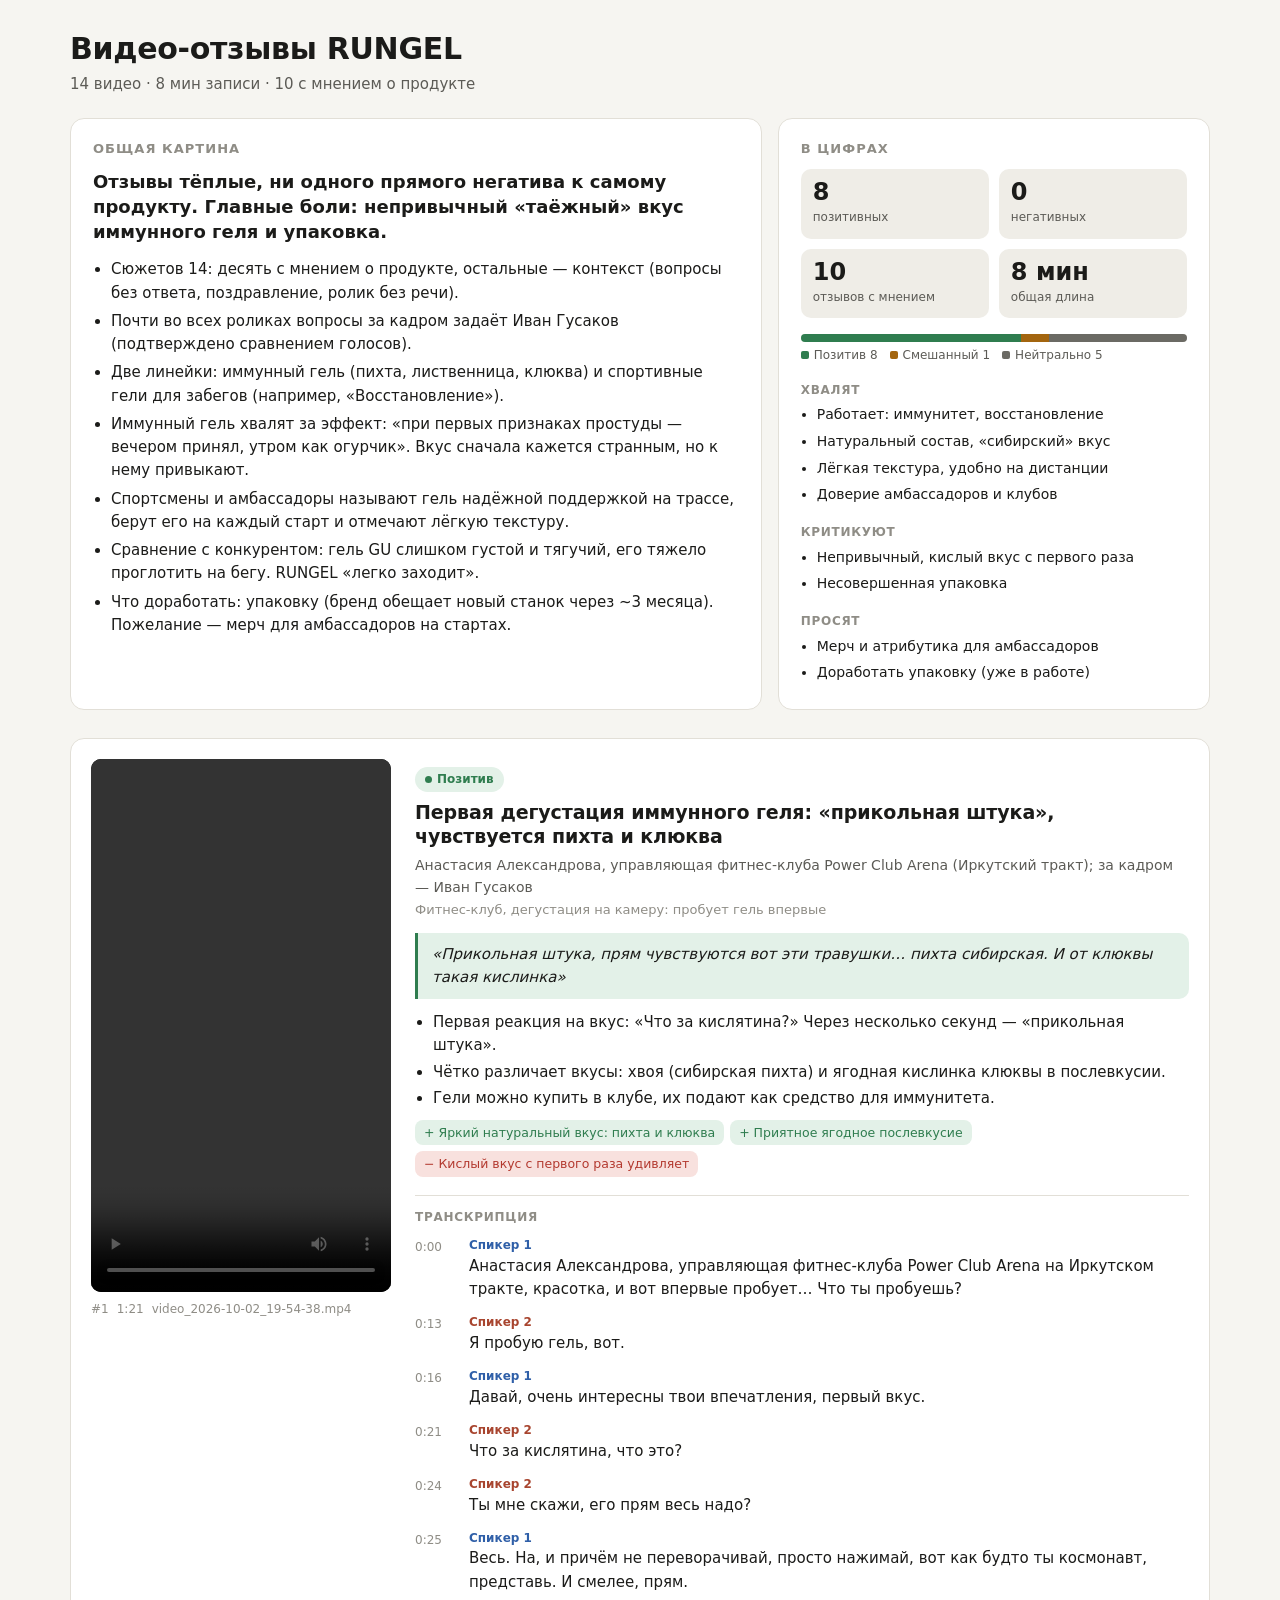
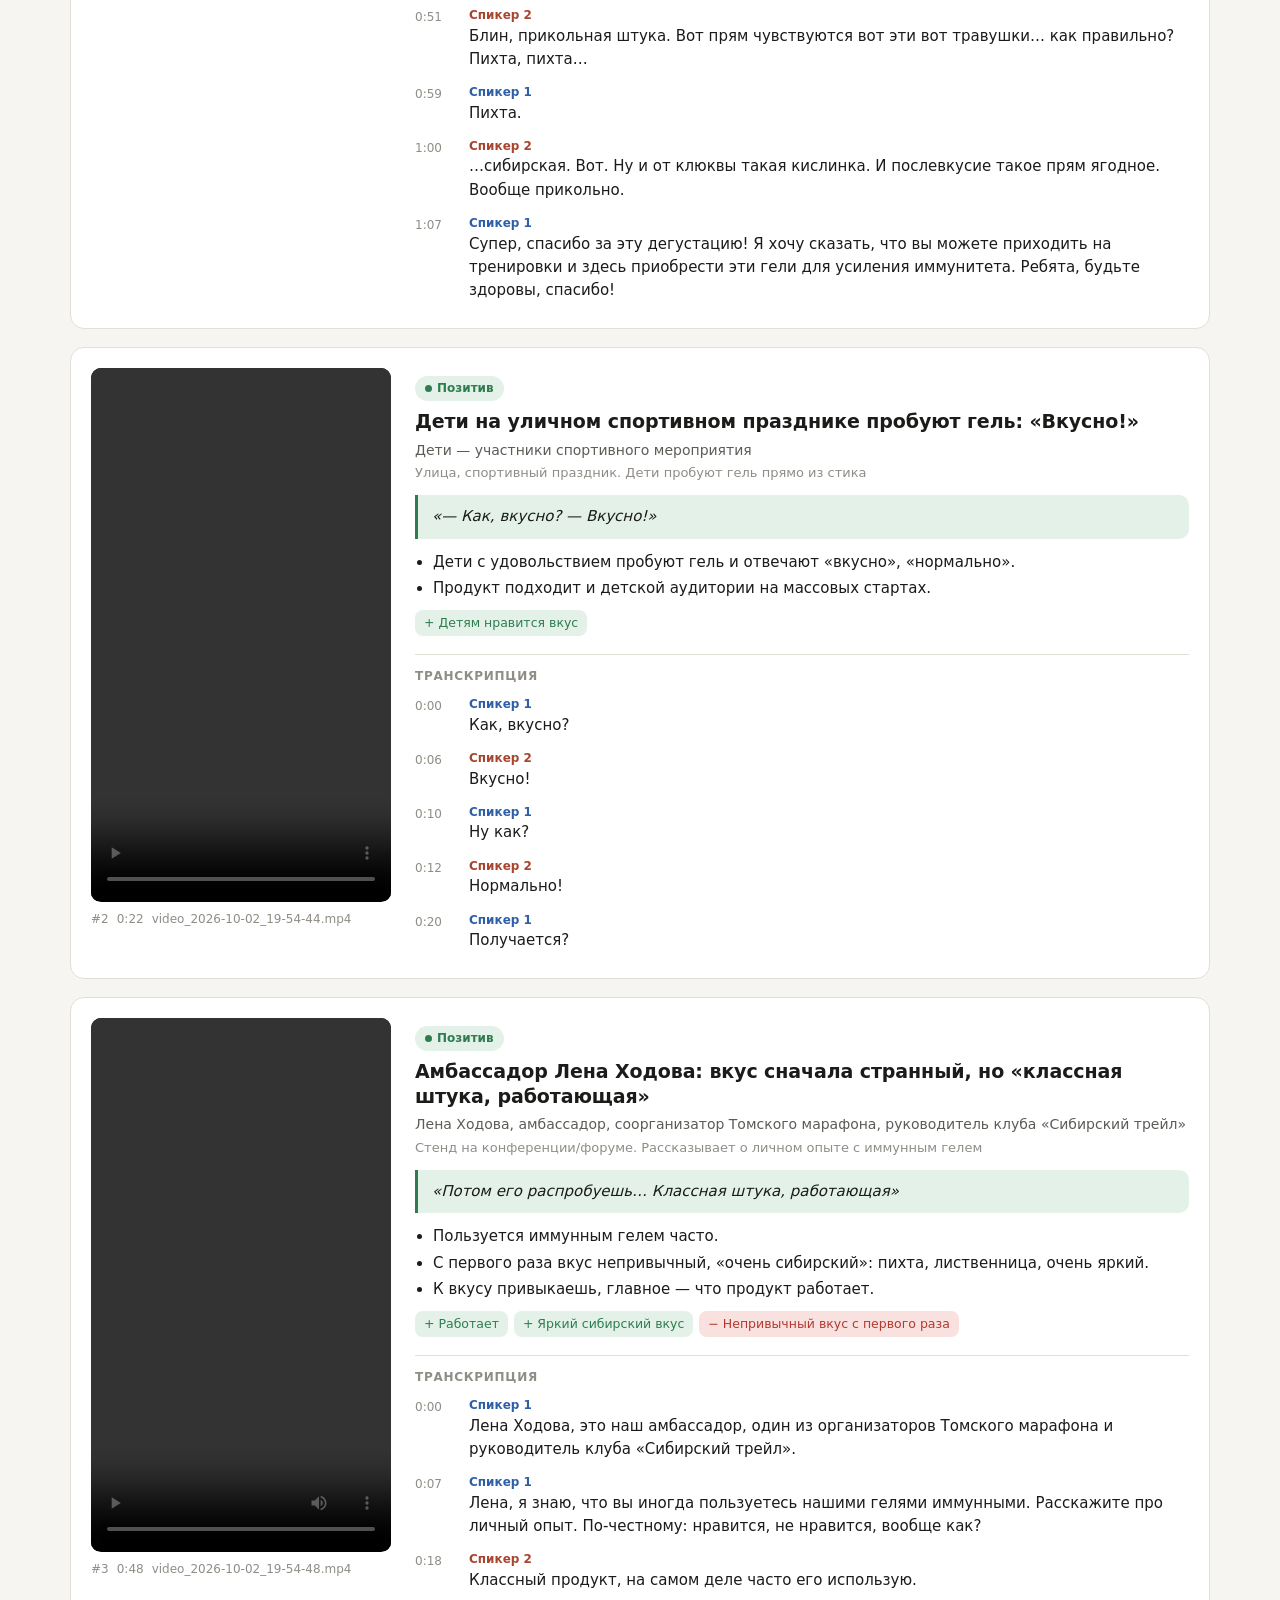
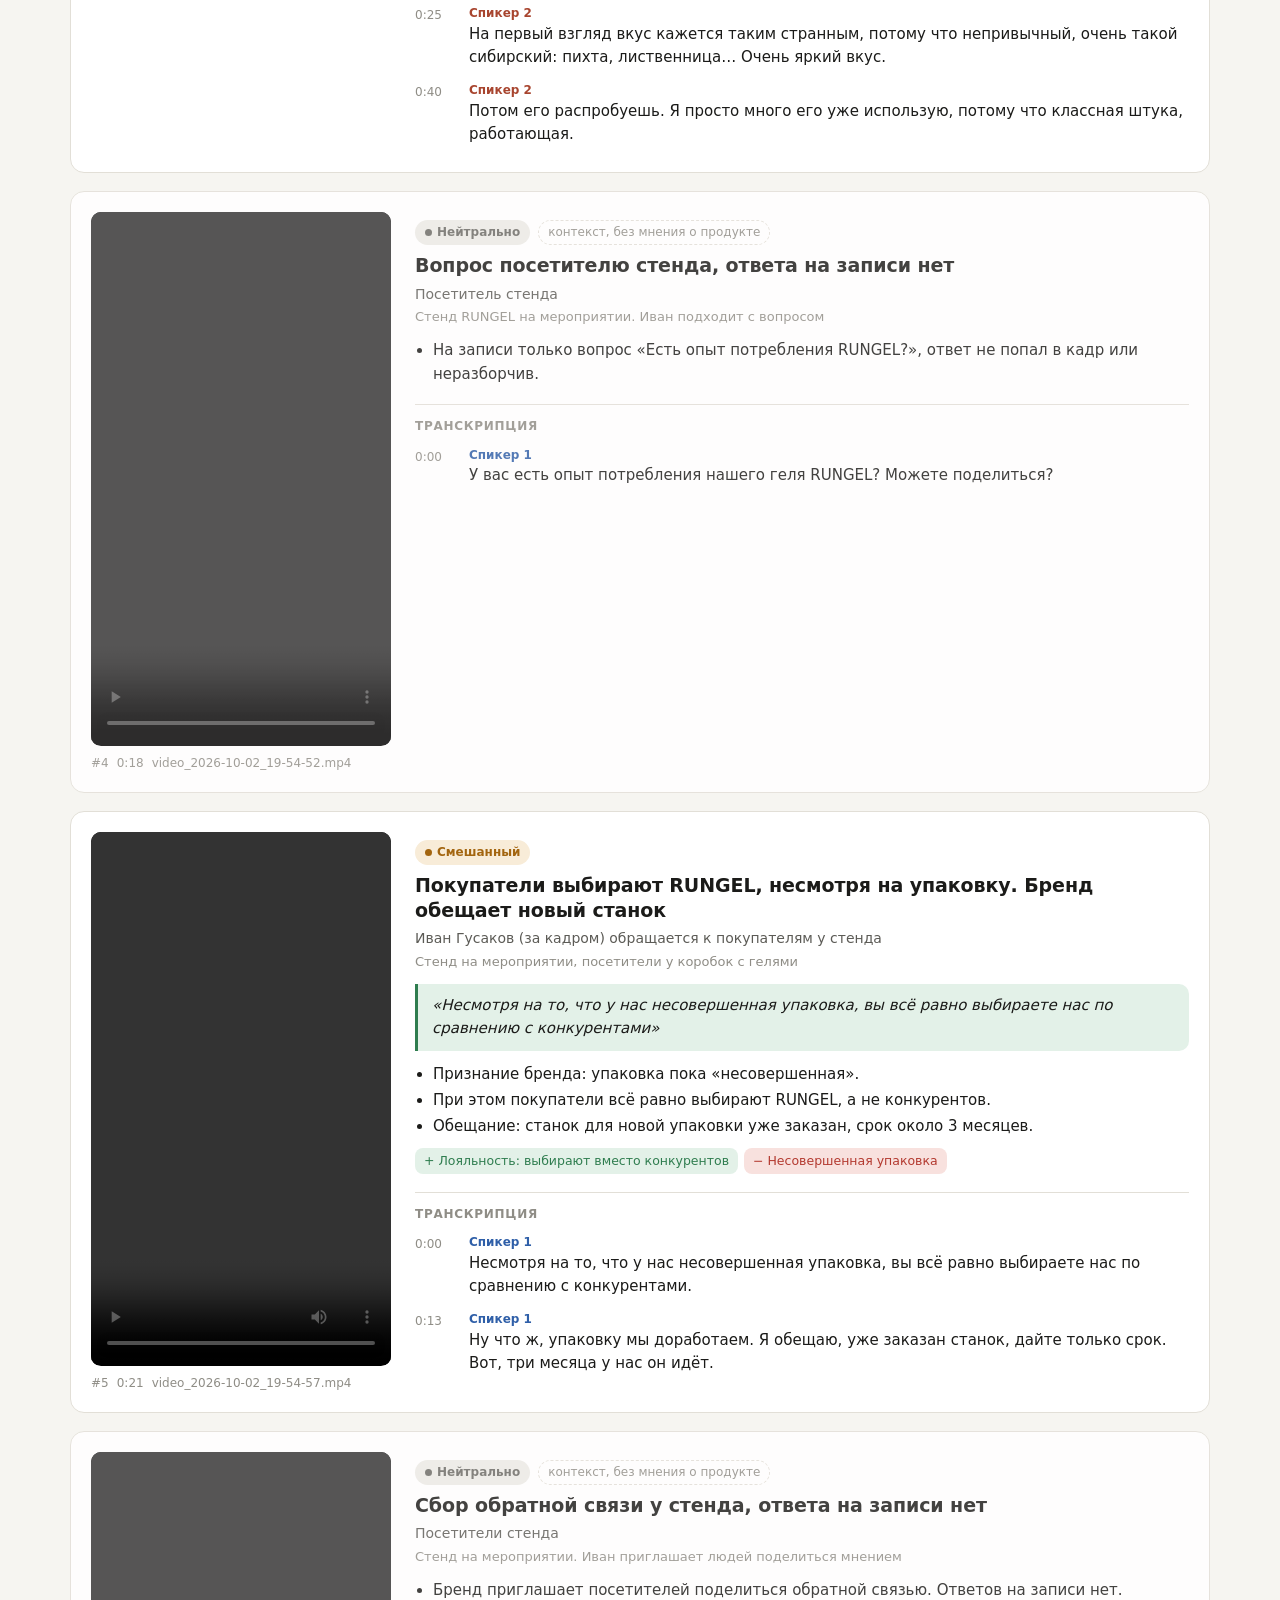
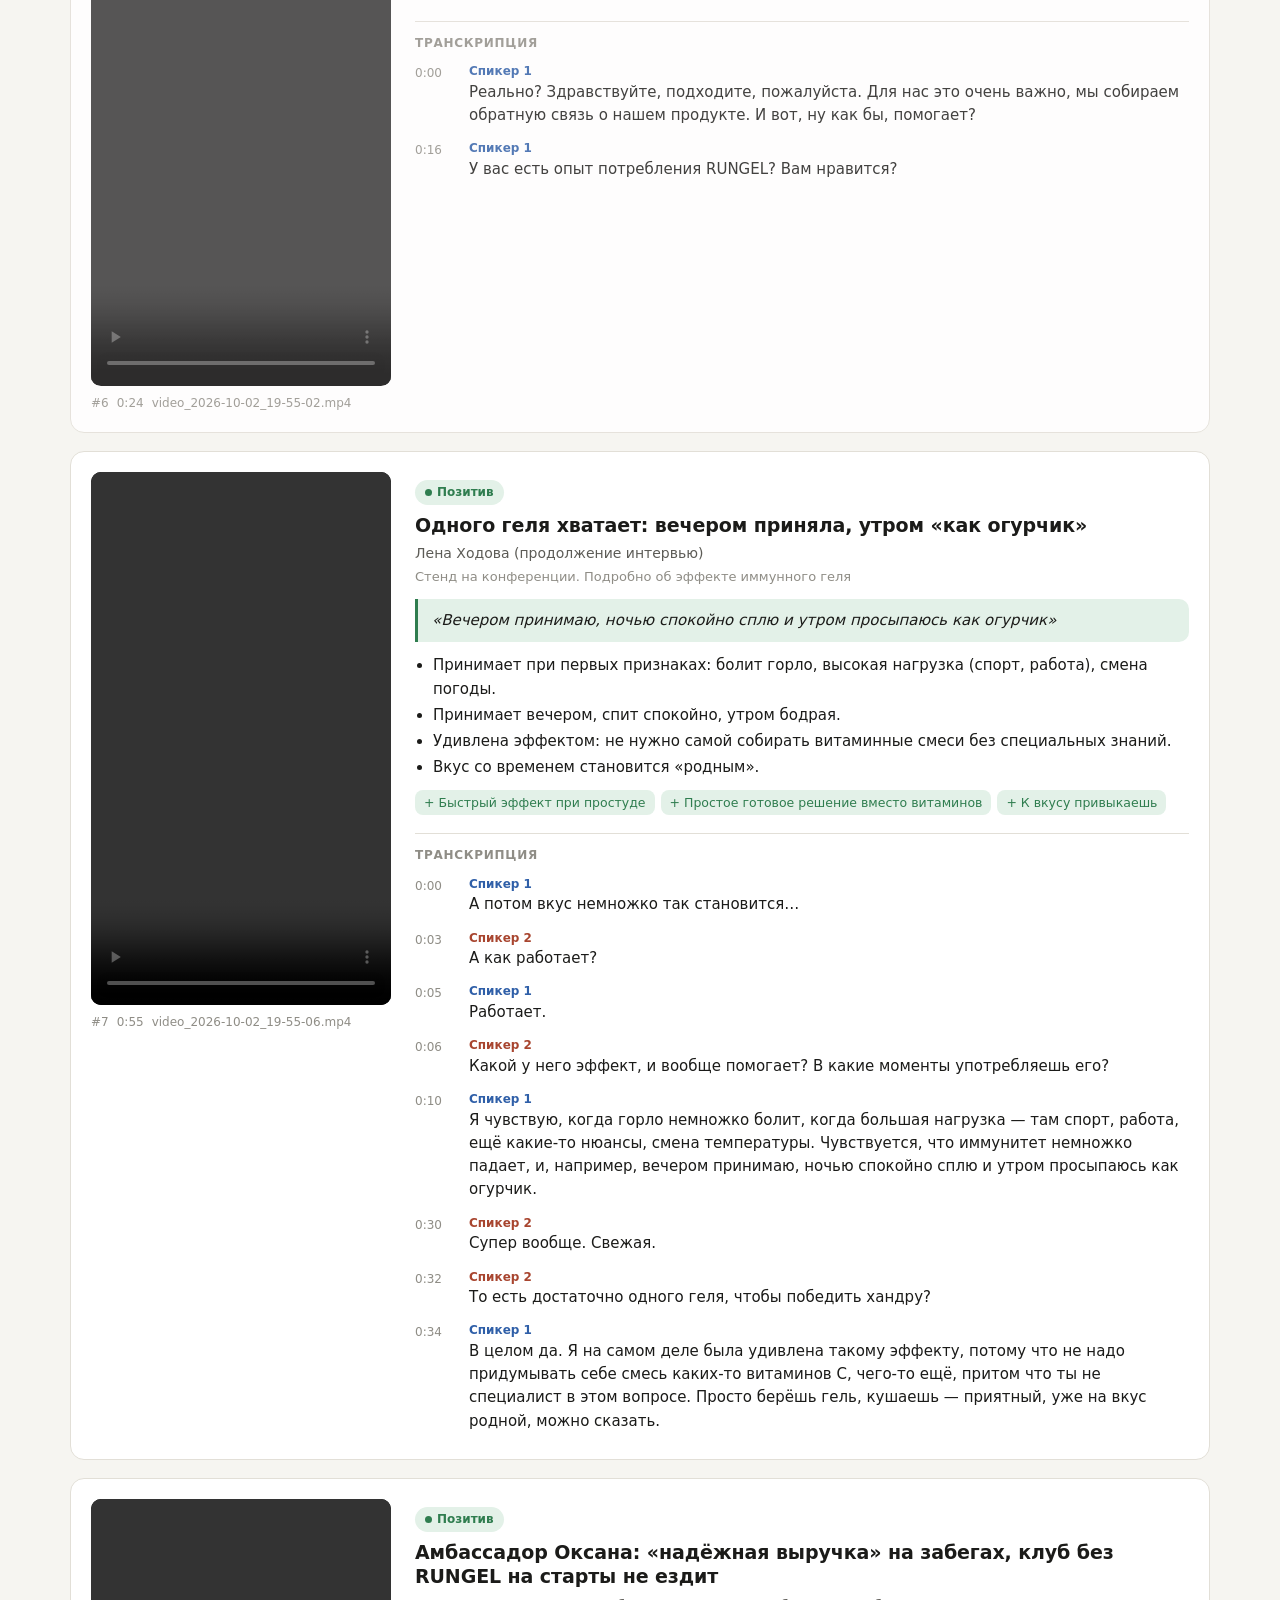
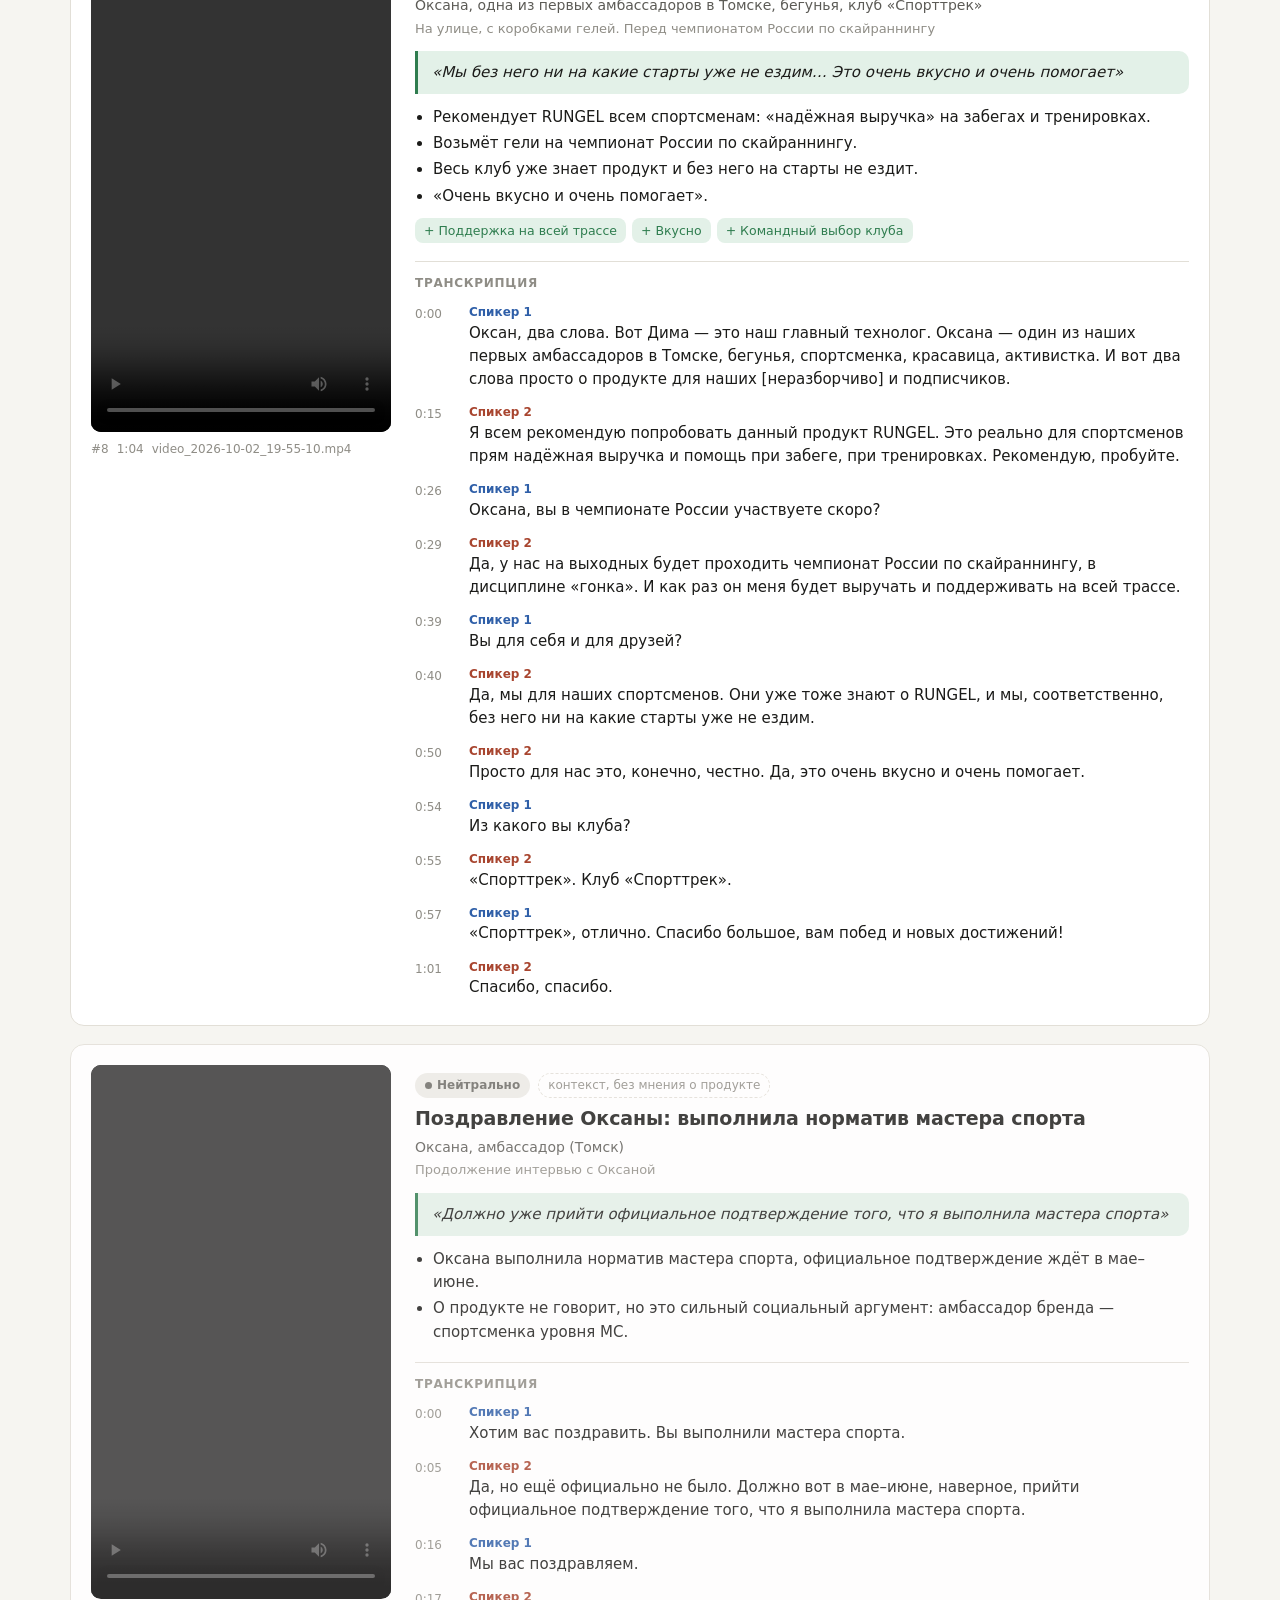
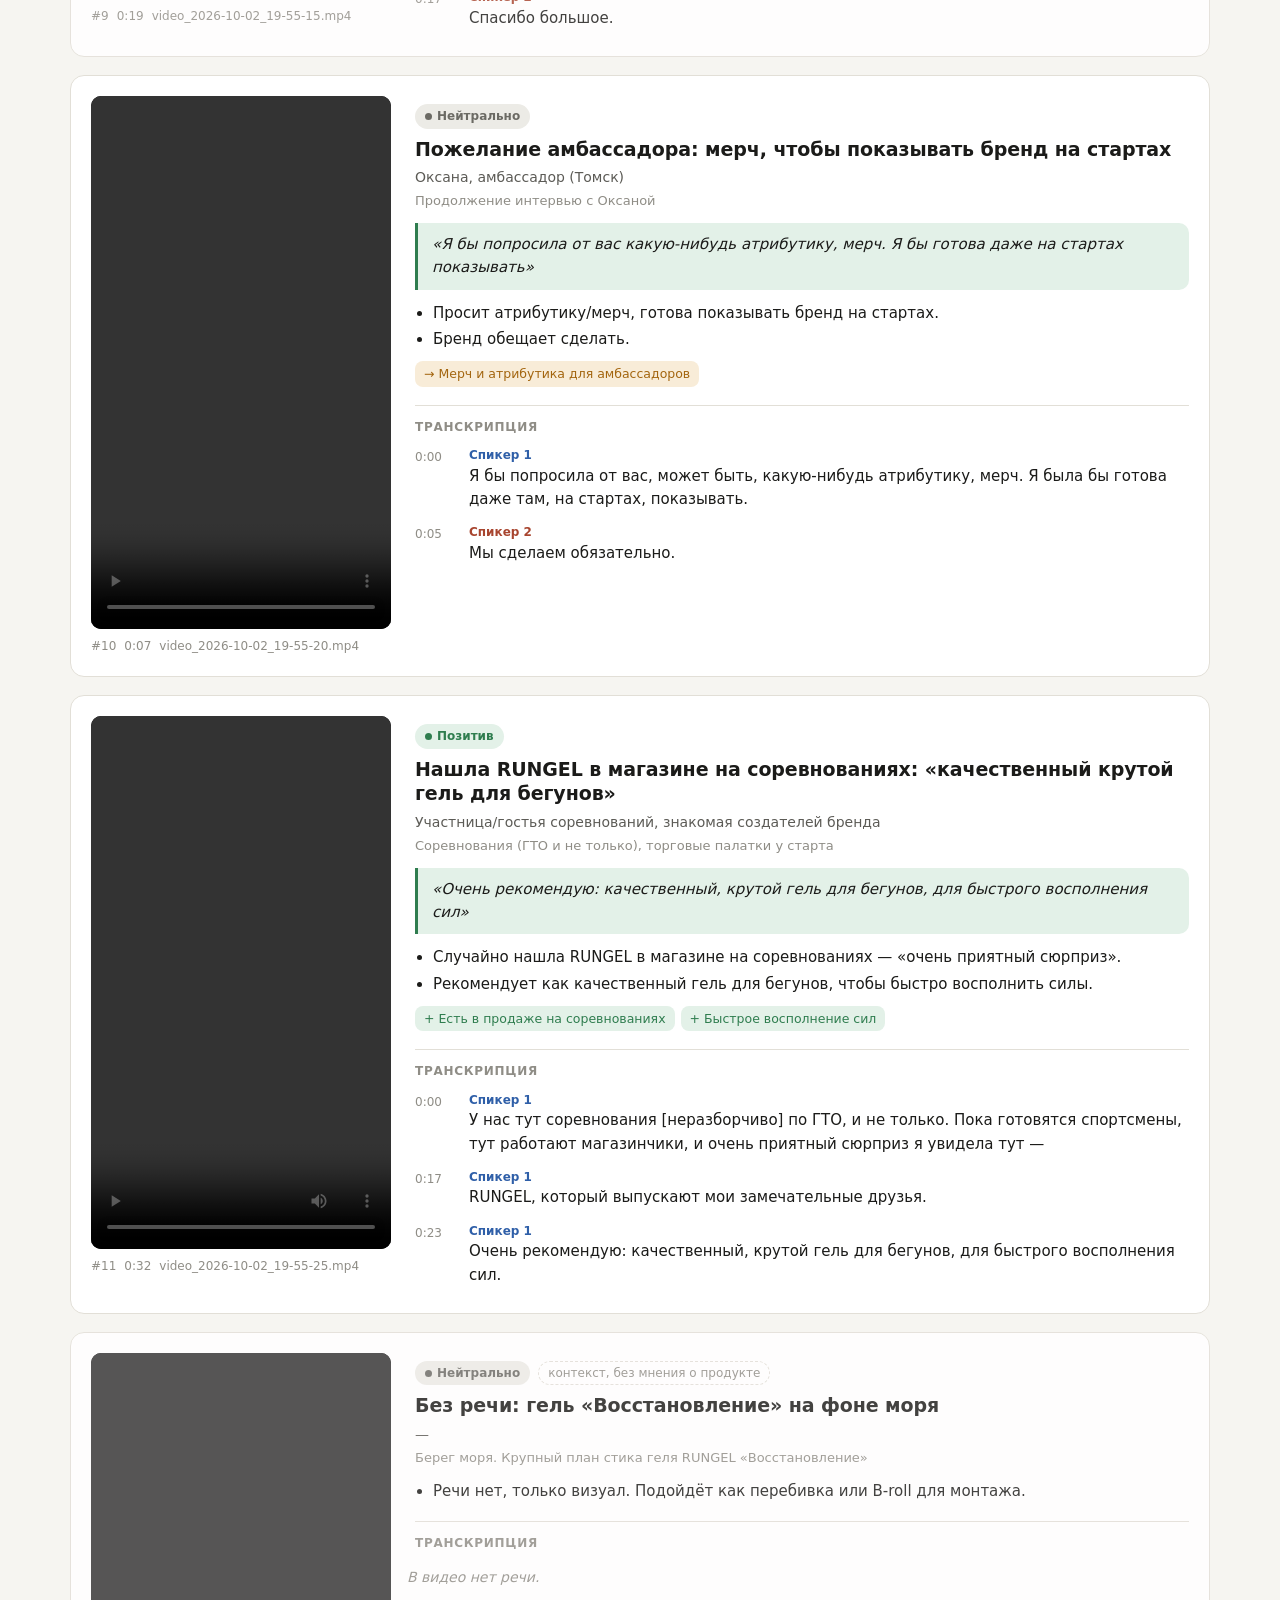
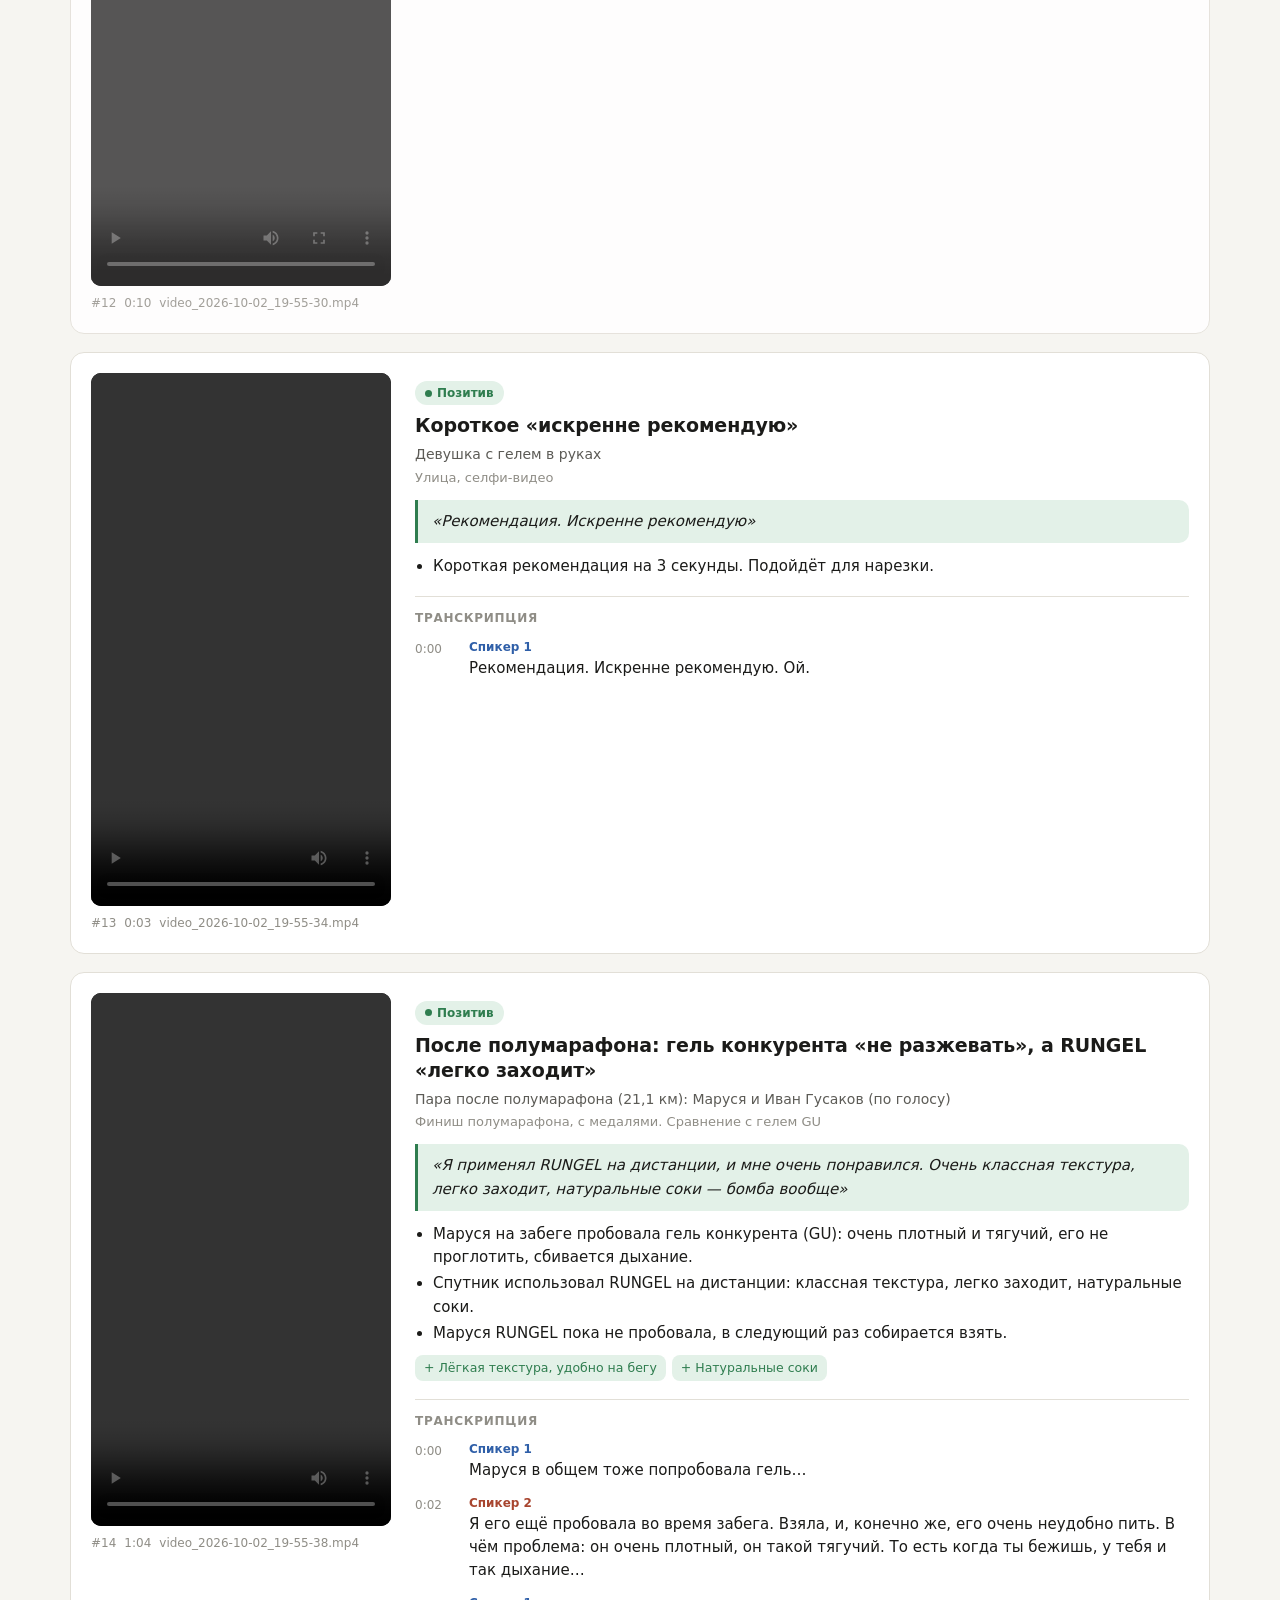
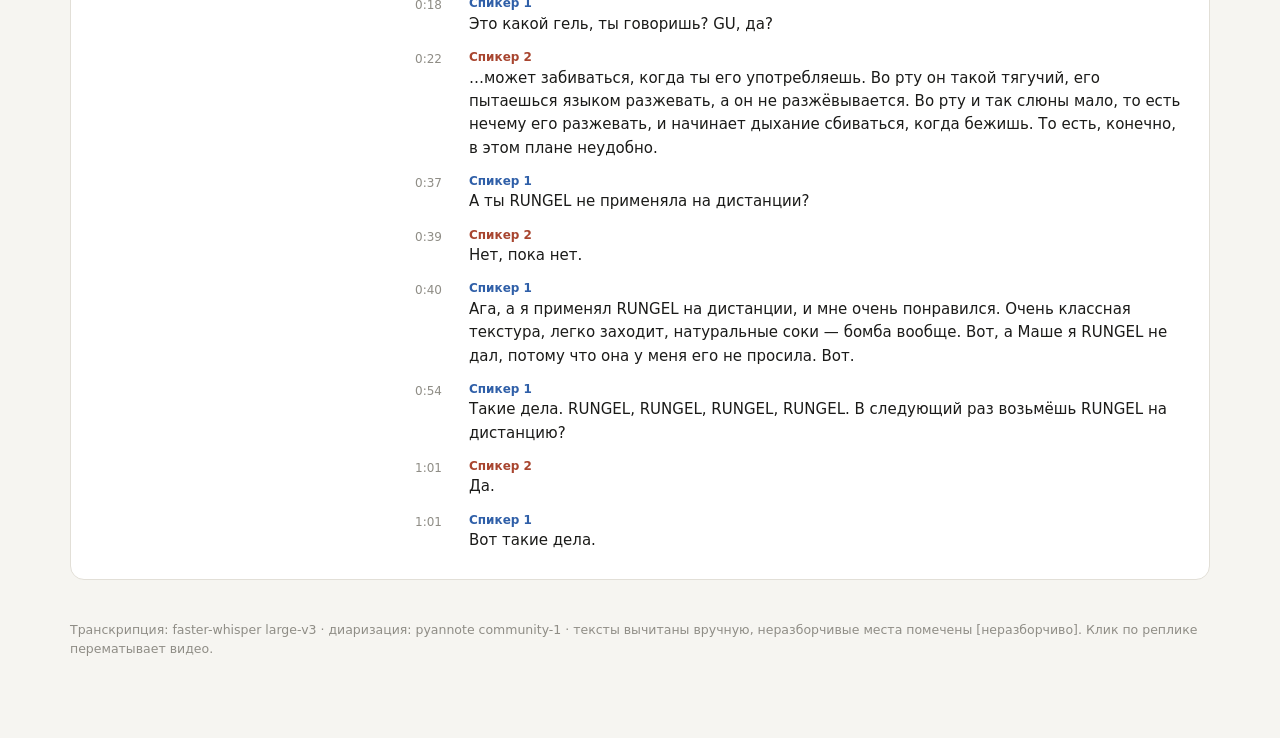
==== index.html @ 093aca14 "Подготовка к GitHub Pages: страница отзывов, видео, скрипты сборки" ====
<!doctype html>
<html lang="ru">
<head>
<meta charset="utf-8">
<meta name="viewport" content="width=device-width, initial-scale=1">
<title>Отзывы RUNGEL</title>
<style>
:root{
  --bg:#f6f5f1; --surface:#ffffff; --surface-2:#efede7; --ink:#1b1b19; --ink-2:#5c5b56; --ink-3:#8f8d86;
  --line:#e2dfd7; --accent:#2f7d4f; --accent-soft:#e3f1e8;
  --pos:#2f7d4f; --pos-bg:#e3f1e8; --neu:#6b6a64; --neu-bg:#ecebe6; --mix:#a3650f; --mix-bg:#f8ecd8; --neg:#b3392f; --neg-bg:#f8e1de;
  --spA:#2f5fa8; --spB:#a8452f; --spC:#6d3fa3;
  --hl:#fff3c4;
  --radius:14px;
}
@media (prefers-color-scheme: dark){
  :root:not([data-theme="light"]){
    --bg:#141413; --surface:#1d1d1b; --surface-2:#262624; --ink:#ecebe6; --ink-2:#b0aea7; --ink-3:#7d7b75;
    --line:#2f2f2c; --accent:#6cc28f; --accent-soft:#1f3328;
    --pos:#6cc28f; --pos-bg:#1f3328; --neu:#a9a7a0; --neu-bg:#2a2a27; --mix:#e0a54f; --mix-bg:#3a2e1b; --neg:#ea7a70; --neg-bg:#3d2220;
    --spA:#86aef0; --spB:#ef9a82; --spC:#bf9cf0; --hl:#3d3618;
  }
}
:root[data-theme="dark"]{
  --bg:#141413; --surface:#1d1d1b; --surface-2:#262624; --ink:#ecebe6; --ink-2:#b0aea7; --ink-3:#7d7b75;
  --line:#2f2f2c; --accent:#6cc28f; --accent-soft:#1f3328;
  --pos:#6cc28f; --pos-bg:#1f3328; --neu:#a9a7a0; --neu-bg:#2a2a27; --mix:#e0a54f; --mix-bg:#3a2e1b; --neg:#ea7a70; --neg-bg:#3d2220;
  --spA:#86aef0; --spB:#ef9a82; --spC:#bf9cf0; --hl:#3d3618;
}
*{box-sizing:border-box}
html{-webkit-text-size-adjust:100%}
body{margin:0;background:var(--bg);color:var(--ink);font:15px/1.55 system-ui,-apple-system,"Segoe UI",Roboto,sans-serif}
.wrap{max-width:1180px;margin:0 auto;padding:32px 20px 80px}
h1{font-size:30px;line-height:1.15;margin:0;letter-spacing:-.01em}
h2{font-size:13px;text-transform:uppercase;letter-spacing:.08em;color:var(--ink-3);margin:0 0 10px;font-weight:600}
.top{display:flex;justify-content:space-between;align-items:flex-start;gap:16px;margin-bottom:22px}
.sub{color:var(--ink-2);margin-top:6px}

/* overview */
.overview{display:grid;grid-template-columns:1.6fr 1fr;gap:16px;margin-bottom:28px}
.panel{background:var(--surface);border:1px solid var(--line);border-radius:var(--radius);padding:20px 22px}
.headline{font-size:18px;line-height:1.4;font-weight:600;margin:0 0 14px}
.panel ul{margin:0;padding-left:18px}
.panel li{margin:5px 0}
.stats{display:grid;grid-template-columns:repeat(2,1fr);gap:10px;margin-bottom:16px}
.stat{background:var(--surface-2);border-radius:10px;padding:10px 12px}
.stat b{display:block;font-size:24px;line-height:1.1;font-variant-numeric:tabular-nums}
.stat span{font-size:12px;color:var(--ink-2)}
.bar{display:flex;height:8px;border-radius:99px;overflow:hidden;margin:6px 0 4px;background:var(--surface-2)}
.bar i{display:block}
.legend{display:flex;flex-wrap:wrap;gap:4px 12px;font-size:12px;color:var(--ink-2)}
.legend span::before{content:"";display:inline-block;width:8px;height:8px;border-radius:2px;margin-right:5px;background:var(--c)}
.pc{display:grid;grid-template-columns:1fr;gap:12px;margin-top:16px}
.pc h3{font-size:12px;margin:0 0 4px;color:var(--ink-3);font-weight:600;text-transform:uppercase;letter-spacing:.06em}
.pc ul{padding-left:16px;font-size:14px}

/* cards */
.card{display:grid;grid-template-columns:300px 1fr;gap:24px;background:var(--surface);border:1px solid var(--line);border-radius:var(--radius);padding:20px;margin-top:18px}
.card.context{opacity:.82}
.vid{position:sticky;top:20px;align-self:start}
video{width:100%;aspect-ratio:9/16;background:#000;border-radius:10px;display:block;object-fit:contain}
.meta{display:flex;gap:8px;align-items:center;flex-wrap:wrap;font-size:12px;color:var(--ink-3);margin-top:8px}
.num{font-variant-numeric:tabular-nums}
.badge{display:inline-flex;align-items:center;gap:5px;font-size:12px;font-weight:600;border-radius:999px;padding:3px 10px;background:var(--b);color:var(--c)}
.badge::before{content:"";width:7px;height:7px;border-radius:50%;background:var(--c)}
.kind{font-size:12px;border:1px dashed var(--line);border-radius:999px;padding:2px 9px;color:var(--ink-3)}
.card h3{font-size:19px;line-height:1.3;margin:8px 0 6px;letter-spacing:-.005em}
.who{color:var(--ink-2);font-size:14px;margin:0}
.ctx{color:var(--ink-3);font-size:13px;margin:2px 0 12px}
.quote{border-left:3px solid var(--accent);background:var(--accent-soft);padding:10px 14px;border-radius:0 10px 10px 0;margin:12px 0;font-size:15px;font-style:italic}
.points{margin:8px 0;padding-left:18px}
.points li{margin:3px 0}
.pcm{display:flex;flex-wrap:wrap;gap:6px;margin:10px 0}
.pcm span{font-size:12.5px;border-radius:8px;padding:3px 9px}
.pcm .p{background:var(--pos-bg);color:var(--pos)}
.pcm .m{background:var(--neg-bg);color:var(--neg)}
.pcm .w{background:var(--mix-bg);color:var(--mix)}
.trh{font-size:12px;text-transform:uppercase;letter-spacing:.06em;color:var(--ink-3);margin:18px 0 4px;padding-top:12px;border-top:1px solid var(--line);font-weight:600}
.tr{margin:0 -8px}
.seg{display:grid;grid-template-columns:44px 1fr;gap:10px;padding:6px 8px;border-radius:8px;cursor:pointer;transition:background .12s}
.seg:hover{background:var(--surface-2)}
.seg.on{background:var(--hl)}
.seg time{font-size:12px;color:var(--ink-3);padding-top:2px;font-variant-numeric:tabular-nums}
.seg b{font-size:12px;font-weight:600;color:var(--sp);display:block}
.seg p{margin:0}
.empty{color:var(--ink-3);font-style:italic;font-size:14px}
footer{margin-top:40px;color:var(--ink-3);font-size:12.5px}

@media (max-width:860px){
  .overview{grid-template-columns:1fr}
  .card{grid-template-columns:1fr;gap:14px;padding:16px}
  .vid{position:static;max-width:300px;width:100%;margin:0 auto}
  .wrap{padding:20px 16px 60px}
  h1{font-size:24px}
}
</style>
</head>
<body>
<div class="wrap">
  <div class="top">
    <div>
      <h1>Видео-отзывы RUNGEL</h1>
      <div class="sub" id="sub"></div>
    </div>
  </div>

  <section class="overview">
    <div class="panel">
      <h2>Общая картина</h2>
      <p class="headline" id="headline"></p>
      <ul id="opoints"></ul>
    </div>
    <div class="panel">
      <h2>В цифрах</h2>
      <div class="stats" id="stats"></div>
      <div class="bar" id="bar"></div>
      <div class="legend" id="legend"></div>
      <div class="pc" id="pc"></div>
    </div>
  </section>

  <main id="list"></main>
  <footer>Транскрипция: faster-whisper large-v3 · диаризация: pyannote community-1 · тексты вычитаны вручную, неразборчивые места помечены [неразборчиво]. Клик по реплике перематывает видео.</footer>
</div>

<script>
const DATA = {"product": "RUNGEL", "overview": {"headline": "Отзывы тёплые, ни одного прямого негатива к самому продукту. Главные боли: непривычный «таёжный» вкус иммунного геля и упаковка.", "points": ["Сюжетов 14: десять с мнением о продукте, остальные — контекст (вопросы без ответа, поздравление, ролик без речи).", "Почти во всех роликах вопросы за кадром задаёт Иван Гусаков (подтверждено сравнением голосов).", "Две линейки: иммунный гель (пихта, лиственница, клюква) и спортивные гели для забегов (например, «Восстановление»).", "Иммунный гель хвалят за эффект: «при первых признаках простуды — вечером принял, утром как огурчик». Вкус сначала кажется странным, но к нему привыкают.", "Спортсмены и амбассадоры называют гель надёжной поддержкой на трассе, берут его на каждый старт и отмечают лёгкую текстуру.", "Сравнение с конкурентом: гель GU слишком густой и тягучий, его тяжело проглотить на бегу. RUNGEL «легко заходит».", "Что доработать: упаковку (бренд обещает новый станок через ~3 месяца). Пожелание — мерч для амбассадоров на стартах."], "pros": ["Работает: иммунитет, восстановление", "Натуральный состав, «сибирский» вкус", "Лёгкая текстура, удобно на дистанции", "Доверие амбассадоров и клубов"], "cons": ["Непривычный, кислый вкус с первого раза", "Несовершенная упаковка"], "wishes": ["Мерч и атрибутика для амбассадоров", "Доработать упаковку (уже в работе)"]}, "reviews": [{"id": "video_2026-10-02_19-54-38", "kind": "review", "title": "Первая дегустация иммунного геля: «прикольная штука», чувствуется пихта и клюква", "sentiment": "positive", "who": "Анастасия Александрова, управляющая фитнес-клуба Power Club Arena (Иркутский тракт); за кадром — Иван Гусаков", "context": "Фитнес-клуб, дегустация на камеру: пробует гель впервые", "points": ["Первая реакция на вкус: «Что за кислятина?» Через несколько секунд — «прикольная штука».", "Чётко различает вкусы: хвоя (сибирская пихта) и ягодная кислинка клюквы в послевкусии.", "Гели можно купить в клубе, их подают как средство для иммунитета."], "pros": ["Яркий натуральный вкус: пихта и клюква", "Приятное ягодное послевкусие"], "cons": ["Кислый вкус с первого раза удивляет"], "quote": "Прикольная штука, прям чувствуются вот эти травушки… пихта сибирская. И от клюквы такая кислинка", "tags": ["Дегустация", "Вкус", "Иммунитет", "Фитнес-клуб"], "speakers": {"A": "Спикер 1", "B": "Спикер 2"}, "segments": [{"s": 0.7, "e": 12.9, "sp": "A", "t": "Анастасия Александрова, управляющая фитнес-клуба Power Club Arena на Иркутском тракте, красотка, и вот впервые пробует… Что ты пробуешь?"}, {"s": 13.0, "e": 16.6, "sp": "B", "t": "Я пробую гель, вот."}, {"s": 16.6, "e": 21.6, "sp": "A", "t": "Давай, очень интересны твои впечатления, первый вкус."}, {"s": 21.6, "e": 24.4, "sp": "B", "t": "Что за кислятина, что это?"}, {"s": 24.6, "e": 25.8, "sp": "B", "t": "Ты мне скажи, его прям весь надо?"}, {"s": 25.8, "e": 34.3, "sp": "A", "t": "Весь. На, и причём не переворачивай, просто нажимай, вот как будто ты космонавт, представь. И смелее, прям."}, {"s": 51.1, "e": 59.4, "sp": "B", "t": "Блин, прикольная штука. Вот прям чувствуются вот эти вот травушки… как правильно? Пихта, пихта…"}, {"s": 59.4, "e": 60.1, "sp": "A", "t": "Пихта."}, {"s": 60.1, "e": 66.8, "sp": "B", "t": "…сибирская. Вот. Ну и от клюквы такая кислинка. И послевкусие такое прям ягодное. Вообще прикольно."}, {"s": 67.0, "e": 80.5, "sp": "A", "t": "Супер, спасибо за эту дегустацию! Я хочу сказать, что вы можете приходить на тренировки и здесь приобрести эти гели для усиления иммунитета. Ребята, будьте здоровы, спасибо!"}], "file": "media/video_2026-10-02_19-54-38.mp4", "duration": 81.8}, {"id": "video_2026-10-02_19-54-44", "kind": "review", "title": "Дети на уличном спортивном празднике пробуют гель: «Вкусно!»", "sentiment": "positive", "who": "Дети — участники спортивного мероприятия", "context": "Улица, спортивный праздник. Дети пробуют гель прямо из стика", "points": ["Дети с удовольствием пробуют гель и отвечают «вкусно», «нормально».", "Продукт подходит и детской аудитории на массовых стартах."], "pros": ["Детям нравится вкус"], "cons": [], "quote": "— Как, вкусно? — Вкусно!", "tags": ["Дегустация", "Вкус", "Дети", "Мероприятие"], "speakers": {"A": "Спикер 1", "B": "Спикер 2"}, "segments": [{"s": 0.0, "e": 6.0, "sp": "A", "t": "Как, вкусно?"}, {"s": 6.0, "e": 10.0, "sp": "B", "t": "Вкусно!"}, {"s": 10.0, "e": 12.0, "sp": "A", "t": "Ну как?"}, {"s": 12.0, "e": 14.0, "sp": "B", "t": "Нормально!"}, {"s": 20.0, "e": 22.0, "sp": "A", "t": "Получается?"}], "file": "media/video_2026-10-02_19-54-44.mp4", "duration": 22.6}, {"id": "video_2026-10-02_19-54-48", "kind": "review", "title": "Амбассадор Лена Ходова: вкус сначала странный, но «классная штука, работающая»", "sentiment": "positive", "who": "Лена Ходова, амбассадор, соорганизатор Томского марафона, руководитель клуба «Сибирский трейл»", "context": "Стенд на конференции/форуме. Рассказывает о личном опыте с иммунным гелем", "points": ["Пользуется иммунным гелем часто.", "С первого раза вкус непривычный, «очень сибирский»: пихта, лиственница, очень яркий.", "К вкусу привыкаешь, главное — что продукт работает."], "pros": ["Работает", "Яркий сибирский вкус"], "cons": ["Непривычный вкус с первого раза"], "quote": "Потом его распробуешь… Классная штука, работающая", "tags": ["Амбассадор", "Вкус", "Иммунитет", "Эффект"], "speakers": {"A": "Спикер 1", "B": "Спикер 2"}, "segments": [{"s": 0.0, "e": 7.5, "sp": "A", "t": "Лена Ходова, это наш амбассадор, один из организаторов Томского марафона и руководитель клуба «Сибирский трейл»."}, {"s": 7.5, "e": 18.0, "sp": "A", "t": "Лена, я знаю, что вы иногда пользуетесь нашими гелями иммунными. Расскажите про личный опыт. По-честному: нравится, не нравится, вообще как?"}, {"s": 18.3, "e": 22.6, "sp": "B", "t": "Классный продукт, на самом деле часто его использую."}, {"s": 25.4, "e": 40.8, "sp": "B", "t": "На первый взгляд вкус кажется таким странным, потому что непривычный, очень такой сибирский: пихта, лиственница… Очень яркий вкус."}, {"s": 40.8, "e": 48.5, "sp": "B", "t": "Потом его распробуешь. Я просто много его уже использую, потому что классная штука, работающая."}], "file": "media/video_2026-10-02_19-54-48.mp4", "duration": 48.6}, {"id": "video_2026-10-02_19-54-52", "kind": "context", "title": "Вопрос посетителю стенда, ответа на записи нет", "sentiment": "neutral", "who": "Посетитель стенда", "context": "Стенд RUNGEL на мероприятии. Иван подходит с вопросом", "points": ["На записи только вопрос «Есть опыт потребления RUNGEL?», ответ не попал в кадр или неразборчив."], "pros": [], "cons": [], "quote": "", "tags": ["Мероприятие", "Без ответа"], "speakers": {"A": "Спикер 1"}, "segments": [{"s": 0.0, "e": 17.4, "sp": "A", "t": "У вас есть опыт потребления нашего геля RUNGEL? Можете поделиться?"}], "file": "media/video_2026-10-02_19-54-52.mp4", "duration": 18.5}, {"id": "video_2026-10-02_19-54-57", "kind": "review", "title": "Покупатели выбирают RUNGEL, несмотря на упаковку. Бренд обещает новый станок", "sentiment": "mixed", "who": "Иван Гусаков (за кадром) обращается к покупателям у стенда", "context": "Стенд на мероприятии, посетители у коробок с гелями", "points": ["Признание бренда: упаковка пока «несовершенная».", "При этом покупатели всё равно выбирают RUNGEL, а не конкурентов.", "Обещание: станок для новой упаковки уже заказан, срок около 3 месяцев."], "pros": ["Лояльность: выбирают вместо конкурентов"], "cons": ["Несовершенная упаковка"], "quote": "Несмотря на то, что у нас несовершенная упаковка, вы всё равно выбираете нас по сравнению с конкурентами", "tags": ["Упаковка", "Конкуренты", "Мероприятие"], "speakers": {"A": "Спикер 1"}, "segments": [{"s": 0.0, "e": 12.8, "sp": "A", "t": "Несмотря на то, что у нас несовершенная упаковка, вы всё равно выбираете нас по сравнению с конкурентами."}, {"s": 13.9, "e": 20.0, "sp": "A", "t": "Ну что ж, упаковку мы доработаем. Я обещаю, уже заказан станок, дайте только срок. Вот, три месяца у нас он идёт."}], "file": "media/video_2026-10-02_19-54-57.mp4", "duration": 21.1}, {"id": "video_2026-10-02_19-55-02", "kind": "context", "title": "Сбор обратной связи у стенда, ответа на записи нет", "sentiment": "neutral", "who": "Посетители стенда", "context": "Стенд на мероприятии. Иван приглашает людей поделиться мнением", "points": ["Бренд приглашает посетителей поделиться обратной связью. Ответов на записи нет."], "pros": [], "cons": [], "quote": "", "tags": ["Мероприятие", "Без ответа"], "speakers": {"A": "Спикер 1"}, "segments": [{"s": 0.0, "e": 15.2, "sp": "A", "t": "Реально? Здравствуйте, подходите, пожалуйста. Для нас это очень важно, мы собираем обратную связь о нашем продукте. И вот, ну как бы, помогает?"}, {"s": 16.3, "e": 22.0, "sp": "A", "t": "У вас есть опыт потребления RUNGEL? Вам нравится?"}], "file": "media/video_2026-10-02_19-55-02.mp4", "duration": 24.1}, {"id": "video_2026-10-02_19-55-06", "kind": "review", "title": "Одного геля хватает: вечером приняла, утром «как огурчик»", "sentiment": "positive", "who": "Лена Ходова (продолжение интервью)", "context": "Стенд на конференции. Подробно об эффекте иммунного геля", "points": ["Принимает при первых признаках: болит горло, высокая нагрузка (спорт, работа), смена погоды.", "Принимает вечером, спит спокойно, утром бодрая.", "Удивлена эффектом: не нужно самой собирать витаминные смеси без специальных знаний.", "Вкус со временем становится «родным»."], "pros": ["Быстрый эффект при простуде", "Простое готовое решение вместо витаминов", "К вкусу привыкаешь"], "cons": [], "quote": "Вечером принимаю, ночью спокойно сплю и утром просыпаюсь как огурчик", "tags": ["Иммунитет", "Эффект", "Амбассадор", "Вкус"], "speakers": {"A": "Спикер 1", "B": "Спикер 2"}, "segments": [{"s": 0.0, "e": 3.6, "sp": "A", "t": "А потом вкус немножко так становится…"}, {"s": 3.6, "e": 5.1, "sp": "B", "t": "А как работает?"}, {"s": 5.1, "e": 6.4, "sp": "A", "t": "Работает."}, {"s": 6.4, "e": 10.5, "sp": "B", "t": "Какой у него эффект, и вообще помогает? В какие моменты употребляешь его?"}, {"s": 10.5, "e": 30.3, "sp": "A", "t": "Я чувствую, когда горло немножко болит, когда большая нагрузка — там спорт, работа, ещё какие-то нюансы, смена температуры. Чувствуется, что иммунитет немножко падает, и, например, вечером принимаю, ночью спокойно сплю и утром просыпаюсь как огурчик."}, {"s": 30.8, "e": 31.9, "sp": "B", "t": "Супер вообще. Свежая."}, {"s": 32.5, "e": 34.6, "sp": "B", "t": "То есть достаточно одного геля, чтобы победить хандру?"}, {"s": 34.8, "e": 54.1, "sp": "A", "t": "В целом да. Я на самом деле была удивлена такому эффекту, потому что не надо придумывать себе смесь каких-то витаминов C, чего-то ещё, притом что ты не специалист в этом вопросе. Просто берёшь гель, кушаешь — приятный, уже на вкус родной, можно сказать."}], "file": "media/video_2026-10-02_19-55-06.mp4", "duration": 55.9}, {"id": "video_2026-10-02_19-55-10", "kind": "review", "title": "Амбассадор Оксана: «надёжная выручка» на забегах, клуб без RUNGEL на старты не ездит", "sentiment": "positive", "who": "Оксана, одна из первых амбассадоров в Томске, бегунья, клуб «Спорттрек»", "context": "На улице, с коробками гелей. Перед чемпионатом России по скайраннингу", "points": ["Рекомендует RUNGEL всем спортсменам: «надёжная выручка» на забегах и тренировках.", "Возьмёт гели на чемпионат России по скайраннингу.", "Весь клуб уже знает продукт и без него на старты не ездит.", "«Очень вкусно и очень помогает»."], "pros": ["Поддержка на всей трассе", "Вкусно", "Командный выбор клуба"], "cons": [], "quote": "Мы без него ни на какие старты уже не ездим… Это очень вкусно и очень помогает", "tags": ["Амбассадор", "Спорт и забеги", "Эффект", "Вкус"], "speakers": {"A": "Спикер 1", "B": "Спикер 2"}, "segments": [{"s": 0.0, "e": 15.2, "sp": "A", "t": "Оксан, два слова. Вот Дима — это наш главный технолог. Оксана — один из наших первых амбассадоров в Томске, бегунья, спортсменка, красавица, активистка. И вот два слова просто о продукте для наших [неразборчиво] и подписчиков."}, {"s": 15.2, "e": 26.7, "sp": "B", "t": "Я всем рекомендую попробовать данный продукт RUNGEL. Это реально для спортсменов прям надёжная выручка и помощь при забеге, при тренировках. Рекомендую, пробуйте."}, {"s": 26.7, "e": 29.4, "sp": "A", "t": "Оксана, вы в чемпионате России участвуете скоро?"}, {"s": 29.4, "e": 39.0, "sp": "B", "t": "Да, у нас на выходных будет проходить чемпионат России по скайраннингу, в дисциплине «гонка». И как раз он меня будет выручать и поддерживать на всей трассе."}, {"s": 39.0, "e": 40.1, "sp": "A", "t": "Вы для себя и для друзей?"}, {"s": 40.6, "e": 50.0, "sp": "B", "t": "Да, мы для наших спортсменов. Они уже тоже знают о RUNGEL, и мы, соответственно, без него ни на какие старты уже не ездим."}, {"s": 50.1, "e": 54.3, "sp": "B", "t": "Просто для нас это, конечно, честно. Да, это очень вкусно и очень помогает."}, {"s": 54.4, "e": 55.2, "sp": "A", "t": "Из какого вы клуба?"}, {"s": 55.7, "e": 57.2, "sp": "B", "t": "«Спорттрек». Клуб «Спорттрек»."}, {"s": 57.2, "e": 61.9, "sp": "A", "t": "«Спорттрек», отлично. Спасибо большое, вам побед и новых достижений!"}, {"s": 61.9, "e": 62.9, "sp": "B", "t": "Спасибо, спасибо."}], "file": "media/video_2026-10-02_19-55-10.mp4", "duration": 64.0}, {"id": "video_2026-10-02_19-55-15", "kind": "context", "title": "Поздравление Оксаны: выполнила норматив мастера спорта", "sentiment": "neutral", "who": "Оксана, амбассадор (Томск)", "context": "Продолжение интервью с Оксаной", "points": ["Оксана выполнила норматив мастера спорта, официальное подтверждение ждёт в мае–июне.", "О продукте не говорит, но это сильный социальный аргумент: амбассадор бренда — спортсменка уровня МС."], "pros": [], "cons": [], "quote": "Должно уже прийти официальное подтверждение того, что я выполнила мастера спорта", "tags": ["Амбассадор", "Спорт и забеги"], "speakers": {"A": "Спикер 1", "B": "Спикер 2"}, "segments": [{"s": 0.0, "e": 5.9, "sp": "A", "t": "Хотим вас поздравить. Вы выполнили мастера спорта."}, {"s": 5.9, "e": 16.1, "sp": "B", "t": "Да, но ещё официально не было. Должно вот в мае–июне, наверное, прийти официальное подтверждение того, что я выполнила мастера спорта."}, {"s": 16.1, "e": 17.2, "sp": "A", "t": "Мы вас поздравляем."}, {"s": 17.4, "e": 18.4, "sp": "B", "t": "Спасибо большое."}], "file": "media/video_2026-10-02_19-55-15.mp4", "duration": 19.7}, {"id": "video_2026-10-02_19-55-20", "kind": "review", "title": "Пожелание амбассадора: мерч, чтобы показывать бренд на стартах", "sentiment": "neutral", "who": "Оксана, амбассадор (Томск)", "context": "Продолжение интервью с Оксаной", "points": ["Просит атрибутику/мерч, готова показывать бренд на стартах.", "Бренд обещает сделать."], "pros": [], "cons": [], "wishes": ["Мерч и атрибутика для амбассадоров"], "quote": "Я бы попросила от вас какую-нибудь атрибутику, мерч. Я бы готова даже на стартах показывать", "tags": ["Пожелания", "Мерч", "Амбассадор"], "speakers": {"A": "Спикер 1", "B": "Спикер 2"}, "segments": [{"s": 0.0, "e": 5.5, "sp": "A", "t": "Я бы попросила от вас, может быть, какую-нибудь атрибутику, мерч. Я была бы готова даже там, на стартах, показывать."}, {"s": 5.6, "e": 7.0, "sp": "B", "t": "Мы сделаем обязательно."}], "file": "media/video_2026-10-02_19-55-20.mp4", "duration": 7.4}, {"id": "video_2026-10-02_19-55-25", "kind": "review", "title": "Нашла RUNGEL в магазине на соревнованиях: «качественный крутой гель для бегунов»", "sentiment": "positive", "who": "Участница/гостья соревнований, знакомая создателей бренда", "context": "Соревнования (ГТО и не только), торговые палатки у старта", "points": ["Случайно нашла RUNGEL в магазине на соревнованиях — «очень приятный сюрприз».", "Рекомендует как качественный гель для бегунов, чтобы быстро восполнить силы."], "pros": ["Есть в продаже на соревнованиях", "Быстрое восполнение сил"], "cons": [], "quote": "Очень рекомендую: качественный, крутой гель для бегунов, для быстрого восполнения сил", "tags": ["Спорт и забеги", "Эффект", "Продажи на стартах"], "speakers": {"A": "Спикер 1"}, "segments": [{"s": 0.0, "e": 17.0, "sp": "A", "t": "У нас тут соревнования [неразборчиво] по ГТО, и не только. Пока готовятся спортсмены, тут работают магазинчики, и очень приятный сюрприз я увидела тут —"}, {"s": 17.0, "e": 23.0, "sp": "A", "t": "RUNGEL, который выпускают мои замечательные друзья."}, {"s": 23.0, "e": 31.1, "sp": "A", "t": "Очень рекомендую: качественный, крутой гель для бегунов, для быстрого восполнения сил."}], "file": "media/video_2026-10-02_19-55-25.mp4", "duration": 32.3}, {"id": "video_2026-10-02_19-55-30", "kind": "context", "title": "Без речи: гель «Восстановление» на фоне моря", "sentiment": "neutral", "who": "—", "context": "Берег моря. Крупный план стика геля RUNGEL «Восстановление»", "points": ["Речи нет, только визуал. Подойдёт как перебивка или B-roll для монтажа."], "pros": [], "cons": [], "quote": "", "tags": ["Без речи", "B-roll"], "speakers": {}, "segments": [], "file": "media/video_2026-10-02_19-55-30.mp4", "duration": 10.3}, {"id": "video_2026-10-02_19-55-34", "kind": "review", "title": "Короткое «искренне рекомендую»", "sentiment": "positive", "who": "Девушка с гелем в руках", "context": "Улица, селфи-видео", "points": ["Короткая рекомендация на 3 секунды. Подойдёт для нарезки."], "pros": [], "cons": [], "quote": "Рекомендация. Искренне рекомендую", "tags": ["Рекомендация"], "speakers": {"A": "Спикер 1"}, "segments": [{"s": 0.0, "e": 2.9, "sp": "A", "t": "Рекомендация. Искренне рекомендую. Ой."}], "file": "media/video_2026-10-02_19-55-34.mp4", "duration": 3.6}, {"id": "video_2026-10-02_19-55-38", "kind": "review", "title": "После полумарафона: гель конкурента «не разжевать», а RUNGEL «легко заходит»", "sentiment": "positive", "who": "Пара после полумарафона (21,1 км): Маруся и Иван Гусаков (по голосу)", "context": "Финиш полумарафона, с медалями. Сравнение с гелем GU", "points": ["Маруся на забеге пробовала гель конкурента (GU): очень плотный и тягучий, его не проглотить, сбивается дыхание.", "Спутник использовал RUNGEL на дистанции: классная текстура, легко заходит, натуральные соки.", "Маруся RUNGEL пока не пробовала, в следующий раз собирается взять."], "pros": ["Лёгкая текстура, удобно на бегу", "Натуральные соки"], "cons": [], "quote": "Я применял RUNGEL на дистанции, и мне очень понравился. Очень классная текстура, легко заходит, натуральные соки — бомба вообще", "tags": ["Спорт и забеги", "Текстура", "Конкуренты"], "speakers": {"B": "Спикер 1", "A": "Спикер 2"}, "segments": [{"s": 0.0, "e": 2.0, "sp": "B", "t": "Маруся в общем тоже попробовала гель…"}, {"s": 2.0, "e": 18.0, "sp": "A", "t": "Я его ещё пробовала во время забега. Взяла, и, конечно же, его очень неудобно пить. В чём проблема: он очень плотный, он такой тягучий. То есть когда ты бежишь, у тебя и так дыхание…"}, {"s": 18.0, "e": 22.0, "sp": "B", "t": "Это какой гель, ты говоришь? GU, да?"}, {"s": 22.0, "e": 37.5, "sp": "A", "t": "…может забиваться, когда ты его употребляешь. Во рту он такой тягучий, его пытаешься языком разжевать, а он не разжёвывается. Во рту и так слюны мало, то есть нечему его разжевать, и начинает дыхание сбиваться, когда бежишь. То есть, конечно, в этом плане неудобно."}, {"s": 37.7, "e": 39.3, "sp": "B", "t": "А ты RUNGEL не применяла на дистанции?"}, {"s": 39.9, "e": 40.7, "sp": "A", "t": "Нет, пока нет."}, {"s": 40.7, "e": 54.0, "sp": "B", "t": "Ага, а я применял RUNGEL на дистанции, и мне очень понравился. Очень классная текстура, легко заходит, натуральные соки — бомба вообще. Вот, а Маше я RUNGEL не дал, потому что она у меня его не просила. Вот."}, {"s": 54.0, "e": 60.4, "sp": "B", "t": "Такие дела. RUNGEL, RUNGEL, RUNGEL, RUNGEL. В следующий раз возьмёшь RUNGEL на дистанцию?"}, {"s": 61.0, "e": 61.2, "sp": "A", "t": "Да."}, {"s": 61.2, "e": 63.3, "sp": "B", "t": "Вот такие дела."}], "file": "media/video_2026-10-02_19-55-38.mp4", "duration": 64.2}]};
const SENT = {
  positive:{label:"Позитив", c:"--pos", b:"--pos-bg"},
  mixed:{label:"Смешанный", c:"--mix", b:"--mix-bg"},
  neutral:{label:"Нейтрально", c:"--neu", b:"--neu-bg"},
  negative:{label:"Негатив", c:"--neg", b:"--neg-bg"}
};
const SPC = ["--spA","--spB","--spC"];
const $ = s => document.querySelector(s);
const esc = s => String(s).replace(/[&<>"]/g, c => ({"&":"&amp;","<":"&lt;",">":"&gt;",'"':"&quot;"}[c]));
const fmt = t => { t = Math.floor(t); return Math.floor(t/60) + ":" + String(t%60).padStart(2,"0"); };

const R = DATA.reviews;
const O = DATA.overview;
const total = R.reduce((a,r)=>a+(r.duration||0),0);
const reviewsN = R.filter(r=>r.kind==="review").length;
$("#sub").textContent = `${R.length} видео · ${Math.round(total/60)} мин записи · ${reviewsN} с мнением о продукте`;
$("#headline").textContent = O.headline;
$("#opoints").innerHTML = O.points.map(p=>`<li>${esc(p)}</li>`).join("");

const cnt = {}; R.forEach(r=>cnt[r.sentiment]=(cnt[r.sentiment]||0)+1);
$("#stats").innerHTML = [
  [cnt.positive||0, "позитивных"],
  [cnt.negative||0, "негативных"],
  [reviewsN, "отзывов с мнением"],
  [Math.round(total/60)+" мин", "общая длина"]
].map(([b,s])=>`<div class="stat"><b>${b}</b><span>${s}</span></div>`).join("");
const order = ["positive","mixed","neutral","negative"];
$("#bar").innerHTML = order.filter(k=>cnt[k]).map(k=>`<i style="width:${cnt[k]/R.length*100}%;background:var(${SENT[k].c})" title="${SENT[k].label}: ${cnt[k]}"></i>`).join("");
$("#legend").innerHTML = order.filter(k=>cnt[k]).map(k=>`<span style="--c:var(${SENT[k].c})">${SENT[k].label} ${cnt[k]}</span>`).join("");
const list = (t,a)=>a&&a.length?`<div><h3>${t}</h3><ul>${a.map(x=>`<li>${esc(x)}</li>`).join("")}</ul></div>`:"";
$("#pc").innerHTML = list("Хвалят", O.pros) + list("Критикуют", O.cons) + list("Просят", O.wishes);

/* cards */
function card(r, i){
  const S = SENT[r.sentiment];
  const spk = Object.keys(r.speakers||{});
  const pcm = [...(r.pros||[]).map(x=>`<span class="p">+ ${esc(x)}</span>`), ...(r.cons||[]).map(x=>`<span class="m">− ${esc(x)}</span>`), ...(r.wishes||[]).map(x=>`<span class="w">→ ${esc(x)}</span>`)].join("");
  const segs = r.segments.length ? r.segments.map((s,j)=>{
    const color = SPC[spk.indexOf(s.sp)] || SPC[0];
    return `<div class="seg" data-s="${s.s}" data-e="${s.e}" style="--sp:var(${color})"><time>${fmt(s.s)}</time><div><b>${esc(r.speakers[s.sp]||s.sp)}</b><p>${esc(s.t)}</p></div></div>`;
  }).join("") : `<p class="empty">В видео нет речи.</p>`;
  return `<article class="card ${r.kind}" id="${r.id}">
    <div class="vid">
      <video src="${esc(r.file)}" controls preload="metadata" playsinline></video>
      <div class="meta"><span class="num">#${i+1}</span><span class="num">${fmt(r.duration)}</span><span>${esc(r.file.split("/").pop())}</span></div>
    </div>
    <div>
      <div class="meta"><span class="badge" style="--c:var(${S.c});--b:var(${S.b})">${S.label}</span>${r.kind==="context"?`<span class="kind">контекст, без мнения о продукте</span>`:""}</div>
      <h3>${esc(r.title)}</h3>
      <p class="who">${esc(r.who)}</p>
      <p class="ctx">${esc(r.context)}</p>
      ${r.quote?`<blockquote class="quote">«${esc(r.quote)}»</blockquote>`:""}
      <ul class="points">${r.points.map(p=>`<li>${esc(p)}</li>`).join("")}</ul>
      ${pcm?`<div class="pcm">${pcm}</div>`:""}
      <h4 class="trh">Транскрипция</h4>
      <div class="tr">${segs}</div>
    </div>
  </article>`;
}
$("#list").innerHTML = R.map(card).join("");
function bind(){
  document.querySelectorAll(".card").forEach(c=>{
    const v = c.querySelector("video"), segs = [...c.querySelectorAll(".seg")];
    segs.forEach(s=>s.onclick=()=>{ v.currentTime=+s.dataset.s; v.play(); });
    v.addEventListener("play", ()=>document.querySelectorAll("video").forEach(o=>o!==v&&o.pause()));
    v.addEventListener("timeupdate", ()=>{
      const t = v.currentTime;
      segs.forEach(s=>s.classList.toggle("on", t>=+s.dataset.s && t<+s.dataset.e+0.3));
    });
  });
}
bind();
</script>
</body>
</html>
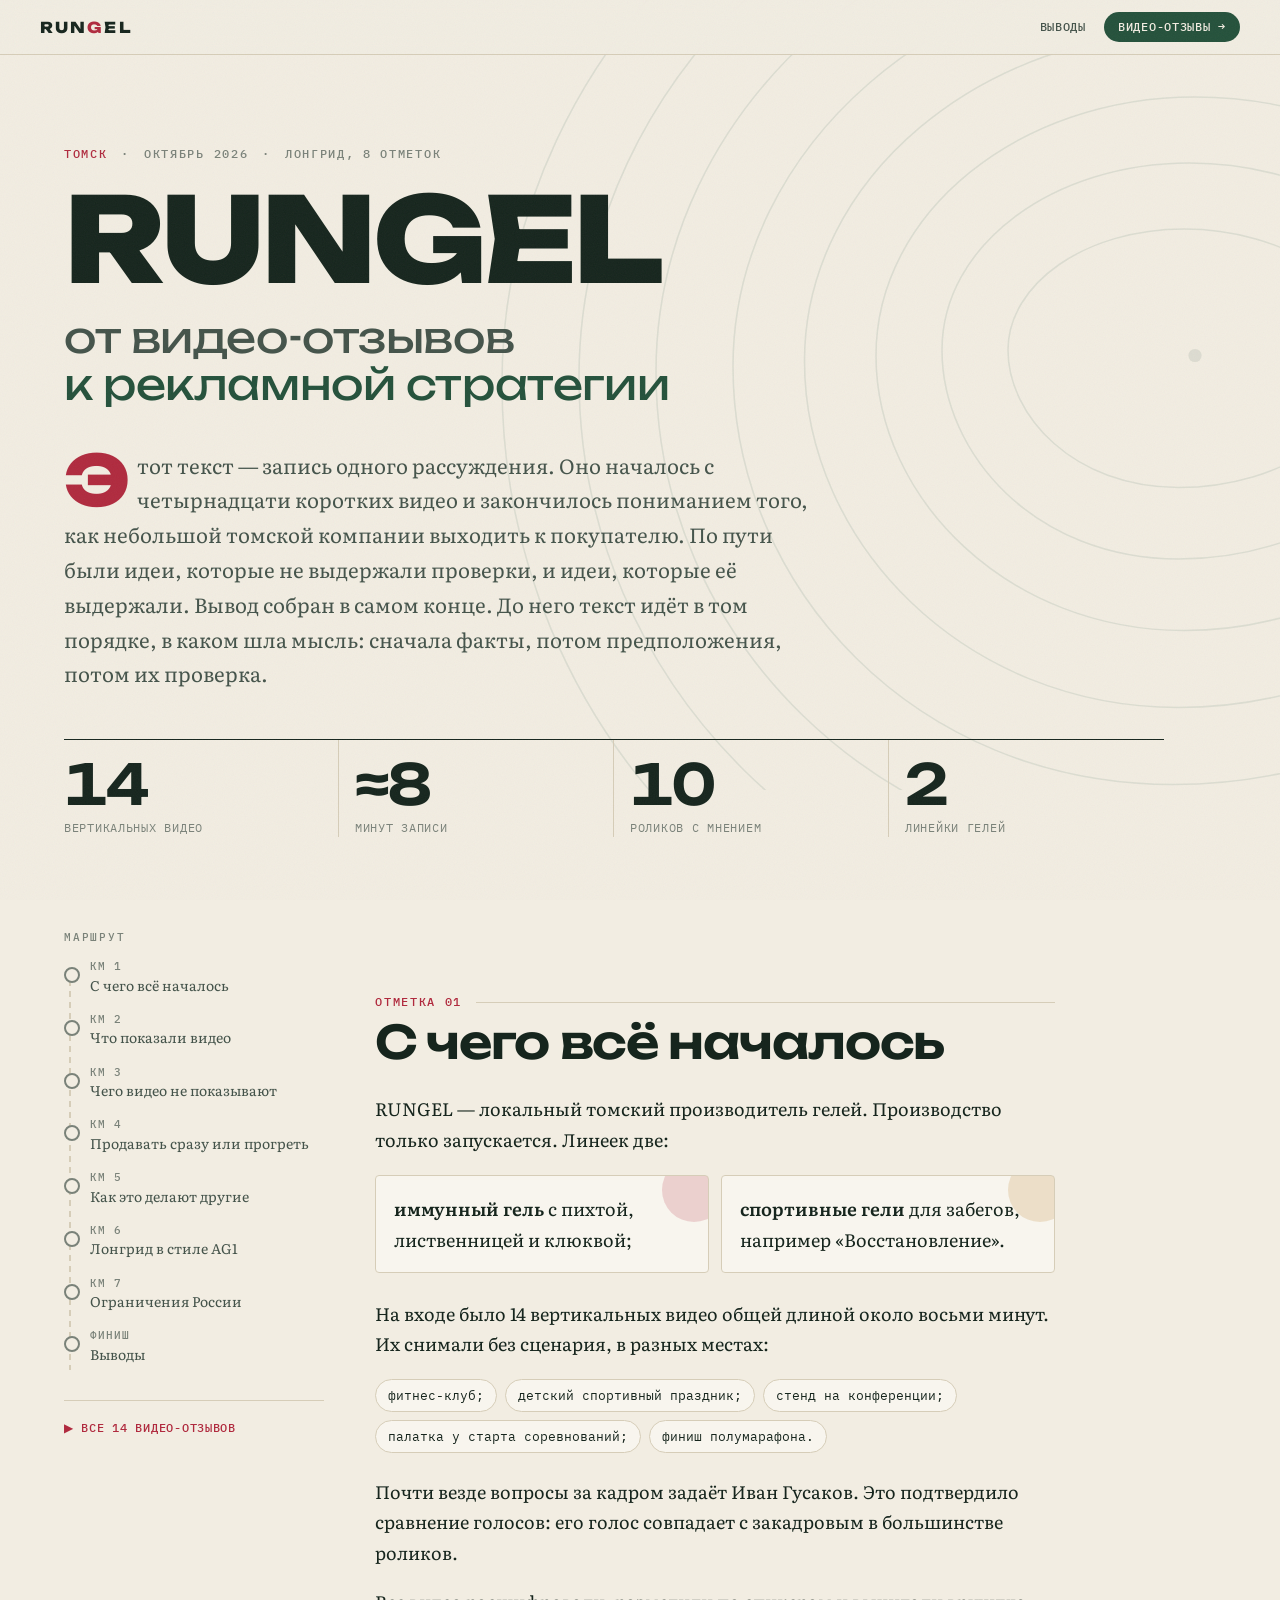
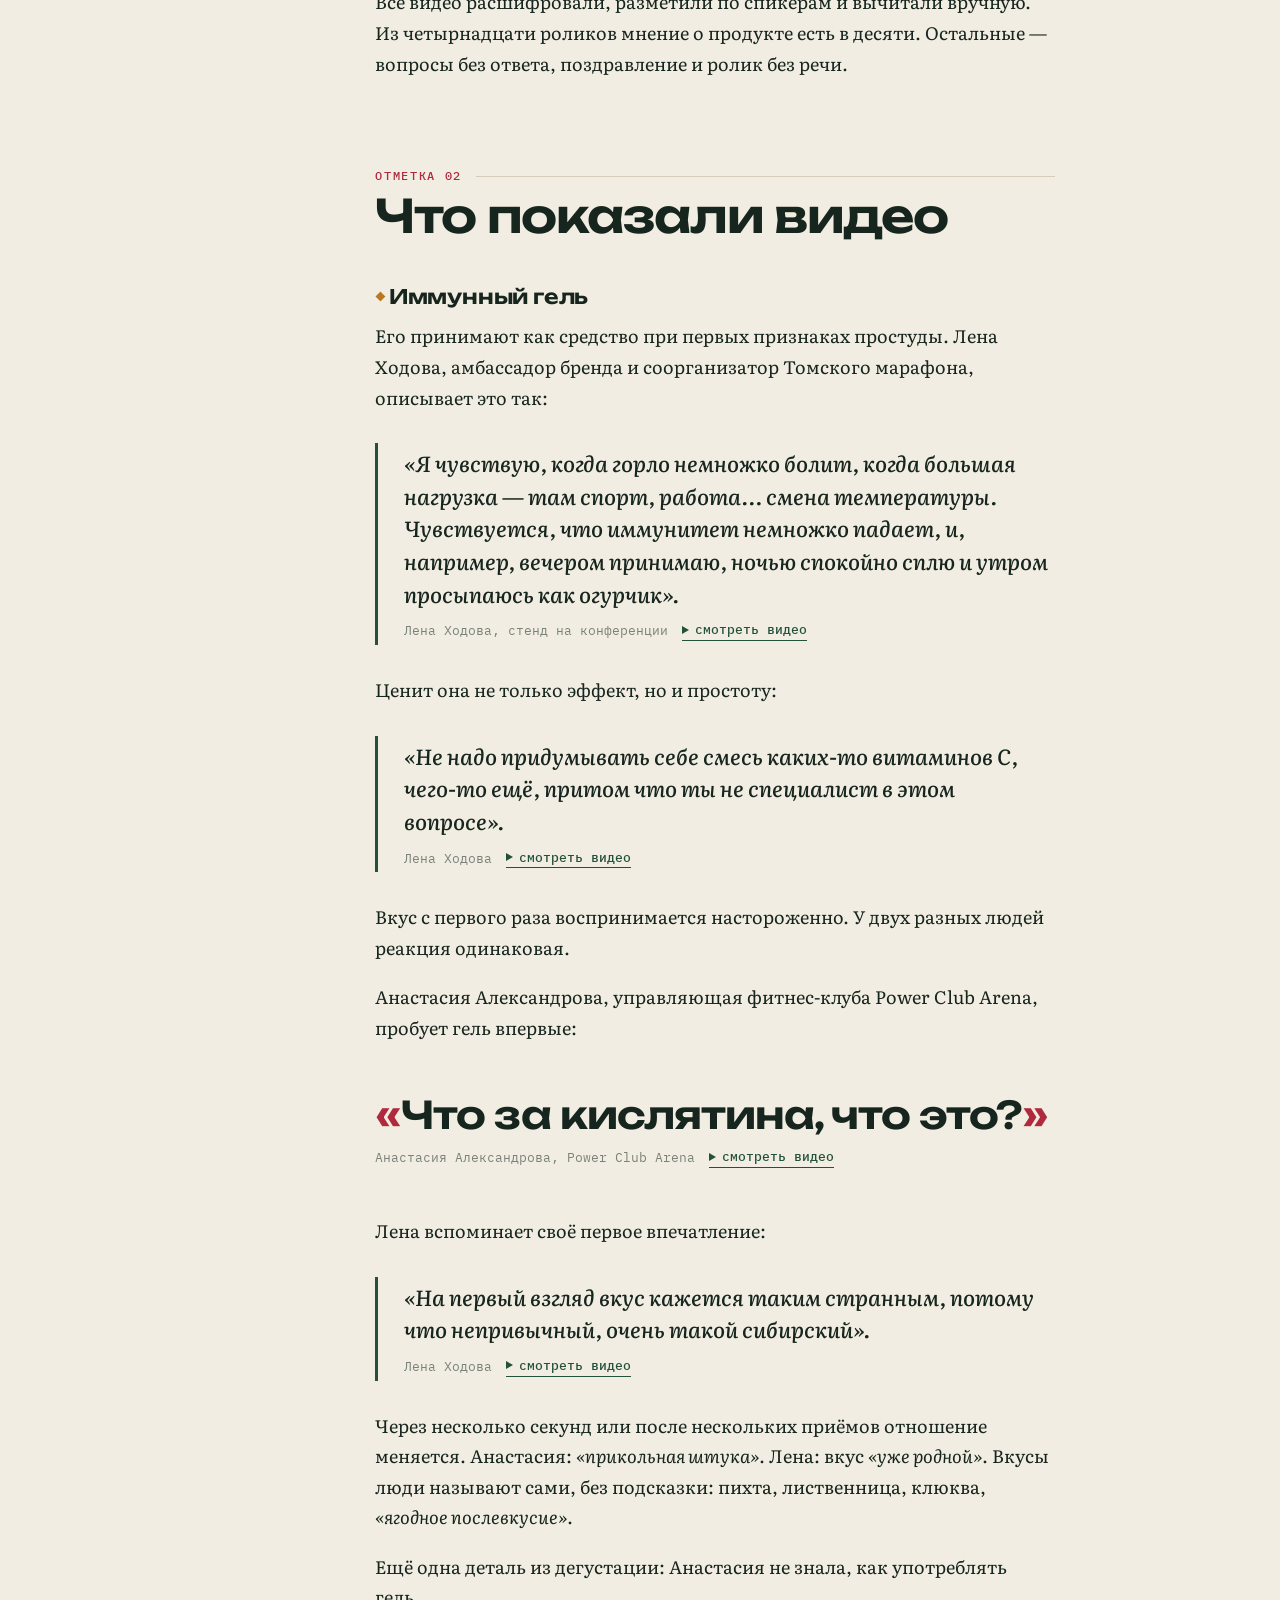
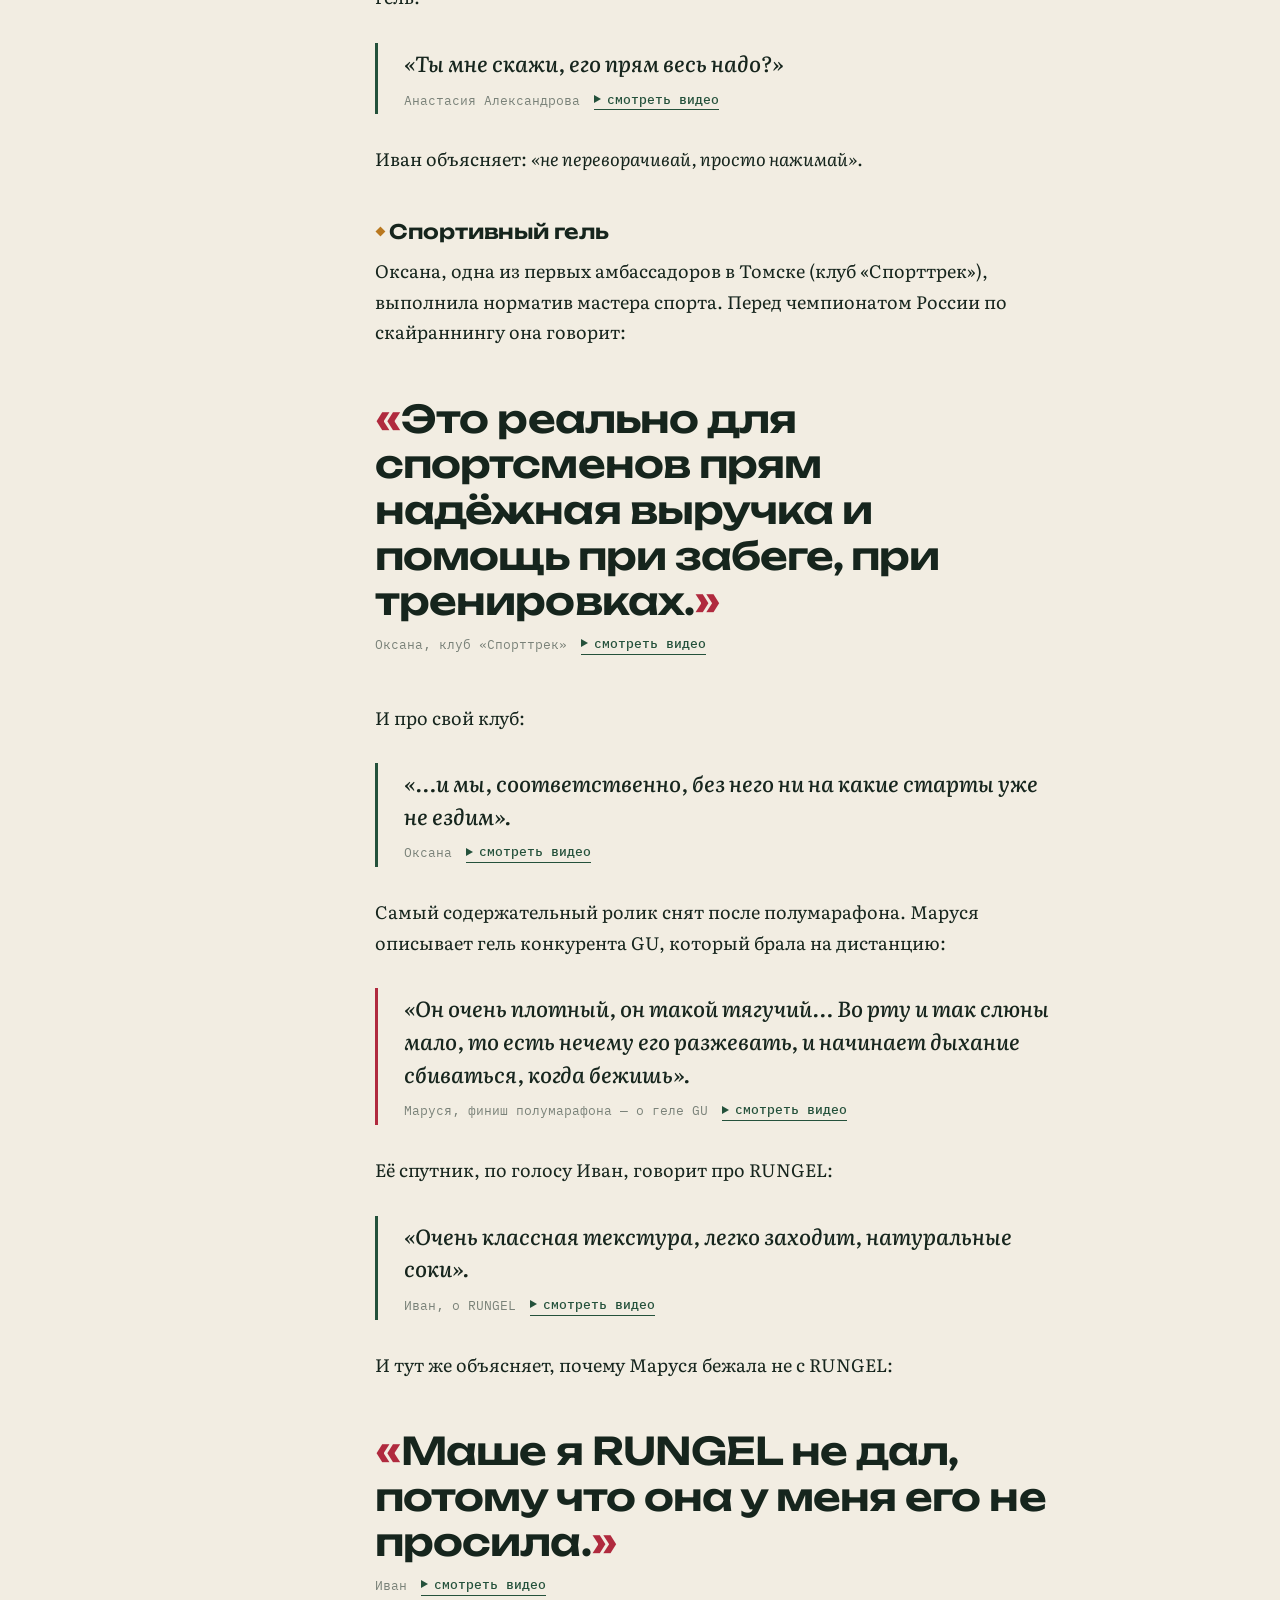
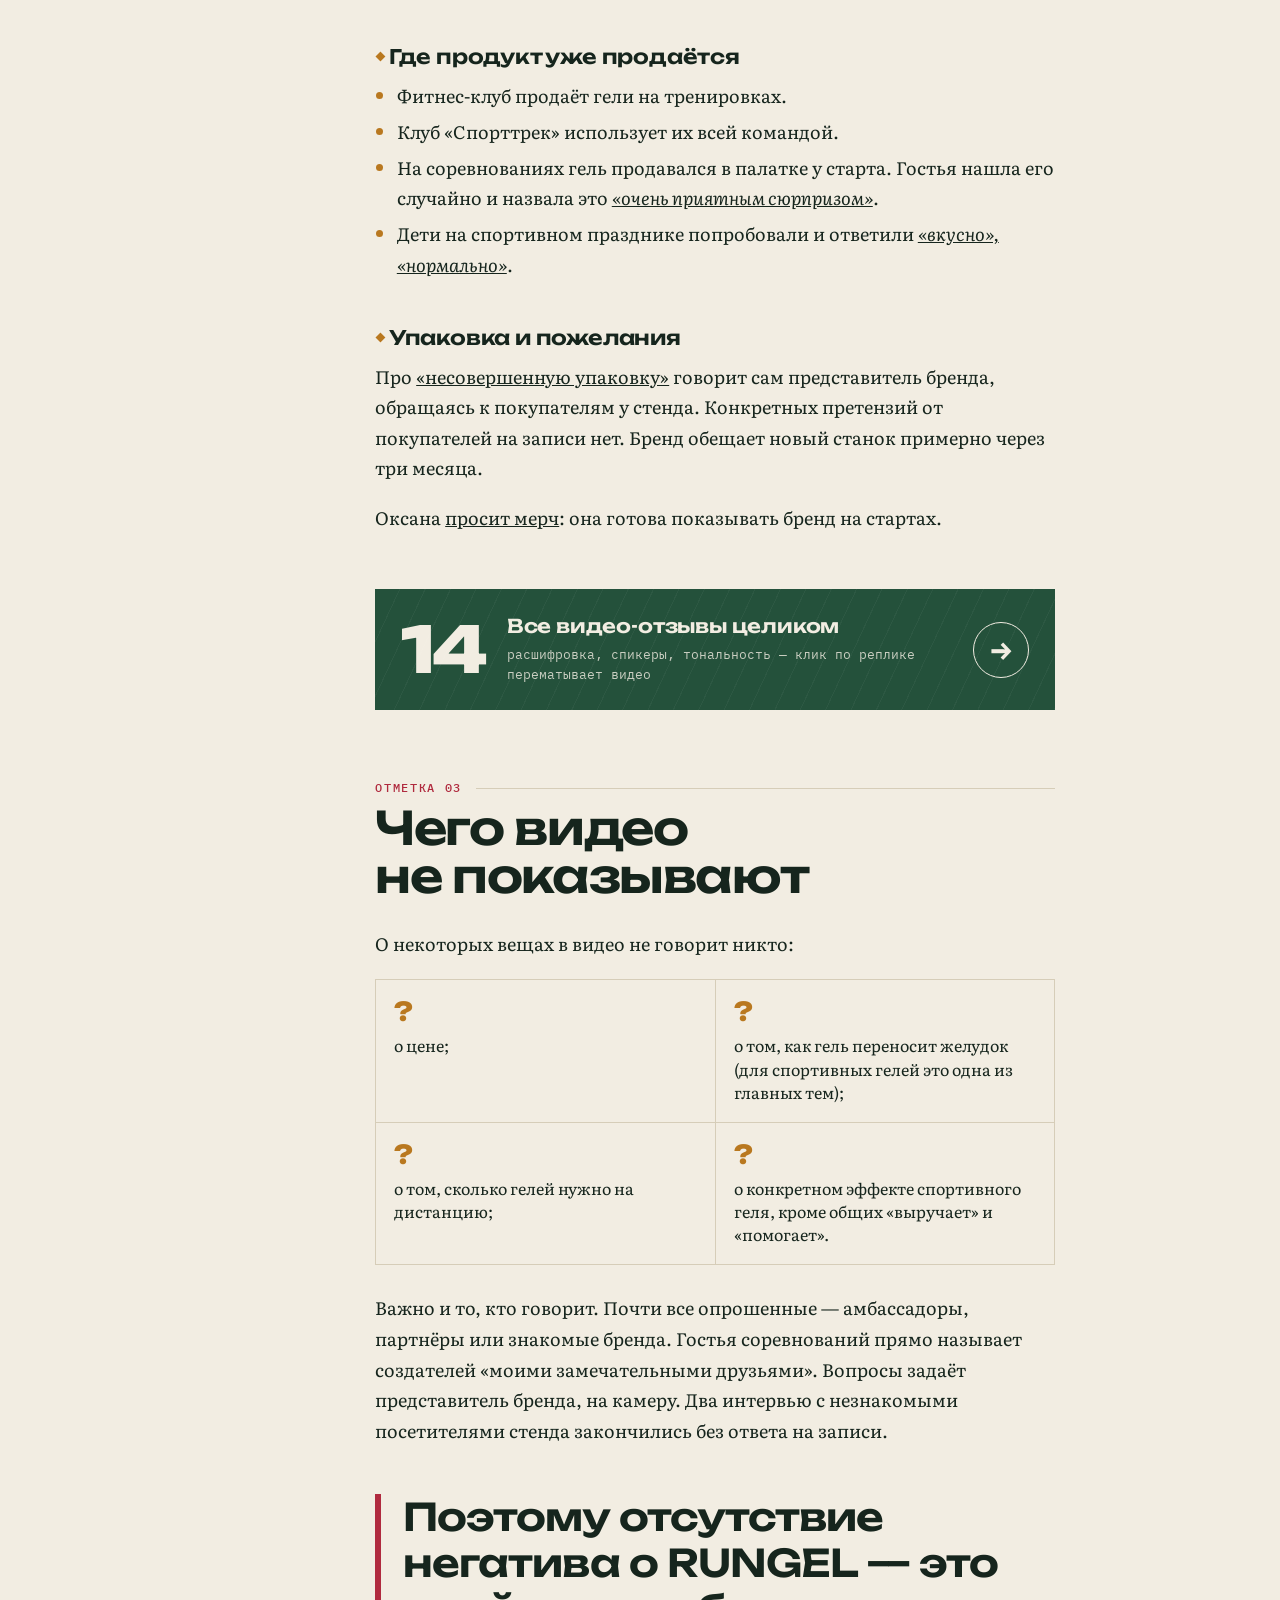
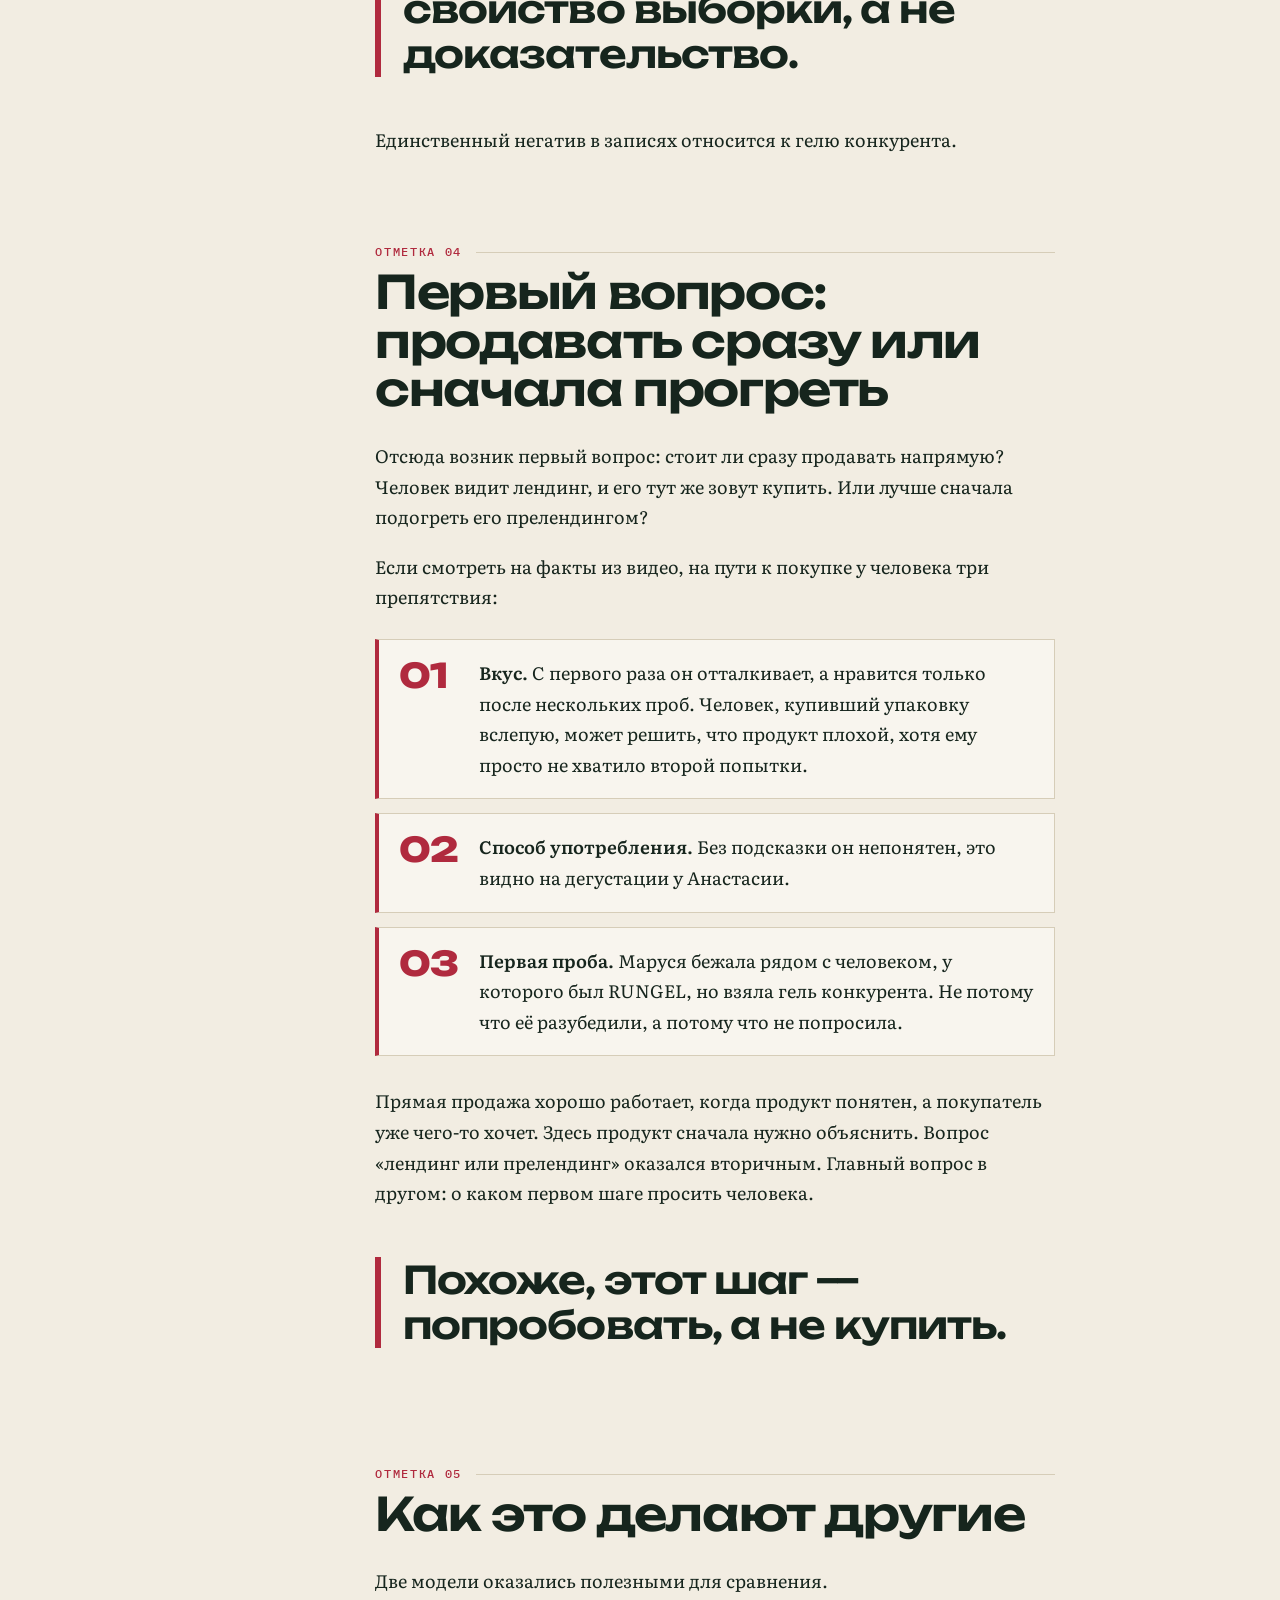
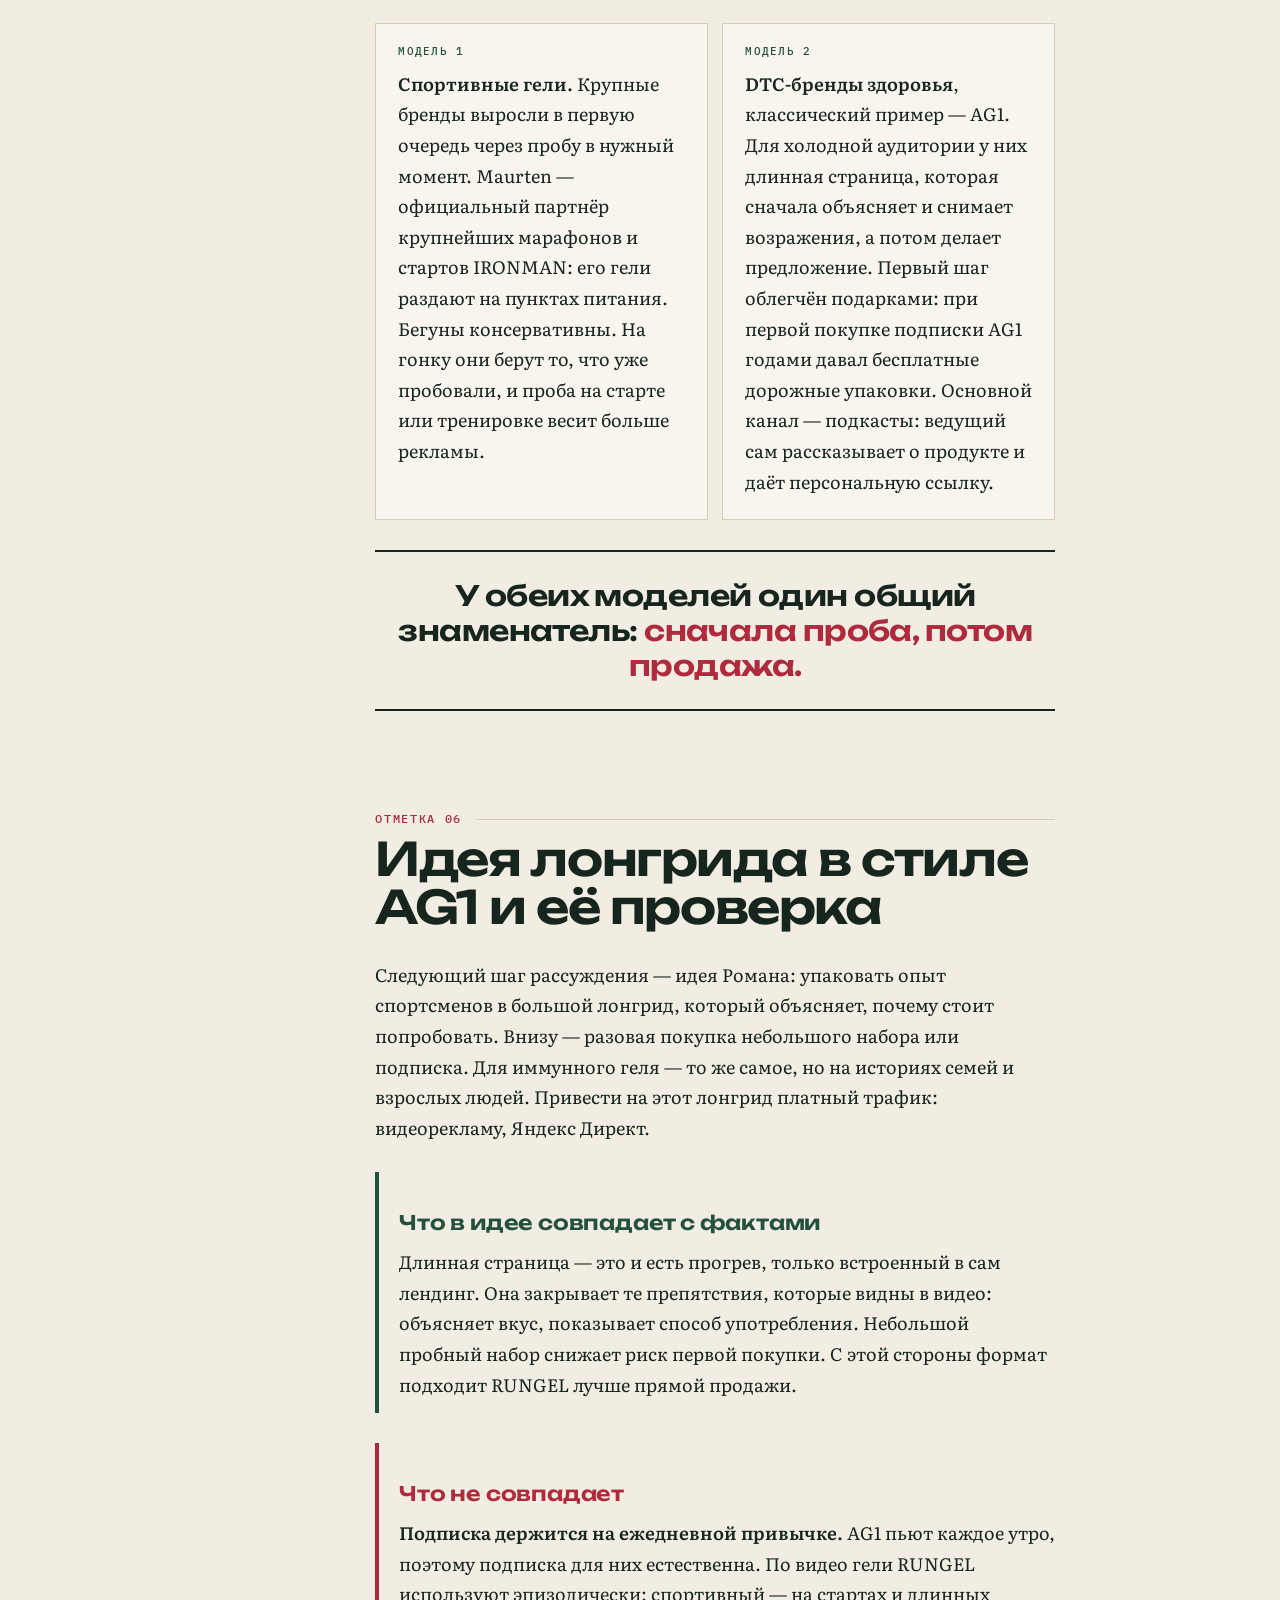
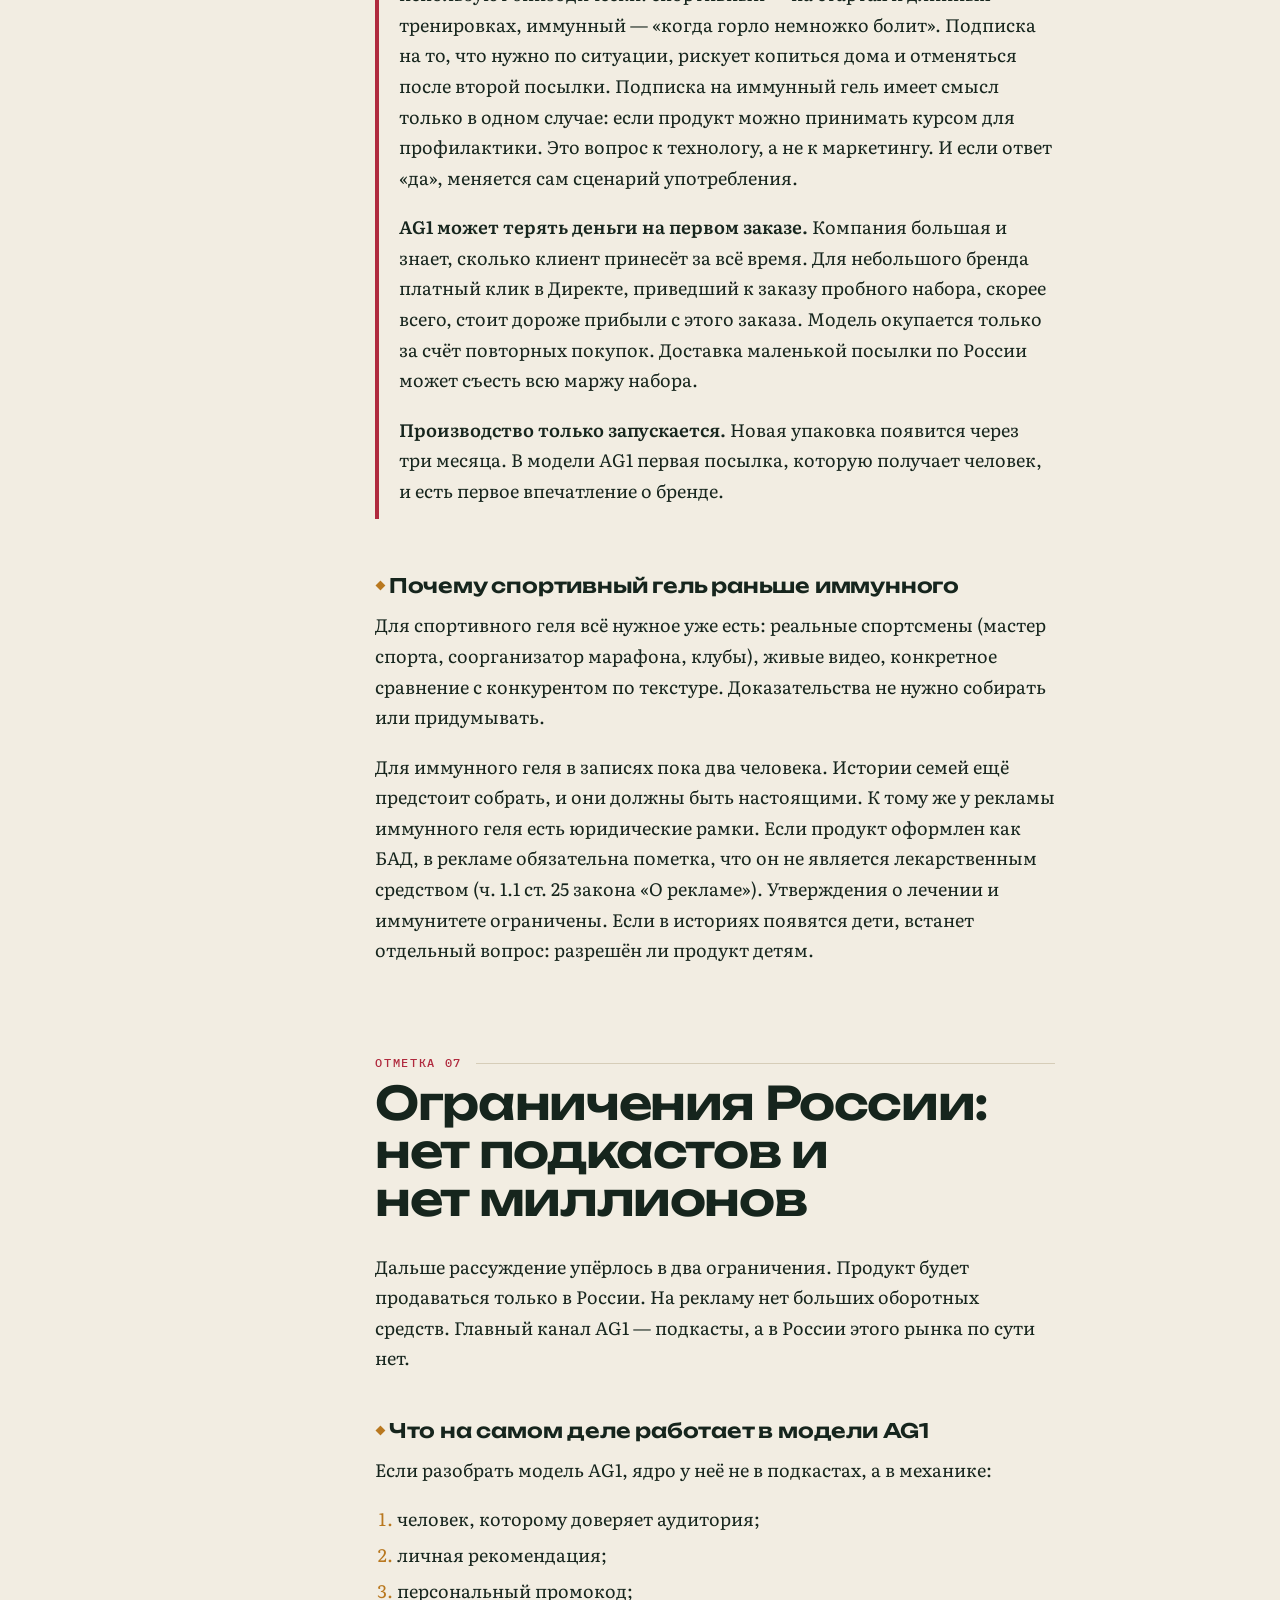
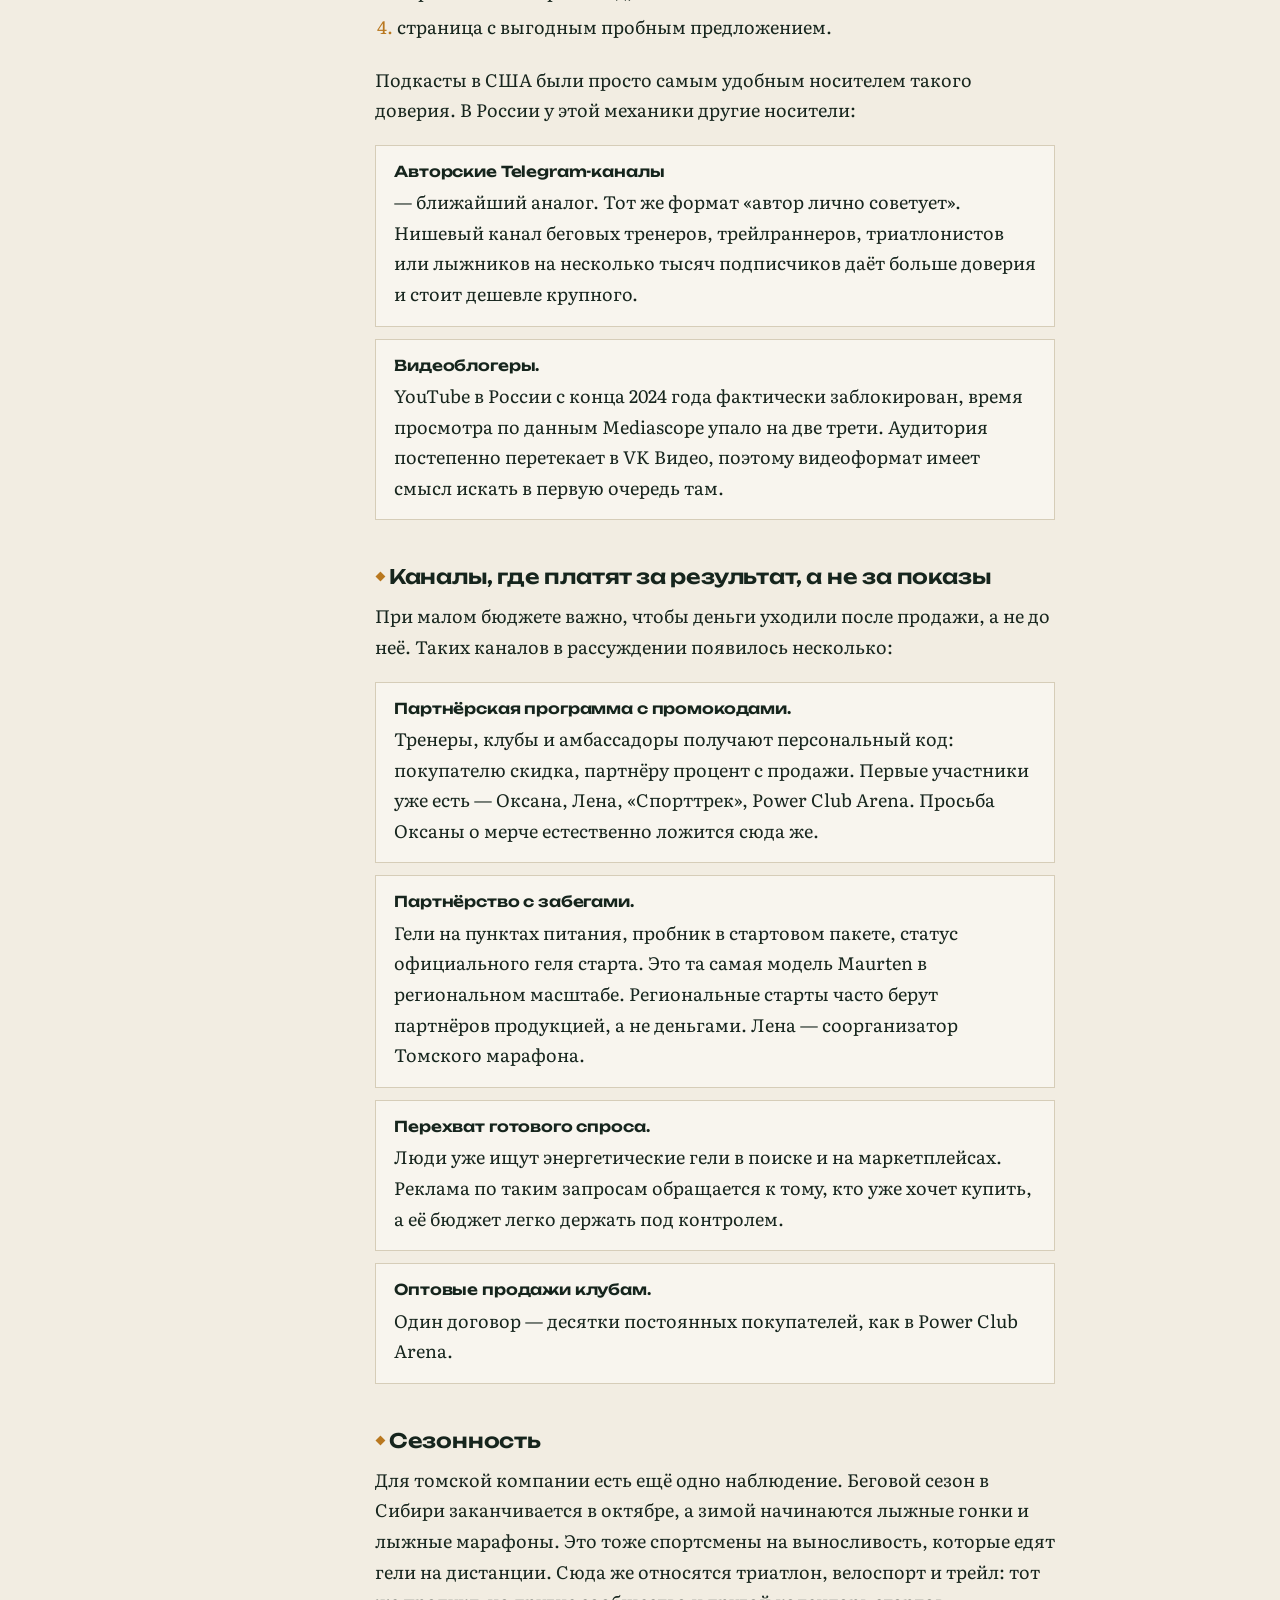
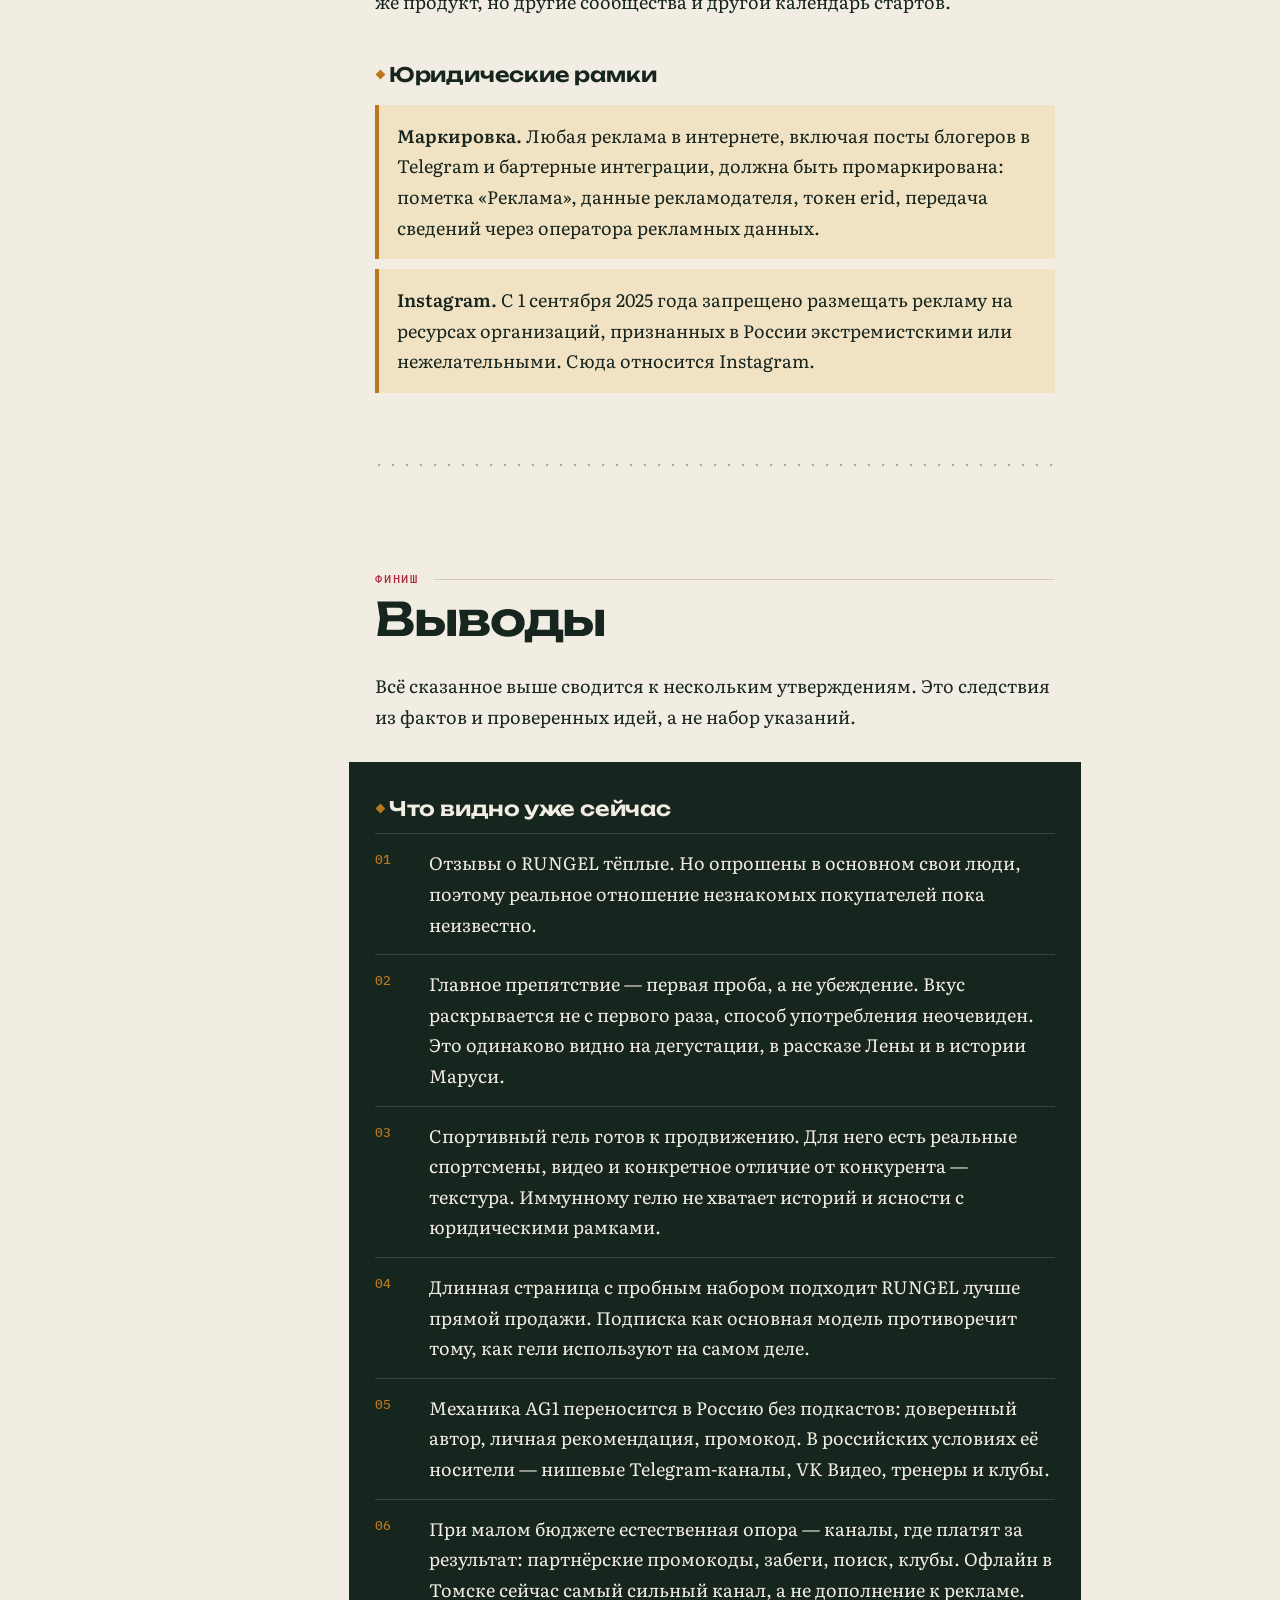
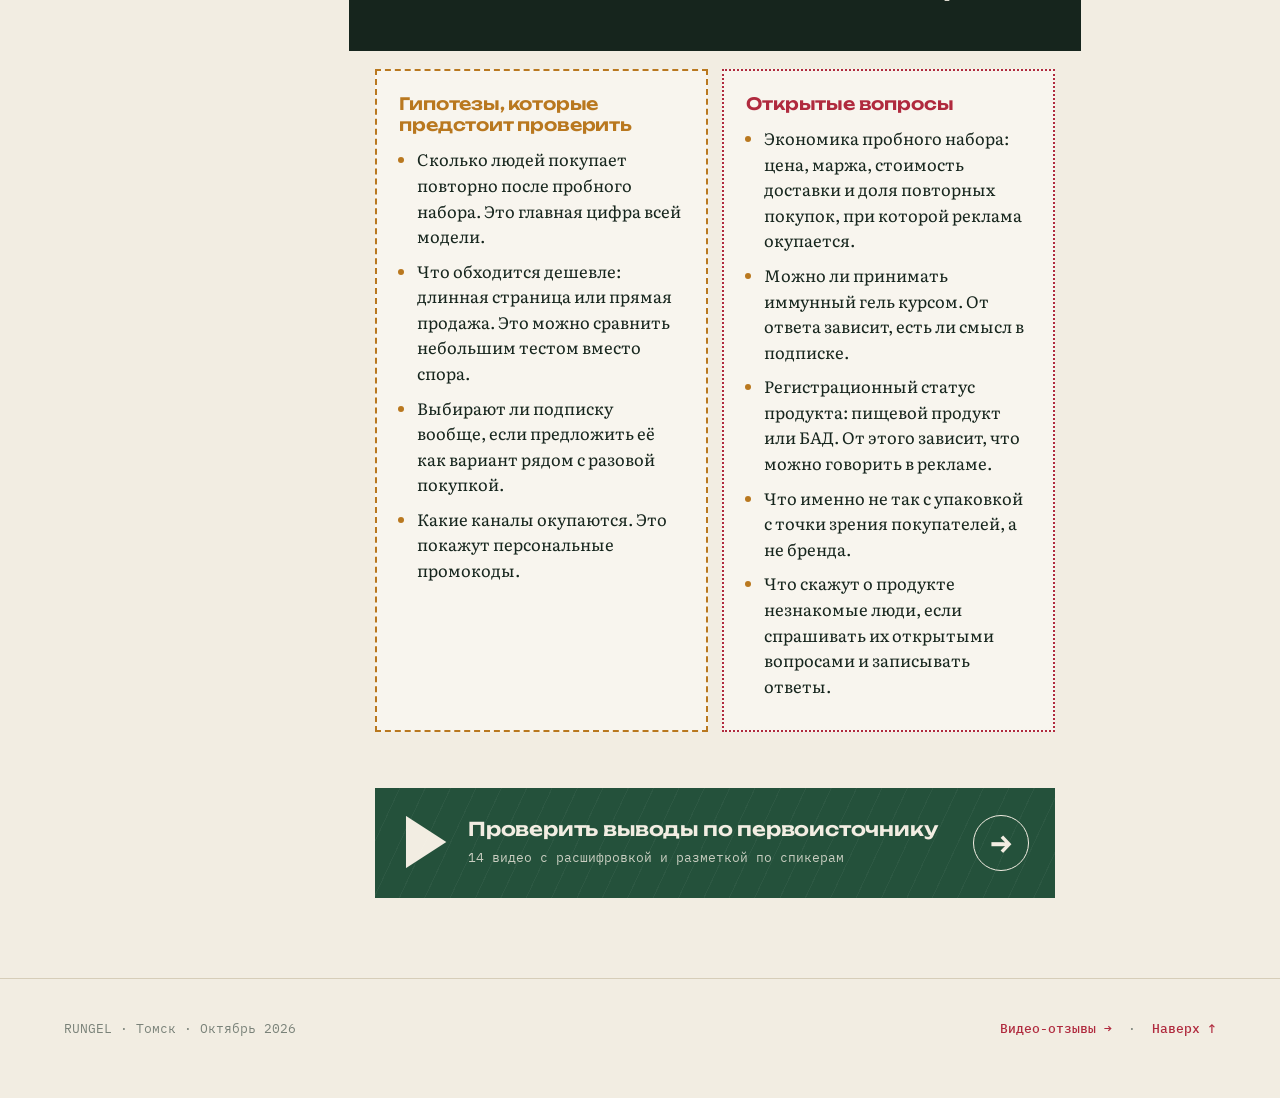
==== commit 9565b2be: "Главная: лонгрид о стратегии RUNGEL, отзывы вынесены на reviews.html" ====
--- a/index.html
+++ b/index.html
@@ -3,200 +3,605 @@
 <head>
 <meta charset="utf-8">
 <meta name="viewport" content="width=device-width, initial-scale=1">
-<title>Отзывы RUNGEL</title>
+<link rel="icon" href="data:image/svg+xml,%3Csvg xmlns=%27http://www.w3.org/2000/svg%27 viewBox=%270 0 32 32%27%3E%3Crect width=%2732%27 height=%2732%27 rx=%276%27 fill=%27%2324513b%27/%3E%3Ctext x=%2716%27 y=%2723%27 font-family=%27Arial%27 font-weight=%27900%27 font-size=%2720%27 text-anchor=%27middle%27 fill=%27%23f2ede2%27%3ER%3C/text%3E%3C/svg%3E">
+<title>RUNGEL: от видео-отзывов к рекламной стратегии</title>
+<meta name="description" content="Запись одного рассуждения: от четырнадцати видео-отзывов к пониманию, как небольшой томской компании выходить к покупателю.">
+<script>document.documentElement.classList.add("js")</script>
+<link rel="preconnect" href="https://fonts.googleapis.com">
+<link rel="preconnect" href="https://fonts.gstatic.com" crossorigin>
+<link href="https://fonts.googleapis.com/css2?family=Unbounded:wght@400;600;800&family=Literata:ital,opsz,wght@0,7..72,400;0,7..72,600;1,7..72,400;1,7..72,500&family=IBM+Plex+Mono:wght@400;500&display=swap" rel="stylesheet">
 <style>
 :root{
-  --bg:#f6f5f1; --surface:#ffffff; --surface-2:#efede7; --ink:#1b1b19; --ink-2:#5c5b56; --ink-3:#8f8d86;
-  --line:#e2dfd7; --accent:#2f7d4f; --accent-soft:#e3f1e8;
-  --pos:#2f7d4f; --pos-bg:#e3f1e8; --neu:#6b6a64; --neu-bg:#ecebe6; --mix:#a3650f; --mix-bg:#f8ecd8; --neg:#b3392f; --neg-bg:#f8e1de;
-  --spA:#2f5fa8; --spB:#a8452f; --spC:#6d3fa3;
-  --hl:#fff3c4;
-  --radius:14px;
+  --paper:#f2ede2; --paper-2:#e9e2d2; --card:#f8f5ee;
+  --ink:#16251d; --ink-2:#44534a; --ink-3:#7a8279;
+  --line:#d6cdb8;
+  --fir:#24513b; --fir-soft:#dbe5d9;
+  --cran:#b02a3e; --cran-soft:#f3d9d9;
+  --larch:#b9781f; --larch-soft:#f1e2c4;
+  --contour:rgba(36,81,59,.10);
+  --grain:.05;
+  --display:"Unbounded",system-ui,sans-serif;
+  --serif:"Literata",Georgia,serif;
+  --mono:"IBM Plex Mono",ui-monospace,monospace;
 }
 @media (prefers-color-scheme: dark){
   :root:not([data-theme="light"]){
-    --bg:#141413; --surface:#1d1d1b; --surface-2:#262624; --ink:#ecebe6; --ink-2:#b0aea7; --ink-3:#7d7b75;
-    --line:#2f2f2c; --accent:#6cc28f; --accent-soft:#1f3328;
-    --pos:#6cc28f; --pos-bg:#1f3328; --neu:#a9a7a0; --neu-bg:#2a2a27; --mix:#e0a54f; --mix-bg:#3a2e1b; --neg:#ea7a70; --neg-bg:#3d2220;
-    --spA:#86aef0; --spB:#ef9a82; --spC:#bf9cf0; --hl:#3d3618;
+    --paper:#0f1713; --paper-2:#16201b; --card:#141e19;
+    --ink:#ebe5d6; --ink-2:#b4b6a8; --ink-3:#7f877d;
+    --line:#2a3630;
+    --fir:#7cc39a; --fir-soft:#1b2c23;
+    --cran:#ef7d8b; --cran-soft:#35191e;
+    --larch:#e3ab55; --larch-soft:#33281a;
+    --contour:rgba(124,195,154,.08);
+    --grain:.07;
   }
 }
 :root[data-theme="dark"]{
-  --bg:#141413; --surface:#1d1d1b; --surface-2:#262624; --ink:#ecebe6; --ink-2:#b0aea7; --ink-3:#7d7b75;
-  --line:#2f2f2c; --accent:#6cc28f; --accent-soft:#1f3328;
-  --pos:#6cc28f; --pos-bg:#1f3328; --neu:#a9a7a0; --neu-bg:#2a2a27; --mix:#e0a54f; --mix-bg:#3a2e1b; --neg:#ea7a70; --neg-bg:#3d2220;
-  --spA:#86aef0; --spB:#ef9a82; --spC:#bf9cf0; --hl:#3d3618;
+  --paper:#0f1713; --paper-2:#16201b; --card:#141e19;
+  --ink:#ebe5d6; --ink-2:#b4b6a8; --ink-3:#7f877d;
+  --line:#2a3630;
+  --fir:#7cc39a; --fir-soft:#1b2c23;
+  --cran:#ef7d8b; --cran-soft:#35191e;
+  --larch:#e3ab55; --larch-soft:#33281a;
+  --contour:rgba(124,195,154,.08);
+  --grain:.07;
 }
 *{box-sizing:border-box}
-html{-webkit-text-size-adjust:100%}
-body{margin:0;background:var(--bg);color:var(--ink);font:15px/1.55 system-ui,-apple-system,"Segoe UI",Roboto,sans-serif}
-.wrap{max-width:1180px;margin:0 auto;padding:32px 20px 80px}
-h1{font-size:30px;line-height:1.15;margin:0;letter-spacing:-.01em}
-h2{font-size:13px;text-transform:uppercase;letter-spacing:.08em;color:var(--ink-3);margin:0 0 10px;font-weight:600}
-.top{display:flex;justify-content:space-between;align-items:flex-start;gap:16px;margin-bottom:22px}
-.sub{color:var(--ink-2);margin-top:6px}
-
-/* overview */
-.overview{display:grid;grid-template-columns:1.6fr 1fr;gap:16px;margin-bottom:28px}
-.panel{background:var(--surface);border:1px solid var(--line);border-radius:var(--radius);padding:20px 22px}
-.headline{font-size:18px;line-height:1.4;font-weight:600;margin:0 0 14px}
-.panel ul{margin:0;padding-left:18px}
-.panel li{margin:5px 0}
-.stats{display:grid;grid-template-columns:repeat(2,1fr);gap:10px;margin-bottom:16px}
-.stat{background:var(--surface-2);border-radius:10px;padding:10px 12px}
-.stat b{display:block;font-size:24px;line-height:1.1;font-variant-numeric:tabular-nums}
-.stat span{font-size:12px;color:var(--ink-2)}
-.bar{display:flex;height:8px;border-radius:99px;overflow:hidden;margin:6px 0 4px;background:var(--surface-2)}
-.bar i{display:block}
-.legend{display:flex;flex-wrap:wrap;gap:4px 12px;font-size:12px;color:var(--ink-2)}
-.legend span::before{content:"";display:inline-block;width:8px;height:8px;border-radius:2px;margin-right:5px;background:var(--c)}
-.pc{display:grid;grid-template-columns:1fr;gap:12px;margin-top:16px}
-.pc h3{font-size:12px;margin:0 0 4px;color:var(--ink-3);font-weight:600;text-transform:uppercase;letter-spacing:.06em}
-.pc ul{padding-left:16px;font-size:14px}
-
-/* cards */
-.card{display:grid;grid-template-columns:300px 1fr;gap:24px;background:var(--surface);border:1px solid var(--line);border-radius:var(--radius);padding:20px;margin-top:18px}
-.card.context{opacity:.82}
-.vid{position:sticky;top:20px;align-self:start}
-video{width:100%;aspect-ratio:9/16;background:#000;border-radius:10px;display:block;object-fit:contain}
-.meta{display:flex;gap:8px;align-items:center;flex-wrap:wrap;font-size:12px;color:var(--ink-3);margin-top:8px}
-.num{font-variant-numeric:tabular-nums}
-.badge{display:inline-flex;align-items:center;gap:5px;font-size:12px;font-weight:600;border-radius:999px;padding:3px 10px;background:var(--b);color:var(--c)}
-.badge::before{content:"";width:7px;height:7px;border-radius:50%;background:var(--c)}
-.kind{font-size:12px;border:1px dashed var(--line);border-radius:999px;padding:2px 9px;color:var(--ink-3)}
-.card h3{font-size:19px;line-height:1.3;margin:8px 0 6px;letter-spacing:-.005em}
-.who{color:var(--ink-2);font-size:14px;margin:0}
-.ctx{color:var(--ink-3);font-size:13px;margin:2px 0 12px}
-.quote{border-left:3px solid var(--accent);background:var(--accent-soft);padding:10px 14px;border-radius:0 10px 10px 0;margin:12px 0;font-size:15px;font-style:italic}
-.points{margin:8px 0;padding-left:18px}
-.points li{margin:3px 0}
-.pcm{display:flex;flex-wrap:wrap;gap:6px;margin:10px 0}
-.pcm span{font-size:12.5px;border-radius:8px;padding:3px 9px}
-.pcm .p{background:var(--pos-bg);color:var(--pos)}
-.pcm .m{background:var(--neg-bg);color:var(--neg)}
-.pcm .w{background:var(--mix-bg);color:var(--mix)}
-.trh{font-size:12px;text-transform:uppercase;letter-spacing:.06em;color:var(--ink-3);margin:18px 0 4px;padding-top:12px;border-top:1px solid var(--line);font-weight:600}
-.tr{margin:0 -8px}
-.seg{display:grid;grid-template-columns:44px 1fr;gap:10px;padding:6px 8px;border-radius:8px;cursor:pointer;transition:background .12s}
-.seg:hover{background:var(--surface-2)}
-.seg.on{background:var(--hl)}
-.seg time{font-size:12px;color:var(--ink-3);padding-top:2px;font-variant-numeric:tabular-nums}
-.seg b{font-size:12px;font-weight:600;color:var(--sp);display:block}
-.seg p{margin:0}
-.empty{color:var(--ink-3);font-style:italic;font-size:14px}
-footer{margin-top:40px;color:var(--ink-3);font-size:12.5px}
-
-@media (max-width:860px){
-  .overview{grid-template-columns:1fr}
-  .card{grid-template-columns:1fr;gap:14px;padding:16px}
-  .vid{position:static;max-width:300px;width:100%;margin:0 auto}
-  .wrap{padding:20px 16px 60px}
-  h1{font-size:24px}
+html{-webkit-text-size-adjust:100%;scroll-behavior:smooth}
+@media (prefers-reduced-motion: reduce){html{scroll-behavior:auto}}
+body{margin:0;background:var(--paper);color:var(--ink);font:400 18px/1.7 var(--serif);font-optical-sizing:auto;overflow-x:hidden}
+body::before{content:"";position:fixed;inset:0;pointer-events:none;z-index:50;opacity:var(--grain);
+  background-image:url("data:image/svg+xml,%3Csvg xmlns='http://www.w3.org/2000/svg' width='160' height='160'%3E%3Cfilter id='n'%3E%3CfeTurbulence type='fractalNoise' baseFrequency='.9' numOctaves='3' stitchTiles='stitch'/%3E%3C/filter%3E%3Crect width='100%25' height='100%25' filter='url(%23n)'/%3E%3C/svg%3E")}
+a{color:inherit}
+::selection{background:var(--larch-soft)}
+
+/* ——— top bar ——— */
+.bar{position:fixed;top:0;left:0;right:0;z-index:40;display:flex;align-items:center;justify-content:space-between;gap:16px;
+  padding:12px clamp(16px,4vw,40px);background:color-mix(in srgb,var(--paper) 86%,transparent);backdrop-filter:blur(8px);-webkit-backdrop-filter:blur(8px);border-bottom:1px solid var(--line)}
+.brand{font:800 15px/1 var(--display);letter-spacing:.14em;text-decoration:none}
+.brand i{font-style:normal;color:var(--cran)}
+.bar nav{display:flex;gap:18px;align-items:center}
+.bar nav a{font:500 12px/1 var(--mono);letter-spacing:.06em;text-transform:uppercase;text-decoration:none;color:var(--ink-2)}
+.bar nav a:hover{color:var(--ink)}
+.bar nav a.pill{color:var(--paper);background:var(--fir);padding:9px 14px;border-radius:999px}
+.bar nav a.pill:hover{color:var(--paper);background:var(--ink)}
+.progress{position:absolute;left:0;bottom:-1px;height:2px;width:100%;background:var(--cran);transform-origin:0 50%;transform:scaleX(var(--p,0))}
+
+/* ——— hero ——— */
+.hero{position:relative;min-height:100svh;display:grid;align-content:end;padding:120px clamp(16px,5vw,64px) clamp(40px,7vh,80px);overflow:hidden;isolation:isolate}
+.hero svg.topo{position:absolute;inset:-10% -20% auto auto;width:min(1100px,140vw);height:auto;z-index:-1;color:var(--contour)}
+.kicker{font:500 12px/1.4 var(--mono);letter-spacing:.14em;text-transform:uppercase;color:var(--ink-3);display:flex;gap:14px;flex-wrap:wrap;align-items:center}
+.kicker b{font-weight:500;color:var(--cran)}
+.hero h1{font:800 clamp(44px,9.2vw,148px)/.92 var(--display);letter-spacing:-.035em;margin:22px 0 0;text-wrap:balance}
+.hero h1 .sub{display:block;font-weight:400;font-size:.36em;letter-spacing:-.01em;line-height:1.1;margin-top:.5em;color:var(--ink-2);max-width:18ch}
+.hero h1 .sub em{font-style:normal;color:var(--fir)}
+.lede{max-width:62ch;margin:40px 0 0;font-size:clamp(18px,1.6vw,21px);color:var(--ink-2)}
+.lede::first-letter{font:800 3.4em/.8 var(--display);float:left;margin:.08em .1em 0 0;color:var(--cran)}
+.tally{display:grid;grid-template-columns:repeat(4,minmax(0,1fr));gap:0;margin-top:48px;border-top:1px solid var(--ink);max-width:1100px}
+.tally div{padding:16px 16px 0 0;border-right:1px solid var(--line);padding-left:16px}
+.tally div:first-child{padding-left:0}
+.tally div:last-child{border-right:0}
+.tally b{display:block;font:600 clamp(30px,4.4vw,56px)/1 var(--display);letter-spacing:-.03em;font-variant-numeric:tabular-nums}
+.tally span{display:block;margin-top:8px;font:400 12px/1.4 var(--mono);color:var(--ink-3);text-transform:uppercase;letter-spacing:.06em}
+
+/* ——— layout ——— */
+.layout{display:grid;grid-template-columns:minmax(200px,260px) minmax(0,68ch) 1fr;gap:clamp(24px,4vw,64px);padding:0 clamp(16px,5vw,64px);max-width:1440px;margin:0 auto}
+.route{position:sticky;top:84px;align-self:start;padding:32px 0;max-height:calc(100vh - 100px);overflow:auto}
+.route h2{font:500 11px/1 var(--mono);letter-spacing:.16em;text-transform:uppercase;color:var(--ink-3);margin:0 0 18px}
+.route ol{list-style:none;margin:0;padding:0;position:relative}
+.route ol::before{content:"";position:absolute;left:5px;top:8px;bottom:8px;width:2px;background:repeating-linear-gradient(var(--line) 0 6px,transparent 6px 11px)}
+.route li{position:relative;padding:0 0 14px 26px}
+.route li::before{content:"";position:absolute;left:0;top:6px;width:12px;height:12px;border-radius:50%;background:var(--paper);border:2px solid var(--ink-3);transition:background .25s,border-color .25s,transform .25s}
+.route li.done::before{background:var(--fir);border-color:var(--fir)}
+.route li.now::before{background:var(--cran);border-color:var(--cran);transform:scale(1.25)}
+.route a{text-decoration:none;display:block;font-size:14px;line-height:1.35;color:var(--ink-2)}
+.route a small{display:block;font:500 10.5px/1 var(--mono);letter-spacing:.1em;color:var(--ink-3);margin-bottom:4px}
+.route li.now a{color:var(--ink)}
+.route a:hover{color:var(--ink)}
+.route .exit{margin-top:22px;padding-top:18px;border-top:1px solid var(--line)}
+.route .exit a{font:500 12px/1.5 var(--mono);text-transform:uppercase;letter-spacing:.06em;color:var(--cran)}
+
+article{padding:24px 0 80px;min-width:0}
+section.km{padding-top:72px;scroll-margin-top:60px}
+.mark{display:flex;align-items:baseline;gap:14px;margin-bottom:10px;font:500 12px/1 var(--mono);letter-spacing:.14em;text-transform:uppercase;color:var(--cran)}
+.mark::after{content:"";flex:1;height:1px;background:var(--line);transform:translateY(-3px)}
+h2.t{font:600 clamp(30px,3.6vw,46px)/1.05 var(--display);letter-spacing:-.03em;margin:0 0 28px;text-wrap:balance}
+h3{font:600 20px/1.25 var(--display);letter-spacing:-.01em;margin:44px 0 12px}
+h3::before{content:"◆ ";color:var(--larch);font-size:.6em;vertical-align:.25em}
+h4{font:500 12px/1.3 var(--mono);text-transform:uppercase;letter-spacing:.12em;color:var(--ink-3);margin:32px 0 10px}
+p{margin:0 0 1.05em}
+strong{font-weight:600}
+ul,ol.num{padding-left:1.2em;margin:0 0 1.2em}
+li{margin:.3em 0}
+li::marker{color:var(--larch)}
+
+/* quotes */
+figure.q{margin:30px 0 30px;position:relative;padding:4px 0 4px 26px;border-left:3px solid var(--fir)}
+figure.q blockquote{margin:0;font:italic 500 clamp(19px,1.7vw,22px)/1.5 var(--serif);color:var(--ink)}
+figure.q figcaption{margin-top:10px;font:400 12.5px/1.5 var(--mono);color:var(--ink-3);display:flex;flex-wrap:wrap;gap:6px 14px;align-items:center}
+.watch{display:inline-flex;align-items:center;gap:6px;text-decoration:none;color:var(--fir);font-weight:500;border-bottom:1px solid currentColor;padding-bottom:1px}
+.watch::before{content:"";width:0;height:0;border-left:7px solid currentColor;border-top:4.5px solid transparent;border-bottom:4.5px solid transparent}
+.watch:hover{color:var(--cran)}
+figure.q.neg{border-left-color:var(--cran)}
+figure.q.big{border:0;padding:0;margin:48px 0}
+figure.q.big blockquote{font:600 clamp(26px,3vw,38px)/1.2 var(--display);font-style:normal;letter-spacing:-.025em}
+figure.q.big blockquote::before{content:"«";color:var(--cran)}
+figure.q.big blockquote::after{content:"»";color:var(--cran)}
+.inline-q{font-style:italic}
+figure.q.own blockquote::before,figure.q.own blockquote::after{content:none}
+figure.q.own blockquote{padding-left:22px;border-left:6px solid var(--cran)}
+
+/* marginal notes on wide screens */
+.aside{font:400 13px/1.55 var(--mono);color:var(--ink-3);border-top:1px solid var(--line);padding-top:10px;margin:24px 0}
+
+/* places list */
+.places{list-style:none;padding:0;display:flex;flex-wrap:wrap;gap:8px;margin:14px 0 24px}
+.places li{margin:0;font:400 13px/1 var(--mono);padding:9px 12px;border:1px solid var(--line);border-radius:999px;background:var(--card)}
+.products{display:grid;grid-template-columns:1fr 1fr;gap:12px;list-style:none;padding:0;margin:20px 0 26px}
+.products li{margin:0;background:var(--card);border:1px solid var(--line);padding:18px 18px 16px;border-radius:4px;position:relative;overflow:hidden}
+.products li::after{content:"";position:absolute;right:-18px;top:-18px;width:64px;height:64px;border-radius:50%;background:var(--c);opacity:.18}
+.products li:first-child{--c:var(--cran)}
+.products li:last-child{--c:var(--larch)}
+
+/* blind spots */
+.blind{list-style:none;padding:0;display:grid;grid-template-columns:1fr 1fr;gap:1px;background:var(--line);border:1px solid var(--line);margin:20px 0 28px}
+.blind li{margin:0;background:var(--paper);padding:18px;font-size:16px;line-height:1.45}
+.blind li::before{content:"?";display:block;font:800 26px/1 var(--display);color:var(--larch);margin-bottom:10px}
+
+/* obstacles */
+.obst{list-style:none;padding:0;margin:26px 0 30px;counter-reset:o;display:grid;gap:14px}
+.obst li{counter-increment:o;margin:0;display:grid;grid-template-columns:64px 1fr;gap:16px;padding:18px 20px;background:var(--card);border:1px solid var(--line);border-left:4px solid var(--cran)}
+.obst li::before{content:"0" counter(o);font:800 34px/1 var(--display);color:var(--cran);letter-spacing:-.04em}
+
+/* two models */
+.models{display:grid;grid-template-columns:1fr 1fr;gap:14px;margin:26px 0}
+.models > div{padding:22px;border:1px solid var(--line);background:var(--card)}
+.models > div p:last-child{margin-bottom:0}
+.models .tag{font:500 11px/1 var(--mono);letter-spacing:.12em;text-transform:uppercase;color:var(--fir);display:block;margin-bottom:12px}
+.equals{text-align:center;font:600 clamp(20px,2.4vw,28px)/1.25 var(--display);letter-spacing:-.02em;padding:26px 10px;border-top:2px solid var(--ink);border-bottom:2px solid var(--ink);margin:30px 0}
+.equals span{color:var(--cran)}
+
+/* match / mismatch */
+.verdict{position:relative;padding:4px 0 4px 24px;margin:6px 0 10px}
+.verdict::before{content:"";position:absolute;left:0;top:10px;bottom:10px;width:4px}
+.verdict.yes::before{background:var(--fir)}
+.verdict.no::before{background:var(--cran)}
+.verdict h3::before{content:none}
+.verdict.yes h3{color:var(--fir)}
+.verdict.no h3{color:var(--cran)}
+
+/* channels */
+.chan{list-style:none;padding:0;display:grid;gap:12px;margin:18px 0 26px}
+.chan li{margin:0;padding:16px 18px;border:1px solid var(--line);background:var(--card)}
+.chan li strong{display:block;font:600 15px/1.3 var(--display);letter-spacing:-.01em;margin-bottom:6px}
+.legal{list-style:none;padding:0;margin:18px 0}
+.legal li{padding:16px 18px;margin:0 0 10px;background:var(--larch-soft);border-left:4px solid var(--larch)}
+
+/* review CTA */
+.cta{display:grid;grid-template-columns:auto 1fr auto;align-items:center;gap:22px;margin:56px 0 0;padding:26px;background:var(--fir);color:var(--paper);text-decoration:none;position:relative;overflow:hidden;transition:transform .3s cubic-bezier(.2,.7,.2,1)}
+.cta:hover{transform:translateY(-3px)}
+.cta .n{font:800 64px/.9 var(--display);letter-spacing:-.05em}
+.cta .txt b{display:block;font:600 19px/1.25 var(--display);letter-spacing:-.01em}
+.cta .txt span{display:block;margin-top:6px;font:400 13px/1.5 var(--mono);opacity:.8}
+.cta .go{font:600 26px/1 var(--display);width:56px;height:56px;border-radius:50%;display:grid;place-items:center;border:1.5px solid currentColor;transition:background .25s,color .25s}
+.cta:hover .go{background:var(--paper);color:var(--fir)}
+.cta::after{content:"";position:absolute;inset:0;background:repeating-linear-gradient(115deg,transparent 0 22px,rgba(255,255,255,.04) 22px 23px);pointer-events:none}
+
+/* conclusions */
+#km8{padding-top:96px}
+.concl{margin:30px -26px 0;padding:34px 26px 10px;background:var(--ink);color:var(--paper);position:relative}
+.concl h3{color:var(--paper);margin-top:0}
+.concl h3::before{color:var(--larch)}
+.concl ul{list-style:none;padding:0;counter-reset:c}
+.concl ul li{counter-increment:c;display:grid;grid-template-columns:44px 1fr;gap:10px;padding:14px 0;margin:0;border-top:1px solid rgba(255,255,255,.14)}
+.concl ul li::before{content:counter(c,decimal-leading-zero);font:500 13px/1.9 var(--mono);color:var(--larch)}
+@media (prefers-color-scheme: dark){:root:not([data-theme="light"]) .concl{background:#e9e2d2;color:#16251d}
+  :root:not([data-theme="light"]) .concl h3{color:#16251d}
+  :root:not([data-theme="light"]) .concl ul li{border-top-color:rgba(0,0,0,.12)}
+  :root:not([data-theme="light"]) .concl ul li::before,:root:not([data-theme="light"]) .concl h3::before{color:#a3651a}}
+:root[data-theme="dark"] .concl{background:#e9e2d2;color:#16251d}
+.groups{display:grid;grid-template-columns:1fr 1fr;gap:14px;margin:18px 0 0}
+.groups > div{padding:22px;background:var(--card)}
+.groups .hyp{border:2px dashed var(--larch)}
+.groups .open{border:2px dotted var(--cran)}
+.groups h3{margin-top:0;font-size:17px}
+.groups h3::before{content:none}
+.groups .hyp h3{color:var(--larch)}
+.groups .open h3{color:var(--cran)}
+.groups ul{padding-left:1.1em;margin:0;font-size:16.5px;line-height:1.55}
+.groups li{margin:.55em 0}
+
+hr.cut{border:0;height:24px;margin:60px 0 0;background:radial-gradient(circle,var(--ink-3) 1.4px,transparent 1.6px) center/14px 24px repeat-x;opacity:.6}
+
+footer{border-top:1px solid var(--line);padding:40px clamp(16px,5vw,64px) 60px;display:flex;justify-content:space-between;flex-wrap:wrap;gap:20px;font:400 13px/1.5 var(--mono);color:var(--ink-3)}
+footer a{color:var(--cran);text-decoration:none;font-weight:500}
+
+/* reveal */
+.js .rv{opacity:0;transform:translateY(18px);transition:opacity .7s ease,transform .7s cubic-bezier(.2,.7,.2,1)}
+.js .rv.in{opacity:1;transform:none}
+.hero .ld{animation:up .9s cubic-bezier(.2,.7,.2,1) both}
+.hero .ld:nth-child(2){animation-delay:.08s}.hero .ld:nth-child(3){animation-delay:.18s}.hero .ld:nth-child(4){animation-delay:.28s}
+@keyframes up{from{opacity:0;transform:translateY(26px)}}
+@media (prefers-reduced-motion: reduce){
+  .js .rv{opacity:1;transform:none;transition:none}
+  .hero .ld{animation:none}
+  .cta,.cta:hover{transform:none}
+}
+
+/* ——— responsive ——— */
+@media (max-width:1180px){
+  .layout{grid-template-columns:220px minmax(0,1fr)}
+}
+@media (max-width:900px){
+  .layout{grid-template-columns:minmax(0,1fr)}
+  .route{display:none}
+  .bar nav a.hide-m{display:none}
+}
+@media (max-width:640px){
+  body{font-size:17px}
+  .tally{grid-template-columns:1fr 1fr}
+  .tally div{padding:14px 12px 14px 0;border-right:0;border-bottom:1px solid var(--line)}
+  .tally div:nth-child(odd){border-right:1px solid var(--line)}
+  .tally div:nth-child(even){padding-left:12px}
+  .products,.blind,.models,.groups{grid-template-columns:1fr}
+  .obst li{grid-template-columns:1fr;gap:6px}
+  .cta{grid-template-columns:1fr;gap:12px}
+  .cta .go{display:none}
+  .concl{margin:30px -16px 0;padding:28px 16px 6px}
+  figure.q{padding-left:18px}
 }
 </style>
 </head>
 <body>
-<div class="wrap">
-  <div class="top">
-    <div>
-      <h1>Видео-отзывы RUNGEL</h1>
-      <div class="sub" id="sub"></div>
-    </div>
+
+<header class="bar">
+  <a class="brand" href="#top">RUN<i>G</i>EL</a>
+  <nav>
+    <a class="hide-m" href="#km8">Выводы</a>
+    <a class="pill" href="reviews.html">Видео-отзывы →</a>
+  </nav>
+  <div class="progress" id="progress"></div>
+</header>
+
+<section class="hero" id="top">
+  <svg class="topo" viewBox="0 0 1000 800" fill="none" stroke="currentColor" stroke-width="1.4" aria-hidden="true">
+    <path d="M520 400c0-60 70-110 160-110s170 50 170 115-80 120-175 120-155-65-155-125z"/>
+    <path d="M460 400c0-95 100-170 225-170s235 75 235 175-115 185-245 185-215-95-215-190z"/>
+    <path d="M400 405c0-130 130-235 290-235s300 100 300 235-150 250-310 250-280-120-280-250z"/>
+    <path d="M335 410c0-165 160-300 355-300s365 130 365 300-185 315-380 315-340-150-340-315z"/>
+    <path d="M270 415c0-200 190-365 420-365s430 160 430 365-215 380-450 380-400-180-400-380z"/>
+    <path d="M200 420C200 180 420-15 690-15s500 190 500 435-250 445-520 445S200 660 200 420z"/>
+    <path d="M130 425c0-275 250-505 560-505s570 220 570 505-285 510-595 510S130 700 130 425z"/>
+    <path d="M60 430c0-310 280-570 630-570s640 250 640 575-320 575-670 575S60 745 60 430z"/>
+    <circle cx="690" cy="405" r="6" fill="currentColor" stroke="none"/>
+  </svg>
+  <div class="kicker ld"><b>Томск</b><span>·</span><span>Октябрь 2026</span><span>·</span><span>Лонгрид, 8 отметок</span></div>
+  <h1 class="ld">RUNGEL<span class="sub">от видео-отзывов <em>к&nbsp;рекламной стратегии</em></span></h1>
+  <p class="lede ld">Этот текст — запись одного рассуждения. Оно началось с четырнадцати коротких видео и закончилось пониманием того, как небольшой томской компании выходить к покупателю. По пути были идеи, которые не выдержали проверки, и идеи, которые её выдержали. Вывод собран в самом конце. До него текст идёт в том порядке, в каком шла мысль: сначала факты, потом предположения, потом их проверка.</p>
+  <div class="tally ld">
+    <div><b>14</b><span>вертикальных видео</span></div>
+    <div><b>≈8</b><span>минут записи</span></div>
+    <div><b>10</b><span>роликов с мнением</span></div>
+    <div><b>2</b><span>линейки гелей</span></div>
   </div>
-
-  <section class="overview">
-    <div class="panel">
-      <h2>Общая картина</h2>
-      <p class="headline" id="headline"></p>
-      <ul id="opoints"></ul>
-    </div>
-    <div class="panel">
-      <h2>В цифрах</h2>
-      <div class="stats" id="stats"></div>
-      <div class="bar" id="bar"></div>
-      <div class="legend" id="legend"></div>
-      <div class="pc" id="pc"></div>
-    </div>
-  </section>
-
-  <main id="list"></main>
-  <footer>Транскрипция: faster-whisper large-v3 · диаризация: pyannote community-1 · тексты вычитаны вручную, неразборчивые места помечены [неразборчиво]. Клик по реплике перематывает видео.</footer>
+</section>
+
+<div class="layout">
+  <aside class="route" aria-label="Содержание">
+    <h2>Маршрут</h2>
+    <ol id="route">
+      <li><a href="#km1"><small>КМ 1</small>С чего всё началось</a></li>
+      <li><a href="#km2"><small>КМ 2</small>Что показали видео</a></li>
+      <li><a href="#km3"><small>КМ 3</small>Чего видео не показывают</a></li>
+      <li><a href="#km4"><small>КМ 4</small>Продавать сразу или прогреть</a></li>
+      <li><a href="#km5"><small>КМ 5</small>Как это делают другие</a></li>
+      <li><a href="#km6"><small>КМ 6</small>Лонгрид в стиле AG1</a></li>
+      <li><a href="#km7"><small>КМ 7</small>Ограничения России</a></li>
+      <li><a href="#km8"><small>ФИНИШ</small>Выводы</a></li>
+    </ol>
+    <div class="exit"><a href="reviews.html">▶ Все 14 видео-отзывов</a></div>
+  </aside>
+
+  <article>
+
+    <!-- 1 -->
+    <section class="km" id="km1">
+      <div class="mark rv">Отметка 01</div>
+      <h2 class="t rv">С чего всё началось</h2>
+      <p class="rv">RUNGEL — локальный томский производитель гелей. Производство только запускается. Линеек две:</p>
+      <ul class="products rv">
+        <li><strong>иммунный гель</strong> с пихтой, лиственницей и клюквой;</li>
+        <li><strong>спортивные гели</strong> для забегов, например «Восстановление».</li>
+      </ul>
+      <p class="rv">На входе было 14 вертикальных видео общей длиной около восьми минут. Их снимали без сценария, в разных местах:</p>
+      <ul class="places rv">
+        <li>фитнес-клуб;</li>
+        <li>детский спортивный праздник;</li>
+        <li>стенд на конференции;</li>
+        <li>палатка у старта соревнований;</li>
+        <li>финиш полумарафона.</li>
+      </ul>
+      <p class="rv">Почти везде вопросы за кадром задаёт Иван Гусаков. Это подтвердило сравнение голосов: его голос совпадает с закадровым в большинстве роликов.</p>
+      <p class="rv">Все видео расшифровали, разметили по спикерам и вычитали вручную. Из четырнадцати роликов мнение о продукте есть в десяти. Остальные — вопросы без ответа, поздравление и ролик без речи.</p>
+    </section>
+
+    <!-- 2 -->
+    <section class="km" id="km2">
+      <div class="mark rv">Отметка 02</div>
+      <h2 class="t rv">Что показали видео</h2>
+
+      <h3 class="rv">Иммунный гель</h3>
+      <p class="rv">Его принимают как средство при первых признаках простуды. Лена Ходова, амбассадор бренда и соорганизатор Томского марафона, описывает это так:</p>
+      <figure class="q rv">
+        <blockquote>«Я чувствую, когда горло немножко болит, когда большая нагрузка — там спорт, работа… смена температуры. Чувствуется, что иммунитет немножко падает, и, например, вечером принимаю, ночью спокойно сплю и утром просыпаюсь как огурчик».</blockquote>
+        <figcaption><span>Лена Ходова, стенд на конференции</span><a class="watch" href="reviews.html#video_2026-10-02_19-55-06">смотреть видео</a></figcaption>
+      </figure>
+      <p class="rv">Ценит она не только эффект, но и простоту:</p>
+      <figure class="q rv">
+        <blockquote>«Не надо придумывать себе смесь каких-то витаминов C, чего-то ещё, притом что ты не специалист в этом вопросе».</blockquote>
+        <figcaption><span>Лена Ходова</span><a class="watch" href="reviews.html#video_2026-10-02_19-55-06">смотреть видео</a></figcaption>
+      </figure>
+      <p class="rv">Вкус с первого раза воспринимается настороженно. У двух разных людей реакция одинаковая.</p>
+      <p class="rv">Анастасия Александрова, управляющая фитнес-клуба Power Club Arena, пробует гель впервые:</p>
+      <figure class="q big neg rv">
+        <blockquote>Что за кислятина, что это?</blockquote>
+        <figcaption><span>Анастасия Александрова, Power Club Arena</span><a class="watch" href="reviews.html#video_2026-10-02_19-54-38">смотреть видео</a></figcaption>
+      </figure>
+      <p class="rv">Лена вспоминает своё первое впечатление:</p>
+      <figure class="q rv">
+        <blockquote>«На первый взгляд вкус кажется таким странным, потому что непривычный, очень такой сибирский».</blockquote>
+        <figcaption><span>Лена Ходова</span><a class="watch" href="reviews.html#video_2026-10-02_19-54-48">смотреть видео</a></figcaption>
+      </figure>
+      <p class="rv">Через несколько секунд или после нескольких приёмов отношение меняется. Анастасия: <span class="inline-q">«прикольная штука»</span>. Лена: вкус <span class="inline-q">«уже родной»</span>. Вкусы люди называют сами, без подсказки: пихта, лиственница, клюква, <span class="inline-q">«ягодное послевкусие»</span>.</p>
+      <p class="rv">Ещё одна деталь из дегустации: Анастасия не знала, как употреблять гель.</p>
+      <figure class="q rv">
+        <blockquote>«Ты мне скажи, его прям весь надо?»</blockquote>
+        <figcaption><span>Анастасия Александрова</span><a class="watch" href="reviews.html#video_2026-10-02_19-54-38">смотреть видео</a></figcaption>
+      </figure>
+      <p class="rv">Иван объясняет: <span class="inline-q">«не переворачивай, просто нажимай»</span>.</p>
+
+      <h3 class="rv">Спортивный гель</h3>
+      <p class="rv">Оксана, одна из первых амбассадоров в Томске (клуб «Спорттрек»), выполнила норматив мастера спорта. Перед чемпионатом России по скайраннингу она говорит:</p>
+      <figure class="q big rv">
+        <blockquote>Это реально для спортсменов прям надёжная выручка и помощь при забеге, при тренировках.</blockquote>
+        <figcaption><span>Оксана, клуб «Спорттрек»</span><a class="watch" href="reviews.html#video_2026-10-02_19-55-10">смотреть видео</a></figcaption>
+      </figure>
+      <p class="rv">И про свой клуб:</p>
+      <figure class="q rv">
+        <blockquote>«…и мы, соответственно, без него ни на какие старты уже не ездим».</blockquote>
+        <figcaption><span>Оксана</span><a class="watch" href="reviews.html#video_2026-10-02_19-55-10">смотреть видео</a></figcaption>
+      </figure>
+      <p class="rv">Самый содержательный ролик снят после полумарафона. Маруся описывает гель конкурента GU, который брала на дистанцию:</p>
+      <figure class="q neg rv">
+        <blockquote>«Он очень плотный, он такой тягучий… Во рту и так слюны мало, то есть нечему его разжевать, и начинает дыхание сбиваться, когда бежишь».</blockquote>
+        <figcaption><span>Маруся, финиш полумарафона — о геле GU</span><a class="watch" href="reviews.html#video_2026-10-02_19-55-38">смотреть видео</a></figcaption>
+      </figure>
+      <p class="rv">Её спутник, по голосу Иван, говорит про RUNGEL:</p>
+      <figure class="q rv">
+        <blockquote>«Очень классная текстура, легко заходит, натуральные соки».</blockquote>
+        <figcaption><span>Иван, о RUNGEL</span><a class="watch" href="reviews.html#video_2026-10-02_19-55-38">смотреть видео</a></figcaption>
+      </figure>
+      <p class="rv">И тут же объясняет, почему Маруся бежала не с RUNGEL:</p>
+      <figure class="q big rv">
+        <blockquote>Маше я RUNGEL не дал, потому что она у меня его не просила.</blockquote>
+        <figcaption><span>Иван</span><a class="watch" href="reviews.html#video_2026-10-02_19-55-38">смотреть видео</a></figcaption>
+      </figure>
+
+      <h3 class="rv">Где продукт уже продаётся</h3>
+      <ul class="rv">
+        <li>Фитнес-клуб продаёт гели на тренировках.</li>
+        <li>Клуб «Спорттрек» использует их всей командой.</li>
+        <li>На соревнованиях гель продавался в палатке у старта. Гостья нашла его случайно и назвала это <a class="inline-q" href="reviews.html#video_2026-10-02_19-55-25">«очень приятным сюрпризом»</a>.</li>
+        <li>Дети на спортивном празднике попробовали и ответили <a class="inline-q" href="reviews.html#video_2026-10-02_19-54-44">«вкусно», «нормально»</a>.</li>
+      </ul>
+
+      <h3 class="rv">Упаковка и пожелания</h3>
+      <p class="rv">Про <a href="reviews.html#video_2026-10-02_19-54-57">«несовершенную упаковку»</a> говорит сам представитель бренда, обращаясь к покупателям у стенда. Конкретных претензий от покупателей на записи нет. Бренд обещает новый станок примерно через три месяца.</p>
+      <p class="rv">Оксана <a href="reviews.html#video_2026-10-02_19-55-20">просит мерч</a>: она готова показывать бренд на стартах.</p>
+
+      <a class="cta rv" href="reviews.html">
+        <span class="n">14</span>
+        <span class="txt"><b>Все видео-отзывы целиком</b><span>расшифровка, спикеры, тональность — клик по реплике перематывает видео</span></span>
+        <span class="go" aria-hidden="true">→</span>
+      </a>
+    </section>
+
+    <!-- 3 -->
+    <section class="km" id="km3">
+      <div class="mark rv">Отметка 03</div>
+      <h2 class="t rv">Чего видео не показывают</h2>
+      <p class="rv">О некоторых вещах в видео не говорит никто:</p>
+      <ul class="blind rv">
+        <li>о цене;</li>
+        <li>о том, как гель переносит желудок (для спортивных гелей это одна из главных тем);</li>
+        <li>о том, сколько гелей нужно на дистанцию;</li>
+        <li>о конкретном эффекте спортивного геля, кроме общих «выручает» и «помогает».</li>
+      </ul>
+      <p class="rv">Важно и то, кто говорит. Почти все опрошенные — амбассадоры, партнёры или знакомые бренда. Гостья соревнований прямо называет создателей «моими замечательными друзьями». Вопросы задаёт представитель бренда, на камеру. Два интервью с незнакомыми посетителями стенда закончились без ответа на записи.</p>
+      <figure class="q big own rv">
+        <blockquote>Поэтому отсутствие негатива о RUNGEL — это свойство выборки, а не доказательство.</blockquote>
+      </figure>
+      <p class="rv">Единственный негатив в записях относится к гелю конкурента.</p>
+    </section>
+
+    <!-- 4 -->
+    <section class="km" id="km4">
+      <div class="mark rv">Отметка 04</div>
+      <h2 class="t rv">Первый вопрос: продавать сразу или сначала прогреть</h2>
+      <p class="rv">Отсюда возник первый вопрос: стоит ли сразу продавать напрямую? Человек видит лендинг, и его тут же зовут купить. Или лучше сначала подогреть его прелендингом?</p>
+      <p class="rv">Если смотреть на факты из видео, на пути к покупке у человека три препятствия:</p>
+      <ol class="obst rv">
+        <li><div><strong>Вкус.</strong> С первого раза он отталкивает, а нравится только после нескольких проб. Человек, купивший упаковку вслепую, может решить, что продукт плохой, хотя ему просто не хватило второй попытки.</div></li>
+        <li><div><strong>Способ употребления.</strong> Без подсказки он непонятен, это видно на дегустации у Анастасии.</div></li>
+        <li><div><strong>Первая проба.</strong> Маруся бежала рядом с человеком, у которого был RUNGEL, но взяла гель конкурента. Не потому что её разубедили, а потому что не попросила.</div></li>
+      </ol>
+      <p class="rv">Прямая продажа хорошо работает, когда продукт понятен, а покупатель уже чего-то хочет. Здесь продукт сначала нужно объяснить. Вопрос «лендинг или прелендинг» оказался вторичным. Главный вопрос в другом: о каком первом шаге просить человека.</p>
+      <figure class="q big own rv">
+        <blockquote>Похоже, этот шаг — попробовать, а не купить.</blockquote>
+      </figure>
+    </section>
+
+    <!-- 5 -->
+    <section class="km" id="km5">
+      <div class="mark rv">Отметка 05</div>
+      <h2 class="t rv">Как это делают другие</h2>
+      <p class="rv">Две модели оказались полезными для сравнения.</p>
+      <div class="models rv">
+        <div>
+          <span class="tag">Модель 1</span>
+          <p><strong>Спортивные гели.</strong> Крупные бренды выросли в первую очередь через пробу в нужный момент. Maurten — официальный партнёр крупнейших марафонов и стартов IRONMAN: его гели раздают на пунктах питания. Бегуны консервативны. На гонку они берут то, что уже пробовали, и проба на старте или тренировке весит больше рекламы.</p>
+        </div>
+        <div>
+          <span class="tag">Модель 2</span>
+          <p><strong>DTC-бренды здоровья</strong>, классический пример — AG1. Для холодной аудитории у них длинная страница, которая сначала объясняет и снимает возражения, а потом делает предложение. Первый шаг облегчён подарками: при первой покупке подписки AG1 годами давал бесплатные дорожные упаковки. Основной канал — подкасты: ведущий сам рассказывает о продукте и даёт персональную ссылку.</p>
+        </div>
+      </div>
+      <p class="equals rv">У обеих моделей один общий знаменатель: <span>сначала проба, потом продажа.</span></p>
+    </section>
+
+    <!-- 6 -->
+    <section class="km" id="km6">
+      <div class="mark rv">Отметка 06</div>
+      <h2 class="t rv">Идея лонгрида в стиле AG1 и её проверка</h2>
+      <p class="rv">Следующий шаг рассуждения — идея Романа: упаковать опыт спортсменов в большой лонгрид, который объясняет, почему стоит попробовать. Внизу — разовая покупка небольшого набора или подписка. Для иммунного геля — то же самое, но на историях семей и взрослых людей. Привести на этот лонгрид платный трафик: видеорекламу, Яндекс Директ.</p>
+
+      <div class="verdict yes rv">
+        <h3>Что в идее совпадает с фактами</h3>
+        <p>Длинная страница — это и есть прогрев, только встроенный в сам лендинг. Она закрывает те препятствия, которые видны в видео: объясняет вкус, показывает способ употребления. Небольшой пробный набор снижает риск первой покупки. С этой стороны формат подходит RUNGEL лучше прямой продажи.</p>
+      </div>
+
+      <div class="verdict no rv">
+        <h3>Что не совпадает</h3>
+        <p><strong>Подписка держится на ежедневной привычке.</strong> AG1 пьют каждое утро, поэтому подписка для них естественна. По видео гели RUNGEL используют эпизодически: спортивный — на стартах и длинных тренировках, иммунный — «когда горло немножко болит». Подписка на то, что нужно по ситуации, рискует копиться дома и отменяться после второй посылки. Подписка на иммунный гель имеет смысл только в одном случае: если продукт можно принимать курсом для профилактики. Это вопрос к технологу, а не к маркетингу. И если ответ «да», меняется сам сценарий употребления.</p>
+        <p><strong>AG1 может терять деньги на первом заказе.</strong> Компания большая и знает, сколько клиент принесёт за всё время. Для небольшого бренда платный клик в Директе, приведший к заказу пробного набора, скорее всего, стоит дороже прибыли с этого заказа. Модель окупается только за счёт повторных покупок. Доставка маленькой посылки по России может съесть всю маржу набора.</p>
+        <p><strong>Производство только запускается.</strong> Новая упаковка появится через три месяца. В модели AG1 первая посылка, которую получает человек, и есть первое впечатление о бренде.</p>
+      </div>
+
+      <h3 class="rv">Почему спортивный гель раньше иммунного</h3>
+      <p class="rv">Для спортивного геля всё нужное уже есть: реальные спортсмены (мастер спорта, соорганизатор марафона, клубы), живые видео, конкретное сравнение с конкурентом по текстуре. Доказательства не нужно собирать или придумывать.</p>
+      <p class="rv">Для иммунного геля в записях пока два человека. Истории семей ещё предстоит собрать, и они должны быть настоящими. К тому же у рекламы иммунного геля есть юридические рамки. Если продукт оформлен как БАД, в рекламе обязательна пометка, что он не является лекарственным средством (ч. 1.1 ст. 25 закона «О рекламе»). Утверждения о лечении и иммунитете ограничены. Если в историях появятся дети, встанет отдельный вопрос: разрешён ли продукт детям.</p>
+    </section>
+
+    <!-- 7 -->
+    <section class="km" id="km7">
+      <div class="mark rv">Отметка 07</div>
+      <h2 class="t rv">Ограничения России: нет подкастов и нет миллионов</h2>
+      <p class="rv">Дальше рассуждение упёрлось в два ограничения. Продукт будет продаваться только в России. На рекламу нет больших оборотных средств. Главный канал AG1 — подкасты, а в России этого рынка по сути нет.</p>
+
+      <h3 class="rv">Что на самом деле работает в модели AG1</h3>
+      <p class="rv">Если разобрать модель AG1, ядро у неё не в подкастах, а в механике:</p>
+      <ol class="num rv">
+        <li>человек, которому доверяет аудитория;</li>
+        <li>личная рекомендация;</li>
+        <li>персональный промокод;</li>
+        <li>страница с выгодным пробным предложением.</li>
+      </ol>
+      <p class="rv">Подкасты в США были просто самым удобным носителем такого доверия. В России у этой механики другие носители:</p>
+      <ul class="chan rv">
+        <li><strong>Авторские Telegram-каналы</strong> — ближайший аналог. Тот же формат «автор лично советует». Нишевый канал беговых тренеров, трейлраннеров, триатлонистов или лыжников на несколько тысяч подписчиков даёт больше доверия и стоит дешевле крупного.</li>
+        <li><strong>Видеоблогеры.</strong> YouTube в России с конца 2024 года фактически заблокирован, время просмотра по данным Mediascope упало на две трети. Аудитория постепенно перетекает в VK Видео, поэтому видеоформат имеет смысл искать в первую очередь там.</li>
+      </ul>
+
+      <h3 class="rv">Каналы, где платят за результат, а не за показы</h3>
+      <p class="rv">При малом бюджете важно, чтобы деньги уходили после продажи, а не до неё. Таких каналов в рассуждении появилось несколько:</p>
+      <ul class="chan rv">
+        <li><strong>Партнёрская программа с промокодами.</strong> Тренеры, клубы и амбассадоры получают персональный код: покупателю скидка, партнёру процент с продажи. Первые участники уже есть — Оксана, Лена, «Спорттрек», Power Club Arena. Просьба Оксаны о мерче естественно ложится сюда же.</li>
+        <li><strong>Партнёрство с забегами.</strong> Гели на пунктах питания, пробник в стартовом пакете, статус официального геля старта. Это та самая модель Maurten в региональном масштабе. Региональные старты часто берут партнёров продукцией, а не деньгами. Лена — соорганизатор Томского марафона.</li>
+        <li><strong>Перехват готового спроса.</strong> Люди уже ищут энергетические гели в поиске и на маркетплейсах. Реклама по таким запросам обращается к тому, кто уже хочет купить, а её бюджет легко держать под контролем.</li>
+        <li><strong>Оптовые продажи клубам.</strong> Один договор — десятки постоянных покупателей, как в Power Club Arena.</li>
+      </ul>
+
+      <h3 class="rv">Сезонность</h3>
+      <p class="rv">Для томской компании есть ещё одно наблюдение. Беговой сезон в Сибири заканчивается в октябре, а зимой начинаются лыжные гонки и лыжные марафоны. Это тоже спортсмены на выносливость, которые едят гели на дистанции. Сюда же относятся триатлон, велоспорт и трейл: тот же продукт, но другие сообщества и другой календарь стартов.</p>
+
+      <h3 class="rv">Юридические рамки</h3>
+      <ul class="legal rv">
+        <li><strong>Маркировка.</strong> Любая реклама в интернете, включая посты блогеров в Telegram и бартерные интеграции, должна быть промаркирована: пометка «Реклама», данные рекламодателя, токен erid, передача сведений через оператора рекламных данных.</li>
+        <li><strong>Instagram.</strong> С 1 сентября 2025 года запрещено размещать рекламу на ресурсах организаций, признанных в России экстремистскими или нежелательными. Сюда относится Instagram.</li>
+      </ul>
+    </section>
+
+    <hr class="cut">
+
+    <!-- 8 -->
+    <section class="km" id="km8">
+      <div class="mark rv">Финиш</div>
+      <h2 class="t rv">Выводы</h2>
+      <p class="rv">Всё сказанное выше сводится к нескольким утверждениям. Это следствия из фактов и проверенных идей, а не набор указаний.</p>
+
+      <div class="concl rv">
+        <h3>Что видно уже сейчас</h3>
+        <ul>
+          <li><span>Отзывы о RUNGEL тёплые. Но опрошены в основном свои люди, поэтому реальное отношение незнакомых покупателей пока неизвестно.</span></li>
+          <li><span>Главное препятствие — первая проба, а не убеждение. Вкус раскрывается не с первого раза, способ употребления неочевиден. Это одинаково видно на дегустации, в рассказе Лены и в истории Маруси.</span></li>
+          <li><span>Спортивный гель готов к продвижению. Для него есть реальные спортсмены, видео и конкретное отличие от конкурента — текстура. Иммунному гелю не хватает историй и ясности с юридическими рамками.</span></li>
+          <li><span>Длинная страница с пробным набором подходит RUNGEL лучше прямой продажи. Подписка как основная модель противоречит тому, как гели используют на самом деле.</span></li>
+          <li><span>Механика AG1 переносится в Россию без подкастов: доверенный автор, личная рекомендация, промокод. В российских условиях её носители — нишевые Telegram-каналы, VK Видео, тренеры и клубы.</span></li>
+          <li><span>При малом бюджете естественная опора — каналы, где платят за результат: партнёрские промокоды, забеги, поиск, клубы. Офлайн в Томске сейчас самый сильный канал, а не дополнение к рекламе.</span></li>
+        </ul>
+      </div>
+
+      <div class="groups rv">
+        <div class="hyp">
+          <h3>Гипотезы, которые предстоит проверить</h3>
+          <ul>
+            <li>Сколько людей покупает повторно после пробного набора. Это главная цифра всей модели.</li>
+            <li>Что обходится дешевле: длинная страница или прямая продажа. Это можно сравнить небольшим тестом вместо спора.</li>
+            <li>Выбирают ли подписку вообще, если предложить её как вариант рядом с разовой покупкой.</li>
+            <li>Какие каналы окупаются. Это покажут персональные промокоды.</li>
+          </ul>
+        </div>
+        <div class="open">
+          <h3>Открытые вопросы</h3>
+          <ul>
+            <li>Экономика пробного набора: цена, маржа, стоимость доставки и доля повторных покупок, при которой реклама окупается.</li>
+            <li>Можно ли принимать иммунный гель курсом. От ответа зависит, есть ли смысл в подписке.</li>
+            <li>Регистрационный статус продукта: пищевой продукт или БАД. От этого зависит, что можно говорить в рекламе.</li>
+            <li>Что именно не так с упаковкой с точки зрения покупателей, а не бренда.</li>
+            <li>Что скажут о продукте незнакомые люди, если спрашивать их открытыми вопросами и записывать ответы.</li>
+          </ul>
+        </div>
+      </div>
+
+      <a class="cta rv" href="reviews.html">
+        <span class="n">▶</span>
+        <span class="txt"><b>Проверить выводы по первоисточнику</b><span>14 видео с расшифровкой и разметкой по спикерам</span></span>
+        <span class="go" aria-hidden="true">→</span>
+      </a>
+    </section>
+
+  </article>
 </div>
 
+<footer>
+  <span>RUNGEL · Томск · Октябрь 2026</span>
+  <span><a href="reviews.html">Видео-отзывы →</a> &nbsp;·&nbsp; <a href="#top">Наверх ↑</a></span>
+</footer>
+
 <script>
-const DATA = {"product": "RUNGEL", "overview": {"headline": "Отзывы тёплые, ни одного прямого негатива к самому продукту. Главные боли: непривычный «таёжный» вкус иммунного геля и упаковка.", "points": ["Сюжетов 14: десять с мнением о продукте, остальные — контекст (вопросы без ответа, поздравление, ролик без речи).", "Почти во всех роликах вопросы за кадром задаёт Иван Гусаков (подтверждено сравнением голосов).", "Две линейки: иммунный гель (пихта, лиственница, клюква) и спортивные гели для забегов (например, «Восстановление»).", "Иммунный гель хвалят за эффект: «при первых признаках простуды — вечером принял, утром как огурчик». Вкус сначала кажется странным, но к нему привыкают.", "Спортсмены и амбассадоры называют гель надёжной поддержкой на трассе, берут его на каждый старт и отмечают лёгкую текстуру.", "Сравнение с конкурентом: гель GU слишком густой и тягучий, его тяжело проглотить на бегу. RUNGEL «легко заходит».", "Что доработать: упаковку (бренд обещает новый станок через ~3 месяца). Пожелание — мерч для амбассадоров на стартах."], "pros": ["Работает: иммунитет, восстановление", "Натуральный состав, «сибирский» вкус", "Лёгкая текстура, удобно на дистанции", "Доверие амбассадоров и клубов"], "cons": ["Непривычный, кислый вкус с первого раза", "Несовершенная упаковка"], "wishes": ["Мерч и атрибутика для амбассадоров", "Доработать упаковку (уже в работе)"]}, "reviews": [{"id": "video_2026-10-02_19-54-38", "kind": "review", "title": "Первая дегустация иммунного геля: «прикольная штука», чувствуется пихта и клюква", "sentiment": "positive", "who": "Анастасия Александрова, управляющая фитнес-клуба Power Club Arena (Иркутский тракт); за кадром — Иван Гусаков", "context": "Фитнес-клуб, дегустация на камеру: пробует гель впервые", "points": ["Первая реакция на вкус: «Что за кислятина?» Через несколько секунд — «прикольная штука».", "Чётко различает вкусы: хвоя (сибирская пихта) и ягодная кислинка клюквы в послевкусии.", "Гели можно купить в клубе, их подают как средство для иммунитета."], "pros": ["Яркий натуральный вкус: пихта и клюква", "Приятное ягодное послевкусие"], "cons": ["Кислый вкус с первого раза удивляет"], "quote": "Прикольная штука, прям чувствуются вот эти травушки… пихта сибирская. И от клюквы такая кислинка", "tags": ["Дегустация", "Вкус", "Иммунитет", "Фитнес-клуб"], "speakers": {"A": "Спикер 1", "B": "Спикер 2"}, "segments": [{"s": 0.7, "e": 12.9, "sp": "A", "t": "Анастасия Александрова, управляющая фитнес-клуба Power Club Arena на Иркутском тракте, красотка, и вот впервые пробует… Что ты пробуешь?"}, {"s": 13.0, "e": 16.6, "sp": "B", "t": "Я пробую гель, вот."}, {"s": 16.6, "e": 21.6, "sp": "A", "t": "Давай, очень интересны твои впечатления, первый вкус."}, {"s": 21.6, "e": 24.4, "sp": "B", "t": "Что за кислятина, что это?"}, {"s": 24.6, "e": 25.8, "sp": "B", "t": "Ты мне скажи, его прям весь надо?"}, {"s": 25.8, "e": 34.3, "sp": "A", "t": "Весь. На, и причём не переворачивай, просто нажимай, вот как будто ты космонавт, представь. И смелее, прям."}, {"s": 51.1, "e": 59.4, "sp": "B", "t": "Блин, прикольная штука. Вот прям чувствуются вот эти вот травушки… как правильно? Пихта, пихта…"}, {"s": 59.4, "e": 60.1, "sp": "A", "t": "Пихта."}, {"s": 60.1, "e": 66.8, "sp": "B", "t": "…сибирская. Вот. Ну и от клюквы такая кислинка. И послевкусие такое прям ягодное. Вообще прикольно."}, {"s": 67.0, "e": 80.5, "sp": "A", "t": "Супер, спасибо за эту дегустацию! Я хочу сказать, что вы можете приходить на тренировки и здесь приобрести эти гели для усиления иммунитета. Ребята, будьте здоровы, спасибо!"}], "file": "media/video_2026-10-02_19-54-38.mp4", "duration": 81.8}, {"id": "video_2026-10-02_19-54-44", "kind": "review", "title": "Дети на уличном спортивном празднике пробуют гель: «Вкусно!»", "sentiment": "positive", "who": "Дети — участники спортивного мероприятия", "context": "Улица, спортивный праздник. Дети пробуют гель прямо из стика", "points": ["Дети с удовольствием пробуют гель и отвечают «вкусно», «нормально».", "Продукт подходит и детской аудитории на массовых стартах."], "pros": ["Детям нравится вкус"], "cons": [], "quote": "— Как, вкусно? — Вкусно!", "tags": ["Дегустация", "Вкус", "Дети", "Мероприятие"], "speakers": {"A": "Спикер 1", "B": "Спикер 2"}, "segments": [{"s": 0.0, "e": 6.0, "sp": "A", "t": "Как, вкусно?"}, {"s": 6.0, "e": 10.0, "sp": "B", "t": "Вкусно!"}, {"s": 10.0, "e": 12.0, "sp": "A", "t": "Ну как?"}, {"s": 12.0, "e": 14.0, "sp": "B", "t": "Нормально!"}, {"s": 20.0, "e": 22.0, "sp": "A", "t": "Получается?"}], "file": "media/video_2026-10-02_19-54-44.mp4", "duration": 22.6}, {"id": "video_2026-10-02_19-54-48", "kind": "review", "title": "Амбассадор Лена Ходова: вкус сначала странный, но «классная штука, работающая»", "sentiment": "positive", "who": "Лена Ходова, амбассадор, соорганизатор Томского марафона, руководитель клуба «Сибирский трейл»", "context": "Стенд на конференции/форуме. Рассказывает о личном опыте с иммунным гелем", "points": ["Пользуется иммунным гелем часто.", "С первого раза вкус непривычный, «очень сибирский»: пихта, лиственница, очень яркий.", "К вкусу привыкаешь, главное — что продукт работает."], "pros": ["Работает", "Яркий сибирский вкус"], "cons": ["Непривычный вкус с первого раза"], "quote": "Потом его распробуешь… Классная штука, работающая", "tags": ["Амбассадор", "Вкус", "Иммунитет", "Эффект"], "speakers": {"A": "Спикер 1", "B": "Спикер 2"}, "segments": [{"s": 0.0, "e": 7.5, "sp": "A", "t": "Лена Ходова, это наш амбассадор, один из организаторов Томского марафона и руководитель клуба «Сибирский трейл»."}, {"s": 7.5, "e": 18.0, "sp": "A", "t": "Лена, я знаю, что вы иногда пользуетесь нашими гелями иммунными. Расскажите про личный опыт. По-честному: нравится, не нравится, вообще как?"}, {"s": 18.3, "e": 22.6, "sp": "B", "t": "Классный продукт, на самом деле часто его использую."}, {"s": 25.4, "e": 40.8, "sp": "B", "t": "На первый взгляд вкус кажется таким странным, потому что непривычный, очень такой сибирский: пихта, лиственница… Очень яркий вкус."}, {"s": 40.8, "e": 48.5, "sp": "B", "t": "Потом его распробуешь. Я просто много его уже использую, потому что классная штука, работающая."}], "file": "media/video_2026-10-02_19-54-48.mp4", "duration": 48.6}, {"id": "video_2026-10-02_19-54-52", "kind": "context", "title": "Вопрос посетителю стенда, ответа на записи нет", "sentiment": "neutral", "who": "Посетитель стенда", "context": "Стенд RUNGEL на мероприятии. Иван подходит с вопросом", "points": ["На записи только вопрос «Есть опыт потребления RUNGEL?», ответ не попал в кадр или неразборчив."], "pros": [], "cons": [], "quote": "", "tags": ["Мероприятие", "Без ответа"], "speakers": {"A": "Спикер 1"}, "segments": [{"s": 0.0, "e": 17.4, "sp": "A", "t": "У вас есть опыт потребления нашего геля RUNGEL? Можете поделиться?"}], "file": "media/video_2026-10-02_19-54-52.mp4", "duration": 18.5}, {"id": "video_2026-10-02_19-54-57", "kind": "review", "title": "Покупатели выбирают RUNGEL, несмотря на упаковку. Бренд обещает новый станок", "sentiment": "mixed", "who": "Иван Гусаков (за кадром) обращается к покупателям у стенда", "context": "Стенд на мероприятии, посетители у коробок с гелями", "points": ["Признание бренда: упаковка пока «несовершенная».", "При этом покупатели всё равно выбирают RUNGEL, а не конкурентов.", "Обещание: станок для новой упаковки уже заказан, срок около 3 месяцев."], "pros": ["Лояльность: выбирают вместо конкурентов"], "cons": ["Несовершенная упаковка"], "quote": "Несмотря на то, что у нас несовершенная упаковка, вы всё равно выбираете нас по сравнению с конкурентами", "tags": ["Упаковка", "Конкуренты", "Мероприятие"], "speakers": {"A": "Спикер 1"}, "segments": [{"s": 0.0, "e": 12.8, "sp": "A", "t": "Несмотря на то, что у нас несовершенная упаковка, вы всё равно выбираете нас по сравнению с конкурентами."}, {"s": 13.9, "e": 20.0, "sp": "A", "t": "Ну что ж, упаковку мы доработаем. Я обещаю, уже заказан станок, дайте только срок. Вот, три месяца у нас он идёт."}], "file": "media/video_2026-10-02_19-54-57.mp4", "duration": 21.1}, {"id": "video_2026-10-02_19-55-02", "kind": "context", "title": "Сбор обратной связи у стенда, ответа на записи нет", "sentiment": "neutral", "who": "Посетители стенда", "context": "Стенд на мероприятии. Иван приглашает людей поделиться мнением", "points": ["Бренд приглашает посетителей поделиться обратной связью. Ответов на записи нет."], "pros": [], "cons": [], "quote": "", "tags": ["Мероприятие", "Без ответа"], "speakers": {"A": "Спикер 1"}, "segments": [{"s": 0.0, "e": 15.2, "sp": "A", "t": "Реально? Здравствуйте, подходите, пожалуйста. Для нас это очень важно, мы собираем обратную связь о нашем продукте. И вот, ну как бы, помогает?"}, {"s": 16.3, "e": 22.0, "sp": "A", "t": "У вас есть опыт потребления RUNGEL? Вам нравится?"}], "file": "media/video_2026-10-02_19-55-02.mp4", "duration": 24.1}, {"id": "video_2026-10-02_19-55-06", "kind": "review", "title": "Одного геля хватает: вечером приняла, утром «как огурчик»", "sentiment": "positive", "who": "Лена Ходова (продолжение интервью)", "context": "Стенд на конференции. Подробно об эффекте иммунного геля", "points": ["Принимает при первых признаках: болит горло, высокая нагрузка (спорт, работа), смена погоды.", "Принимает вечером, спит спокойно, утром бодрая.", "Удивлена эффектом: не нужно самой собирать витаминные смеси без специальных знаний.", "Вкус со временем становится «родным»."], "pros": ["Быстрый эффект при простуде", "Простое готовое решение вместо витаминов", "К вкусу привыкаешь"], "cons": [], "quote": "Вечером принимаю, ночью спокойно сплю и утром просыпаюсь как огурчик", "tags": ["Иммунитет", "Эффект", "Амбассадор", "Вкус"], "speakers": {"A": "Спикер 1", "B": "Спикер 2"}, "segments": [{"s": 0.0, "e": 3.6, "sp": "A", "t": "А потом вкус немножко так становится…"}, {"s": 3.6, "e": 5.1, "sp": "B", "t": "А как работает?"}, {"s": 5.1, "e": 6.4, "sp": "A", "t": "Работает."}, {"s": 6.4, "e": 10.5, "sp": "B", "t": "Какой у него эффект, и вообще помогает? В какие моменты употребляешь его?"}, {"s": 10.5, "e": 30.3, "sp": "A", "t": "Я чувствую, когда горло немножко болит, когда большая нагрузка — там спорт, работа, ещё какие-то нюансы, смена температуры. Чувствуется, что иммунитет немножко падает, и, например, вечером принимаю, ночью спокойно сплю и утром просыпаюсь как огурчик."}, {"s": 30.8, "e": 31.9, "sp": "B", "t": "Супер вообще. Свежая."}, {"s": 32.5, "e": 34.6, "sp": "B", "t": "То есть достаточно одного геля, чтобы победить хандру?"}, {"s": 34.8, "e": 54.1, "sp": "A", "t": "В целом да. Я на самом деле была удивлена такому эффекту, потому что не надо придумывать себе смесь каких-то витаминов C, чего-то ещё, притом что ты не специалист в этом вопросе. Просто берёшь гель, кушаешь — приятный, уже на вкус родной, можно сказать."}], "file": "media/video_2026-10-02_19-55-06.mp4", "duration": 55.9}, {"id": "video_2026-10-02_19-55-10", "kind": "review", "title": "Амбассадор Оксана: «надёжная выручка» на забегах, клуб без RUNGEL на старты не ездит", "sentiment": "positive", "who": "Оксана, одна из первых амбассадоров в Томске, бегунья, клуб «Спорттрек»", "context": "На улице, с коробками гелей. Перед чемпионатом России по скайраннингу", "points": ["Рекомендует RUNGEL всем спортсменам: «надёжная выручка» на забегах и тренировках.", "Возьмёт гели на чемпионат России по скайраннингу.", "Весь клуб уже знает продукт и без него на старты не ездит.", "«Очень вкусно и очень помогает»."], "pros": ["Поддержка на всей трассе", "Вкусно", "Командный выбор клуба"], "cons": [], "quote": "Мы без него ни на какие старты уже не ездим… Это очень вкусно и очень помогает", "tags": ["Амбассадор", "Спорт и забеги", "Эффект", "Вкус"], "speakers": {"A": "Спикер 1", "B": "Спикер 2"}, "segments": [{"s": 0.0, "e": 15.2, "sp": "A", "t": "Оксан, два слова. Вот Дима — это наш главный технолог. Оксана — один из наших первых амбассадоров в Томске, бегунья, спортсменка, красавица, активистка. И вот два слова просто о продукте для наших [неразборчиво] и подписчиков."}, {"s": 15.2, "e": 26.7, "sp": "B", "t": "Я всем рекомендую попробовать данный продукт RUNGEL. Это реально для спортсменов прям надёжная выручка и помощь при забеге, при тренировках. Рекомендую, пробуйте."}, {"s": 26.7, "e": 29.4, "sp": "A", "t": "Оксана, вы в чемпионате России участвуете скоро?"}, {"s": 29.4, "e": 39.0, "sp": "B", "t": "Да, у нас на выходных будет проходить чемпионат России по скайраннингу, в дисциплине «гонка». И как раз он меня будет выручать и поддерживать на всей трассе."}, {"s": 39.0, "e": 40.1, "sp": "A", "t": "Вы для себя и для друзей?"}, {"s": 40.6, "e": 50.0, "sp": "B", "t": "Да, мы для наших спортсменов. Они уже тоже знают о RUNGEL, и мы, соответственно, без него ни на какие старты уже не ездим."}, {"s": 50.1, "e": 54.3, "sp": "B", "t": "Просто для нас это, конечно, честно. Да, это очень вкусно и очень помогает."}, {"s": 54.4, "e": 55.2, "sp": "A", "t": "Из какого вы клуба?"}, {"s": 55.7, "e": 57.2, "sp": "B", "t": "«Спорттрек». Клуб «Спорттрек»."}, {"s": 57.2, "e": 61.9, "sp": "A", "t": "«Спорттрек», отлично. Спасибо большое, вам побед и новых достижений!"}, {"s": 61.9, "e": 62.9, "sp": "B", "t": "Спасибо, спасибо."}], "file": "media/video_2026-10-02_19-55-10.mp4", "duration": 64.0}, {"id": "video_2026-10-02_19-55-15", "kind": "context", "title": "Поздравление Оксаны: выполнила норматив мастера спорта", "sentiment": "neutral", "who": "Оксана, амбассадор (Томск)", "context": "Продолжение интервью с Оксаной", "points": ["Оксана выполнила норматив мастера спорта, официальное подтверждение ждёт в мае–июне.", "О продукте не говорит, но это сильный социальный аргумент: амбассадор бренда — спортсменка уровня МС."], "pros": [], "cons": [], "quote": "Должно уже прийти официальное подтверждение того, что я выполнила мастера спорта", "tags": ["Амбассадор", "Спорт и забеги"], "speakers": {"A": "Спикер 1", "B": "Спикер 2"}, "segments": [{"s": 0.0, "e": 5.9, "sp": "A", "t": "Хотим вас поздравить. Вы выполнили мастера спорта."}, {"s": 5.9, "e": 16.1, "sp": "B", "t": "Да, но ещё официально не было. Должно вот в мае–июне, наверное, прийти официальное подтверждение того, что я выполнила мастера спорта."}, {"s": 16.1, "e": 17.2, "sp": "A", "t": "Мы вас поздравляем."}, {"s": 17.4, "e": 18.4, "sp": "B", "t": "Спасибо большое."}], "file": "media/video_2026-10-02_19-55-15.mp4", "duration": 19.7}, {"id": "video_2026-10-02_19-55-20", "kind": "review", "title": "Пожелание амбассадора: мерч, чтобы показывать бренд на стартах", "sentiment": "neutral", "who": "Оксана, амбассадор (Томск)", "context": "Продолжение интервью с Оксаной", "points": ["Просит атрибутику/мерч, готова показывать бренд на стартах.", "Бренд обещает сделать."], "pros": [], "cons": [], "wishes": ["Мерч и атрибутика для амбассадоров"], "quote": "Я бы попросила от вас какую-нибудь атрибутику, мерч. Я бы готова даже на стартах показывать", "tags": ["Пожелания", "Мерч", "Амбассадор"], "speakers": {"A": "Спикер 1", "B": "Спикер 2"}, "segments": [{"s": 0.0, "e": 5.5, "sp": "A", "t": "Я бы попросила от вас, может быть, какую-нибудь атрибутику, мерч. Я была бы готова даже там, на стартах, показывать."}, {"s": 5.6, "e": 7.0, "sp": "B", "t": "Мы сделаем обязательно."}], "file": "media/video_2026-10-02_19-55-20.mp4", "duration": 7.4}, {"id": "video_2026-10-02_19-55-25", "kind": "review", "title": "Нашла RUNGEL в магазине на соревнованиях: «качественный крутой гель для бегунов»", "sentiment": "positive", "who": "Участница/гостья соревнований, знакомая создателей бренда", "context": "Соревнования (ГТО и не только), торговые палатки у старта", "points": ["Случайно нашла RUNGEL в магазине на соревнованиях — «очень приятный сюрприз».", "Рекомендует как качественный гель для бегунов, чтобы быстро восполнить силы."], "pros": ["Есть в продаже на соревнованиях", "Быстрое восполнение сил"], "cons": [], "quote": "Очень рекомендую: качественный, крутой гель для бегунов, для быстрого восполнения сил", "tags": ["Спорт и забеги", "Эффект", "Продажи на стартах"], "speakers": {"A": "Спикер 1"}, "segments": [{"s": 0.0, "e": 17.0, "sp": "A", "t": "У нас тут соревнования [неразборчиво] по ГТО, и не только. Пока готовятся спортсмены, тут работают магазинчики, и очень приятный сюрприз я увидела тут —"}, {"s": 17.0, "e": 23.0, "sp": "A", "t": "RUNGEL, который выпускают мои замечательные друзья."}, {"s": 23.0, "e": 31.1, "sp": "A", "t": "Очень рекомендую: качественный, крутой гель для бегунов, для быстрого восполнения сил."}], "file": "media/video_2026-10-02_19-55-25.mp4", "duration": 32.3}, {"id": "video_2026-10-02_19-55-30", "kind": "context", "title": "Без речи: гель «Восстановление» на фоне моря", "sentiment": "neutral", "who": "—", "context": "Берег моря. Крупный план стика геля RUNGEL «Восстановление»", "points": ["Речи нет, только визуал. Подойдёт как перебивка или B-roll для монтажа."], "pros": [], "cons": [], "quote": "", "tags": ["Без речи", "B-roll"], "speakers": {}, "segments": [], "file": "media/video_2026-10-02_19-55-30.mp4", "duration": 10.3}, {"id": "video_2026-10-02_19-55-34", "kind": "review", "title": "Короткое «искренне рекомендую»", "sentiment": "positive", "who": "Девушка с гелем в руках", "context": "Улица, селфи-видео", "points": ["Короткая рекомендация на 3 секунды. Подойдёт для нарезки."], "pros": [], "cons": [], "quote": "Рекомендация. Искренне рекомендую", "tags": ["Рекомендация"], "speakers": {"A": "Спикер 1"}, "segments": [{"s": 0.0, "e": 2.9, "sp": "A", "t": "Рекомендация. Искренне рекомендую. Ой."}], "file": "media/video_2026-10-02_19-55-34.mp4", "duration": 3.6}, {"id": "video_2026-10-02_19-55-38", "kind": "review", "title": "После полумарафона: гель конкурента «не разжевать», а RUNGEL «легко заходит»", "sentiment": "positive", "who": "Пара после полумарафона (21,1 км): Маруся и Иван Гусаков (по голосу)", "context": "Финиш полумарафона, с медалями. Сравнение с гелем GU", "points": ["Маруся на забеге пробовала гель конкурента (GU): очень плотный и тягучий, его не проглотить, сбивается дыхание.", "Спутник использовал RUNGEL на дистанции: классная текстура, легко заходит, натуральные соки.", "Маруся RUNGEL пока не пробовала, в следующий раз собирается взять."], "pros": ["Лёгкая текстура, удобно на бегу", "Натуральные соки"], "cons": [], "quote": "Я применял RUNGEL на дистанции, и мне очень понравился. Очень классная текстура, легко заходит, натуральные соки — бомба вообще", "tags": ["Спорт и забеги", "Текстура", "Конкуренты"], "speakers": {"B": "Спикер 1", "A": "Спикер 2"}, "segments": [{"s": 0.0, "e": 2.0, "sp": "B", "t": "Маруся в общем тоже попробовала гель…"}, {"s": 2.0, "e": 18.0, "sp": "A", "t": "Я его ещё пробовала во время забега. Взяла, и, конечно же, его очень неудобно пить. В чём проблема: он очень плотный, он такой тягучий. То есть когда ты бежишь, у тебя и так дыхание…"}, {"s": 18.0, "e": 22.0, "sp": "B", "t": "Это какой гель, ты говоришь? GU, да?"}, {"s": 22.0, "e": 37.5, "sp": "A", "t": "…может забиваться, когда ты его употребляешь. Во рту он такой тягучий, его пытаешься языком разжевать, а он не разжёвывается. Во рту и так слюны мало, то есть нечему его разжевать, и начинает дыхание сбиваться, когда бежишь. То есть, конечно, в этом плане неудобно."}, {"s": 37.7, "e": 39.3, "sp": "B", "t": "А ты RUNGEL не применяла на дистанции?"}, {"s": 39.9, "e": 40.7, "sp": "A", "t": "Нет, пока нет."}, {"s": 40.7, "e": 54.0, "sp": "B", "t": "Ага, а я применял RUNGEL на дистанции, и мне очень понравился. Очень классная текстура, легко заходит, натуральные соки — бомба вообще. Вот, а Маше я RUNGEL не дал, потому что она у меня его не просила. Вот."}, {"s": 54.0, "e": 60.4, "sp": "B", "t": "Такие дела. RUNGEL, RUNGEL, RUNGEL, RUNGEL. В следующий раз возьмёшь RUNGEL на дистанцию?"}, {"s": 61.0, "e": 61.2, "sp": "A", "t": "Да."}, {"s": 61.2, "e": 63.3, "sp": "B", "t": "Вот такие дела."}], "file": "media/video_2026-10-02_19-55-38.mp4", "duration": 64.2}]};
-const SENT = {
-  positive:{label:"Позитив", c:"--pos", b:"--pos-bg"},
-  mixed:{label:"Смешанный", c:"--mix", b:"--mix-bg"},
-  neutral:{label:"Нейтрально", c:"--neu", b:"--neu-bg"},
-  negative:{label:"Негатив", c:"--neg", b:"--neg-bg"}
-};
-const SPC = ["--spA","--spB","--spC"];
-const $ = s => document.querySelector(s);
-const esc = s => String(s).replace(/[&<>"]/g, c => ({"&":"&amp;","<":"&lt;",">":"&gt;",'"':"&quot;"}[c]));
-const fmt = t => { t = Math.floor(t); return Math.floor(t/60) + ":" + String(t%60).padStart(2,"0"); };
-
-const R = DATA.reviews;
-const O = DATA.overview;
-const total = R.reduce((a,r)=>a+(r.duration||0),0);
-const reviewsN = R.filter(r=>r.kind==="review").length;
-$("#sub").textContent = `${R.length} видео · ${Math.round(total/60)} мин записи · ${reviewsN} с мнением о продукте`;
-$("#headline").textContent = O.headline;
-$("#opoints").innerHTML = O.points.map(p=>`<li>${esc(p)}</li>`).join("");
-
-const cnt = {}; R.forEach(r=>cnt[r.sentiment]=(cnt[r.sentiment]||0)+1);
-$("#stats").innerHTML = [
-  [cnt.positive||0, "позитивных"],
-  [cnt.negative||0, "негативных"],
-  [reviewsN, "отзывов с мнением"],
-  [Math.round(total/60)+" мин", "общая длина"]
-].map(([b,s])=>`<div class="stat"><b>${b}</b><span>${s}</span></div>`).join("");
-const order = ["positive","mixed","neutral","negative"];
-$("#bar").innerHTML = order.filter(k=>cnt[k]).map(k=>`<i style="width:${cnt[k]/R.length*100}%;background:var(${SENT[k].c})" title="${SENT[k].label}: ${cnt[k]}"></i>`).join("");
-$("#legend").innerHTML = order.filter(k=>cnt[k]).map(k=>`<span style="--c:var(${SENT[k].c})">${SENT[k].label} ${cnt[k]}</span>`).join("");
-const list = (t,a)=>a&&a.length?`<div><h3>${t}</h3><ul>${a.map(x=>`<li>${esc(x)}</li>`).join("")}</ul></div>`:"";
-$("#pc").innerHTML = list("Хвалят", O.pros) + list("Критикуют", O.cons) + list("Просят", O.wishes);
-
-/* cards */
-function card(r, i){
-  const S = SENT[r.sentiment];
-  const spk = Object.keys(r.speakers||{});
-  const pcm = [...(r.pros||[]).map(x=>`<span class="p">+ ${esc(x)}</span>`), ...(r.cons||[]).map(x=>`<span class="m">− ${esc(x)}</span>`), ...(r.wishes||[]).map(x=>`<span class="w">→ ${esc(x)}</span>`)].join("");
-  const segs = r.segments.length ? r.segments.map((s,j)=>{
-    const color = SPC[spk.indexOf(s.sp)] || SPC[0];
-    return `<div class="seg" data-s="${s.s}" data-e="${s.e}" style="--sp:var(${color})"><time>${fmt(s.s)}</time><div><b>${esc(r.speakers[s.sp]||s.sp)}</b><p>${esc(s.t)}</p></div></div>`;
-  }).join("") : `<p class="empty">В видео нет речи.</p>`;
-  return `<article class="card ${r.kind}" id="${r.id}">
-    <div class="vid">
-      <video src="${esc(r.file)}" controls preload="metadata" playsinline></video>
-      <div class="meta"><span class="num">#${i+1}</span><span class="num">${fmt(r.duration)}</span><span>${esc(r.file.split("/").pop())}</span></div>
-    </div>
-    <div>
-      <div class="meta"><span class="badge" style="--c:var(${S.c});--b:var(${S.b})">${S.label}</span>${r.kind==="context"?`<span class="kind">контекст, без мнения о продукте</span>`:""}</div>
-      <h3>${esc(r.title)}</h3>
-      <p class="who">${esc(r.who)}</p>
-      <p class="ctx">${esc(r.context)}</p>
-      ${r.quote?`<blockquote class="quote">«${esc(r.quote)}»</blockquote>`:""}
-      <ul class="points">${r.points.map(p=>`<li>${esc(p)}</li>`).join("")}</ul>
-      ${pcm?`<div class="pcm">${pcm}</div>`:""}
-      <h4 class="trh">Транскрипция</h4>
-      <div class="tr">${segs}</div>
-    </div>
-  </article>`;
-}
-$("#list").innerHTML = R.map(card).join("");
-function bind(){
-  document.querySelectorAll(".card").forEach(c=>{
-    const v = c.querySelector("video"), segs = [...c.querySelectorAll(".seg")];
-    segs.forEach(s=>s.onclick=()=>{ v.currentTime=+s.dataset.s; v.play(); });
-    v.addEventListener("play", ()=>document.querySelectorAll("video").forEach(o=>o!==v&&o.pause()));
-    v.addEventListener("timeupdate", ()=>{
-      const t = v.currentTime;
-      segs.forEach(s=>s.classList.toggle("on", t>=+s.dataset.s && t<+s.dataset.e+0.3));
-    });
-  });
-}
-bind();
+(() => {
+  const els = document.querySelectorAll(".rv");
+  if (!("IntersectionObserver" in window)) { els.forEach(e => e.classList.add("in")); return; }
+  const io = new IntersectionObserver(es => es.forEach(e => {
+    if (e.isIntersecting) { e.target.classList.add("in"); io.unobserve(e.target); }
+  }), { rootMargin: "0px 0px -8% 0px" });
+  els.forEach(e => io.observe(e));
+
+  const bar = document.getElementById("progress");
+  const items = [...document.querySelectorAll("#route li")];
+  const secs = items.map(li => document.querySelector(li.querySelector("a").getAttribute("href")));
+  let raf = 0;
+  const update = () => {
+    raf = 0;
+    const h = document.documentElement;
+    bar.style.setProperty("--p", Math.min(1, h.scrollTop / Math.max(1, h.scrollHeight - h.clientHeight)));
+    let cur = -1;
+    secs.forEach((s, i) => { if (s.getBoundingClientRect().top < innerHeight * 0.35) cur = i; });
+    items.forEach((li, i) => { li.classList.toggle("done", i < cur); li.classList.toggle("now", i === cur); });
+  };
+  addEventListener("scroll", () => { if (!raf) raf = requestAnimationFrame(update); }, { passive: true });
+  update();
+})();
 </script>
 </body>
 </html>
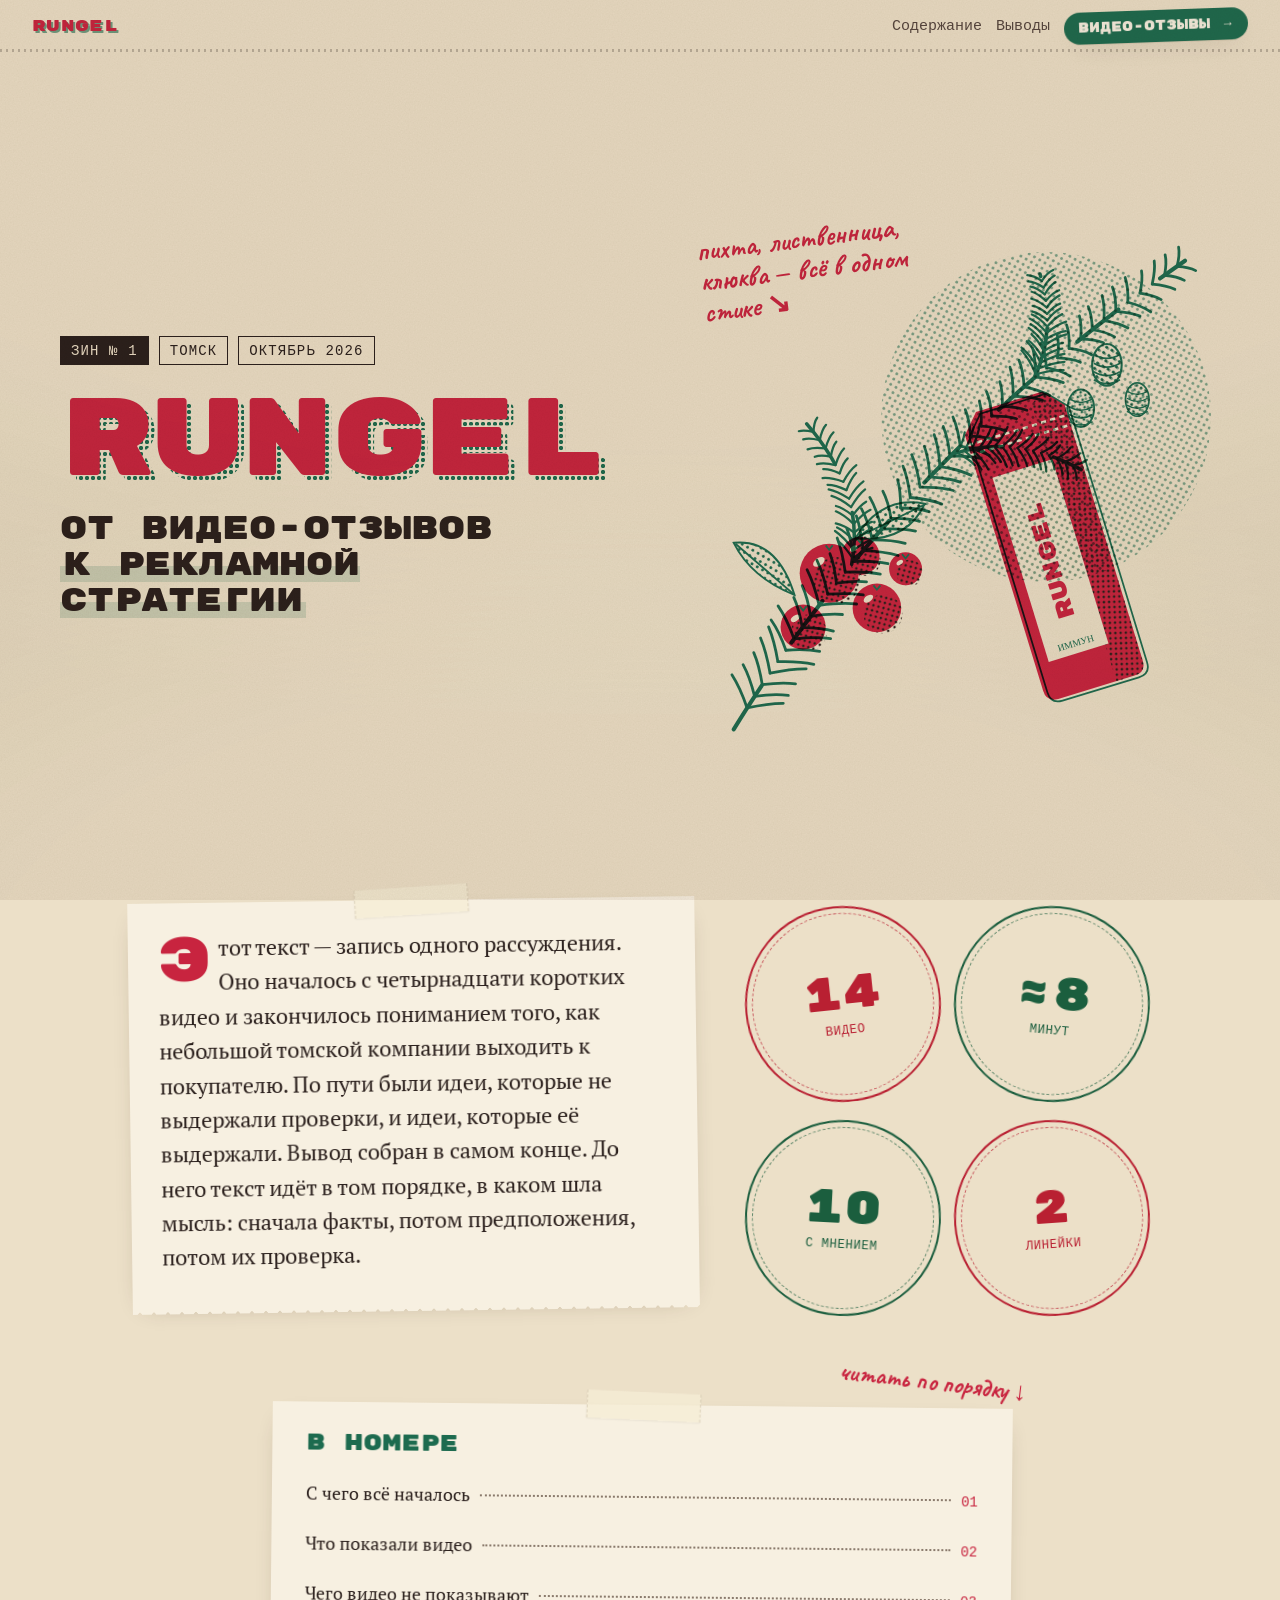
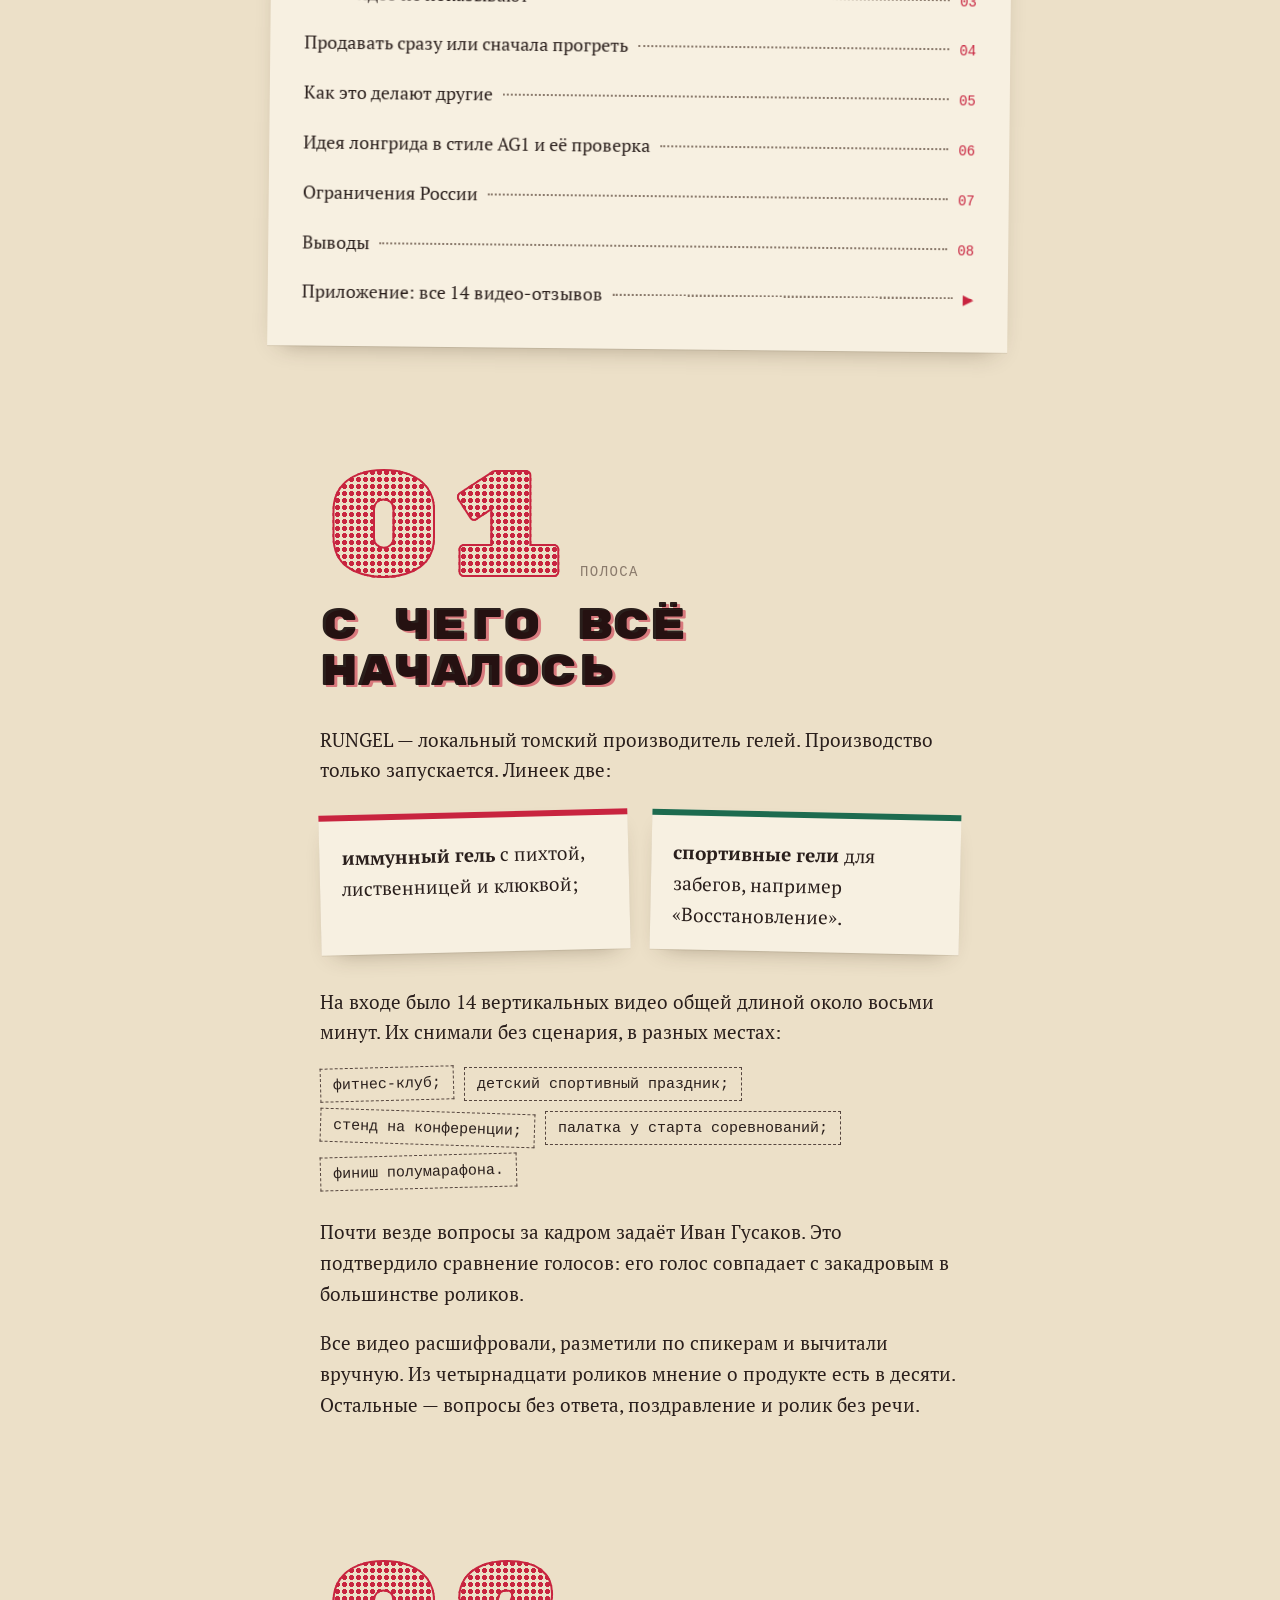
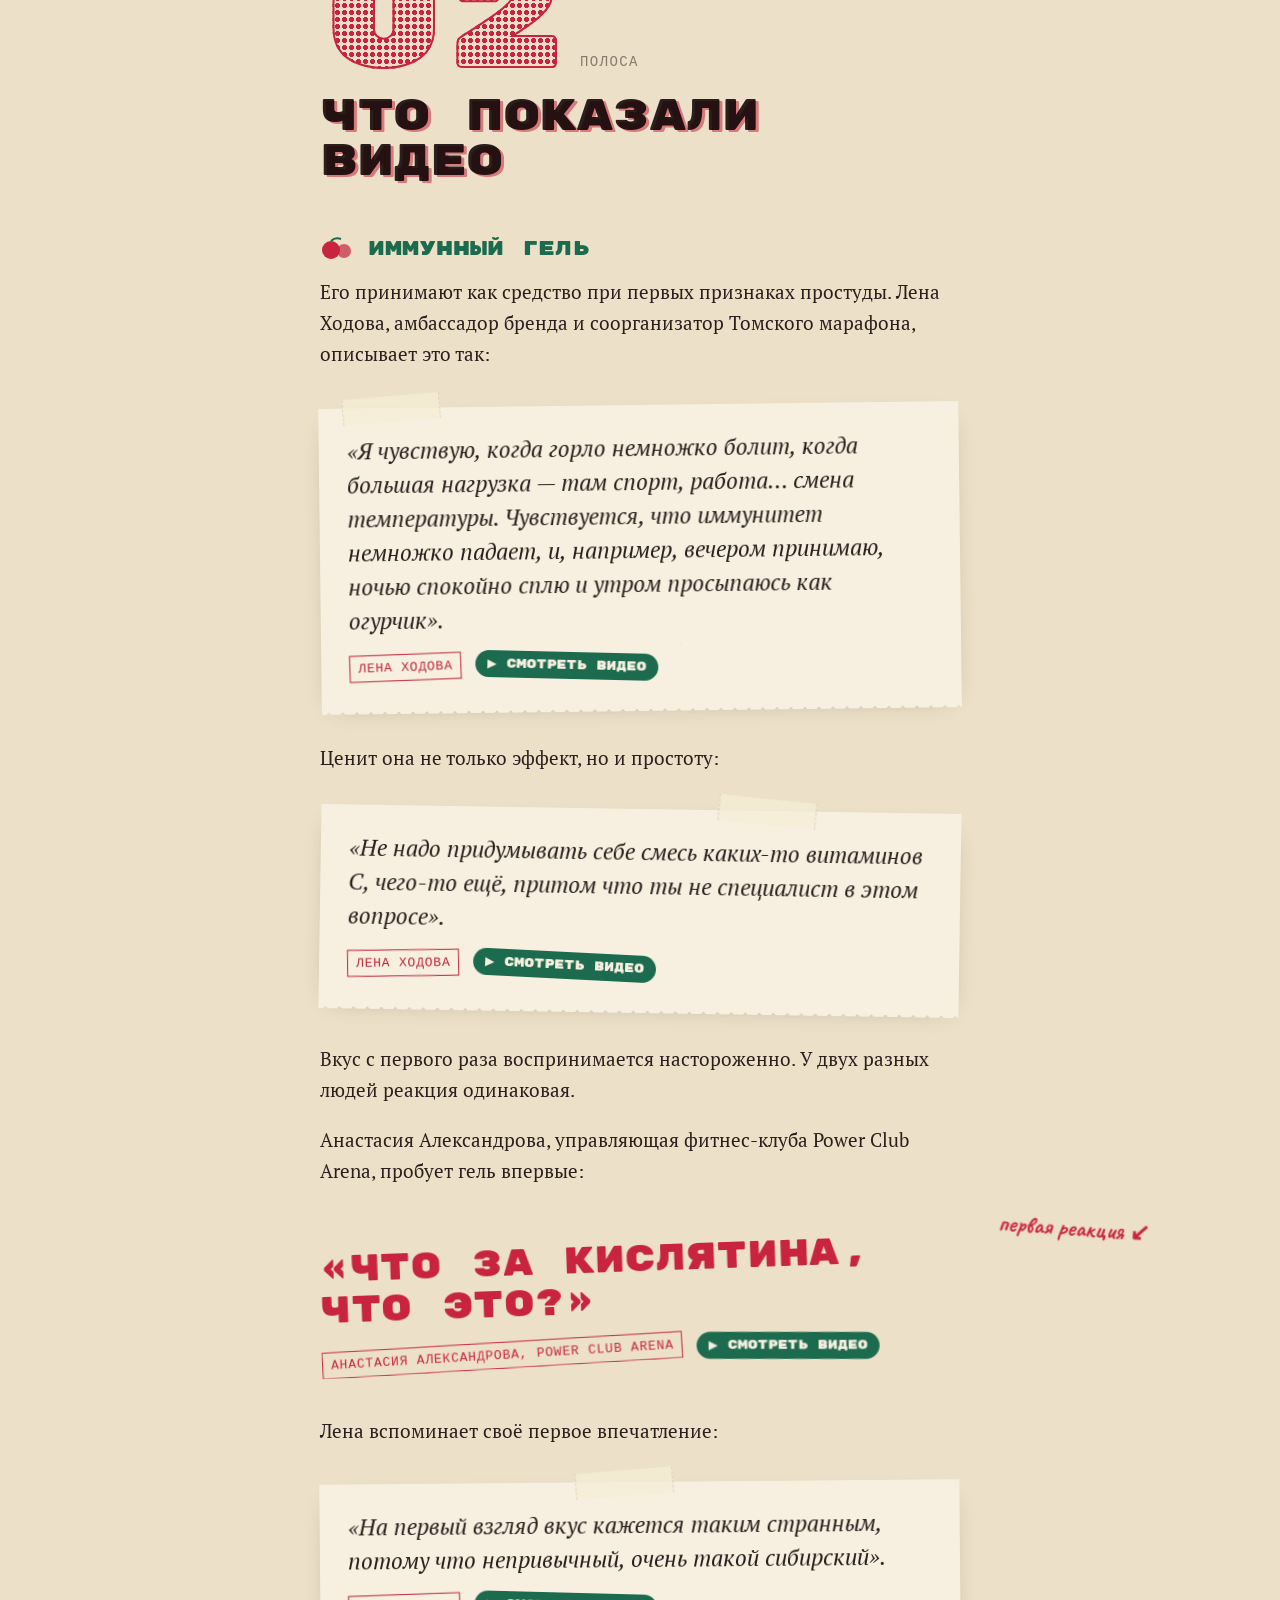
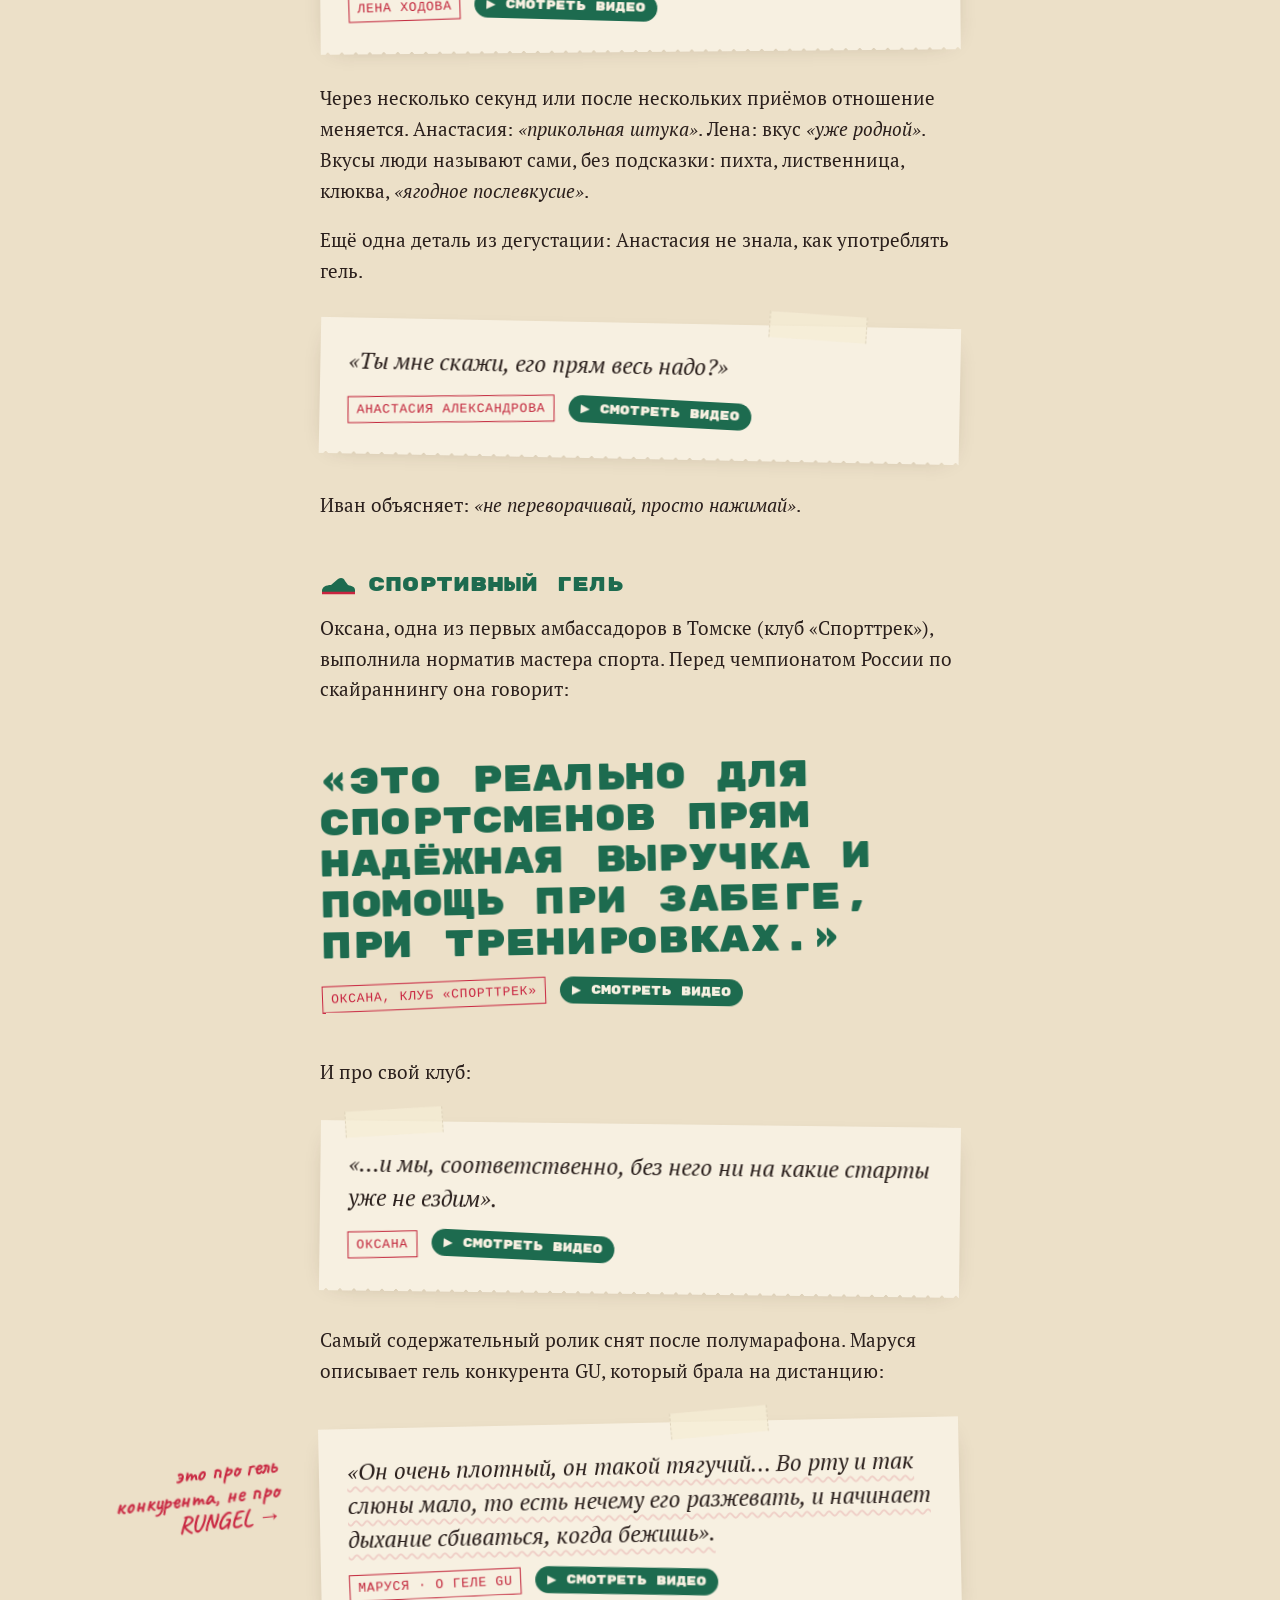
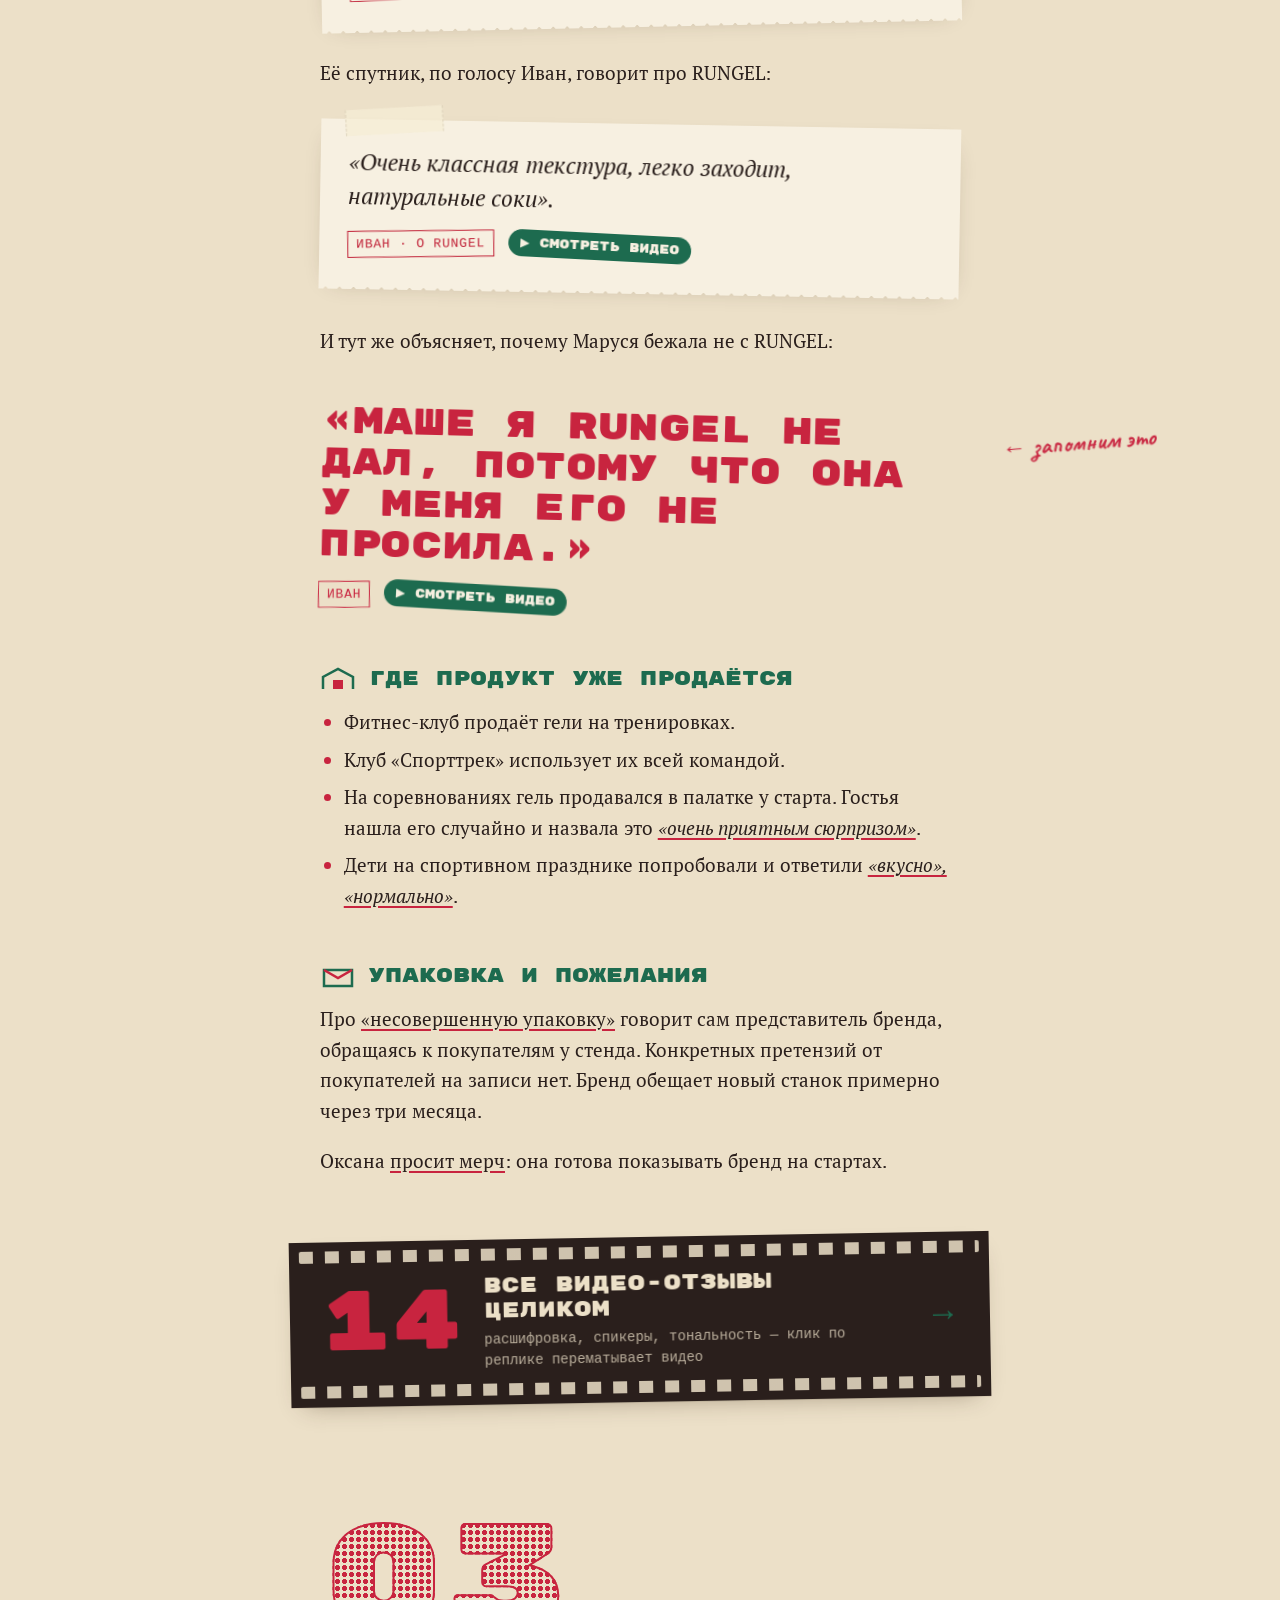
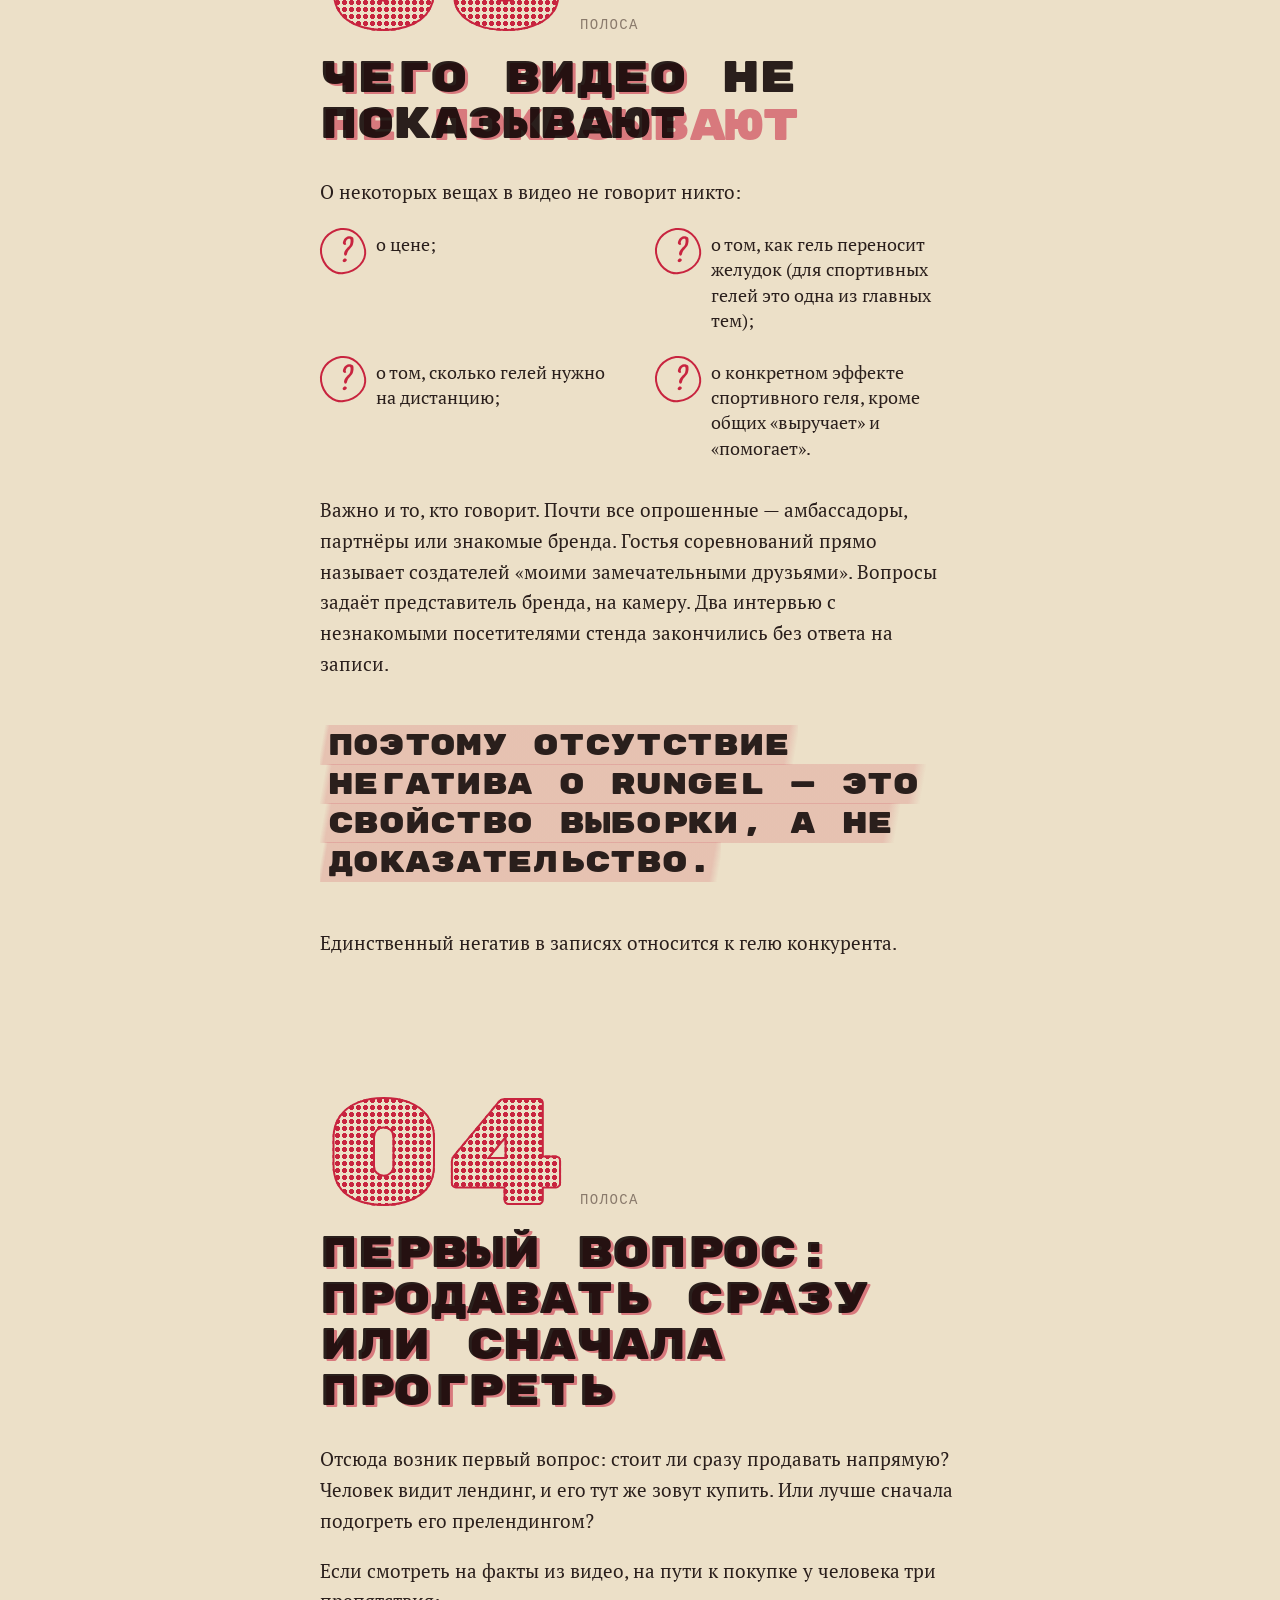
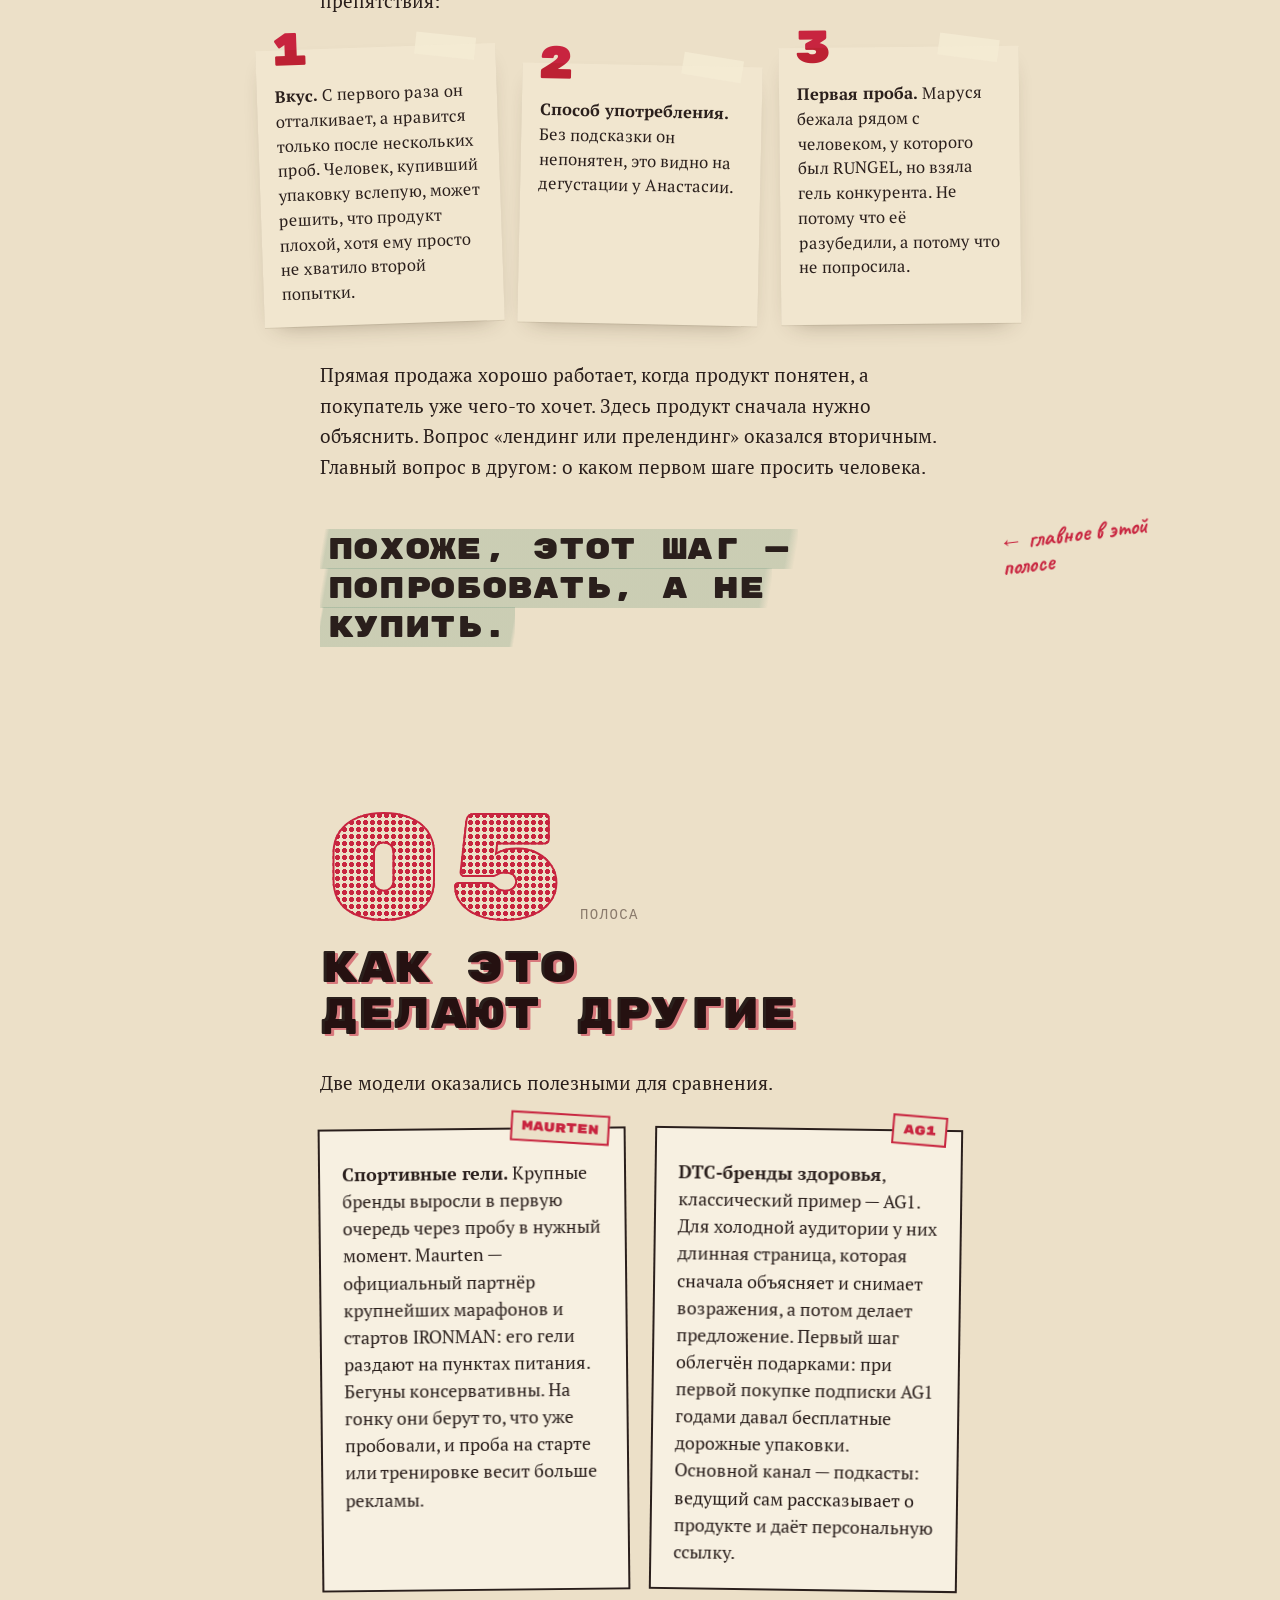
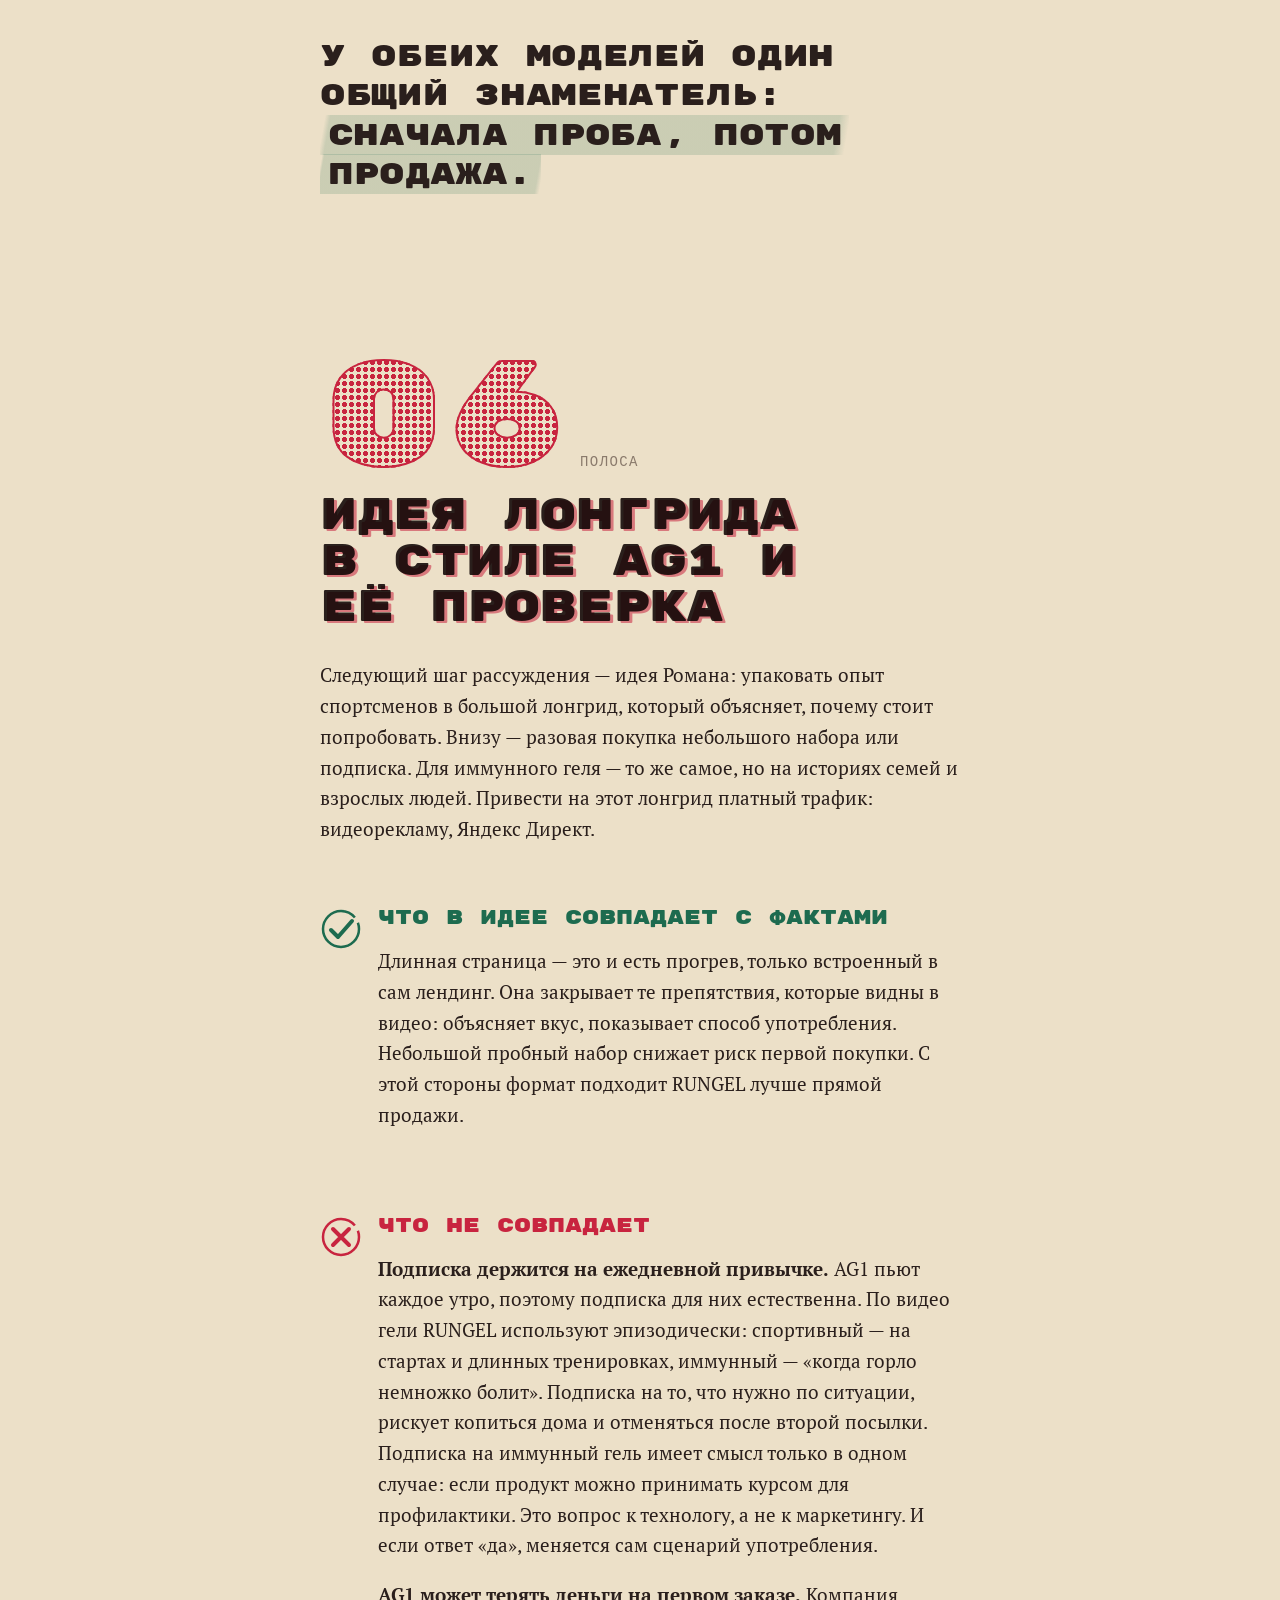
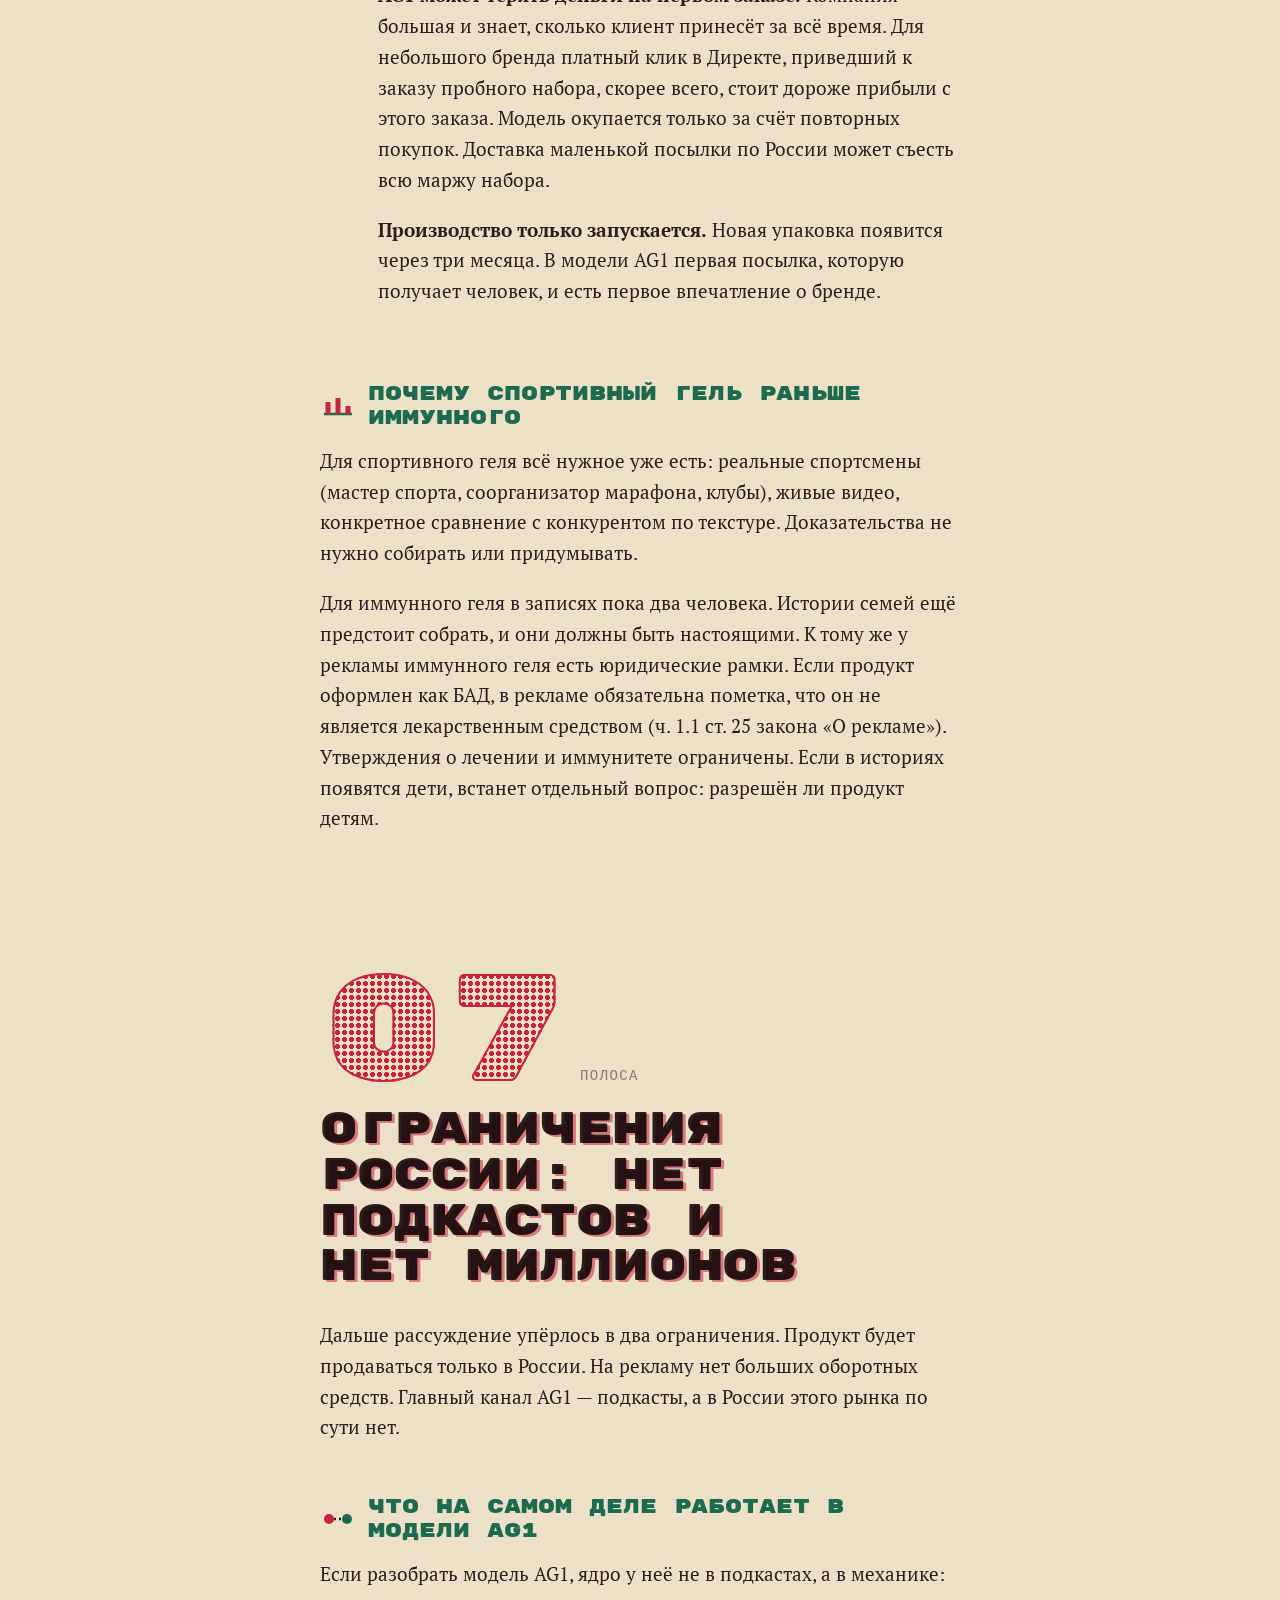
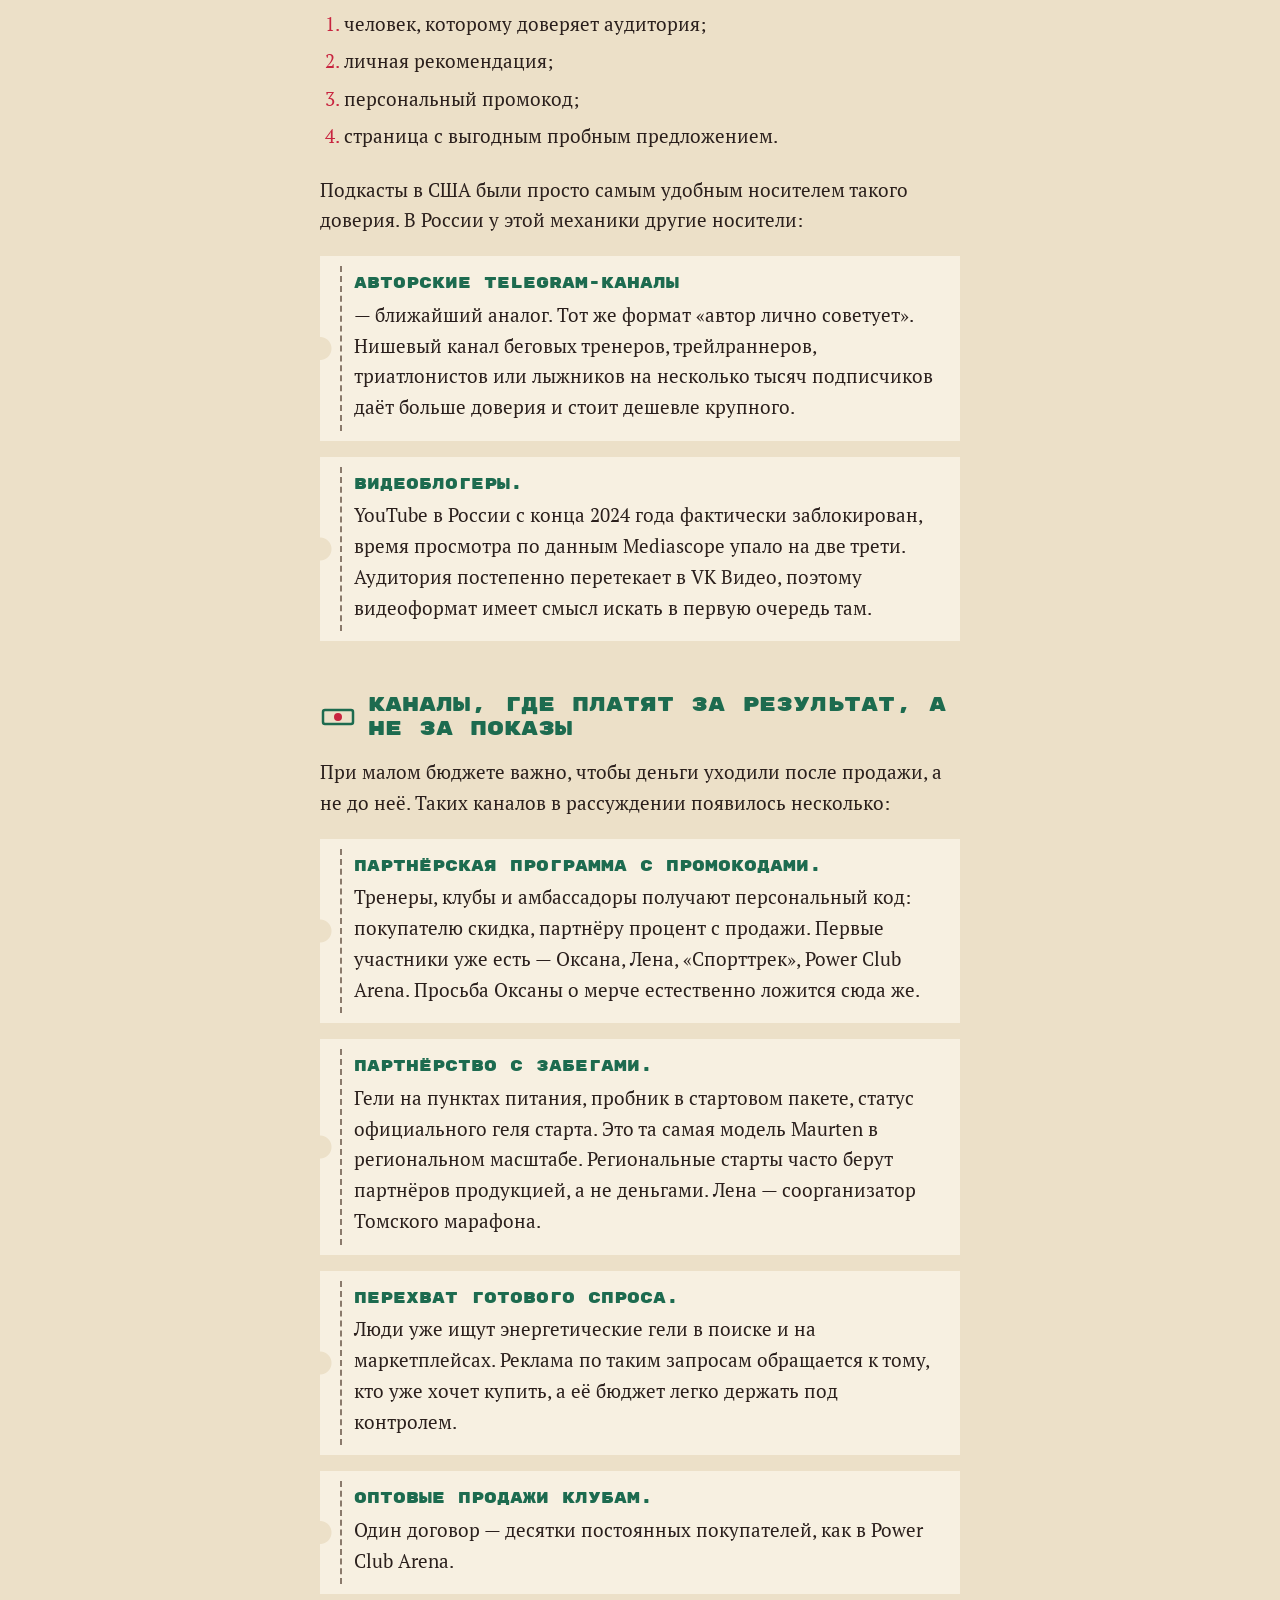
==== commit b470f181: "Редизайн в стиле ризо-зина «Тайга»: главная и страница отзывов" ====
--- a/index.html
+++ b/index.html
@@ -3,601 +3,609 @@
 <head>
 <meta charset="utf-8">
 <meta name="viewport" content="width=device-width, initial-scale=1">
-<link rel="icon" href="data:image/svg+xml,%3Csvg xmlns=%27http://www.w3.org/2000/svg%27 viewBox=%270 0 32 32%27%3E%3Crect width=%2732%27 height=%2732%27 rx=%276%27 fill=%27%2324513b%27/%3E%3Ctext x=%2716%27 y=%2723%27 font-family=%27Arial%27 font-weight=%27900%27 font-size=%2720%27 text-anchor=%27middle%27 fill=%27%23f2ede2%27%3ER%3C/text%3E%3C/svg%3E">
 <title>RUNGEL: от видео-отзывов к рекламной стратегии</title>
-<meta name="description" content="Запись одного рассуждения: от четырнадцати видео-отзывов к пониманию, как небольшой томской компании выходить к покупателю.">
+<meta name="description" content="Зин № 1. Запись одного рассуждения: от четырнадцати видео-отзывов к пониманию, как небольшой томской компании выходить к покупателю.">
+<link rel="icon" href="data:image/svg+xml,%3Csvg xmlns=%27http://www.w3.org/2000/svg%27 viewBox=%270 0 32 32%27%3E%3Ccircle cx=%2713%27 cy=%2716%27 r=%2711%27 fill=%27%23c8243f%27/%3E%3Ccircle cx=%2719%27 cy=%2716%27 r=%2711%27 fill=%27%231d6b4f%27 style=%27mix-blend-mode:multiply%27/%3E%3C/svg%3E">
 <script>document.documentElement.classList.add("js")</script>
 <link rel="preconnect" href="https://fonts.googleapis.com">
 <link rel="preconnect" href="https://fonts.gstatic.com" crossorigin>
-<link href="https://fonts.googleapis.com/css2?family=Unbounded:wght@400;600;800&family=Literata:ital,opsz,wght@0,7..72,400;0,7..72,600;1,7..72,400;1,7..72,500&family=IBM+Plex+Mono:wght@400;500&display=swap" rel="stylesheet">
+<link href="https://fonts.googleapis.com/css2?family=Rubik+Mono+One&family=PT+Serif:ital,wght@0,400;0,700;1,400;1,700&family=PT+Mono&family=Caveat:wght@500;700&display=swap" rel="stylesheet">
 <style>
 :root{
-  --paper:#f2ede2; --paper-2:#e9e2d2; --card:#f8f5ee;
-  --ink:#16251d; --ink-2:#44534a; --ink-3:#7a8279;
-  --line:#d6cdb8;
-  --fir:#24513b; --fir-soft:#dbe5d9;
-  --cran:#b02a3e; --cran-soft:#f3d9d9;
-  --larch:#b9781f; --larch-soft:#f1e2c4;
-  --contour:rgba(36,81,59,.10);
-  --grain:.05;
-  --display:"Unbounded",system-ui,sans-serif;
-  --serif:"Literata",Georgia,serif;
-  --mono:"IBM Plex Mono",ui-monospace,monospace;
+  --paper:#ece0c8; --slip:#f7f0e1; --slip-2:#f1e6cf;
+  --ink:#2a1f1c; --ink-2:#56463f; --ink-3:#8a7a6c;
+  --cran:#c8243f; --fir:#1d6b4f;
+  --cran-t:rgba(200,36,63,.16); --fir-t:rgba(29,107,79,.16);
+  --tape:rgba(246,238,214,.72); --tape-edge:rgba(120,100,70,.18);
+  --shadow:0 1px 0 rgba(60,40,20,.08),0 10px 24px -14px rgba(60,40,20,.45);
+  --blend:multiply;
+  --noise:.22;
+  --display:"Rubik Mono One",Impact,sans-serif;
+  --serif:"PT Serif",Georgia,serif;
+  --mono:"PT Mono",ui-monospace,monospace;
+  --hand:"Caveat",cursive;
 }
 @media (prefers-color-scheme: dark){
   :root:not([data-theme="light"]){
-    --paper:#0f1713; --paper-2:#16201b; --card:#141e19;
-    --ink:#ebe5d6; --ink-2:#b4b6a8; --ink-3:#7f877d;
-    --line:#2a3630;
-    --fir:#7cc39a; --fir-soft:#1b2c23;
-    --cran:#ef7d8b; --cran-soft:#35191e;
-    --larch:#e3ab55; --larch-soft:#33281a;
-    --contour:rgba(124,195,154,.08);
-    --grain:.07;
+    --paper:#16120e; --slip:#211b15; --slip-2:#1c1712;
+    --ink:#efe3cb; --ink-2:#c9b9a0; --ink-3:#8b7d6b;
+    --cran:#ff5e76; --fir:#3fc48f;
+    --cran-t:rgba(255,94,118,.16); --fir-t:rgba(63,196,143,.15);
+    --tape:rgba(240,228,200,.16); --tape-edge:rgba(255,255,255,.08);
+    --shadow:0 12px 26px -14px rgba(0,0,0,.9);
+    --blend:screen; --noise:.32;
   }
 }
 :root[data-theme="dark"]{
-  --paper:#0f1713; --paper-2:#16201b; --card:#141e19;
-  --ink:#ebe5d6; --ink-2:#b4b6a8; --ink-3:#7f877d;
-  --line:#2a3630;
-  --fir:#7cc39a; --fir-soft:#1b2c23;
-  --cran:#ef7d8b; --cran-soft:#35191e;
-  --larch:#e3ab55; --larch-soft:#33281a;
-  --contour:rgba(124,195,154,.08);
-  --grain:.07;
+  --paper:#16120e; --slip:#211b15; --slip-2:#1c1712;
+  --ink:#efe3cb; --ink-2:#c9b9a0; --ink-3:#8b7d6b;
+  --cran:#ff5e76; --fir:#3fc48f;
+  --cran-t:rgba(255,94,118,.16); --fir-t:rgba(63,196,143,.15);
+  --tape:rgba(240,228,200,.16); --tape-edge:rgba(255,255,255,.08);
+  --shadow:0 12px 26px -14px rgba(0,0,0,.9);
+  --blend:screen; --noise:.32;
 }
 *{box-sizing:border-box}
-html{-webkit-text-size-adjust:100%;scroll-behavior:smooth}
-@media (prefers-reduced-motion: reduce){html{scroll-behavior:auto}}
-body{margin:0;background:var(--paper);color:var(--ink);font:400 18px/1.7 var(--serif);font-optical-sizing:auto;overflow-x:hidden}
-body::before{content:"";position:fixed;inset:0;pointer-events:none;z-index:50;opacity:var(--grain);
-  background-image:url("data:image/svg+xml,%3Csvg xmlns='http://www.w3.org/2000/svg' width='160' height='160'%3E%3Cfilter id='n'%3E%3CfeTurbulence type='fractalNoise' baseFrequency='.9' numOctaves='3' stitchTiles='stitch'/%3E%3C/filter%3E%3Crect width='100%25' height='100%25' filter='url(%23n)'/%3E%3C/svg%3E")}
+html{-webkit-text-size-adjust:100%;scroll-behavior:smooth;overflow-x:clip}
+body{margin:0;background:var(--paper);color:var(--ink);font:400 19px/1.62 var(--serif);overflow-x:hidden}
+/* paper fibres */
+body::before{content:"";position:fixed;inset:0;pointer-events:none;z-index:60;opacity:var(--noise);mix-blend-mode:var(--blend);
+  background-image:url("data:image/svg+xml,%3Csvg xmlns='http://www.w3.org/2000/svg' width='220' height='220'%3E%3Cfilter id='n'%3E%3CfeTurbulence type='fractalNoise' baseFrequency='.75' numOctaves='3' stitchTiles='stitch'/%3E%3CfeColorMatrix values='0 0 0 0 .45 0 0 0 0 .36 0 0 0 0 .25 0 0 0 .55 0'/%3E%3C/filter%3E%3Crect width='100%25' height='100%25' filter='url(%23n)'/%3E%3C/svg%3E")}
+body::after{content:"";position:fixed;inset:0;pointer-events:none;z-index:59;opacity:.5;
+  background:radial-gradient(120% 80% at 50% 0%,transparent 60%,rgba(80,50,20,.10)),radial-gradient(90% 60% at 50% 110%,transparent 55%,rgba(80,50,20,.10))}
 a{color:inherit}
-::selection{background:var(--larch-soft)}
-
-/* ——— top bar ——— */
-.bar{position:fixed;top:0;left:0;right:0;z-index:40;display:flex;align-items:center;justify-content:space-between;gap:16px;
-  padding:12px clamp(16px,4vw,40px);background:color-mix(in srgb,var(--paper) 86%,transparent);backdrop-filter:blur(8px);-webkit-backdrop-filter:blur(8px);border-bottom:1px solid var(--line)}
-.brand{font:800 15px/1 var(--display);letter-spacing:.14em;text-decoration:none}
-.brand i{font-style:normal;color:var(--cran)}
-.bar nav{display:flex;gap:18px;align-items:center}
-.bar nav a{font:500 12px/1 var(--mono);letter-spacing:.06em;text-transform:uppercase;text-decoration:none;color:var(--ink-2)}
-.bar nav a:hover{color:var(--ink)}
-.bar nav a.pill{color:var(--paper);background:var(--fir);padding:9px 14px;border-radius:999px}
-.bar nav a.pill:hover{color:var(--paper);background:var(--ink)}
-.progress{position:absolute;left:0;bottom:-1px;height:2px;width:100%;background:var(--cran);transform-origin:0 50%;transform:scaleX(var(--p,0))}
-
-/* ——— hero ——— */
-.hero{position:relative;min-height:100svh;display:grid;align-content:end;padding:120px clamp(16px,5vw,64px) clamp(40px,7vh,80px);overflow:hidden;isolation:isolate}
-.hero svg.topo{position:absolute;inset:-10% -20% auto auto;width:min(1100px,140vw);height:auto;z-index:-1;color:var(--contour)}
-.kicker{font:500 12px/1.4 var(--mono);letter-spacing:.14em;text-transform:uppercase;color:var(--ink-3);display:flex;gap:14px;flex-wrap:wrap;align-items:center}
-.kicker b{font-weight:500;color:var(--cran)}
-.hero h1{font:800 clamp(44px,9.2vw,148px)/.92 var(--display);letter-spacing:-.035em;margin:22px 0 0;text-wrap:balance}
-.hero h1 .sub{display:block;font-weight:400;font-size:.36em;letter-spacing:-.01em;line-height:1.1;margin-top:.5em;color:var(--ink-2);max-width:18ch}
-.hero h1 .sub em{font-style:normal;color:var(--fir)}
-.lede{max-width:62ch;margin:40px 0 0;font-size:clamp(18px,1.6vw,21px);color:var(--ink-2)}
-.lede::first-letter{font:800 3.4em/.8 var(--display);float:left;margin:.08em .1em 0 0;color:var(--cran)}
-.tally{display:grid;grid-template-columns:repeat(4,minmax(0,1fr));gap:0;margin-top:48px;border-top:1px solid var(--ink);max-width:1100px}
-.tally div{padding:16px 16px 0 0;border-right:1px solid var(--line);padding-left:16px}
-.tally div:first-child{padding-left:0}
-.tally div:last-child{border-right:0}
-.tally b{display:block;font:600 clamp(30px,4.4vw,56px)/1 var(--display);letter-spacing:-.03em;font-variant-numeric:tabular-nums}
-.tally span{display:block;margin-top:8px;font:400 12px/1.4 var(--mono);color:var(--ink-3);text-transform:uppercase;letter-spacing:.06em}
-
-/* ——— layout ——— */
-.layout{display:grid;grid-template-columns:minmax(200px,260px) minmax(0,68ch) 1fr;gap:clamp(24px,4vw,64px);padding:0 clamp(16px,5vw,64px);max-width:1440px;margin:0 auto}
-.route{position:sticky;top:84px;align-self:start;padding:32px 0;max-height:calc(100vh - 100px);overflow:auto}
-.route h2{font:500 11px/1 var(--mono);letter-spacing:.16em;text-transform:uppercase;color:var(--ink-3);margin:0 0 18px}
-.route ol{list-style:none;margin:0;padding:0;position:relative}
-.route ol::before{content:"";position:absolute;left:5px;top:8px;bottom:8px;width:2px;background:repeating-linear-gradient(var(--line) 0 6px,transparent 6px 11px)}
-.route li{position:relative;padding:0 0 14px 26px}
-.route li::before{content:"";position:absolute;left:0;top:6px;width:12px;height:12px;border-radius:50%;background:var(--paper);border:2px solid var(--ink-3);transition:background .25s,border-color .25s,transform .25s}
-.route li.done::before{background:var(--fir);border-color:var(--fir)}
-.route li.now::before{background:var(--cran);border-color:var(--cran);transform:scale(1.25)}
-.route a{text-decoration:none;display:block;font-size:14px;line-height:1.35;color:var(--ink-2)}
-.route a small{display:block;font:500 10.5px/1 var(--mono);letter-spacing:.1em;color:var(--ink-3);margin-bottom:4px}
-.route li.now a{color:var(--ink)}
-.route a:hover{color:var(--ink)}
-.route .exit{margin-top:22px;padding-top:18px;border-top:1px solid var(--line)}
-.route .exit a{font:500 12px/1.5 var(--mono);text-transform:uppercase;letter-spacing:.06em;color:var(--cran)}
-
-article{padding:24px 0 80px;min-width:0}
-section.km{padding-top:72px;scroll-margin-top:60px}
-.mark{display:flex;align-items:baseline;gap:14px;margin-bottom:10px;font:500 12px/1 var(--mono);letter-spacing:.14em;text-transform:uppercase;color:var(--cran)}
-.mark::after{content:"";flex:1;height:1px;background:var(--line);transform:translateY(-3px)}
-h2.t{font:600 clamp(30px,3.6vw,46px)/1.05 var(--display);letter-spacing:-.03em;margin:0 0 28px;text-wrap:balance}
-h3{font:600 20px/1.25 var(--display);letter-spacing:-.01em;margin:44px 0 12px}
-h3::before{content:"◆ ";color:var(--larch);font-size:.6em;vertical-align:.25em}
-h4{font:500 12px/1.3 var(--mono);text-transform:uppercase;letter-spacing:.12em;color:var(--ink-3);margin:32px 0 10px}
-p{margin:0 0 1.05em}
-strong{font-weight:600}
-ul,ol.num{padding-left:1.2em;margin:0 0 1.2em}
-li{margin:.3em 0}
-li::marker{color:var(--larch)}
-
-/* quotes */
-figure.q{margin:30px 0 30px;position:relative;padding:4px 0 4px 26px;border-left:3px solid var(--fir)}
-figure.q blockquote{margin:0;font:italic 500 clamp(19px,1.7vw,22px)/1.5 var(--serif);color:var(--ink)}
-figure.q figcaption{margin-top:10px;font:400 12.5px/1.5 var(--mono);color:var(--ink-3);display:flex;flex-wrap:wrap;gap:6px 14px;align-items:center}
-.watch{display:inline-flex;align-items:center;gap:6px;text-decoration:none;color:var(--fir);font-weight:500;border-bottom:1px solid currentColor;padding-bottom:1px}
-.watch::before{content:"";width:0;height:0;border-left:7px solid currentColor;border-top:4.5px solid transparent;border-bottom:4.5px solid transparent}
-.watch:hover{color:var(--cran)}
-figure.q.neg{border-left-color:var(--cran)}
-figure.q.big{border:0;padding:0;margin:48px 0}
-figure.q.big blockquote{font:600 clamp(26px,3vw,38px)/1.2 var(--display);font-style:normal;letter-spacing:-.025em}
-figure.q.big blockquote::before{content:"«";color:var(--cran)}
-figure.q.big blockquote::after{content:"»";color:var(--cran)}
+::selection{background:var(--cran);color:var(--slip)}
+.ink{mix-blend-mode:var(--blend)}
+
+/* ——— top strip ——— */
+.bar{position:fixed;top:0;left:0;right:0;z-index:50;display:flex;justify-content:space-between;align-items:center;padding:10px clamp(14px,3vw,32px);
+  background:color-mix(in srgb,var(--paper) 88%,transparent);backdrop-filter:blur(6px);-webkit-backdrop-filter:blur(6px)}
+.bar::after{content:"";position:absolute;left:0;right:0;bottom:0;height:3px;background:repeating-linear-gradient(90deg,var(--ink) 0 2px,transparent 2px 6px);opacity:.25}
+.logo{font:16px/1 var(--display);text-decoration:none;position:relative;color:var(--cran);letter-spacing:.02em}
+.logo{isolation:isolate}.logo::after{content:"RUNGEL";position:absolute;left:2px;top:2px;z-index:-1;color:var(--fir);opacity:.6}
+.bar nav{display:flex;gap:14px;align-items:center}
+.bar nav a{font:15px/1 var(--mono);text-decoration:none;color:var(--ink-2)}
+.bar nav a:hover{color:var(--cran)}
+.sticker{display:inline-block;font:13px/1 var(--display)!important;color:var(--slip)!important;background:var(--fir);padding:10px 14px 9px;border-radius:999px;transform:rotate(-2deg);box-shadow:var(--shadow);transition:transform .2s}
+.sticker:hover{transform:rotate(0) scale(1.04);background:var(--cran)}
+.progress{position:absolute;left:0;bottom:0;height:3px;width:100%;background:var(--cran);transform-origin:0 50%;transform:scaleX(var(--p,0));z-index:1}
+
+/* ——— cover ——— */
+.cover{position:relative;max-width:1240px;margin:0 auto;padding:96px clamp(16px,4vw,40px) 40px;display:grid;grid-template-columns:minmax(0,1.08fr) minmax(0,.92fr);gap:28px;align-items:center;min-height:100svh}
+.issue{display:flex;flex-wrap:wrap;gap:8px 10px;font:14px/1 var(--mono);text-transform:uppercase;letter-spacing:.08em}
+.issue span{border:1.5px solid var(--ink);padding:7px 10px 6px}
+.issue span:first-child{background:var(--ink);color:var(--paper)}
+.mast{font:clamp(48px,8.6vw,128px)/.9 var(--display);margin:26px 0 0;position:relative;color:var(--cran);letter-spacing:-.03em;isolation:isolate}
+.mast::after{content:attr(data-t);position:absolute;left:.055em;top:.05em;z-index:-1;color:transparent;background:radial-gradient(circle,var(--fir) 48%,transparent 52%) 0 0/6px 6px;-webkit-background-clip:text;background-clip:text}
+.dek{font:clamp(20px,2.6vw,32px)/1.12 var(--display);margin:22px 0 0;max-width:15em;color:var(--ink)}
+.dek mark{background:linear-gradient(transparent 52%,var(--fir-t) 52%,var(--fir-t) 92%,transparent 92%);color:inherit;padding:0 .1em}
+.art{position:relative}
+.cover-art{width:100%;height:auto;max-height:78svh;display:block;margin:0 auto}
+.hand{font:700 clamp(22px,2.2vw,28px)/1.1 var(--hand);color:var(--cran)}
+.cover .hand{position:absolute;left:0;top:4%;transform:rotate(-7deg);max-width:8.5em;margin:0}
+.cover .hand::after{content:" ↘"}
+
+/* lede slip + tally */
+.intro{max-width:1100px;margin:0 auto;padding:0 clamp(16px,4vw,40px);display:grid;grid-template-columns:1.4fr 1fr;gap:clamp(20px,4vw,48px);align-items:start}
+.slip{position:relative;background:var(--slip);box-shadow:var(--shadow);padding:28px 30px 30px;transform:rotate(var(--r,0deg))}
+.tape::before{content:"";position:absolute;top:-13px;left:50%;width:112px;height:28px;margin-left:-56px;background:var(--tape);border-left:1px dashed var(--tape-edge);border-right:1px dashed var(--tape-edge);transform:rotate(var(--tr,-3deg));box-shadow:0 1px 2px rgba(0,0,0,.06)}
+.pinked::after{content:"";position:absolute;left:0;right:0;bottom:-9px;height:10px;
+  background:linear-gradient(-45deg,transparent 7px,var(--slip) 0) 0 0/14px 10px repeat-x,linear-gradient(45deg,transparent 7px,var(--slip) 0) 0 0/14px 10px repeat-x}
+.lede{margin:0;font-size:clamp(19px,1.7vw,22px);line-height:1.58}
+.lede::first-letter{font:2.9em/.85 var(--display);float:left;margin:.06em .1em 0 0;color:var(--cran)}
+.tally{display:grid;grid-template-columns:1fr 1fr;gap:18px 14px;padding-top:6px}
+.stamp-n{position:relative;text-align:center;padding:18px 8px 14px;border:2.5px solid var(--c,var(--cran));color:var(--c,var(--cran));border-radius:50%;aspect-ratio:1;display:grid;align-content:center;transform:rotate(var(--r,0deg));mix-blend-mode:var(--blend)}
+.stamp-n::before{content:"";position:absolute;inset:5px;border:1px dashed currentColor;border-radius:50%;opacity:.7}
+.stamp-n b{font:clamp(30px,3.6vw,46px)/1 var(--display)}
+.stamp-n span{font:12.5px/1.2 var(--mono);text-transform:uppercase;letter-spacing:.04em;margin-top:6px}
+
+/* contents */
+.contents{max-width:820px;margin:90px auto 0;padding:0 clamp(16px,4vw,40px)}
+.contents .slip{--r:.6deg;padding:30px 34px 26px}
+.contents h2{font:22px/1 var(--display);margin:0 0 18px;color:var(--fir)}
+.contents ol{list-style:none;margin:0;padding:0}
+.contents li a{display:flex;align-items:baseline;gap:10px;text-decoration:none;padding:7px 0;font-size:18px}
+.contents li a::after{content:"";order:2;flex:1;border-bottom:2px dotted var(--ink-3);transform:translateY(-5px)}
+.contents li a i{order:3;font:14px var(--mono);font-style:normal;color:var(--cran)}
+.contents li a:hover{color:var(--cran)}
+.contents .hand{position:absolute;right:-14px;top:-40px;transform:rotate(6deg);font-size:26px}
+
+/* ——— article ——— */
+article{max-width:720px;margin:0 auto;padding:0 clamp(16px,4vw,40px) 40px;position:relative}
+section.spread{padding-top:120px;position:relative;scroll-margin-top:30px}
+.folio{display:flex;align-items:flex-end;gap:16px;margin-bottom:14px}
+.folio .big{font:clamp(84px,13vw,150px)/.8 var(--display);color:transparent;letter-spacing:-.04em;
+  background:radial-gradient(circle,var(--cran) 46%,transparent 50%) 0 0/7px 7px;-webkit-background-clip:text;background-clip:text;-webkit-text-stroke:2px var(--cran);mix-blend-mode:var(--blend)}
+.folio .lbl{font:14px/1.3 var(--mono);text-transform:uppercase;letter-spacing:.1em;color:var(--ink-3);padding-bottom:8px}
+h2.t{font:clamp(28px,4.2vw,44px)/1.04 var(--display);margin:0 0 30px;position:relative;color:var(--ink);letter-spacing:-.01em;text-wrap:balance}
+h2.t::after{content:attr(data-t);position:absolute;inset:0;left:3px;top:2px;color:var(--cran);opacity:.55;mix-blend-mode:var(--blend);pointer-events:none}
+h3{font:20px/1.2 var(--display);margin:52px 0 16px;color:var(--fir);display:flex;align-items:center;gap:12px}
+h3 svg{flex:none;width:36px;height:24px}
+p{margin:0 0 1em}
+strong{font-weight:700}
+ul,ol{padding-left:1.25em;margin:0 0 1.2em}
+li{margin:.35em 0}
+li::marker{color:var(--cran)}
+a.ref{text-decoration-color:var(--cran);text-decoration-thickness:2px;text-underline-offset:3px}
+a.ref:hover{background:var(--cran-t)}
 .inline-q{font-style:italic}
-figure.q.own blockquote::before,figure.q.own blockquote::after{content:none}
-figure.q.own blockquote{padding-left:22px;border-left:6px solid var(--cran)}
-
-/* marginal notes on wide screens */
-.aside{font:400 13px/1.55 var(--mono);color:var(--ink-3);border-top:1px solid var(--line);padding-top:10px;margin:24px 0}
-
-/* places list */
-.places{list-style:none;padding:0;display:flex;flex-wrap:wrap;gap:8px;margin:14px 0 24px}
-.places li{margin:0;font:400 13px/1 var(--mono);padding:9px 12px;border:1px solid var(--line);border-radius:999px;background:var(--card)}
-.products{display:grid;grid-template-columns:1fr 1fr;gap:12px;list-style:none;padding:0;margin:20px 0 26px}
-.products li{margin:0;background:var(--card);border:1px solid var(--line);padding:18px 18px 16px;border-radius:4px;position:relative;overflow:hidden}
-.products li::after{content:"";position:absolute;right:-18px;top:-18px;width:64px;height:64px;border-radius:50%;background:var(--c);opacity:.18}
-.products li:first-child{--c:var(--cran)}
-.products li:last-child{--c:var(--larch)}
-
-/* blind spots */
-.blind{list-style:none;padding:0;display:grid;grid-template-columns:1fr 1fr;gap:1px;background:var(--line);border:1px solid var(--line);margin:20px 0 28px}
-.blind li{margin:0;background:var(--paper);padding:18px;font-size:16px;line-height:1.45}
-.blind li::before{content:"?";display:block;font:800 26px/1 var(--display);color:var(--larch);margin-bottom:10px}
-
-/* obstacles */
-.obst{list-style:none;padding:0;margin:26px 0 30px;counter-reset:o;display:grid;gap:14px}
-.obst li{counter-increment:o;margin:0;display:grid;grid-template-columns:64px 1fr;gap:16px;padding:18px 20px;background:var(--card);border:1px solid var(--line);border-left:4px solid var(--cran)}
-.obst li::before{content:"0" counter(o);font:800 34px/1 var(--display);color:var(--cran);letter-spacing:-.04em}
-
-/* two models */
-.models{display:grid;grid-template-columns:1fr 1fr;gap:14px;margin:26px 0}
-.models > div{padding:22px;border:1px solid var(--line);background:var(--card)}
-.models > div p:last-child{margin-bottom:0}
-.models .tag{font:500 11px/1 var(--mono);letter-spacing:.12em;text-transform:uppercase;color:var(--fir);display:block;margin-bottom:12px}
-.equals{text-align:center;font:600 clamp(20px,2.4vw,28px)/1.25 var(--display);letter-spacing:-.02em;padding:26px 10px;border-top:2px solid var(--ink);border-bottom:2px solid var(--ink);margin:30px 0}
-.equals span{color:var(--cran)}
-
-/* match / mismatch */
-.verdict{position:relative;padding:4px 0 4px 24px;margin:6px 0 10px}
-.verdict::before{content:"";position:absolute;left:0;top:10px;bottom:10px;width:4px}
-.verdict.yes::before{background:var(--fir)}
-.verdict.no::before{background:var(--cran)}
-.verdict h3::before{content:none}
-.verdict.yes h3{color:var(--fir)}
+.note{font:700 24px/1.05 var(--hand);color:var(--cran);position:absolute;right:-230px;width:190px;transform:rotate(var(--r,-4deg))}
+.note.l{right:auto;left:-230px;text-align:right}
+.note.green{color:var(--fir)}
+
+/* cut-out quotes */
+figure.q{position:relative;margin:36px 0 40px;padding:26px 28px 24px;background:var(--slip);box-shadow:var(--shadow);transform:rotate(var(--r,-.8deg))}
+figure.q::before{content:"";position:absolute;top:-12px;left:var(--tx,24px);width:96px;height:26px;background:var(--tape);border-left:1px dashed var(--tape-edge);border-right:1px dashed var(--tape-edge);transform:rotate(var(--tr,-4deg))}
+figure.q::after{content:"";position:absolute;left:0;right:0;bottom:-9px;height:10px;
+  background:linear-gradient(-45deg,transparent 7px,var(--slip) 0) 0 0/14px 10px repeat-x,linear-gradient(45deg,transparent 7px,var(--slip) 0) 0 0/14px 10px repeat-x}
+figure.q blockquote{margin:0;font:italic 400 clamp(20px,1.9vw,23px)/1.48 var(--serif)}
+figure.q figcaption{display:flex;flex-wrap:wrap;gap:10px 14px;align-items:center;margin-top:16px}
+.who{font:13px/1.2 var(--mono);text-transform:uppercase;letter-spacing:.06em;color:var(--cran);border:1.5px solid var(--cran);padding:5px 8px 4px;transform:rotate(-1.5deg);mix-blend-mode:var(--blend)}
+.watch{font:12px/1 var(--display);text-decoration:none;color:var(--slip);background:var(--fir);padding:8px 12px 7px;border-radius:999px;transform:rotate(2deg);transition:transform .2s,background .2s;white-space:nowrap}
+.watch::before{content:"▶ "}
+.watch:hover{background:var(--cran);transform:rotate(0) scale(1.05)}
+figure.q.neg blockquote{text-decoration:underline wavy var(--cran-t);text-decoration-thickness:2px;text-underline-offset:6px}
+/* poster quotes */
+figure.q.poster{background:none;box-shadow:none;padding:0;transform:rotate(var(--r,-1.2deg));margin:52px 0}
+figure.q.poster::before,figure.q.poster::after{content:none}
+figure.q.poster blockquote{font:clamp(24px,3.4vw,36px)/1.14 var(--display);font-style:normal;color:var(--cran);position:relative;letter-spacing:-.01em}
+figure.q.poster blockquote::before{content:"«"}
+figure.q.poster blockquote::after{content:"»"}
+figure.q.poster.fir blockquote{color:var(--fir)}
+/* author's own statement — highlighter */
+.own{font:clamp(22px,2.8vw,30px)/1.3 var(--display);margin:46px 0;letter-spacing:-.01em}
+.own span:not(.note){background:linear-gradient(100deg,transparent 0 1%,var(--fir-t) 2% 97%,transparent 99%);-webkit-box-decoration-break:clone;box-decoration-break:clone;padding:.05em .25em}
+.own.cr span:not(.note){background:linear-gradient(100deg,transparent 0 1%,var(--cran-t) 2% 97%,transparent 99%)}
+
+/* lists as objects */
+.duo{display:grid;grid-template-columns:1fr 1fr;gap:22px;list-style:none;padding:0;margin:26px 0 34px}
+.duo li{margin:0;position:relative;padding:22px 22px 20px;background:var(--slip);box-shadow:var(--shadow);transform:rotate(var(--r))}
+.duo li:first-child{--r:-1.4deg;border-top:6px solid var(--cran)}
+.duo li:last-child{--r:1.2deg;border-top:6px solid var(--fir)}
+.tags{list-style:none;padding:0;display:flex;flex-wrap:wrap;gap:10px;margin:16px 0 28px}
+.tags li{margin:0;font:15px/1 var(--mono);padding:9px 12px 8px;border:1.5px dashed var(--ink-2);transform:rotate(var(--r,0deg))}
+.tags li:nth-child(odd){--r:-1.5deg}.tags li:nth-child(3n){--r:1.8deg}
+.qs{list-style:none;padding:0;display:grid;grid-template-columns:1fr 1fr;gap:26px 30px;margin:24px 0 34px}
+.qs li{margin:0;position:relative;padding-left:56px;font-size:17.5px;line-height:1.45}
+.qs li::before{content:"?";position:absolute;left:0;top:-4px;width:42px;height:42px;display:grid;place-items:center;font:700 34px/1 var(--hand);color:var(--cran);
+  border:2.5px solid var(--cran);border-radius:52% 48% 55% 45%/48% 55% 45% 52%;transform:rotate(-8deg)}
+.notes3{list-style:none;padding:0;display:grid;grid-template-columns:repeat(3,1fr);gap:20px;margin:30px -60px 36px;counter-reset:o}
+.notes3 li{counter-increment:o;margin:0;position:relative;padding:34px 18px 20px;background:var(--slip-2);box-shadow:var(--shadow);font-size:16.5px;line-height:1.5;transform:rotate(var(--r))}
+.notes3 li:nth-child(1){--r:-2deg}.notes3 li:nth-child(2){--r:1.2deg;margin-top:18px}.notes3 li:nth-child(3){--r:-.6deg}
+.notes3 li::before{content:counter(o);position:absolute;top:-22px;left:14px;font:46px/1 var(--display);color:var(--cran);mix-blend-mode:var(--blend)}
+.notes3 li::after{content:"";position:absolute;top:-10px;right:20px;width:60px;height:22px;background:var(--tape);transform:rotate(8deg)}
+.models{display:grid;grid-template-columns:1fr 1fr;gap:24px;margin:30px 0}
+.models>div{position:relative;padding:30px 22px 22px;border:2px solid var(--ink);background:var(--slip)}
+.models>div:last-child{transform:rotate(.8deg)}
+.models .stmp{position:absolute;top:-16px;right:14px;font:13px/1 var(--display);color:var(--cran);border:2px solid var(--cran);padding:7px 9px 6px;background:var(--paper);transform:rotate(4deg)}
+.models p{margin:0;font-size:17.5px;line-height:1.55}
+.verdict{position:relative;padding:4px 0 4px 58px;margin:18px 0}
+.verdict>svg{position:absolute;left:0;top:44px;width:42px;height:42px}
+.verdict h3{margin-top:38px}
 .verdict.no h3{color:var(--cran)}
-
-/* channels */
-.chan{list-style:none;padding:0;display:grid;gap:12px;margin:18px 0 26px}
-.chan li{margin:0;padding:16px 18px;border:1px solid var(--line);background:var(--card)}
-.chan li strong{display:block;font:600 15px/1.3 var(--display);letter-spacing:-.01em;margin-bottom:6px}
-.legal{list-style:none;padding:0;margin:18px 0}
-.legal li{padding:16px 18px;margin:0 0 10px;background:var(--larch-soft);border-left:4px solid var(--larch)}
-
-/* review CTA */
-.cta{display:grid;grid-template-columns:auto 1fr auto;align-items:center;gap:22px;margin:56px 0 0;padding:26px;background:var(--fir);color:var(--paper);text-decoration:none;position:relative;overflow:hidden;transition:transform .3s cubic-bezier(.2,.7,.2,1)}
-.cta:hover{transform:translateY(-3px)}
-.cta .n{font:800 64px/.9 var(--display);letter-spacing:-.05em}
-.cta .txt b{display:block;font:600 19px/1.25 var(--display);letter-spacing:-.01em}
-.cta .txt span{display:block;margin-top:6px;font:400 13px/1.5 var(--mono);opacity:.8}
-.cta .go{font:600 26px/1 var(--display);width:56px;height:56px;border-radius:50%;display:grid;place-items:center;border:1.5px solid currentColor;transition:background .25s,color .25s}
-.cta:hover .go{background:var(--paper);color:var(--fir)}
-.cta::after{content:"";position:absolute;inset:0;background:repeating-linear-gradient(115deg,transparent 0 22px,rgba(255,255,255,.04) 22px 23px);pointer-events:none}
+.tickets{list-style:none;padding:0;display:grid;gap:16px;margin:20px 0 30px}
+.tickets li{margin:0;position:relative;padding:18px 20px 18px 34px;background:var(--slip);box-shadow:var(--shadow);
+  -webkit-mask:radial-gradient(circle at 0 50%,transparent 11px,#000 12px);mask:radial-gradient(circle at 0 50%,transparent 11px,#000 12px)}
+.tickets li::before{content:"";position:absolute;left:20px;top:10px;bottom:10px;border-left:2px dashed var(--ink-3)}
+.tickets li strong{display:block;font:15px/1.3 var(--display);color:var(--fir);margin-bottom:6px}
+.caution{list-style:none;padding:0;margin:20px 0}
+.caution li{margin:0 0 16px;padding:18px 20px;background:var(--slip);border:3px solid transparent;
+  border-image:repeating-linear-gradient(-45deg,var(--cran) 0 10px,transparent 10px 20px) 3}
+
+/* film-strip CTA */
+.film{display:block;position:relative;margin:60px -30px 0;padding:34px 30px;background:var(--ink);color:var(--paper);text-decoration:none;transform:rotate(-1deg);box-shadow:var(--shadow);transition:transform .25s}
+.film::before,.film::after{content:"";position:absolute;left:10px;right:10px;height:12px;
+  background:repeating-linear-gradient(90deg,var(--paper) 0 14px,transparent 14px 26px);opacity:.85;border-radius:2px}
+.film::before{top:9px}.film::after{bottom:9px}
+.film:hover{transform:rotate(0) translateY(-3px)}
+.film .row{display:flex;align-items:center;gap:22px}
+.film b{font:clamp(58px,8vw,84px)/.85 var(--display);color:var(--cran)}
+.film span{display:block}
+.film .h{font:clamp(17px,2vw,21px)/1.2 var(--display)}
+.film .s{font:14px/1.45 var(--mono);opacity:.75;margin-top:6px}
+.film .arr{margin-left:auto;font:34px/1 var(--display);color:var(--fir)}
 
 /* conclusions */
-#km8{padding-top:96px}
-.concl{margin:30px -26px 0;padding:34px 26px 10px;background:var(--ink);color:var(--paper);position:relative}
-.concl h3{color:var(--paper);margin-top:0}
-.concl h3::before{color:var(--larch)}
-.concl ul{list-style:none;padding:0;counter-reset:c}
-.concl ul li{counter-increment:c;display:grid;grid-template-columns:44px 1fr;gap:10px;padding:14px 0;margin:0;border-top:1px solid rgba(255,255,255,.14)}
-.concl ul li::before{content:counter(c,decimal-leading-zero);font:500 13px/1.9 var(--mono);color:var(--larch)}
-@media (prefers-color-scheme: dark){:root:not([data-theme="light"]) .concl{background:#e9e2d2;color:#16251d}
-  :root:not([data-theme="light"]) .concl h3{color:#16251d}
-  :root:not([data-theme="light"]) .concl ul li{border-top-color:rgba(0,0,0,.12)}
-  :root:not([data-theme="light"]) .concl ul li::before,:root:not([data-theme="light"]) .concl h3::before{color:#a3651a}}
-:root[data-theme="dark"] .concl{background:#e9e2d2;color:#16251d}
-.groups{display:grid;grid-template-columns:1fr 1fr;gap:14px;margin:18px 0 0}
-.groups > div{padding:22px;background:var(--card)}
-.groups .hyp{border:2px dashed var(--larch)}
-.groups .open{border:2px dotted var(--cran)}
-.groups h3{margin-top:0;font-size:17px}
-.groups h3::before{content:none}
-.groups .hyp h3{color:var(--larch)}
-.groups .open h3{color:var(--cran)}
-.groups ul{padding-left:1.1em;margin:0;font-size:16.5px;line-height:1.55}
-.groups li{margin:.55em 0}
-
-hr.cut{border:0;height:24px;margin:60px 0 0;background:radial-gradient(circle,var(--ink-3) 1.4px,transparent 1.6px) center/14px 24px repeat-x;opacity:.6}
-
-footer{border-top:1px solid var(--line);padding:40px clamp(16px,5vw,64px) 60px;display:flex;justify-content:space-between;flex-wrap:wrap;gap:20px;font:400 13px/1.5 var(--mono);color:var(--ink-3)}
-footer a{color:var(--cran);text-decoration:none;font-weight:500}
-
-/* reveal */
-.js .rv{opacity:0;transform:translateY(18px);transition:opacity .7s ease,transform .7s cubic-bezier(.2,.7,.2,1)}
-.js .rv.in{opacity:1;transform:none}
-.hero .ld{animation:up .9s cubic-bezier(.2,.7,.2,1) both}
-.hero .ld:nth-child(2){animation-delay:.08s}.hero .ld:nth-child(3){animation-delay:.18s}.hero .ld:nth-child(4){animation-delay:.28s}
-@keyframes up{from{opacity:0;transform:translateY(26px)}}
+.checklist{padding:34px 28px 34px;margin:26px 0 0;background:var(--slip);box-shadow:var(--shadow);position:relative;transform:rotate(var(--r,0deg));
+  background-image:repeating-linear-gradient(transparent 0 33px,var(--fir-t) 33px 34px)}
+.checklist ul{list-style:none;padding:0;margin:0}
+.checklist h3{margin:0;line-height:34px;height:34px}
+.checklist li{position:relative;padding-left:46px;margin:0;font-size:17.5px;line-height:34px}
+.checklist li+li{margin-top:0}
+.checklist li svg{position:absolute;left:0;top:-2px;width:30px;height:30px}
+.pencil{position:relative;margin:40px 0 0;padding:28px 26px 18px;border:2px dashed var(--ink-3);border-radius:6px 14px 8px 18px;transform:rotate(var(--r,.6deg))}
+.pencil h3,.circled h3{font:700 32px/1 var(--hand);margin:0 0 10px;color:var(--ink-2)}
+.pencil ul,.circled ul{font-size:17.5px;line-height:1.55;margin:0}
+.circled{position:relative;margin:48px 0 0;padding:28px 26px 18px}
+.circled>svg{position:absolute;inset:-10px -14px;width:calc(100% + 28px);height:calc(100% + 20px);pointer-events:none}
+.circled h3{color:var(--cran)}
+
+hr.sprig{border:0;margin:90px auto 0;height:40px;width:200px;background:no-repeat center/contain url("data:image/svg+xml,%3Csvg xmlns='http://www.w3.org/2000/svg' viewBox='0 0 200 40' fill='none' stroke='%231d6b4f' stroke-width='2.4' stroke-linecap='round'%3E%3Cpath d='M10 20H190'/%3E%3Cpath d='M30 20l-8-10M30 20l-8 10M50 20l-8-11M50 20l-8 11M70 20l-8-12M70 20l-8 12M90 20l-8-12M90 20l-8 12M110 20l-8-12M110 20l-8 12M130 20l-8-12M130 20l-8 12M150 20l-8-11M150 20l-8 11M170 20l-8-10M170 20l-8 10'/%3E%3Ccircle cx='190' cy='20' r='5' fill='%23c8243f' stroke='none'/%3E%3C/svg%3E")}
+
+footer{max-width:1100px;margin:110px auto 0;padding:30px clamp(16px,4vw,40px) 60px;border-top:3px double var(--ink-3);display:flex;justify-content:space-between;flex-wrap:wrap;gap:16px;font:14px/1.5 var(--mono);color:var(--ink-3)}
+footer a{color:var(--cran);text-decoration:none}
+
+/* motion: pieces get laid onto the page */
+.js .rv{opacity:0;transform:translateY(-14px) rotate(calc(var(--r,0deg) + 2.5deg)) scale(1.02);transition:opacity .55s ease,transform .7s cubic-bezier(.2,.9,.25,1.15)}
+.js .rv.in{opacity:1;transform:rotate(var(--r,0deg))}
+.cover .ld{animation:drop .9s cubic-bezier(.2,.9,.25,1.1) both}
+.cover .ld:nth-child(2){animation-delay:.1s}.cover .ld:nth-child(3){animation-delay:.2s}
+.cover-art .fir-ink{stroke-dasharray:60;stroke-dashoffset:60;animation:draw 1.6s .3s ease forwards}
+@keyframes drop{from{opacity:0;transform:translateY(-20px) rotate(-2deg)}}
+@keyframes draw{to{stroke-dashoffset:0}}
 @media (prefers-reduced-motion: reduce){
-  .js .rv{opacity:1;transform:none;transition:none}
-  .hero .ld{animation:none}
-  .cta,.cta:hover{transform:none}
+  html{scroll-behavior:auto}
+  .js .rv,.js .rv.in{opacity:1;transform:rotate(var(--r,0deg));transition:none}
+  .cover .ld{animation:none}
+  .cover-art .fir-ink{animation:none;stroke-dasharray:none;stroke-dashoffset:0}
 }
 
-/* ——— responsive ——— */
-@media (max-width:1180px){
-  .layout{grid-template-columns:220px minmax(0,1fr)}
-}
+@media (max-width:1240px){ .note{position:static;display:block;width:auto;margin:-8px 0 22px;transform:rotate(-1.5deg)} .note.l{text-align:left} .notes3{margin-left:0;margin-right:0} }
 @media (max-width:900px){
-  .layout{grid-template-columns:minmax(0,1fr)}
-  .route{display:none}
+  .cover{grid-template-columns:1fr;min-height:auto;padding-top:84px}
+  .cover-art{max-width:460px;margin:0 auto;max-height:none}
+  .cover .hand{top:0}
+  .intro{grid-template-columns:1fr}
+  .tally{grid-template-columns:repeat(4,1fr);gap:10px}
+  .notes3{grid-template-columns:1fr;gap:30px}
+  .notes3 li:nth-child(2){margin-top:0}
   .bar nav a.hide-m{display:none}
 }
 @media (max-width:640px){
-  body{font-size:17px}
-  .tally{grid-template-columns:1fr 1fr}
-  .tally div{padding:14px 12px 14px 0;border-right:0;border-bottom:1px solid var(--line)}
-  .tally div:nth-child(odd){border-right:1px solid var(--line)}
-  .tally div:nth-child(even){padding-left:12px}
-  .products,.blind,.models,.groups{grid-template-columns:1fr}
-  .obst li{grid-template-columns:1fr;gap:6px}
-  .cta{grid-template-columns:1fr;gap:12px}
-  .cta .go{display:none}
-  .concl{margin:30px -16px 0;padding:28px 16px 6px}
-  figure.q{padding-left:18px}
+  body{font-size:18px}
+  .tally{grid-template-columns:1fr 1fr;max-width:340px;margin:0 auto}
+  .duo,.qs,.models{grid-template-columns:1fr}
+  .slip{padding:24px 20px}
+  figure.q{padding:24px 18px 22px}
+  .film{margin:50px 0 0;padding:34px 18px}
+  .film .arr{display:none}
+  .verdict{padding-left:0}
+  .verdict>svg{position:static;width:34px;height:34px;margin-top:30px}
+  .verdict h3{margin-top:8px}
+  .contents .hand{right:6px;top:-34px}
+  .circled>svg{inset:-8px -6px;width:calc(100% + 12px);height:calc(100% + 16px)}
 }
 </style>
 </head>
 <body>
 
 <header class="bar">
-  <a class="brand" href="#top">RUN<i>G</i>EL</a>
+  <a class="logo" href="#top">RUNGEL</a>
   <nav>
-    <a class="hide-m" href="#km8">Выводы</a>
-    <a class="pill" href="reviews.html">Видео-отзывы →</a>
+    <a class="hide-m" href="#contents">Содержание</a>
+    <a class="hide-m" href="#p8">Выводы</a>
+    <a class="sticker" href="reviews.html">Видео-отзывы →</a>
   </nav>
   <div class="progress" id="progress"></div>
 </header>
 
-<section class="hero" id="top">
-  <svg class="topo" viewBox="0 0 1000 800" fill="none" stroke="currentColor" stroke-width="1.4" aria-hidden="true">
-    <path d="M520 400c0-60 70-110 160-110s170 50 170 115-80 120-175 120-155-65-155-125z"/>
-    <path d="M460 400c0-95 100-170 225-170s235 75 235 175-115 185-245 185-215-95-215-190z"/>
-    <path d="M400 405c0-130 130-235 290-235s300 100 300 235-150 250-310 250-280-120-280-250z"/>
-    <path d="M335 410c0-165 160-300 355-300s365 130 365 300-185 315-380 315-340-150-340-315z"/>
-    <path d="M270 415c0-200 190-365 420-365s430 160 430 365-215 380-450 380-400-180-400-380z"/>
-    <path d="M200 420C200 180 420-15 690-15s500 190 500 435-250 445-520 445S200 660 200 420z"/>
-    <path d="M130 425c0-275 250-505 560-505s570 220 570 505-285 510-595 510S130 700 130 425z"/>
-    <path d="M60 430c0-310 280-570 630-570s640 250 640 575-320 575-670 575S60 745 60 430z"/>
-    <circle cx="690" cy="405" r="6" fill="currentColor" stroke="none"/>
-  </svg>
-  <div class="kicker ld"><b>Томск</b><span>·</span><span>Октябрь 2026</span><span>·</span><span>Лонгрид, 8 отметок</span></div>
-  <h1 class="ld">RUNGEL<span class="sub">от видео-отзывов <em>к&nbsp;рекламной стратегии</em></span></h1>
-  <p class="lede ld">Этот текст — запись одного рассуждения. Оно началось с четырнадцати коротких видео и закончилось пониманием того, как небольшой томской компании выходить к покупателю. По пути были идеи, которые не выдержали проверки, и идеи, которые её выдержали. Вывод собран в самом конце. До него текст идёт в том порядке, в каком шла мысль: сначала факты, потом предположения, потом их проверка.</p>
-  <div class="tally ld">
-    <div><b>14</b><span>вертикальных видео</span></div>
-    <div><b>≈8</b><span>минут записи</span></div>
-    <div><b>10</b><span>роликов с мнением</span></div>
-    <div><b>2</b><span>линейки гелей</span></div>
+<!-- ═════════ ОБЛОЖКА ═════════ -->
+<section class="cover" id="top">
+  <div>
+    <div class="issue ld"><span>Зин № 1</span><span>Томск</span><span>Октябрь 2026</span></div>
+    <h1 class="mast ld" data-t="RUNGEL">RUNGEL</h1>
+    <p class="dek ld">от видео-отзывов <mark>к рекламной стратегии</mark></p>
+  </div>
+  <div class="art ld"><svg class="cover-art" viewBox="0 0 600 640" role="img" aria-label="Ветка пихты, шишки лиственницы, клюква и стик геля RUNGEL"><defs><pattern id="dotsG" width="7" height="7" patternUnits="userSpaceOnUse" patternTransform="rotate(30)"><circle cx="3.5" cy="3.5" r="1.7" fill="var(--fir)"/></pattern><pattern id="dotsP" width="6" height="6" patternUnits="userSpaceOnUse" patternTransform="rotate(15)"><circle cx="3" cy="3" r="1.5" fill="var(--ink)"/></pattern></defs><circle cx="400" cy="250" r="190" fill="url(#dotsG)" opacity=".55" class="ink"/><g class="ink fir-ink" fill="none" stroke="var(--fir)" stroke-linecap="round"><path d="M40 610Q230 300 560 70" stroke-width="4.7"/><path d="M55.4 585.3Q80.0 579.8 97.1 579.9" stroke-width="3.2"/><path d="M55.4 585.3Q47.4 561.8 37.9 547.1" stroke-width="3.2"/><path d="M64.1 571.9Q87.1 568.8 102.9 570.9" stroke-width="3.2"/><path d="M64.1 571.9Q58.4 549.3 50.8 535.4" stroke-width="3.2"/><path d="M72.9 558.5Q95.6 555.5 111.2 557.6" stroke-width="3.2"/><path d="M72.9 558.5Q69.2 535.6 63.1 521.5" stroke-width="3.2"/><path d="M81.9 545.2Q106.5 540.0 123.5 540.2" stroke-width="3.2"/><path d="M81.9 545.2Q77.5 520.4 70.9 504.6" stroke-width="3.2"/><path d="M90.9 532.0Q115.4 531.2 132.3 535.1" stroke-width="3.2"/><path d="M90.9 532.0Q86.7 507.5 80.2 491.9" stroke-width="3.2"/><path d="M100.1 518.8Q123.2 517.1 139.0 520.2" stroke-width="3.2"/><path d="M100.1 518.8Q92.5 497.1 83.1 483.9" stroke-width="3.2"/><path d="M109.5 505.7Q134.5 503.1 151.7 505.3" stroke-width="3.2"/><path d="M109.5 505.7Q101.2 482.4 91.1 467.7" stroke-width="3.2"/><path d="M119.0 492.7Q140.5 492.5 154.9 496.8" stroke-width="3.2"/><path d="M119.0 492.7Q115.4 471.2 109.2 457.9" stroke-width="3.2"/><path d="M128.6 479.8Q150.6 476.2 165.3 477.6" stroke-width="3.2"/><path d="M128.6 479.8Q125.1 457.9 118.9 444.3" stroke-width="3.2"/><path d="M138.4 467.0Q164.0 463.8 181.6 465.5" stroke-width="3.2"/><path d="M138.4 467.0Q132.6 442.0 124.5 425.9" stroke-width="3.2"/><path d="M148.3 454.2Q172.7 452.3 189.3 455.1" stroke-width="3.2"/><path d="M148.3 454.2Q143.3 430.3 135.9 415.1" stroke-width="3.2"/><path d="M158.3 441.5Q179.3 438.3 193.0 440.0" stroke-width="3.2"/><path d="M158.3 441.5Q156.1 420.5 150.9 407.5" stroke-width="3.2"/><path d="M168.5 428.9Q192.6 427.8 208.9 431.1" stroke-width="3.2"/><path d="M168.5 428.9Q165.2 404.9 159.2 389.5" stroke-width="3.2"/><path d="M178.8 416.4Q202.1 415.6 217.8 419.1" stroke-width="3.2"/><path d="M178.8 416.4Q176.0 393.1 170.3 378.2" stroke-width="3.2"/><path d="M189.2 403.9Q213.3 404.8 229.5 409.6" stroke-width="3.2"/><path d="M189.2 403.9Q186.8 379.7 181.3 364.0" stroke-width="3.2"/><path d="M199.8 391.6Q222.6 391.5 237.6 395.6" stroke-width="3.2"/><path d="M199.8 391.6Q194.7 369.5 187.1 355.6" stroke-width="3.2"/><path d="M210.5 379.3Q233.9 378.3 249.5 381.5" stroke-width="3.2"/><path d="M210.5 379.3Q205.0 356.8 196.8 342.6" stroke-width="3.2"/><path d="M221.3 367.0Q241.3 366.6 254.1 370.3" stroke-width="3.2"/><path d="M221.3 367.0Q218.1 347.5 211.8 335.5" stroke-width="3.2"/><path d="M232.3 354.9Q252.2 354.9 264.9 359.0" stroke-width="3.2"/><path d="M232.3 354.9Q232.4 334.7 228.8 322.2" stroke-width="3.2"/><path d="M243.4 342.8Q265.5 344.7 279.8 350.3" stroke-width="3.2"/><path d="M243.4 342.8Q240.8 320.7 235.0 306.6" stroke-width="3.2"/><path d="M254.7 330.8Q277.8 330.8 293.0 334.7" stroke-width="3.2"/><path d="M254.7 330.8Q251.5 308.1 245.1 293.5" stroke-width="3.2"/><path d="M266.0 318.9Q287.4 320.2 301.0 325.1" stroke-width="3.2"/><path d="M266.0 318.9Q264.6 297.5 259.6 283.9" stroke-width="3.2"/><path d="M277.6 307.1Q299.4 310.5 313.4 317.2" stroke-width="3.2"/><path d="M277.6 307.1Q276.1 284.8 271.0 270.4" stroke-width="3.2"/><path d="M289.2 295.3Q310.7 294.5 324.4 297.7" stroke-width="3.2"/><path d="M289.2 295.3Q287.0 274.3 281.4 261.0" stroke-width="3.2"/><path d="M301.0 283.6Q321.3 287.3 334.1 294.0" stroke-width="3.2"/><path d="M301.0 283.6Q298.5 263.1 292.6 250.0" stroke-width="3.2"/><path d="M312.9 272.0Q332.0 272.8 343.6 277.2" stroke-width="3.2"/><path d="M312.9 272.0Q311.7 253.2 306.8 241.5" stroke-width="3.2"/><path d="M325.0 260.5Q342.6 261.5 353.0 266.0" stroke-width="3.2"/><path d="M325.0 260.5Q326.1 242.8 323.1 232.1" stroke-width="3.2"/><path d="M337.2 249.1Q355.2 248.7 365.9 252.0" stroke-width="3.2"/><path d="M337.2 249.1Q336.2 231.5 331.3 220.8" stroke-width="3.2"/><path d="M349.5 237.7Q367.3 238.2 377.8 242.2" stroke-width="3.2"/><path d="M349.5 237.7Q350.1 220.0 346.6 209.3" stroke-width="3.2"/><path d="M362.0 226.4Q382.9 226.8 395.9 230.7" stroke-width="3.2"/><path d="M362.0 226.4Q362.2 205.7 358.3 192.5" stroke-width="3.2"/><path d="M374.6 215.2Q393.0 218.8 404.0 225.3" stroke-width="3.2"/><path d="M374.6 215.2Q373.6 196.4 368.7 184.6" stroke-width="3.2"/><path d="M387.3 204.1Q407.5 205.6 419.8 210.4" stroke-width="3.2"/><path d="M387.3 204.1Q388.1 184.0 384.6 171.1" stroke-width="3.2"/><path d="M400.2 193.0Q417.4 196.5 427.2 202.8" stroke-width="3.2"/><path d="M400.2 193.0Q399.3 175.6 394.3 164.9" stroke-width="3.2"/><path d="M413.2 182.0Q430.0 182.8 439.5 186.9" stroke-width="3.2"/><path d="M413.2 182.0Q415.2 165.4 412.7 155.3" stroke-width="3.2"/><path d="M426.4 171.1Q443.0 173.1 452.4 178.3" stroke-width="3.2"/><path d="M426.4 171.1Q427.2 154.5 423.7 144.3" stroke-width="3.2"/><path d="M439.7 160.3Q456.5 160.7 466.1 164.5" stroke-width="3.2"/><path d="M439.7 160.3Q441.3 143.7 438.3 133.6" stroke-width="3.2"/><path d="M453.1 149.5Q469.6 152.1 478.9 157.7" stroke-width="3.2"/><path d="M453.1 149.5Q452.9 133.0 448.5 122.8" stroke-width="3.2"/><path d="M466.6 138.9Q484.2 141.7 494.3 147.4" stroke-width="3.2"/><path d="M466.6 138.9Q467.7 121.1 464.3 110.0" stroke-width="3.2"/><path d="M480.3 128.3Q498.0 129.5 508.2 133.8" stroke-width="3.2"/><path d="M480.3 128.3Q480.5 111.0 476.3 100.2" stroke-width="3.2"/><path d="M494.1 117.8Q511.0 122.2 520.5 129.0" stroke-width="3.2"/><path d="M494.1 117.8Q494.8 100.3 491.0 89.3" stroke-width="3.2"/><path d="M508.1 107.3Q523.9 109.6 532.5 114.8" stroke-width="3.2"/><path d="M508.1 107.3Q511.5 91.5 509.9 81.8" stroke-width="3.2"/><path d="M522.2 96.9Q539.0 98.4 548.3 102.9" stroke-width="3.2"/><path d="M522.2 96.9Q525.9 80.5 524.5 70.3" stroke-width="3.2"/><path d="M536.4 86.7Q551.4 88.2 559.2 92.6" stroke-width="3.2"/><path d="M536.4 86.7Q539.2 72.0 537.1 63.2" stroke-width="3.2"/><path d="M550.8 76.5Q565.1 77.4 572.3 81.4" stroke-width="3.2"/><path d="M550.8 76.5Q554.2 62.6 552.6 54.4" stroke-width="3.2"/><path d="M175.9 419.8Q192.0 336.3 124.1 257.9" stroke-width="4.1"/><path d="M177.1 413.1Q190.0 403.5 199.8 400.9" stroke-width="2.6"/><path d="M177.1 413.1Q168.5 399.2 160.6 393.3" stroke-width="2.6"/><path d="M178.3 403.2Q193.4 392.2 205.3 388.7" stroke-width="2.6"/><path d="M178.3 403.2Q166.7 388.2 156.7 381.4" stroke-width="2.6"/><path d="M178.9 393.2Q190.4 382.1 199.6 378.5" stroke-width="2.6"/><path d="M178.9 393.2Q168.1 381.5 159.1 377.3" stroke-width="2.6"/><path d="M178.9 383.3Q190.0 373.4 199.2 370.8" stroke-width="2.6"/><path d="M178.9 383.3Q167.1 374.5 157.6 372.7" stroke-width="2.6"/><path d="M178.3 373.4Q188.7 361.4 197.6 357.0" stroke-width="2.6"/><path d="M178.3 373.4Q166.7 362.3 157.7 358.7" stroke-width="2.6"/><path d="M177.1 363.6Q185.2 351.9 192.6 347.6" stroke-width="2.6"/><path d="M177.1 363.6Q166.0 354.6 157.8 352.6" stroke-width="2.6"/><path d="M175.3 353.8Q183.5 339.6 191.4 333.4" stroke-width="2.6"/><path d="M175.3 353.8Q162.3 343.8 152.7 341.0" stroke-width="2.6"/><path d="M172.9 344.1Q181.3 330.2 189.5 324.2" stroke-width="2.6"/><path d="M172.9 344.1Q159.2 335.3 149.4 333.4" stroke-width="2.6"/><path d="M169.9 334.3Q175.1 320.7 181.1 314.6" stroke-width="2.6"/><path d="M169.9 334.3Q157.0 328.1 148.1 328.2" stroke-width="2.6"/><path d="M166.3 324.7Q173.4 311.4 181.3 305.5" stroke-width="2.6"/><path d="M166.3 324.7Q152.1 319.5 142.4 320.4" stroke-width="2.6"/><path d="M162.1 315.0Q165.9 302.8 171.3 297.7" stroke-width="2.6"/><path d="M162.1 315.0Q150.4 309.6 143.2 310.1" stroke-width="2.6"/><path d="M157.3 305.4Q161.3 292.3 167.1 286.4" stroke-width="2.6"/><path d="M157.3 305.4Q144.1 302.1 135.9 304.3" stroke-width="2.6"/><path d="M151.9 295.8Q153.8 283.8 158.2 278.5" stroke-width="2.6"/><path d="M151.9 295.8Q140.2 293.3 133.4 295.9" stroke-width="2.6"/><path d="M145.8 286.3Q149.2 273.6 155.0 267.7" stroke-width="2.6"/><path d="M145.8 286.3Q132.8 284.4 125.1 287.3" stroke-width="2.6"/><path d="M139.2 276.8Q141.4 264.6 146.4 259.1" stroke-width="2.6"/><path d="M139.2 276.8Q126.9 273.9 120.1 275.9" stroke-width="2.6"/><path d="M131.9 267.3Q132.4 255.9 136.2 250.9" stroke-width="2.6"/><path d="M131.9 267.3Q120.8 264.5 115.0 266.4" stroke-width="2.6"/><path d="M291.4 293.2Q362.2 268.6 440.3 310.6" stroke-width="4.1"/><path d="M297.1 291.3Q311.3 298.4 317.8 305.7" stroke-width="2.6"/><path d="M297.1 291.3Q305.0 277.5 306.2 267.8" stroke-width="2.6"/><path d="M305.6 288.9Q319.5 300.1 325.5 310.5" stroke-width="2.6"/><path d="M305.6 288.9Q314.5 273.2 316.5 261.7" stroke-width="2.6"/><path d="M314.2 287.0Q327.7 299.3 333.3 310.4" stroke-width="2.6"/><path d="M314.2 287.0Q322.2 270.6 323.4 258.3" stroke-width="2.6"/><path d="M322.9 285.6Q336.1 294.8 341.4 303.0" stroke-width="2.6"/><path d="M322.9 285.6Q333.1 273.2 336.0 263.8" stroke-width="2.6"/><path d="M331.6 284.6Q343.6 293.8 347.9 301.7" stroke-width="2.6"/><path d="M331.6 284.6Q340.8 273.0 342.9 263.9" stroke-width="2.6"/><path d="M340.4 284.2Q351.3 296.9 354.8 307.4" stroke-width="2.6"/><path d="M340.4 284.2Q351.7 271.6 355.6 261.5" stroke-width="2.6"/><path d="M349.2 284.2Q358.9 296.2 361.4 305.9" stroke-width="2.6"/><path d="M349.2 284.2Q361.5 274.1 366.0 265.8" stroke-width="2.6"/><path d="M358.1 284.7Q366.6 297.0 368.1 306.6" stroke-width="2.6"/><path d="M358.1 284.7Q368.8 274.1 372.2 265.0" stroke-width="2.6"/><path d="M367.0 285.6Q376.1 297.6 378.1 306.7" stroke-width="2.6"/><path d="M367.0 285.6Q379.6 277.1 384.5 269.4" stroke-width="2.6"/><path d="M376.0 287.1Q384.7 299.0 386.4 307.8" stroke-width="2.6"/><path d="M376.0 287.1Q387.4 278.0 391.3 269.6" stroke-width="2.6"/><path d="M385.0 289.0Q393.0 301.5 394.1 310.5" stroke-width="2.6"/><path d="M385.0 289.0Q397.7 281.4 402.8 273.9" stroke-width="2.6"/><path d="M394.1 291.4Q400.3 304.1 400.1 312.9" stroke-width="2.6"/><path d="M394.1 291.4Q407.1 285.3 412.6 278.8" stroke-width="2.6"/><path d="M403.2 294.3Q409.5 304.2 409.5 310.5" stroke-width="2.6"/><path d="M403.2 294.3Q413.2 288.9 416.2 282.7" stroke-width="2.6"/><path d="M412.4 297.6Q418.7 309.1 418.8 316.5" stroke-width="2.6"/><path d="M412.4 297.6Q423.8 292.0 428.1 285.3" stroke-width="2.6"/><path d="M421.7 301.5Q426.1 313.5 424.8 321.1" stroke-width="2.6"/><path d="M421.7 301.5Q433.9 297.4 439.0 291.8" stroke-width="2.6"/><path d="M431.0 305.8Q435.9 316.2 435.1 322.4" stroke-width="2.6"/><path d="M431.0 305.8Q442.4 303.6 446.8 299.4" stroke-width="2.6"/><path d="M386.2 205.1Q412.6 151.2 392.9 85.3" stroke-width="4.1"/><path d="M388.2 200.8Q407.0 195.4 420.1 196.0" stroke-width="2.6"/><path d="M388.2 200.8Q380.3 182.9 371.6 173.2" stroke-width="2.6"/><path d="M391.0 194.2Q408.7 187.2 421.1 186.5" stroke-width="2.6"/><path d="M391.0 194.2Q381.5 178.1 371.6 170.0" stroke-width="2.6"/><path d="M393.5 187.5Q409.6 179.1 421.1 177.4" stroke-width="2.6"/><path d="M393.5 187.5Q385.7 171.1 377.6 162.8" stroke-width="2.6"/><path d="M395.6 180.8Q409.1 172.6 418.6 171.2" stroke-width="2.6"/><path d="M395.6 180.8Q387.6 167.4 379.5 161.7" stroke-width="2.6"/><path d="M397.4 174.0Q410.2 165.9 419.5 164.7" stroke-width="2.6"/><path d="M397.4 174.0Q390.2 160.5 383.1 154.7" stroke-width="2.6"/><path d="M398.8 167.1Q412.8 157.4 423.3 154.8" stroke-width="2.6"/><path d="M398.8 167.1Q388.9 153.3 379.8 147.3" stroke-width="2.6"/><path d="M399.9 160.1Q412.9 152.1 422.7 151.0" stroke-width="2.6"/><path d="M399.9 160.1Q390.6 147.8 382.3 143.1" stroke-width="2.6"/><path d="M400.7 153.0Q413.2 142.9 423.0 140.1" stroke-width="2.6"/><path d="M400.7 153.0Q390.1 141.0 380.9 136.6" stroke-width="2.6"/><path d="M401.2 145.8Q410.9 134.9 418.6 131.5" stroke-width="2.6"/><path d="M401.2 145.8Q391.6 135.1 383.5 131.9" stroke-width="2.6"/><path d="M401.3 138.5Q409.4 128.2 416.0 125.2" stroke-width="2.6"/><path d="M401.3 138.5Q391.9 130.0 384.2 128.5" stroke-width="2.6"/><path d="M401.1 131.2Q409.2 121.7 416.1 119.4" stroke-width="2.6"/><path d="M401.1 131.2Q391.8 123.1 384.4 122.0" stroke-width="2.6"/><path d="M400.6 123.8Q408.5 113.2 415.5 109.9" stroke-width="2.6"/><path d="M400.6 123.8Q390.5 115.3 382.9 113.8" stroke-width="2.6"/><path d="M399.7 116.2Q407.7 106.5 414.9 104.0" stroke-width="2.6"/><path d="M399.7 116.2Q390.3 107.5 383.3 105.7" stroke-width="2.6"/><path d="M398.5 108.6Q404.8 97.9 410.9 94.6" stroke-width="2.6"/><path d="M398.5 108.6Q388.9 100.8 381.9 99.8" stroke-width="2.6"/><path d="M397.0 100.9Q403.4 90.4 409.8 87.1" stroke-width="2.6"/><path d="M397.0 100.9Q386.7 94.2 379.4 93.9" stroke-width="2.6"/><path d="M395.1 93.2Q401.5 83.4 408.1 80.7" stroke-width="2.6"/><path d="M395.1 93.2Q385.1 86.7 378.3 86.6" stroke-width="2.6"/></g><g class="ink"><g transform="translate(470 190) scale(1)"><ellipse rx="17" ry="24" fill="url(#dotsG)"/><ellipse rx="17" ry="24" fill="none" stroke="var(--fir)" stroke-width="2.4"/><path d="M-15 -12q15 9 30 0" fill="none" stroke="var(--fir)" stroke-width="2"/><path d="M-15 -2q15 9 30 0" fill="none" stroke="var(--fir)" stroke-width="2"/><path d="M-15 8q15 9 30 0" fill="none" stroke="var(--fir)" stroke-width="2"/><path d="M-15 17q15 9 30 0" fill="none" stroke="var(--fir)" stroke-width="2"/></g><g transform="translate(505 230) scale(0.8)"><ellipse rx="17" ry="24" fill="url(#dotsG)"/><ellipse rx="17" ry="24" fill="none" stroke="var(--fir)" stroke-width="2.4"/><path d="M-15 -12q15 9 30 0" fill="none" stroke="var(--fir)" stroke-width="2"/><path d="M-15 -2q15 9 30 0" fill="none" stroke="var(--fir)" stroke-width="2"/><path d="M-15 8q15 9 30 0" fill="none" stroke="var(--fir)" stroke-width="2"/><path d="M-15 17q15 9 30 0" fill="none" stroke="var(--fir)" stroke-width="2"/></g><g transform="translate(440 240) scale(0.9)"><ellipse rx="17" ry="24" fill="url(#dotsG)"/><ellipse rx="17" ry="24" fill="none" stroke="var(--fir)" stroke-width="2.4"/><path d="M-15 -12q15 9 30 0" fill="none" stroke="var(--fir)" stroke-width="2"/><path d="M-15 -2q15 9 30 0" fill="none" stroke="var(--fir)" stroke-width="2"/><path d="M-15 8q15 9 30 0" fill="none" stroke="var(--fir)" stroke-width="2"/><path d="M-15 17q15 9 30 0" fill="none" stroke="var(--fir)" stroke-width="2"/></g></g><g class="ink" transform="translate(300 250) rotate(-17)"><path d="M0 22 L0 330 Q0 344 14 344 L106 344 Q120 344 120 330 L120 22 L100 0 L20 0 Z" fill="var(--cran)"/><path d="M84 10 L100 0 L120 22 L120 330 Q120 344 106 344 L84 344 Z" fill="url(#dotsP)"/><path d="M0 34 H120 M0 46 H120" stroke="var(--paper)" stroke-width="3" stroke-dasharray="6 5"/><rect x="16" y="78" width="72" height="222" fill="var(--paper)"/><text x="52" y="189" transform="rotate(-90 52 189)" text-anchor="middle" dominant-baseline="central" font-family="Rubik Mono One" font-size="27" fill="var(--cran)">RUNGEL</text><text x="52" y="292" text-anchor="middle" font-family="PT Mono" font-size="11" fill="var(--fir)">ИММУН</text></g><g transform="translate(305 252) rotate(-17)" fill="none" stroke="var(--fir)" stroke-width="2" class="ink"><path d="M0 22 L0 330 Q0 344 14 344 L106 344 Q120 344 120 330 L120 22 L100 0 L20 0 Z"/></g><g class="ink" fill="url(#dotsG)" stroke="var(--fir)" stroke-width="2.2"><path d="M180 390q30-50 80-40q-20 45-80 40z"/><path d="M110 455q-50-20-70-60q50-5 70 60z"/><path d="M180 390 L262 350 M110 455 L42 396" fill="none"/></g><g class="ink"><circle cx="150" cy="430" r="34" fill="var(--cran)"/><circle cx="158.5" cy="438.5" r="27.200000000000003" fill="url(#dotsP)"/><ellipse cx="138.1" cy="417.08" rx="7.48" ry="4.42" transform="rotate(-35 138.1 417.08)" fill="var(--paper)"/><path d="M146 398l4 5 4-5" stroke="var(--fir)" stroke-width="2" fill="none"/><circle cx="205" cy="470" r="28" fill="var(--cran)"/><circle cx="212.0" cy="477.0" r="22.400000000000002" fill="url(#dotsP)"/><ellipse cx="195.2" cy="459.36" rx="6.16" ry="3.64" transform="rotate(-35 195.2 459.36)" fill="var(--paper)"/><path d="M201 444l4 5 4-5" stroke="var(--fir)" stroke-width="2" fill="none"/><circle cx="120" cy="492" r="26" fill="var(--cran)"/><circle cx="126.5" cy="498.5" r="20.8" fill="url(#dotsP)"/><ellipse cx="110.9" cy="482.12" rx="5.72" ry="3.38" transform="rotate(-35 110.9 482.12)" fill="var(--paper)"/><path d="M116 468l4 5 4-5" stroke="var(--fir)" stroke-width="2" fill="none"/><circle cx="186" cy="410" r="22" fill="var(--cran)"/><circle cx="191.5" cy="415.5" r="17.6" fill="url(#dotsP)"/><ellipse cx="178.3" cy="401.64" rx="4.84" ry="2.8600000000000003" transform="rotate(-35 178.3 401.64)" fill="var(--paper)"/><path d="M182 390l4 5 4-5" stroke="var(--fir)" stroke-width="2" fill="none"/><circle cx="238" cy="425" r="19" fill="var(--cran)"/><circle cx="242.75" cy="429.75" r="15.200000000000001" fill="url(#dotsP)"/><ellipse cx="231.35" cy="417.78" rx="4.18" ry="2.47" transform="rotate(-35 231.35 417.78)" fill="var(--paper)"/><path d="M234 408l4 5 4-5" stroke="var(--fir)" stroke-width="2" fill="none"/></g></svg><p class="hand" aria-hidden="true">пихта, лиственница, клюква — всё в одном стике</p></div>
+</section>
+
+<section class="intro">
+  <div class="slip tape pinked rv" style="--r:-.8deg">
+    <p class="lede">Этот текст — запись одного рассуждения. Оно началось с четырнадцати коротких видео и закончилось пониманием того, как небольшой томской компании выходить к покупателю. По пути были идеи, которые не выдержали проверки, и идеи, которые её выдержали. Вывод собран в самом конце. До него текст идёт в том порядке, в каком шла мысль: сначала факты, потом предположения, потом их проверка.</p>
+  </div>
+  <div class="tally">
+    <div class="stamp-n rv" style="--r:-6deg"><b>14</b><span>видео</span></div>
+    <div class="stamp-n rv" style="--r:5deg;--c:var(--fir)"><b>≈8</b><span>минут</span></div>
+    <div class="stamp-n rv" style="--r:3deg;--c:var(--fir)"><b>10</b><span>с мнением</span></div>
+    <div class="stamp-n rv" style="--r:-4deg"><b>2</b><span>линейки</span></div>
   </div>
 </section>
 
-<div class="layout">
-  <aside class="route" aria-label="Содержание">
-    <h2>Маршрут</h2>
-    <ol id="route">
-      <li><a href="#km1"><small>КМ 1</small>С чего всё началось</a></li>
-      <li><a href="#km2"><small>КМ 2</small>Что показали видео</a></li>
-      <li><a href="#km3"><small>КМ 3</small>Чего видео не показывают</a></li>
-      <li><a href="#km4"><small>КМ 4</small>Продавать сразу или прогреть</a></li>
-      <li><a href="#km5"><small>КМ 5</small>Как это делают другие</a></li>
-      <li><a href="#km6"><small>КМ 6</small>Лонгрид в стиле AG1</a></li>
-      <li><a href="#km7"><small>КМ 7</small>Ограничения России</a></li>
-      <li><a href="#km8"><small>ФИНИШ</small>Выводы</a></li>
+<nav class="contents" id="contents" aria-label="Содержание">
+  <div class="slip tape rv" style="--r:.6deg;--tr:2deg">
+    <span class="hand" aria-hidden="true">читать по порядку ↓</span>
+    <h2>В номере</h2>
+    <ol>
+      <li><a href="#p1">С чего всё началось<i>01</i></a></li>
+      <li><a href="#p2">Что показали видео<i>02</i></a></li>
+      <li><a href="#p3">Чего видео не показывают<i>03</i></a></li>
+      <li><a href="#p4">Продавать сразу или сначала прогреть<i>04</i></a></li>
+      <li><a href="#p5">Как это делают другие<i>05</i></a></li>
+      <li><a href="#p6">Идея лонгрида в стиле AG1 и её проверка<i>06</i></a></li>
+      <li><a href="#p7">Ограничения России<i>07</i></a></li>
+      <li><a href="#p8">Выводы<i>08</i></a></li>
+      <li><a href="reviews.html">Приложение: все 14 видео-отзывов<i>▶</i></a></li>
     </ol>
-    <div class="exit"><a href="reviews.html">▶ Все 14 видео-отзывов</a></div>
-  </aside>
-
-  <article>
-
-    <!-- 1 -->
-    <section class="km" id="km1">
-      <div class="mark rv">Отметка 01</div>
-      <h2 class="t rv">С чего всё началось</h2>
-      <p class="rv">RUNGEL — локальный томский производитель гелей. Производство только запускается. Линеек две:</p>
-      <ul class="products rv">
-        <li><strong>иммунный гель</strong> с пихтой, лиственницей и клюквой;</li>
-        <li><strong>спортивные гели</strong> для забегов, например «Восстановление».</li>
+  </div>
+</nav>
+
+<article>
+
+  <!-- 1 -->
+  <section class="spread" id="p1">
+    <div class="folio rv"><span class="big">01</span><span class="lbl">полоса</span></div>
+    <h2 class="t rv" data-t="С чего всё началось">С чего всё началось</h2>
+    <p class="rv">RUNGEL — локальный томский производитель гелей. Производство только запускается. Линеек две:</p>
+    <ul class="duo">
+      <li class="rv"><strong>иммунный гель</strong> с пихтой, лиственницей и клюквой;</li>
+      <li class="rv"><strong>спортивные гели</strong> для забегов, например «Восстановление».</li>
+    </ul>
+    <p class="rv">На входе было 14 вертикальных видео общей длиной около восьми минут. Их снимали без сценария, в разных местах:</p>
+    <ul class="tags rv">
+      <li>фитнес-клуб;</li>
+      <li>детский спортивный праздник;</li>
+      <li>стенд на конференции;</li>
+      <li>палатка у старта соревнований;</li>
+      <li>финиш полумарафона.</li>
+    </ul>
+    <p class="rv">Почти везде вопросы за кадром задаёт Иван Гусаков. Это подтвердило сравнение голосов: его голос совпадает с закадровым в большинстве роликов.</p>
+    <p class="rv">Все видео расшифровали, разметили по спикерам и вычитали вручную. Из четырнадцати роликов мнение о продукте есть в десяти. Остальные — вопросы без ответа, поздравление и ролик без речи.</p>
+  </section>
+
+  <!-- 2 -->
+  <section class="spread" id="p2">
+    <div class="folio rv"><span class="big">02</span><span class="lbl">полоса</span></div>
+    <h2 class="t rv" data-t="Что показали видео">Что показали видео</h2>
+
+    <h3 class="rv"><svg viewBox="0 0 36 24" aria-hidden="true"><circle cx="11" cy="13" r="9" fill="var(--cran)"/><circle cx="24" cy="14" r="7" fill="var(--cran)" opacity=".7"/><path d="M11 4q4-4 10-2" stroke="var(--fir)" stroke-width="2" fill="none"/></svg>Иммунный гель</h3>
+    <p class="rv">Его принимают как средство при первых признаках простуды. Лена Ходова, амбассадор бренда и соорганизатор Томского марафона, описывает это так:</p>
+    <figure class="q rv" style="--r:-.7deg">
+      <blockquote>«Я чувствую, когда горло немножко болит, когда большая нагрузка — там спорт, работа… смена температуры. Чувствуется, что иммунитет немножко падает, и, например, вечером принимаю, ночью спокойно сплю и утром просыпаюсь как огурчик».</blockquote>
+      <figcaption><span class="who">Лена Ходова</span><a class="watch" href="reviews.html#video_2026-10-02_19-55-06">смотреть видео</a></figcaption>
+    </figure>
+    <p class="rv">Ценит она не только эффект, но и простоту:</p>
+    <figure class="q rv" style="--r:.9deg;--tx:62%;--tr:5deg">
+      <blockquote>«Не надо придумывать себе смесь каких-то витаминов C, чего-то ещё, притом что ты не специалист в этом вопросе».</blockquote>
+      <figcaption><span class="who">Лена Ходова</span><a class="watch" href="reviews.html#video_2026-10-02_19-55-06">смотреть видео</a></figcaption>
+    </figure>
+    <p class="rv">Вкус с первого раза воспринимается настороженно. У двух разных людей реакция одинаковая.</p>
+    <p class="rv">Анастасия Александрова, управляющая фитнес-клуба Power Club Arena, пробует гель впервые:</p>
+    <figure class="q poster rv" style="--r:-2deg">
+      <span class="note" style="--r:6deg;top:-6px" aria-hidden="true">первая реакция ↙</span>
+      <blockquote>Что за кислятина, что это?</blockquote>
+      <figcaption><span class="who">Анастасия Александрова, Power Club Arena</span><a class="watch" href="reviews.html#video_2026-10-02_19-54-38">смотреть видео</a></figcaption>
+    </figure>
+    <p class="rv">Лена вспоминает своё первое впечатление:</p>
+    <figure class="q rv" style="--r:-.5deg;--tx:40%">
+      <blockquote>«На первый взгляд вкус кажется таким странным, потому что непривычный, очень такой сибирский».</blockquote>
+      <figcaption><span class="who">Лена Ходова</span><a class="watch" href="reviews.html#video_2026-10-02_19-54-48">смотреть видео</a></figcaption>
+    </figure>
+    <p class="rv">Через несколько секунд или после нескольких приёмов отношение меняется. Анастасия: <span class="inline-q">«прикольная штука»</span>. Лена: вкус <span class="inline-q">«уже родной»</span>. Вкусы люди называют сами, без подсказки: пихта, лиственница, клюква, <span class="inline-q">«ягодное послевкусие»</span>.</p>
+    <p class="rv">Ещё одна деталь из дегустации: Анастасия не знала, как употреблять гель.</p>
+    <figure class="q rv" style="--r:1.1deg;--tx:70%;--tr:3deg">
+      <blockquote>«Ты мне скажи, его прям весь надо?»</blockquote>
+      <figcaption><span class="who">Анастасия Александрова</span><a class="watch" href="reviews.html#video_2026-10-02_19-54-38">смотреть видео</a></figcaption>
+    </figure>
+    <p class="rv">Иван объясняет: <span class="inline-q">«не переворачивай, просто нажимай»</span>.</p>
+
+    <h3 class="rv"><svg viewBox="0 0 36 24" aria-hidden="true"><path d="M2 18c0-4 4-6 9-6l7-6c3-2 6-1 7 2l3 4c4 1 7 2 7 5v3H2z" fill="var(--fir)"/><path d="M2 20h33" stroke="var(--cran)" stroke-width="2.5"/></svg>Спортивный гель</h3>
+    <p class="rv">Оксана, одна из первых амбассадоров в Томске (клуб «Спорттрек»), выполнила норматив мастера спорта. Перед чемпионатом России по скайраннингу она говорит:</p>
+    <figure class="q poster fir rv" style="--r:-1deg">
+      <blockquote>Это реально для спортсменов прям надёжная выручка и помощь при забеге, при тренировках.</blockquote>
+      <figcaption><span class="who">Оксана, клуб «Спорттрек»</span><a class="watch" href="reviews.html#video_2026-10-02_19-55-10">смотреть видео</a></figcaption>
+    </figure>
+    <p class="rv">И про свой клуб:</p>
+    <figure class="q rv" style="--r:.7deg">
+      <blockquote>«…и мы, соответственно, без него ни на какие старты уже не ездим».</blockquote>
+      <figcaption><span class="who">Оксана</span><a class="watch" href="reviews.html#video_2026-10-02_19-55-10">смотреть видео</a></figcaption>
+    </figure>
+    <p class="rv">Самый содержательный ролик снят после полумарафона. Маруся описывает гель конкурента GU, который брала на дистанцию:</p>
+    <figure class="q neg rv" style="--r:-1.2deg;--tx:55%">
+      <span class="note l" style="--r:-5deg;top:30px" aria-hidden="true">это про гель конкурента, не про RUNGEL →</span>
+      <blockquote>«Он очень плотный, он такой тягучий… Во рту и так слюны мало, то есть нечему его разжевать, и начинает дыхание сбиваться, когда бежишь».</blockquote>
+      <figcaption><span class="who">Маруся · о геле GU</span><a class="watch" href="reviews.html#video_2026-10-02_19-55-38">смотреть видео</a></figcaption>
+    </figure>
+    <p class="rv">Её спутник, по голосу Иван, говорит про RUNGEL:</p>
+    <figure class="q rv" style="--r:1deg">
+      <blockquote>«Очень классная текстура, легко заходит, натуральные соки».</blockquote>
+      <figcaption><span class="who">Иван · о RUNGEL</span><a class="watch" href="reviews.html#video_2026-10-02_19-55-38">смотреть видео</a></figcaption>
+    </figure>
+    <p class="rv">И тут же объясняет, почему Маруся бежала не с RUNGEL:</p>
+    <figure class="q poster rv" style="--r:1.4deg">
+      <span class="note" style="--r:-6deg;top:10px" aria-hidden="true">← запомним это</span>
+      <blockquote>Маше я RUNGEL не дал, потому что она у меня его не просила.</blockquote>
+      <figcaption><span class="who">Иван</span><a class="watch" href="reviews.html#video_2026-10-02_19-55-38">смотреть видео</a></figcaption>
+    </figure>
+
+    <h3 class="rv"><svg viewBox="0 0 36 24" aria-hidden="true"><path d="M3 22V10l15-8 15 8v12" fill="none" stroke="var(--fir)" stroke-width="2.5"/><rect x="13" y="13" width="10" height="9" fill="var(--cran)"/></svg>Где продукт уже продаётся</h3>
+    <ul class="rv">
+      <li>Фитнес-клуб продаёт гели на тренировках.</li>
+      <li>Клуб «Спорттрек» использует их всей командой.</li>
+      <li>На соревнованиях гель продавался в палатке у старта. Гостья нашла его случайно и назвала это <a class="ref inline-q" href="reviews.html#video_2026-10-02_19-55-25">«очень приятным сюрпризом»</a>.</li>
+      <li>Дети на спортивном празднике попробовали и ответили <a class="ref inline-q" href="reviews.html#video_2026-10-02_19-54-44">«вкусно», «нормально»</a>.</li>
+    </ul>
+
+    <h3 class="rv"><svg viewBox="0 0 36 24" aria-hidden="true"><rect x="4" y="6" width="28" height="16" fill="none" stroke="var(--fir)" stroke-width="2.5"/><path d="M4 6l14 8 14-8" fill="none" stroke="var(--cran)" stroke-width="2.5"/></svg>Упаковка и пожелания</h3>
+    <p class="rv">Про <a class="ref" href="reviews.html#video_2026-10-02_19-54-57">«несовершенную упаковку»</a> говорит сам представитель бренда, обращаясь к покупателям у стенда. Конкретных претензий от покупателей на записи нет. Бренд обещает новый станок примерно через три месяца.</p>
+    <p class="rv">Оксана <a class="ref" href="reviews.html#video_2026-10-02_19-55-20">просит мерч</a>: она готова показывать бренд на стартах.</p>
+
+    <a class="film rv" href="reviews.html" style="--r:-1deg">
+      <span class="row"><b>14</b><span><span class="h">Все видео-отзывы целиком</span><span class="s">расшифровка, спикеры, тональность — клик по реплике перематывает видео</span></span><span class="arr" aria-hidden="true">→</span></span>
+    </a>
+  </section>
+
+  <!-- 3 -->
+  <section class="spread" id="p3">
+    <div class="folio rv"><span class="big">03</span><span class="lbl">полоса</span></div>
+    <h2 class="t rv" data-t="Чего видео не показывают">Чего видео не показывают</h2>
+    <p class="rv">О некоторых вещах в видео не говорит никто:</p>
+    <ul class="qs">
+      <li class="rv">о цене;</li>
+      <li class="rv">о том, как гель переносит желудок (для спортивных гелей это одна из главных тем);</li>
+      <li class="rv">о том, сколько гелей нужно на дистанцию;</li>
+      <li class="rv">о конкретном эффекте спортивного геля, кроме общих «выручает» и «помогает».</li>
+    </ul>
+    <p class="rv">Важно и то, кто говорит. Почти все опрошенные — амбассадоры, партнёры или знакомые бренда. Гостья соревнований прямо называет создателей «моими замечательными друзьями». Вопросы задаёт представитель бренда, на камеру. Два интервью с незнакомыми посетителями стенда закончились без ответа на записи.</p>
+    <p class="own cr rv"><span>Поэтому отсутствие негатива о RUNGEL — это свойство выборки, а не доказательство.</span></p>
+    <p class="rv">Единственный негатив в записях относится к гелю конкурента.</p>
+  </section>
+
+  <!-- 4 -->
+  <section class="spread" id="p4">
+    <div class="folio rv"><span class="big">04</span><span class="lbl">полоса</span></div>
+    <h2 class="t rv" data-t="Первый вопрос: продавать сразу или сначала прогреть">Первый вопрос: продавать сразу или сначала прогреть</h2>
+    <p class="rv">Отсюда возник первый вопрос: стоит ли сразу продавать напрямую? Человек видит лендинг, и его тут же зовут купить. Или лучше сначала подогреть его прелендингом?</p>
+    <p class="rv">Если смотреть на факты из видео, на пути к покупке у человека три препятствия:</p>
+    <ol class="notes3">
+      <li class="rv"><strong>Вкус.</strong> С первого раза он отталкивает, а нравится только после нескольких проб. Человек, купивший упаковку вслепую, может решить, что продукт плохой, хотя ему просто не хватило второй попытки.</li>
+      <li class="rv"><strong>Способ употребления.</strong> Без подсказки он непонятен, это видно на дегустации у Анастасии.</li>
+      <li class="rv"><strong>Первая проба.</strong> Маруся бежала рядом с человеком, у которого был RUNGEL, но взяла гель конкурента. Не потому что её разубедили, а потому что не попросила.</li>
+    </ol>
+    <p class="rv">Прямая продажа хорошо работает, когда продукт понятен, а покупатель уже чего-то хочет. Здесь продукт сначала нужно объяснить. Вопрос «лендинг или прелендинг» оказался вторичным. Главный вопрос в другом: о каком первом шаге просить человека.</p>
+    <p class="own rv" style="position:relative"><span class="note" style="--r:-7deg;top:-10px" aria-hidden="true">← главное в этой полосе</span><span>Похоже, этот шаг — попробовать, а не купить.</span></p>
+  </section>
+
+  <!-- 5 -->
+  <section class="spread" id="p5">
+    <div class="folio rv"><span class="big">05</span><span class="lbl">полоса</span></div>
+    <h2 class="t rv" data-t="Как это делают другие">Как это делают другие</h2>
+    <p class="rv">Две модели оказались полезными для сравнения.</p>
+    <div class="models">
+      <div class="rv" style="--r:-.6deg"><span class="stmp" aria-hidden="true">Maurten</span>
+        <p><strong>Спортивные гели.</strong> Крупные бренды выросли в первую очередь через пробу в нужный момент. Maurten — официальный партнёр крупнейших марафонов и стартов IRONMAN: его гели раздают на пунктах питания. Бегуны консервативны. На гонку они берут то, что уже пробовали, и проба на старте или тренировке весит больше рекламы.</p>
+      </div>
+      <div class="rv" style="--r:.8deg"><span class="stmp" aria-hidden="true">AG1</span>
+        <p><strong>DTC-бренды здоровья</strong>, классический пример — AG1. Для холодной аудитории у них длинная страница, которая сначала объясняет и снимает возражения, а потом делает предложение. Первый шаг облегчён подарками: при первой покупке подписки AG1 годами давал бесплатные дорожные упаковки. Основной канал — подкасты: ведущий сам рассказывает о продукте и даёт персональную ссылку.</p>
+      </div>
+    </div>
+    <p class="own rv">У обеих моделей один общий знаменатель: <span>сначала проба, потом продажа.</span></p>
+  </section>
+
+  <!-- 6 -->
+  <section class="spread" id="p6">
+    <div class="folio rv"><span class="big">06</span><span class="lbl">полоса</span></div>
+    <h2 class="t rv" data-t="Идея лонгрида в стиле AG1 и её проверка">Идея лонгрида в стиле AG1 и её проверка</h2>
+    <p class="rv">Следующий шаг рассуждения — идея Романа: упаковать опыт спортсменов в большой лонгрид, который объясняет, почему стоит попробовать. Внизу — разовая покупка небольшого набора или подписка. Для иммунного геля — то же самое, но на историях семей и взрослых людей. Привести на этот лонгрид платный трафик: видеорекламу, Яндекс Директ.</p>
+
+    <div class="verdict yes rv">
+      <svg viewBox="0 0 42 42" aria-hidden="true"><circle cx="21" cy="21" r="18" fill="none" stroke="var(--fir)" stroke-width="2.5" stroke-dasharray="100 6"/><path d="M11 22l7 7 14-16" fill="none" stroke="var(--fir)" stroke-width="4" stroke-linecap="round" stroke-linejoin="round"/></svg>
+      <h3>Что в идее совпадает с фактами</h3>
+      <p>Длинная страница — это и есть прогрев, только встроенный в сам лендинг. Она закрывает те препятствия, которые видны в видео: объясняет вкус, показывает способ употребления. Небольшой пробный набор снижает риск первой покупки. С этой стороны формат подходит RUNGEL лучше прямой продажи.</p>
+    </div>
+
+    <div class="verdict no rv">
+      <svg viewBox="0 0 42 42" aria-hidden="true"><circle cx="21" cy="21" r="18" fill="none" stroke="var(--cran)" stroke-width="2.5" stroke-dasharray="100 6"/><path d="M13 13l16 16M29 13L13 29" stroke="var(--cran)" stroke-width="4" stroke-linecap="round"/></svg>
+      <h3>Что не совпадает</h3>
+      <p><strong>Подписка держится на ежедневной привычке.</strong> AG1 пьют каждое утро, поэтому подписка для них естественна. По видео гели RUNGEL используют эпизодически: спортивный — на стартах и длинных тренировках, иммунный — «когда горло немножко болит». Подписка на то, что нужно по ситуации, рискует копиться дома и отменяться после второй посылки. Подписка на иммунный гель имеет смысл только в одном случае: если продукт можно принимать курсом для профилактики. Это вопрос к технологу, а не к маркетингу. И если ответ «да», меняется сам сценарий употребления.</p>
+      <p><strong>AG1 может терять деньги на первом заказе.</strong> Компания большая и знает, сколько клиент принесёт за всё время. Для небольшого бренда платный клик в Директе, приведший к заказу пробного набора, скорее всего, стоит дороже прибыли с этого заказа. Модель окупается только за счёт повторных покупок. Доставка маленькой посылки по России может съесть всю маржу набора.</p>
+      <p><strong>Производство только запускается.</strong> Новая упаковка появится через три месяца. В модели AG1 первая посылка, которую получает человек, и есть первое впечатление о бренде.</p>
+    </div>
+
+    <h3 class="rv"><svg viewBox="0 0 36 24" aria-hidden="true"><path d="M4 20h28" stroke="var(--fir)" stroke-width="2.5"/><path d="M8 20V8M18 20V4M28 20V12" stroke="var(--cran)" stroke-width="5"/></svg>Почему спортивный гель раньше иммунного</h3>
+    <p class="rv">Для спортивного геля всё нужное уже есть: реальные спортсмены (мастер спорта, соорганизатор марафона, клубы), живые видео, конкретное сравнение с конкурентом по текстуре. Доказательства не нужно собирать или придумывать.</p>
+    <p class="rv">Для иммунного геля в записях пока два человека. Истории семей ещё предстоит собрать, и они должны быть настоящими. К тому же у рекламы иммунного геля есть юридические рамки. Если продукт оформлен как БАД, в рекламе обязательна пометка, что он не является лекарственным средством (ч. 1.1 ст. 25 закона «О рекламе»). Утверждения о лечении и иммунитете ограничены. Если в историях появятся дети, встанет отдельный вопрос: разрешён ли продукт детям.</p>
+  </section>
+
+  <!-- 7 -->
+  <section class="spread" id="p7">
+    <div class="folio rv"><span class="big">07</span><span class="lbl">полоса</span></div>
+    <h2 class="t rv" data-t="Ограничения России: нет подкастов и нет миллионов">Ограничения России: нет подкастов и нет миллионов</h2>
+    <p class="rv">Дальше рассуждение упёрлось в два ограничения. Продукт будет продаваться только в России. На рекламу нет больших оборотных средств. Главный канал AG1 — подкасты, а в России этого рынка по сути нет.</p>
+
+    <h3 class="rv"><svg viewBox="0 0 36 24" aria-hidden="true"><circle cx="9" cy="12" r="5" fill="var(--cran)"/><circle cx="27" cy="12" r="5" fill="var(--fir)"/><path d="M14 12h8" stroke="var(--ink)" stroke-width="2.5" stroke-dasharray="2 3"/></svg>Что на самом деле работает в модели AG1</h3>
+    <p class="rv">Если разобрать модель AG1, ядро у неё не в подкастах, а в механике:</p>
+    <ol class="rv">
+      <li>человек, которому доверяет аудитория;</li>
+      <li>личная рекомендация;</li>
+      <li>персональный промокод;</li>
+      <li>страница с выгодным пробным предложением.</li>
+    </ol>
+    <p class="rv">Подкасты в США были просто самым удобным носителем такого доверия. В России у этой механики другие носители:</p>
+    <ul class="tickets">
+      <li class="rv"><strong>Авторские Telegram-каналы</strong> — ближайший аналог. Тот же формат «автор лично советует». Нишевый канал беговых тренеров, трейлраннеров, триатлонистов или лыжников на несколько тысяч подписчиков даёт больше доверия и стоит дешевле крупного.</li>
+      <li class="rv"><strong>Видеоблогеры.</strong> YouTube в России с конца 2024 года фактически заблокирован, время просмотра по данным Mediascope упало на две трети. Аудитория постепенно перетекает в VK Видео, поэтому видеоформат имеет смысл искать в первую очередь там.</li>
+    </ul>
+
+    <h3 class="rv"><svg viewBox="0 0 36 24" aria-hidden="true"><rect x="3" y="5" width="30" height="14" rx="2" fill="none" stroke="var(--fir)" stroke-width="2.5"/><circle cx="18" cy="12" r="4" fill="var(--cran)"/></svg>Каналы, где платят за результат, а не за показы</h3>
+    <p class="rv">При малом бюджете важно, чтобы деньги уходили после продажи, а не до неё. Таких каналов в рассуждении появилось несколько:</p>
+    <ul class="tickets">
+      <li class="rv"><strong>Партнёрская программа с промокодами.</strong> Тренеры, клубы и амбассадоры получают персональный код: покупателю скидка, партнёру процент с продажи. Первые участники уже есть — Оксана, Лена, «Спорттрек», Power Club Arena. Просьба Оксаны о мерче естественно ложится сюда же.</li>
+      <li class="rv"><strong>Партнёрство с забегами.</strong> Гели на пунктах питания, пробник в стартовом пакете, статус официального геля старта. Это та самая модель Maurten в региональном масштабе. Региональные старты часто берут партнёров продукцией, а не деньгами. Лена — соорганизатор Томского марафона.</li>
+      <li class="rv"><strong>Перехват готового спроса.</strong> Люди уже ищут энергетические гели в поиске и на маркетплейсах. Реклама по таким запросам обращается к тому, кто уже хочет купить, а её бюджет легко держать под контролем.</li>
+      <li class="rv"><strong>Оптовые продажи клубам.</strong> Один договор — десятки постоянных покупателей, как в Power Club Arena.</li>
+    </ul>
+
+    <h3 class="rv"><svg viewBox="0 0 36 24" aria-hidden="true"><path d="M18 2l3 7 7 1-5 5 1 7-6-3-6 3 1-7-5-5 7-1z" fill="none" stroke="var(--fir)" stroke-width="2.2"/><path d="M2 22h32" stroke="var(--cran)" stroke-width="2.5" stroke-dasharray="4 3"/></svg>Сезонность</h3>
+    <p class="rv">Для томской компании есть ещё одно наблюдение. Беговой сезон в Сибири заканчивается в октябре, а зимой начинаются лыжные гонки и лыжные марафоны. Это тоже спортсмены на выносливость, которые едят гели на дистанции. Сюда же относятся триатлон, велоспорт и трейл: тот же продукт, но другие сообщества и другой календарь стартов.</p>
+
+    <h3 class="rv"><svg viewBox="0 0 36 24" aria-hidden="true"><path d="M18 2L34 22H2z" fill="none" stroke="var(--cran)" stroke-width="2.5" stroke-linejoin="round"/><path d="M18 9v6" stroke="var(--cran)" stroke-width="2.5"/><circle cx="18" cy="18.5" r="1.5" fill="var(--cran)"/></svg>Юридические рамки</h3>
+    <ul class="caution">
+      <li class="rv"><strong>Маркировка.</strong> Любая реклама в интернете, включая посты блогеров в Telegram и бартерные интеграции, должна быть промаркирована: пометка «Реклама», данные рекламодателя, токен erid, передача сведений через оператора рекламных данных.</li>
+      <li class="rv"><strong>Instagram.</strong> С 1 сентября 2025 года запрещено размещать рекламу на ресурсах организаций, признанных в России экстремистскими или нежелательными. Сюда относится Instagram.</li>
+    </ul>
+  </section>
+
+  <hr class="sprig">
+
+  <!-- 8 -->
+  <section class="spread" id="p8">
+    <div class="folio rv"><span class="big">08</span><span class="lbl">полоса · финиш</span></div>
+    <h2 class="t rv" data-t="Выводы">Выводы</h2>
+    <p class="rv">Всё сказанное выше сводится к нескольким утверждениям. Это следствия из фактов и проверенных идей, а не набор указаний.</p>
+
+    <div class="checklist rv" style="--r:-.4deg">
+      <h3>Что видно уже сейчас</h3>
+      <ul>
+        <li><svg viewBox="0 0 32 32" aria-hidden="true"><rect x="3" y="5" width="24" height="24" fill="none" stroke="var(--ink-3)" stroke-width="2"/><path d="M8 16l6 7L30 3" fill="none" stroke="var(--fir)" stroke-width="3.5" stroke-linecap="round" stroke-linejoin="round"/></svg>Отзывы о RUNGEL тёплые. Но опрошены в основном свои люди, поэтому реальное отношение незнакомых покупателей пока неизвестно.</li>
+        <li><svg viewBox="0 0 32 32" aria-hidden="true"><rect x="3" y="5" width="24" height="24" fill="none" stroke="var(--ink-3)" stroke-width="2"/><path d="M8 16l6 7L30 3" fill="none" stroke="var(--fir)" stroke-width="3.5" stroke-linecap="round" stroke-linejoin="round"/></svg>Главное препятствие — первая проба, а не убеждение. Вкус раскрывается не с первого раза, способ употребления неочевиден. Это одинаково видно на дегустации, в рассказе Лены и в истории Маруси.</li>
+        <li><svg viewBox="0 0 32 32" aria-hidden="true"><rect x="3" y="5" width="24" height="24" fill="none" stroke="var(--ink-3)" stroke-width="2"/><path d="M8 16l6 7L30 3" fill="none" stroke="var(--fir)" stroke-width="3.5" stroke-linecap="round" stroke-linejoin="round"/></svg>Спортивный гель готов к продвижению. Для него есть реальные спортсмены, видео и конкретное отличие от конкурента — текстура. Иммунному гелю не хватает историй и ясности с юридическими рамками.</li>
+        <li><svg viewBox="0 0 32 32" aria-hidden="true"><rect x="3" y="5" width="24" height="24" fill="none" stroke="var(--ink-3)" stroke-width="2"/><path d="M8 16l6 7L30 3" fill="none" stroke="var(--fir)" stroke-width="3.5" stroke-linecap="round" stroke-linejoin="round"/></svg>Длинная страница с пробным набором подходит RUNGEL лучше прямой продажи. Подписка как основная модель противоречит тому, как гели используют на самом деле.</li>
+        <li><svg viewBox="0 0 32 32" aria-hidden="true"><rect x="3" y="5" width="24" height="24" fill="none" stroke="var(--ink-3)" stroke-width="2"/><path d="M8 16l6 7L30 3" fill="none" stroke="var(--fir)" stroke-width="3.5" stroke-linecap="round" stroke-linejoin="round"/></svg>Механика AG1 переносится в Россию без подкастов: доверенный автор, личная рекомендация, промокод. В российских условиях её носители — нишевые Telegram-каналы, VK Видео, тренеры и клубы.</li>
+        <li><svg viewBox="0 0 32 32" aria-hidden="true"><rect x="3" y="5" width="24" height="24" fill="none" stroke="var(--ink-3)" stroke-width="2"/><path d="M8 16l6 7L30 3" fill="none" stroke="var(--fir)" stroke-width="3.5" stroke-linecap="round" stroke-linejoin="round"/></svg>При малом бюджете естественная опора — каналы, где платят за результат: партнёрские промокоды, забеги, поиск, клубы. Офлайн в Томске сейчас самый сильный канал, а не дополнение к рекламе.</li>
       </ul>
-      <p class="rv">На входе было 14 вертикальных видео общей длиной около восьми минут. Их снимали без сценария, в разных местах:</p>
-      <ul class="places rv">
-        <li>фитнес-клуб;</li>
-        <li>детский спортивный праздник;</li>
-        <li>стенд на конференции;</li>
-        <li>палатка у старта соревнований;</li>
-        <li>финиш полумарафона.</li>
+    </div>
+
+    <div class="pencil rv" style="--r:.6deg">
+      <span class="note" style="--r:5deg;top:20px" aria-hidden="true">первая — главная цифра всей модели</span>
+      <h3>Гипотезы, которые предстоит проверить</h3>
+      <ul>
+        <li>Сколько людей покупает повторно после пробного набора. Это главная цифра всей модели.</li>
+        <li>Что обходится дешевле: длинная страница или прямая продажа. Это можно сравнить небольшим тестом вместо спора.</li>
+        <li>Выбирают ли подписку вообще, если предложить её как вариант рядом с разовой покупкой.</li>
+        <li>Какие каналы окупаются. Это покажут персональные промокоды.</li>
       </ul>
-      <p class="rv">Почти везде вопросы за кадром задаёт Иван Гусаков. Это подтвердило сравнение голосов: его голос совпадает с закадровым в большинстве роликов.</p>
-      <p class="rv">Все видео расшифровали, разметили по спикерам и вычитали вручную. Из четырнадцати роликов мнение о продукте есть в десяти. Остальные — вопросы без ответа, поздравление и ролик без речи.</p>
-    </section>
-
-    <!-- 2 -->
-    <section class="km" id="km2">
-      <div class="mark rv">Отметка 02</div>
-      <h2 class="t rv">Что показали видео</h2>
-
-      <h3 class="rv">Иммунный гель</h3>
-      <p class="rv">Его принимают как средство при первых признаках простуды. Лена Ходова, амбассадор бренда и соорганизатор Томского марафона, описывает это так:</p>
-      <figure class="q rv">
-        <blockquote>«Я чувствую, когда горло немножко болит, когда большая нагрузка — там спорт, работа… смена температуры. Чувствуется, что иммунитет немножко падает, и, например, вечером принимаю, ночью спокойно сплю и утром просыпаюсь как огурчик».</blockquote>
-        <figcaption><span>Лена Ходова, стенд на конференции</span><a class="watch" href="reviews.html#video_2026-10-02_19-55-06">смотреть видео</a></figcaption>
-      </figure>
-      <p class="rv">Ценит она не только эффект, но и простоту:</p>
-      <figure class="q rv">
-        <blockquote>«Не надо придумывать себе смесь каких-то витаминов C, чего-то ещё, притом что ты не специалист в этом вопросе».</blockquote>
-        <figcaption><span>Лена Ходова</span><a class="watch" href="reviews.html#video_2026-10-02_19-55-06">смотреть видео</a></figcaption>
-      </figure>
-      <p class="rv">Вкус с первого раза воспринимается настороженно. У двух разных людей реакция одинаковая.</p>
-      <p class="rv">Анастасия Александрова, управляющая фитнес-клуба Power Club Arena, пробует гель впервые:</p>
-      <figure class="q big neg rv">
-        <blockquote>Что за кислятина, что это?</blockquote>
-        <figcaption><span>Анастасия Александрова, Power Club Arena</span><a class="watch" href="reviews.html#video_2026-10-02_19-54-38">смотреть видео</a></figcaption>
-      </figure>
-      <p class="rv">Лена вспоминает своё первое впечатление:</p>
-      <figure class="q rv">
-        <blockquote>«На первый взгляд вкус кажется таким странным, потому что непривычный, очень такой сибирский».</blockquote>
-        <figcaption><span>Лена Ходова</span><a class="watch" href="reviews.html#video_2026-10-02_19-54-48">смотреть видео</a></figcaption>
-      </figure>
-      <p class="rv">Через несколько секунд или после нескольких приёмов отношение меняется. Анастасия: <span class="inline-q">«прикольная штука»</span>. Лена: вкус <span class="inline-q">«уже родной»</span>. Вкусы люди называют сами, без подсказки: пихта, лиственница, клюква, <span class="inline-q">«ягодное послевкусие»</span>.</p>
-      <p class="rv">Ещё одна деталь из дегустации: Анастасия не знала, как употреблять гель.</p>
-      <figure class="q rv">
-        <blockquote>«Ты мне скажи, его прям весь надо?»</blockquote>
-        <figcaption><span>Анастасия Александрова</span><a class="watch" href="reviews.html#video_2026-10-02_19-54-38">смотреть видео</a></figcaption>
-      </figure>
-      <p class="rv">Иван объясняет: <span class="inline-q">«не переворачивай, просто нажимай»</span>.</p>
-
-      <h3 class="rv">Спортивный гель</h3>
-      <p class="rv">Оксана, одна из первых амбассадоров в Томске (клуб «Спорттрек»), выполнила норматив мастера спорта. Перед чемпионатом России по скайраннингу она говорит:</p>
-      <figure class="q big rv">
-        <blockquote>Это реально для спортсменов прям надёжная выручка и помощь при забеге, при тренировках.</blockquote>
-        <figcaption><span>Оксана, клуб «Спорттрек»</span><a class="watch" href="reviews.html#video_2026-10-02_19-55-10">смотреть видео</a></figcaption>
-      </figure>
-      <p class="rv">И про свой клуб:</p>
-      <figure class="q rv">
-        <blockquote>«…и мы, соответственно, без него ни на какие старты уже не ездим».</blockquote>
-        <figcaption><span>Оксана</span><a class="watch" href="reviews.html#video_2026-10-02_19-55-10">смотреть видео</a></figcaption>
-      </figure>
-      <p class="rv">Самый содержательный ролик снят после полумарафона. Маруся описывает гель конкурента GU, который брала на дистанцию:</p>
-      <figure class="q neg rv">
-        <blockquote>«Он очень плотный, он такой тягучий… Во рту и так слюны мало, то есть нечему его разжевать, и начинает дыхание сбиваться, когда бежишь».</blockquote>
-        <figcaption><span>Маруся, финиш полумарафона — о геле GU</span><a class="watch" href="reviews.html#video_2026-10-02_19-55-38">смотреть видео</a></figcaption>
-      </figure>
-      <p class="rv">Её спутник, по голосу Иван, говорит про RUNGEL:</p>
-      <figure class="q rv">
-        <blockquote>«Очень классная текстура, легко заходит, натуральные соки».</blockquote>
-        <figcaption><span>Иван, о RUNGEL</span><a class="watch" href="reviews.html#video_2026-10-02_19-55-38">смотреть видео</a></figcaption>
-      </figure>
-      <p class="rv">И тут же объясняет, почему Маруся бежала не с RUNGEL:</p>
-      <figure class="q big rv">
-        <blockquote>Маше я RUNGEL не дал, потому что она у меня его не просила.</blockquote>
-        <figcaption><span>Иван</span><a class="watch" href="reviews.html#video_2026-10-02_19-55-38">смотреть видео</a></figcaption>
-      </figure>
-
-      <h3 class="rv">Где продукт уже продаётся</h3>
-      <ul class="rv">
-        <li>Фитнес-клуб продаёт гели на тренировках.</li>
-        <li>Клуб «Спорттрек» использует их всей командой.</li>
-        <li>На соревнованиях гель продавался в палатке у старта. Гостья нашла его случайно и назвала это <a class="inline-q" href="reviews.html#video_2026-10-02_19-55-25">«очень приятным сюрпризом»</a>.</li>
-        <li>Дети на спортивном празднике попробовали и ответили <a class="inline-q" href="reviews.html#video_2026-10-02_19-54-44">«вкусно», «нормально»</a>.</li>
+    </div>
+
+    <div class="circled rv">
+      <svg viewBox="0 0 100 100" preserveAspectRatio="none" aria-hidden="true"><path d="M8 6 C30 1 75 2 94 7 C99 30 98 72 93 94 C70 99 28 98 6 93 C1 70 2 28 9 4 C14 3 18 4 22 6" fill="none" stroke="var(--cran)" vector-effect="non-scaling-stroke" style="stroke-width:2.5px"/></svg>
+      <h3>Открытые вопросы</h3>
+      <ul>
+        <li>Экономика пробного набора: цена, маржа, стоимость доставки и доля повторных покупок, при которой реклама окупается.</li>
+        <li>Можно ли принимать иммунный гель курсом. От ответа зависит, есть ли смысл в подписке.</li>
+        <li>Регистрационный статус продукта: пищевой продукт или БАД. От этого зависит, что можно говорить в рекламе.</li>
+        <li>Что именно не так с упаковкой с точки зрения покупателей, а не бренда.</li>
+        <li>Что скажут о продукте незнакомые люди, если спрашивать их открытыми вопросами и записывать ответы.</li>
       </ul>
-
-      <h3 class="rv">Упаковка и пожелания</h3>
-      <p class="rv">Про <a href="reviews.html#video_2026-10-02_19-54-57">«несовершенную упаковку»</a> говорит сам представитель бренда, обращаясь к покупателям у стенда. Конкретных претензий от покупателей на записи нет. Бренд обещает новый станок примерно через три месяца.</p>
-      <p class="rv">Оксана <a href="reviews.html#video_2026-10-02_19-55-20">просит мерч</a>: она готова показывать бренд на стартах.</p>
-
-      <a class="cta rv" href="reviews.html">
-        <span class="n">14</span>
-        <span class="txt"><b>Все видео-отзывы целиком</b><span>расшифровка, спикеры, тональность — клик по реплике перематывает видео</span></span>
-        <span class="go" aria-hidden="true">→</span>
-      </a>
-    </section>
-
-    <!-- 3 -->
-    <section class="km" id="km3">
-      <div class="mark rv">Отметка 03</div>
-      <h2 class="t rv">Чего видео не показывают</h2>
-      <p class="rv">О некоторых вещах в видео не говорит никто:</p>
-      <ul class="blind rv">
-        <li>о цене;</li>
-        <li>о том, как гель переносит желудок (для спортивных гелей это одна из главных тем);</li>
-        <li>о том, сколько гелей нужно на дистанцию;</li>
-        <li>о конкретном эффекте спортивного геля, кроме общих «выручает» и «помогает».</li>
-      </ul>
-      <p class="rv">Важно и то, кто говорит. Почти все опрошенные — амбассадоры, партнёры или знакомые бренда. Гостья соревнований прямо называет создателей «моими замечательными друзьями». Вопросы задаёт представитель бренда, на камеру. Два интервью с незнакомыми посетителями стенда закончились без ответа на записи.</p>
-      <figure class="q big own rv">
-        <blockquote>Поэтому отсутствие негатива о RUNGEL — это свойство выборки, а не доказательство.</blockquote>
-      </figure>
-      <p class="rv">Единственный негатив в записях относится к гелю конкурента.</p>
-    </section>
-
-    <!-- 4 -->
-    <section class="km" id="km4">
-      <div class="mark rv">Отметка 04</div>
-      <h2 class="t rv">Первый вопрос: продавать сразу или сначала прогреть</h2>
-      <p class="rv">Отсюда возник первый вопрос: стоит ли сразу продавать напрямую? Человек видит лендинг, и его тут же зовут купить. Или лучше сначала подогреть его прелендингом?</p>
-      <p class="rv">Если смотреть на факты из видео, на пути к покупке у человека три препятствия:</p>
-      <ol class="obst rv">
-        <li><div><strong>Вкус.</strong> С первого раза он отталкивает, а нравится только после нескольких проб. Человек, купивший упаковку вслепую, может решить, что продукт плохой, хотя ему просто не хватило второй попытки.</div></li>
-        <li><div><strong>Способ употребления.</strong> Без подсказки он непонятен, это видно на дегустации у Анастасии.</div></li>
-        <li><div><strong>Первая проба.</strong> Маруся бежала рядом с человеком, у которого был RUNGEL, но взяла гель конкурента. Не потому что её разубедили, а потому что не попросила.</div></li>
-      </ol>
-      <p class="rv">Прямая продажа хорошо работает, когда продукт понятен, а покупатель уже чего-то хочет. Здесь продукт сначала нужно объяснить. Вопрос «лендинг или прелендинг» оказался вторичным. Главный вопрос в другом: о каком первом шаге просить человека.</p>
-      <figure class="q big own rv">
-        <blockquote>Похоже, этот шаг — попробовать, а не купить.</blockquote>
-      </figure>
-    </section>
-
-    <!-- 5 -->
-    <section class="km" id="km5">
-      <div class="mark rv">Отметка 05</div>
-      <h2 class="t rv">Как это делают другие</h2>
-      <p class="rv">Две модели оказались полезными для сравнения.</p>
-      <div class="models rv">
-        <div>
-          <span class="tag">Модель 1</span>
-          <p><strong>Спортивные гели.</strong> Крупные бренды выросли в первую очередь через пробу в нужный момент. Maurten — официальный партнёр крупнейших марафонов и стартов IRONMAN: его гели раздают на пунктах питания. Бегуны консервативны. На гонку они берут то, что уже пробовали, и проба на старте или тренировке весит больше рекламы.</p>
-        </div>
-        <div>
-          <span class="tag">Модель 2</span>
-          <p><strong>DTC-бренды здоровья</strong>, классический пример — AG1. Для холодной аудитории у них длинная страница, которая сначала объясняет и снимает возражения, а потом делает предложение. Первый шаг облегчён подарками: при первой покупке подписки AG1 годами давал бесплатные дорожные упаковки. Основной канал — подкасты: ведущий сам рассказывает о продукте и даёт персональную ссылку.</p>
-        </div>
-      </div>
-      <p class="equals rv">У обеих моделей один общий знаменатель: <span>сначала проба, потом продажа.</span></p>
-    </section>
-
-    <!-- 6 -->
-    <section class="km" id="km6">
-      <div class="mark rv">Отметка 06</div>
-      <h2 class="t rv">Идея лонгрида в стиле AG1 и её проверка</h2>
-      <p class="rv">Следующий шаг рассуждения — идея Романа: упаковать опыт спортсменов в большой лонгрид, который объясняет, почему стоит попробовать. Внизу — разовая покупка небольшого набора или подписка. Для иммунного геля — то же самое, но на историях семей и взрослых людей. Привести на этот лонгрид платный трафик: видеорекламу, Яндекс Директ.</p>
-
-      <div class="verdict yes rv">
-        <h3>Что в идее совпадает с фактами</h3>
-        <p>Длинная страница — это и есть прогрев, только встроенный в сам лендинг. Она закрывает те препятствия, которые видны в видео: объясняет вкус, показывает способ употребления. Небольшой пробный набор снижает риск первой покупки. С этой стороны формат подходит RUNGEL лучше прямой продажи.</p>
-      </div>
-
-      <div class="verdict no rv">
-        <h3>Что не совпадает</h3>
-        <p><strong>Подписка держится на ежедневной привычке.</strong> AG1 пьют каждое утро, поэтому подписка для них естественна. По видео гели RUNGEL используют эпизодически: спортивный — на стартах и длинных тренировках, иммунный — «когда горло немножко болит». Подписка на то, что нужно по ситуации, рискует копиться дома и отменяться после второй посылки. Подписка на иммунный гель имеет смысл только в одном случае: если продукт можно принимать курсом для профилактики. Это вопрос к технологу, а не к маркетингу. И если ответ «да», меняется сам сценарий употребления.</p>
-        <p><strong>AG1 может терять деньги на первом заказе.</strong> Компания большая и знает, сколько клиент принесёт за всё время. Для небольшого бренда платный клик в Директе, приведший к заказу пробного набора, скорее всего, стоит дороже прибыли с этого заказа. Модель окупается только за счёт повторных покупок. Доставка маленькой посылки по России может съесть всю маржу набора.</p>
-        <p><strong>Производство только запускается.</strong> Новая упаковка появится через три месяца. В модели AG1 первая посылка, которую получает человек, и есть первое впечатление о бренде.</p>
-      </div>
-
-      <h3 class="rv">Почему спортивный гель раньше иммунного</h3>
-      <p class="rv">Для спортивного геля всё нужное уже есть: реальные спортсмены (мастер спорта, соорганизатор марафона, клубы), живые видео, конкретное сравнение с конкурентом по текстуре. Доказательства не нужно собирать или придумывать.</p>
-      <p class="rv">Для иммунного геля в записях пока два человека. Истории семей ещё предстоит собрать, и они должны быть настоящими. К тому же у рекламы иммунного геля есть юридические рамки. Если продукт оформлен как БАД, в рекламе обязательна пометка, что он не является лекарственным средством (ч. 1.1 ст. 25 закона «О рекламе»). Утверждения о лечении и иммунитете ограничены. Если в историях появятся дети, встанет отдельный вопрос: разрешён ли продукт детям.</p>
-    </section>
-
-    <!-- 7 -->
-    <section class="km" id="km7">
-      <div class="mark rv">Отметка 07</div>
-      <h2 class="t rv">Ограничения России: нет подкастов и нет миллионов</h2>
-      <p class="rv">Дальше рассуждение упёрлось в два ограничения. Продукт будет продаваться только в России. На рекламу нет больших оборотных средств. Главный канал AG1 — подкасты, а в России этого рынка по сути нет.</p>
-
-      <h3 class="rv">Что на самом деле работает в модели AG1</h3>
-      <p class="rv">Если разобрать модель AG1, ядро у неё не в подкастах, а в механике:</p>
-      <ol class="num rv">
-        <li>человек, которому доверяет аудитория;</li>
-        <li>личная рекомендация;</li>
-        <li>персональный промокод;</li>
-        <li>страница с выгодным пробным предложением.</li>
-      </ol>
-      <p class="rv">Подкасты в США были просто самым удобным носителем такого доверия. В России у этой механики другие носители:</p>
-      <ul class="chan rv">
-        <li><strong>Авторские Telegram-каналы</strong> — ближайший аналог. Тот же формат «автор лично советует». Нишевый канал беговых тренеров, трейлраннеров, триатлонистов или лыжников на несколько тысяч подписчиков даёт больше доверия и стоит дешевле крупного.</li>
-        <li><strong>Видеоблогеры.</strong> YouTube в России с конца 2024 года фактически заблокирован, время просмотра по данным Mediascope упало на две трети. Аудитория постепенно перетекает в VK Видео, поэтому видеоформат имеет смысл искать в первую очередь там.</li>
-      </ul>
-
-      <h3 class="rv">Каналы, где платят за результат, а не за показы</h3>
-      <p class="rv">При малом бюджете важно, чтобы деньги уходили после продажи, а не до неё. Таких каналов в рассуждении появилось несколько:</p>
-      <ul class="chan rv">
-        <li><strong>Партнёрская программа с промокодами.</strong> Тренеры, клубы и амбассадоры получают персональный код: покупателю скидка, партнёру процент с продажи. Первые участники уже есть — Оксана, Лена, «Спорттрек», Power Club Arena. Просьба Оксаны о мерче естественно ложится сюда же.</li>
-        <li><strong>Партнёрство с забегами.</strong> Гели на пунктах питания, пробник в стартовом пакете, статус официального геля старта. Это та самая модель Maurten в региональном масштабе. Региональные старты часто берут партнёров продукцией, а не деньгами. Лена — соорганизатор Томского марафона.</li>
-        <li><strong>Перехват готового спроса.</strong> Люди уже ищут энергетические гели в поиске и на маркетплейсах. Реклама по таким запросам обращается к тому, кто уже хочет купить, а её бюджет легко держать под контролем.</li>
-        <li><strong>Оптовые продажи клубам.</strong> Один договор — десятки постоянных покупателей, как в Power Club Arena.</li>
-      </ul>
-
-      <h3 class="rv">Сезонность</h3>
-      <p class="rv">Для томской компании есть ещё одно наблюдение. Беговой сезон в Сибири заканчивается в октябре, а зимой начинаются лыжные гонки и лыжные марафоны. Это тоже спортсмены на выносливость, которые едят гели на дистанции. Сюда же относятся триатлон, велоспорт и трейл: тот же продукт, но другие сообщества и другой календарь стартов.</p>
-
-      <h3 class="rv">Юридические рамки</h3>
-      <ul class="legal rv">
-        <li><strong>Маркировка.</strong> Любая реклама в интернете, включая посты блогеров в Telegram и бартерные интеграции, должна быть промаркирована: пометка «Реклама», данные рекламодателя, токен erid, передача сведений через оператора рекламных данных.</li>
-        <li><strong>Instagram.</strong> С 1 сентября 2025 года запрещено размещать рекламу на ресурсах организаций, признанных в России экстремистскими или нежелательными. Сюда относится Instagram.</li>
-      </ul>
-    </section>
-
-    <hr class="cut">
-
-    <!-- 8 -->
-    <section class="km" id="km8">
-      <div class="mark rv">Финиш</div>
-      <h2 class="t rv">Выводы</h2>
-      <p class="rv">Всё сказанное выше сводится к нескольким утверждениям. Это следствия из фактов и проверенных идей, а не набор указаний.</p>
-
-      <div class="concl rv">
-        <h3>Что видно уже сейчас</h3>
-        <ul>
-          <li><span>Отзывы о RUNGEL тёплые. Но опрошены в основном свои люди, поэтому реальное отношение незнакомых покупателей пока неизвестно.</span></li>
-          <li><span>Главное препятствие — первая проба, а не убеждение. Вкус раскрывается не с первого раза, способ употребления неочевиден. Это одинаково видно на дегустации, в рассказе Лены и в истории Маруси.</span></li>
-          <li><span>Спортивный гель готов к продвижению. Для него есть реальные спортсмены, видео и конкретное отличие от конкурента — текстура. Иммунному гелю не хватает историй и ясности с юридическими рамками.</span></li>
-          <li><span>Длинная страница с пробным набором подходит RUNGEL лучше прямой продажи. Подписка как основная модель противоречит тому, как гели используют на самом деле.</span></li>
-          <li><span>Механика AG1 переносится в Россию без подкастов: доверенный автор, личная рекомендация, промокод. В российских условиях её носители — нишевые Telegram-каналы, VK Видео, тренеры и клубы.</span></li>
-          <li><span>При малом бюджете естественная опора — каналы, где платят за результат: партнёрские промокоды, забеги, поиск, клубы. Офлайн в Томске сейчас самый сильный канал, а не дополнение к рекламе.</span></li>
-        </ul>
-      </div>
-
-      <div class="groups rv">
-        <div class="hyp">
-          <h3>Гипотезы, которые предстоит проверить</h3>
-          <ul>
-            <li>Сколько людей покупает повторно после пробного набора. Это главная цифра всей модели.</li>
-            <li>Что обходится дешевле: длинная страница или прямая продажа. Это можно сравнить небольшим тестом вместо спора.</li>
-            <li>Выбирают ли подписку вообще, если предложить её как вариант рядом с разовой покупкой.</li>
-            <li>Какие каналы окупаются. Это покажут персональные промокоды.</li>
-          </ul>
-        </div>
-        <div class="open">
-          <h3>Открытые вопросы</h3>
-          <ul>
-            <li>Экономика пробного набора: цена, маржа, стоимость доставки и доля повторных покупок, при которой реклама окупается.</li>
-            <li>Можно ли принимать иммунный гель курсом. От ответа зависит, есть ли смысл в подписке.</li>
-            <li>Регистрационный статус продукта: пищевой продукт или БАД. От этого зависит, что можно говорить в рекламе.</li>
-            <li>Что именно не так с упаковкой с точки зрения покупателей, а не бренда.</li>
-            <li>Что скажут о продукте незнакомые люди, если спрашивать их открытыми вопросами и записывать ответы.</li>
-          </ul>
-        </div>
-      </div>
-
-      <a class="cta rv" href="reviews.html">
-        <span class="n">▶</span>
-        <span class="txt"><b>Проверить выводы по первоисточнику</b><span>14 видео с расшифровкой и разметкой по спикерам</span></span>
-        <span class="go" aria-hidden="true">→</span>
-      </a>
-    </section>
-
-  </article>
-</div>
+    </div>
+
+    <a class="film rv" href="reviews.html" style="--r:.8deg">
+      <span class="row"><b>▶</b><span><span class="h">Проверить выводы по первоисточнику</span><span class="s">14 видео с расшифровкой и разметкой по спикерам</span></span><span class="arr" aria-hidden="true">→</span></span>
+    </a>
+  </section>
+
+</article>
 
 <footer>
-  <span>RUNGEL · Томск · Октябрь 2026</span>
+  <span>RUNGEL · Зин № 1 · Томск · Октябрь 2026</span>
   <span><a href="reviews.html">Видео-отзывы →</a> &nbsp;·&nbsp; <a href="#top">Наверх ↑</a></span>
 </footer>
 
 <script>
 (() => {
   const els = document.querySelectorAll(".rv");
-  if (!("IntersectionObserver" in window)) { els.forEach(e => e.classList.add("in")); return; }
-  const io = new IntersectionObserver(es => es.forEach(e => {
-    if (e.isIntersecting) { e.target.classList.add("in"); io.unobserve(e.target); }
-  }), { rootMargin: "0px 0px -8% 0px" });
-  els.forEach(e => io.observe(e));
+  if ("IntersectionObserver" in window) {
+    const io = new IntersectionObserver(es => es.forEach(e => {
+      if (e.isIntersecting) { e.target.classList.add("in"); io.unobserve(e.target); }
+    }), { rootMargin: "0px 0px -6% 0px" });
+    els.forEach(e => io.observe(e));
+  } else els.forEach(e => e.classList.add("in"));
 
   const bar = document.getElementById("progress");
-  const items = [...document.querySelectorAll("#route li")];
-  const secs = items.map(li => document.querySelector(li.querySelector("a").getAttribute("href")));
   let raf = 0;
   const update = () => {
     raf = 0;
     const h = document.documentElement;
     bar.style.setProperty("--p", Math.min(1, h.scrollTop / Math.max(1, h.scrollHeight - h.clientHeight)));
-    let cur = -1;
-    secs.forEach((s, i) => { if (s.getBoundingClientRect().top < innerHeight * 0.35) cur = i; });
-    items.forEach((li, i) => { li.classList.toggle("done", i < cur); li.classList.toggle("now", i === cur); });
   };
   addEventListener("scroll", () => { if (!raf) raf = requestAnimationFrame(update); }, { passive: true });
   update();
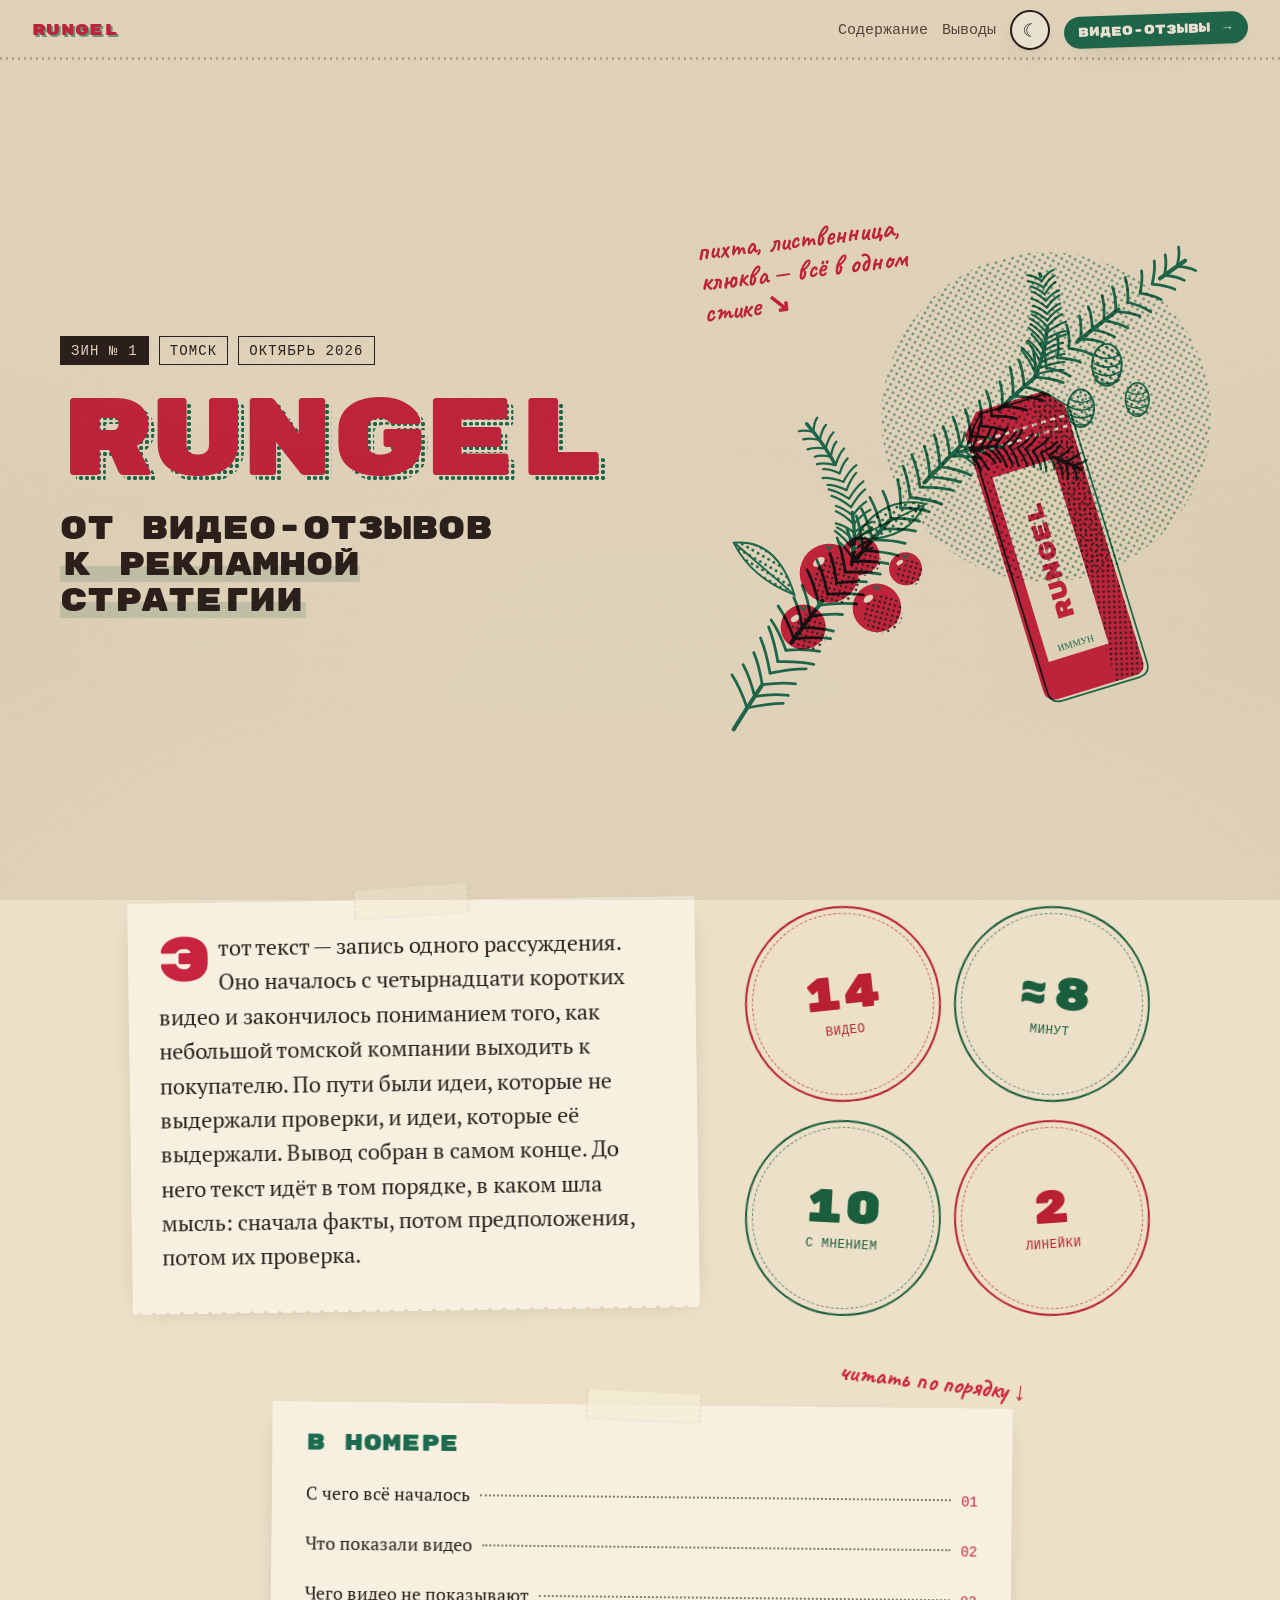
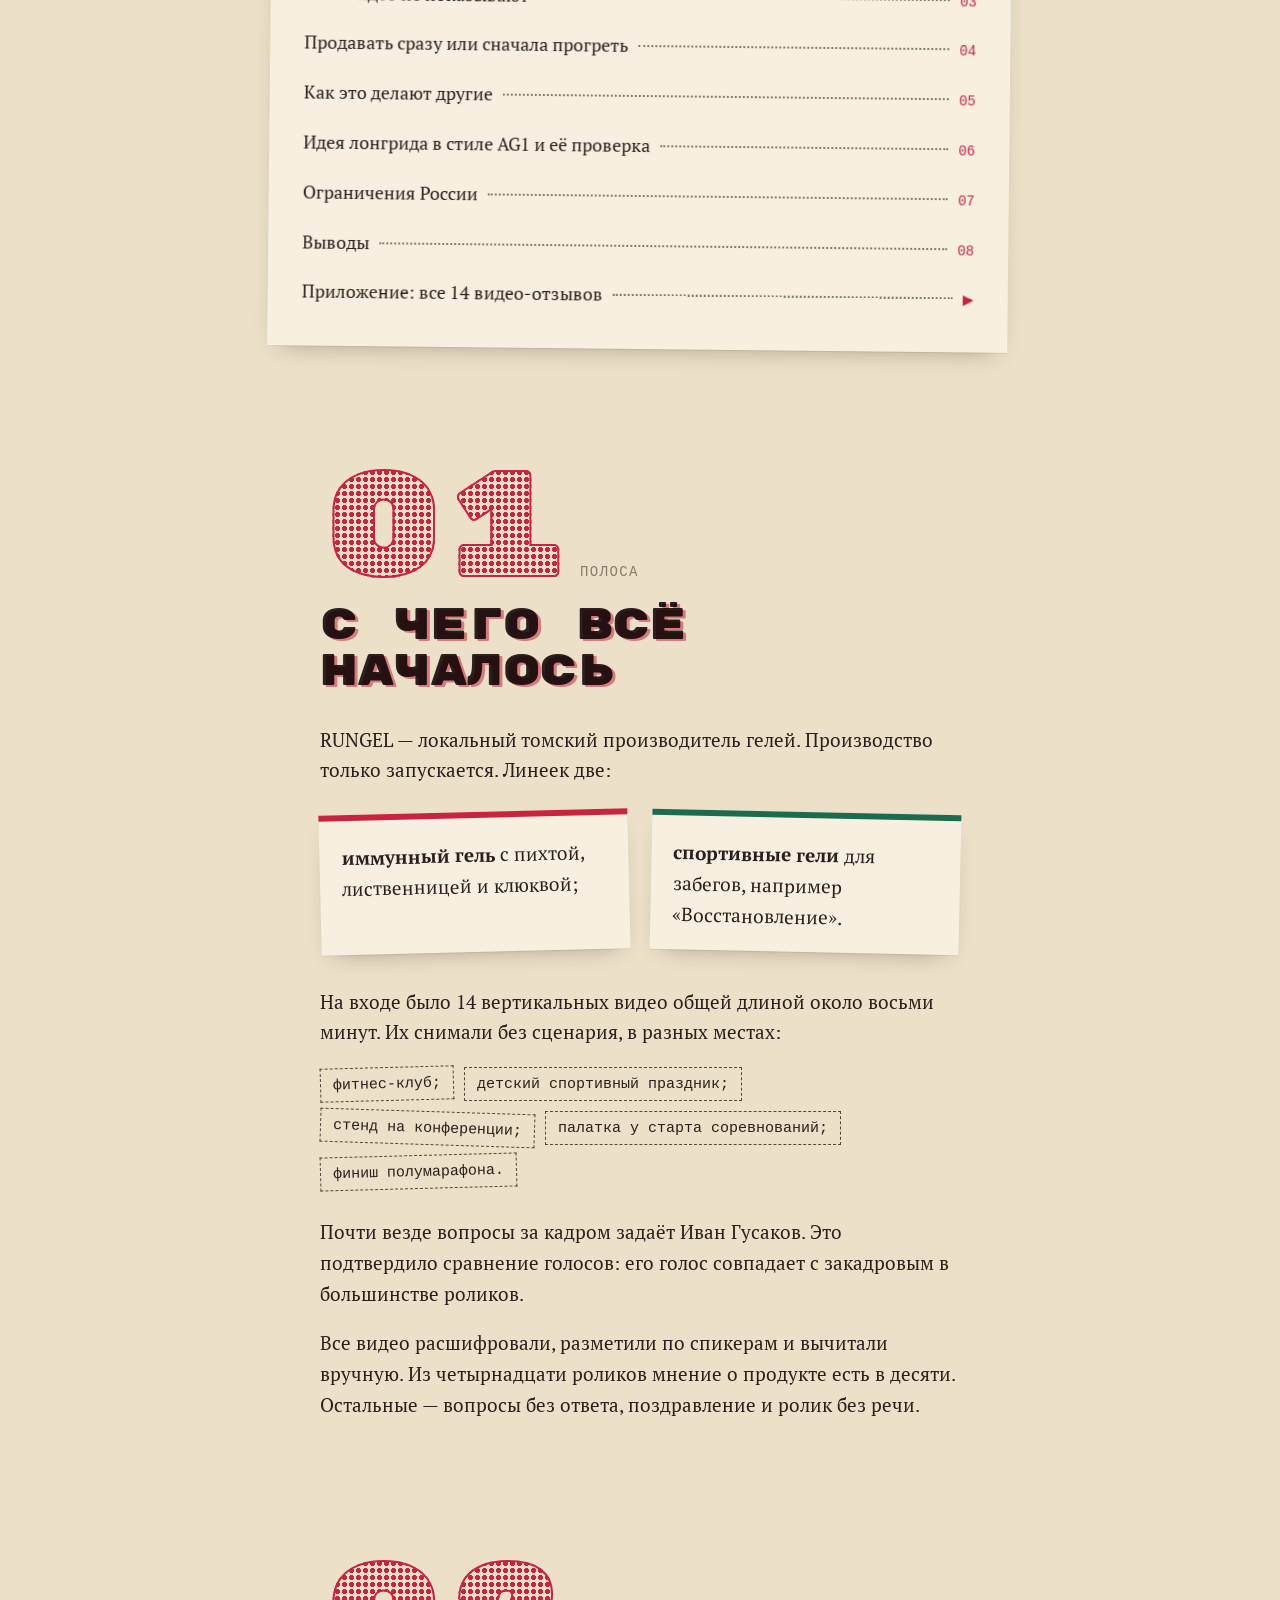
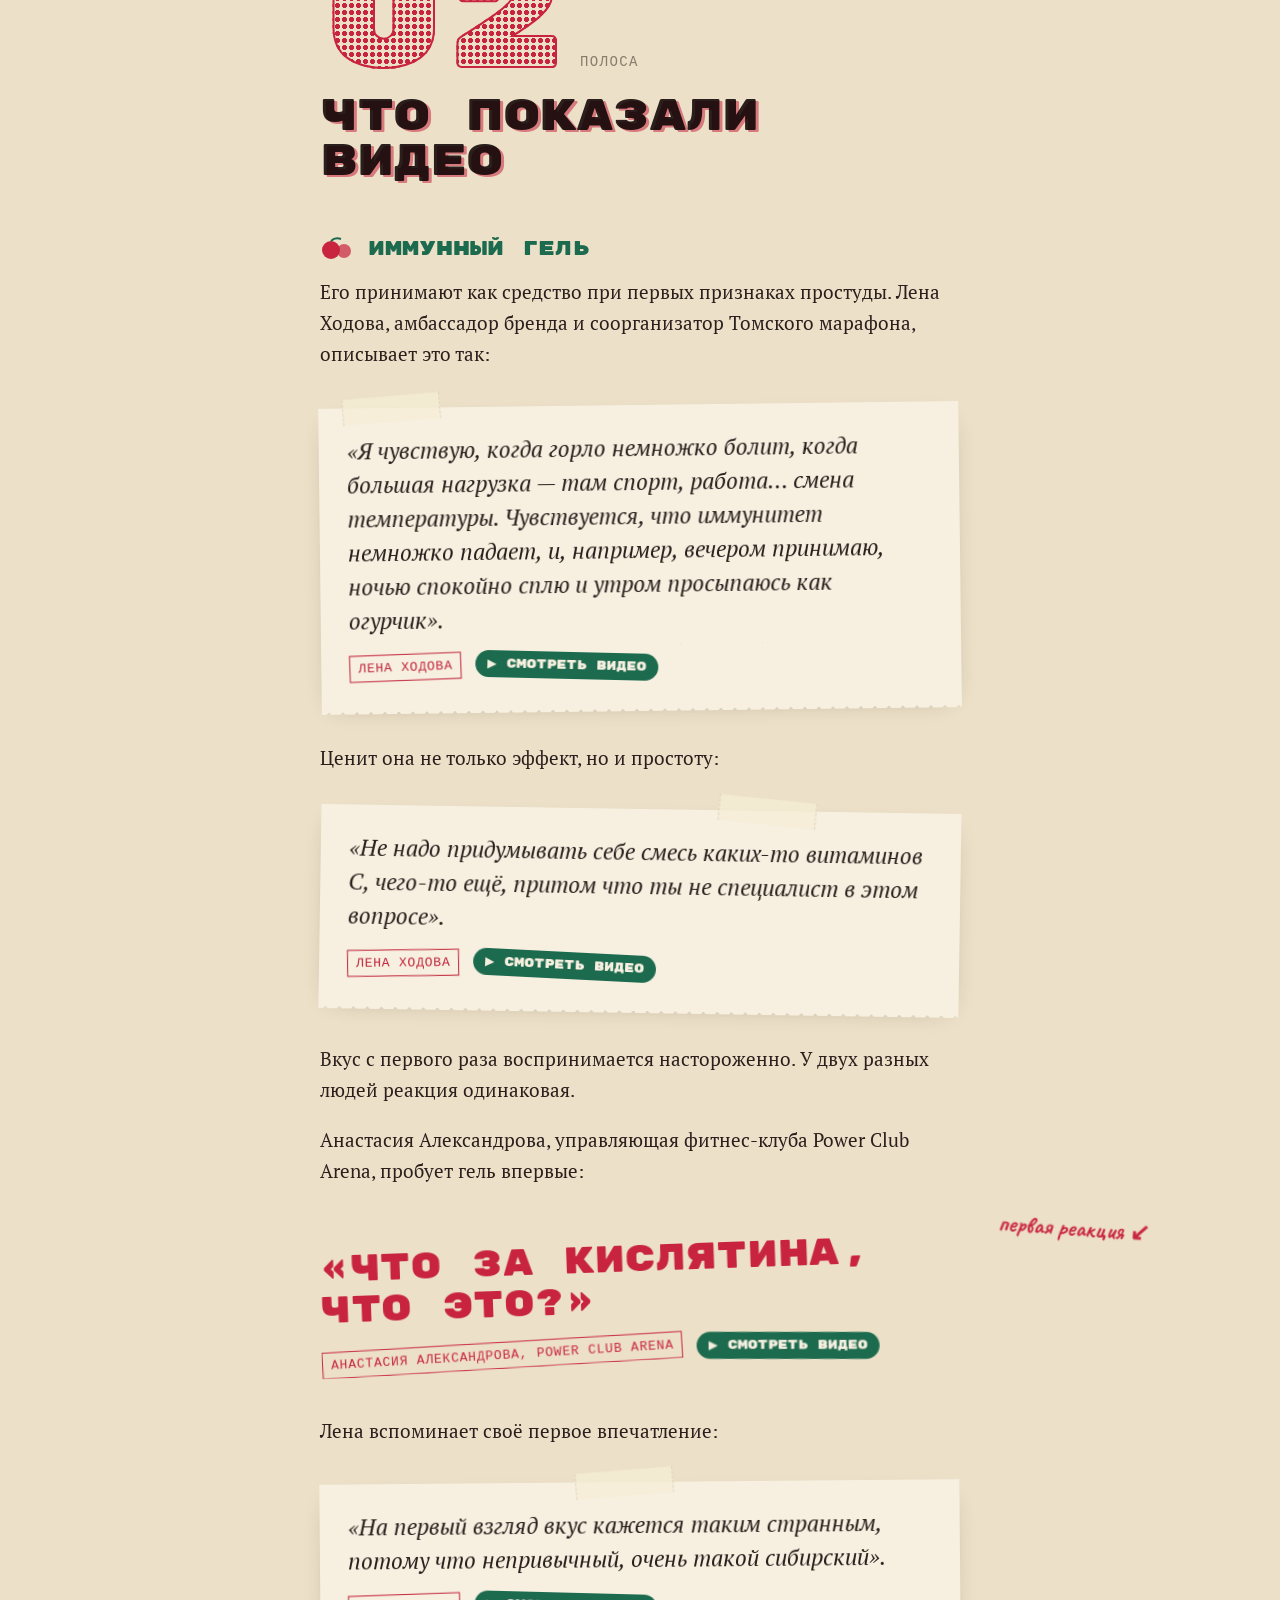
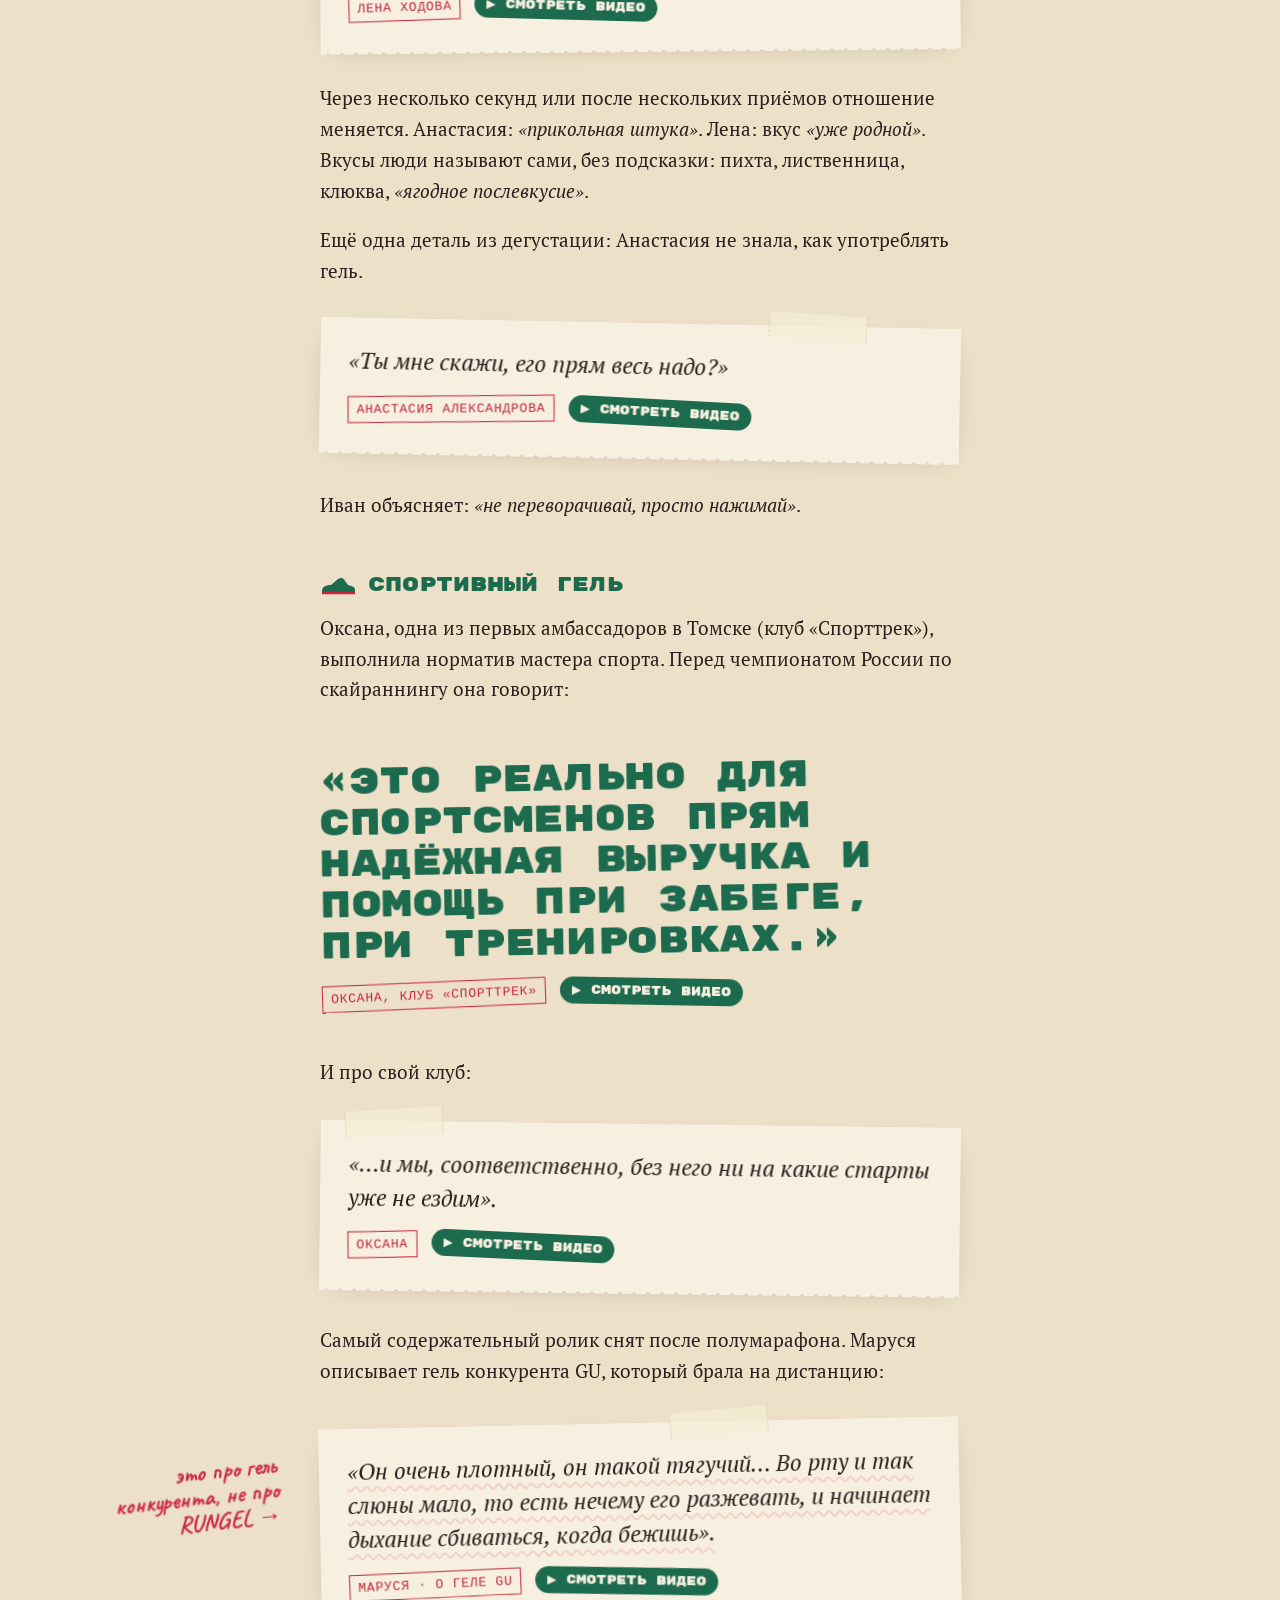
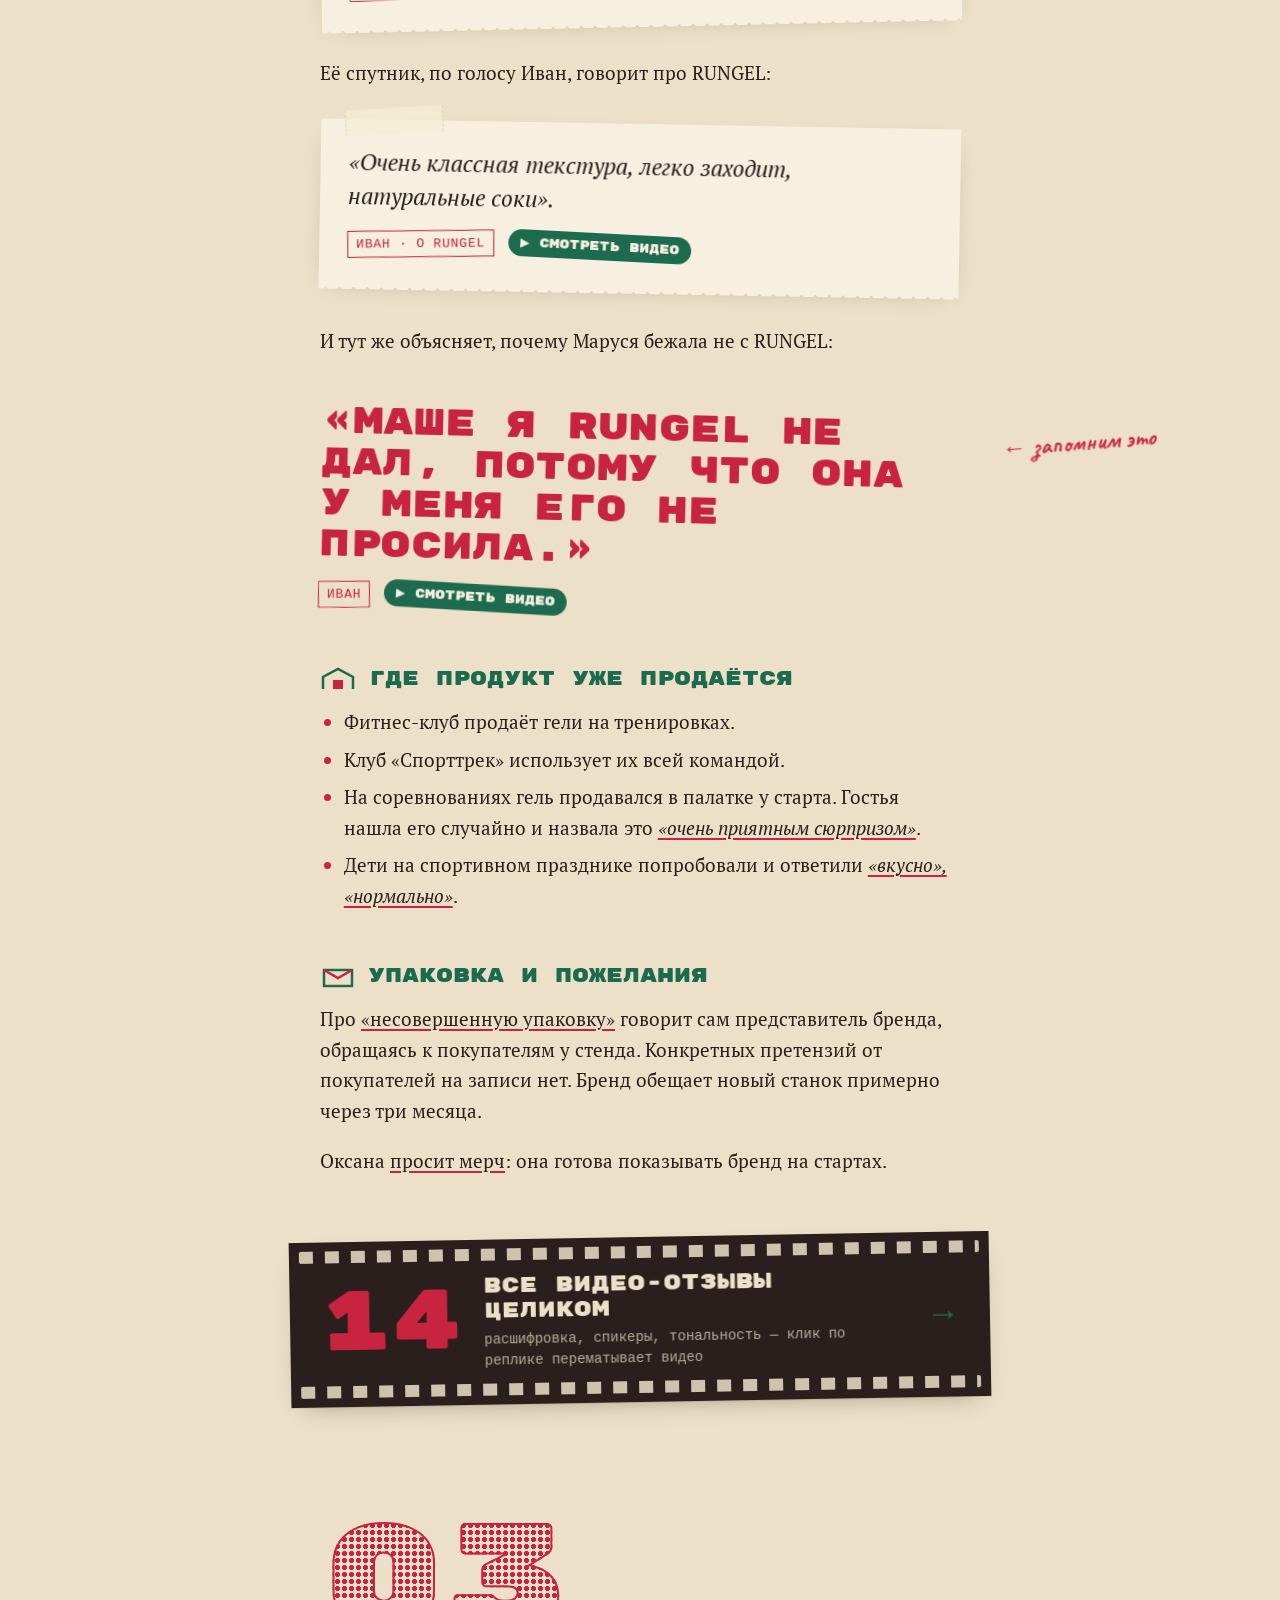
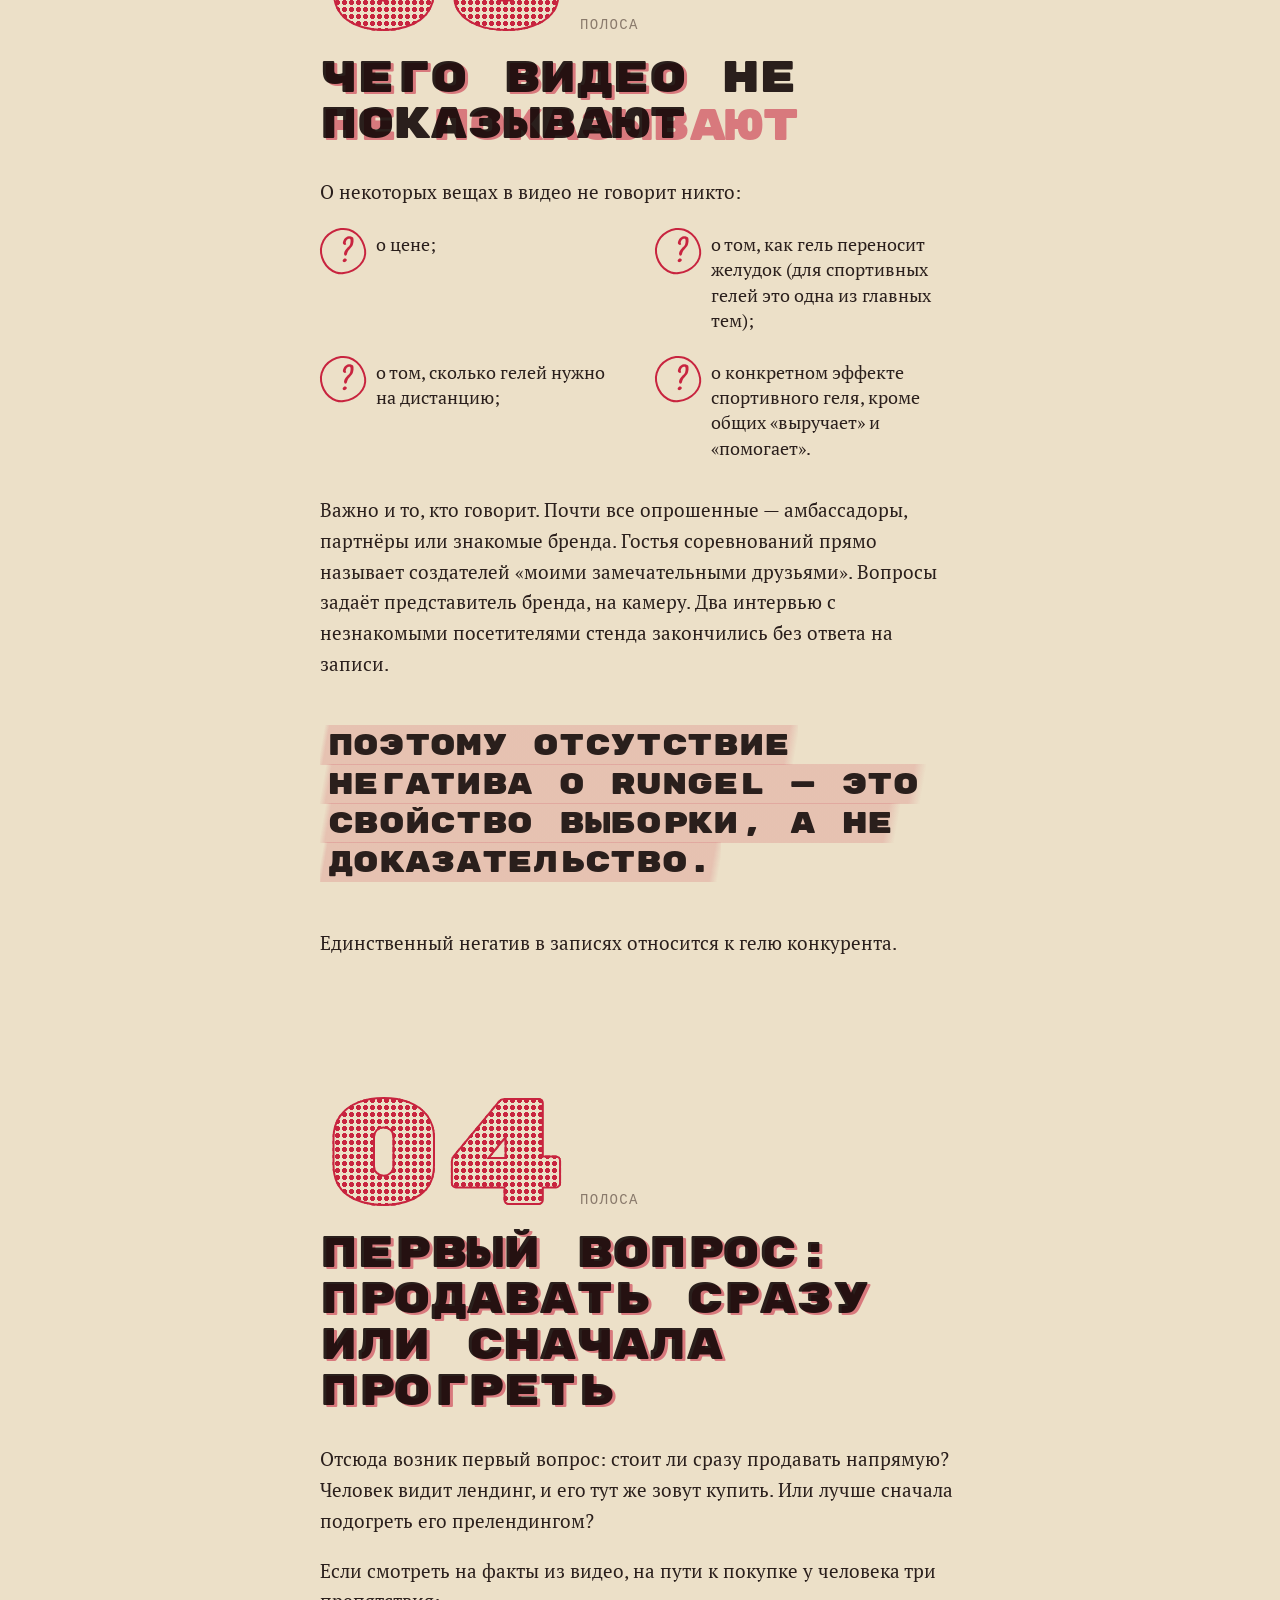
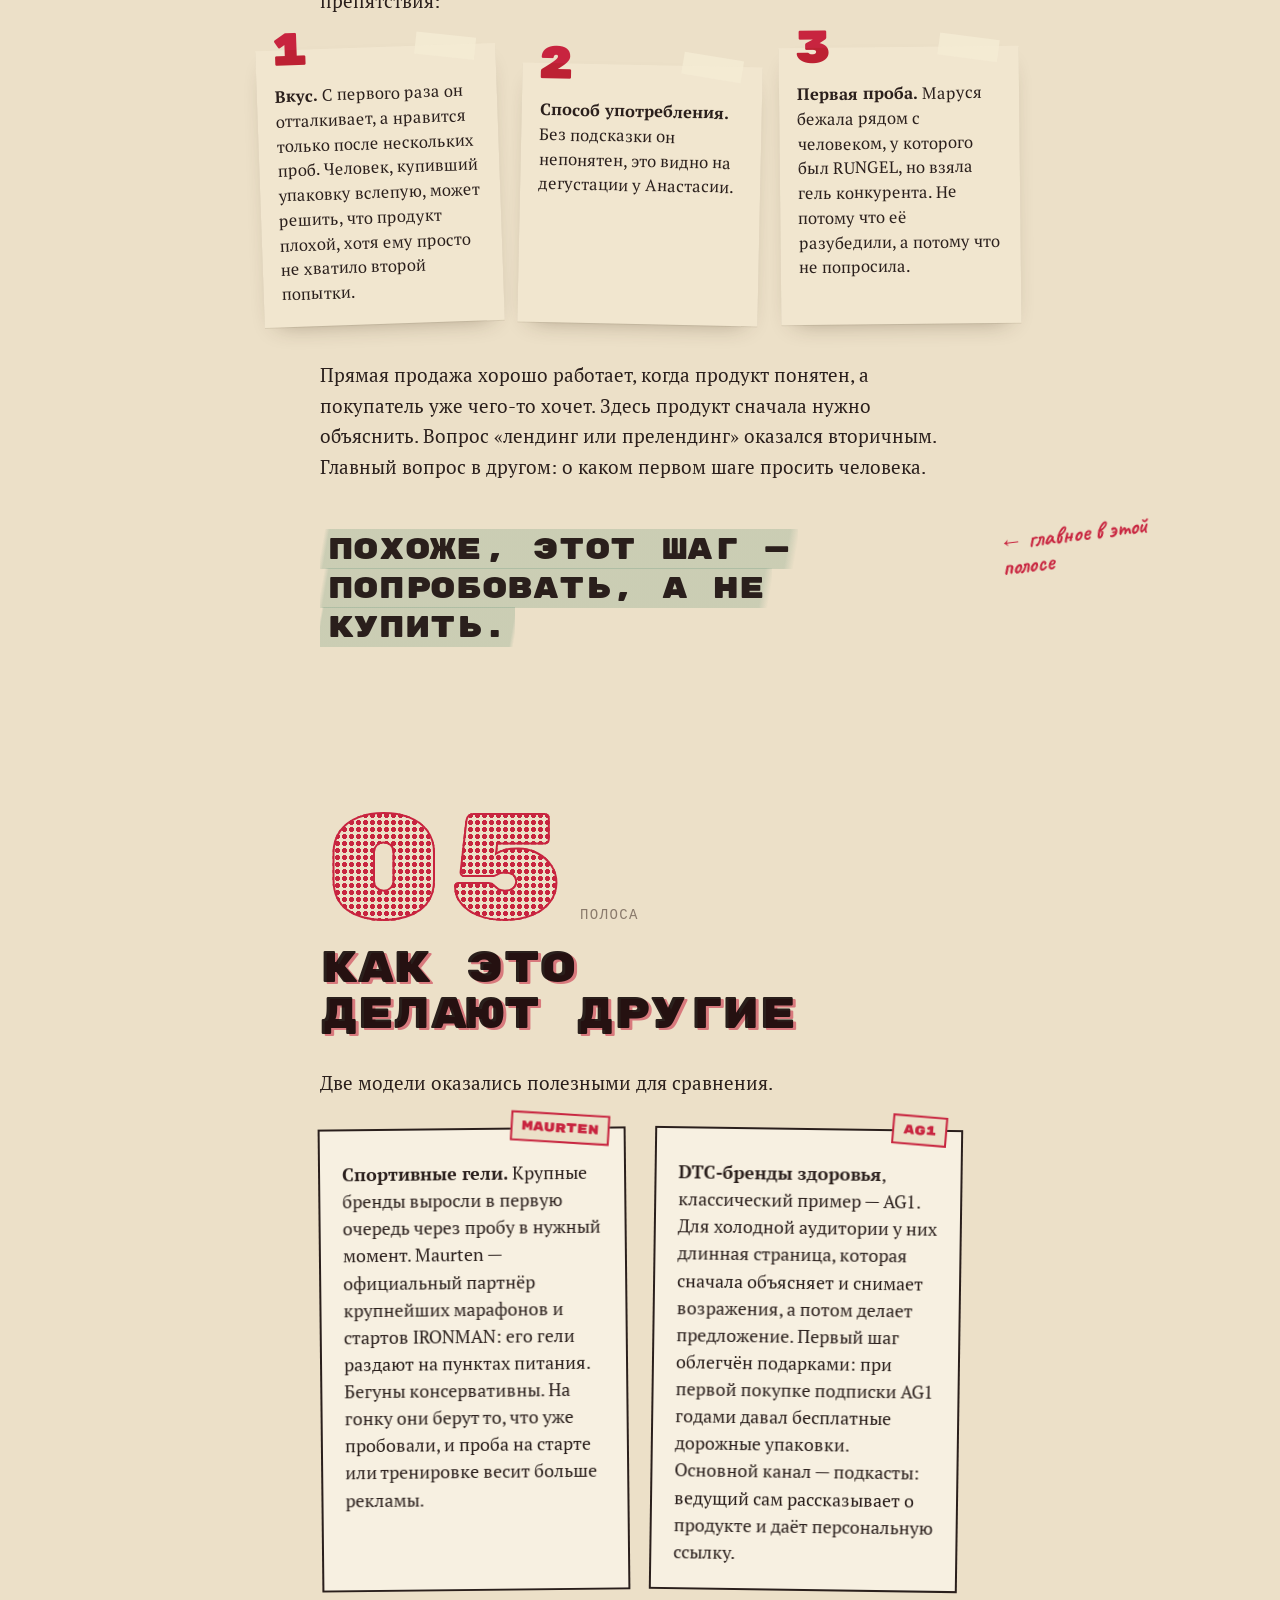
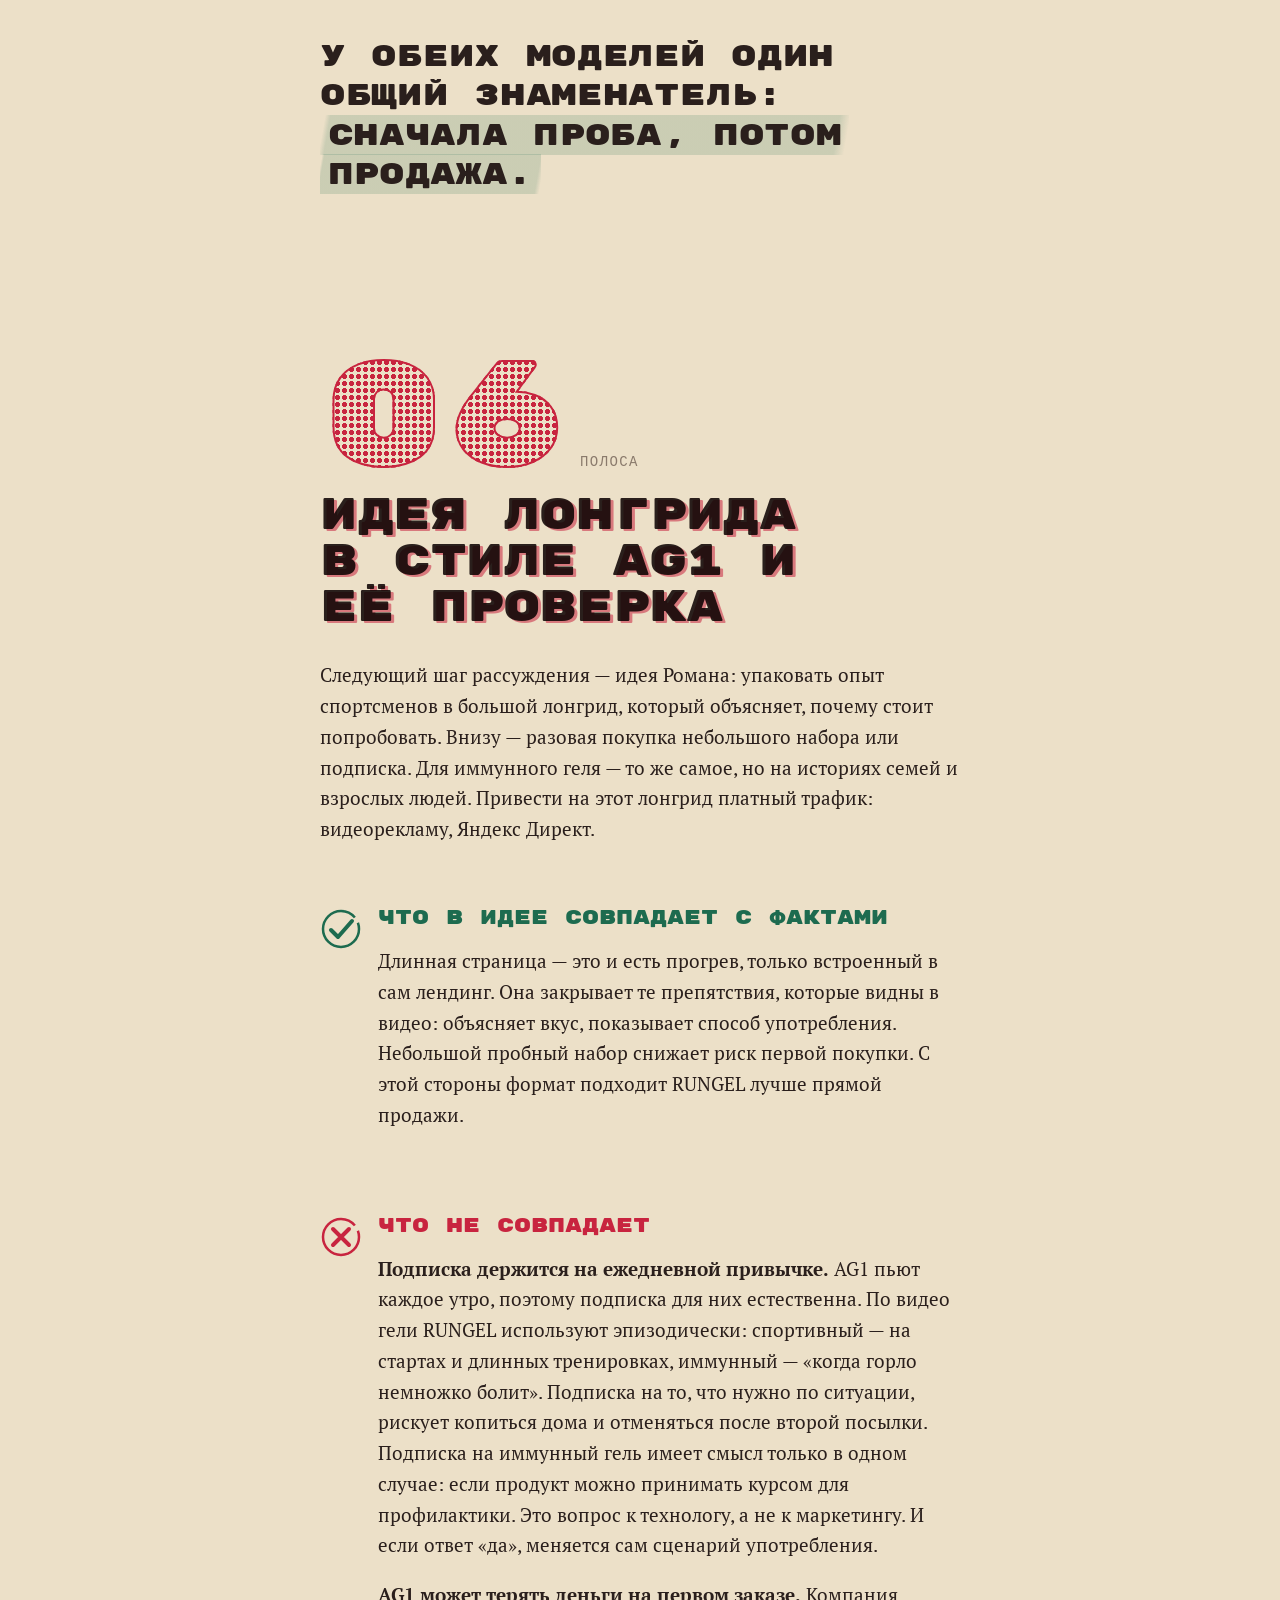
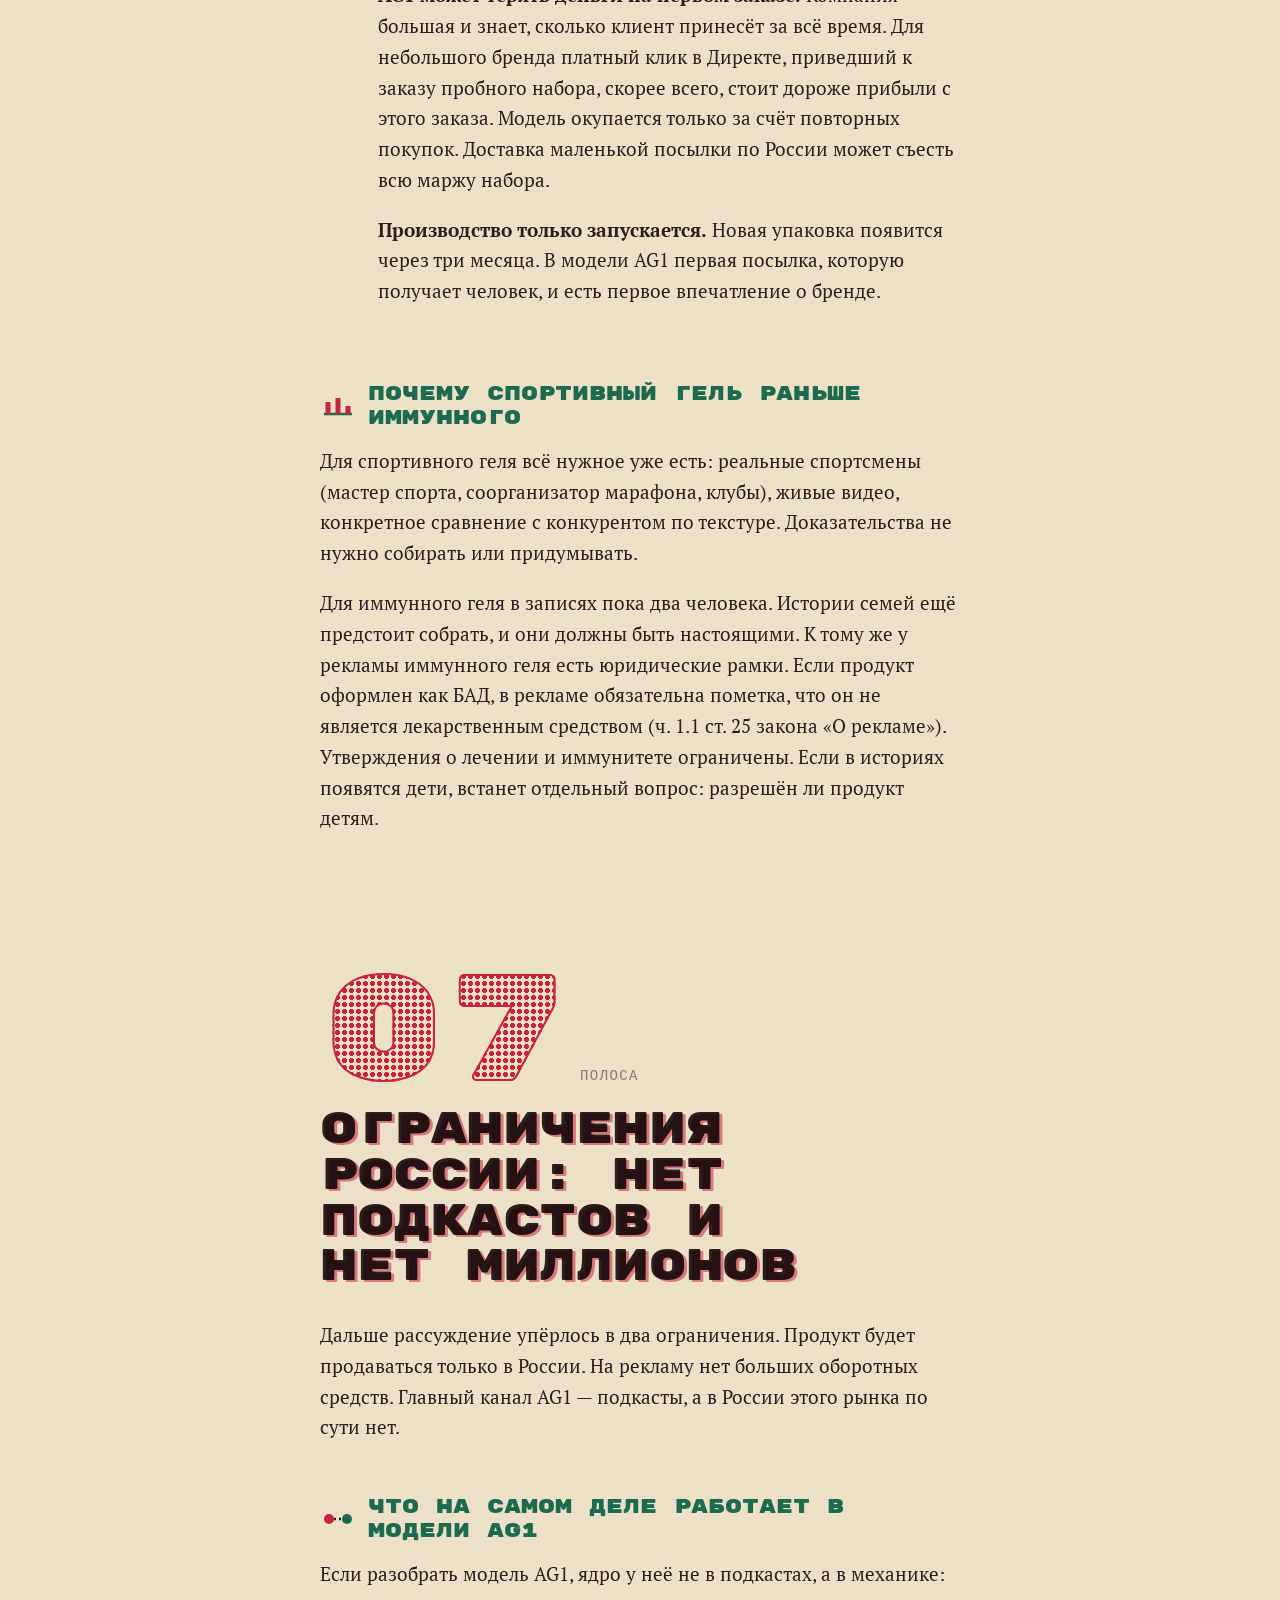
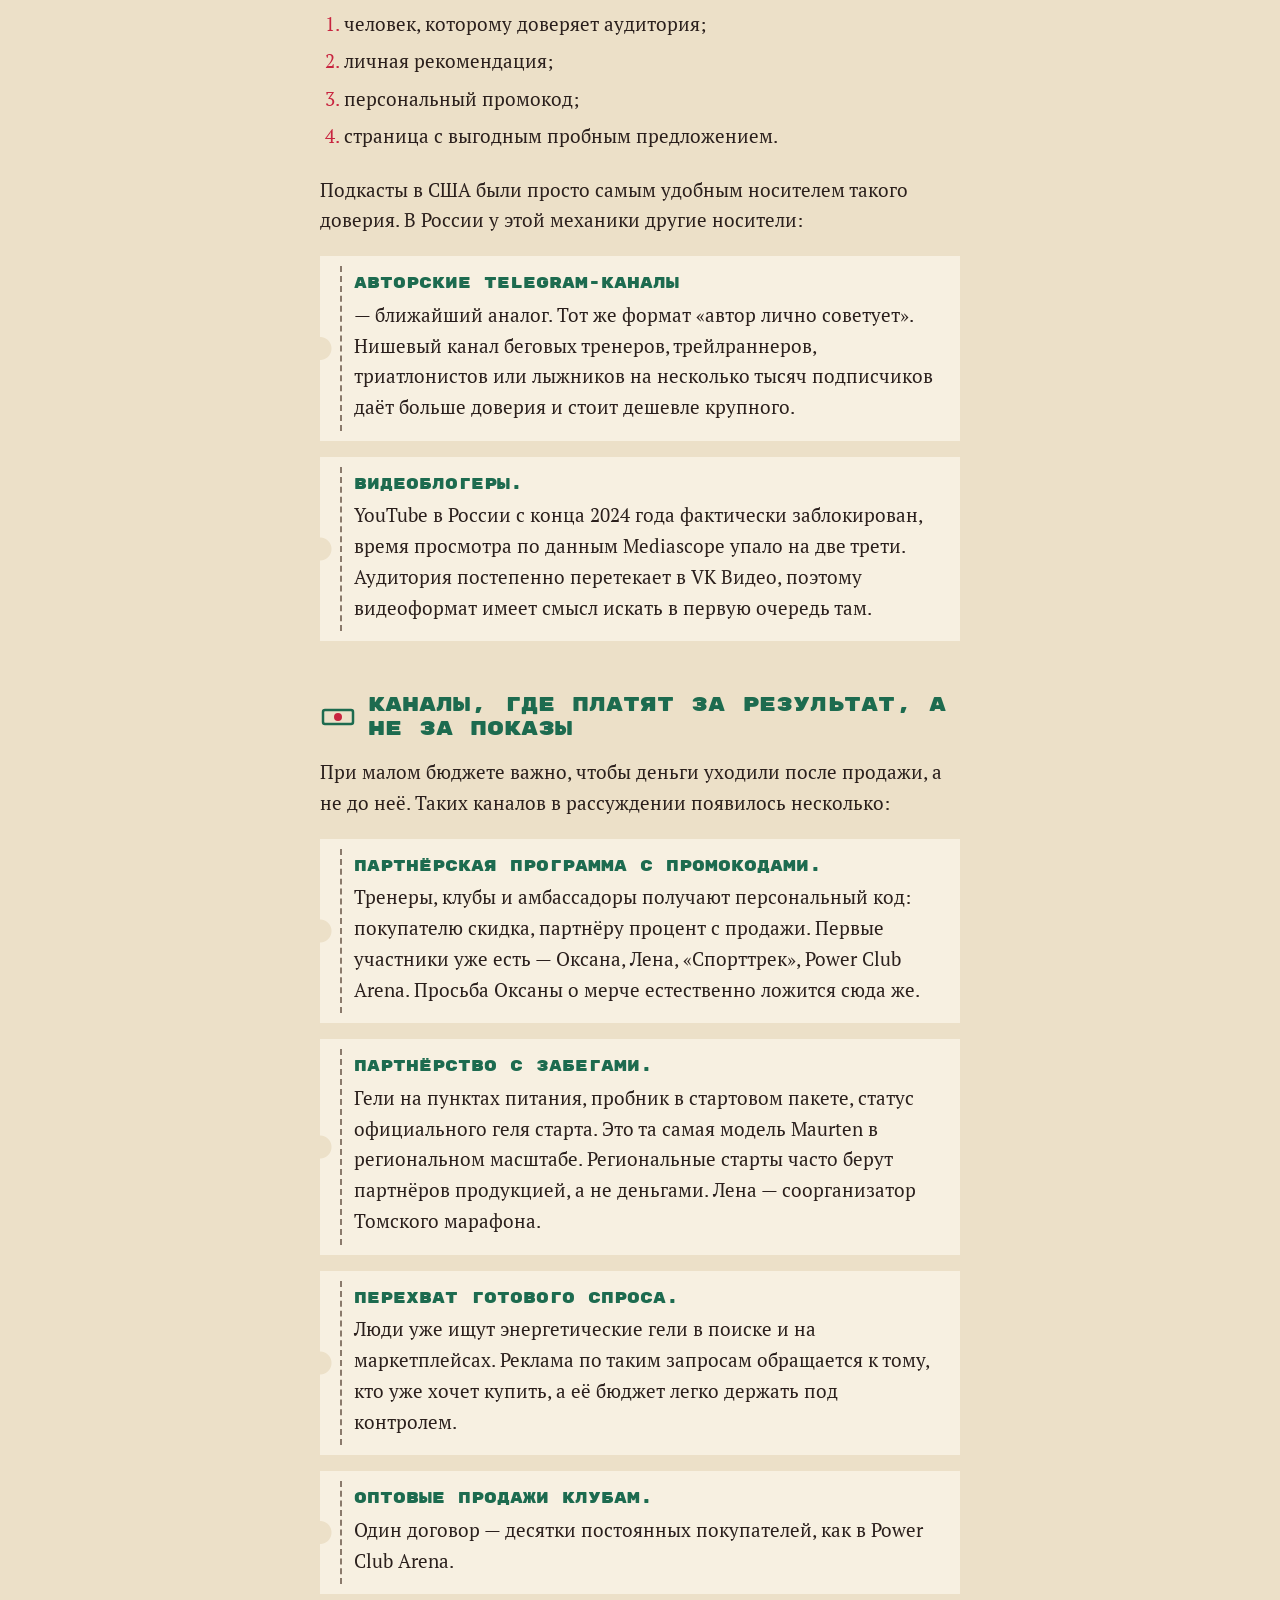
==== commit 85790beb: "Переключатель светлой/тёмной темы на обеих страницах" ====
--- a/index.html
+++ b/index.html
@@ -6,6 +6,7 @@
 <title>RUNGEL: от видео-отзывов к рекламной стратегии</title>
 <meta name="description" content="Зин № 1. Запись одного рассуждения: от четырнадцати видео-отзывов к пониманию, как небольшой томской компании выходить к покупателю.">
 <link rel="icon" href="data:image/svg+xml,%3Csvg xmlns=%27http://www.w3.org/2000/svg%27 viewBox=%270 0 32 32%27%3E%3Ccircle cx=%2713%27 cy=%2716%27 r=%2711%27 fill=%27%23c8243f%27/%3E%3Ccircle cx=%2719%27 cy=%2716%27 r=%2711%27 fill=%27%231d6b4f%27 style=%27mix-blend-mode:multiply%27/%3E%3C/svg%3E">
+<script>try{var t=localStorage.getItem("rungel-theme");if(t==="light"||t==="dark")document.documentElement.dataset.theme=t}catch(e){}</script>
 <script>document.documentElement.classList.add("js")</script>
 <link rel="preconnect" href="https://fonts.googleapis.com">
 <link rel="preconnect" href="https://fonts.gstatic.com" crossorigin>
@@ -265,6 +266,9 @@
   .contents .hand{right:6px;top:-34px}
   .circled>svg{inset:-8px -6px;width:calc(100% + 12px);height:calc(100% + 16px)}
 }
+.theme{width:40px;height:40px;display:grid;place-items:center;padding:0;border:2px solid var(--ink);border-radius:50%;background:var(--slip);color:var(--ink);font:18px/1 var(--serif);cursor:pointer;transform:rotate(4deg);box-shadow:var(--shadow);transition:transform .2s,background .2s,color .2s}
+.theme:hover{transform:rotate(-8deg) scale(1.06);background:var(--ink);color:var(--paper)}
+.theme:focus-visible{outline:3px dashed var(--cran);outline-offset:3px}
 </style>
 </head>
 <body>
@@ -274,6 +278,7 @@
   <nav>
     <a class="hide-m" href="#contents">Содержание</a>
     <a class="hide-m" href="#p8">Выводы</a>
+    <button class="theme" id="theme" type="button" aria-label="Переключить тему">☾</button>
     <a class="sticker" href="reviews.html">Видео-отзывы →</a>
   </nav>
   <div class="progress" id="progress"></div>
@@ -611,5 +616,16 @@
   update();
 })();
 </script>
+<script>
+(() => {
+  const root = document.documentElement, btn = document.getElementById("theme");
+  const mq = matchMedia("(prefers-color-scheme: dark)");
+  const isDark = () => root.dataset.theme ? root.dataset.theme === "dark" : mq.matches;
+  const paint = () => { const d = isDark(); btn.textContent = d ? "☀" : "☾"; btn.setAttribute("aria-label", d ? "Включить светлую тему" : "Включить тёмную тему"); };
+  btn.addEventListener("click", () => { const t = isDark() ? "light" : "dark"; root.dataset.theme = t; try { localStorage.setItem("rungel-theme", t); } catch (e) {} paint(); });
+  mq.addEventListener?.("change", paint);
+  paint();
+})();
+</script>
 </body>
 </html>
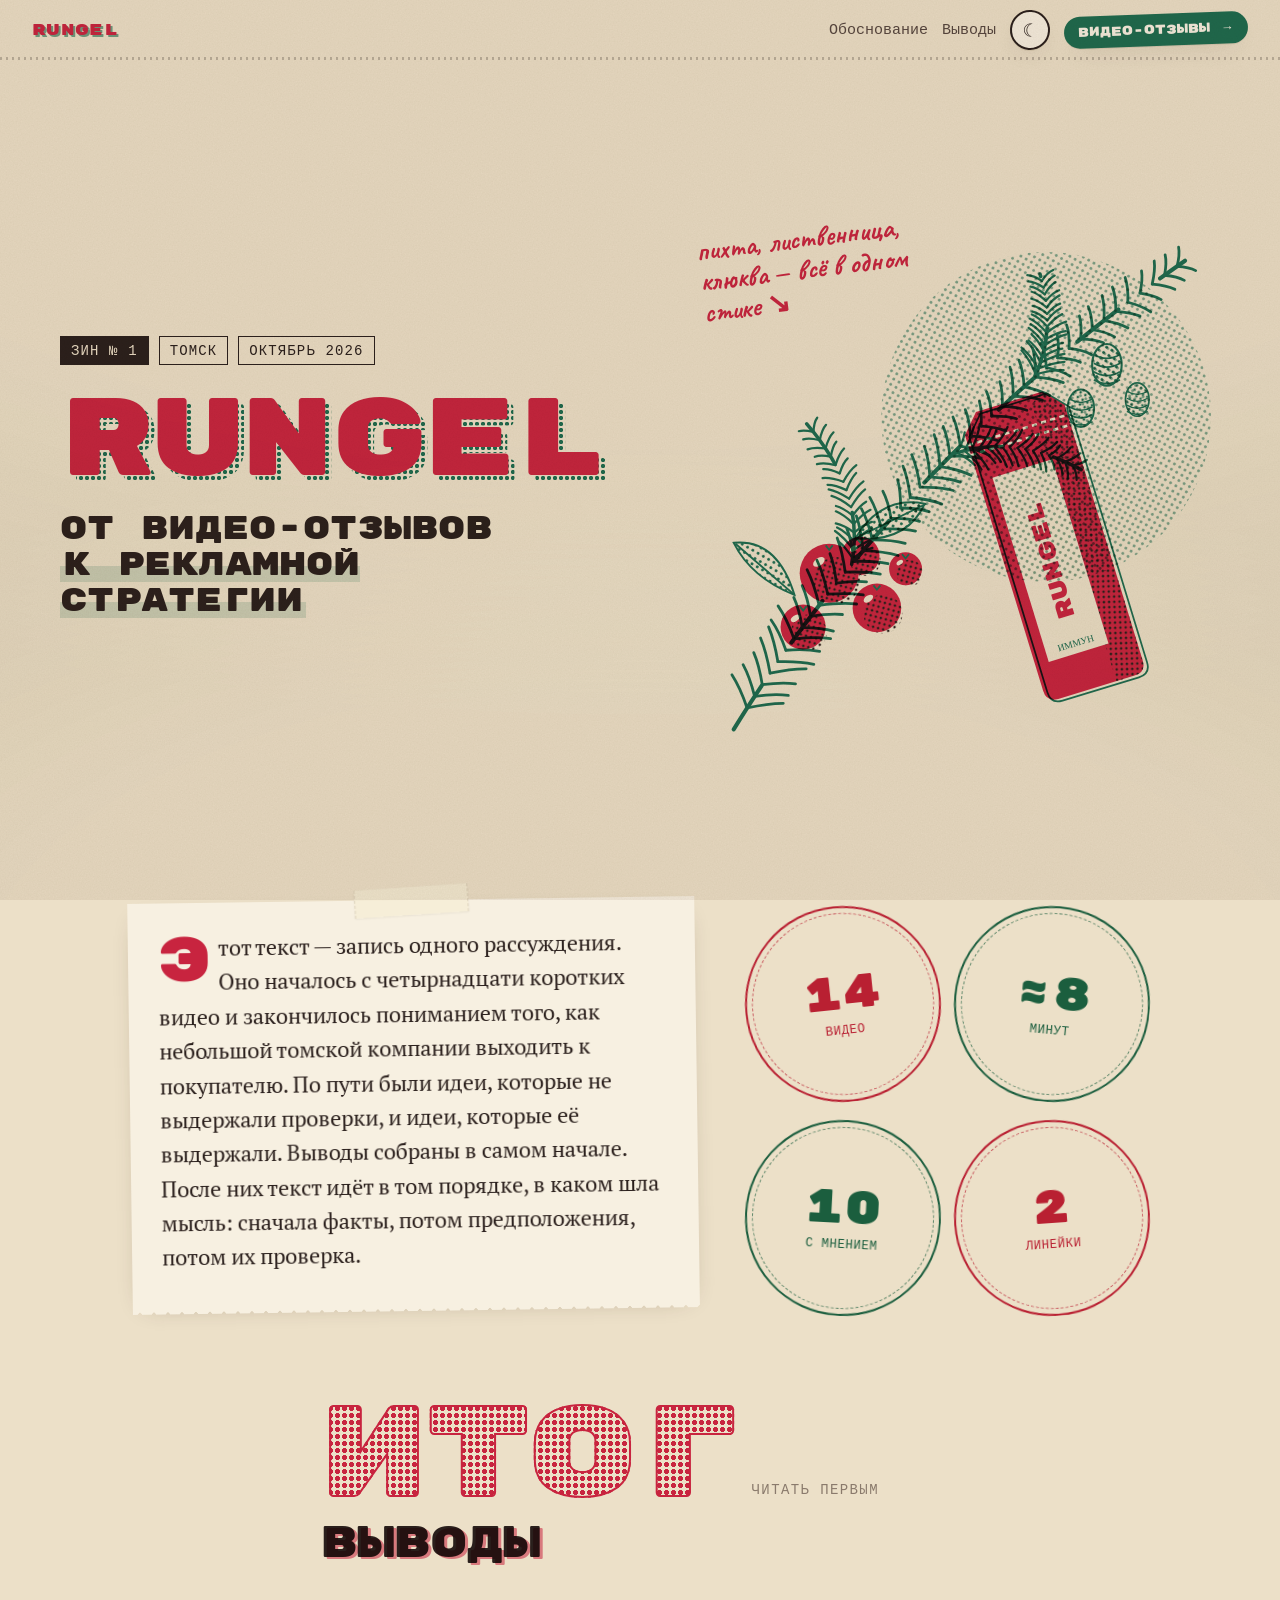
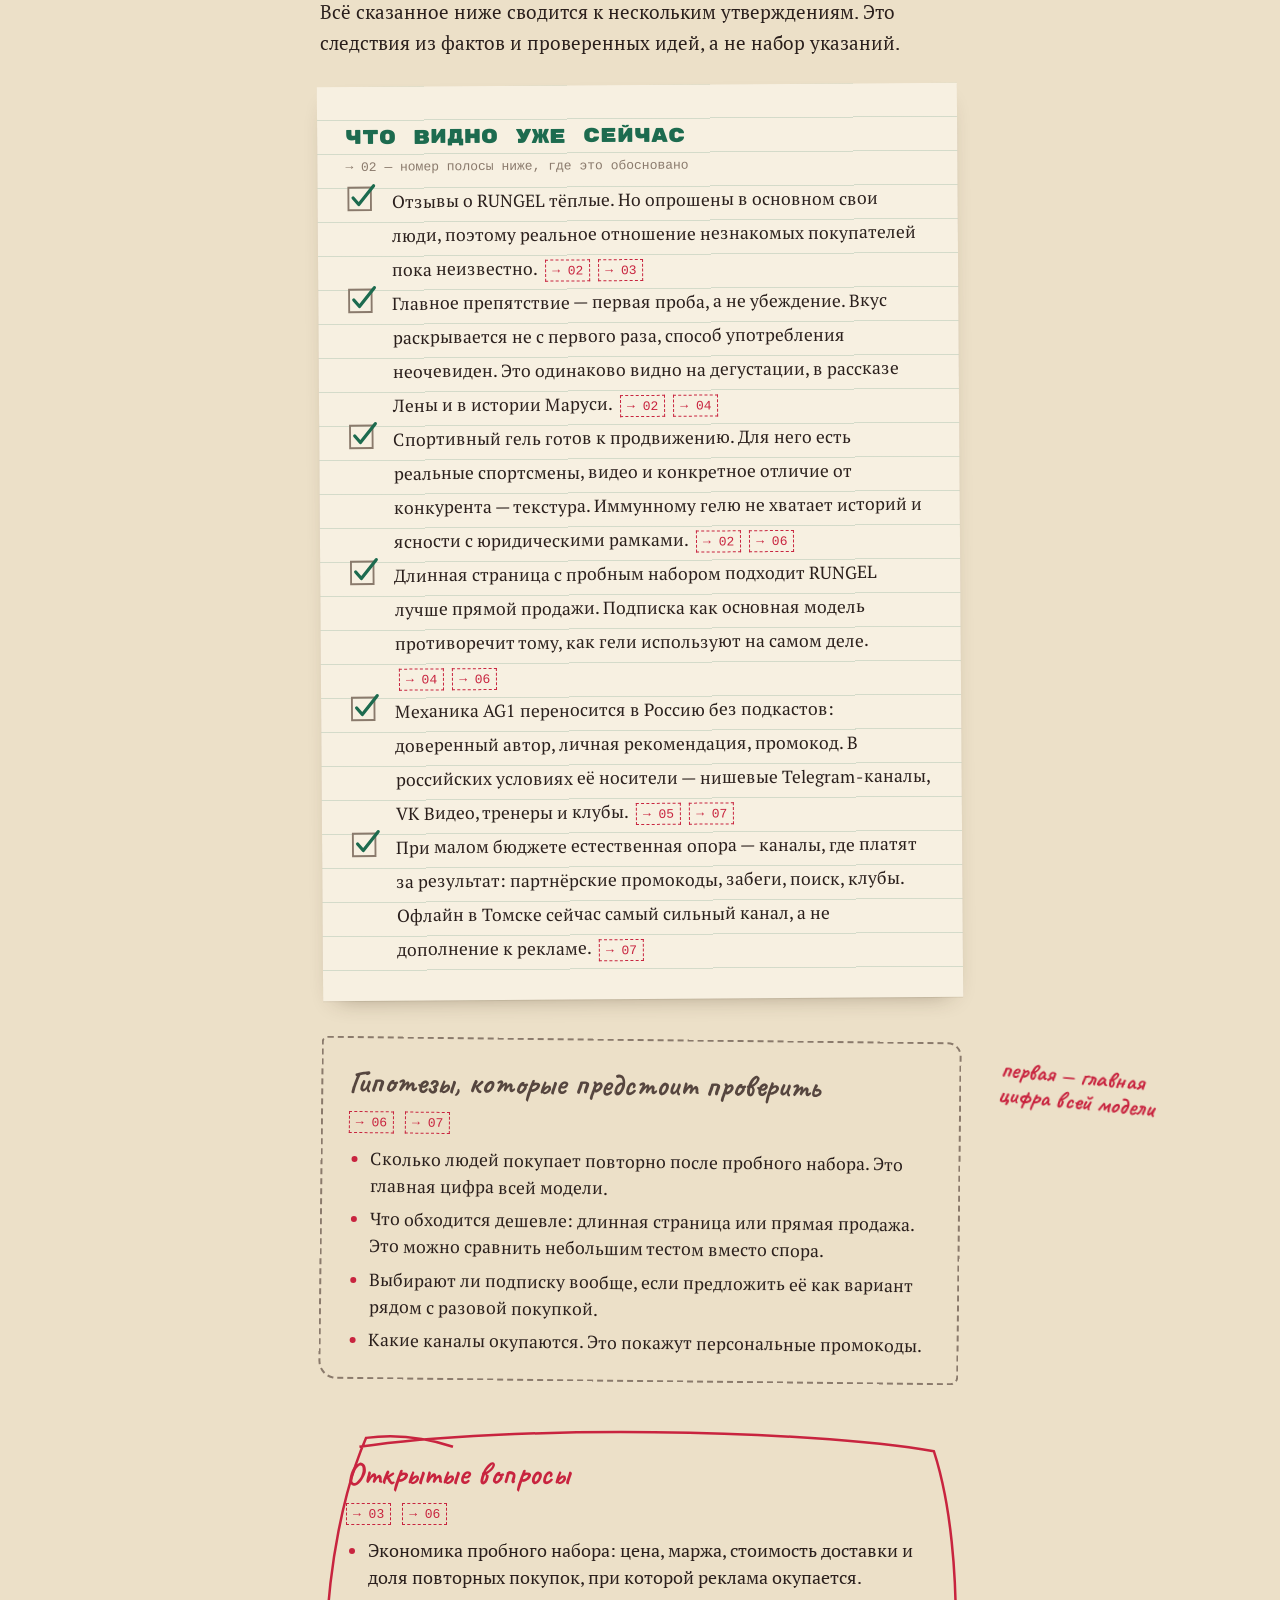
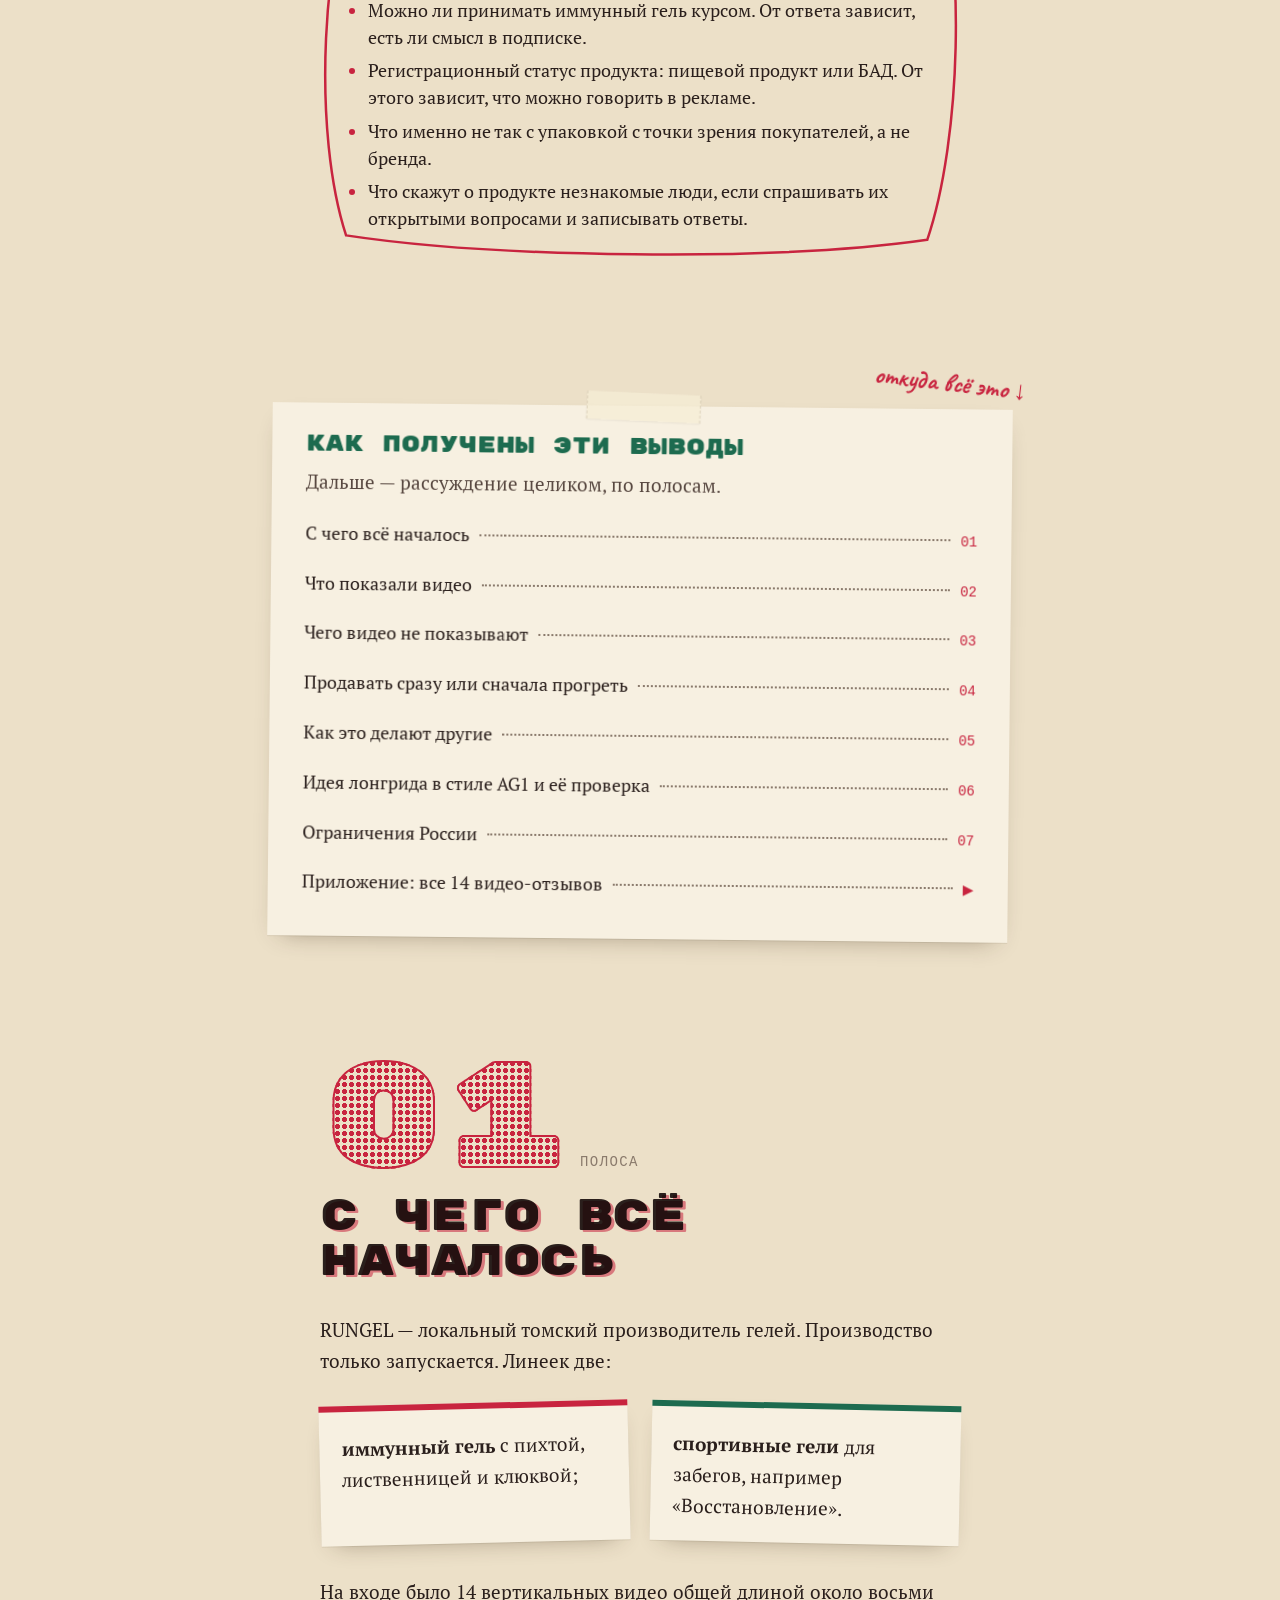
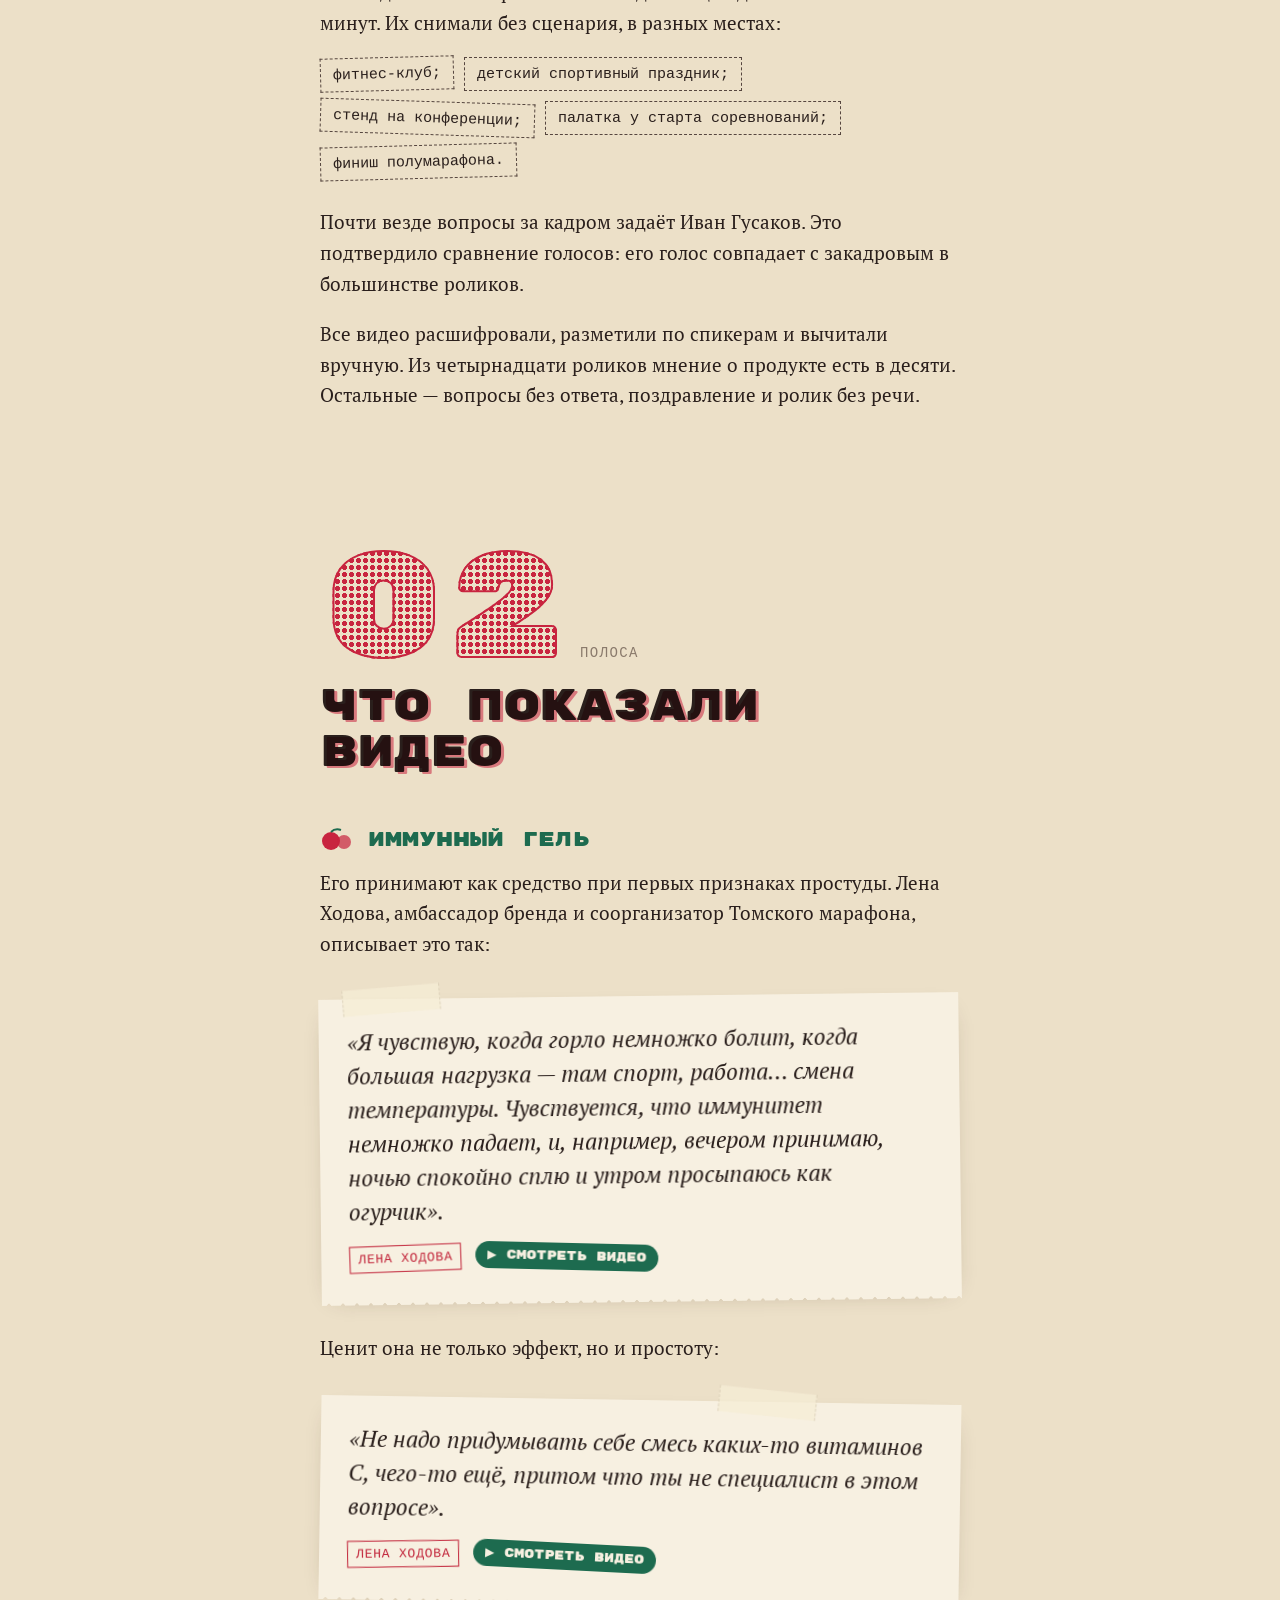
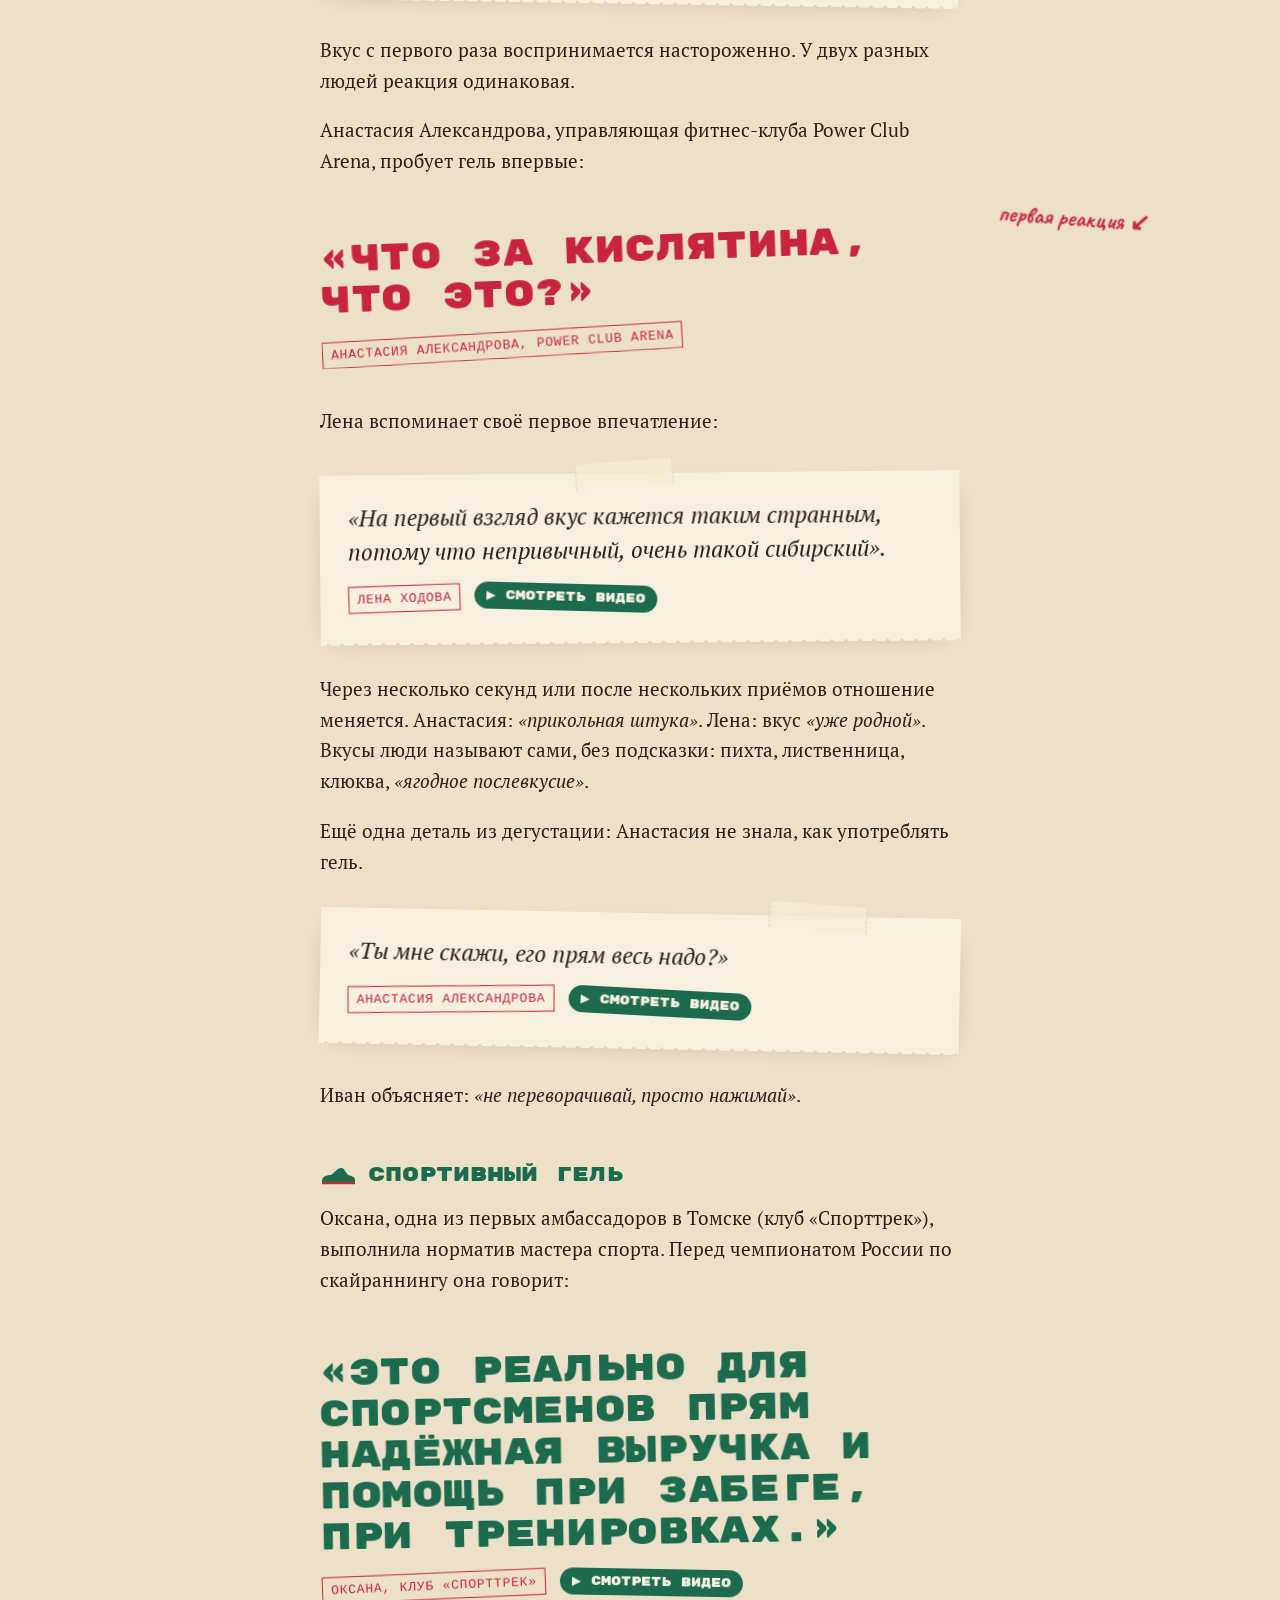
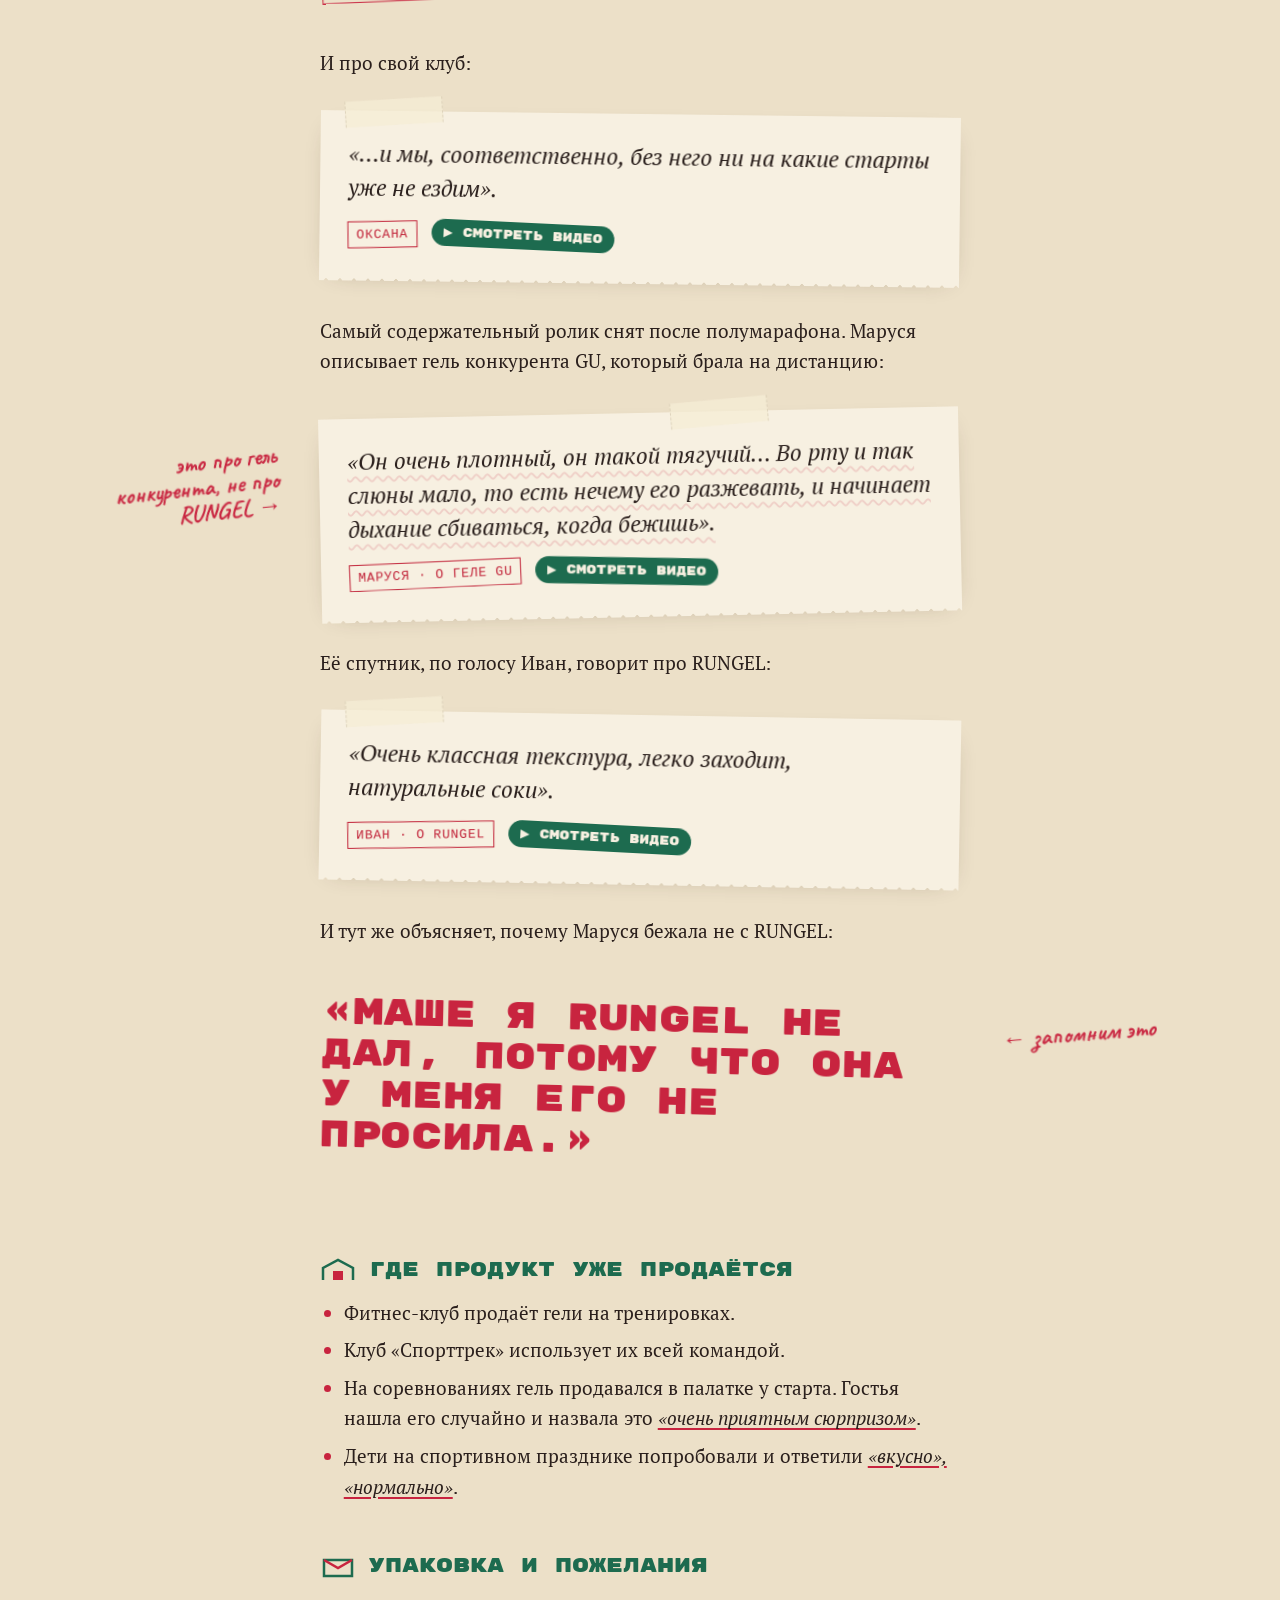
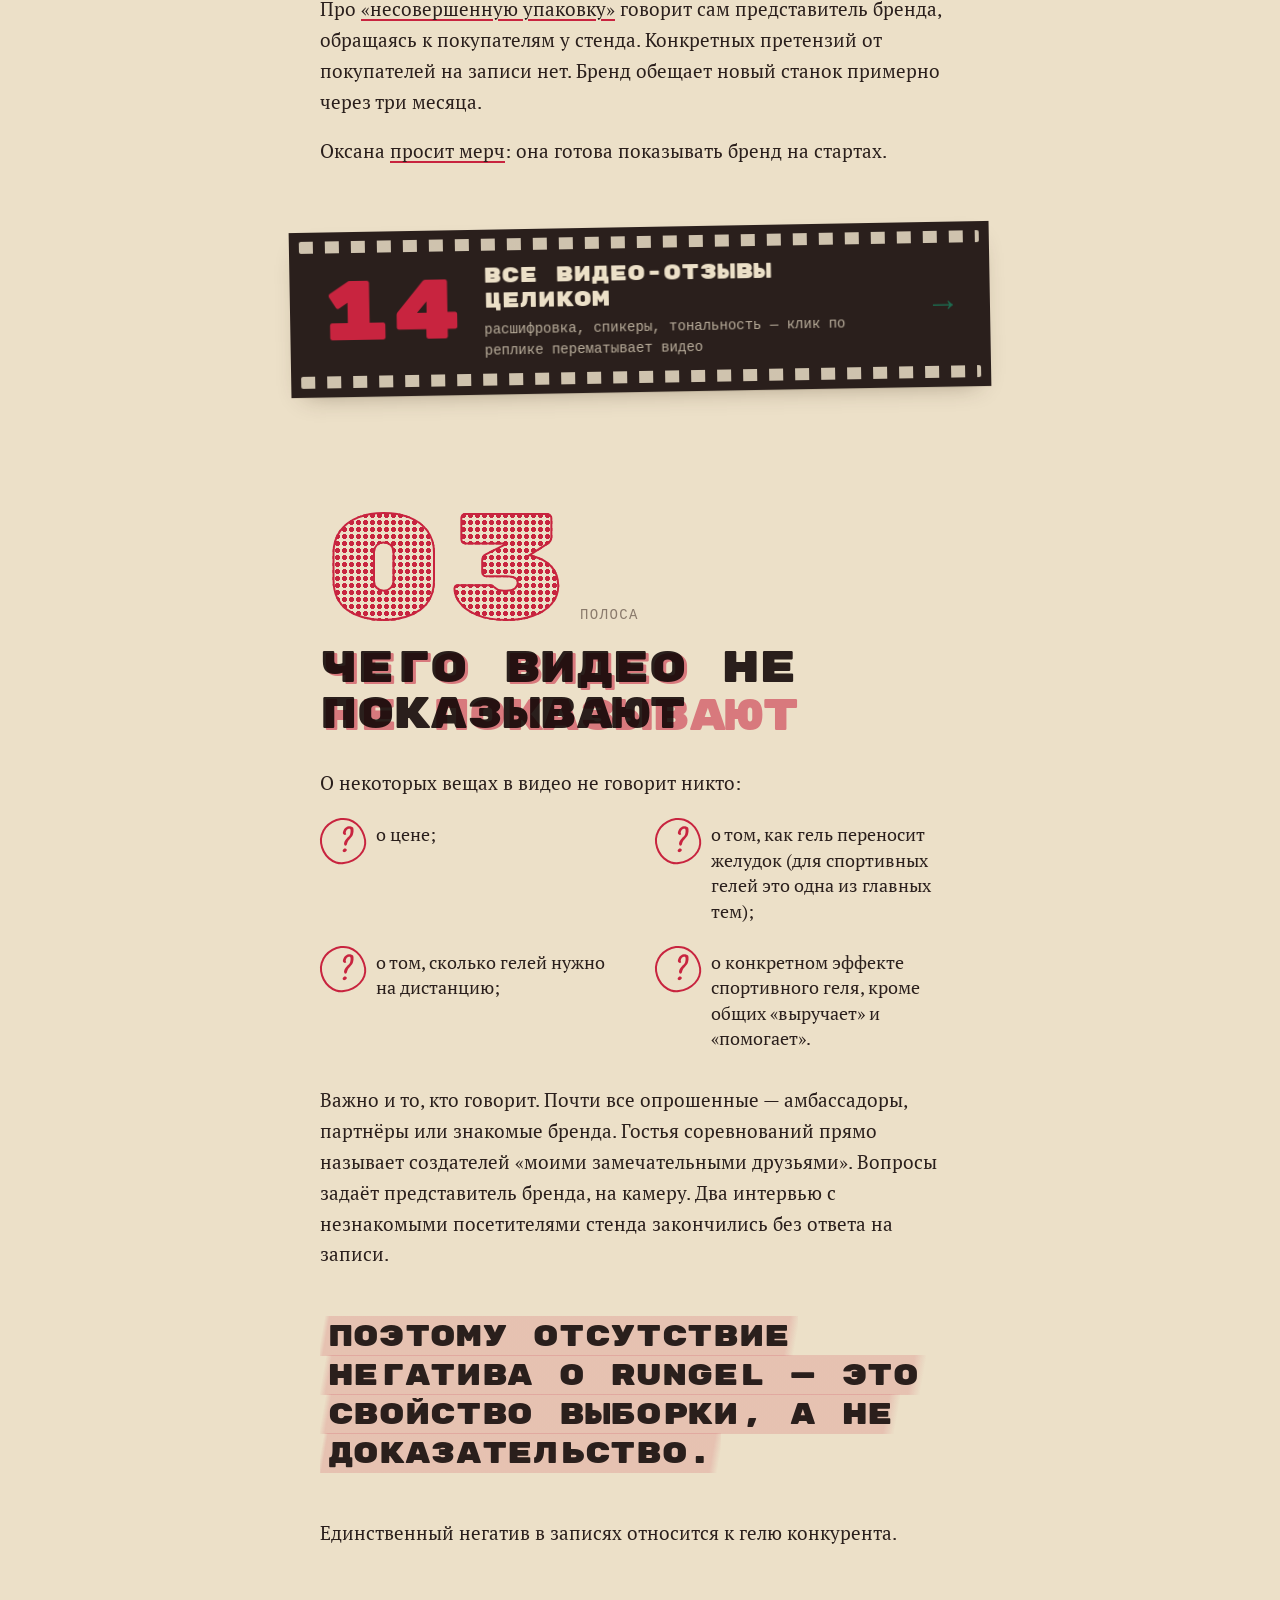
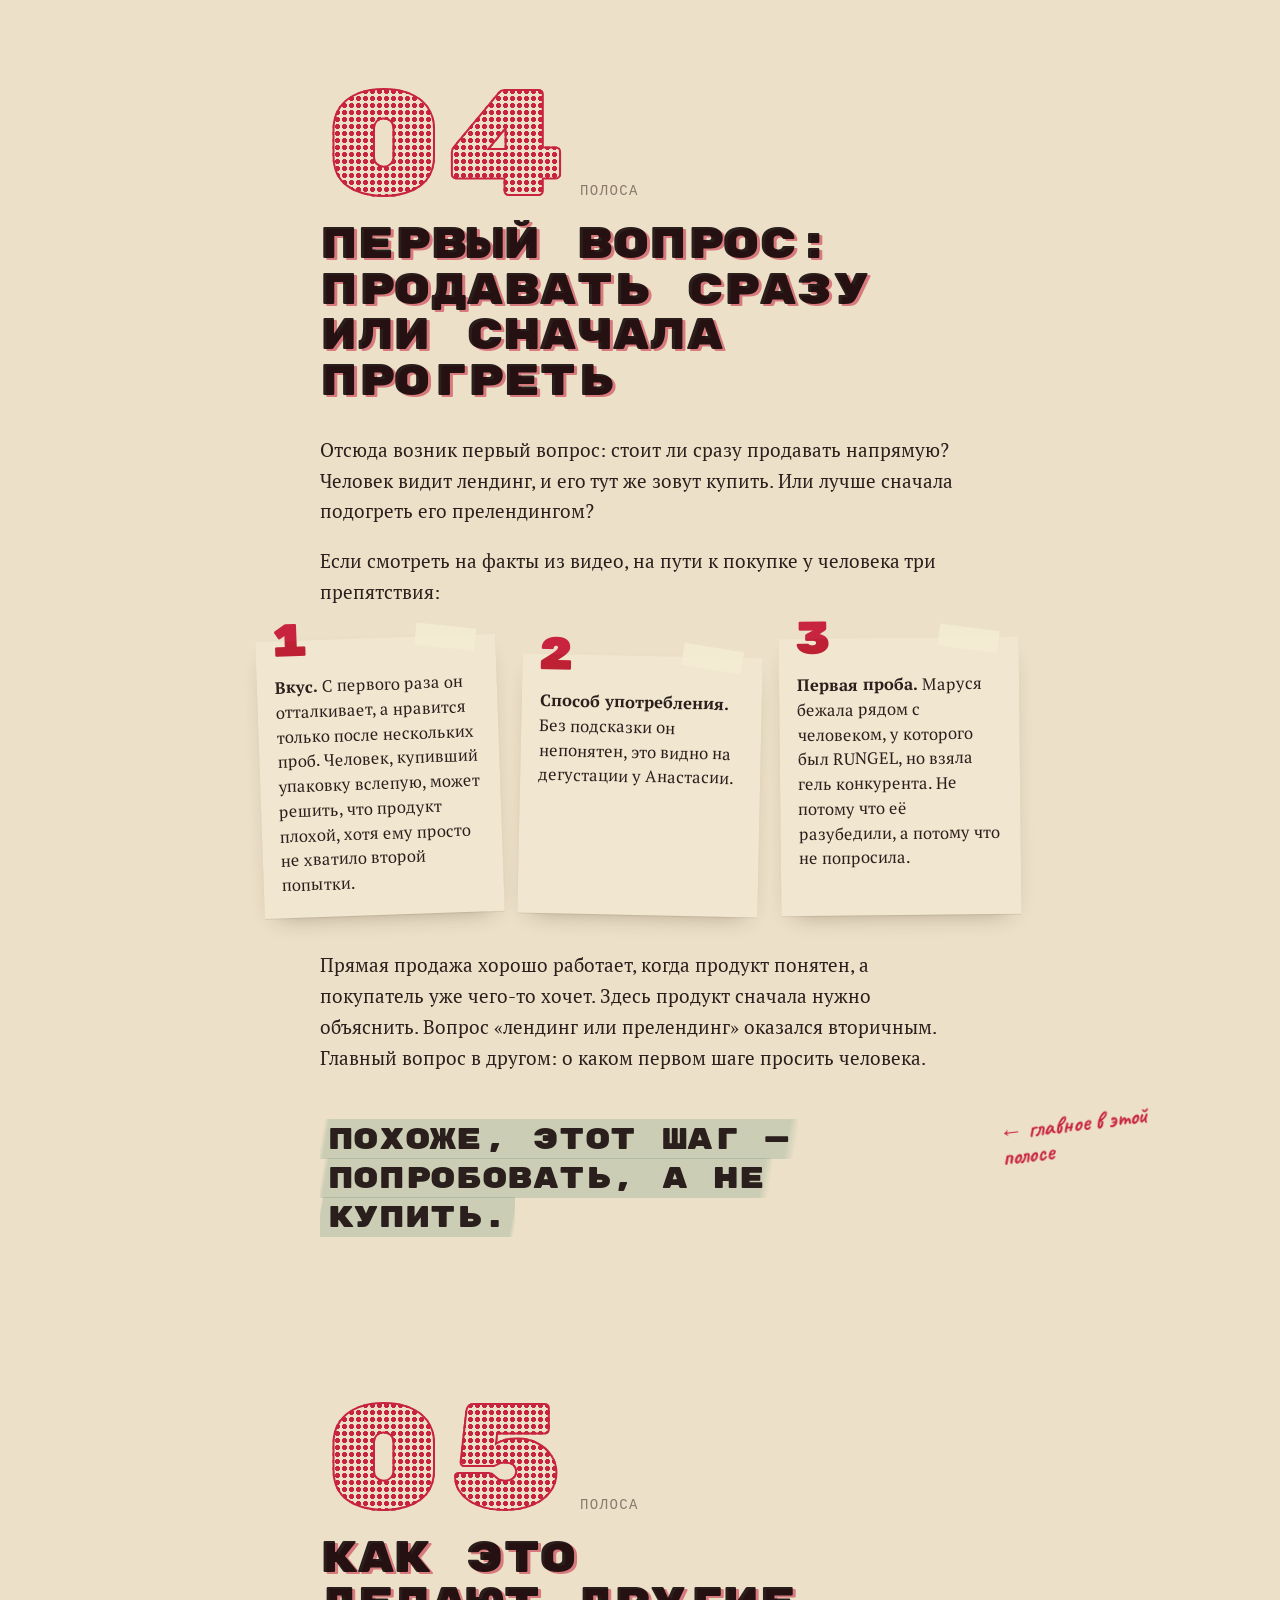
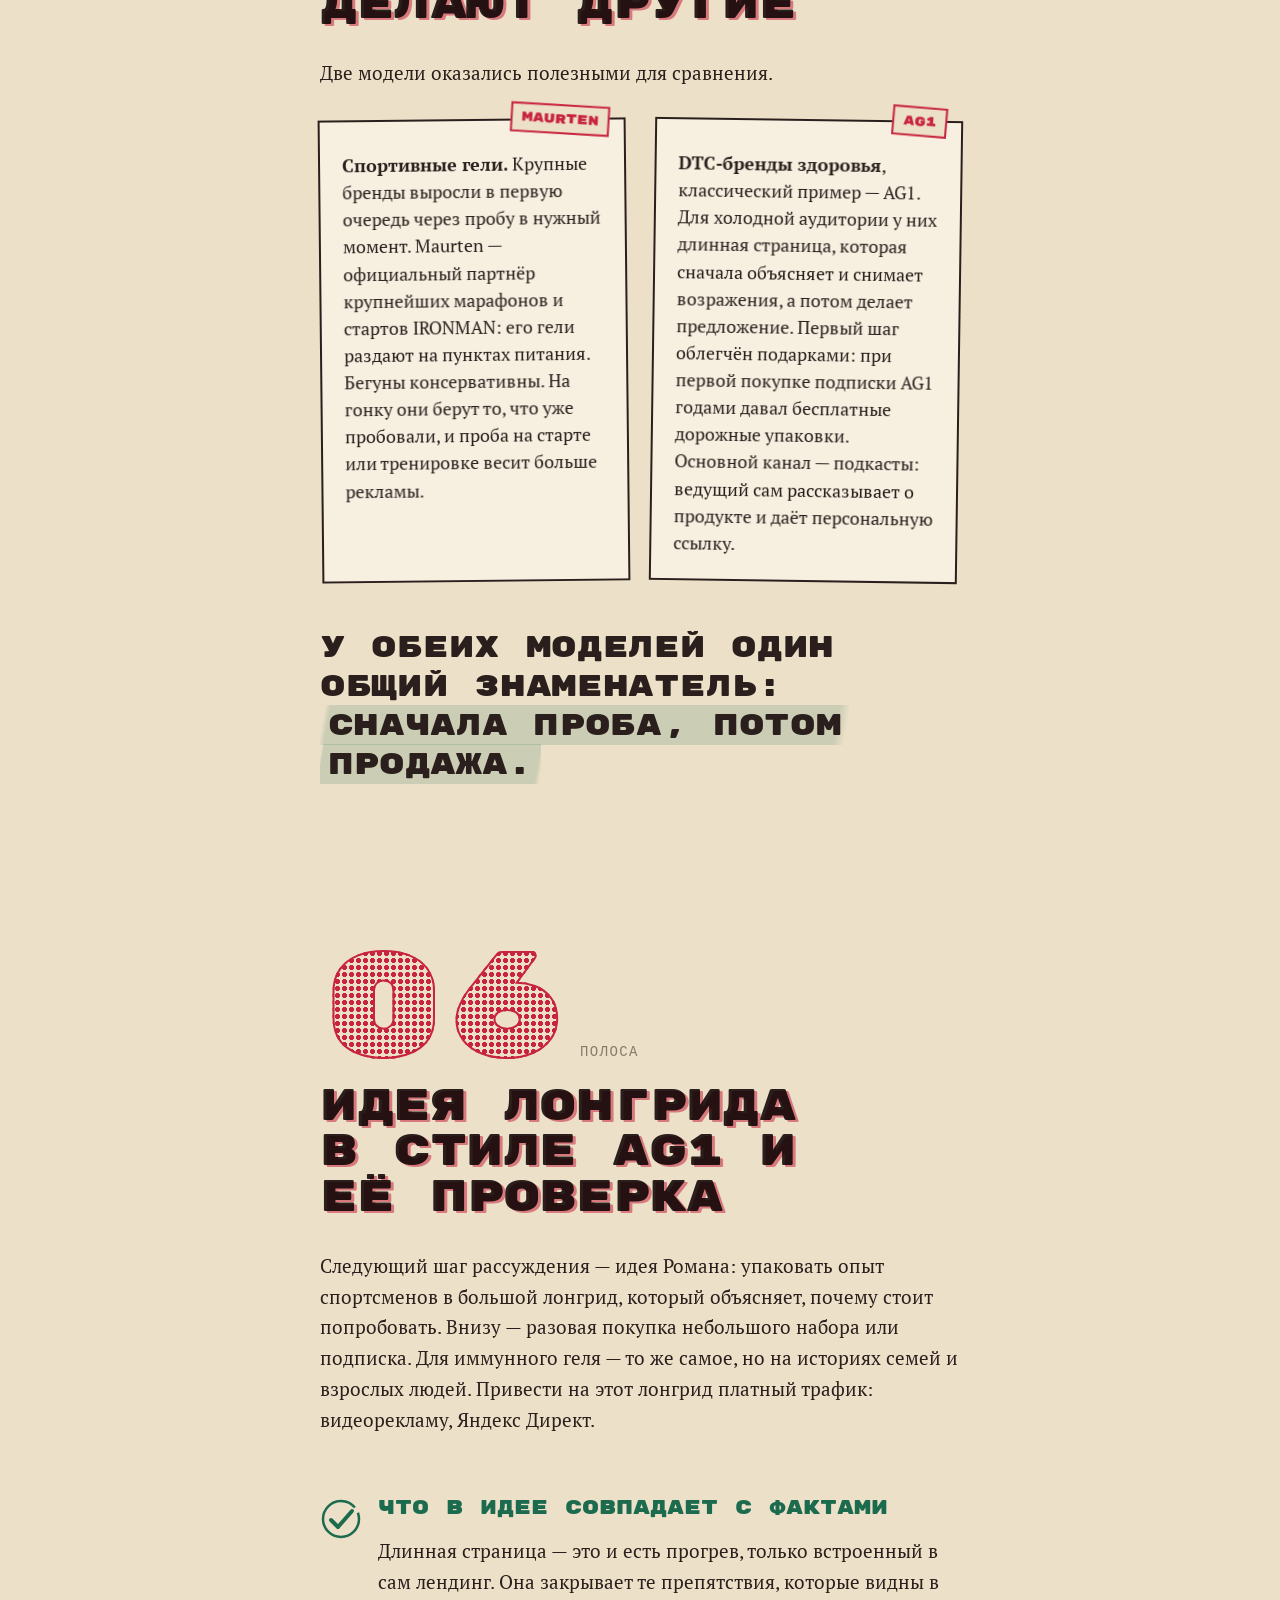
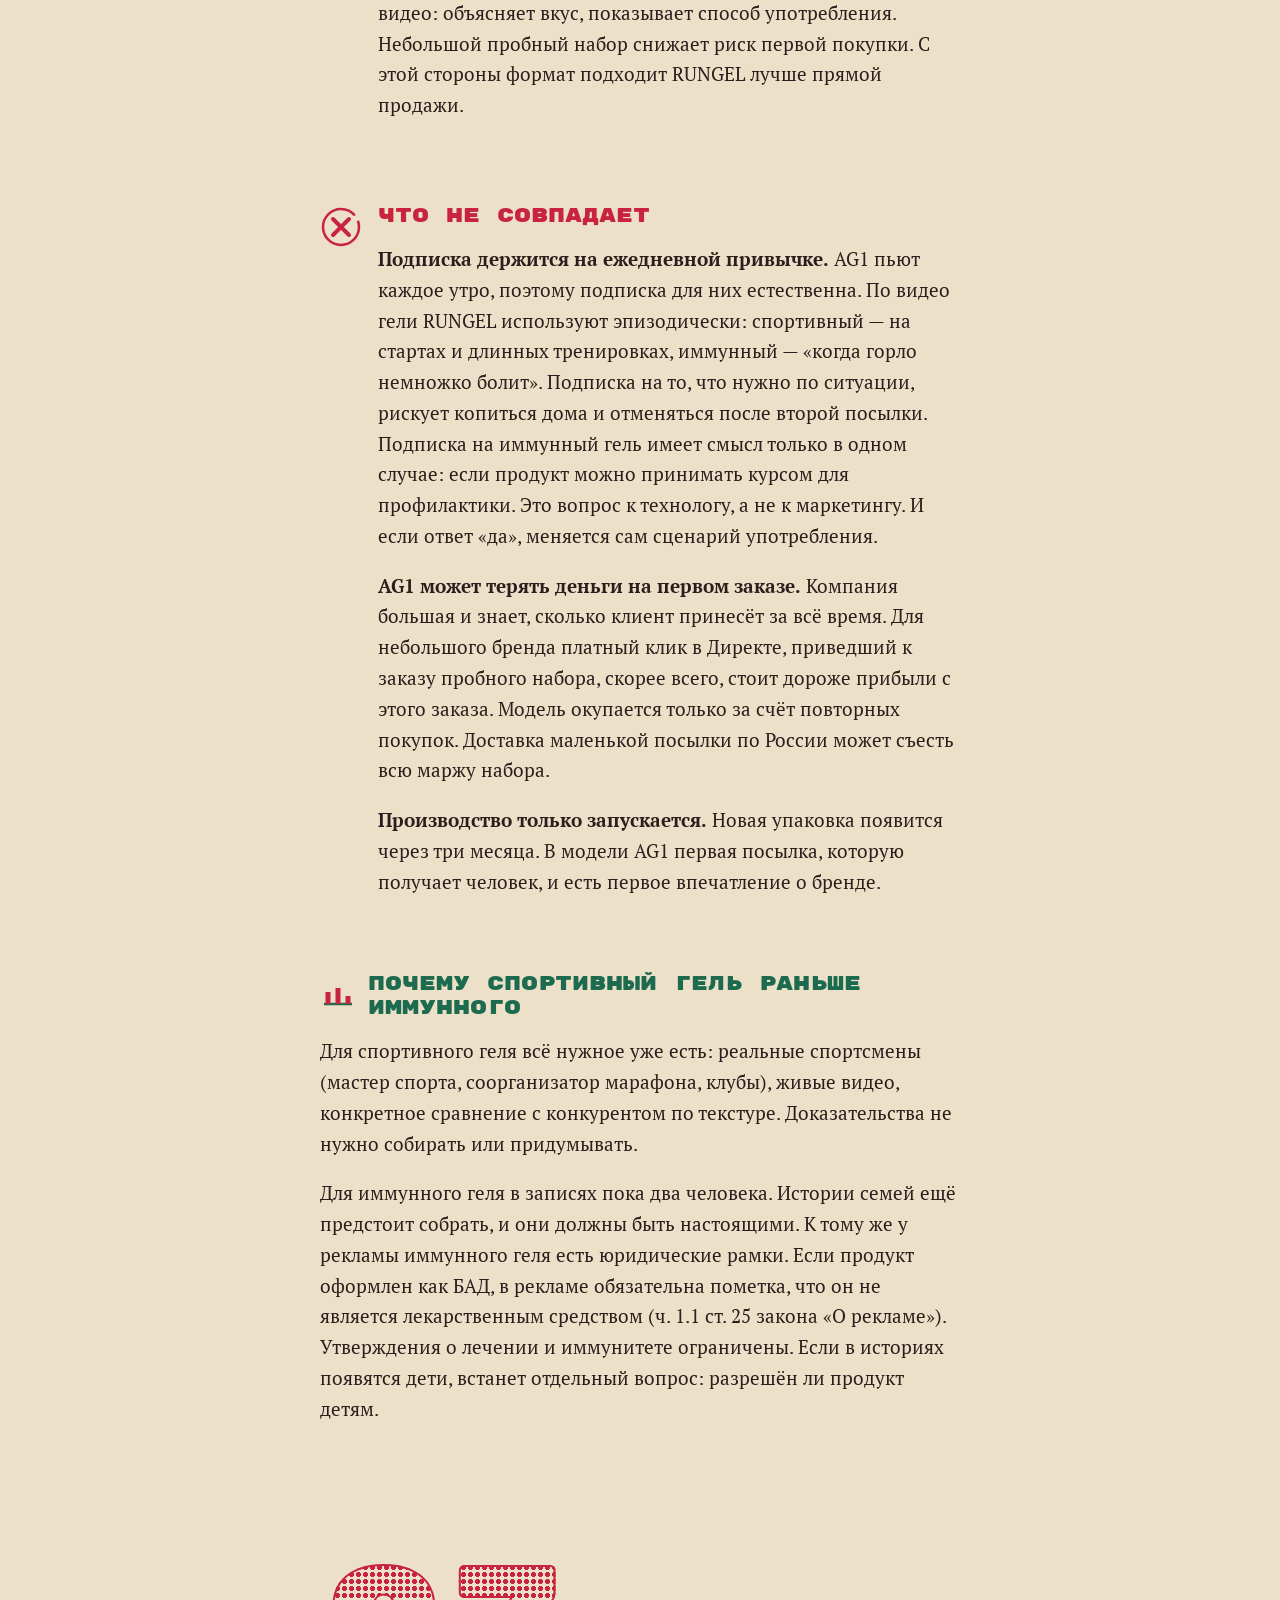
==== commit e4a26518: "Выводы в начале лонгрида, со ссылками на полосы с обоснованием" ====
--- a/index.html
+++ b/index.html
@@ -221,6 +221,16 @@
 .circled>svg{position:absolute;inset:-10px -14px;width:calc(100% + 28px);height:calc(100% + 20px);pointer-events:none}
 .circled h3{color:var(--cran)}
 
+.folio .big.word{font-size:clamp(60px,10vw,128px)}
+section.itog{padding-top:90px}
+.why{white-space:nowrap}
+.why a{font:13px/1 var(--mono);color:var(--cran);text-decoration:none;border:1.5px dashed var(--cran);padding:3px 6px 2px;margin-left:4px;transition:background .15s}
+.why a:hover{background:var(--cran);color:var(--slip);border-style:solid}
+.why.under{display:block;margin:-4px 0 10px}
+.why.under a{margin:0 6px 0 0}
+.howto{font:13px/1.3 var(--mono);color:var(--ink-3);margin:-4px 0 0;line-height:34px;height:34px}
+.bridge{margin:-6px 0 14px;color:var(--ink-2)}
+.contents{margin-top:110px}
 hr.sprig{border:0;margin:90px auto 0;height:40px;width:200px;background:no-repeat center/contain url("data:image/svg+xml,%3Csvg xmlns='http://www.w3.org/2000/svg' viewBox='0 0 200 40' fill='none' stroke='%231d6b4f' stroke-width='2.4' stroke-linecap='round'%3E%3Cpath d='M10 20H190'/%3E%3Cpath d='M30 20l-8-10M30 20l-8 10M50 20l-8-11M50 20l-8 11M70 20l-8-12M70 20l-8 12M90 20l-8-12M90 20l-8 12M110 20l-8-12M110 20l-8 12M130 20l-8-12M130 20l-8 12M150 20l-8-11M150 20l-8 11M170 20l-8-10M170 20l-8 10'/%3E%3Ccircle cx='190' cy='20' r='5' fill='%23c8243f' stroke='none'/%3E%3C/svg%3E")}
 
 footer{max-width:1100px;margin:110px auto 0;padding:30px clamp(16px,4vw,40px) 60px;border-top:3px double var(--ink-3);display:flex;justify-content:space-between;flex-wrap:wrap;gap:16px;font:14px/1.5 var(--mono);color:var(--ink-3)}
@@ -276,8 +286,8 @@
 <header class="bar">
   <a class="logo" href="#top">RUNGEL</a>
   <nav>
-    <a class="hide-m" href="#contents">Содержание</a>
-    <a class="hide-m" href="#p8">Выводы</a>
+    <a class="hide-m" href="#contents">Обоснование</a>
+    <a class="hide-m" href="#itog">Выводы</a>
     <button class="theme" id="theme" type="button" aria-label="Переключить тему">☾</button>
     <a class="sticker" href="reviews.html">Видео-отзывы →</a>
   </nav>
@@ -296,7 +306,7 @@
 
 <section class="intro">
   <div class="slip tape pinked rv" style="--r:-.8deg">
-    <p class="lede">Этот текст — запись одного рассуждения. Оно началось с четырнадцати коротких видео и закончилось пониманием того, как небольшой томской компании выходить к покупателю. По пути были идеи, которые не выдержали проверки, и идеи, которые её выдержали. Вывод собран в самом конце. До него текст идёт в том порядке, в каком шла мысль: сначала факты, потом предположения, потом их проверка.</p>
+    <p class="lede">Этот текст — запись одного рассуждения. Оно началось с четырнадцати коротких видео и закончилось пониманием того, как небольшой томской компании выходить к покупателю. По пути были идеи, которые не выдержали проверки, и идеи, которые её выдержали. Выводы собраны в самом начале. После них текст идёт в том порядке, в каком шла мысль: сначала факты, потом предположения, потом их проверка.</p>
   </div>
   <div class="tally">
     <div class="stamp-n rv" style="--r:-6deg"><b>14</b><span>видео</span></div>
@@ -306,10 +316,58 @@
   </div>
 </section>
 
+
+<article>
+  <!-- ИТОГ -->
+  <section class="spread itog" id="itog">
+    <div class="folio rv"><span class="big word">Итог</span><span class="lbl">читать первым</span></div>
+    <h2 class="t rv" data-t="Выводы">Выводы</h2>
+    <p class="rv">Всё сказанное ниже сводится к нескольким утверждениям. Это следствия из фактов и проверенных идей, а не набор указаний.</p>
+
+    <div class="checklist rv" style="--r:-.4deg">
+      <h3>Что видно уже сейчас</h3>
+      <p class="howto" aria-hidden="true">→ 02 — номер полосы ниже, где это обосновано</p>
+      <ul>
+        <li><svg viewBox="0 0 32 32" aria-hidden="true"><rect x="3" y="5" width="24" height="24" fill="none" stroke="var(--ink-3)" stroke-width="2"/><path d="M8 16l6 7L30 3" fill="none" stroke="var(--fir)" stroke-width="3.5" stroke-linecap="round" stroke-linejoin="round"/></svg>Отзывы о RUNGEL тёплые. Но опрошены в основном свои люди, поэтому реальное отношение незнакомых покупателей пока неизвестно. <span class="why"><a href="#p2">→ 02</a> <a href="#p3">→ 03</a></span></li>
+        <li><svg viewBox="0 0 32 32" aria-hidden="true"><rect x="3" y="5" width="24" height="24" fill="none" stroke="var(--ink-3)" stroke-width="2"/><path d="M8 16l6 7L30 3" fill="none" stroke="var(--fir)" stroke-width="3.5" stroke-linecap="round" stroke-linejoin="round"/></svg>Главное препятствие — первая проба, а не убеждение. Вкус раскрывается не с первого раза, способ употребления неочевиден. Это одинаково видно на дегустации, в рассказе Лены и в истории Маруси. <span class="why"><a href="#p2">→ 02</a> <a href="#p4">→ 04</a></span></li>
+        <li><svg viewBox="0 0 32 32" aria-hidden="true"><rect x="3" y="5" width="24" height="24" fill="none" stroke="var(--ink-3)" stroke-width="2"/><path d="M8 16l6 7L30 3" fill="none" stroke="var(--fir)" stroke-width="3.5" stroke-linecap="round" stroke-linejoin="round"/></svg>Спортивный гель готов к продвижению. Для него есть реальные спортсмены, видео и конкретное отличие от конкурента — текстура. Иммунному гелю не хватает историй и ясности с юридическими рамками. <span class="why"><a href="#p2">→ 02</a> <a href="#p6">→ 06</a></span></li>
+        <li><svg viewBox="0 0 32 32" aria-hidden="true"><rect x="3" y="5" width="24" height="24" fill="none" stroke="var(--ink-3)" stroke-width="2"/><path d="M8 16l6 7L30 3" fill="none" stroke="var(--fir)" stroke-width="3.5" stroke-linecap="round" stroke-linejoin="round"/></svg>Длинная страница с пробным набором подходит RUNGEL лучше прямой продажи. Подписка как основная модель противоречит тому, как гели используют на самом деле. <span class="why"><a href="#p4">→ 04</a> <a href="#p6">→ 06</a></span></li>
+        <li><svg viewBox="0 0 32 32" aria-hidden="true"><rect x="3" y="5" width="24" height="24" fill="none" stroke="var(--ink-3)" stroke-width="2"/><path d="M8 16l6 7L30 3" fill="none" stroke="var(--fir)" stroke-width="3.5" stroke-linecap="round" stroke-linejoin="round"/></svg>Механика AG1 переносится в Россию без подкастов: доверенный автор, личная рекомендация, промокод. В российских условиях её носители — нишевые Telegram-каналы, VK Видео, тренеры и клубы. <span class="why"><a href="#p5">→ 05</a> <a href="#p7">→ 07</a></span></li>
+        <li><svg viewBox="0 0 32 32" aria-hidden="true"><rect x="3" y="5" width="24" height="24" fill="none" stroke="var(--ink-3)" stroke-width="2"/><path d="M8 16l6 7L30 3" fill="none" stroke="var(--fir)" stroke-width="3.5" stroke-linecap="round" stroke-linejoin="round"/></svg>При малом бюджете естественная опора — каналы, где платят за результат: партнёрские промокоды, забеги, поиск, клубы. Офлайн в Томске сейчас самый сильный канал, а не дополнение к рекламе. <span class="why"><a href="#p7">→ 07</a></span></li>
+      </ul>
+    </div>
+
+    <div class="pencil rv" style="--r:.6deg">
+      <span class="note" style="--r:5deg;top:20px" aria-hidden="true">первая — главная цифра всей модели</span>
+      <h3>Гипотезы, которые предстоит проверить</h3><span class="why under"><a href="#p6">→ 06</a> <a href="#p7">→ 07</a></span>
+      <ul>
+        <li>Сколько людей покупает повторно после пробного набора. Это главная цифра всей модели.</li>
+        <li>Что обходится дешевле: длинная страница или прямая продажа. Это можно сравнить небольшим тестом вместо спора.</li>
+        <li>Выбирают ли подписку вообще, если предложить её как вариант рядом с разовой покупкой.</li>
+        <li>Какие каналы окупаются. Это покажут персональные промокоды.</li>
+      </ul>
+    </div>
+
+    <div class="circled rv">
+      <svg viewBox="0 0 100 100" preserveAspectRatio="none" aria-hidden="true"><path d="M8 6 C30 1 75 2 94 7 C99 30 98 72 93 94 C70 99 28 98 6 93 C1 70 2 28 9 4 C14 3 18 4 22 6" fill="none" stroke="var(--cran)" vector-effect="non-scaling-stroke" style="stroke-width:2.5px"/></svg>
+      <h3>Открытые вопросы</h3><span class="why under"><a href="#p3">→ 03</a> <a href="#p6">→ 06</a></span>
+      <ul>
+        <li>Экономика пробного набора: цена, маржа, стоимость доставки и доля повторных покупок, при которой реклама окупается.</li>
+        <li>Можно ли принимать иммунный гель курсом. От ответа зависит, есть ли смысл в подписке.</li>
+        <li>Регистрационный статус продукта: пищевой продукт или БАД. От этого зависит, что можно говорить в рекламе.</li>
+        <li>Что именно не так с упаковкой с точки зрения покупателей, а не бренда.</li>
+        <li>Что скажут о продукте незнакомые люди, если спрашивать их открытыми вопросами и записывать ответы.</li>
+      </ul>
+    </div>
+
+  </section>
+</article>
+
 <nav class="contents" id="contents" aria-label="Содержание">
   <div class="slip tape rv" style="--r:.6deg;--tr:2deg">
-    <span class="hand" aria-hidden="true">читать по порядку ↓</span>
-    <h2>В номере</h2>
+    <span class="hand" aria-hidden="true">откуда всё это ↓</span>
+    <h2>Как получены эти выводы</h2>
+    <p class="bridge">Дальше — рассуждение целиком, по полосам.</p>
     <ol>
       <li><a href="#p1">С чего всё началось<i>01</i></a></li>
       <li><a href="#p2">Что показали видео<i>02</i></a></li>
@@ -318,7 +376,6 @@
       <li><a href="#p5">Как это делают другие<i>05</i></a></li>
       <li><a href="#p6">Идея лонгрида в стиле AG1 и её проверка<i>06</i></a></li>
       <li><a href="#p7">Ограничения России<i>07</i></a></li>
-      <li><a href="#p8">Выводы<i>08</i></a></li>
       <li><a href="reviews.html">Приложение: все 14 видео-отзывов<i>▶</i></a></li>
     </ol>
   </div>
@@ -540,54 +597,9 @@
     </ul>
   </section>
 
-  <hr class="sprig">
-
-  <!-- 8 -->
-  <section class="spread" id="p8">
-    <div class="folio rv"><span class="big">08</span><span class="lbl">полоса · финиш</span></div>
-    <h2 class="t rv" data-t="Выводы">Выводы</h2>
-    <p class="rv">Всё сказанное выше сводится к нескольким утверждениям. Это следствия из фактов и проверенных идей, а не набор указаний.</p>
-
-    <div class="checklist rv" style="--r:-.4deg">
-      <h3>Что видно уже сейчас</h3>
-      <ul>
-        <li><svg viewBox="0 0 32 32" aria-hidden="true"><rect x="3" y="5" width="24" height="24" fill="none" stroke="var(--ink-3)" stroke-width="2"/><path d="M8 16l6 7L30 3" fill="none" stroke="var(--fir)" stroke-width="3.5" stroke-linecap="round" stroke-linejoin="round"/></svg>Отзывы о RUNGEL тёплые. Но опрошены в основном свои люди, поэтому реальное отношение незнакомых покупателей пока неизвестно.</li>
-        <li><svg viewBox="0 0 32 32" aria-hidden="true"><rect x="3" y="5" width="24" height="24" fill="none" stroke="var(--ink-3)" stroke-width="2"/><path d="M8 16l6 7L30 3" fill="none" stroke="var(--fir)" stroke-width="3.5" stroke-linecap="round" stroke-linejoin="round"/></svg>Главное препятствие — первая проба, а не убеждение. Вкус раскрывается не с первого раза, способ употребления неочевиден. Это одинаково видно на дегустации, в рассказе Лены и в истории Маруси.</li>
-        <li><svg viewBox="0 0 32 32" aria-hidden="true"><rect x="3" y="5" width="24" height="24" fill="none" stroke="var(--ink-3)" stroke-width="2"/><path d="M8 16l6 7L30 3" fill="none" stroke="var(--fir)" stroke-width="3.5" stroke-linecap="round" stroke-linejoin="round"/></svg>Спортивный гель готов к продвижению. Для него есть реальные спортсмены, видео и конкретное отличие от конкурента — текстура. Иммунному гелю не хватает историй и ясности с юридическими рамками.</li>
-        <li><svg viewBox="0 0 32 32" aria-hidden="true"><rect x="3" y="5" width="24" height="24" fill="none" stroke="var(--ink-3)" stroke-width="2"/><path d="M8 16l6 7L30 3" fill="none" stroke="var(--fir)" stroke-width="3.5" stroke-linecap="round" stroke-linejoin="round"/></svg>Длинная страница с пробным набором подходит RUNGEL лучше прямой продажи. Подписка как основная модель противоречит тому, как гели используют на самом деле.</li>
-        <li><svg viewBox="0 0 32 32" aria-hidden="true"><rect x="3" y="5" width="24" height="24" fill="none" stroke="var(--ink-3)" stroke-width="2"/><path d="M8 16l6 7L30 3" fill="none" stroke="var(--fir)" stroke-width="3.5" stroke-linecap="round" stroke-linejoin="round"/></svg>Механика AG1 переносится в Россию без подкастов: доверенный автор, личная рекомендация, промокод. В российских условиях её носители — нишевые Telegram-каналы, VK Видео, тренеры и клубы.</li>
-        <li><svg viewBox="0 0 32 32" aria-hidden="true"><rect x="3" y="5" width="24" height="24" fill="none" stroke="var(--ink-3)" stroke-width="2"/><path d="M8 16l6 7L30 3" fill="none" stroke="var(--fir)" stroke-width="3.5" stroke-linecap="round" stroke-linejoin="round"/></svg>При малом бюджете естественная опора — каналы, где платят за результат: партнёрские промокоды, забеги, поиск, клубы. Офлайн в Томске сейчас самый сильный канал, а не дополнение к рекламе.</li>
-      </ul>
-    </div>
-
-    <div class="pencil rv" style="--r:.6deg">
-      <span class="note" style="--r:5deg;top:20px" aria-hidden="true">первая — главная цифра всей модели</span>
-      <h3>Гипотезы, которые предстоит проверить</h3>
-      <ul>
-        <li>Сколько людей покупает повторно после пробного набора. Это главная цифра всей модели.</li>
-        <li>Что обходится дешевле: длинная страница или прямая продажа. Это можно сравнить небольшим тестом вместо спора.</li>
-        <li>Выбирают ли подписку вообще, если предложить её как вариант рядом с разовой покупкой.</li>
-        <li>Какие каналы окупаются. Это покажут персональные промокоды.</li>
-      </ul>
-    </div>
-
-    <div class="circled rv">
-      <svg viewBox="0 0 100 100" preserveAspectRatio="none" aria-hidden="true"><path d="M8 6 C30 1 75 2 94 7 C99 30 98 72 93 94 C70 99 28 98 6 93 C1 70 2 28 9 4 C14 3 18 4 22 6" fill="none" stroke="var(--cran)" vector-effect="non-scaling-stroke" style="stroke-width:2.5px"/></svg>
-      <h3>Открытые вопросы</h3>
-      <ul>
-        <li>Экономика пробного набора: цена, маржа, стоимость доставки и доля повторных покупок, при которой реклама окупается.</li>
-        <li>Можно ли принимать иммунный гель курсом. От ответа зависит, есть ли смысл в подписке.</li>
-        <li>Регистрационный статус продукта: пищевой продукт или БАД. От этого зависит, что можно говорить в рекламе.</li>
-        <li>Что именно не так с упаковкой с точки зрения покупателей, а не бренда.</li>
-        <li>Что скажут о продукте незнакомые люди, если спрашивать их открытыми вопросами и записывать ответы.</li>
-      </ul>
-    </div>
-
-    <a class="film rv" href="reviews.html" style="--r:.8deg">
+  <a class="film rv" href="reviews.html" style="--r:.8deg">
       <span class="row"><b>▶</b><span><span class="h">Проверить выводы по первоисточнику</span><span class="s">14 видео с расшифровкой и разметкой по спикерам</span></span><span class="arr" aria-hidden="true">→</span></span>
     </a>
-  </section>
-
 </article>
 
 <footer>
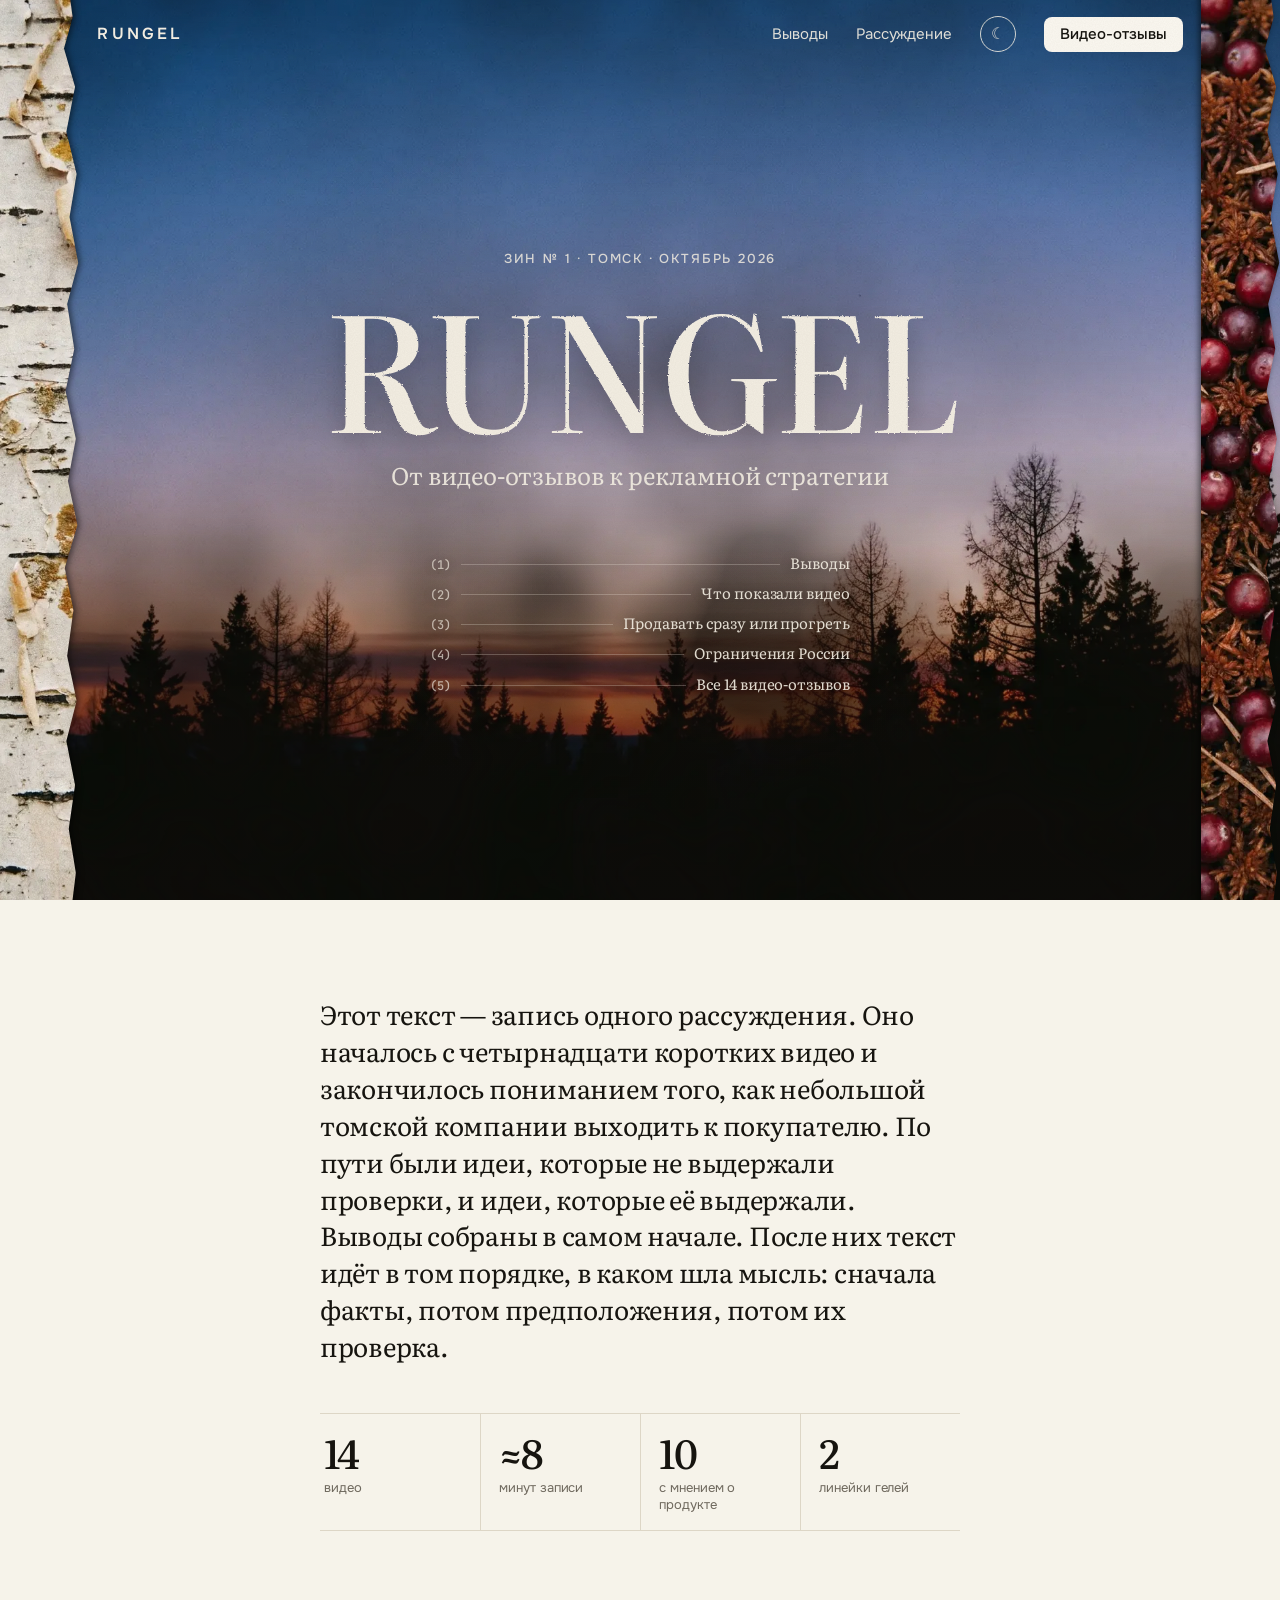
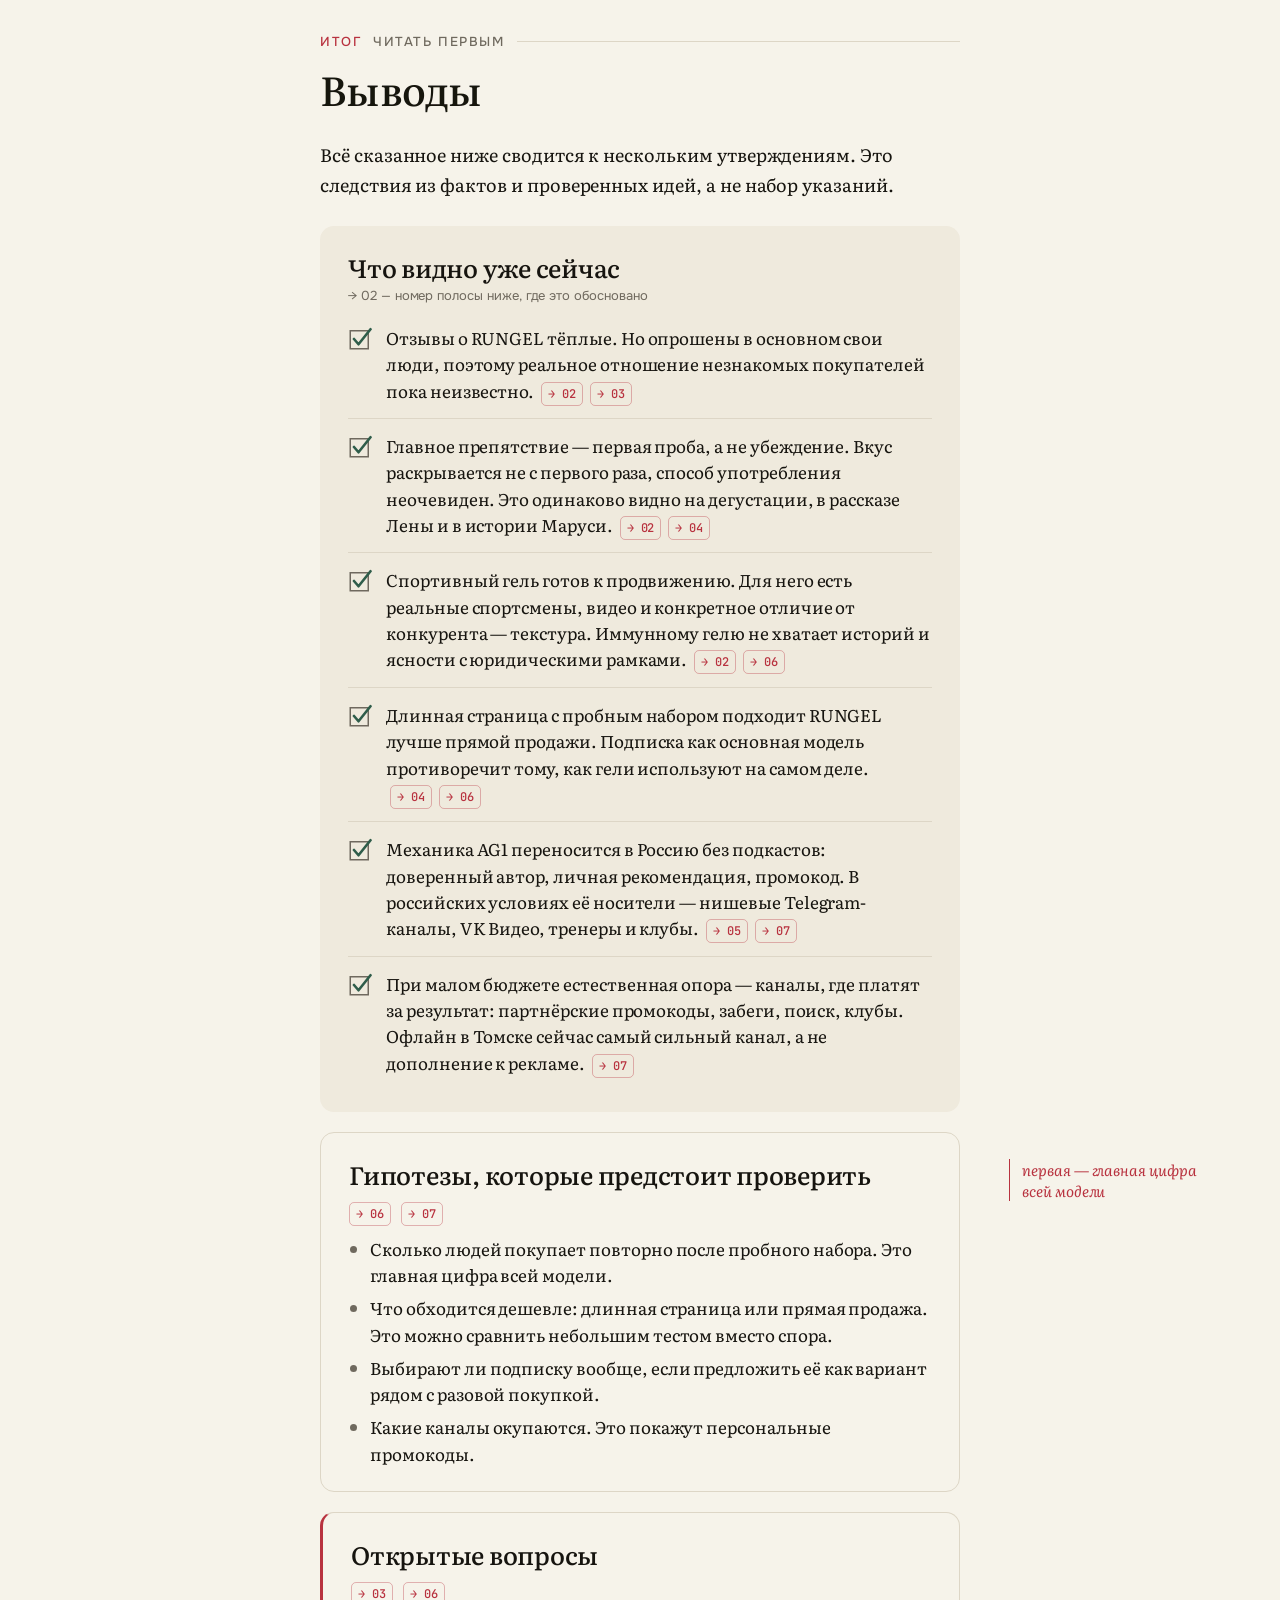
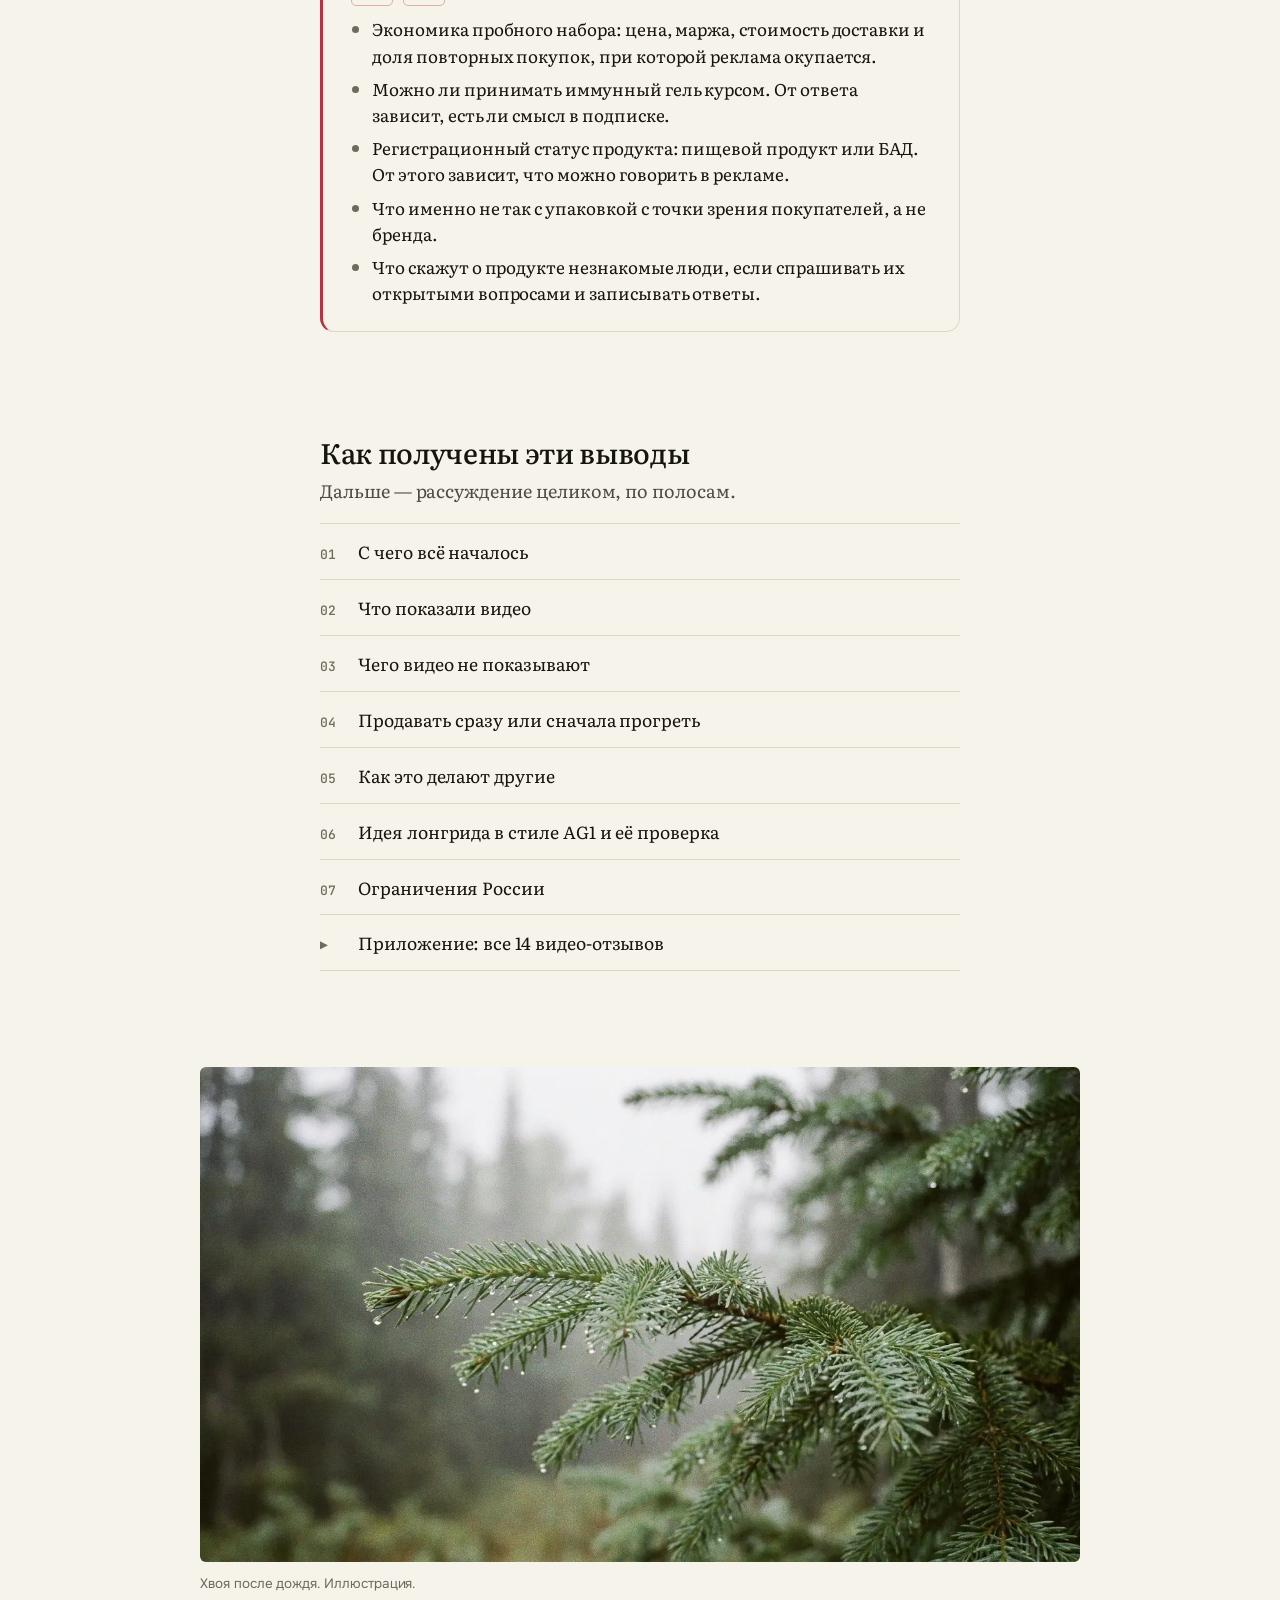
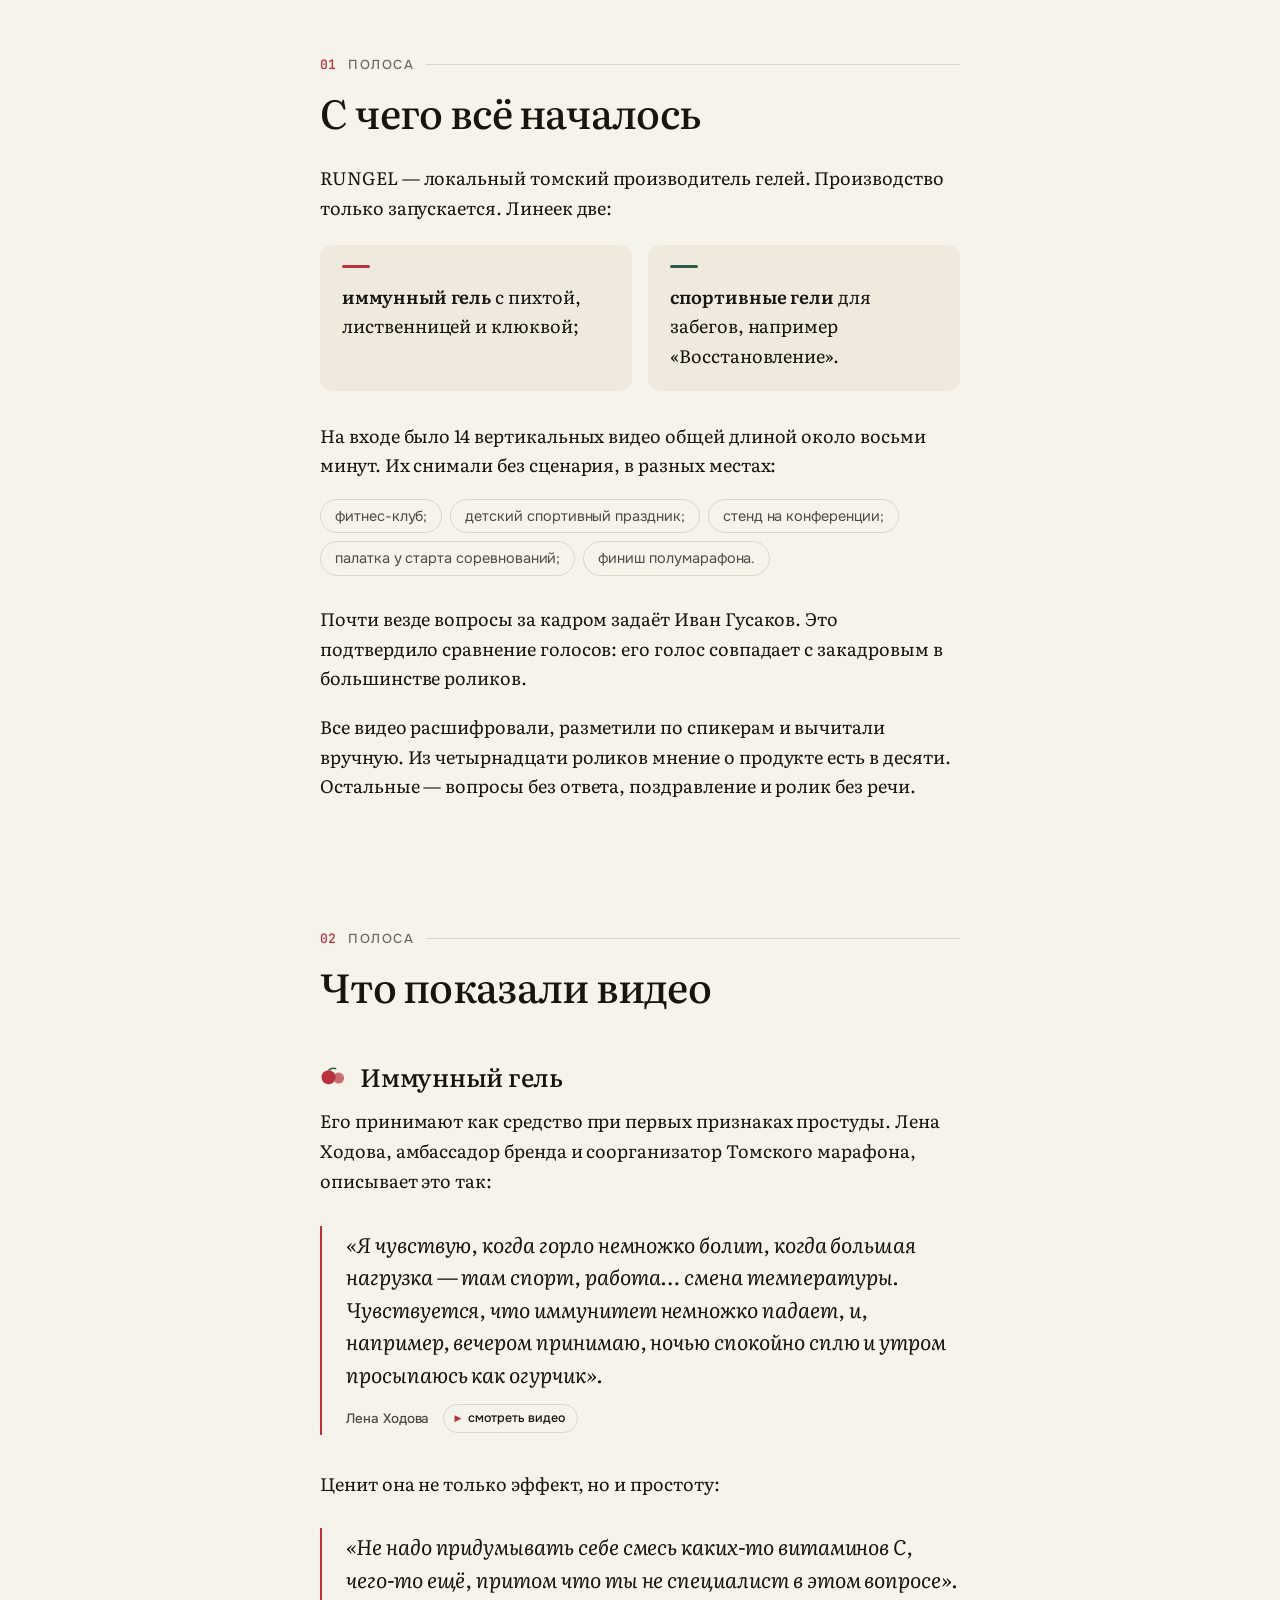
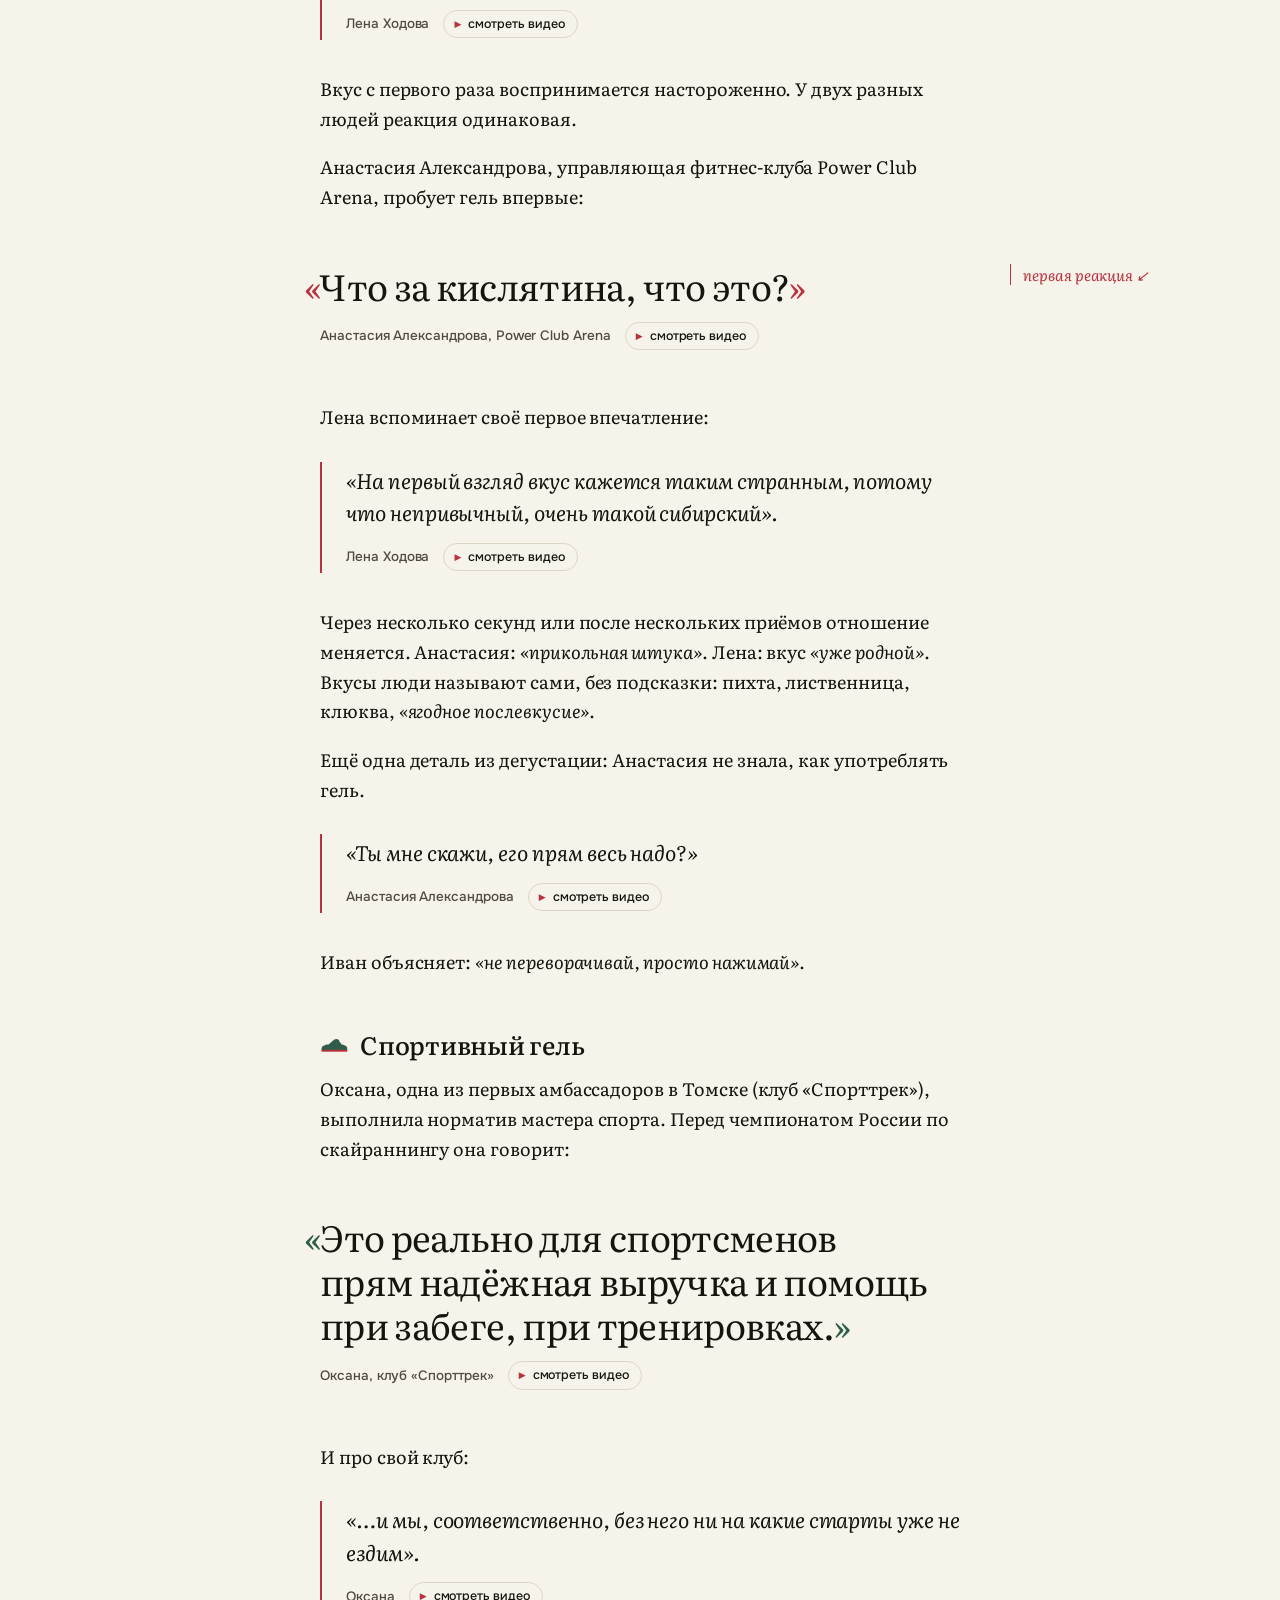
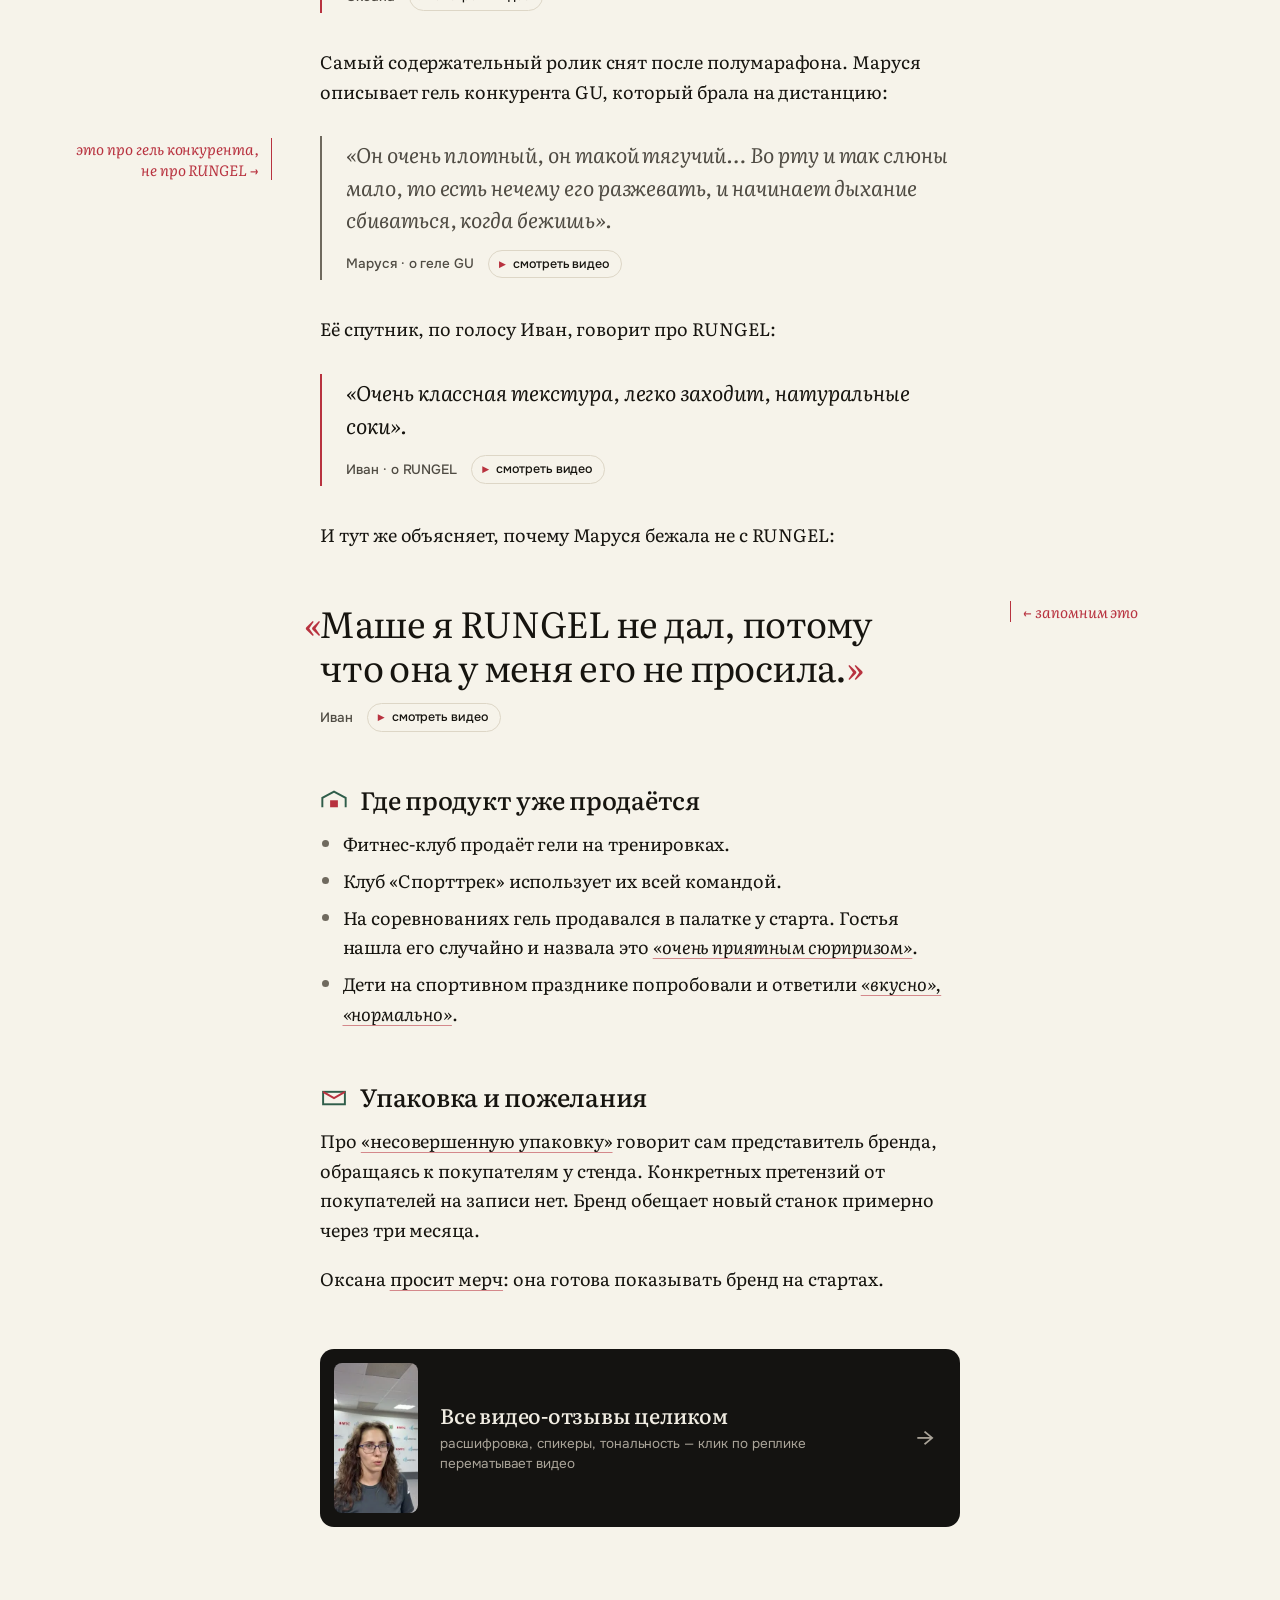
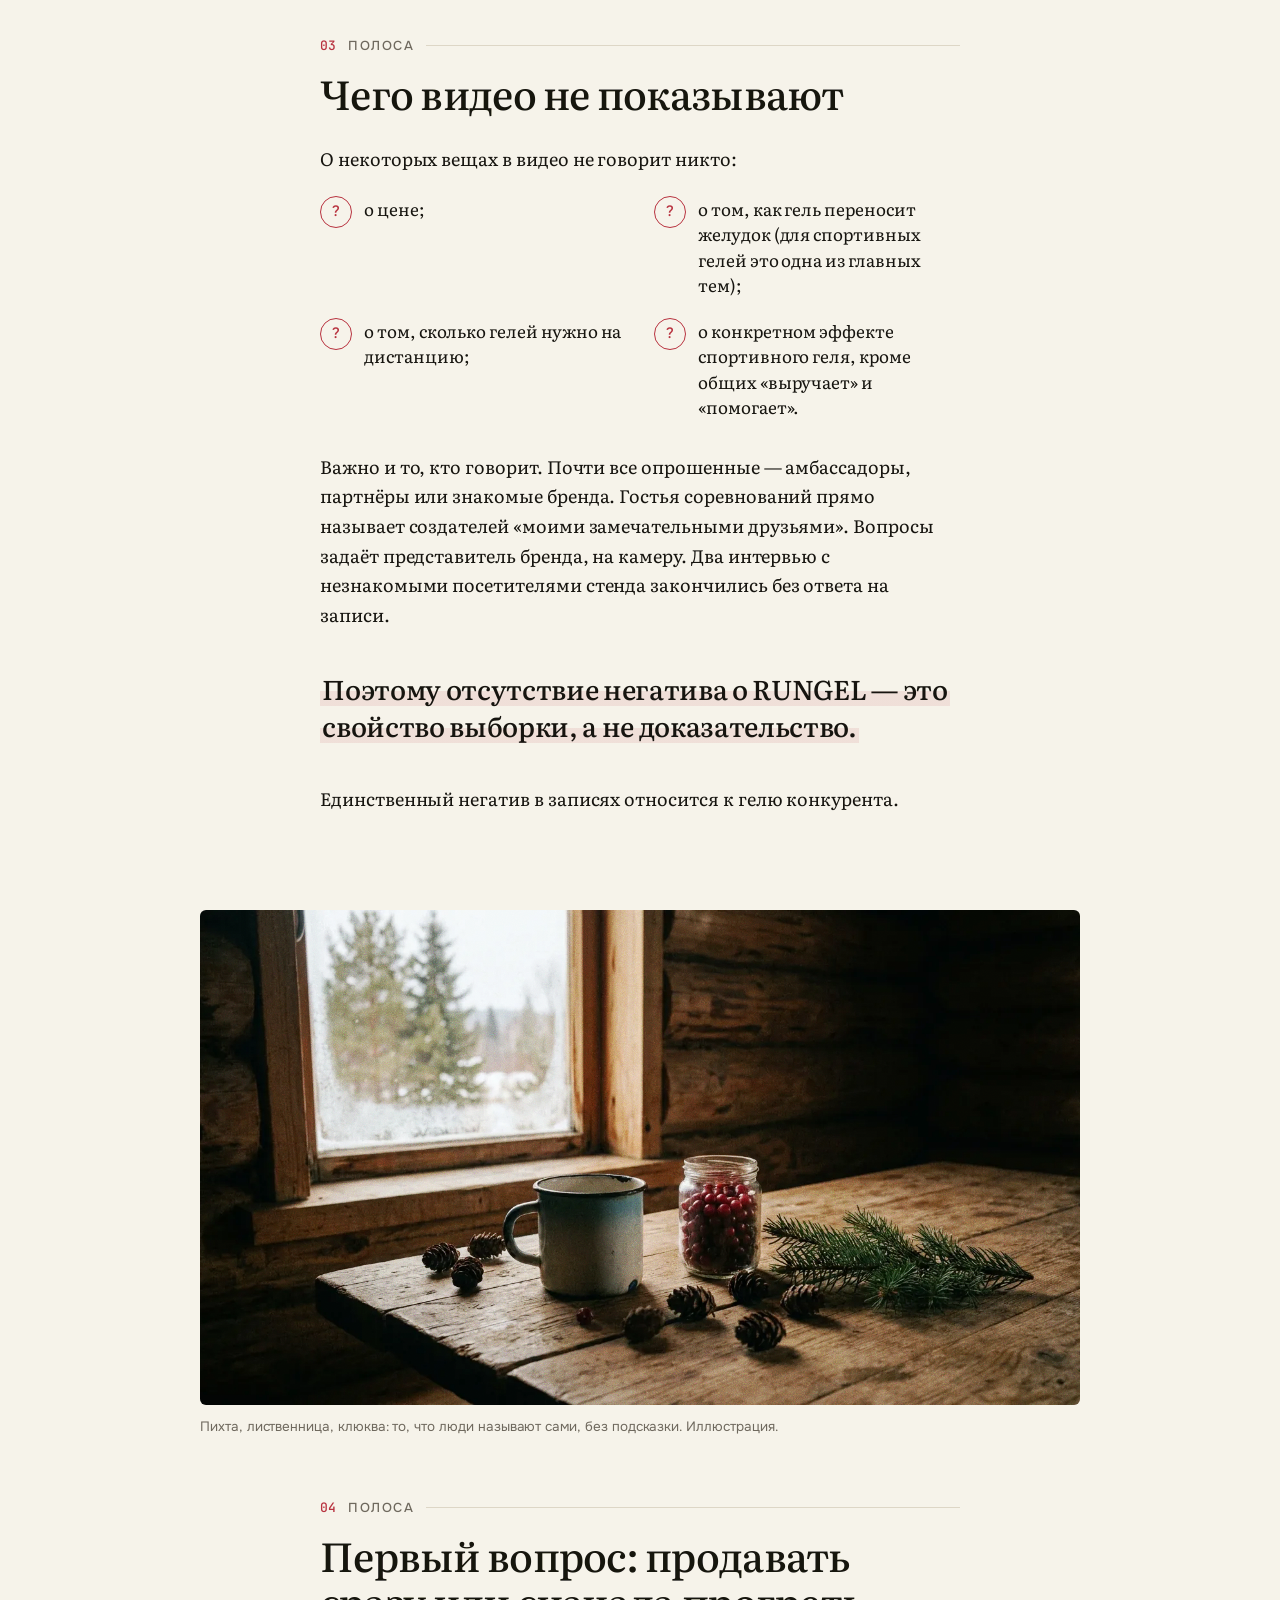
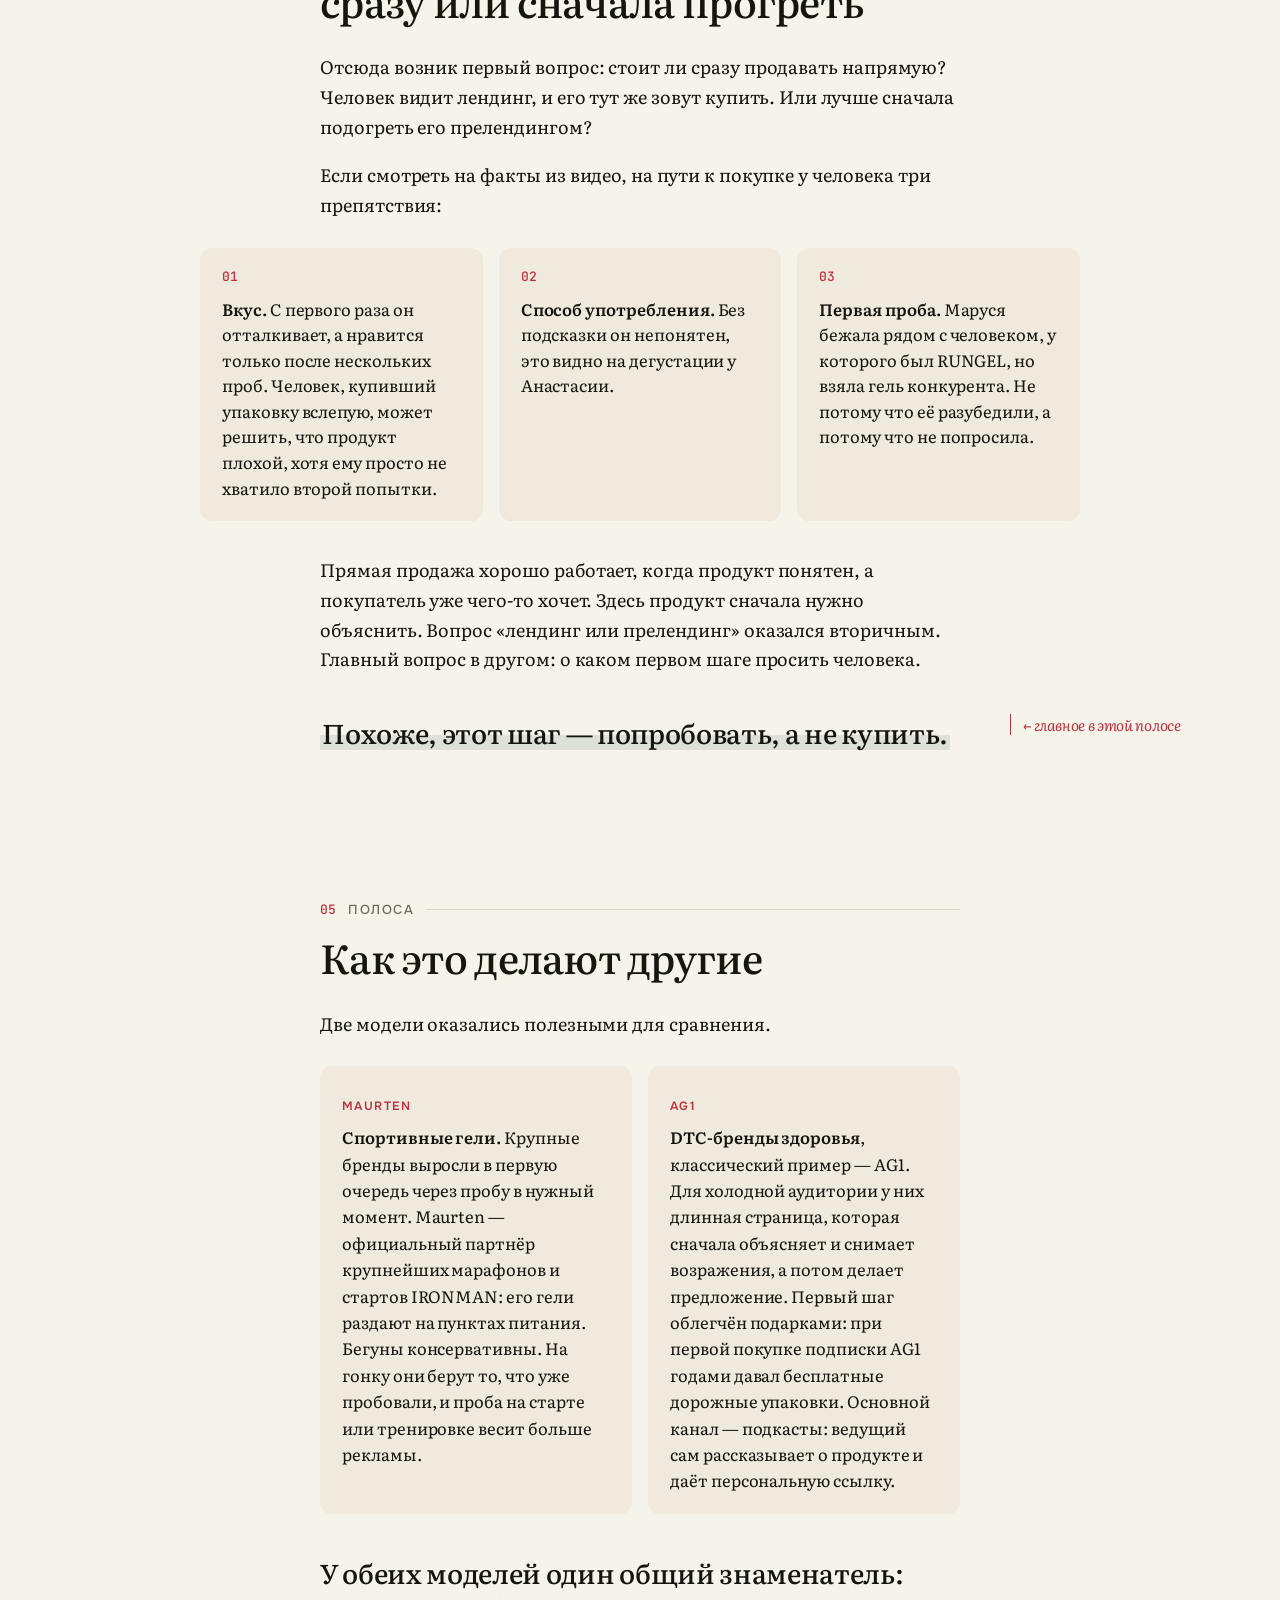
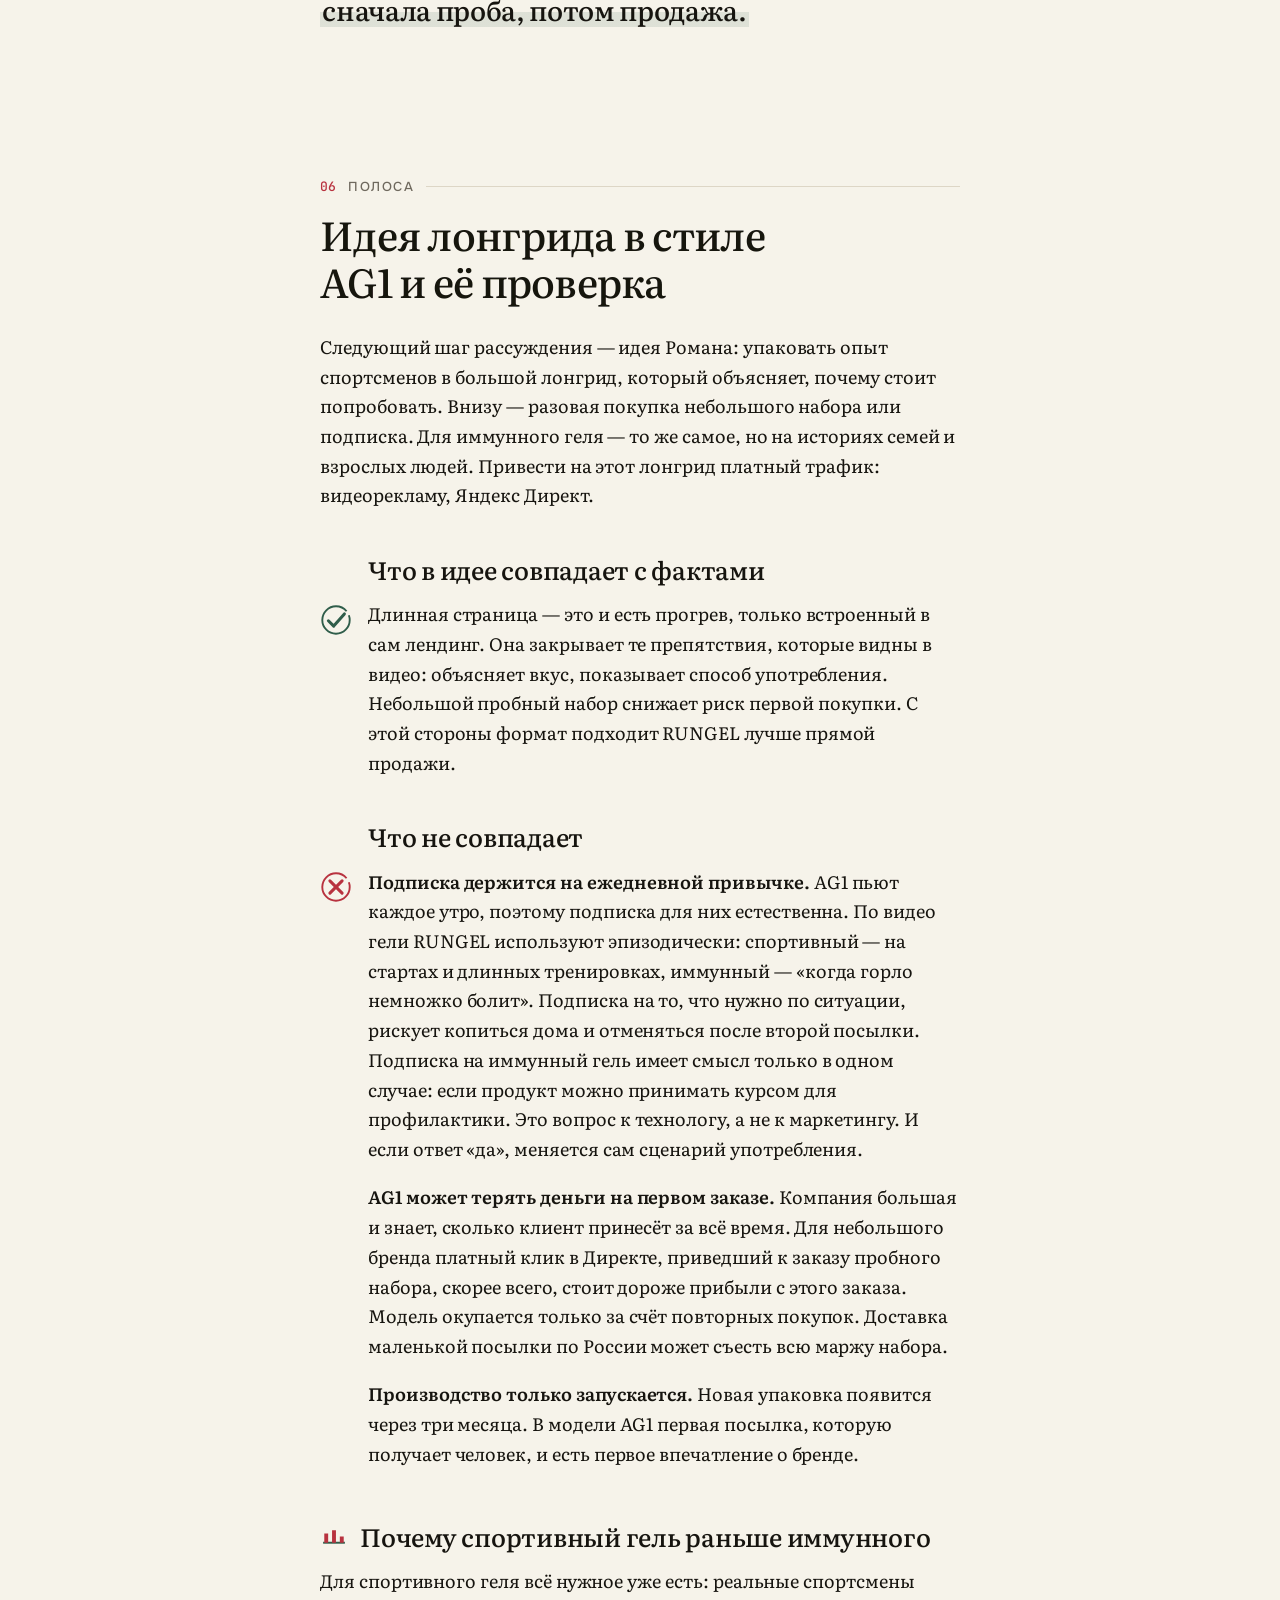
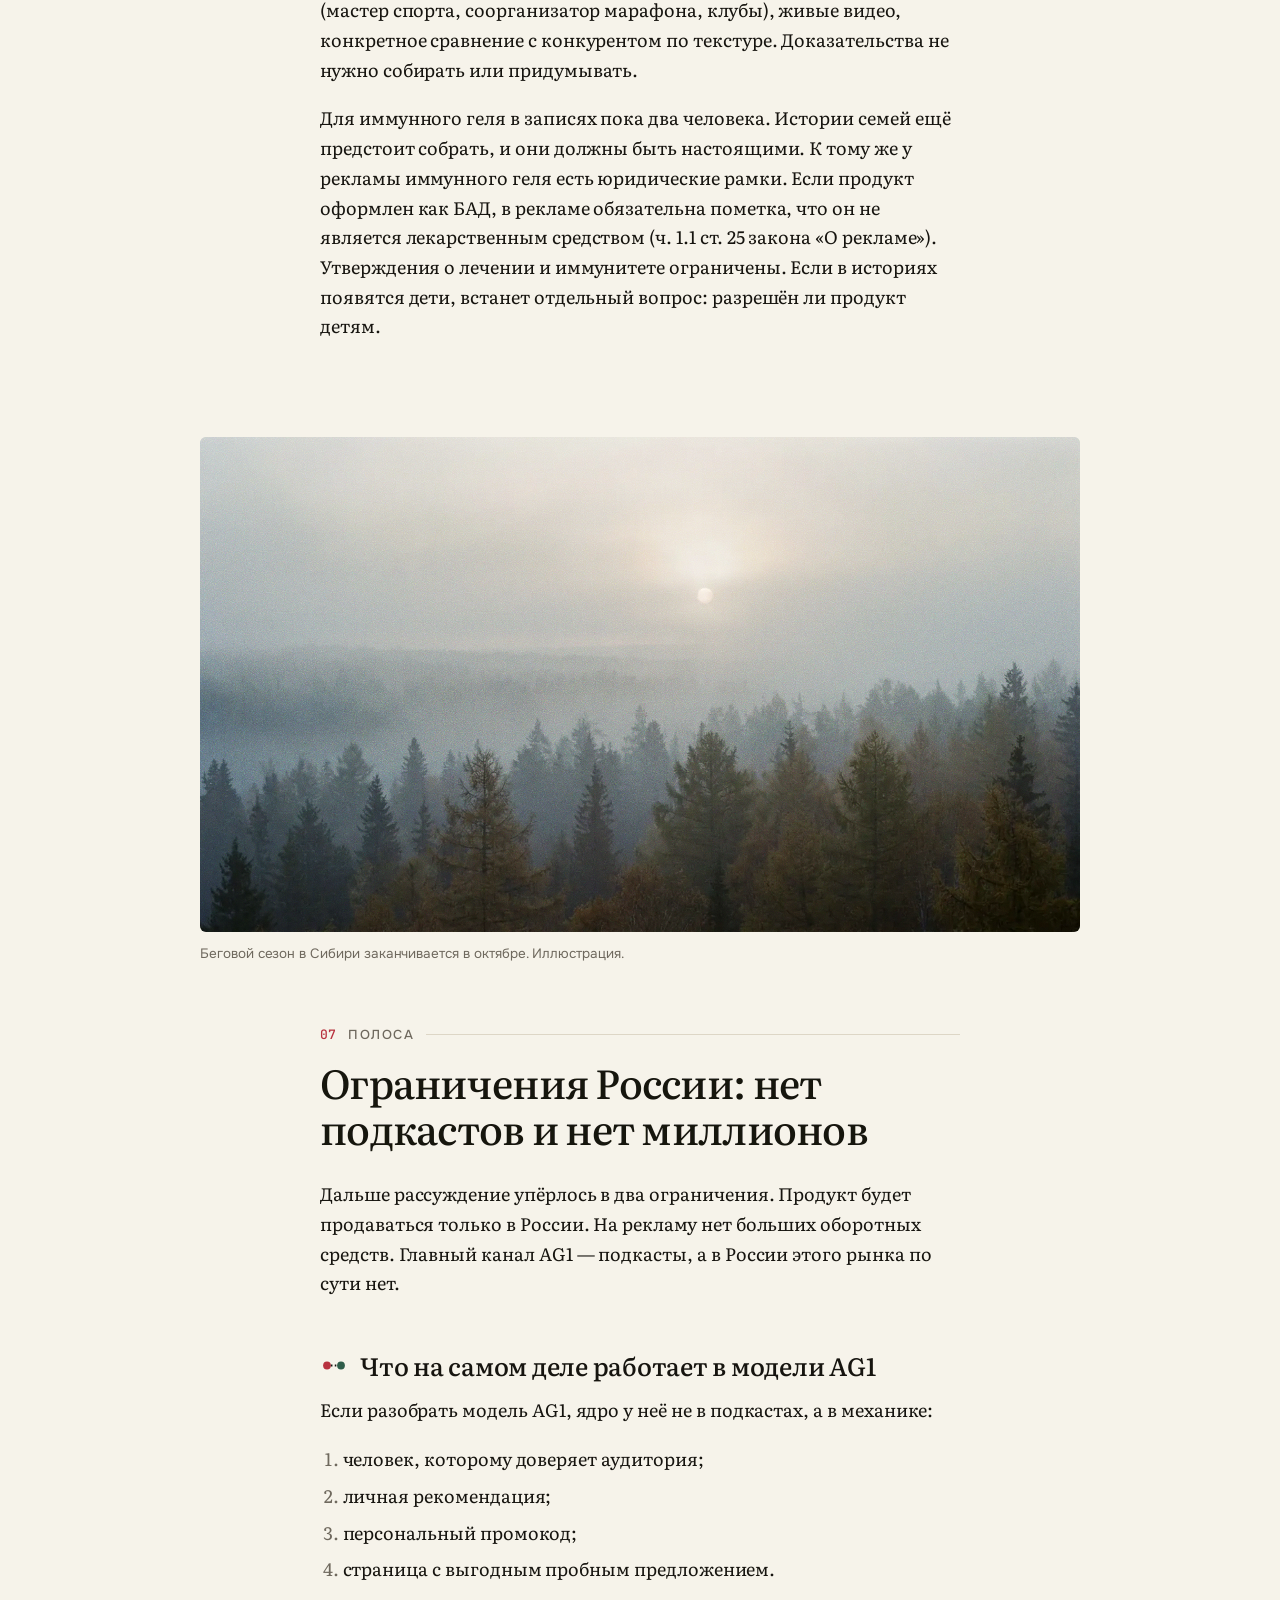
==== commit 4dfbf352: "Редизайн по мотивам anthropic.com: спокойная редакция + тайга - Общий слой assets/site.css и site.js" ====
--- a/index.html
+++ b/index.html
@@ -5,618 +5,253 @@
 <meta name="viewport" content="width=device-width, initial-scale=1">
 <title>RUNGEL: от видео-отзывов к рекламной стратегии</title>
 <meta name="description" content="Зин № 1. Запись одного рассуждения: от четырнадцати видео-отзывов к пониманию, как небольшой томской компании выходить к покупателю.">
-<link rel="icon" href="data:image/svg+xml,%3Csvg xmlns=%27http://www.w3.org/2000/svg%27 viewBox=%270 0 32 32%27%3E%3Ccircle cx=%2713%27 cy=%2716%27 r=%2711%27 fill=%27%23c8243f%27/%3E%3Ccircle cx=%2719%27 cy=%2716%27 r=%2711%27 fill=%27%231d6b4f%27 style=%27mix-blend-mode:multiply%27/%3E%3C/svg%3E">
-<script>try{var t=localStorage.getItem("rungel-theme");if(t==="light"||t==="dark")document.documentElement.dataset.theme=t}catch(e){}</script>
-<script>document.documentElement.classList.add("js")</script>
+<link rel="icon" href="data:image/svg+xml,%3Csvg xmlns=%27http://www.w3.org/2000/svg%27 viewBox=%270 0 32 32%27%3E%3Ccircle cx=%2713%27 cy=%2716%27 r=%2711%27 fill=%27%23b8323f%27/%3E%3Ccircle cx=%2719%27 cy=%2716%27 r=%2711%27 fill=%27%232f5d4a%27 style=%27mix-blend-mode:multiply%27/%3E%3C/svg%3E">
+<script>try{var t=localStorage.getItem("rungel-theme");if(t==="light"||t==="dark")document.documentElement.dataset.theme=t}catch(e){}document.documentElement.classList.add("js")</script>
 <link rel="preconnect" href="https://fonts.googleapis.com">
 <link rel="preconnect" href="https://fonts.gstatic.com" crossorigin>
-<link href="https://fonts.googleapis.com/css2?family=Rubik+Mono+One&family=PT+Serif:ital,wght@0,400;0,700;1,400;1,700&family=PT+Mono&family=Caveat:wght@500;700&display=swap" rel="stylesheet">
+<link href="https://fonts.googleapis.com/css2?family=Literata:ital,opsz,wght@0,7..72,300..700;1,7..72,300..700&family=Onest:wght@400;500;600&family=JetBrains+Mono:wght@400;500&display=swap" rel="stylesheet">
+<link rel="preload" as="image" href="assets/img/hero.webp" fetchpriority="high">
+<link rel="stylesheet" href="assets/site.css">
 <style>
-:root{
-  --paper:#ece0c8; --slip:#f7f0e1; --slip-2:#f1e6cf;
-  --ink:#2a1f1c; --ink-2:#56463f; --ink-3:#8a7a6c;
-  --cran:#c8243f; --fir:#1d6b4f;
-  --cran-t:rgba(200,36,63,.16); --fir-t:rgba(29,107,79,.16);
-  --tape:rgba(246,238,214,.72); --tape-edge:rgba(120,100,70,.18);
-  --shadow:0 1px 0 rgba(60,40,20,.08),0 10px 24px -14px rgba(60,40,20,.45);
-  --blend:multiply;
-  --noise:.22;
-  --display:"Rubik Mono One",Impact,sans-serif;
-  --serif:"PT Serif",Georgia,serif;
-  --mono:"PT Mono",ui-monospace,monospace;
-  --hand:"Caveat",cursive;
-}
-@media (prefers-color-scheme: dark){
-  :root:not([data-theme="light"]){
-    --paper:#16120e; --slip:#211b15; --slip-2:#1c1712;
-    --ink:#efe3cb; --ink-2:#c9b9a0; --ink-3:#8b7d6b;
-    --cran:#ff5e76; --fir:#3fc48f;
-    --cran-t:rgba(255,94,118,.16); --fir-t:rgba(63,196,143,.15);
-    --tape:rgba(240,228,200,.16); --tape-edge:rgba(255,255,255,.08);
-    --shadow:0 12px 26px -14px rgba(0,0,0,.9);
-    --blend:screen; --noise:.32;
-  }
-}
-:root[data-theme="dark"]{
-  --paper:#16120e; --slip:#211b15; --slip-2:#1c1712;
-  --ink:#efe3cb; --ink-2:#c9b9a0; --ink-3:#8b7d6b;
-  --cran:#ff5e76; --fir:#3fc48f;
-  --cran-t:rgba(255,94,118,.16); --fir-t:rgba(63,196,143,.15);
-  --tape:rgba(240,228,200,.16); --tape-edge:rgba(255,255,255,.08);
-  --shadow:0 12px 26px -14px rgba(0,0,0,.9);
-  --blend:screen; --noise:.32;
-}
-*{box-sizing:border-box}
-html{-webkit-text-size-adjust:100%;scroll-behavior:smooth;overflow-x:clip}
-body{margin:0;background:var(--paper);color:var(--ink);font:400 19px/1.62 var(--serif);overflow-x:hidden}
-/* paper fibres */
-body::before{content:"";position:fixed;inset:0;pointer-events:none;z-index:60;opacity:var(--noise);mix-blend-mode:var(--blend);
-  background-image:url("data:image/svg+xml,%3Csvg xmlns='http://www.w3.org/2000/svg' width='220' height='220'%3E%3Cfilter id='n'%3E%3CfeTurbulence type='fractalNoise' baseFrequency='.75' numOctaves='3' stitchTiles='stitch'/%3E%3CfeColorMatrix values='0 0 0 0 .45 0 0 0 0 .36 0 0 0 0 .25 0 0 0 .55 0'/%3E%3C/filter%3E%3Crect width='100%25' height='100%25' filter='url(%23n)'/%3E%3C/svg%3E")}
-body::after{content:"";position:fixed;inset:0;pointer-events:none;z-index:59;opacity:.5;
-  background:radial-gradient(120% 80% at 50% 0%,transparent 60%,rgba(80,50,20,.10)),radial-gradient(90% 60% at 50% 110%,transparent 55%,rgba(80,50,20,.10))}
-a{color:inherit}
-::selection{background:var(--cran);color:var(--slip)}
-.ink{mix-blend-mode:var(--blend)}
-
-/* ——— top strip ——— */
-.bar{position:fixed;top:0;left:0;right:0;z-index:50;display:flex;justify-content:space-between;align-items:center;padding:10px clamp(14px,3vw,32px);
-  background:color-mix(in srgb,var(--paper) 88%,transparent);backdrop-filter:blur(6px);-webkit-backdrop-filter:blur(6px)}
-.bar::after{content:"";position:absolute;left:0;right:0;bottom:0;height:3px;background:repeating-linear-gradient(90deg,var(--ink) 0 2px,transparent 2px 6px);opacity:.25}
-.logo{font:16px/1 var(--display);text-decoration:none;position:relative;color:var(--cran);letter-spacing:.02em}
-.logo{isolation:isolate}.logo::after{content:"RUNGEL";position:absolute;left:2px;top:2px;z-index:-1;color:var(--fir);opacity:.6}
-.bar nav{display:flex;gap:14px;align-items:center}
-.bar nav a{font:15px/1 var(--mono);text-decoration:none;color:var(--ink-2)}
-.bar nav a:hover{color:var(--cran)}
-.sticker{display:inline-block;font:13px/1 var(--display)!important;color:var(--slip)!important;background:var(--fir);padding:10px 14px 9px;border-radius:999px;transform:rotate(-2deg);box-shadow:var(--shadow);transition:transform .2s}
-.sticker:hover{transform:rotate(0) scale(1.04);background:var(--cran)}
-.progress{position:absolute;left:0;bottom:0;height:3px;width:100%;background:var(--cran);transform-origin:0 50%;transform:scaleX(var(--p,0));z-index:1}
-
-/* ——— cover ——— */
-.cover{position:relative;max-width:1240px;margin:0 auto;padding:96px clamp(16px,4vw,40px) 40px;display:grid;grid-template-columns:minmax(0,1.08fr) minmax(0,.92fr);gap:28px;align-items:center;min-height:100svh}
-.issue{display:flex;flex-wrap:wrap;gap:8px 10px;font:14px/1 var(--mono);text-transform:uppercase;letter-spacing:.08em}
-.issue span{border:1.5px solid var(--ink);padding:7px 10px 6px}
-.issue span:first-child{background:var(--ink);color:var(--paper)}
-.mast{font:clamp(48px,8.6vw,128px)/.9 var(--display);margin:26px 0 0;position:relative;color:var(--cran);letter-spacing:-.03em;isolation:isolate}
-.mast::after{content:attr(data-t);position:absolute;left:.055em;top:.05em;z-index:-1;color:transparent;background:radial-gradient(circle,var(--fir) 48%,transparent 52%) 0 0/6px 6px;-webkit-background-clip:text;background-clip:text}
-.dek{font:clamp(20px,2.6vw,32px)/1.12 var(--display);margin:22px 0 0;max-width:15em;color:var(--ink)}
-.dek mark{background:linear-gradient(transparent 52%,var(--fir-t) 52%,var(--fir-t) 92%,transparent 92%);color:inherit;padding:0 .1em}
-.art{position:relative}
-.cover-art{width:100%;height:auto;max-height:78svh;display:block;margin:0 auto}
-.hand{font:700 clamp(22px,2.2vw,28px)/1.1 var(--hand);color:var(--cran)}
-.cover .hand{position:absolute;left:0;top:4%;transform:rotate(-7deg);max-width:8.5em;margin:0}
-.cover .hand::after{content:" ↘"}
-
-/* lede slip + tally */
-.intro{max-width:1100px;margin:0 auto;padding:0 clamp(16px,4vw,40px);display:grid;grid-template-columns:1.4fr 1fr;gap:clamp(20px,4vw,48px);align-items:start}
-.slip{position:relative;background:var(--slip);box-shadow:var(--shadow);padding:28px 30px 30px;transform:rotate(var(--r,0deg))}
-.tape::before{content:"";position:absolute;top:-13px;left:50%;width:112px;height:28px;margin-left:-56px;background:var(--tape);border-left:1px dashed var(--tape-edge);border-right:1px dashed var(--tape-edge);transform:rotate(var(--tr,-3deg));box-shadow:0 1px 2px rgba(0,0,0,.06)}
-.pinked::after{content:"";position:absolute;left:0;right:0;bottom:-9px;height:10px;
-  background:linear-gradient(-45deg,transparent 7px,var(--slip) 0) 0 0/14px 10px repeat-x,linear-gradient(45deg,transparent 7px,var(--slip) 0) 0 0/14px 10px repeat-x}
-.lede{margin:0;font-size:clamp(19px,1.7vw,22px);line-height:1.58}
-.lede::first-letter{font:2.9em/.85 var(--display);float:left;margin:.06em .1em 0 0;color:var(--cran)}
-.tally{display:grid;grid-template-columns:1fr 1fr;gap:18px 14px;padding-top:6px}
-.stamp-n{position:relative;text-align:center;padding:18px 8px 14px;border:2.5px solid var(--c,var(--cran));color:var(--c,var(--cran));border-radius:50%;aspect-ratio:1;display:grid;align-content:center;transform:rotate(var(--r,0deg));mix-blend-mode:var(--blend)}
-.stamp-n::before{content:"";position:absolute;inset:5px;border:1px dashed currentColor;border-radius:50%;opacity:.7}
-.stamp-n b{font:clamp(30px,3.6vw,46px)/1 var(--display)}
-.stamp-n span{font:12.5px/1.2 var(--mono);text-transform:uppercase;letter-spacing:.04em;margin-top:6px}
-
-/* contents */
-.contents{max-width:820px;margin:90px auto 0;padding:0 clamp(16px,4vw,40px)}
-.contents .slip{--r:.6deg;padding:30px 34px 26px}
-.contents h2{font:22px/1 var(--display);margin:0 0 18px;color:var(--fir)}
-.contents ol{list-style:none;margin:0;padding:0}
-.contents li a{display:flex;align-items:baseline;gap:10px;text-decoration:none;padding:7px 0;font-size:18px}
-.contents li a::after{content:"";order:2;flex:1;border-bottom:2px dotted var(--ink-3);transform:translateY(-5px)}
-.contents li a i{order:3;font:14px var(--mono);font-style:normal;color:var(--cran)}
+/* ——— вступление ——— */
+.intro{max-width:var(--col);margin:0 auto;padding:96px var(--gutter) 0;box-sizing:content-box}
+.lede{margin:0;font:400 clamp(21px,2.1vw,26px)/1.42 var(--serif);letter-spacing:-.01em}
+.tally{display:grid;grid-template-columns:repeat(4,1fr);gap:0;margin:48px 0 0;border-top:1px solid var(--line);border-bottom:1px solid var(--line)}
+.tally div{padding:18px 4px 16px}
+.tally div+div{border-left:1px solid var(--line);padding-left:18px}
+.tally b{display:block;font:500 clamp(28px,3.4vw,40px)/1 var(--serif);letter-spacing:-.02em;color:var(--ink)}
+.tally span{display:block;font:400 13px/1.3 var(--sans);color:var(--ink-3);margin-top:8px}
+
+/* ——— колонка статьи ——— */
+article{max-width:var(--col);margin:0 auto;padding:0 var(--gutter);position:relative;box-sizing:content-box}
+section.spread{padding-top:112px;position:relative;scroll-margin-top:64px}
+.folio{display:flex;align-items:center;gap:12px;margin:0 0 18px;font:500 13px/1 var(--sans);letter-spacing:.12em;text-transform:uppercase;color:var(--ink-3)}
+.folio .big{color:var(--cran);font-family:var(--mono);letter-spacing:0}
+.folio .big.word{font-family:var(--sans);letter-spacing:.12em}
+.folio::after{content:"";flex:1;height:1px;background:var(--line)}
+h2.t{font:500 clamp(30px,3.6vw,40px)/1.16 var(--serif);letter-spacing:-.018em;margin:0 0 28px;text-wrap:balance;filter:url(#rough-s)}
+h3{font:500 clamp(22px,2.2vw,25px)/1.25 var(--serif);letter-spacing:-.01em;margin:52px 0 14px;display:flex;align-items:center;gap:12px}
+h3 svg{flex:none;width:28px;height:19px}
+p{margin:0 0 1.05em}
+strong{font-weight:600}
+ul,ol{padding-left:1.25em;margin:0 0 1.2em}
+li{margin:.4em 0}
+li::marker{color:var(--ink-3)}
+a.ref{text-decoration-color:color-mix(in srgb,var(--cran) 55%,transparent);text-decoration-thickness:1px;text-underline-offset:4px}
+a.ref:hover{text-decoration-color:var(--cran);color:var(--cran)}
+.inline-q{font-style:italic}
+/* заметки на полях */
+.note{position:absolute;right:-250px;width:200px;font:italic 400 15px/1.4 var(--serif);color:var(--cran);padding-left:12px;border-left:1px solid currentColor}
+.note.l{right:auto;left:-250px;text-align:right;padding:0 12px 0 0;border-left:0;border-right:1px solid currentColor}
+.note.green{color:var(--fir)}
+
+/* цитаты из видео */
+figure.q{margin:30px 0 34px;padding:2px 0 2px 24px;border-left:2px solid var(--cran);position:relative}
+figure.q blockquote{margin:0;font:italic 400 clamp(19px,1.8vw,21px)/1.55 var(--serif);color:var(--ink)}
+figure.q figcaption{display:flex;flex-wrap:wrap;gap:8px 14px;align-items:center;margin-top:14px}
+.who{font:500 13.5px/1.3 var(--sans);color:var(--ink-2)}
+.watch{font:500 12.5px/1 var(--sans);text-decoration:none;color:var(--ink);border:1px solid var(--line);padding:7px 12px 7px 10px;border-radius:999px;transition:background .2s,color .2s,border-color .2s;white-space:nowrap}
+.watch::before{content:"▶";font-size:9px;margin-right:7px;color:var(--cran);vertical-align:1px}
+.watch:hover{background:var(--ink);color:var(--paper);border-color:var(--ink)}
+.watch:hover::before{color:inherit}
+figure.q.neg{border-left-color:var(--ink-3)}
+figure.q.neg blockquote{color:var(--ink-2)}
+figure.q.poster{border:0;padding:0;margin:52px 0}
+figure.q.poster blockquote{font:400 clamp(27px,3.3vw,36px)/1.22 var(--serif);font-style:normal;letter-spacing:-.018em;text-wrap:balance;text-indent:-.45em}
+figure.q.poster blockquote::before{content:"«";color:var(--cran)}
+figure.q.poster blockquote::after{content:"»";color:var(--cran)}
+figure.q.poster.fir blockquote::before,figure.q.poster.fir blockquote::after{color:var(--fir)}
+/* собственные утверждения */
+.own{font:500 clamp(22px,2.5vw,27px)/1.38 var(--serif);letter-spacing:-.012em;margin:40px 0;position:relative}
+.own span:not(.note){background:linear-gradient(transparent 58%,var(--fir-t) 58%,var(--fir-t) 94%,transparent 94%);-webkit-box-decoration-break:clone;box-decoration-break:clone;padding:0 .08em}
+.own.cr span:not(.note){background:linear-gradient(transparent 58%,var(--cran-t) 58%,var(--cran-t) 94%,transparent 94%)}
+
+/* списки-объекты */
+.duo{display:grid;grid-template-columns:1fr 1fr;gap:16px;list-style:none;padding:0;margin:22px 0 30px}
+.duo li{margin:0;padding:20px 22px;background:var(--paper-2);border-radius:12px}
+.duo li::before{content:"";display:block;width:28px;height:3px;border-radius:2px;background:var(--cran);margin-bottom:14px}
+.duo li:last-child::before{background:var(--fir)}
+.tags{list-style:none;padding:0;display:flex;flex-wrap:wrap;gap:8px;margin:14px 0 28px}
+.tags li{margin:0;font:400 14.5px/1 var(--sans);padding:9px 14px;border:1px solid var(--line);border-radius:999px;color:var(--ink-2)}
+.qs{list-style:none;padding:0;display:grid;grid-template-columns:1fr 1fr;gap:20px 28px;margin:22px 0 32px}
+.qs li{margin:0;position:relative;padding-left:44px;font-size:17px;line-height:1.5}
+.qs li::before{content:"?";position:absolute;left:0;top:0;width:30px;height:30px;display:grid;place-items:center;font:500 15px/1 var(--sans);color:var(--cran);border:1px solid currentColor;border-radius:50%}
+.notes3{list-style:none;padding:0;display:grid;grid-template-columns:repeat(3,1fr);gap:16px;margin:28px -120px 34px;counter-reset:o}
+.notes3 li{counter-increment:o;margin:0;padding:22px 22px 20px;background:var(--paper-2);border-radius:12px;font-size:16.5px;line-height:1.55}
+.notes3 li::before{content:"0" counter(o);display:block;font:500 13px/1 var(--mono);color:var(--cran);margin-bottom:14px}
+.models{display:grid;grid-template-columns:1fr 1fr;gap:16px;margin:28px 0}
+.models>div{padding:22px 22px 20px;background:var(--paper-2);border-radius:12px}
+.models .stmp{display:inline-block;font:600 12px/1 var(--sans);letter-spacing:.12em;text-transform:uppercase;color:var(--cran);margin-bottom:12px}
+.models p{margin:0;font-size:16.5px;line-height:1.6}
+.verdict{position:relative;padding-left:48px;margin:20px 0}
+.verdict>svg{position:absolute;left:0;top:50px;width:32px;height:32px}
+.verdict h3{margin-top:44px}
+.tickets{list-style:none;padding:0;display:grid;gap:12px;margin:18px 0 30px}
+.tickets li{margin:0;padding:18px 22px;background:var(--paper-2);border-radius:10px;border-left:3px solid var(--fir)}
+.tickets li strong{display:block;font:600 15.5px/1.35 var(--sans);color:var(--fir);margin-bottom:6px}
+.caution{list-style:none;padding:0;margin:18px 0;display:grid;gap:12px}
+.caution li{margin:0;padding:18px 22px;background:var(--cran-t);border-radius:10px;border-left:3px solid var(--cran)}
+
+/* выход на первоисточник */
+.film{display:grid;grid-template-columns:auto 1fr auto;gap:22px;align-items:center;margin:56px 0 0;padding:14px 26px 14px 14px;background:var(--night);color:var(--on-night);border-radius:14px;text-decoration:none;transition:transform .3s var(--ease),box-shadow .3s}
+.film:hover{transform:translateY(-2px);box-shadow:0 18px 40px -22px rgba(0,0,0,.6)}
+.film .thumb{width:84px;aspect-ratio:9/16;border-radius:8px;overflow:hidden;background:#000}
+.film .thumb img{width:100%;height:100%;object-fit:cover;display:block}
+.film .h{display:block;font:500 clamp(18px,2vw,21px)/1.25 var(--serif);letter-spacing:-.01em}
+.film .s{display:block;font:400 13.5px/1.45 var(--sans);color:var(--on-night-2);margin-top:6px}
+.film .arr{font:400 24px/1 var(--sans);color:var(--on-night-2);transition:transform .3s var(--ease)}
+.film:hover .arr{transform:translateX(4px);color:var(--on-night)}
+
+/* выводы */
+.checklist{padding:26px 28px 22px;margin:26px 0 0;background:var(--paper-2);border-radius:14px}
+.checklist ul{list-style:none;padding:0;margin:0}
+.checklist h3{margin:0 0 4px}
+.checklist li{position:relative;padding:14px 0 14px 38px;margin:0;font-size:17px;line-height:1.55;border-top:1px solid var(--line)}
+.checklist li:first-child{border-top:0}
+.checklist li svg{position:absolute;left:0;top:16px;width:24px;height:24px}
+.howto{font:400 13px/1.4 var(--sans);color:var(--ink-3);margin:0 0 6px}
+.pencil{position:relative;margin:20px 0 0;padding:26px 28px 14px;border:1px solid var(--line);border-radius:14px}
+.pencil h3,.circled h3{margin:0 0 8px}
+.pencil ul,.circled ul{font-size:17px;line-height:1.55;margin:0 0 .6em}
+.circled{position:relative;margin:20px 0 0;padding:26px 28px 14px;border:1px solid var(--line);border-left:3px solid var(--cran);border-radius:14px}
+.circled>svg{display:none}
+.why{white-space:nowrap}
+.why a{font:500 12px/1 var(--mono);color:var(--cran);text-decoration:none;border:1px solid color-mix(in srgb,var(--cran) 35%,transparent);padding:3px 6px;border-radius:5px;margin-left:4px;transition:background .15s,color .15s}
+.why a:hover{background:var(--cran);color:var(--paper);border-color:var(--cran)}
+.why.under{display:block;margin:-2px 0 10px}
+.why.under a{margin:0 6px 0 0}
+section.itog{padding-top:104px}
+
+/* содержание рассуждения */
+.contents{max-width:var(--col);margin:104px auto 0;padding:0 var(--gutter);box-sizing:content-box}
+.contents h2{font:500 clamp(24px,2.6vw,28px)/1.2 var(--serif);letter-spacing:-.012em;margin:0 0 6px}
+.bridge{margin:0 0 18px;color:var(--ink-2)}
+.contents ol{list-style:none;margin:0;padding:0;counter-reset:c;border-top:1px solid var(--line)}
+.contents li{margin:0;border-bottom:1px solid var(--line)}
+.contents li a{display:flex;align-items:baseline;gap:16px;text-decoration:none;padding:13px 0;font-size:17.5px;transition:color .2s}
+.contents li a i{order:-1;font:500 13px/1 var(--mono);font-style:normal;color:var(--ink-3);width:22px;flex:none}
 .contents li a:hover{color:var(--cran)}
-.contents .hand{position:absolute;right:-14px;top:-40px;transform:rotate(6deg);font-size:26px}
-
-/* ——— article ——— */
-article{max-width:720px;margin:0 auto;padding:0 clamp(16px,4vw,40px) 40px;position:relative}
-section.spread{padding-top:120px;position:relative;scroll-margin-top:30px}
-.folio{display:flex;align-items:flex-end;gap:16px;margin-bottom:14px}
-.folio .big{font:clamp(84px,13vw,150px)/.8 var(--display);color:transparent;letter-spacing:-.04em;
-  background:radial-gradient(circle,var(--cran) 46%,transparent 50%) 0 0/7px 7px;-webkit-background-clip:text;background-clip:text;-webkit-text-stroke:2px var(--cran);mix-blend-mode:var(--blend)}
-.folio .lbl{font:14px/1.3 var(--mono);text-transform:uppercase;letter-spacing:.1em;color:var(--ink-3);padding-bottom:8px}
-h2.t{font:clamp(28px,4.2vw,44px)/1.04 var(--display);margin:0 0 30px;position:relative;color:var(--ink);letter-spacing:-.01em;text-wrap:balance}
-h2.t::after{content:attr(data-t);position:absolute;inset:0;left:3px;top:2px;color:var(--cran);opacity:.55;mix-blend-mode:var(--blend);pointer-events:none}
-h3{font:20px/1.2 var(--display);margin:52px 0 16px;color:var(--fir);display:flex;align-items:center;gap:12px}
-h3 svg{flex:none;width:36px;height:24px}
-p{margin:0 0 1em}
-strong{font-weight:700}
-ul,ol{padding-left:1.25em;margin:0 0 1.2em}
-li{margin:.35em 0}
-li::marker{color:var(--cran)}
-a.ref{text-decoration-color:var(--cran);text-decoration-thickness:2px;text-underline-offset:3px}
-a.ref:hover{background:var(--cran-t)}
-.inline-q{font-style:italic}
-.note{font:700 24px/1.05 var(--hand);color:var(--cran);position:absolute;right:-230px;width:190px;transform:rotate(var(--r,-4deg))}
-.note.l{right:auto;left:-230px;text-align:right}
-.note.green{color:var(--fir)}
-
-/* cut-out quotes */
-figure.q{position:relative;margin:36px 0 40px;padding:26px 28px 24px;background:var(--slip);box-shadow:var(--shadow);transform:rotate(var(--r,-.8deg))}
-figure.q::before{content:"";position:absolute;top:-12px;left:var(--tx,24px);width:96px;height:26px;background:var(--tape);border-left:1px dashed var(--tape-edge);border-right:1px dashed var(--tape-edge);transform:rotate(var(--tr,-4deg))}
-figure.q::after{content:"";position:absolute;left:0;right:0;bottom:-9px;height:10px;
-  background:linear-gradient(-45deg,transparent 7px,var(--slip) 0) 0 0/14px 10px repeat-x,linear-gradient(45deg,transparent 7px,var(--slip) 0) 0 0/14px 10px repeat-x}
-figure.q blockquote{margin:0;font:italic 400 clamp(20px,1.9vw,23px)/1.48 var(--serif)}
-figure.q figcaption{display:flex;flex-wrap:wrap;gap:10px 14px;align-items:center;margin-top:16px}
-.who{font:13px/1.2 var(--mono);text-transform:uppercase;letter-spacing:.06em;color:var(--cran);border:1.5px solid var(--cran);padding:5px 8px 4px;transform:rotate(-1.5deg);mix-blend-mode:var(--blend)}
-.watch{font:12px/1 var(--display);text-decoration:none;color:var(--slip);background:var(--fir);padding:8px 12px 7px;border-radius:999px;transform:rotate(2deg);transition:transform .2s,background .2s;white-space:nowrap}
-.watch::before{content:"▶ "}
-.watch:hover{background:var(--cran);transform:rotate(0) scale(1.05)}
-figure.q.neg blockquote{text-decoration:underline wavy var(--cran-t);text-decoration-thickness:2px;text-underline-offset:6px}
-/* poster quotes */
-figure.q.poster{background:none;box-shadow:none;padding:0;transform:rotate(var(--r,-1.2deg));margin:52px 0}
-figure.q.poster::before,figure.q.poster::after{content:none}
-figure.q.poster blockquote{font:clamp(24px,3.4vw,36px)/1.14 var(--display);font-style:normal;color:var(--cran);position:relative;letter-spacing:-.01em}
-figure.q.poster blockquote::before{content:"«"}
-figure.q.poster blockquote::after{content:"»"}
-figure.q.poster.fir blockquote{color:var(--fir)}
-/* author's own statement — highlighter */
-.own{font:clamp(22px,2.8vw,30px)/1.3 var(--display);margin:46px 0;letter-spacing:-.01em}
-.own span:not(.note){background:linear-gradient(100deg,transparent 0 1%,var(--fir-t) 2% 97%,transparent 99%);-webkit-box-decoration-break:clone;box-decoration-break:clone;padding:.05em .25em}
-.own.cr span:not(.note){background:linear-gradient(100deg,transparent 0 1%,var(--cran-t) 2% 97%,transparent 99%)}
-
-/* lists as objects */
-.duo{display:grid;grid-template-columns:1fr 1fr;gap:22px;list-style:none;padding:0;margin:26px 0 34px}
-.duo li{margin:0;position:relative;padding:22px 22px 20px;background:var(--slip);box-shadow:var(--shadow);transform:rotate(var(--r))}
-.duo li:first-child{--r:-1.4deg;border-top:6px solid var(--cran)}
-.duo li:last-child{--r:1.2deg;border-top:6px solid var(--fir)}
-.tags{list-style:none;padding:0;display:flex;flex-wrap:wrap;gap:10px;margin:16px 0 28px}
-.tags li{margin:0;font:15px/1 var(--mono);padding:9px 12px 8px;border:1.5px dashed var(--ink-2);transform:rotate(var(--r,0deg))}
-.tags li:nth-child(odd){--r:-1.5deg}.tags li:nth-child(3n){--r:1.8deg}
-.qs{list-style:none;padding:0;display:grid;grid-template-columns:1fr 1fr;gap:26px 30px;margin:24px 0 34px}
-.qs li{margin:0;position:relative;padding-left:56px;font-size:17.5px;line-height:1.45}
-.qs li::before{content:"?";position:absolute;left:0;top:-4px;width:42px;height:42px;display:grid;place-items:center;font:700 34px/1 var(--hand);color:var(--cran);
-  border:2.5px solid var(--cran);border-radius:52% 48% 55% 45%/48% 55% 45% 52%;transform:rotate(-8deg)}
-.notes3{list-style:none;padding:0;display:grid;grid-template-columns:repeat(3,1fr);gap:20px;margin:30px -60px 36px;counter-reset:o}
-.notes3 li{counter-increment:o;margin:0;position:relative;padding:34px 18px 20px;background:var(--slip-2);box-shadow:var(--shadow);font-size:16.5px;line-height:1.5;transform:rotate(var(--r))}
-.notes3 li:nth-child(1){--r:-2deg}.notes3 li:nth-child(2){--r:1.2deg;margin-top:18px}.notes3 li:nth-child(3){--r:-.6deg}
-.notes3 li::before{content:counter(o);position:absolute;top:-22px;left:14px;font:46px/1 var(--display);color:var(--cran);mix-blend-mode:var(--blend)}
-.notes3 li::after{content:"";position:absolute;top:-10px;right:20px;width:60px;height:22px;background:var(--tape);transform:rotate(8deg)}
-.models{display:grid;grid-template-columns:1fr 1fr;gap:24px;margin:30px 0}
-.models>div{position:relative;padding:30px 22px 22px;border:2px solid var(--ink);background:var(--slip)}
-.models>div:last-child{transform:rotate(.8deg)}
-.models .stmp{position:absolute;top:-16px;right:14px;font:13px/1 var(--display);color:var(--cran);border:2px solid var(--cran);padding:7px 9px 6px;background:var(--paper);transform:rotate(4deg)}
-.models p{margin:0;font-size:17.5px;line-height:1.55}
-.verdict{position:relative;padding:4px 0 4px 58px;margin:18px 0}
-.verdict>svg{position:absolute;left:0;top:44px;width:42px;height:42px}
-.verdict h3{margin-top:38px}
-.verdict.no h3{color:var(--cran)}
-.tickets{list-style:none;padding:0;display:grid;gap:16px;margin:20px 0 30px}
-.tickets li{margin:0;position:relative;padding:18px 20px 18px 34px;background:var(--slip);box-shadow:var(--shadow);
-  -webkit-mask:radial-gradient(circle at 0 50%,transparent 11px,#000 12px);mask:radial-gradient(circle at 0 50%,transparent 11px,#000 12px)}
-.tickets li::before{content:"";position:absolute;left:20px;top:10px;bottom:10px;border-left:2px dashed var(--ink-3)}
-.tickets li strong{display:block;font:15px/1.3 var(--display);color:var(--fir);margin-bottom:6px}
-.caution{list-style:none;padding:0;margin:20px 0}
-.caution li{margin:0 0 16px;padding:18px 20px;background:var(--slip);border:3px solid transparent;
-  border-image:repeating-linear-gradient(-45deg,var(--cran) 0 10px,transparent 10px 20px) 3}
-
-/* film-strip CTA */
-.film{display:block;position:relative;margin:60px -30px 0;padding:34px 30px;background:var(--ink);color:var(--paper);text-decoration:none;transform:rotate(-1deg);box-shadow:var(--shadow);transition:transform .25s}
-.film::before,.film::after{content:"";position:absolute;left:10px;right:10px;height:12px;
-  background:repeating-linear-gradient(90deg,var(--paper) 0 14px,transparent 14px 26px);opacity:.85;border-radius:2px}
-.film::before{top:9px}.film::after{bottom:9px}
-.film:hover{transform:rotate(0) translateY(-3px)}
-.film .row{display:flex;align-items:center;gap:22px}
-.film b{font:clamp(58px,8vw,84px)/.85 var(--display);color:var(--cran)}
-.film span{display:block}
-.film .h{font:clamp(17px,2vw,21px)/1.2 var(--display)}
-.film .s{font:14px/1.45 var(--mono);opacity:.75;margin-top:6px}
-.film .arr{margin-left:auto;font:34px/1 var(--display);color:var(--fir)}
-
-/* conclusions */
-.checklist{padding:34px 28px 34px;margin:26px 0 0;background:var(--slip);box-shadow:var(--shadow);position:relative;transform:rotate(var(--r,0deg));
-  background-image:repeating-linear-gradient(transparent 0 33px,var(--fir-t) 33px 34px)}
-.checklist ul{list-style:none;padding:0;margin:0}
-.checklist h3{margin:0;line-height:34px;height:34px}
-.checklist li{position:relative;padding-left:46px;margin:0;font-size:17.5px;line-height:34px}
-.checklist li+li{margin-top:0}
-.checklist li svg{position:absolute;left:0;top:-2px;width:30px;height:30px}
-.pencil{position:relative;margin:40px 0 0;padding:28px 26px 18px;border:2px dashed var(--ink-3);border-radius:6px 14px 8px 18px;transform:rotate(var(--r,.6deg))}
-.pencil h3,.circled h3{font:700 32px/1 var(--hand);margin:0 0 10px;color:var(--ink-2)}
-.pencil ul,.circled ul{font-size:17.5px;line-height:1.55;margin:0}
-.circled{position:relative;margin:48px 0 0;padding:28px 26px 18px}
-.circled>svg{position:absolute;inset:-10px -14px;width:calc(100% + 28px);height:calc(100% + 20px);pointer-events:none}
-.circled h3{color:var(--cran)}
-
-.folio .big.word{font-size:clamp(60px,10vw,128px)}
-section.itog{padding-top:90px}
-.why{white-space:nowrap}
-.why a{font:13px/1 var(--mono);color:var(--cran);text-decoration:none;border:1.5px dashed var(--cran);padding:3px 6px 2px;margin-left:4px;transition:background .15s}
-.why a:hover{background:var(--cran);color:var(--slip);border-style:solid}
-.why.under{display:block;margin:-4px 0 10px}
-.why.under a{margin:0 6px 0 0}
-.howto{font:13px/1.3 var(--mono);color:var(--ink-3);margin:-4px 0 0;line-height:34px;height:34px}
-.bridge{margin:-6px 0 14px;color:var(--ink-2)}
-.contents{margin-top:110px}
-hr.sprig{border:0;margin:90px auto 0;height:40px;width:200px;background:no-repeat center/contain url("data:image/svg+xml,%3Csvg xmlns='http://www.w3.org/2000/svg' viewBox='0 0 200 40' fill='none' stroke='%231d6b4f' stroke-width='2.4' stroke-linecap='round'%3E%3Cpath d='M10 20H190'/%3E%3Cpath d='M30 20l-8-10M30 20l-8 10M50 20l-8-11M50 20l-8 11M70 20l-8-12M70 20l-8 12M90 20l-8-12M90 20l-8 12M110 20l-8-12M110 20l-8 12M130 20l-8-12M130 20l-8 12M150 20l-8-11M150 20l-8 11M170 20l-8-10M170 20l-8 10'/%3E%3Ccircle cx='190' cy='20' r='5' fill='%23c8243f' stroke='none'/%3E%3C/svg%3E")}
-
-footer{max-width:1100px;margin:110px auto 0;padding:30px clamp(16px,4vw,40px) 60px;border-top:3px double var(--ink-3);display:flex;justify-content:space-between;flex-wrap:wrap;gap:16px;font:14px/1.5 var(--mono);color:var(--ink-3)}
-footer a{color:var(--cran);text-decoration:none}
-
-/* motion: pieces get laid onto the page */
-.js .rv{opacity:0;transform:translateY(-14px) rotate(calc(var(--r,0deg) + 2.5deg)) scale(1.02);transition:opacity .55s ease,transform .7s cubic-bezier(.2,.9,.25,1.15)}
-.js .rv.in{opacity:1;transform:rotate(var(--r,0deg))}
-.cover .ld{animation:drop .9s cubic-bezier(.2,.9,.25,1.1) both}
-.cover .ld:nth-child(2){animation-delay:.1s}.cover .ld:nth-child(3){animation-delay:.2s}
-.cover-art .fir-ink{stroke-dasharray:60;stroke-dashoffset:60;animation:draw 1.6s .3s ease forwards}
-@keyframes drop{from{opacity:0;transform:translateY(-20px) rotate(-2deg)}}
-@keyframes draw{to{stroke-dashoffset:0}}
-@media (prefers-reduced-motion: reduce){
-  html{scroll-behavior:auto}
-  .js .rv,.js .rv.in{opacity:1;transform:rotate(var(--r,0deg));transition:none}
-  .cover .ld{animation:none}
-  .cover-art .fir-ink{animation:none;stroke-dasharray:none;stroke-dashoffset:0}
-}
-
-@media (max-width:1240px){ .note{position:static;display:block;width:auto;margin:-8px 0 22px;transform:rotate(-1.5deg)} .note.l{text-align:left} .notes3{margin-left:0;margin-right:0} }
-@media (max-width:900px){
-  .cover{grid-template-columns:1fr;min-height:auto;padding-top:84px}
-  .cover-art{max-width:460px;margin:0 auto;max-height:none}
-  .cover .hand{top:0}
-  .intro{grid-template-columns:1fr}
-  .tally{grid-template-columns:repeat(4,1fr);gap:10px}
-  .notes3{grid-template-columns:1fr;gap:30px}
-  .notes3 li:nth-child(2){margin-top:0}
-  .bar nav a.hide-m{display:none}
-}
+.contents li a:hover i{color:var(--cran)}
+
+article .photo{max-width:none;padding:0;margin:96px -120px 0}
+article .photo+section.spread{padding-top:64px}
+@media (max-width:1000px){ article .photo{margin:72px 0 0} }
+@media (max-width:1240px){ .note,.note.l{position:static;display:block;width:auto;margin:-6px 0 20px;text-align:left;padding:0 0 0 12px;border-right:0;border-left:1px solid currentColor} .notes3{margin-left:0;margin-right:0} }
+@media (max-width:900px){ .notes3{grid-template-columns:1fr} }
 @media (max-width:640px){
-  body{font-size:18px}
-  .tally{grid-template-columns:1fr 1fr;max-width:340px;margin:0 auto}
+  .tally{grid-template-columns:1fr 1fr}
+  .tally div:nth-child(3){border-left:0;padding-left:4px}
+  .tally div:nth-child(n+3){border-top:1px solid var(--line)}
   .duo,.qs,.models{grid-template-columns:1fr}
-  .slip{padding:24px 20px}
-  figure.q{padding:24px 18px 22px}
-  .film{margin:50px 0 0;padding:34px 18px}
+  .checklist,.pencil,.circled{padding-left:20px;padding-right:20px}
+  .film{grid-template-columns:auto 1fr;padding-right:18px}
   .film .arr{display:none}
   .verdict{padding-left:0}
-  .verdict>svg{position:static;width:34px;height:34px;margin-top:30px}
-  .verdict h3{margin-top:8px}
-  .contents .hand{right:6px;top:-34px}
-  .circled>svg{inset:-8px -6px;width:calc(100% + 12px);height:calc(100% + 16px)}
+  .verdict>svg{position:static;width:30px;height:30px;margin-top:34px}
+  .verdict h3{margin-top:10px}
+  figure.q{padding-left:18px}
 }
-.theme{width:40px;height:40px;display:grid;place-items:center;padding:0;border:2px solid var(--ink);border-radius:50%;background:var(--slip);color:var(--ink);font:18px/1 var(--serif);cursor:pointer;transform:rotate(4deg);box-shadow:var(--shadow);transition:transform .2s,background .2s,color .2s}
-.theme:hover{transform:rotate(-8deg) scale(1.06);background:var(--ink);color:var(--paper)}
-.theme:focus-visible{outline:3px dashed var(--cran);outline-offset:3px}
 </style>
 </head>
 <body>
-
-<header class="bar">
-  <a class="logo" href="#top">RUNGEL</a>
+<a class="skip" href="#itog">К выводам</a>
+<svg width="0" height="0" style="position:absolute" aria-hidden="true">
+  <filter id="rough" x="-5%" y="-10%" width="110%" height="120%"><feTurbulence type="fractalNoise" baseFrequency=".9" numOctaves="2" seed="4" result="n"/><feDisplacementMap in="SourceGraphic" in2="n" scale="2.4" xChannelSelector="R" yChannelSelector="G" result="r"/><feGaussianBlur in="r" stdDeviation=".45"/></filter>
+  <filter id="rough-s" x="-2%" y="-10%" width="104%" height="120%"><feTurbulence type="fractalNoise" baseFrequency=".9" numOctaves="2" seed="4" result="n"/><feDisplacementMap in="SourceGraphic" in2="n" scale=".9" xChannelSelector="R" yChannelSelector="G" result="r"/><feGaussianBlur in="r" stdDeviation=".2"/></filter>
+</svg>
+
+<header class="site-head">
+  <a class="wordmark" href="#top">Rungel</a>
   <nav>
-    <a class="hide-m" href="#contents">Обоснование</a>
     <a class="hide-m" href="#itog">Выводы</a>
+    <a class="hide-m" href="#contents">Рассуждение</a>
     <button class="theme" id="theme" type="button" aria-label="Переключить тему">☾</button>
-    <a class="sticker" href="reviews.html">Видео-отзывы →</a>
+    <a class="btn" href="reviews.html"><span class="long">Видео-</span>отзывы</a>
   </nav>
   <div class="progress" id="progress"></div>
 </header>
 
-<!-- ═════════ ОБЛОЖКА ═════════ -->
-<section class="cover" id="top">
-  <div>
-    <div class="issue ld"><span>Зин № 1</span><span>Томск</span><span>Октябрь 2026</span></div>
-    <h1 class="mast ld" data-t="RUNGEL">RUNGEL</h1>
-    <p class="dek ld">от видео-отзывов <mark>к рекламной стратегии</mark></p>
-  </div>
-  <div class="art ld"><svg class="cover-art" viewBox="0 0 600 640" role="img" aria-label="Ветка пихты, шишки лиственницы, клюква и стик геля RUNGEL"><defs><pattern id="dotsG" width="7" height="7" patternUnits="userSpaceOnUse" patternTransform="rotate(30)"><circle cx="3.5" cy="3.5" r="1.7" fill="var(--fir)"/></pattern><pattern id="dotsP" width="6" height="6" patternUnits="userSpaceOnUse" patternTransform="rotate(15)"><circle cx="3" cy="3" r="1.5" fill="var(--ink)"/></pattern></defs><circle cx="400" cy="250" r="190" fill="url(#dotsG)" opacity=".55" class="ink"/><g class="ink fir-ink" fill="none" stroke="var(--fir)" stroke-linecap="round"><path d="M40 610Q230 300 560 70" stroke-width="4.7"/><path d="M55.4 585.3Q80.0 579.8 97.1 579.9" stroke-width="3.2"/><path d="M55.4 585.3Q47.4 561.8 37.9 547.1" stroke-width="3.2"/><path d="M64.1 571.9Q87.1 568.8 102.9 570.9" stroke-width="3.2"/><path d="M64.1 571.9Q58.4 549.3 50.8 535.4" stroke-width="3.2"/><path d="M72.9 558.5Q95.6 555.5 111.2 557.6" stroke-width="3.2"/><path d="M72.9 558.5Q69.2 535.6 63.1 521.5" stroke-width="3.2"/><path d="M81.9 545.2Q106.5 540.0 123.5 540.2" stroke-width="3.2"/><path d="M81.9 545.2Q77.5 520.4 70.9 504.6" stroke-width="3.2"/><path d="M90.9 532.0Q115.4 531.2 132.3 535.1" stroke-width="3.2"/><path d="M90.9 532.0Q86.7 507.5 80.2 491.9" stroke-width="3.2"/><path d="M100.1 518.8Q123.2 517.1 139.0 520.2" stroke-width="3.2"/><path d="M100.1 518.8Q92.5 497.1 83.1 483.9" stroke-width="3.2"/><path d="M109.5 505.7Q134.5 503.1 151.7 505.3" stroke-width="3.2"/><path d="M109.5 505.7Q101.2 482.4 91.1 467.7" stroke-width="3.2"/><path d="M119.0 492.7Q140.5 492.5 154.9 496.8" stroke-width="3.2"/><path d="M119.0 492.7Q115.4 471.2 109.2 457.9" stroke-width="3.2"/><path d="M128.6 479.8Q150.6 476.2 165.3 477.6" stroke-width="3.2"/><path d="M128.6 479.8Q125.1 457.9 118.9 444.3" stroke-width="3.2"/><path d="M138.4 467.0Q164.0 463.8 181.6 465.5" stroke-width="3.2"/><path d="M138.4 467.0Q132.6 442.0 124.5 425.9" stroke-width="3.2"/><path d="M148.3 454.2Q172.7 452.3 189.3 455.1" stroke-width="3.2"/><path d="M148.3 454.2Q143.3 430.3 135.9 415.1" stroke-width="3.2"/><path d="M158.3 441.5Q179.3 438.3 193.0 440.0" stroke-width="3.2"/><path d="M158.3 441.5Q156.1 420.5 150.9 407.5" stroke-width="3.2"/><path d="M168.5 428.9Q192.6 427.8 208.9 431.1" stroke-width="3.2"/><path d="M168.5 428.9Q165.2 404.9 159.2 389.5" stroke-width="3.2"/><path d="M178.8 416.4Q202.1 415.6 217.8 419.1" stroke-width="3.2"/><path d="M178.8 416.4Q176.0 393.1 170.3 378.2" stroke-width="3.2"/><path d="M189.2 403.9Q213.3 404.8 229.5 409.6" stroke-width="3.2"/><path d="M189.2 403.9Q186.8 379.7 181.3 364.0" stroke-width="3.2"/><path d="M199.8 391.6Q222.6 391.5 237.6 395.6" stroke-width="3.2"/><path d="M199.8 391.6Q194.7 369.5 187.1 355.6" stroke-width="3.2"/><path d="M210.5 379.3Q233.9 378.3 249.5 381.5" stroke-width="3.2"/><path d="M210.5 379.3Q205.0 356.8 196.8 342.6" stroke-width="3.2"/><path d="M221.3 367.0Q241.3 366.6 254.1 370.3" stroke-width="3.2"/><path d="M221.3 367.0Q218.1 347.5 211.8 335.5" stroke-width="3.2"/><path d="M232.3 354.9Q252.2 354.9 264.9 359.0" stroke-width="3.2"/><path d="M232.3 354.9Q232.4 334.7 228.8 322.2" stroke-width="3.2"/><path d="M243.4 342.8Q265.5 344.7 279.8 350.3" stroke-width="3.2"/><path d="M243.4 342.8Q240.8 320.7 235.0 306.6" stroke-width="3.2"/><path d="M254.7 330.8Q277.8 330.8 293.0 334.7" stroke-width="3.2"/><path d="M254.7 330.8Q251.5 308.1 245.1 293.5" stroke-width="3.2"/><path d="M266.0 318.9Q287.4 320.2 301.0 325.1" stroke-width="3.2"/><path d="M266.0 318.9Q264.6 297.5 259.6 283.9" stroke-width="3.2"/><path d="M277.6 307.1Q299.4 310.5 313.4 317.2" stroke-width="3.2"/><path d="M277.6 307.1Q276.1 284.8 271.0 270.4" stroke-width="3.2"/><path d="M289.2 295.3Q310.7 294.5 324.4 297.7" stroke-width="3.2"/><path d="M289.2 295.3Q287.0 274.3 281.4 261.0" stroke-width="3.2"/><path d="M301.0 283.6Q321.3 287.3 334.1 294.0" stroke-width="3.2"/><path d="M301.0 283.6Q298.5 263.1 292.6 250.0" stroke-width="3.2"/><path d="M312.9 272.0Q332.0 272.8 343.6 277.2" stroke-width="3.2"/><path d="M312.9 272.0Q311.7 253.2 306.8 241.5" stroke-width="3.2"/><path d="M325.0 260.5Q342.6 261.5 353.0 266.0" stroke-width="3.2"/><path d="M325.0 260.5Q326.1 242.8 323.1 232.1" stroke-width="3.2"/><path d="M337.2 249.1Q355.2 248.7 365.9 252.0" stroke-width="3.2"/><path d="M337.2 249.1Q336.2 231.5 331.3 220.8" stroke-width="3.2"/><path d="M349.5 237.7Q367.3 238.2 377.8 242.2" stroke-width="3.2"/><path d="M349.5 237.7Q350.1 220.0 346.6 209.3" stroke-width="3.2"/><path d="M362.0 226.4Q382.9 226.8 395.9 230.7" stroke-width="3.2"/><path d="M362.0 226.4Q362.2 205.7 358.3 192.5" stroke-width="3.2"/><path d="M374.6 215.2Q393.0 218.8 404.0 225.3" stroke-width="3.2"/><path d="M374.6 215.2Q373.6 196.4 368.7 184.6" stroke-width="3.2"/><path d="M387.3 204.1Q407.5 205.6 419.8 210.4" stroke-width="3.2"/><path d="M387.3 204.1Q388.1 184.0 384.6 171.1" stroke-width="3.2"/><path d="M400.2 193.0Q417.4 196.5 427.2 202.8" stroke-width="3.2"/><path d="M400.2 193.0Q399.3 175.6 394.3 164.9" stroke-width="3.2"/><path d="M413.2 182.0Q430.0 182.8 439.5 186.9" stroke-width="3.2"/><path d="M413.2 182.0Q415.2 165.4 412.7 155.3" stroke-width="3.2"/><path d="M426.4 171.1Q443.0 173.1 452.4 178.3" stroke-width="3.2"/><path d="M426.4 171.1Q427.2 154.5 423.7 144.3" stroke-width="3.2"/><path d="M439.7 160.3Q456.5 160.7 466.1 164.5" stroke-width="3.2"/><path d="M439.7 160.3Q441.3 143.7 438.3 133.6" stroke-width="3.2"/><path d="M453.1 149.5Q469.6 152.1 478.9 157.7" stroke-width="3.2"/><path d="M453.1 149.5Q452.9 133.0 448.5 122.8" stroke-width="3.2"/><path d="M466.6 138.9Q484.2 141.7 494.3 147.4" stroke-width="3.2"/><path d="M466.6 138.9Q467.7 121.1 464.3 110.0" stroke-width="3.2"/><path d="M480.3 128.3Q498.0 129.5 508.2 133.8" stroke-width="3.2"/><path d="M480.3 128.3Q480.5 111.0 476.3 100.2" stroke-width="3.2"/><path d="M494.1 117.8Q511.0 122.2 520.5 129.0" stroke-width="3.2"/><path d="M494.1 117.8Q494.8 100.3 491.0 89.3" stroke-width="3.2"/><path d="M508.1 107.3Q523.9 109.6 532.5 114.8" stroke-width="3.2"/><path d="M508.1 107.3Q511.5 91.5 509.9 81.8" stroke-width="3.2"/><path d="M522.2 96.9Q539.0 98.4 548.3 102.9" stroke-width="3.2"/><path d="M522.2 96.9Q525.9 80.5 524.5 70.3" stroke-width="3.2"/><path d="M536.4 86.7Q551.4 88.2 559.2 92.6" stroke-width="3.2"/><path d="M536.4 86.7Q539.2 72.0 537.1 63.2" stroke-width="3.2"/><path d="M550.8 76.5Q565.1 77.4 572.3 81.4" stroke-width="3.2"/><path d="M550.8 76.5Q554.2 62.6 552.6 54.4" stroke-width="3.2"/><path d="M175.9 419.8Q192.0 336.3 124.1 257.9" stroke-width="4.1"/><path d="M177.1 413.1Q190.0 403.5 199.8 400.9" stroke-width="2.6"/><path d="M177.1 413.1Q168.5 399.2 160.6 393.3" stroke-width="2.6"/><path d="M178.3 403.2Q193.4 392.2 205.3 388.7" stroke-width="2.6"/><path d="M178.3 403.2Q166.7 388.2 156.7 381.4" stroke-width="2.6"/><path d="M178.9 393.2Q190.4 382.1 199.6 378.5" stroke-width="2.6"/><path d="M178.9 393.2Q168.1 381.5 159.1 377.3" stroke-width="2.6"/><path d="M178.9 383.3Q190.0 373.4 199.2 370.8" stroke-width="2.6"/><path d="M178.9 383.3Q167.1 374.5 157.6 372.7" stroke-width="2.6"/><path d="M178.3 373.4Q188.7 361.4 197.6 357.0" stroke-width="2.6"/><path d="M178.3 373.4Q166.7 362.3 157.7 358.7" stroke-width="2.6"/><path d="M177.1 363.6Q185.2 351.9 192.6 347.6" stroke-width="2.6"/><path d="M177.1 363.6Q166.0 354.6 157.8 352.6" stroke-width="2.6"/><path d="M175.3 353.8Q183.5 339.6 191.4 333.4" stroke-width="2.6"/><path d="M175.3 353.8Q162.3 343.8 152.7 341.0" stroke-width="2.6"/><path d="M172.9 344.1Q181.3 330.2 189.5 324.2" stroke-width="2.6"/><path d="M172.9 344.1Q159.2 335.3 149.4 333.4" stroke-width="2.6"/><path d="M169.9 334.3Q175.1 320.7 181.1 314.6" stroke-width="2.6"/><path d="M169.9 334.3Q157.0 328.1 148.1 328.2" stroke-width="2.6"/><path d="M166.3 324.7Q173.4 311.4 181.3 305.5" stroke-width="2.6"/><path d="M166.3 324.7Q152.1 319.5 142.4 320.4" stroke-width="2.6"/><path d="M162.1 315.0Q165.9 302.8 171.3 297.7" stroke-width="2.6"/><path d="M162.1 315.0Q150.4 309.6 143.2 310.1" stroke-width="2.6"/><path d="M157.3 305.4Q161.3 292.3 167.1 286.4" stroke-width="2.6"/><path d="M157.3 305.4Q144.1 302.1 135.9 304.3" stroke-width="2.6"/><path d="M151.9 295.8Q153.8 283.8 158.2 278.5" stroke-width="2.6"/><path d="M151.9 295.8Q140.2 293.3 133.4 295.9" stroke-width="2.6"/><path d="M145.8 286.3Q149.2 273.6 155.0 267.7" stroke-width="2.6"/><path d="M145.8 286.3Q132.8 284.4 125.1 287.3" stroke-width="2.6"/><path d="M139.2 276.8Q141.4 264.6 146.4 259.1" stroke-width="2.6"/><path d="M139.2 276.8Q126.9 273.9 120.1 275.9" stroke-width="2.6"/><path d="M131.9 267.3Q132.4 255.9 136.2 250.9" stroke-width="2.6"/><path d="M131.9 267.3Q120.8 264.5 115.0 266.4" stroke-width="2.6"/><path d="M291.4 293.2Q362.2 268.6 440.3 310.6" stroke-width="4.1"/><path d="M297.1 291.3Q311.3 298.4 317.8 305.7" stroke-width="2.6"/><path d="M297.1 291.3Q305.0 277.5 306.2 267.8" stroke-width="2.6"/><path d="M305.6 288.9Q319.5 300.1 325.5 310.5" stroke-width="2.6"/><path d="M305.6 288.9Q314.5 273.2 316.5 261.7" stroke-width="2.6"/><path d="M314.2 287.0Q327.7 299.3 333.3 310.4" stroke-width="2.6"/><path d="M314.2 287.0Q322.2 270.6 323.4 258.3" stroke-width="2.6"/><path d="M322.9 285.6Q336.1 294.8 341.4 303.0" stroke-width="2.6"/><path d="M322.9 285.6Q333.1 273.2 336.0 263.8" stroke-width="2.6"/><path d="M331.6 284.6Q343.6 293.8 347.9 301.7" stroke-width="2.6"/><path d="M331.6 284.6Q340.8 273.0 342.9 263.9" stroke-width="2.6"/><path d="M340.4 284.2Q351.3 296.9 354.8 307.4" stroke-width="2.6"/><path d="M340.4 284.2Q351.7 271.6 355.6 261.5" stroke-width="2.6"/><path d="M349.2 284.2Q358.9 296.2 361.4 305.9" stroke-width="2.6"/><path d="M349.2 284.2Q361.5 274.1 366.0 265.8" stroke-width="2.6"/><path d="M358.1 284.7Q366.6 297.0 368.1 306.6" stroke-width="2.6"/><path d="M358.1 284.7Q368.8 274.1 372.2 265.0" stroke-width="2.6"/><path d="M367.0 285.6Q376.1 297.6 378.1 306.7" stroke-width="2.6"/><path d="M367.0 285.6Q379.6 277.1 384.5 269.4" stroke-width="2.6"/><path d="M376.0 287.1Q384.7 299.0 386.4 307.8" stroke-width="2.6"/><path d="M376.0 287.1Q387.4 278.0 391.3 269.6" stroke-width="2.6"/><path d="M385.0 289.0Q393.0 301.5 394.1 310.5" stroke-width="2.6"/><path d="M385.0 289.0Q397.7 281.4 402.8 273.9" stroke-width="2.6"/><path d="M394.1 291.4Q400.3 304.1 400.1 312.9" stroke-width="2.6"/><path d="M394.1 291.4Q407.1 285.3 412.6 278.8" stroke-width="2.6"/><path d="M403.2 294.3Q409.5 304.2 409.5 310.5" stroke-width="2.6"/><path d="M403.2 294.3Q413.2 288.9 416.2 282.7" stroke-width="2.6"/><path d="M412.4 297.6Q418.7 309.1 418.8 316.5" stroke-width="2.6"/><path d="M412.4 297.6Q423.8 292.0 428.1 285.3" stroke-width="2.6"/><path d="M421.7 301.5Q426.1 313.5 424.8 321.1" stroke-width="2.6"/><path d="M421.7 301.5Q433.9 297.4 439.0 291.8" stroke-width="2.6"/><path d="M431.0 305.8Q435.9 316.2 435.1 322.4" stroke-width="2.6"/><path d="M431.0 305.8Q442.4 303.6 446.8 299.4" stroke-width="2.6"/><path d="M386.2 205.1Q412.6 151.2 392.9 85.3" stroke-width="4.1"/><path d="M388.2 200.8Q407.0 195.4 420.1 196.0" stroke-width="2.6"/><path d="M388.2 200.8Q380.3 182.9 371.6 173.2" stroke-width="2.6"/><path d="M391.0 194.2Q408.7 187.2 421.1 186.5" stroke-width="2.6"/><path d="M391.0 194.2Q381.5 178.1 371.6 170.0" stroke-width="2.6"/><path d="M393.5 187.5Q409.6 179.1 421.1 177.4" stroke-width="2.6"/><path d="M393.5 187.5Q385.7 171.1 377.6 162.8" stroke-width="2.6"/><path d="M395.6 180.8Q409.1 172.6 418.6 171.2" stroke-width="2.6"/><path d="M395.6 180.8Q387.6 167.4 379.5 161.7" stroke-width="2.6"/><path d="M397.4 174.0Q410.2 165.9 419.5 164.7" stroke-width="2.6"/><path d="M397.4 174.0Q390.2 160.5 383.1 154.7" stroke-width="2.6"/><path d="M398.8 167.1Q412.8 157.4 423.3 154.8" stroke-width="2.6"/><path d="M398.8 167.1Q388.9 153.3 379.8 147.3" stroke-width="2.6"/><path d="M399.9 160.1Q412.9 152.1 422.7 151.0" stroke-width="2.6"/><path d="M399.9 160.1Q390.6 147.8 382.3 143.1" stroke-width="2.6"/><path d="M400.7 153.0Q413.2 142.9 423.0 140.1" stroke-width="2.6"/><path d="M400.7 153.0Q390.1 141.0 380.9 136.6" stroke-width="2.6"/><path d="M401.2 145.8Q410.9 134.9 418.6 131.5" stroke-width="2.6"/><path d="M401.2 145.8Q391.6 135.1 383.5 131.9" stroke-width="2.6"/><path d="M401.3 138.5Q409.4 128.2 416.0 125.2" stroke-width="2.6"/><path d="M401.3 138.5Q391.9 130.0 384.2 128.5" stroke-width="2.6"/><path d="M401.1 131.2Q409.2 121.7 416.1 119.4" stroke-width="2.6"/><path d="M401.1 131.2Q391.8 123.1 384.4 122.0" stroke-width="2.6"/><path d="M400.6 123.8Q408.5 113.2 415.5 109.9" stroke-width="2.6"/><path d="M400.6 123.8Q390.5 115.3 382.9 113.8" stroke-width="2.6"/><path d="M399.7 116.2Q407.7 106.5 414.9 104.0" stroke-width="2.6"/><path d="M399.7 116.2Q390.3 107.5 383.3 105.7" stroke-width="2.6"/><path d="M398.5 108.6Q404.8 97.9 410.9 94.6" stroke-width="2.6"/><path d="M398.5 108.6Q388.9 100.8 381.9 99.8" stroke-width="2.6"/><path d="M397.0 100.9Q403.4 90.4 409.8 87.1" stroke-width="2.6"/><path d="M397.0 100.9Q386.7 94.2 379.4 93.9" stroke-width="2.6"/><path d="M395.1 93.2Q401.5 83.4 408.1 80.7" stroke-width="2.6"/><path d="M395.1 93.2Q385.1 86.7 378.3 86.6" stroke-width="2.6"/></g><g class="ink"><g transform="translate(470 190) scale(1)"><ellipse rx="17" ry="24" fill="url(#dotsG)"/><ellipse rx="17" ry="24" fill="none" stroke="var(--fir)" stroke-width="2.4"/><path d="M-15 -12q15 9 30 0" fill="none" stroke="var(--fir)" stroke-width="2"/><path d="M-15 -2q15 9 30 0" fill="none" stroke="var(--fir)" stroke-width="2"/><path d="M-15 8q15 9 30 0" fill="none" stroke="var(--fir)" stroke-width="2"/><path d="M-15 17q15 9 30 0" fill="none" stroke="var(--fir)" stroke-width="2"/></g><g transform="translate(505 230) scale(0.8)"><ellipse rx="17" ry="24" fill="url(#dotsG)"/><ellipse rx="17" ry="24" fill="none" stroke="var(--fir)" stroke-width="2.4"/><path d="M-15 -12q15 9 30 0" fill="none" stroke="var(--fir)" stroke-width="2"/><path d="M-15 -2q15 9 30 0" fill="none" stroke="var(--fir)" stroke-width="2"/><path d="M-15 8q15 9 30 0" fill="none" stroke="var(--fir)" stroke-width="2"/><path d="M-15 17q15 9 30 0" fill="none" stroke="var(--fir)" stroke-width="2"/></g><g transform="translate(440 240) scale(0.9)"><ellipse rx="17" ry="24" fill="url(#dotsG)"/><ellipse rx="17" ry="24" fill="none" stroke="var(--fir)" stroke-width="2.4"/><path d="M-15 -12q15 9 30 0" fill="none" stroke="var(--fir)" stroke-width="2"/><path d="M-15 -2q15 9 30 0" fill="none" stroke="var(--fir)" stroke-width="2"/><path d="M-15 8q15 9 30 0" fill="none" stroke="var(--fir)" stroke-width="2"/><path d="M-15 17q15 9 30 0" fill="none" stroke="var(--fir)" stroke-width="2"/></g></g><g class="ink" transform="translate(300 250) rotate(-17)"><path d="M0 22 L0 330 Q0 344 14 344 L106 344 Q120 344 120 330 L120 22 L100 0 L20 0 Z" fill="var(--cran)"/><path d="M84 10 L100 0 L120 22 L120 330 Q120 344 106 344 L84 344 Z" fill="url(#dotsP)"/><path d="M0 34 H120 M0 46 H120" stroke="var(--paper)" stroke-width="3" stroke-dasharray="6 5"/><rect x="16" y="78" width="72" height="222" fill="var(--paper)"/><text x="52" y="189" transform="rotate(-90 52 189)" text-anchor="middle" dominant-baseline="central" font-family="Rubik Mono One" font-size="27" fill="var(--cran)">RUNGEL</text><text x="52" y="292" text-anchor="middle" font-family="PT Mono" font-size="11" fill="var(--fir)">ИММУН</text></g><g transform="translate(305 252) rotate(-17)" fill="none" stroke="var(--fir)" stroke-width="2" class="ink"><path d="M0 22 L0 330 Q0 344 14 344 L106 344 Q120 344 120 330 L120 22 L100 0 L20 0 Z"/></g><g class="ink" fill="url(#dotsG)" stroke="var(--fir)" stroke-width="2.2"><path d="M180 390q30-50 80-40q-20 45-80 40z"/><path d="M110 455q-50-20-70-60q50-5 70 60z"/><path d="M180 390 L262 350 M110 455 L42 396" fill="none"/></g><g class="ink"><circle cx="150" cy="430" r="34" fill="var(--cran)"/><circle cx="158.5" cy="438.5" r="27.200000000000003" fill="url(#dotsP)"/><ellipse cx="138.1" cy="417.08" rx="7.48" ry="4.42" transform="rotate(-35 138.1 417.08)" fill="var(--paper)"/><path d="M146 398l4 5 4-5" stroke="var(--fir)" stroke-width="2" fill="none"/><circle cx="205" cy="470" r="28" fill="var(--cran)"/><circle cx="212.0" cy="477.0" r="22.400000000000002" fill="url(#dotsP)"/><ellipse cx="195.2" cy="459.36" rx="6.16" ry="3.64" transform="rotate(-35 195.2 459.36)" fill="var(--paper)"/><path d="M201 444l4 5 4-5" stroke="var(--fir)" stroke-width="2" fill="none"/><circle cx="120" cy="492" r="26" fill="var(--cran)"/><circle cx="126.5" cy="498.5" r="20.8" fill="url(#dotsP)"/><ellipse cx="110.9" cy="482.12" rx="5.72" ry="3.38" transform="rotate(-35 110.9 482.12)" fill="var(--paper)"/><path d="M116 468l4 5 4-5" stroke="var(--fir)" stroke-width="2" fill="none"/><circle cx="186" cy="410" r="22" fill="var(--cran)"/><circle cx="191.5" cy="415.5" r="17.6" fill="url(#dotsP)"/><ellipse cx="178.3" cy="401.64" rx="4.84" ry="2.8600000000000003" transform="rotate(-35 178.3 401.64)" fill="var(--paper)"/><path d="M182 390l4 5 4-5" stroke="var(--fir)" stroke-width="2" fill="none"/><circle cx="238" cy="425" r="19" fill="var(--cran)"/><circle cx="242.75" cy="429.75" r="15.200000000000001" fill="url(#dotsP)"/><ellipse cx="231.35" cy="417.78" rx="4.18" ry="2.47" transform="rotate(-35 231.35 417.78)" fill="var(--paper)"/><path d="M234 408l4 5 4-5" stroke="var(--fir)" stroke-width="2" fill="none"/></g></svg><p class="hand" aria-hidden="true">пихта, лиственница, клюква — всё в одном стике</p></div>
+<section class="hero" id="top">
+  <img class="hero-img" src="assets/img/hero.webp" alt="" fetchpriority="high">
+  <div class="hero-shade"></div>
+  <div class="strip l" aria-hidden="true"><img src="assets/img/strip-left.webp" alt=""></div>
+  <div class="strip r" aria-hidden="true"><img src="assets/img/strip-right.webp" alt=""></div>
+  <div class="hero-in">
+    <p class="eyebrow">Зин № 1 · Томск · Октябрь 2026</p>
+    <h1 class="hero-title">RUNGEL</h1>
+    <p class="hero-dek">От видео-отзывов к рекламной стратегии</p>
+    <ol class="toc" aria-label="Коротко о главном">
+      <li><a href="#itog"><span>Выводы</span></a></li>
+      <li><a href="#p2"><span>Что показали видео</span></a></li>
+      <li><a href="#p4"><span>Продавать сразу или прогреть</span></a></li>
+      <li><a href="#p7"><span>Ограничения России</span></a></li>
+      <li><a href="reviews.html"><span>Все 14 видео-отзывов</span></a></li>
+    </ol>
+  </div>
 </section>
 
 <section class="intro">
-  <div class="slip tape pinked rv" style="--r:-.8deg">
-    <p class="lede">Этот текст — запись одного рассуждения. Оно началось с четырнадцати коротких видео и закончилось пониманием того, как небольшой томской компании выходить к покупателю. По пути были идеи, которые не выдержали проверки, и идеи, которые её выдержали. Выводы собраны в самом начале. После них текст идёт в том порядке, в каком шла мысль: сначала факты, потом предположения, потом их проверка.</p>
-  </div>
-  <div class="tally">
-    <div class="stamp-n rv" style="--r:-6deg"><b>14</b><span>видео</span></div>
-    <div class="stamp-n rv" style="--r:5deg;--c:var(--fir)"><b>≈8</b><span>минут</span></div>
-    <div class="stamp-n rv" style="--r:3deg;--c:var(--fir)"><b>10</b><span>с мнением</span></div>
-    <div class="stamp-n rv" style="--r:-4deg"><b>2</b><span>линейки</span></div>
+  <p class="lede rv">Этот текст — запись одного рассуждения. Оно началось с четырнадцати коротких видео и закончилось пониманием того, как небольшой томской компании выходить к покупателю. По пути были идеи, которые не выдержали проверки, и идеи, которые её выдержали. Выводы собраны в самом начале. После них текст идёт в том порядке, в каком шла мысль: сначала факты, потом предположения, потом их проверка.</p>
+  <div class="tally rv">
+    <div><b>14</b><span>видео</span></div>
+    <div><b>≈8</b><span>минут записи</span></div>
+    <div><b>10</b><span>с мнением о продукте</span></div>
+    <div><b>2</b><span>линейки гелей</span></div>
   </div>
 </section>
 
-
-<article>
-  <!-- ИТОГ -->
-  <section class="spread itog" id="itog">
-    <div class="folio rv"><span class="big word">Итог</span><span class="lbl">читать первым</span></div>
-    <h2 class="t rv" data-t="Выводы">Выводы</h2>
-    <p class="rv">Всё сказанное ниже сводится к нескольким утверждениям. Это следствия из фактов и проверенных идей, а не набор указаний.</p>
-
-    <div class="checklist rv" style="--r:-.4deg">
-      <h3>Что видно уже сейчас</h3>
-      <p class="howto" aria-hidden="true">→ 02 — номер полосы ниже, где это обосновано</p>
+<article>  <!-- ИТОГ -->  <section class="spread itog" id="itog">    <div class="folio rv"><span class="big word">Итог</span><span class="lbl">читать первым</span></div>    <h2 class="t rv" data-t="Выводы">Выводы</h2>    <p class="rv">Всё сказанное ниже сводится к нескольким утверждениям. Это следствия из фактов и проверенных идей, а не набор указаний.</p>    <div class="checklist rv">      <h3>Что видно уже сейчас</h3>      <p class="howto" aria-hidden="true">→ 02 — номер полосы ниже, где это обосновано</p>      <ul>        <li><svg viewBox="0 0 32 32" aria-hidden="true"><rect x="3" y="5" width="24" height="24" fill="none" stroke="var(--ink-3)" stroke-width="2"/><path d="M8 16l6 7L30 3" fill="none" stroke="var(--fir)" stroke-width="3.5" stroke-linecap="round" stroke-linejoin="round"/></svg>Отзывы о RUNGEL тёплые. Но опрошены в основном свои люди, поэтому реальное отношение незнакомых покупателей пока неизвестно. <span class="why"><a href="#p2">→ 02</a> <a href="#p3">→ 03</a></span></li>        <li><svg viewBox="0 0 32 32" aria-hidden="true"><rect x="3" y="5" width="24" height="24" fill="none" stroke="var(--ink-3)" stroke-width="2"/><path d="M8 16l6 7L30 3" fill="none" stroke="var(--fir)" stroke-width="3.5" stroke-linecap="round" stroke-linejoin="round"/></svg>Главное препятствие — первая проба, а не убеждение. Вкус раскрывается не с первого раза, способ употребления неочевиден. Это одинаково видно на дегустации, в рассказе Лены и в истории Маруси. <span class="why"><a href="#p2">→ 02</a> <a href="#p4">→ 04</a></span></li>        <li><svg viewBox="0 0 32 32" aria-hidden="true"><rect x="3" y="5" width="24" height="24" fill="none" stroke="var(--ink-3)" stroke-width="2"/><path d="M8 16l6 7L30 3" fill="none" stroke="var(--fir)" stroke-width="3.5" stroke-linecap="round" stroke-linejoin="round"/></svg>Спортивный гель готов к продвижению. Для него есть реальные спортсмены, видео и конкретное отличие от конкурента — текстура. Иммунному гелю не хватает историй и ясности с юридическими рамками. <span class="why"><a href="#p2">→ 02</a> <a href="#p6">→ 06</a></span></li>        <li><svg viewBox="0 0 32 32" aria-hidden="true"><rect x="3" y="5" width="24" height="24" fill="none" stroke="var(--ink-3)" stroke-width="2"/><path d="M8 16l6 7L30 3" fill="none" stroke="var(--fir)" stroke-width="3.5" stroke-linecap="round" stroke-linejoin="round"/></svg>Длинная страница с пробным набором подходит RUNGEL лучше прямой продажи. Подписка как основная модель противоречит тому, как гели используют на самом деле. <span class="why"><a href="#p4">→ 04</a> <a href="#p6">→ 06</a></span></li>        <li><svg viewBox="0 0 32 32" aria-hidden="true"><rect x="3" y="5" width="24" height="24" fill="none" stroke="var(--ink-3)" stroke-width="2"/><path d="M8 16l6 7L30 3" fill="none" stroke="var(--fir)" stroke-width="3.5" stroke-linecap="round" stroke-linejoin="round"/></svg>Механика AG1 переносится в Россию без подкастов: доверенный автор, личная рекомендация, промокод. В российских условиях её носители — нишевые Telegram-каналы, VK Видео, тренеры и клубы. <span class="why"><a href="#p5">→ 05</a> <a href="#p7">→ 07</a></span></li>        <li><svg viewBox="0 0 32 32" aria-hidden="true"><rect x="3" y="5" width="24" height="24" fill="none" stroke="var(--ink-3)" stroke-width="2"/><path d="M8 16l6 7L30 3" fill="none" stroke="var(--fir)" stroke-width="3.5" stroke-linecap="round" stroke-linejoin="round"/></svg>При малом бюджете естественная опора — каналы, где платят за результат: партнёрские промокоды, забеги, поиск, клубы. Офлайн в Томске сейчас самый сильный канал, а не дополнение к рекламе. <span class="why"><a href="#p7">→ 07</a></span></li>      </ul>    </div>    <div class="pencil rv">      <span class="note" aria-hidden="true">первая — главная цифра всей модели</span>      <h3>Гипотезы, которые предстоит проверить</h3><span class="why under"><a href="#p6">→ 06</a> <a href="#p7">→ 07</a></span>      <ul>        <li>Сколько людей покупает повторно после пробного набора. Это главная цифра всей модели.</li>        <li>Что обходится дешевле: длинная страница или прямая продажа. Это можно сравнить небольшим тестом вместо спора.</li>        <li>Выбирают ли подписку вообще, если предложить её как вариант рядом с разовой покупкой.</li>        <li>Какие каналы окупаются. Это покажут персональные промокоды.</li>      </ul>    </div>    <div class="circled rv">      <svg viewBox="0 0 100 100" preserveAspectRatio="none" aria-hidden="true"><path d="M8 6 C30 1 75 2 94 7 C99 30 98 72 93 94 C70 99 28 98 6 93 C1 70 2 28 9 4 C14 3 18 4 22 6" fill="none" stroke="var(--cran)" vector-effect="non-scaling-stroke" style="stroke-width:2.5px"/></svg>      <h3>Открытые вопросы</h3><span class="why under"><a href="#p3">→ 03</a> <a href="#p6">→ 06</a></span>      <ul>        <li>Экономика пробного набора: цена, маржа, стоимость доставки и доля повторных покупок, при которой реклама окупается.</li>        <li>Можно ли принимать иммунный гель курсом. От ответа зависит, есть ли смысл в подписке.</li>        <li>Регистрационный статус продукта: пищевой продукт или БАД. От этого зависит, что можно говорить в рекламе.</li>        <li>Что именно не так с упаковкой с точки зрения покупателей, а не бренда.</li>        <li>Что скажут о продукте незнакомые люди, если спрашивать их открытыми вопросами и записывать ответы.</li>      </ul>    </div>  </section></article><nav class="contents" id="contents" aria-label="Содержание">  <div class="rv">    <h2>Как получены эти выводы</h2>    <p class="bridge">Дальше — рассуждение целиком, по полосам.</p>    <ol>      <li><a href="#p1">С чего всё началось<i>01</i></a></li>      <li><a href="#p2">Что показали видео<i>02</i></a></li>      <li><a href="#p3">Чего видео не показывают<i>03</i></a></li>      <li><a href="#p4">Продавать сразу или сначала прогреть<i>04</i></a></li>      <li><a href="#p5">Как это делают другие<i>05</i></a></li>      <li><a href="#p6">Идея лонгрида в стиле AG1 и её проверка<i>06</i></a></li>      <li><a href="#p7">Ограничения России<i>07</i></a></li>      <li><a href="reviews.html">Приложение: все 14 видео-отзывов<i>▶</i></a></li>    </ol>  </div></nav><article>  <figure class="photo rv"><div class="ph grainy"><img src="assets/img/section-1.webp" alt="" loading="lazy"></div><figcaption>Хвоя после дождя. Иллюстрация.</figcaption></figure>
+
+  <!-- 1 -->  <section class="spread" id="p1">    <div class="folio rv"><span class="big">01</span><span class="lbl">полоса</span></div>    <h2 class="t rv" data-t="С чего всё началось">С чего всё началось</h2>    <p class="rv">RUNGEL — локальный томский производитель гелей. Производство только запускается. Линеек две:</p>    <ul class="duo">      <li class="rv"><strong>иммунный гель</strong> с пихтой, лиственницей и клюквой;</li>      <li class="rv"><strong>спортивные гели</strong> для забегов, например «Восстановление».</li>    </ul>    <p class="rv">На входе было 14 вертикальных видео общей длиной около восьми минут. Их снимали без сценария, в разных местах:</p>    <ul class="tags rv">      <li>фитнес-клуб;</li>      <li>детский спортивный праздник;</li>      <li>стенд на конференции;</li>      <li>палатка у старта соревнований;</li>      <li>финиш полумарафона.</li>    </ul>    <p class="rv">Почти везде вопросы за кадром задаёт Иван Гусаков. Это подтвердило сравнение голосов: его голос совпадает с закадровым в большинстве роликов.</p>    <p class="rv">Все видео расшифровали, разметили по спикерам и вычитали вручную. Из четырнадцати роликов мнение о продукте есть в десяти. Остальные — вопросы без ответа, поздравление и ролик без речи.</p>  </section>  <!-- 2 -->  <section class="spread" id="p2">    <div class="folio rv"><span class="big">02</span><span class="lbl">полоса</span></div>    <h2 class="t rv" data-t="Что показали видео">Что показали видео</h2>    <h3 class="rv"><svg viewBox="0 0 36 24" aria-hidden="true"><circle cx="11" cy="13" r="9" fill="var(--cran)"/><circle cx="24" cy="14" r="7" fill="var(--cran)" opacity=".7"/><path d="M11 4q4-4 10-2" stroke="var(--fir)" stroke-width="2" fill="none"/></svg>Иммунный гель</h3>    <p class="rv">Его принимают как средство при первых признаках простуды. Лена Ходова, амбассадор бренда и соорганизатор Томского марафона, описывает это так:</p>    <figure class="q rv">      <blockquote>«Я чувствую, когда горло немножко болит, когда большая нагрузка — там спорт, работа… смена температуры. Чувствуется, что иммунитет немножко падает, и, например, вечером принимаю, ночью спокойно сплю и утром просыпаюсь как огурчик».</blockquote>      <figcaption><span class="who">Лена Ходова</span><a class="watch" href="reviews.html#video_2026-10-02_19-55-06">смотреть видео</a></figcaption>    </figure>    <p class="rv">Ценит она не только эффект, но и простоту:</p>    <figure class="q rv">      <blockquote>«Не надо придумывать себе смесь каких-то витаминов C, чего-то ещё, притом что ты не специалист в этом вопросе».</blockquote>      <figcaption><span class="who">Лена Ходова</span><a class="watch" href="reviews.html#video_2026-10-02_19-55-06">смотреть видео</a></figcaption>    </figure>    <p class="rv">Вкус с первого раза воспринимается настороженно. У двух разных людей реакция одинаковая.</p>    <p class="rv">Анастасия Александрова, управляющая фитнес-клуба Power Club Arena, пробует гель впервые:</p>    <figure class="q poster rv">      <span class="note" aria-hidden="true">первая реакция ↙</span>      <blockquote>Что за кислятина, что это?</blockquote>      <figcaption><span class="who">Анастасия Александрова, Power Club Arena</span><a class="watch" href="reviews.html#video_2026-10-02_19-54-38">смотреть видео</a></figcaption>    </figure>    <p class="rv">Лена вспоминает своё первое впечатление:</p>    <figure class="q rv">      <blockquote>«На первый взгляд вкус кажется таким странным, потому что непривычный, очень такой сибирский».</blockquote>      <figcaption><span class="who">Лена Ходова</span><a class="watch" href="reviews.html#video_2026-10-02_19-54-48">смотреть видео</a></figcaption>    </figure>    <p class="rv">Через несколько секунд или после нескольких приёмов отношение меняется. Анастасия: <span class="inline-q">«прикольная штука»</span>. Лена: вкус <span class="inline-q">«уже родной»</span>. Вкусы люди называют сами, без подсказки: пихта, лиственница, клюква, <span class="inline-q">«ягодное послевкусие»</span>.</p>    <p class="rv">Ещё одна деталь из дегустации: Анастасия не знала, как употреблять гель.</p>    <figure class="q rv">      <blockquote>«Ты мне скажи, его прям весь надо?»</blockquote>      <figcaption><span class="who">Анастасия Александрова</span><a class="watch" href="reviews.html#video_2026-10-02_19-54-38">смотреть видео</a></figcaption>    </figure>    <p class="rv">Иван объясняет: <span class="inline-q">«не переворачивай, просто нажимай»</span>.</p>    <h3 class="rv"><svg viewBox="0 0 36 24" aria-hidden="true"><path d="M2 18c0-4 4-6 9-6l7-6c3-2 6-1 7 2l3 4c4 1 7 2 7 5v3H2z" fill="var(--fir)"/><path d="M2 20h33" stroke="var(--cran)" stroke-width="2.5"/></svg>Спортивный гель</h3>    <p class="rv">Оксана, одна из первых амбассадоров в Томске (клуб «Спорттрек»), выполнила норматив мастера спорта. Перед чемпионатом России по скайраннингу она говорит:</p>    <figure class="q poster fir rv">      <blockquote>Это реально для спортсменов прям надёжная выручка и помощь при забеге, при тренировках.</blockquote>      <figcaption><span class="who">Оксана, клуб «Спорттрек»</span><a class="watch" href="reviews.html#video_2026-10-02_19-55-10">смотреть видео</a></figcaption>    </figure>    <p class="rv">И про свой клуб:</p>    <figure class="q rv">      <blockquote>«…и мы, соответственно, без него ни на какие старты уже не ездим».</blockquote>      <figcaption><span class="who">Оксана</span><a class="watch" href="reviews.html#video_2026-10-02_19-55-10">смотреть видео</a></figcaption>    </figure>    <p class="rv">Самый содержательный ролик снят после полумарафона. Маруся описывает гель конкурента GU, который брала на дистанцию:</p>    <figure class="q neg rv">      <span class="note l" aria-hidden="true">это про гель конкурента, не про RUNGEL →</span>      <blockquote>«Он очень плотный, он такой тягучий… Во рту и так слюны мало, то есть нечему его разжевать, и начинает дыхание сбиваться, когда бежишь».</blockquote>      <figcaption><span class="who">Маруся · о геле GU</span><a class="watch" href="reviews.html#video_2026-10-02_19-55-38">смотреть видео</a></figcaption>    </figure>    <p class="rv">Её спутник, по голосу Иван, говорит про RUNGEL:</p>    <figure class="q rv">      <blockquote>«Очень классная текстура, легко заходит, натуральные соки».</blockquote>      <figcaption><span class="who">Иван · о RUNGEL</span><a class="watch" href="reviews.html#video_2026-10-02_19-55-38">смотреть видео</a></figcaption>    </figure>    <p class="rv">И тут же объясняет, почему Маруся бежала не с RUNGEL:</p>    <figure class="q poster rv">      <span class="note" aria-hidden="true">← запомним это</span>      <blockquote>Маше я RUNGEL не дал, потому что она у меня его не просила.</blockquote>      <figcaption><span class="who">Иван</span><a class="watch" href="reviews.html#video_2026-10-02_19-55-38">смотреть видео</a></figcaption>    </figure>    <h3 class="rv"><svg viewBox="0 0 36 24" aria-hidden="true"><path d="M3 22V10l15-8 15 8v12" fill="none" stroke="var(--fir)" stroke-width="2.5"/><rect x="13" y="13" width="10" height="9" fill="var(--cran)"/></svg>Где продукт уже продаётся</h3>    <ul class="rv">      <li>Фитнес-клуб продаёт гели на тренировках.</li>      <li>Клуб «Спорттрек» использует их всей командой.</li>      <li>На соревнованиях гель продавался в палатке у старта. Гостья нашла его случайно и назвала это <a class="ref inline-q" href="reviews.html#video_2026-10-02_19-55-25">«очень приятным сюрпризом»</a>.</li>      <li>Дети на спортивном празднике попробовали и ответили <a class="ref inline-q" href="reviews.html#video_2026-10-02_19-54-44">«вкусно», «нормально»</a>.</li>    </ul>    <h3 class="rv"><svg viewBox="0 0 36 24" aria-hidden="true"><rect x="4" y="6" width="28" height="16" fill="none" stroke="var(--fir)" stroke-width="2.5"/><path d="M4 6l14 8 14-8" fill="none" stroke="var(--cran)" stroke-width="2.5"/></svg>Упаковка и пожелания</h3>    <p class="rv">Про <a class="ref" href="reviews.html#video_2026-10-02_19-54-57">«несовершенную упаковку»</a> говорит сам представитель бренда, обращаясь к покупателям у стенда. Конкретных претензий от покупателей на записи нет. Бренд обещает новый станок примерно через три месяца.</p>    <p class="rv">Оксана <a class="ref" href="reviews.html#video_2026-10-02_19-55-20">просит мерч</a>: она готова показывать бренд на стартах.</p>    <a class="film rv" href="reviews.html">      <span class="thumb"><img src="assets/img/frame-lena.webp" alt="" loading="lazy"></span><span><span class="h">Все видео-отзывы целиком</span><span class="s">расшифровка, спикеры, тональность — клик по реплике перематывает видео</span></span><span class="arr" aria-hidden="true">→</span>    </a>  </section>  <!-- 3 -->  <section class="spread" id="p3">    <div class="folio rv"><span class="big">03</span><span class="lbl">полоса</span></div>    <h2 class="t rv" data-t="Чего видео не показывают">Чего видео не показывают</h2>    <p class="rv">О некоторых вещах в видео не говорит никто:</p>    <ul class="qs">      <li class="rv">о цене;</li>      <li class="rv">о том, как гель переносит желудок (для спортивных гелей это одна из главных тем);</li>      <li class="rv">о том, сколько гелей нужно на дистанцию;</li>      <li class="rv">о конкретном эффекте спортивного геля, кроме общих «выручает» и «помогает».</li>    </ul>    <p class="rv">Важно и то, кто говорит. Почти все опрошенные — амбассадоры, партнёры или знакомые бренда. Гостья соревнований прямо называет создателей «моими замечательными друзьями». Вопросы задаёт представитель бренда, на камеру. Два интервью с незнакомыми посетителями стенда закончились без ответа на записи.</p>    <p class="own cr rv"><span>Поэтому отсутствие негатива о RUNGEL — это свойство выборки, а не доказательство.</span></p>    <p class="rv">Единственный негатив в записях относится к гелю конкурента.</p>  </section>  <figure class="photo rv"><div class="ph grainy"><img src="assets/img/section-2.webp" alt="" loading="lazy"></div><figcaption>Пихта, лиственница, клюква: то, что люди называют сами, без подсказки. Иллюстрация.</figcaption></figure>
+
+  <!-- 4 -->  <section class="spread" id="p4">    <div class="folio rv"><span class="big">04</span><span class="lbl">полоса</span></div>    <h2 class="t rv" data-t="Первый вопрос: продавать сразу или сначала прогреть">Первый вопрос: продавать сразу или сначала прогреть</h2>    <p class="rv">Отсюда возник первый вопрос: стоит ли сразу продавать напрямую? Человек видит лендинг, и его тут же зовут купить. Или лучше сначала подогреть его прелендингом?</p>    <p class="rv">Если смотреть на факты из видео, на пути к покупке у человека три препятствия:</p>    <ol class="notes3">      <li class="rv"><strong>Вкус.</strong> С первого раза он отталкивает, а нравится только после нескольких проб. Человек, купивший упаковку вслепую, может решить, что продукт плохой, хотя ему просто не хватило второй попытки.</li>      <li class="rv"><strong>Способ употребления.</strong> Без подсказки он непонятен, это видно на дегустации у Анастасии.</li>      <li class="rv"><strong>Первая проба.</strong> Маруся бежала рядом с человеком, у которого был RUNGEL, но взяла гель конкурента. Не потому что её разубедили, а потому что не попросила.</li>    </ol>    <p class="rv">Прямая продажа хорошо работает, когда продукт понятен, а покупатель уже чего-то хочет. Здесь продукт сначала нужно объяснить. Вопрос «лендинг или прелендинг» оказался вторичным. Главный вопрос в другом: о каком первом шаге просить человека.</p>    <p class="own rv" style="position:relative"><span class="note" aria-hidden="true">← главное в этой полосе</span><span>Похоже, этот шаг — попробовать, а не купить.</span></p>  </section>  <!-- 5 -->  <section class="spread" id="p5">    <div class="folio rv"><span class="big">05</span><span class="lbl">полоса</span></div>    <h2 class="t rv" data-t="Как это делают другие">Как это делают другие</h2>    <p class="rv">Две модели оказались полезными для сравнения.</p>    <div class="models">      <div class="rv"><span class="stmp" aria-hidden="true">Maurten</span>        <p><strong>Спортивные гели.</strong> Крупные бренды выросли в первую очередь через пробу в нужный момент. Maurten — официальный партнёр крупнейших марафонов и стартов IRONMAN: его гели раздают на пунктах питания. Бегуны консервативны. На гонку они берут то, что уже пробовали, и проба на старте или тренировке весит больше рекламы.</p>      </div>      <div class="rv"><span class="stmp" aria-hidden="true">AG1</span>        <p><strong>DTC-бренды здоровья</strong>, классический пример — AG1. Для холодной аудитории у них длинная страница, которая сначала объясняет и снимает возражения, а потом делает предложение. Первый шаг облегчён подарками: при первой покупке подписки AG1 годами давал бесплатные дорожные упаковки. Основной канал — подкасты: ведущий сам рассказывает о продукте и даёт персональную ссылку.</p>      </div>    </div>    <p class="own rv">У обеих моделей один общий знаменатель: <span>сначала проба, потом продажа.</span></p>  </section>  <!-- 6 -->  <section class="spread" id="p6">    <div class="folio rv"><span class="big">06</span><span class="lbl">полоса</span></div>    <h2 class="t rv" data-t="Идея лонгрида в стиле AG1 и её проверка">Идея лонгрида в стиле AG1 и её проверка</h2>    <p class="rv">Следующий шаг рассуждения — идея Романа: упаковать опыт спортсменов в большой лонгрид, который объясняет, почему стоит попробовать. Внизу — разовая покупка небольшого набора или подписка. Для иммунного геля — то же самое, но на историях семей и взрослых людей. Привести на этот лонгрид платный трафик: видеорекламу, Яндекс Директ.</p>    <div class="verdict yes rv">      <svg viewBox="0 0 42 42" aria-hidden="true"><circle cx="21" cy="21" r="18" fill="none" stroke="var(--fir)" stroke-width="2.5" stroke-dasharray="100 6"/><path d="M11 22l7 7 14-16" fill="none" stroke="var(--fir)" stroke-width="4" stroke-linecap="round" stroke-linejoin="round"/></svg>      <h3>Что в идее совпадает с фактами</h3>      <p>Длинная страница — это и есть прогрев, только встроенный в сам лендинг. Она закрывает те препятствия, которые видны в видео: объясняет вкус, показывает способ употребления. Небольшой пробный набор снижает риск первой покупки. С этой стороны формат подходит RUNGEL лучше прямой продажи.</p>    </div>    <div class="verdict no rv">      <svg viewBox="0 0 42 42" aria-hidden="true"><circle cx="21" cy="21" r="18" fill="none" stroke="var(--cran)" stroke-width="2.5" stroke-dasharray="100 6"/><path d="M13 13l16 16M29 13L13 29" stroke="var(--cran)" stroke-width="4" stroke-linecap="round"/></svg>      <h3>Что не совпадает</h3>      <p><strong>Подписка держится на ежедневной привычке.</strong> AG1 пьют каждое утро, поэтому подписка для них естественна. По видео гели RUNGEL используют эпизодически: спортивный — на стартах и длинных тренировках, иммунный — «когда горло немножко болит». Подписка на то, что нужно по ситуации, рискует копиться дома и отменяться после второй посылки. Подписка на иммунный гель имеет смысл только в одном случае: если продукт можно принимать курсом для профилактики. Это вопрос к технологу, а не к маркетингу. И если ответ «да», меняется сам сценарий употребления.</p>      <p><strong>AG1 может терять деньги на первом заказе.</strong> Компания большая и знает, сколько клиент принесёт за всё время. Для небольшого бренда платный клик в Директе, приведший к заказу пробного набора, скорее всего, стоит дороже прибыли с этого заказа. Модель окупается только за счёт повторных покупок. Доставка маленькой посылки по России может съесть всю маржу набора.</p>      <p><strong>Производство только запускается.</strong> Новая упаковка появится через три месяца. В модели AG1 первая посылка, которую получает человек, и есть первое впечатление о бренде.</p>    </div>    <h3 class="rv"><svg viewBox="0 0 36 24" aria-hidden="true"><path d="M4 20h28" stroke="var(--fir)" stroke-width="2.5"/><path d="M8 20V8M18 20V4M28 20V12" stroke="var(--cran)" stroke-width="5"/></svg>Почему спортивный гель раньше иммунного</h3>    <p class="rv">Для спортивного геля всё нужное уже есть: реальные спортсмены (мастер спорта, соорганизатор марафона, клубы), живые видео, конкретное сравнение с конкурентом по текстуре. Доказательства не нужно собирать или придумывать.</p>    <p class="rv">Для иммунного геля в записях пока два человека. Истории семей ещё предстоит собрать, и они должны быть настоящими. К тому же у рекламы иммунного геля есть юридические рамки. Если продукт оформлен как БАД, в рекламе обязательна пометка, что он не является лекарственным средством (ч. 1.1 ст. 25 закона «О рекламе»). Утверждения о лечении и иммунитете ограничены. Если в историях появятся дети, встанет отдельный вопрос: разрешён ли продукт детям.</p>  </section>  <figure class="photo rv"><div class="ph grainy"><img src="assets/img/section-3.webp" alt="" loading="lazy"></div><figcaption>Беговой сезон в Сибири заканчивается в октябре. Иллюстрация.</figcaption></figure>
+
+  <!-- 7 -->  <section class="spread" id="p7">    <div class="folio rv"><span class="big">07</span><span class="lbl">полоса</span></div>    <h2 class="t rv" data-t="Ограничения России: нет подкастов и нет миллионов">Ограничения России: нет подкастов и нет миллионов</h2>    <p class="rv">Дальше рассуждение упёрлось в два ограничения. Продукт будет продаваться только в России. На рекламу нет больших оборотных средств. Главный канал AG1 — подкасты, а в России этого рынка по сути нет.</p>    <h3 class="rv"><svg viewBox="0 0 36 24" aria-hidden="true"><circle cx="9" cy="12" r="5" fill="var(--cran)"/><circle cx="27" cy="12" r="5" fill="var(--fir)"/><path d="M14 12h8" stroke="var(--ink)" stroke-width="2.5" stroke-dasharray="2 3"/></svg>Что на самом деле работает в модели AG1</h3>    <p class="rv">Если разобрать модель AG1, ядро у неё не в подкастах, а в механике:</p>    <ol class="rv">      <li>человек, которому доверяет аудитория;</li>      <li>личная рекомендация;</li>      <li>персональный промокод;</li>      <li>страница с выгодным пробным предложением.</li>    </ol>    <p class="rv">Подкасты в США были просто самым удобным носителем такого доверия. В России у этой механики другие носители:</p>    <ul class="tickets">      <li class="rv"><strong>Авторские Telegram-каналы</strong> — ближайший аналог. Тот же формат «автор лично советует». Нишевый канал беговых тренеров, трейлраннеров, триатлонистов или лыжников на несколько тысяч подписчиков даёт больше доверия и стоит дешевле крупного.</li>      <li class="rv"><strong>Видеоблогеры.</strong> YouTube в России с конца 2024 года фактически заблокирован, время просмотра по данным Mediascope упало на две трети. Аудитория постепенно перетекает в VK Видео, поэтому видеоформат имеет смысл искать в первую очередь там.</li>    </ul>    <h3 class="rv"><svg viewBox="0 0 36 24" aria-hidden="true"><rect x="3" y="5" width="30" height="14" rx="2" fill="none" stroke="var(--fir)" stroke-width="2.5"/><circle cx="18" cy="12" r="4" fill="var(--cran)"/></svg>Каналы, где платят за результат, а не за показы</h3>    <p class="rv">При малом бюджете важно, чтобы деньги уходили после продажи, а не до неё. Таких каналов в рассуждении появилось несколько:</p>    <ul class="tickets">      <li class="rv"><strong>Партнёрская программа с промокодами.</strong> Тренеры, клубы и амбассадоры получают персональный код: покупателю скидка, партнёру процент с продажи. Первые участники уже есть — Оксана, Лена, «Спорттрек», Power Club Arena. Просьба Оксаны о мерче естественно ложится сюда же.</li>      <li class="rv"><strong>Партнёрство с забегами.</strong> Гели на пунктах питания, пробник в стартовом пакете, статус официального геля старта. Это та самая модель Maurten в региональном масштабе. Региональные старты часто берут партнёров продукцией, а не деньгами. Лена — соорганизатор Томского марафона.</li>      <li class="rv"><strong>Перехват готового спроса.</strong> Люди уже ищут энергетические гели в поиске и на маркетплейсах. Реклама по таким запросам обращается к тому, кто уже хочет купить, а её бюджет легко держать под контролем.</li>      <li class="rv"><strong>Оптовые продажи клубам.</strong> Один договор — десятки постоянных покупателей, как в Power Club Arena.</li>    </ul>    <h3 class="rv"><svg viewBox="0 0 36 24" aria-hidden="true"><path d="M18 2l3 7 7 1-5 5 1 7-6-3-6 3 1-7-5-5 7-1z" fill="none" stroke="var(--fir)" stroke-width="2.2"/><path d="M2 22h32" stroke="var(--cran)" stroke-width="2.5" stroke-dasharray="4 3"/></svg>Сезонность</h3>    <p class="rv">Для томской компании есть ещё одно наблюдение. Беговой сезон в Сибири заканчивается в октябре, а зимой начинаются лыжные гонки и лыжные марафоны. Это тоже спортсмены на выносливость, которые едят гели на дистанции. Сюда же относятся триатлон, велоспорт и трейл: тот же продукт, но другие сообщества и другой календарь стартов.</p>    <h3 class="rv"><svg viewBox="0 0 36 24" aria-hidden="true"><path d="M18 2L34 22H2z" fill="none" stroke="var(--cran)" stroke-width="2.5" stroke-linejoin="round"/><path d="M18 9v6" stroke="var(--cran)" stroke-width="2.5"/><circle cx="18" cy="18.5" r="1.5" fill="var(--cran)"/></svg>Юридические рамки</h3>    <ul class="caution">      <li class="rv"><strong>Маркировка.</strong> Любая реклама в интернете, включая посты блогеров в Telegram и бартерные интеграции, должна быть промаркирована: пометка «Реклама», данные рекламодателя, токен erid, передача сведений через оператора рекламных данных.</li>      <li class="rv"><strong>Instagram.</strong> С 1 сентября 2025 года запрещено размещать рекламу на ресурсах организаций, признанных в России экстремистскими или нежелательными. Сюда относится Instagram.</li>    </ul>  </section>  <a class="film rv" href="reviews.html">      <span class="thumb"><img src="assets/img/frame-marusya.webp" alt="" loading="lazy"></span><span><span class="h">Проверить выводы по первоисточнику</span><span class="s">14 видео с расшифровкой и разметкой по спикерам</span></span><span class="arr" aria-hidden="true">→</span>    </a></article>
+<div class="prefoot" aria-hidden="true"><img src="assets/img/prefooter.webp" alt="" loading="lazy"></div>
+<footer class="site-foot">
+  <div class="cols">
+    <div class="brand">
+      <a class="wordmark" href="#top">Rungel</a>
+      <p class="about">Зин № 1. Запись одного рассуждения: от четырнадцати видео-отзывов к рекламной стратегии небольшой томской компании.</p>
+    </div>
+    <div>
+      <h4>Лонгрид</h4>
       <ul>
-        <li><svg viewBox="0 0 32 32" aria-hidden="true"><rect x="3" y="5" width="24" height="24" fill="none" stroke="var(--ink-3)" stroke-width="2"/><path d="M8 16l6 7L30 3" fill="none" stroke="var(--fir)" stroke-width="3.5" stroke-linecap="round" stroke-linejoin="round"/></svg>Отзывы о RUNGEL тёплые. Но опрошены в основном свои люди, поэтому реальное отношение незнакомых покупателей пока неизвестно. <span class="why"><a href="#p2">→ 02</a> <a href="#p3">→ 03</a></span></li>
-        <li><svg viewBox="0 0 32 32" aria-hidden="true"><rect x="3" y="5" width="24" height="24" fill="none" stroke="var(--ink-3)" stroke-width="2"/><path d="M8 16l6 7L30 3" fill="none" stroke="var(--fir)" stroke-width="3.5" stroke-linecap="round" stroke-linejoin="round"/></svg>Главное препятствие — первая проба, а не убеждение. Вкус раскрывается не с первого раза, способ употребления неочевиден. Это одинаково видно на дегустации, в рассказе Лены и в истории Маруси. <span class="why"><a href="#p2">→ 02</a> <a href="#p4">→ 04</a></span></li>
-        <li><svg viewBox="0 0 32 32" aria-hidden="true"><rect x="3" y="5" width="24" height="24" fill="none" stroke="var(--ink-3)" stroke-width="2"/><path d="M8 16l6 7L30 3" fill="none" stroke="var(--fir)" stroke-width="3.5" stroke-linecap="round" stroke-linejoin="round"/></svg>Спортивный гель готов к продвижению. Для него есть реальные спортсмены, видео и конкретное отличие от конкурента — текстура. Иммунному гелю не хватает историй и ясности с юридическими рамками. <span class="why"><a href="#p2">→ 02</a> <a href="#p6">→ 06</a></span></li>
-        <li><svg viewBox="0 0 32 32" aria-hidden="true"><rect x="3" y="5" width="24" height="24" fill="none" stroke="var(--ink-3)" stroke-width="2"/><path d="M8 16l6 7L30 3" fill="none" stroke="var(--fir)" stroke-width="3.5" stroke-linecap="round" stroke-linejoin="round"/></svg>Длинная страница с пробным набором подходит RUNGEL лучше прямой продажи. Подписка как основная модель противоречит тому, как гели используют на самом деле. <span class="why"><a href="#p4">→ 04</a> <a href="#p6">→ 06</a></span></li>
-        <li><svg viewBox="0 0 32 32" aria-hidden="true"><rect x="3" y="5" width="24" height="24" fill="none" stroke="var(--ink-3)" stroke-width="2"/><path d="M8 16l6 7L30 3" fill="none" stroke="var(--fir)" stroke-width="3.5" stroke-linecap="round" stroke-linejoin="round"/></svg>Механика AG1 переносится в Россию без подкастов: доверенный автор, личная рекомендация, промокод. В российских условиях её носители — нишевые Telegram-каналы, VK Видео, тренеры и клубы. <span class="why"><a href="#p5">→ 05</a> <a href="#p7">→ 07</a></span></li>
-        <li><svg viewBox="0 0 32 32" aria-hidden="true"><rect x="3" y="5" width="24" height="24" fill="none" stroke="var(--ink-3)" stroke-width="2"/><path d="M8 16l6 7L30 3" fill="none" stroke="var(--fir)" stroke-width="3.5" stroke-linecap="round" stroke-linejoin="round"/></svg>При малом бюджете естественная опора — каналы, где платят за результат: партнёрские промокоды, забеги, поиск, клубы. Офлайн в Томске сейчас самый сильный канал, а не дополнение к рекламе. <span class="why"><a href="#p7">→ 07</a></span></li>
+        <li><a href="#itog">Выводы</a></li>
+        <li><a href="#p1">С чего всё началось</a></li>
+        <li><a href="#p2">Что показали видео</a></li>
+        <li><a href="#p3">Чего видео не показывают</a></li>
+        <li><a href="#p4">Продавать сразу или прогреть</a></li>
       </ul>
     </div>
-
-    <div class="pencil rv" style="--r:.6deg">
-      <span class="note" style="--r:5deg;top:20px" aria-hidden="true">первая — главная цифра всей модели</span>
-      <h3>Гипотезы, которые предстоит проверить</h3><span class="why under"><a href="#p6">→ 06</a> <a href="#p7">→ 07</a></span>
+    <div>
+      <h4>&nbsp;</h4>
       <ul>
-        <li>Сколько людей покупает повторно после пробного набора. Это главная цифра всей модели.</li>
-        <li>Что обходится дешевле: длинная страница или прямая продажа. Это можно сравнить небольшим тестом вместо спора.</li>
-        <li>Выбирают ли подписку вообще, если предложить её как вариант рядом с разовой покупкой.</li>
-        <li>Какие каналы окупаются. Это покажут персональные промокоды.</li>
+        <li><a href="#p5">Как это делают другие</a></li>
+        <li><a href="#p6">Идея лонгрида в стиле AG1</a></li>
+        <li><a href="#p7">Ограничения России</a></li>
+        <li><a href="#top">Наверх ↑</a></li>
       </ul>
     </div>
-
-    <div class="circled rv">
-      <svg viewBox="0 0 100 100" preserveAspectRatio="none" aria-hidden="true"><path d="M8 6 C30 1 75 2 94 7 C99 30 98 72 93 94 C70 99 28 98 6 93 C1 70 2 28 9 4 C14 3 18 4 22 6" fill="none" stroke="var(--cran)" vector-effect="non-scaling-stroke" style="stroke-width:2.5px"/></svg>
-      <h3>Открытые вопросы</h3><span class="why under"><a href="#p3">→ 03</a> <a href="#p6">→ 06</a></span>
+    <div>
+      <h4>Первоисточник</h4>
       <ul>
-        <li>Экономика пробного набора: цена, маржа, стоимость доставки и доля повторных покупок, при которой реклама окупается.</li>
-        <li>Можно ли принимать иммунный гель курсом. От ответа зависит, есть ли смысл в подписке.</li>
-        <li>Регистрационный статус продукта: пищевой продукт или БАД. От этого зависит, что можно говорить в рекламе.</li>
-        <li>Что именно не так с упаковкой с точки зрения покупателей, а не бренда.</li>
-        <li>Что скажут о продукте незнакомые люди, если спрашивать их открытыми вопросами и записывать ответы.</li>
+        <li><a href="reviews.html">Все 14 видео-отзывов</a></li>
+        <li><a href="reviews.html#video_2026-10-02_19-55-38">Маруся о геле GU</a></li>
+        <li><a href="reviews.html#video_2026-10-02_19-55-06">Лена Ходова</a></li>
+        <li><a href="reviews.html#video_2026-10-02_19-55-10">Оксана, «Спорттрек»</a></li>
       </ul>
     </div>
-
-  </section>
-</article>
-
-<nav class="contents" id="contents" aria-label="Содержание">
-  <div class="slip tape rv" style="--r:.6deg;--tr:2deg">
-    <span class="hand" aria-hidden="true">откуда всё это ↓</span>
-    <h2>Как получены эти выводы</h2>
-    <p class="bridge">Дальше — рассуждение целиком, по полосам.</p>
-    <ol>
-      <li><a href="#p1">С чего всё началось<i>01</i></a></li>
-      <li><a href="#p2">Что показали видео<i>02</i></a></li>
-      <li><a href="#p3">Чего видео не показывают<i>03</i></a></li>
-      <li><a href="#p4">Продавать сразу или сначала прогреть<i>04</i></a></li>
-      <li><a href="#p5">Как это делают другие<i>05</i></a></li>
-      <li><a href="#p6">Идея лонгрида в стиле AG1 и её проверка<i>06</i></a></li>
-      <li><a href="#p7">Ограничения России<i>07</i></a></li>
-      <li><a href="reviews.html">Приложение: все 14 видео-отзывов<i>▶</i></a></li>
-    </ol>
-  </div>
-</nav>
-
-<article>
-
-  <!-- 1 -->
-  <section class="spread" id="p1">
-    <div class="folio rv"><span class="big">01</span><span class="lbl">полоса</span></div>
-    <h2 class="t rv" data-t="С чего всё началось">С чего всё началось</h2>
-    <p class="rv">RUNGEL — локальный томский производитель гелей. Производство только запускается. Линеек две:</p>
-    <ul class="duo">
-      <li class="rv"><strong>иммунный гель</strong> с пихтой, лиственницей и клюквой;</li>
-      <li class="rv"><strong>спортивные гели</strong> для забегов, например «Восстановление».</li>
-    </ul>
-    <p class="rv">На входе было 14 вертикальных видео общей длиной около восьми минут. Их снимали без сценария, в разных местах:</p>
-    <ul class="tags rv">
-      <li>фитнес-клуб;</li>
-      <li>детский спортивный праздник;</li>
-      <li>стенд на конференции;</li>
-      <li>палатка у старта соревнований;</li>
-      <li>финиш полумарафона.</li>
-    </ul>
-    <p class="rv">Почти везде вопросы за кадром задаёт Иван Гусаков. Это подтвердило сравнение голосов: его голос совпадает с закадровым в большинстве роликов.</p>
-    <p class="rv">Все видео расшифровали, разметили по спикерам и вычитали вручную. Из четырнадцати роликов мнение о продукте есть в десяти. Остальные — вопросы без ответа, поздравление и ролик без речи.</p>
-  </section>
-
-  <!-- 2 -->
-  <section class="spread" id="p2">
-    <div class="folio rv"><span class="big">02</span><span class="lbl">полоса</span></div>
-    <h2 class="t rv" data-t="Что показали видео">Что показали видео</h2>
-
-    <h3 class="rv"><svg viewBox="0 0 36 24" aria-hidden="true"><circle cx="11" cy="13" r="9" fill="var(--cran)"/><circle cx="24" cy="14" r="7" fill="var(--cran)" opacity=".7"/><path d="M11 4q4-4 10-2" stroke="var(--fir)" stroke-width="2" fill="none"/></svg>Иммунный гель</h3>
-    <p class="rv">Его принимают как средство при первых признаках простуды. Лена Ходова, амбассадор бренда и соорганизатор Томского марафона, описывает это так:</p>
-    <figure class="q rv" style="--r:-.7deg">
-      <blockquote>«Я чувствую, когда горло немножко болит, когда большая нагрузка — там спорт, работа… смена температуры. Чувствуется, что иммунитет немножко падает, и, например, вечером принимаю, ночью спокойно сплю и утром просыпаюсь как огурчик».</blockquote>
-      <figcaption><span class="who">Лена Ходова</span><a class="watch" href="reviews.html#video_2026-10-02_19-55-06">смотреть видео</a></figcaption>
-    </figure>
-    <p class="rv">Ценит она не только эффект, но и простоту:</p>
-    <figure class="q rv" style="--r:.9deg;--tx:62%;--tr:5deg">
-      <blockquote>«Не надо придумывать себе смесь каких-то витаминов C, чего-то ещё, притом что ты не специалист в этом вопросе».</blockquote>
-      <figcaption><span class="who">Лена Ходова</span><a class="watch" href="reviews.html#video_2026-10-02_19-55-06">смотреть видео</a></figcaption>
-    </figure>
-    <p class="rv">Вкус с первого раза воспринимается настороженно. У двух разных людей реакция одинаковая.</p>
-    <p class="rv">Анастасия Александрова, управляющая фитнес-клуба Power Club Arena, пробует гель впервые:</p>
-    <figure class="q poster rv" style="--r:-2deg">
-      <span class="note" style="--r:6deg;top:-6px" aria-hidden="true">первая реакция ↙</span>
-      <blockquote>Что за кислятина, что это?</blockquote>
-      <figcaption><span class="who">Анастасия Александрова, Power Club Arena</span><a class="watch" href="reviews.html#video_2026-10-02_19-54-38">смотреть видео</a></figcaption>
-    </figure>
-    <p class="rv">Лена вспоминает своё первое впечатление:</p>
-    <figure class="q rv" style="--r:-.5deg;--tx:40%">
-      <blockquote>«На первый взгляд вкус кажется таким странным, потому что непривычный, очень такой сибирский».</blockquote>
-      <figcaption><span class="who">Лена Ходова</span><a class="watch" href="reviews.html#video_2026-10-02_19-54-48">смотреть видео</a></figcaption>
-    </figure>
-    <p class="rv">Через несколько секунд или после нескольких приёмов отношение меняется. Анастасия: <span class="inline-q">«прикольная штука»</span>. Лена: вкус <span class="inline-q">«уже родной»</span>. Вкусы люди называют сами, без подсказки: пихта, лиственница, клюква, <span class="inline-q">«ягодное послевкусие»</span>.</p>
-    <p class="rv">Ещё одна деталь из дегустации: Анастасия не знала, как употреблять гель.</p>
-    <figure class="q rv" style="--r:1.1deg;--tx:70%;--tr:3deg">
-      <blockquote>«Ты мне скажи, его прям весь надо?»</blockquote>
-      <figcaption><span class="who">Анастасия Александрова</span><a class="watch" href="reviews.html#video_2026-10-02_19-54-38">смотреть видео</a></figcaption>
-    </figure>
-    <p class="rv">Иван объясняет: <span class="inline-q">«не переворачивай, просто нажимай»</span>.</p>
-
-    <h3 class="rv"><svg viewBox="0 0 36 24" aria-hidden="true"><path d="M2 18c0-4 4-6 9-6l7-6c3-2 6-1 7 2l3 4c4 1 7 2 7 5v3H2z" fill="var(--fir)"/><path d="M2 20h33" stroke="var(--cran)" stroke-width="2.5"/></svg>Спортивный гель</h3>
-    <p class="rv">Оксана, одна из первых амбассадоров в Томске (клуб «Спорттрек»), выполнила норматив мастера спорта. Перед чемпионатом России по скайраннингу она говорит:</p>
-    <figure class="q poster fir rv" style="--r:-1deg">
-      <blockquote>Это реально для спортсменов прям надёжная выручка и помощь при забеге, при тренировках.</blockquote>
-      <figcaption><span class="who">Оксана, клуб «Спорттрек»</span><a class="watch" href="reviews.html#video_2026-10-02_19-55-10">смотреть видео</a></figcaption>
-    </figure>
-    <p class="rv">И про свой клуб:</p>
-    <figure class="q rv" style="--r:.7deg">
-      <blockquote>«…и мы, соответственно, без него ни на какие старты уже не ездим».</blockquote>
-      <figcaption><span class="who">Оксана</span><a class="watch" href="reviews.html#video_2026-10-02_19-55-10">смотреть видео</a></figcaption>
-    </figure>
-    <p class="rv">Самый содержательный ролик снят после полумарафона. Маруся описывает гель конкурента GU, который брала на дистанцию:</p>
-    <figure class="q neg rv" style="--r:-1.2deg;--tx:55%">
-      <span class="note l" style="--r:-5deg;top:30px" aria-hidden="true">это про гель конкурента, не про RUNGEL →</span>
-      <blockquote>«Он очень плотный, он такой тягучий… Во рту и так слюны мало, то есть нечему его разжевать, и начинает дыхание сбиваться, когда бежишь».</blockquote>
-      <figcaption><span class="who">Маруся · о геле GU</span><a class="watch" href="reviews.html#video_2026-10-02_19-55-38">смотреть видео</a></figcaption>
-    </figure>
-    <p class="rv">Её спутник, по голосу Иван, говорит про RUNGEL:</p>
-    <figure class="q rv" style="--r:1deg">
-      <blockquote>«Очень классная текстура, легко заходит, натуральные соки».</blockquote>
-      <figcaption><span class="who">Иван · о RUNGEL</span><a class="watch" href="reviews.html#video_2026-10-02_19-55-38">смотреть видео</a></figcaption>
-    </figure>
-    <p class="rv">И тут же объясняет, почему Маруся бежала не с RUNGEL:</p>
-    <figure class="q poster rv" style="--r:1.4deg">
-      <span class="note" style="--r:-6deg;top:10px" aria-hidden="true">← запомним это</span>
-      <blockquote>Маше я RUNGEL не дал, потому что она у меня его не просила.</blockquote>
-      <figcaption><span class="who">Иван</span><a class="watch" href="reviews.html#video_2026-10-02_19-55-38">смотреть видео</a></figcaption>
-    </figure>
-
-    <h3 class="rv"><svg viewBox="0 0 36 24" aria-hidden="true"><path d="M3 22V10l15-8 15 8v12" fill="none" stroke="var(--fir)" stroke-width="2.5"/><rect x="13" y="13" width="10" height="9" fill="var(--cran)"/></svg>Где продукт уже продаётся</h3>
-    <ul class="rv">
-      <li>Фитнес-клуб продаёт гели на тренировках.</li>
-      <li>Клуб «Спорттрек» использует их всей командой.</li>
-      <li>На соревнованиях гель продавался в палатке у старта. Гостья нашла его случайно и назвала это <a class="ref inline-q" href="reviews.html#video_2026-10-02_19-55-25">«очень приятным сюрпризом»</a>.</li>
-      <li>Дети на спортивном празднике попробовали и ответили <a class="ref inline-q" href="reviews.html#video_2026-10-02_19-54-44">«вкусно», «нормально»</a>.</li>
-    </ul>
-
-    <h3 class="rv"><svg viewBox="0 0 36 24" aria-hidden="true"><rect x="4" y="6" width="28" height="16" fill="none" stroke="var(--fir)" stroke-width="2.5"/><path d="M4 6l14 8 14-8" fill="none" stroke="var(--cran)" stroke-width="2.5"/></svg>Упаковка и пожелания</h3>
-    <p class="rv">Про <a class="ref" href="reviews.html#video_2026-10-02_19-54-57">«несовершенную упаковку»</a> говорит сам представитель бренда, обращаясь к покупателям у стенда. Конкретных претензий от покупателей на записи нет. Бренд обещает новый станок примерно через три месяца.</p>
-    <p class="rv">Оксана <a class="ref" href="reviews.html#video_2026-10-02_19-55-20">просит мерч</a>: она готова показывать бренд на стартах.</p>
-
-    <a class="film rv" href="reviews.html" style="--r:-1deg">
-      <span class="row"><b>14</b><span><span class="h">Все видео-отзывы целиком</span><span class="s">расшифровка, спикеры, тональность — клик по реплике перематывает видео</span></span><span class="arr" aria-hidden="true">→</span></span>
-    </a>
-  </section>
-
-  <!-- 3 -->
-  <section class="spread" id="p3">
-    <div class="folio rv"><span class="big">03</span><span class="lbl">полоса</span></div>
-    <h2 class="t rv" data-t="Чего видео не показывают">Чего видео не показывают</h2>
-    <p class="rv">О некоторых вещах в видео не говорит никто:</p>
-    <ul class="qs">
-      <li class="rv">о цене;</li>
-      <li class="rv">о том, как гель переносит желудок (для спортивных гелей это одна из главных тем);</li>
-      <li class="rv">о том, сколько гелей нужно на дистанцию;</li>
-      <li class="rv">о конкретном эффекте спортивного геля, кроме общих «выручает» и «помогает».</li>
-    </ul>
-    <p class="rv">Важно и то, кто говорит. Почти все опрошенные — амбассадоры, партнёры или знакомые бренда. Гостья соревнований прямо называет создателей «моими замечательными друзьями». Вопросы задаёт представитель бренда, на камеру. Два интервью с незнакомыми посетителями стенда закончились без ответа на записи.</p>
-    <p class="own cr rv"><span>Поэтому отсутствие негатива о RUNGEL — это свойство выборки, а не доказательство.</span></p>
-    <p class="rv">Единственный негатив в записях относится к гелю конкурента.</p>
-  </section>
-
-  <!-- 4 -->
-  <section class="spread" id="p4">
-    <div class="folio rv"><span class="big">04</span><span class="lbl">полоса</span></div>
-    <h2 class="t rv" data-t="Первый вопрос: продавать сразу или сначала прогреть">Первый вопрос: продавать сразу или сначала прогреть</h2>
-    <p class="rv">Отсюда возник первый вопрос: стоит ли сразу продавать напрямую? Человек видит лендинг, и его тут же зовут купить. Или лучше сначала подогреть его прелендингом?</p>
-    <p class="rv">Если смотреть на факты из видео, на пути к покупке у человека три препятствия:</p>
-    <ol class="notes3">
-      <li class="rv"><strong>Вкус.</strong> С первого раза он отталкивает, а нравится только после нескольких проб. Человек, купивший упаковку вслепую, может решить, что продукт плохой, хотя ему просто не хватило второй попытки.</li>
-      <li class="rv"><strong>Способ употребления.</strong> Без подсказки он непонятен, это видно на дегустации у Анастасии.</li>
-      <li class="rv"><strong>Первая проба.</strong> Маруся бежала рядом с человеком, у которого был RUNGEL, но взяла гель конкурента. Не потому что её разубедили, а потому что не попросила.</li>
-    </ol>
-    <p class="rv">Прямая продажа хорошо работает, когда продукт понятен, а покупатель уже чего-то хочет. Здесь продукт сначала нужно объяснить. Вопрос «лендинг или прелендинг» оказался вторичным. Главный вопрос в другом: о каком первом шаге просить человека.</p>
-    <p class="own rv" style="position:relative"><span class="note" style="--r:-7deg;top:-10px" aria-hidden="true">← главное в этой полосе</span><span>Похоже, этот шаг — попробовать, а не купить.</span></p>
-  </section>
-
-  <!-- 5 -->
-  <section class="spread" id="p5">
-    <div class="folio rv"><span class="big">05</span><span class="lbl">полоса</span></div>
-    <h2 class="t rv" data-t="Как это делают другие">Как это делают другие</h2>
-    <p class="rv">Две модели оказались полезными для сравнения.</p>
-    <div class="models">
-      <div class="rv" style="--r:-.6deg"><span class="stmp" aria-hidden="true">Maurten</span>
-        <p><strong>Спортивные гели.</strong> Крупные бренды выросли в первую очередь через пробу в нужный момент. Maurten — официальный партнёр крупнейших марафонов и стартов IRONMAN: его гели раздают на пунктах питания. Бегуны консервативны. На гонку они берут то, что уже пробовали, и проба на старте или тренировке весит больше рекламы.</p>
-      </div>
-      <div class="rv" style="--r:.8deg"><span class="stmp" aria-hidden="true">AG1</span>
-        <p><strong>DTC-бренды здоровья</strong>, классический пример — AG1. Для холодной аудитории у них длинная страница, которая сначала объясняет и снимает возражения, а потом делает предложение. Первый шаг облегчён подарками: при первой покупке подписки AG1 годами давал бесплатные дорожные упаковки. Основной канал — подкасты: ведущий сам рассказывает о продукте и даёт персональную ссылку.</p>
-      </div>
-    </div>
-    <p class="own rv">У обеих моделей один общий знаменатель: <span>сначала проба, потом продажа.</span></p>
-  </section>
-
-  <!-- 6 -->
-  <section class="spread" id="p6">
-    <div class="folio rv"><span class="big">06</span><span class="lbl">полоса</span></div>
-    <h2 class="t rv" data-t="Идея лонгрида в стиле AG1 и её проверка">Идея лонгрида в стиле AG1 и её проверка</h2>
-    <p class="rv">Следующий шаг рассуждения — идея Романа: упаковать опыт спортсменов в большой лонгрид, который объясняет, почему стоит попробовать. Внизу — разовая покупка небольшого набора или подписка. Для иммунного геля — то же самое, но на историях семей и взрослых людей. Привести на этот лонгрид платный трафик: видеорекламу, Яндекс Директ.</p>
-
-    <div class="verdict yes rv">
-      <svg viewBox="0 0 42 42" aria-hidden="true"><circle cx="21" cy="21" r="18" fill="none" stroke="var(--fir)" stroke-width="2.5" stroke-dasharray="100 6"/><path d="M11 22l7 7 14-16" fill="none" stroke="var(--fir)" stroke-width="4" stroke-linecap="round" stroke-linejoin="round"/></svg>
-      <h3>Что в идее совпадает с фактами</h3>
-      <p>Длинная страница — это и есть прогрев, только встроенный в сам лендинг. Она закрывает те препятствия, которые видны в видео: объясняет вкус, показывает способ употребления. Небольшой пробный набор снижает риск первой покупки. С этой стороны формат подходит RUNGEL лучше прямой продажи.</p>
-    </div>
-
-    <div class="verdict no rv">
-      <svg viewBox="0 0 42 42" aria-hidden="true"><circle cx="21" cy="21" r="18" fill="none" stroke="var(--cran)" stroke-width="2.5" stroke-dasharray="100 6"/><path d="M13 13l16 16M29 13L13 29" stroke="var(--cran)" stroke-width="4" stroke-linecap="round"/></svg>
-      <h3>Что не совпадает</h3>
-      <p><strong>Подписка держится на ежедневной привычке.</strong> AG1 пьют каждое утро, поэтому подписка для них естественна. По видео гели RUNGEL используют эпизодически: спортивный — на стартах и длинных тренировках, иммунный — «когда горло немножко болит». Подписка на то, что нужно по ситуации, рискует копиться дома и отменяться после второй посылки. Подписка на иммунный гель имеет смысл только в одном случае: если продукт можно принимать курсом для профилактики. Это вопрос к технологу, а не к маркетингу. И если ответ «да», меняется сам сценарий употребления.</p>
-      <p><strong>AG1 может терять деньги на первом заказе.</strong> Компания большая и знает, сколько клиент принесёт за всё время. Для небольшого бренда платный клик в Директе, приведший к заказу пробного набора, скорее всего, стоит дороже прибыли с этого заказа. Модель окупается только за счёт повторных покупок. Доставка маленькой посылки по России может съесть всю маржу набора.</p>
-      <p><strong>Производство только запускается.</strong> Новая упаковка появится через три месяца. В модели AG1 первая посылка, которую получает человек, и есть первое впечатление о бренде.</p>
-    </div>
-
-    <h3 class="rv"><svg viewBox="0 0 36 24" aria-hidden="true"><path d="M4 20h28" stroke="var(--fir)" stroke-width="2.5"/><path d="M8 20V8M18 20V4M28 20V12" stroke="var(--cran)" stroke-width="5"/></svg>Почему спортивный гель раньше иммунного</h3>
-    <p class="rv">Для спортивного геля всё нужное уже есть: реальные спортсмены (мастер спорта, соорганизатор марафона, клубы), живые видео, конкретное сравнение с конкурентом по текстуре. Доказательства не нужно собирать или придумывать.</p>
-    <p class="rv">Для иммунного геля в записях пока два человека. Истории семей ещё предстоит собрать, и они должны быть настоящими. К тому же у рекламы иммунного геля есть юридические рамки. Если продукт оформлен как БАД, в рекламе обязательна пометка, что он не является лекарственным средством (ч. 1.1 ст. 25 закона «О рекламе»). Утверждения о лечении и иммунитете ограничены. Если в историях появятся дети, встанет отдельный вопрос: разрешён ли продукт детям.</p>
-  </section>
-
-  <!-- 7 -->
-  <section class="spread" id="p7">
-    <div class="folio rv"><span class="big">07</span><span class="lbl">полоса</span></div>
-    <h2 class="t rv" data-t="Ограничения России: нет подкастов и нет миллионов">Ограничения России: нет подкастов и нет миллионов</h2>
-    <p class="rv">Дальше рассуждение упёрлось в два ограничения. Продукт будет продаваться только в России. На рекламу нет больших оборотных средств. Главный канал AG1 — подкасты, а в России этого рынка по сути нет.</p>
-
-    <h3 class="rv"><svg viewBox="0 0 36 24" aria-hidden="true"><circle cx="9" cy="12" r="5" fill="var(--cran)"/><circle cx="27" cy="12" r="5" fill="var(--fir)"/><path d="M14 12h8" stroke="var(--ink)" stroke-width="2.5" stroke-dasharray="2 3"/></svg>Что на самом деле работает в модели AG1</h3>
-    <p class="rv">Если разобрать модель AG1, ядро у неё не в подкастах, а в механике:</p>
-    <ol class="rv">
-      <li>человек, которому доверяет аудитория;</li>
-      <li>личная рекомендация;</li>
-      <li>персональный промокод;</li>
-      <li>страница с выгодным пробным предложением.</li>
-    </ol>
-    <p class="rv">Подкасты в США были просто самым удобным носителем такого доверия. В России у этой механики другие носители:</p>
-    <ul class="tickets">
-      <li class="rv"><strong>Авторские Telegram-каналы</strong> — ближайший аналог. Тот же формат «автор лично советует». Нишевый канал беговых тренеров, трейлраннеров, триатлонистов или лыжников на несколько тысяч подписчиков даёт больше доверия и стоит дешевле крупного.</li>
-      <li class="rv"><strong>Видеоблогеры.</strong> YouTube в России с конца 2024 года фактически заблокирован, время просмотра по данным Mediascope упало на две трети. Аудитория постепенно перетекает в VK Видео, поэтому видеоформат имеет смысл искать в первую очередь там.</li>
-    </ul>
-
-    <h3 class="rv"><svg viewBox="0 0 36 24" aria-hidden="true"><rect x="3" y="5" width="30" height="14" rx="2" fill="none" stroke="var(--fir)" stroke-width="2.5"/><circle cx="18" cy="12" r="4" fill="var(--cran)"/></svg>Каналы, где платят за результат, а не за показы</h3>
-    <p class="rv">При малом бюджете важно, чтобы деньги уходили после продажи, а не до неё. Таких каналов в рассуждении появилось несколько:</p>
-    <ul class="tickets">
-      <li class="rv"><strong>Партнёрская программа с промокодами.</strong> Тренеры, клубы и амбассадоры получают персональный код: покупателю скидка, партнёру процент с продажи. Первые участники уже есть — Оксана, Лена, «Спорттрек», Power Club Arena. Просьба Оксаны о мерче естественно ложится сюда же.</li>
-      <li class="rv"><strong>Партнёрство с забегами.</strong> Гели на пунктах питания, пробник в стартовом пакете, статус официального геля старта. Это та самая модель Maurten в региональном масштабе. Региональные старты часто берут партнёров продукцией, а не деньгами. Лена — соорганизатор Томского марафона.</li>
-      <li class="rv"><strong>Перехват готового спроса.</strong> Люди уже ищут энергетические гели в поиске и на маркетплейсах. Реклама по таким запросам обращается к тому, кто уже хочет купить, а её бюджет легко держать под контролем.</li>
-      <li class="rv"><strong>Оптовые продажи клубам.</strong> Один договор — десятки постоянных покупателей, как в Power Club Arena.</li>
-    </ul>
-
-    <h3 class="rv"><svg viewBox="0 0 36 24" aria-hidden="true"><path d="M18 2l3 7 7 1-5 5 1 7-6-3-6 3 1-7-5-5 7-1z" fill="none" stroke="var(--fir)" stroke-width="2.2"/><path d="M2 22h32" stroke="var(--cran)" stroke-width="2.5" stroke-dasharray="4 3"/></svg>Сезонность</h3>
-    <p class="rv">Для томской компании есть ещё одно наблюдение. Беговой сезон в Сибири заканчивается в октябре, а зимой начинаются лыжные гонки и лыжные марафоны. Это тоже спортсмены на выносливость, которые едят гели на дистанции. Сюда же относятся триатлон, велоспорт и трейл: тот же продукт, но другие сообщества и другой календарь стартов.</p>
-
-    <h3 class="rv"><svg viewBox="0 0 36 24" aria-hidden="true"><path d="M18 2L34 22H2z" fill="none" stroke="var(--cran)" stroke-width="2.5" stroke-linejoin="round"/><path d="M18 9v6" stroke="var(--cran)" stroke-width="2.5"/><circle cx="18" cy="18.5" r="1.5" fill="var(--cran)"/></svg>Юридические рамки</h3>
-    <ul class="caution">
-      <li class="rv"><strong>Маркировка.</strong> Любая реклама в интернете, включая посты блогеров в Telegram и бартерные интеграции, должна быть промаркирована: пометка «Реклама», данные рекламодателя, токен erid, передача сведений через оператора рекламных данных.</li>
-      <li class="rv"><strong>Instagram.</strong> С 1 сентября 2025 года запрещено размещать рекламу на ресурсах организаций, признанных в России экстремистскими или нежелательными. Сюда относится Instagram.</li>
-    </ul>
-  </section>
-
-  <a class="film rv" href="reviews.html" style="--r:.8deg">
-      <span class="row"><b>▶</b><span><span class="h">Проверить выводы по первоисточнику</span><span class="s">14 видео с расшифровкой и разметкой по спикерам</span></span><span class="arr" aria-hidden="true">→</span></span>
-    </a>
-</article>
-
-<footer>
-  <span>RUNGEL · Зин № 1 · Томск · Октябрь 2026</span>
-  <span><a href="reviews.html">Видео-отзывы →</a> &nbsp;·&nbsp; <a href="#top">Наверх ↑</a></span>
+  </div>
+  <div class="base">
+    <span>RUNGEL · Зин № 1 · Томск · Октябрь 2026</span>
+    <span>Иллюстрации сгенерированы нейросетью, видео и цитаты настоящие</span>
+  </div>
 </footer>
 
+<script src="assets/site.js"></script>
 <script>
 (() => {
-  const els = document.querySelectorAll(".rv");
-  if ("IntersectionObserver" in window) {
-    const io = new IntersectionObserver(es => es.forEach(e => {
-      if (e.isIntersecting) { e.target.classList.add("in"); io.unobserve(e.target); }
-    }), { rootMargin: "0px 0px -6% 0px" });
-    els.forEach(e => io.observe(e));
-  } else els.forEach(e => e.classList.add("in"));
-
   const bar = document.getElementById("progress");
   let raf = 0;
   const update = () => {
@@ -628,16 +263,5 @@
   update();
 })();
 </script>
-<script>
-(() => {
-  const root = document.documentElement, btn = document.getElementById("theme");
-  const mq = matchMedia("(prefers-color-scheme: dark)");
-  const isDark = () => root.dataset.theme ? root.dataset.theme === "dark" : mq.matches;
-  const paint = () => { const d = isDark(); btn.textContent = d ? "☀" : "☾"; btn.setAttribute("aria-label", d ? "Включить светлую тему" : "Включить тёмную тему"); };
-  btn.addEventListener("click", () => { const t = isDark() ? "light" : "dark"; root.dataset.theme = t; try { localStorage.setItem("rungel-theme", t); } catch (e) {} paint(); });
-  mq.addEventListener?.("change", paint);
-  paint();
-})();
-</script>
 </body>
 </html>
--- a/assets/site.css
+++ b/assets/site.css
@@ -0,0 +1,151 @@
+/* RUNGEL — общий слой обеих страниц: токены, шрифты, зерно, шапка, hero, предподвал, подвал.
+   Подача по мотивам anthropic.com: спокойная бумага, колонка для чтения, аналоговое зерно. */
+:root{
+  --paper:#f6f3ea; --paper-2:#efeadd; --paper-3:#e6dfcd;
+  --ink:#16140f; --ink-2:#4f4b43; --ink-3:#6f695e; --line:#ddd6c6;
+  --cran:#b8323f; --fir:#2f5d4a;
+  --cran-t:rgba(184,50,63,.10); --fir-t:rgba(47,93,74,.12);
+  --night:#141311; --night-2:#1e1c19; --on-night:#f0ece2; --on-night-2:#aaa499;
+  --serif:"Literata",Georgia,"Times New Roman",serif;
+  --sans:"Onest",system-ui,-apple-system,"Segoe UI",sans-serif;
+  --mono:"JetBrains Mono",ui-monospace,Consolas,monospace;
+  --grain:.16; --blend:multiply;
+  --strip:clamp(44px,6.2vw,92px); --col:640px; --wide:880px; --page:1400px; --gutter:clamp(16px,4vw,32px);
+  --ease:cubic-bezier(.165,.84,.44,1);
+  color-scheme:light;
+}
+@media (prefers-color-scheme: dark){
+  :root:not([data-theme="light"]){
+    --paper:#141311; --paper-2:#1c1a17; --paper-3:#26231f;
+    --ink:#efebe1; --ink-2:#c2bcaf; --ink-3:#958f82; --line:#2f2c27;
+    --cran:#ec7383; --fir:#74bb9b;
+    --cran-t:rgba(236,115,131,.13); --fir-t:rgba(116,187,155,.13);
+    --grain:.22; --blend:screen; color-scheme:dark;
+  }
+}
+:root[data-theme="dark"]{
+  --paper:#141311; --paper-2:#1c1a17; --paper-3:#26231f;
+  --ink:#efebe1; --ink-2:#c2bcaf; --ink-3:#958f82; --line:#2f2c27;
+  --cran:#ec7383; --fir:#74bb9b;
+  --cran-t:rgba(236,115,131,.13); --fir-t:rgba(116,187,155,.13);
+  --grain:.22; --blend:screen; color-scheme:dark;
+}
+
+*{box-sizing:border-box}
+html{-webkit-text-size-adjust:100%;overflow-x:clip;scroll-behavior:smooth}
+body{margin:0;background:var(--paper);color:var(--ink);font:400 18px/1.65 var(--serif);letter-spacing:-.003em;
+  font-feature-settings:"liga","lnum","pnum";font-optical-sizing:auto;text-rendering:optimizeLegibility;-webkit-font-smoothing:antialiased;overflow-x:hidden}
+a{color:inherit}
+img{max-width:100%}
+::selection{background:var(--cran);color:var(--paper)}
+:focus-visible{outline:2px solid var(--cran);outline-offset:3px;border-radius:4px}
+.skip{position:absolute;left:-999px;top:8px;z-index:100;background:var(--ink);color:var(--paper);padding:8px 14px;border-radius:6px;font:14px var(--sans)}
+.skip:focus{left:8px}
+
+/* плёночное зерно поверх всего */
+body::after{content:"";position:fixed;inset:0;pointer-events:none;z-index:90;opacity:var(--grain);mix-blend-mode:var(--blend);
+  background:url("data:image/svg+xml,%3Csvg xmlns='http://www.w3.org/2000/svg' width='240' height='240'%3E%3Cfilter id='n'%3E%3CfeTurbulence type='fractalNoise' baseFrequency='.9' numOctaves='2' stitchTiles='stitch'/%3E%3CfeColorMatrix values='0 0 0 0 .4 0 0 0 0 .37 0 0 0 0 .32 0 0 0 .7 0'/%3E%3C/filter%3E%3Crect width='100%25' height='100%25' filter='url(%23n)'/%3E%3C/svg%3E")}
+/* зерно на фотографиях */
+.grainy{position:relative;isolation:isolate}
+.grainy::after{content:"";position:absolute;inset:0;pointer-events:none;mix-blend-mode:overlay;opacity:.55;border-radius:inherit;
+  background:url("data:image/svg+xml,%3Csvg xmlns='http://www.w3.org/2000/svg' width='200' height='200'%3E%3Cfilter id='n'%3E%3CfeTurbulence type='fractalNoise' baseFrequency='1.1' numOctaves='2' stitchTiles='stitch'/%3E%3C/filter%3E%3Crect width='100%25' height='100%25' filter='url(%23n)'/%3E%3C/svg%3E")}
+
+/* ——— шапка ——— */
+.site-head{position:fixed;top:0;left:0;right:0;z-index:80;display:flex;align-items:center;justify-content:space-between;gap:16px;
+  padding:16px calc(var(--strip) + 18px);color:#f6f1e6;transition:background .35s var(--ease),color .35s var(--ease),box-shadow .35s var(--ease),padding .35s var(--ease)}
+.site-head.solid{color:var(--ink);background:color-mix(in srgb,var(--paper) 88%,transparent);backdrop-filter:blur(10px) saturate(1.2);-webkit-backdrop-filter:blur(10px) saturate(1.2);
+  box-shadow:0 1px 0 var(--line);padding-top:12px;padding-bottom:12px}
+.wordmark{font:600 16px/1 var(--sans);letter-spacing:.2em;text-transform:uppercase;text-decoration:none;white-space:nowrap}
+.site-head nav{display:flex;align-items:center;gap:clamp(12px,2.2vw,28px)}
+.site-head nav a:not(.btn){font:400 15px/1.4 var(--sans);letter-spacing:-.0025em;text-decoration:none;opacity:.92}
+.site-head nav a:not(.btn):hover{opacity:1;text-decoration:underline;text-underline-offset:4px;text-decoration-thickness:1px}
+.btn{display:inline-flex;align-items:center;font:500 15px/1 var(--sans);text-decoration:none;padding:10px 16px;border-radius:8px;
+  background:#fbf8f1;color:#16140f;white-space:nowrap;transition:background .2s,color .2s,transform .2s var(--ease)}
+.btn:hover{transform:translateY(-1px)}
+.site-head.solid .btn{background:var(--ink);color:var(--paper)}
+.theme{width:36px;height:36px;display:grid;place-items:center;padding:0;border:1px solid currentColor;border-radius:50%;background:transparent;color:inherit;
+  font:16px/1 var(--sans);cursor:pointer;opacity:.85;transition:opacity .2s,background .2s}
+.theme:hover{opacity:1;background:color-mix(in srgb,currentColor 12%,transparent)}
+.progress{position:absolute;left:0;bottom:0;height:2px;width:100%;background:var(--cran);transform-origin:0 50%;transform:scaleX(var(--p,0));opacity:0;transition:opacity .3s}
+.site-head.solid .progress{opacity:1}
+
+/* ——— hero ——— */
+.hero{position:relative;min-height:100svh;display:grid;place-items:center;overflow:hidden;background:var(--night);color:#f3eee3;isolation:isolate}
+.hero-img{position:absolute;inset:0;width:100%;height:100%;object-fit:cover;z-index:-3;transform:scale(1.04);animation:settle 2.4s var(--ease) both}
+.hero-shade{position:absolute;inset:0;z-index:-2;pointer-events:none;
+  background:radial-gradient(60% 40% at 50% 42%,rgba(14,12,10,.38),transparent 72%),radial-gradient(34% 26% at 50% 72%,rgba(14,12,10,.55),transparent 75%),linear-gradient(180deg,rgba(14,12,10,.35),transparent 22%,transparent 50%,rgba(14,12,10,.7) 72%,rgba(14,12,10,.92));
+  --shade-mask:url("data:image/svg+xml,%3Csvg xmlns='http://www.w3.org/2000/svg' width='640' height='360'%3E%3Cfilter id='c'%3E%3CfeTurbulence type='fractalNoise' baseFrequency='.012' numOctaves='3'/%3E%3CfeColorMatrix values='0 0 0 0 0 0 0 0 0 0 0 0 0 0 0 0 0 0 -1.6 1.6'/%3E%3C/filter%3E%3Crect width='100%25' height='100%25' filter='url(%23c)'/%3E%3C/svg%3E");
+  -webkit-mask:var(--shade-mask) center/cover;mask:var(--shade-mask) center/cover}
+/* рваные бумажные полосы по краям */
+.strip{position:absolute;top:-2%;bottom:-2%;width:var(--strip);z-index:-1;filter:drop-shadow(2px 0 3px rgba(0,0,0,.55))}
+.strip.l{left:0}
+.strip.r{right:0;transform:scaleX(-1)}
+.strip img{width:100%;height:100%;object-fit:cover;display:block;
+  -webkit-mask:url("data:image/svg+xml,%3Csvg xmlns='http://www.w3.org/2000/svg' viewBox='0 0 100 1000' preserveAspectRatio='none'%3E%3Cpath d='M0 0H86L92 38 81 71 95 112 84 160 97 205 88 251 99 300 85 344 94 392 83 437 96 488 86 533 98 580 82 626 93 671 85 720 97 768 84 811 95 858 87 905 96 952 89 1000H0Z'/%3E%3C/svg%3E") 0 0/100% 100% no-repeat;
+          mask:url("data:image/svg+xml,%3Csvg xmlns='http://www.w3.org/2000/svg' viewBox='0 0 100 1000' preserveAspectRatio='none'%3E%3Cpath d='M0 0H86L92 38 81 71 95 112 84 160 97 205 88 251 99 300 85 344 94 392 83 437 96 488 86 533 98 580 82 626 93 671 85 720 97 768 84 811 95 858 87 905 96 952 89 1000H0Z'/%3E%3C/svg%3E") 0 0/100% 100% no-repeat}
+.strip.r img{transform:scaleX(-1)}
+.hero-in{width:min(100%,1000px);padding:140px calc(var(--gutter) + var(--strip)) 90px;text-align:center;display:grid;justify-items:center}
+.eyebrow{font:500 13px/1.3 var(--sans);letter-spacing:.14em;text-transform:uppercase;opacity:.86;margin:0}
+.hero-title{font:500 clamp(68px,12.5vw,184px)/.92 var(--serif);letter-spacing:-.025em;margin:22px 0 0;filter:url(#rough);text-shadow:0 2px 30px rgba(0,0,0,.25)}
+.hero-dek{font:400 clamp(19px,2vw,24px)/1.35 var(--serif);margin:22px 0 0;max-width:24em;opacity:.92;text-wrap:balance}
+.toc{list-style:none;margin:56px 0 0;padding:0;width:min(420px,100%);counter-reset:t;text-align:left}
+.toc li{counter-increment:t;margin:0}
+.toc a{display:flex;align-items:baseline;gap:10px;padding:5px 0;text-decoration:none;font:400 15px/1.35 var(--serif);opacity:.92;text-shadow:0 1px 12px rgba(0,0,0,.6);transition:opacity .2s}
+.toc a::before{content:"(" counter(t) ")";font:500 12px/1 var(--mono);opacity:.75;flex:none}
+.toc a::after{content:"";order:1;flex:1;border-bottom:1px solid rgba(243,238,227,.28);transform:translateY(-4px);min-width:24px}
+.toc a span{order:2;text-align:right}
+.toc a:hover{opacity:1}
+.toc a:hover::after{border-color:rgba(243,238,227,.7)}
+.hero.short{min-height:68svh}
+.hero.short .hero-in{padding-top:130px;padding-bottom:70px}
+@keyframes settle{from{transform:scale(1.1);opacity:.4}}
+
+/* ——— фото-вставки ——— */
+.photo{max-width:var(--wide);margin:88px auto 0;padding:0 var(--gutter)}
+.photo .ph{border-radius:6px;overflow:hidden;background:var(--paper-3)}
+.photo img{display:block;width:100%;aspect-ratio:16/9;object-fit:cover}
+.photo figcaption{font:400 13.5px/1.45 var(--sans);color:var(--ink-3);margin-top:12px}
+
+/* ——— предподвал: дуга горизонта уходит в ночь ——— */
+.prefoot{position:relative;margin:140px 0 -1px;height:clamp(260px,40vw,560px);background:var(--night);clip-path:ellipse(115% 100% at 50% 100%);overflow:hidden;isolation:isolate}
+.prefoot img{position:absolute;inset:0;width:100%;height:100%;object-fit:cover;object-position:50% 0;z-index:-1}
+.prefoot::after{content:"";position:absolute;inset:0;background:radial-gradient(75% 90% at 50% 10%,transparent 40%,rgba(20,19,17,.75) 75%),linear-gradient(180deg,transparent 35%,var(--night) 96%)}
+
+/* ——— подвал ——— */
+.site-foot{background:var(--night);color:var(--on-night);padding:56px var(--gutter) 40px;font:400 14px/1.5 var(--sans);position:relative;z-index:1}
+.site-foot .cols{max-width:var(--page);margin:0 auto;display:grid;grid-template-columns:minmax(0,1.3fr) repeat(3,minmax(0,1fr));gap:40px 32px}
+.site-foot .wordmark{font-size:18px;display:inline-block;margin-bottom:14px}
+.site-foot .about{color:var(--on-night-2);max-width:22em;margin:0;font-size:13.5px}
+.site-foot h4{font:600 13px/1.3 var(--sans);margin:0 0 16px;color:var(--on-night)}
+.site-foot ul{list-style:none;margin:0;padding:0}
+.site-foot li{margin:0 0 11px}
+.site-foot li a{color:var(--on-night-2);text-decoration:none;font-size:13.5px;transition:color .2s}
+.site-foot li a:hover{color:var(--on-night)}
+.site-foot .base{max-width:var(--page);margin:56px auto 0;padding-top:22px;border-top:1px solid rgba(240,236,226,.12);display:flex;flex-wrap:wrap;justify-content:space-between;gap:10px 24px;color:var(--on-night-2);font-size:12.5px}
+.site-foot .base a{color:inherit}
+
+/* появление при скролле */
+.js .rv{opacity:0;transform:translateY(14px);transition:opacity .7s var(--ease),transform .9s var(--ease)}
+.js .rv.in{opacity:1;transform:none}
+
+@media (max-width:900px){
+  .site-foot .cols{grid-template-columns:1fr 1fr}
+  .site-foot .brand{grid-column:1/-1}
+  .site-head nav a.hide-m{display:none}
+}
+@media (max-width:640px){
+  body{font-size:17.5px}
+  .site-head{--strip:22px}.hero{--strip:22px}.strip{width:var(--strip)}
+  .hero-in{padding:120px calc(var(--gutter) + 18px) 64px}
+  .toc{margin-top:40px}
+  .btn{padding:9px 12px;font-size:14px}
+  .photo{margin-top:64px}
+  .prefoot{clip-path:ellipse(160% 100% at 50% 100%);margin-top:100px}
+  .site-head{padding-left:calc(var(--strip) + 10px);padding-right:calc(var(--strip) + 10px)}
+}
+@media (max-width:380px){ .site-head .btn .long{display:none} }
+@media (prefers-reduced-motion: reduce){
+  html{scroll-behavior:auto}
+  .js .rv,.js .rv.in{opacity:1;transform:none;transition:none}
+  .hero-img{animation:none;transform:none}
+}
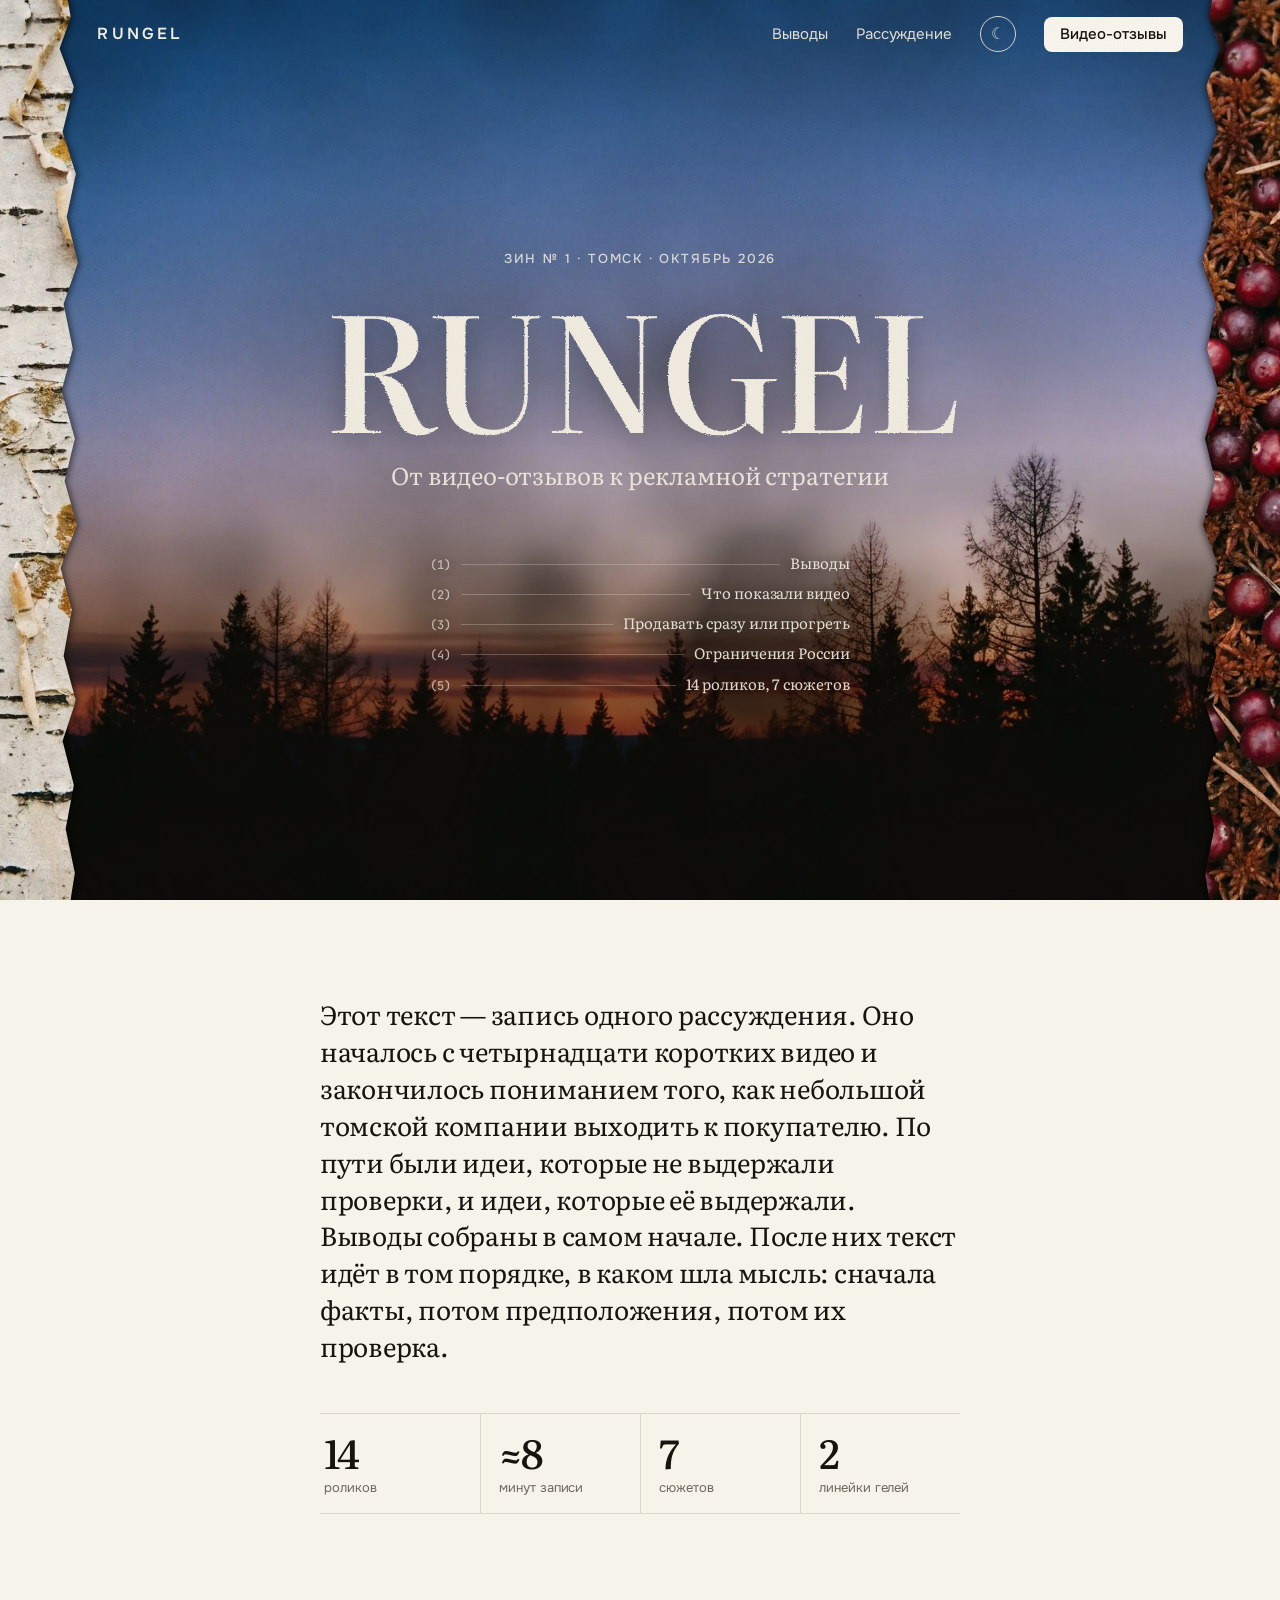
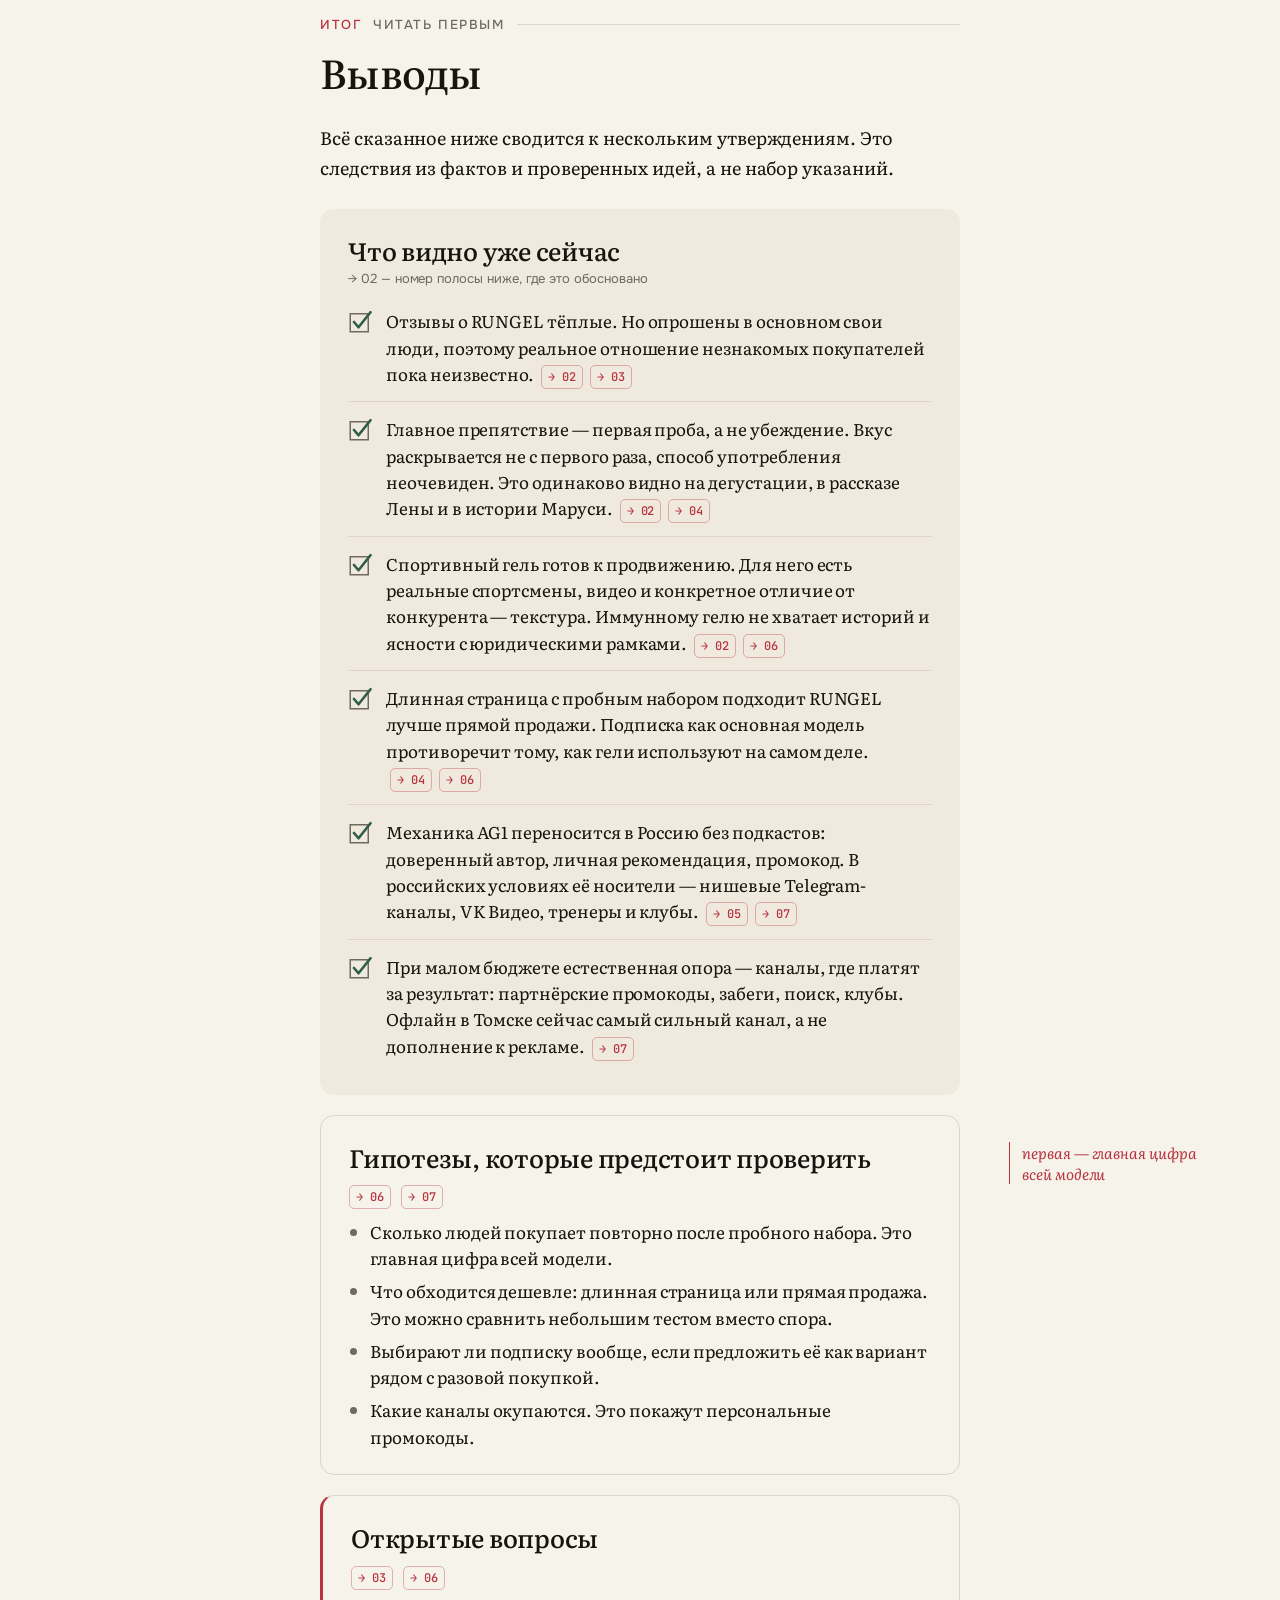
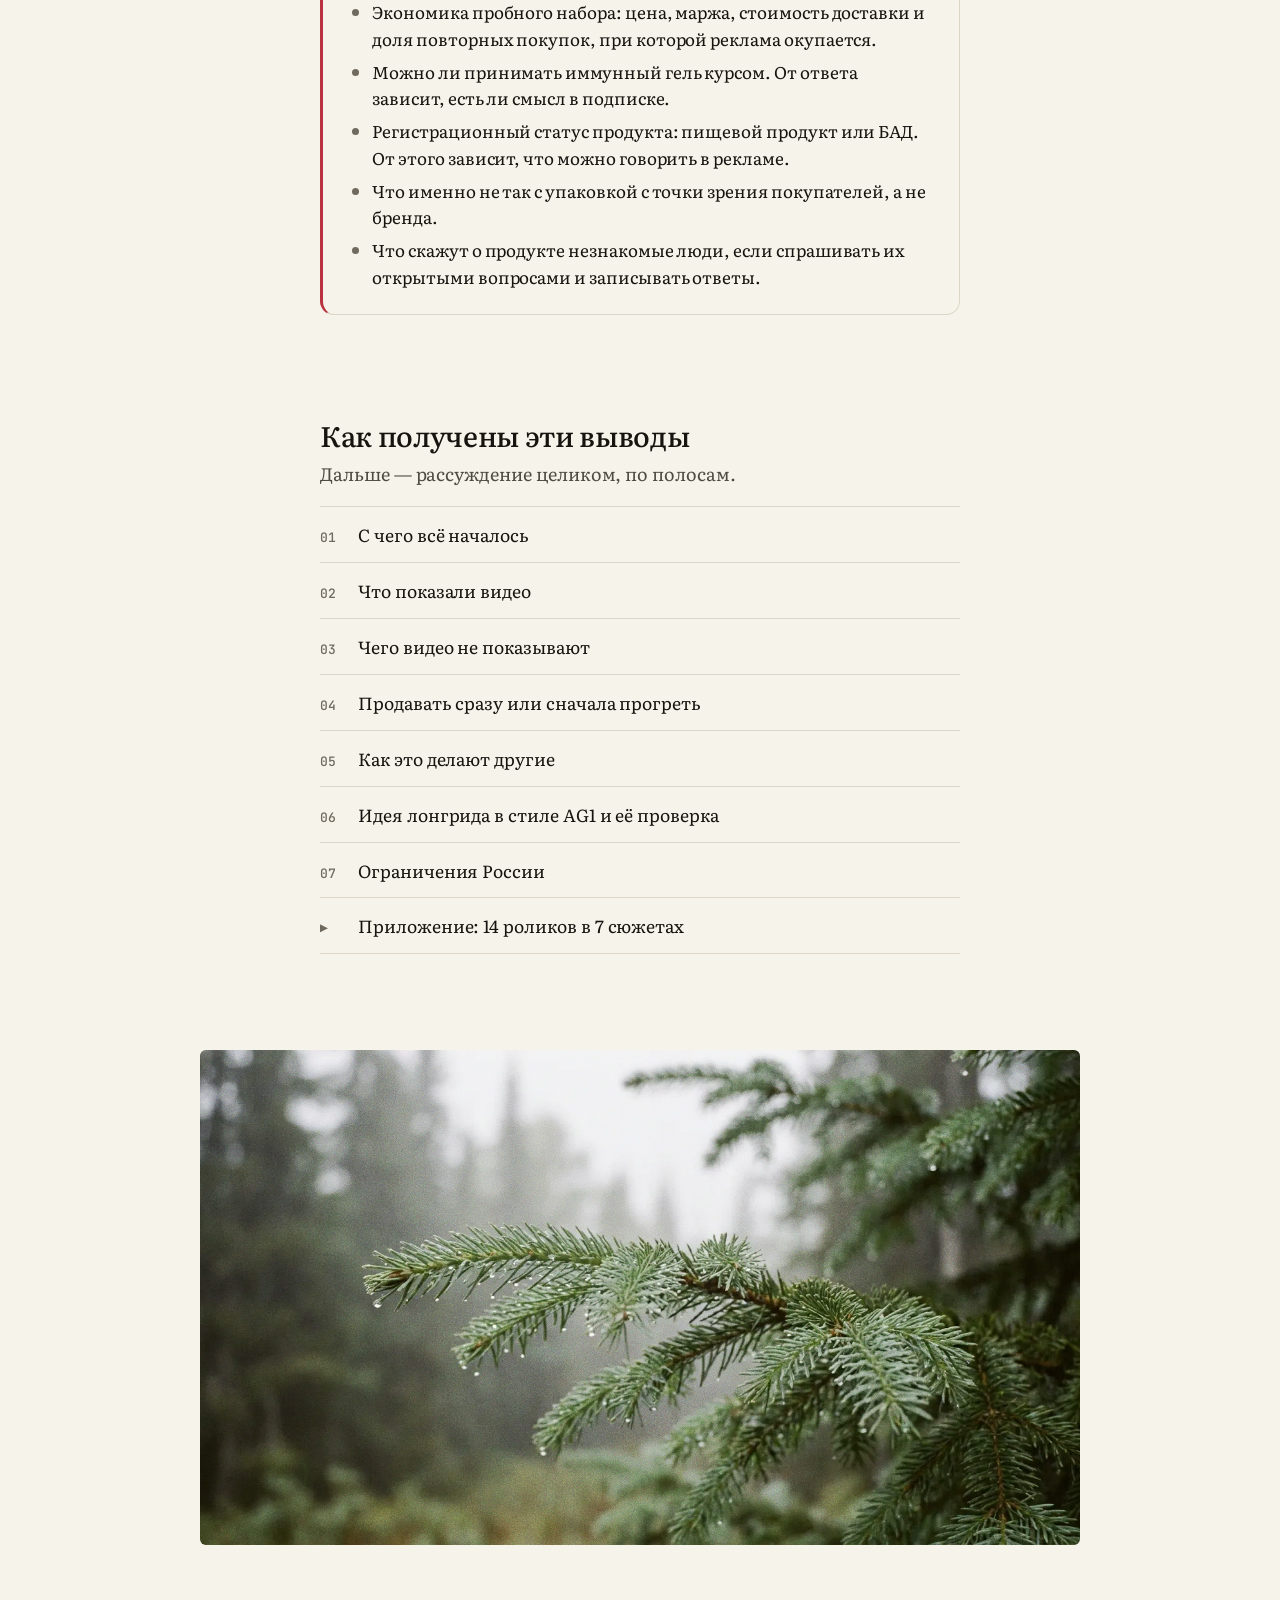
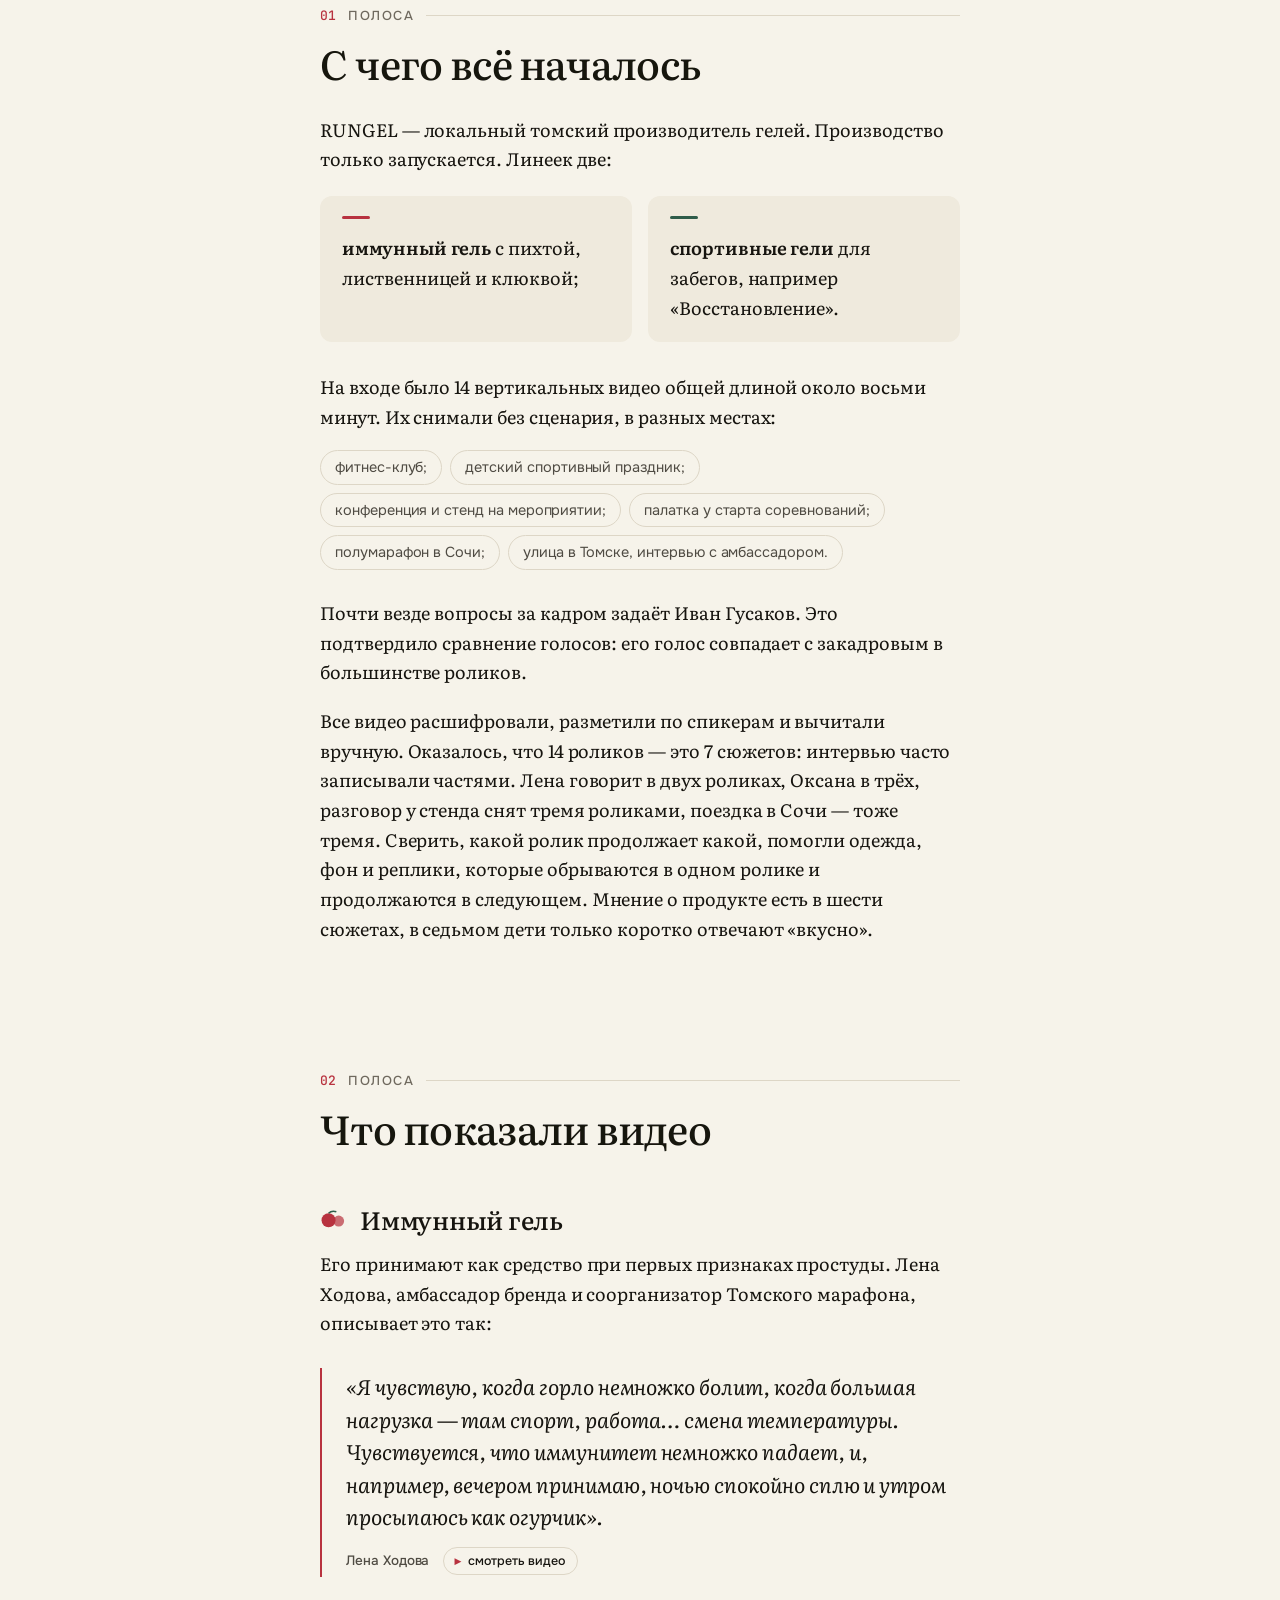
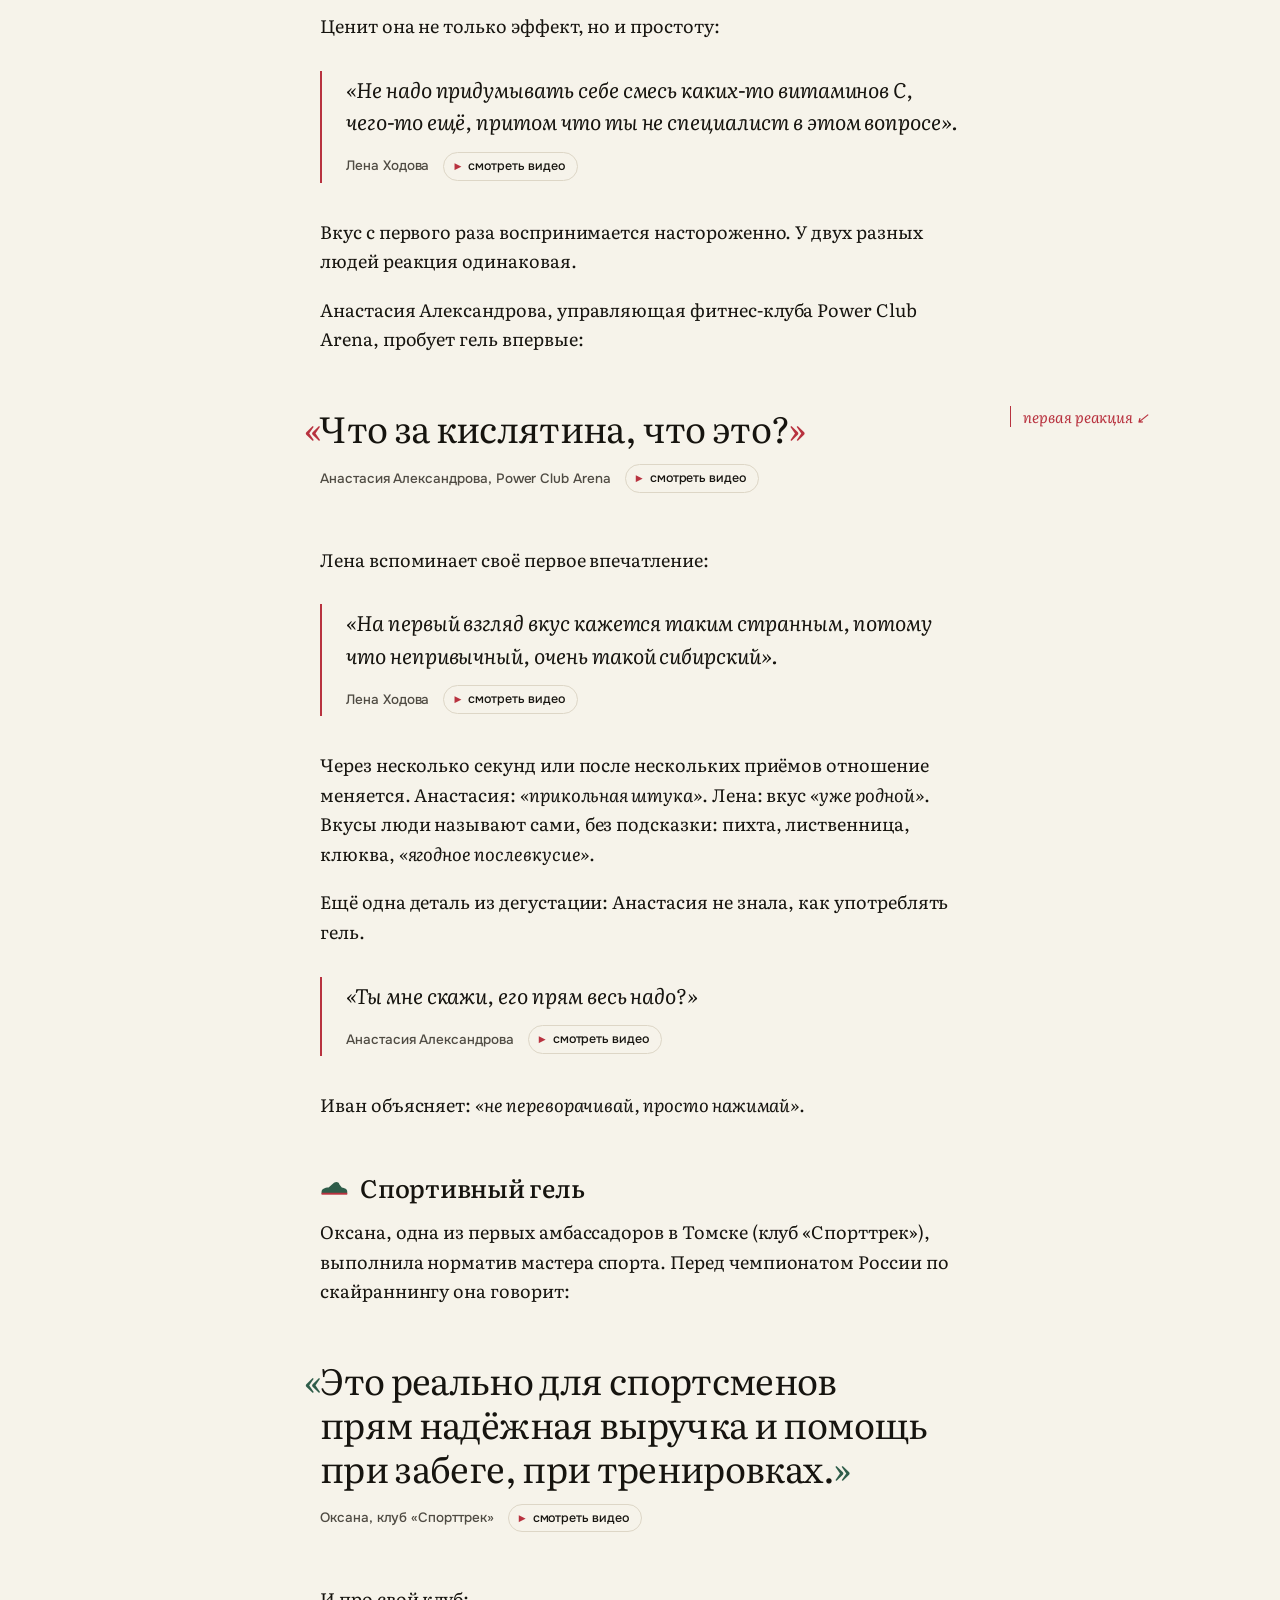
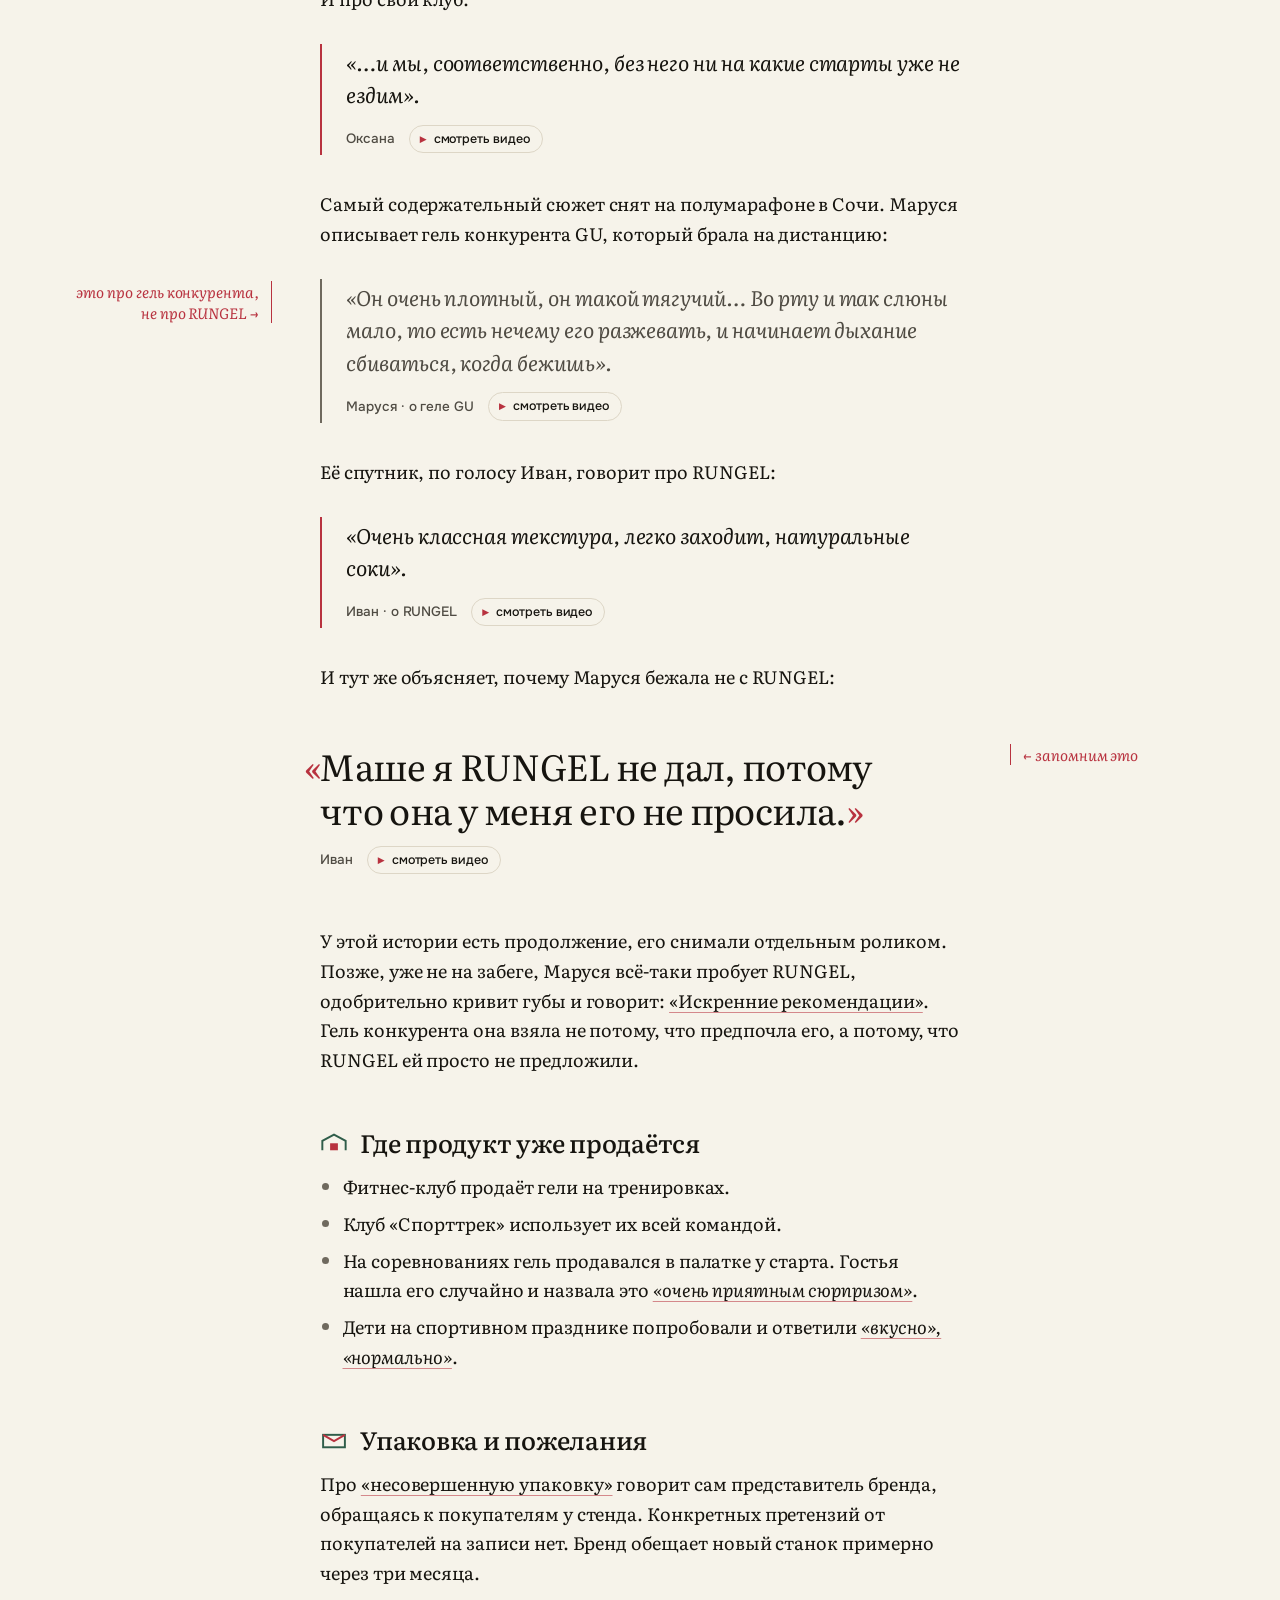
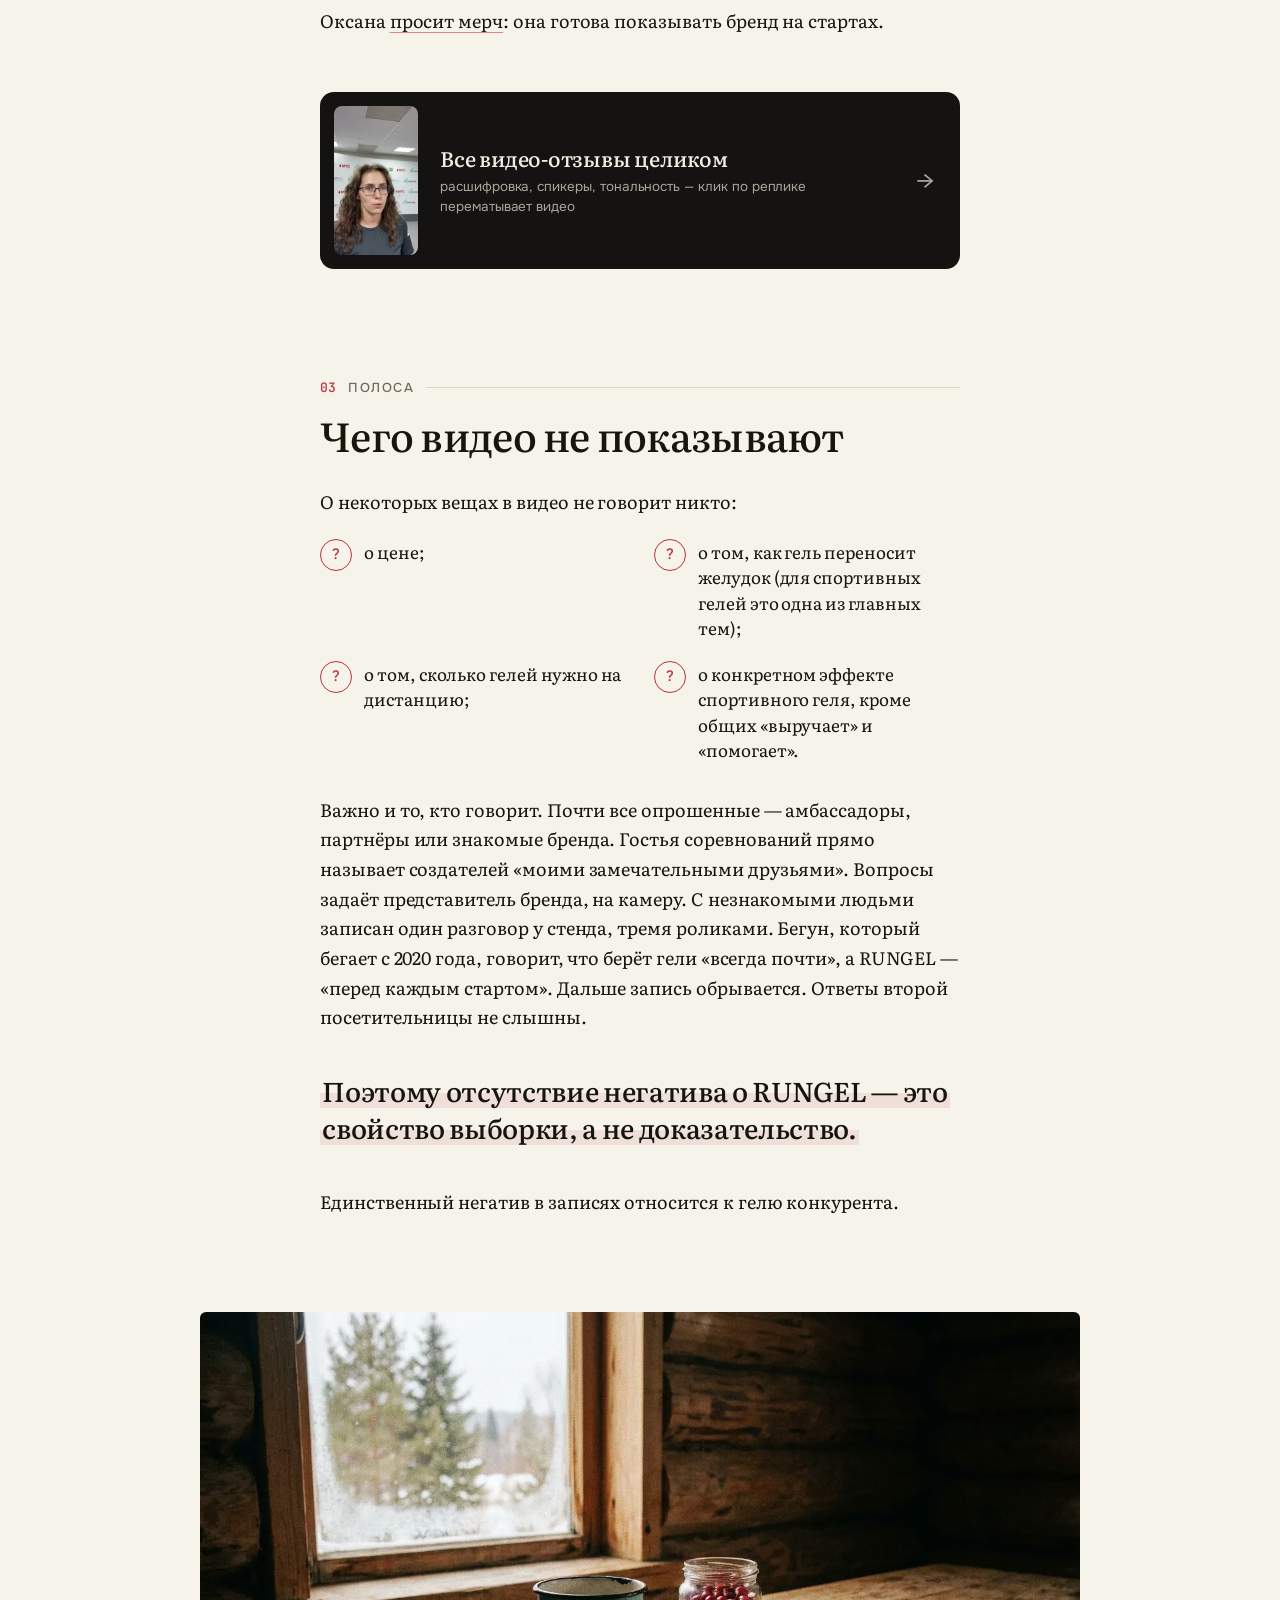
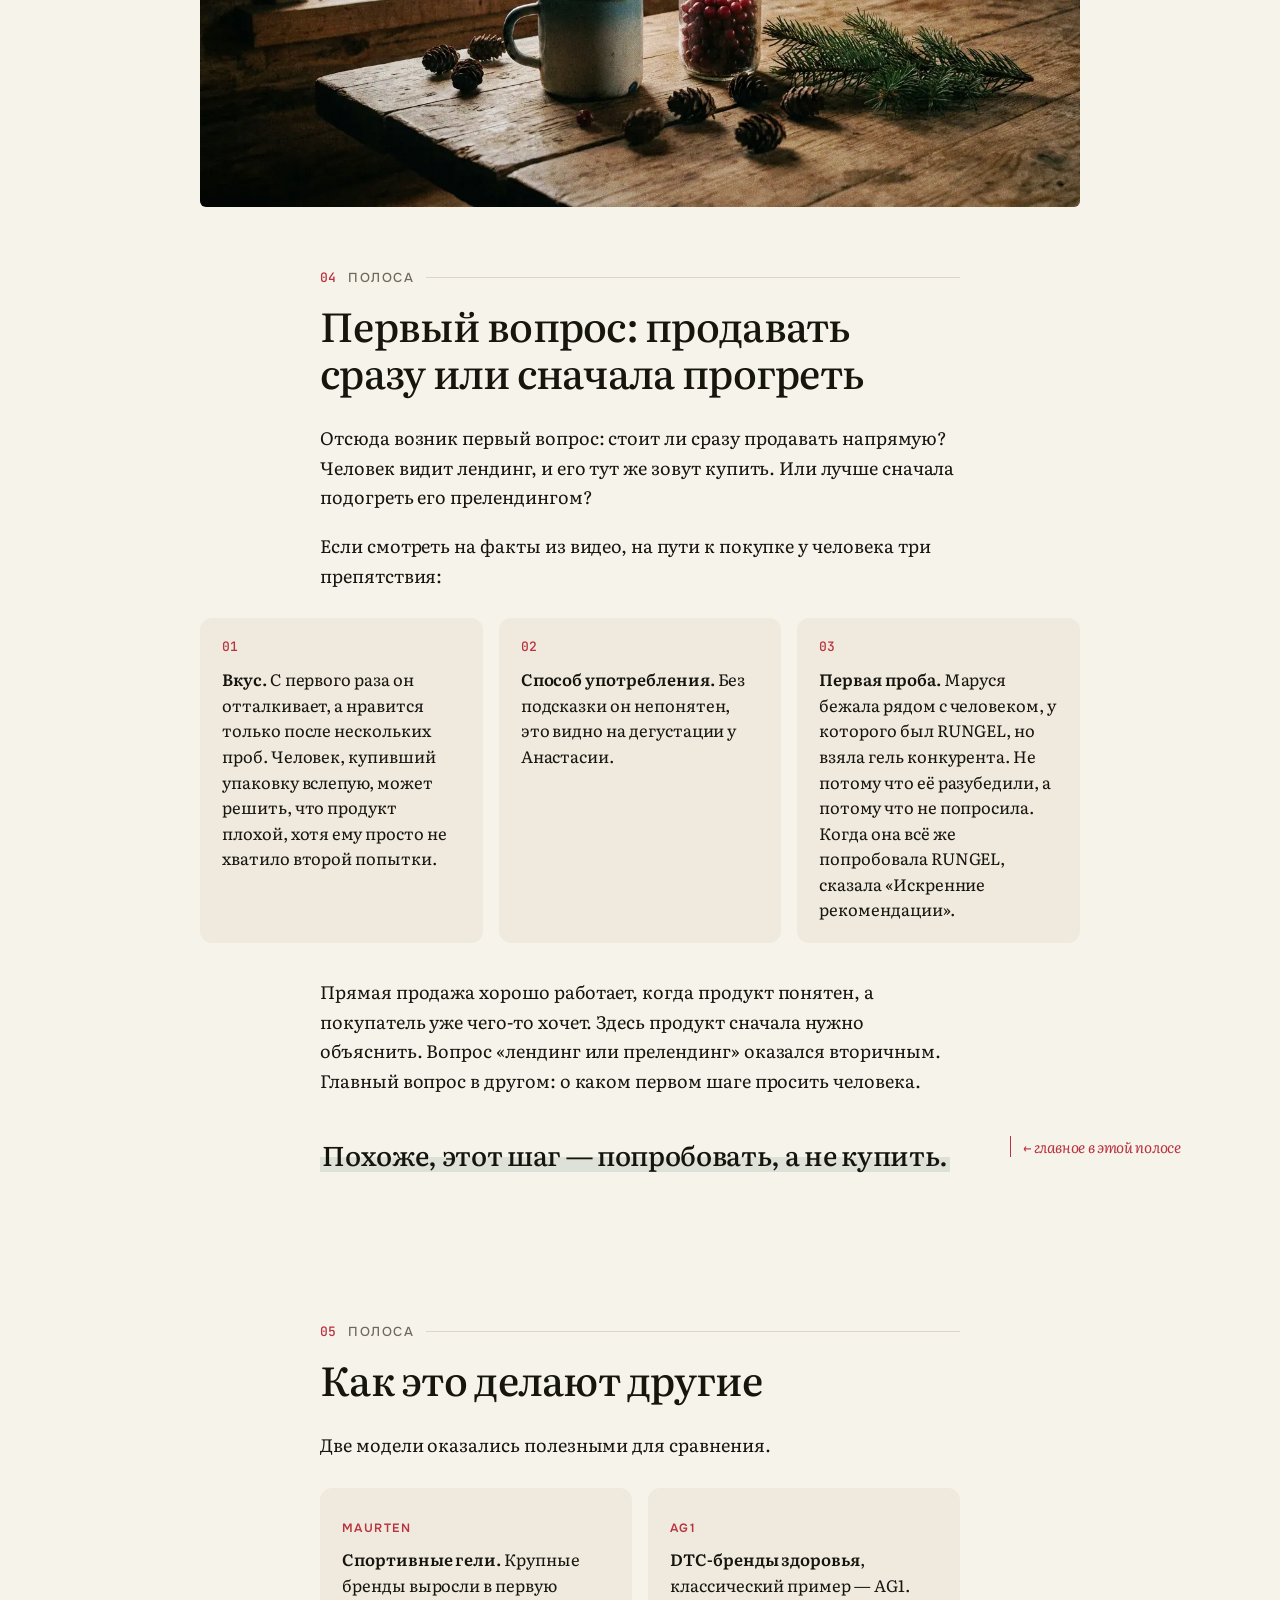
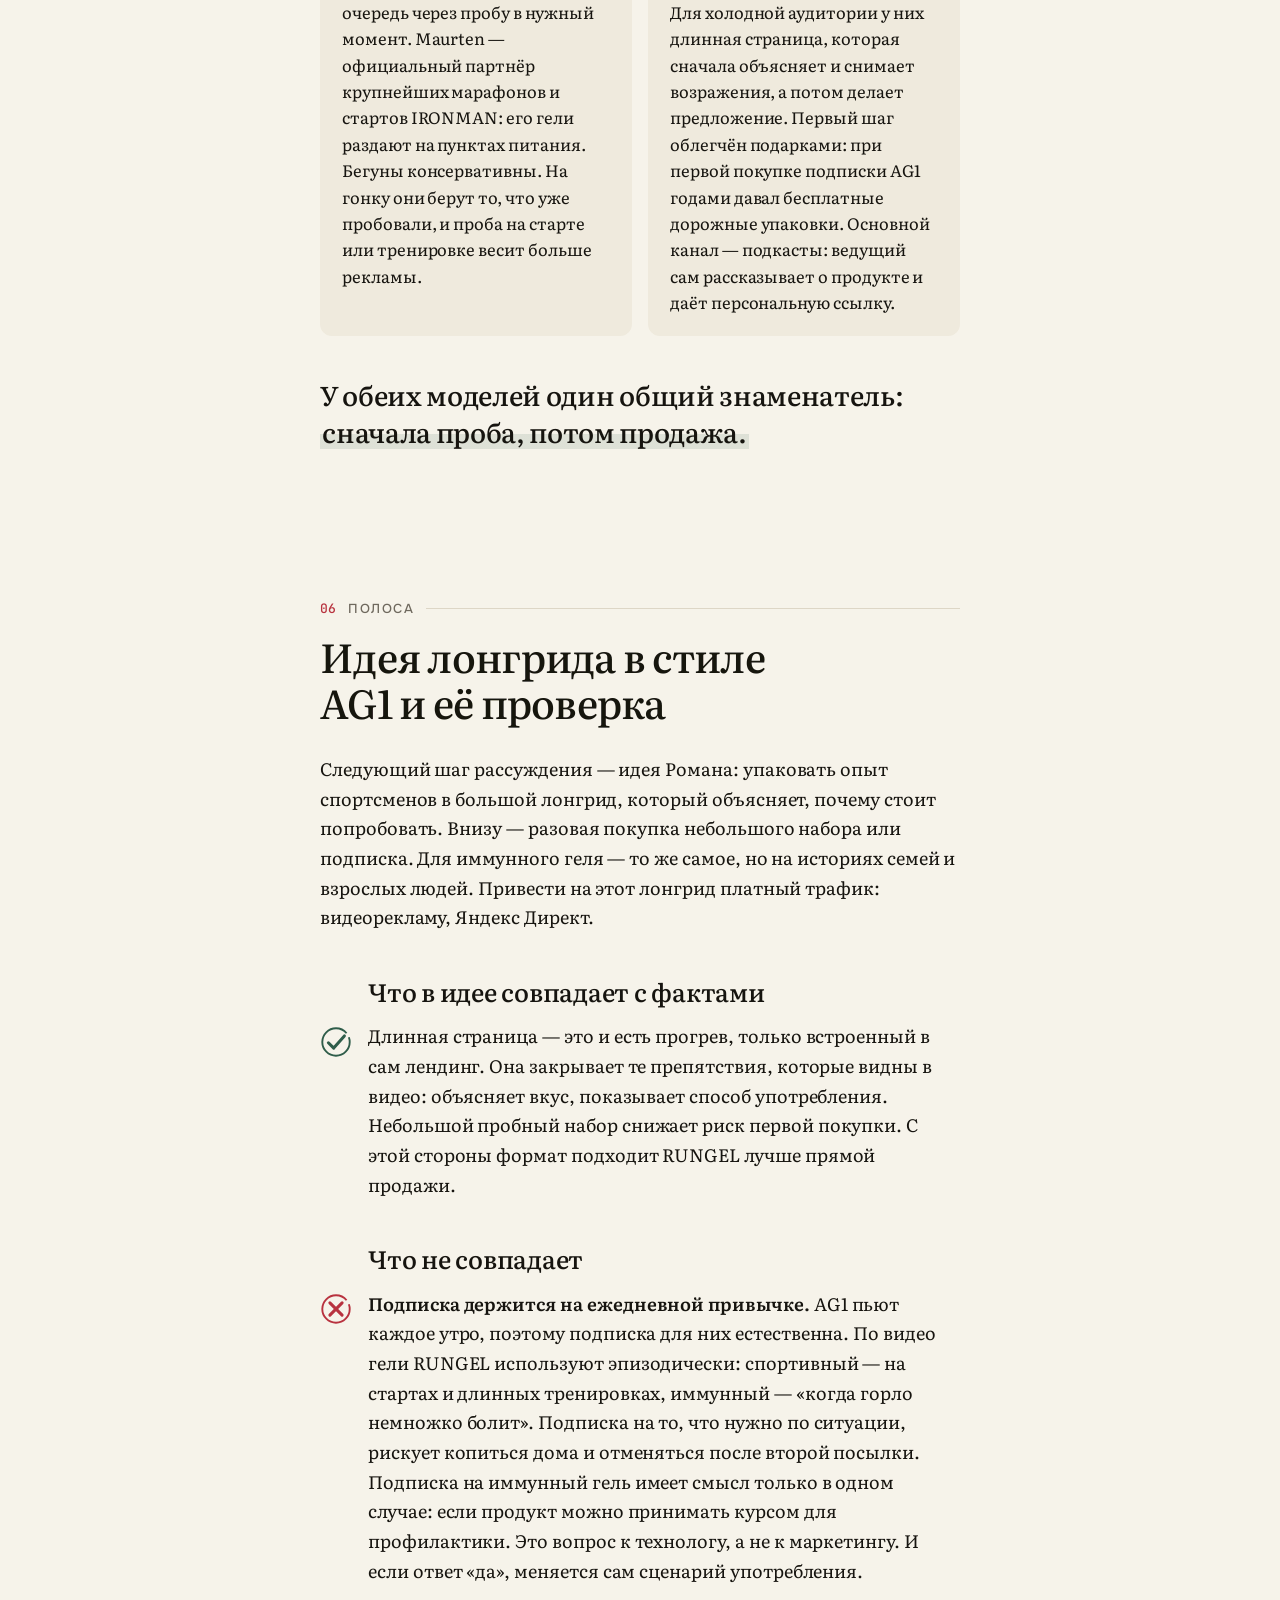
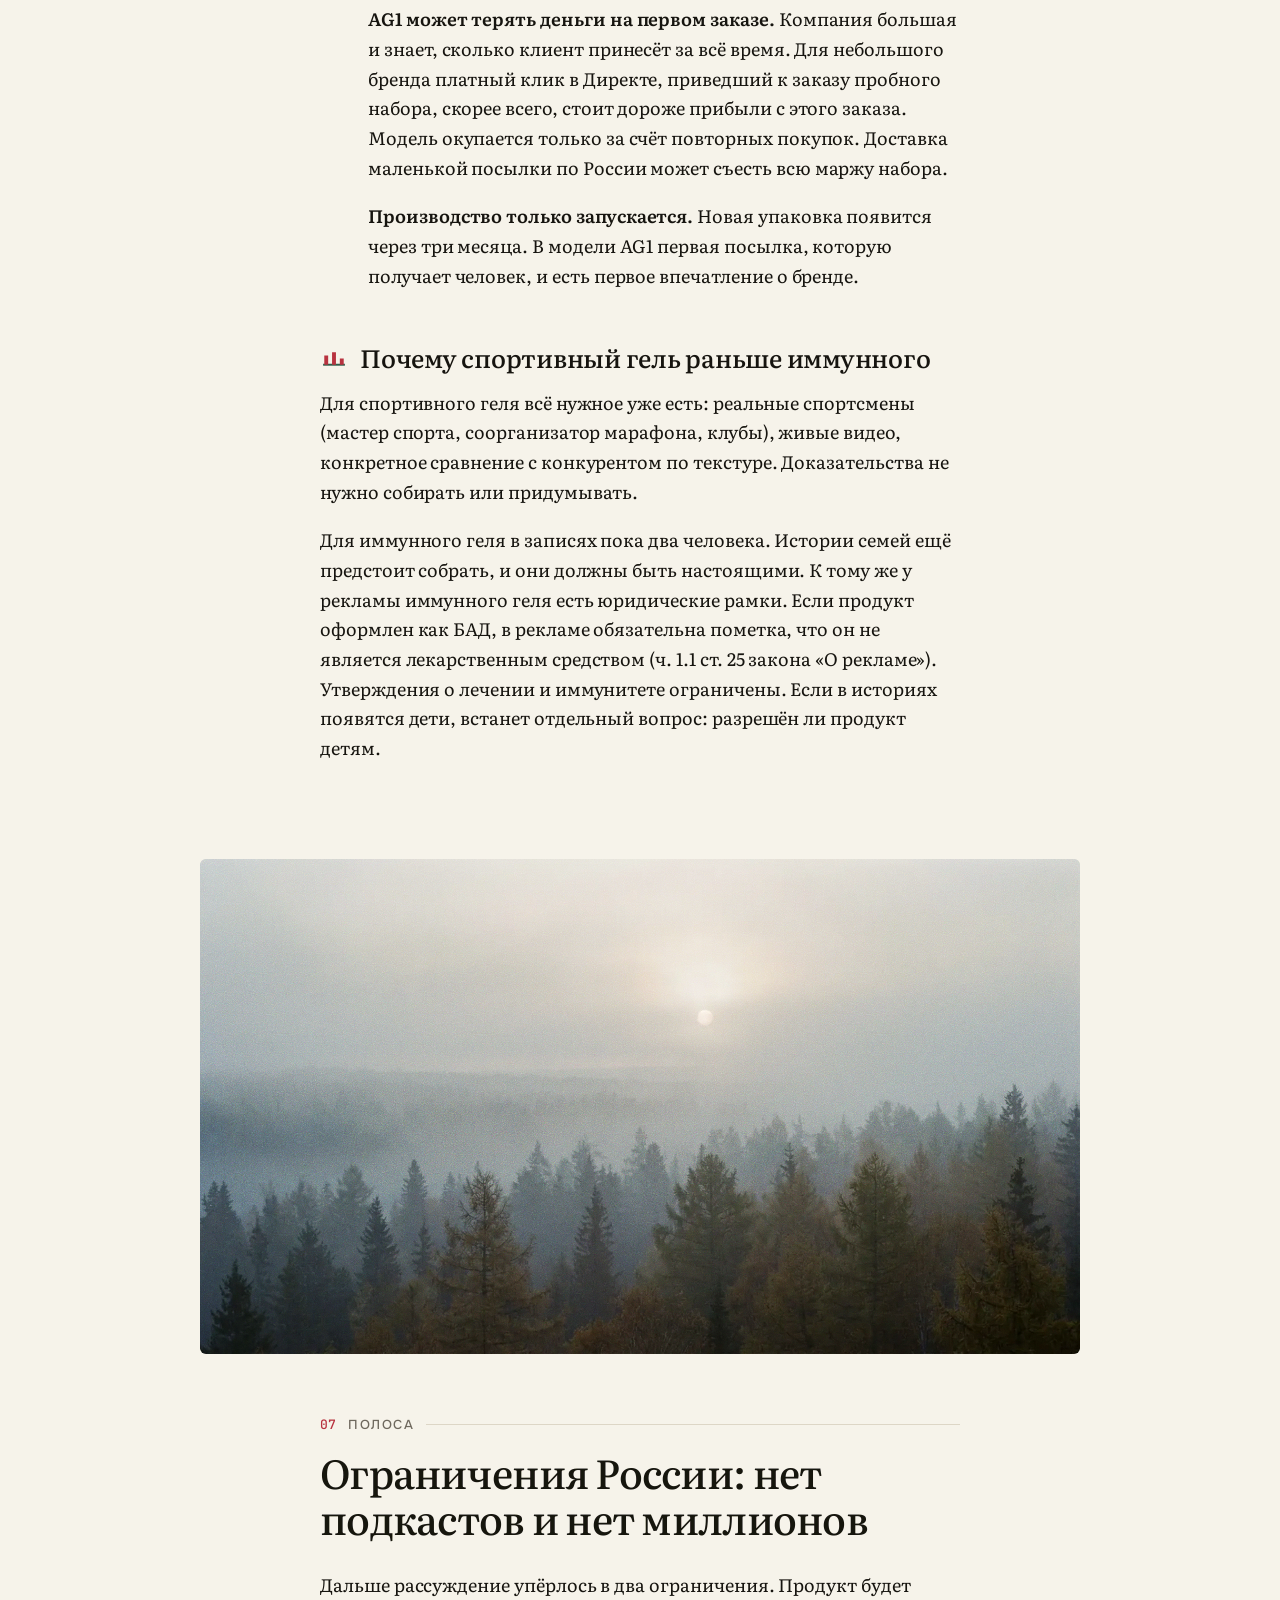
==== commit dbea6d3a: "Отзывы собраны в 7 сюжетов, интро первого экрана как в референсе - Перепроверка по кадрам и повторно" ====
--- a/index.html
+++ b/index.html
@@ -6,12 +6,12 @@
 <title>RUNGEL: от видео-отзывов к рекламной стратегии</title>
 <meta name="description" content="Зин № 1. Запись одного рассуждения: от четырнадцати видео-отзывов к пониманию, как небольшой томской компании выходить к покупателю.">
 <link rel="icon" href="data:image/svg+xml,%3Csvg xmlns=%27http://www.w3.org/2000/svg%27 viewBox=%270 0 32 32%27%3E%3Ccircle cx=%2713%27 cy=%2716%27 r=%2711%27 fill=%27%23b8323f%27/%3E%3Ccircle cx=%2719%27 cy=%2716%27 r=%2711%27 fill=%27%232f5d4a%27 style=%27mix-blend-mode:multiply%27/%3E%3C/svg%3E">
-<script>try{var t=localStorage.getItem("rungel-theme");if(t==="light"||t==="dark")document.documentElement.dataset.theme=t}catch(e){}document.documentElement.classList.add("js")</script>
+<script>try{var t=localStorage.getItem("rungel-theme");if(t==="light"||t==="dark")document.documentElement.dataset.theme=t}catch(e){}document.documentElement.classList.add("js");if(!matchMedia("(prefers-reduced-motion: reduce)").matches)document.documentElement.classList.add("hero-intro")</script>
 <link rel="preconnect" href="https://fonts.googleapis.com">
 <link rel="preconnect" href="https://fonts.gstatic.com" crossorigin>
 <link href="https://fonts.googleapis.com/css2?family=Literata:ital,opsz,wght@0,7..72,300..700;1,7..72,300..700&family=Onest:wght@400;500;600&family=JetBrains+Mono:wght@400;500&display=swap" rel="stylesheet">
 <link rel="preload" as="image" href="assets/img/hero.webp" fetchpriority="high">
-<link rel="stylesheet" href="assets/site.css">
+<link rel="stylesheet" href="assets/site.css?v=6">
 <style>
 /* ——— вступление ——— */
 .intro{max-width:var(--col);margin:0 auto;padding:96px var(--gutter) 0;box-sizing:content-box}
@@ -171,11 +171,12 @@
   <div class="progress" id="progress"></div>
 </header>
 
-<section class="hero" id="top">
+<section class="hero stage" id="top">
   <img class="hero-img" src="assets/img/hero.webp" alt="" fetchpriority="high">
   <div class="hero-shade"></div>
   <div class="strip l" aria-hidden="true"><img src="assets/img/strip-left.webp" alt=""></div>
   <div class="strip r" aria-hidden="true"><img src="assets/img/strip-right.webp" alt=""></div>
+  <p class="intro-word" aria-hidden="true">Знакомьтесь</p>
   <div class="hero-in">
     <p class="eyebrow">Зин № 1 · Томск · Октябрь 2026</p>
     <h1 class="hero-title">RUNGEL</h1>
@@ -185,7 +186,7 @@
       <li><a href="#p2"><span>Что показали видео</span></a></li>
       <li><a href="#p4"><span>Продавать сразу или прогреть</span></a></li>
       <li><a href="#p7"><span>Ограничения России</span></a></li>
-      <li><a href="reviews.html"><span>Все 14 видео-отзывов</span></a></li>
+      <li><a href="reviews.html"><span>14 роликов, 7 сюжетов</span></a></li>
     </ol>
   </div>
 </section>
@@ -193,18 +194,18 @@
 <section class="intro">
   <p class="lede rv">Этот текст — запись одного рассуждения. Оно началось с четырнадцати коротких видео и закончилось пониманием того, как небольшой томской компании выходить к покупателю. По пути были идеи, которые не выдержали проверки, и идеи, которые её выдержали. Выводы собраны в самом начале. После них текст идёт в том порядке, в каком шла мысль: сначала факты, потом предположения, потом их проверка.</p>
   <div class="tally rv">
-    <div><b>14</b><span>видео</span></div>
+    <div><b>14</b><span>роликов</span></div>
     <div><b>≈8</b><span>минут записи</span></div>
-    <div><b>10</b><span>с мнением о продукте</span></div>
+    <div><b>7</b><span>сюжетов</span></div>
     <div><b>2</b><span>линейки гелей</span></div>
   </div>
 </section>
 
-<article>  <!-- ИТОГ -->  <section class="spread itog" id="itog">    <div class="folio rv"><span class="big word">Итог</span><span class="lbl">читать первым</span></div>    <h2 class="t rv" data-t="Выводы">Выводы</h2>    <p class="rv">Всё сказанное ниже сводится к нескольким утверждениям. Это следствия из фактов и проверенных идей, а не набор указаний.</p>    <div class="checklist rv">      <h3>Что видно уже сейчас</h3>      <p class="howto" aria-hidden="true">→ 02 — номер полосы ниже, где это обосновано</p>      <ul>        <li><svg viewBox="0 0 32 32" aria-hidden="true"><rect x="3" y="5" width="24" height="24" fill="none" stroke="var(--ink-3)" stroke-width="2"/><path d="M8 16l6 7L30 3" fill="none" stroke="var(--fir)" stroke-width="3.5" stroke-linecap="round" stroke-linejoin="round"/></svg>Отзывы о RUNGEL тёплые. Но опрошены в основном свои люди, поэтому реальное отношение незнакомых покупателей пока неизвестно. <span class="why"><a href="#p2">→ 02</a> <a href="#p3">→ 03</a></span></li>        <li><svg viewBox="0 0 32 32" aria-hidden="true"><rect x="3" y="5" width="24" height="24" fill="none" stroke="var(--ink-3)" stroke-width="2"/><path d="M8 16l6 7L30 3" fill="none" stroke="var(--fir)" stroke-width="3.5" stroke-linecap="round" stroke-linejoin="round"/></svg>Главное препятствие — первая проба, а не убеждение. Вкус раскрывается не с первого раза, способ употребления неочевиден. Это одинаково видно на дегустации, в рассказе Лены и в истории Маруси. <span class="why"><a href="#p2">→ 02</a> <a href="#p4">→ 04</a></span></li>        <li><svg viewBox="0 0 32 32" aria-hidden="true"><rect x="3" y="5" width="24" height="24" fill="none" stroke="var(--ink-3)" stroke-width="2"/><path d="M8 16l6 7L30 3" fill="none" stroke="var(--fir)" stroke-width="3.5" stroke-linecap="round" stroke-linejoin="round"/></svg>Спортивный гель готов к продвижению. Для него есть реальные спортсмены, видео и конкретное отличие от конкурента — текстура. Иммунному гелю не хватает историй и ясности с юридическими рамками. <span class="why"><a href="#p2">→ 02</a> <a href="#p6">→ 06</a></span></li>        <li><svg viewBox="0 0 32 32" aria-hidden="true"><rect x="3" y="5" width="24" height="24" fill="none" stroke="var(--ink-3)" stroke-width="2"/><path d="M8 16l6 7L30 3" fill="none" stroke="var(--fir)" stroke-width="3.5" stroke-linecap="round" stroke-linejoin="round"/></svg>Длинная страница с пробным набором подходит RUNGEL лучше прямой продажи. Подписка как основная модель противоречит тому, как гели используют на самом деле. <span class="why"><a href="#p4">→ 04</a> <a href="#p6">→ 06</a></span></li>        <li><svg viewBox="0 0 32 32" aria-hidden="true"><rect x="3" y="5" width="24" height="24" fill="none" stroke="var(--ink-3)" stroke-width="2"/><path d="M8 16l6 7L30 3" fill="none" stroke="var(--fir)" stroke-width="3.5" stroke-linecap="round" stroke-linejoin="round"/></svg>Механика AG1 переносится в Россию без подкастов: доверенный автор, личная рекомендация, промокод. В российских условиях её носители — нишевые Telegram-каналы, VK Видео, тренеры и клубы. <span class="why"><a href="#p5">→ 05</a> <a href="#p7">→ 07</a></span></li>        <li><svg viewBox="0 0 32 32" aria-hidden="true"><rect x="3" y="5" width="24" height="24" fill="none" stroke="var(--ink-3)" stroke-width="2"/><path d="M8 16l6 7L30 3" fill="none" stroke="var(--fir)" stroke-width="3.5" stroke-linecap="round" stroke-linejoin="round"/></svg>При малом бюджете естественная опора — каналы, где платят за результат: партнёрские промокоды, забеги, поиск, клубы. Офлайн в Томске сейчас самый сильный канал, а не дополнение к рекламе. <span class="why"><a href="#p7">→ 07</a></span></li>      </ul>    </div>    <div class="pencil rv">      <span class="note" aria-hidden="true">первая — главная цифра всей модели</span>      <h3>Гипотезы, которые предстоит проверить</h3><span class="why under"><a href="#p6">→ 06</a> <a href="#p7">→ 07</a></span>      <ul>        <li>Сколько людей покупает повторно после пробного набора. Это главная цифра всей модели.</li>        <li>Что обходится дешевле: длинная страница или прямая продажа. Это можно сравнить небольшим тестом вместо спора.</li>        <li>Выбирают ли подписку вообще, если предложить её как вариант рядом с разовой покупкой.</li>        <li>Какие каналы окупаются. Это покажут персональные промокоды.</li>      </ul>    </div>    <div class="circled rv">      <svg viewBox="0 0 100 100" preserveAspectRatio="none" aria-hidden="true"><path d="M8 6 C30 1 75 2 94 7 C99 30 98 72 93 94 C70 99 28 98 6 93 C1 70 2 28 9 4 C14 3 18 4 22 6" fill="none" stroke="var(--cran)" vector-effect="non-scaling-stroke" style="stroke-width:2.5px"/></svg>      <h3>Открытые вопросы</h3><span class="why under"><a href="#p3">→ 03</a> <a href="#p6">→ 06</a></span>      <ul>        <li>Экономика пробного набора: цена, маржа, стоимость доставки и доля повторных покупок, при которой реклама окупается.</li>        <li>Можно ли принимать иммунный гель курсом. От ответа зависит, есть ли смысл в подписке.</li>        <li>Регистрационный статус продукта: пищевой продукт или БАД. От этого зависит, что можно говорить в рекламе.</li>        <li>Что именно не так с упаковкой с точки зрения покупателей, а не бренда.</li>        <li>Что скажут о продукте незнакомые люди, если спрашивать их открытыми вопросами и записывать ответы.</li>      </ul>    </div>  </section></article><nav class="contents" id="contents" aria-label="Содержание">  <div class="rv">    <h2>Как получены эти выводы</h2>    <p class="bridge">Дальше — рассуждение целиком, по полосам.</p>    <ol>      <li><a href="#p1">С чего всё началось<i>01</i></a></li>      <li><a href="#p2">Что показали видео<i>02</i></a></li>      <li><a href="#p3">Чего видео не показывают<i>03</i></a></li>      <li><a href="#p4">Продавать сразу или сначала прогреть<i>04</i></a></li>      <li><a href="#p5">Как это делают другие<i>05</i></a></li>      <li><a href="#p6">Идея лонгрида в стиле AG1 и её проверка<i>06</i></a></li>      <li><a href="#p7">Ограничения России<i>07</i></a></li>      <li><a href="reviews.html">Приложение: все 14 видео-отзывов<i>▶</i></a></li>    </ol>  </div></nav><article>  <figure class="photo rv"><div class="ph grainy"><img src="assets/img/section-1.webp" alt="" loading="lazy"></div><figcaption>Хвоя после дождя. Иллюстрация.</figcaption></figure>
-
-  <!-- 1 -->  <section class="spread" id="p1">    <div class="folio rv"><span class="big">01</span><span class="lbl">полоса</span></div>    <h2 class="t rv" data-t="С чего всё началось">С чего всё началось</h2>    <p class="rv">RUNGEL — локальный томский производитель гелей. Производство только запускается. Линеек две:</p>    <ul class="duo">      <li class="rv"><strong>иммунный гель</strong> с пихтой, лиственницей и клюквой;</li>      <li class="rv"><strong>спортивные гели</strong> для забегов, например «Восстановление».</li>    </ul>    <p class="rv">На входе было 14 вертикальных видео общей длиной около восьми минут. Их снимали без сценария, в разных местах:</p>    <ul class="tags rv">      <li>фитнес-клуб;</li>      <li>детский спортивный праздник;</li>      <li>стенд на конференции;</li>      <li>палатка у старта соревнований;</li>      <li>финиш полумарафона.</li>    </ul>    <p class="rv">Почти везде вопросы за кадром задаёт Иван Гусаков. Это подтвердило сравнение голосов: его голос совпадает с закадровым в большинстве роликов.</p>    <p class="rv">Все видео расшифровали, разметили по спикерам и вычитали вручную. Из четырнадцати роликов мнение о продукте есть в десяти. Остальные — вопросы без ответа, поздравление и ролик без речи.</p>  </section>  <!-- 2 -->  <section class="spread" id="p2">    <div class="folio rv"><span class="big">02</span><span class="lbl">полоса</span></div>    <h2 class="t rv" data-t="Что показали видео">Что показали видео</h2>    <h3 class="rv"><svg viewBox="0 0 36 24" aria-hidden="true"><circle cx="11" cy="13" r="9" fill="var(--cran)"/><circle cx="24" cy="14" r="7" fill="var(--cran)" opacity=".7"/><path d="M11 4q4-4 10-2" stroke="var(--fir)" stroke-width="2" fill="none"/></svg>Иммунный гель</h3>    <p class="rv">Его принимают как средство при первых признаках простуды. Лена Ходова, амбассадор бренда и соорганизатор Томского марафона, описывает это так:</p>    <figure class="q rv">      <blockquote>«Я чувствую, когда горло немножко болит, когда большая нагрузка — там спорт, работа… смена температуры. Чувствуется, что иммунитет немножко падает, и, например, вечером принимаю, ночью спокойно сплю и утром просыпаюсь как огурчик».</blockquote>      <figcaption><span class="who">Лена Ходова</span><a class="watch" href="reviews.html#video_2026-10-02_19-55-06">смотреть видео</a></figcaption>    </figure>    <p class="rv">Ценит она не только эффект, но и простоту:</p>    <figure class="q rv">      <blockquote>«Не надо придумывать себе смесь каких-то витаминов C, чего-то ещё, притом что ты не специалист в этом вопросе».</blockquote>      <figcaption><span class="who">Лена Ходова</span><a class="watch" href="reviews.html#video_2026-10-02_19-55-06">смотреть видео</a></figcaption>    </figure>    <p class="rv">Вкус с первого раза воспринимается настороженно. У двух разных людей реакция одинаковая.</p>    <p class="rv">Анастасия Александрова, управляющая фитнес-клуба Power Club Arena, пробует гель впервые:</p>    <figure class="q poster rv">      <span class="note" aria-hidden="true">первая реакция ↙</span>      <blockquote>Что за кислятина, что это?</blockquote>      <figcaption><span class="who">Анастасия Александрова, Power Club Arena</span><a class="watch" href="reviews.html#video_2026-10-02_19-54-38">смотреть видео</a></figcaption>    </figure>    <p class="rv">Лена вспоминает своё первое впечатление:</p>    <figure class="q rv">      <blockquote>«На первый взгляд вкус кажется таким странным, потому что непривычный, очень такой сибирский».</blockquote>      <figcaption><span class="who">Лена Ходова</span><a class="watch" href="reviews.html#video_2026-10-02_19-54-48">смотреть видео</a></figcaption>    </figure>    <p class="rv">Через несколько секунд или после нескольких приёмов отношение меняется. Анастасия: <span class="inline-q">«прикольная штука»</span>. Лена: вкус <span class="inline-q">«уже родной»</span>. Вкусы люди называют сами, без подсказки: пихта, лиственница, клюква, <span class="inline-q">«ягодное послевкусие»</span>.</p>    <p class="rv">Ещё одна деталь из дегустации: Анастасия не знала, как употреблять гель.</p>    <figure class="q rv">      <blockquote>«Ты мне скажи, его прям весь надо?»</blockquote>      <figcaption><span class="who">Анастасия Александрова</span><a class="watch" href="reviews.html#video_2026-10-02_19-54-38">смотреть видео</a></figcaption>    </figure>    <p class="rv">Иван объясняет: <span class="inline-q">«не переворачивай, просто нажимай»</span>.</p>    <h3 class="rv"><svg viewBox="0 0 36 24" aria-hidden="true"><path d="M2 18c0-4 4-6 9-6l7-6c3-2 6-1 7 2l3 4c4 1 7 2 7 5v3H2z" fill="var(--fir)"/><path d="M2 20h33" stroke="var(--cran)" stroke-width="2.5"/></svg>Спортивный гель</h3>    <p class="rv">Оксана, одна из первых амбассадоров в Томске (клуб «Спорттрек»), выполнила норматив мастера спорта. Перед чемпионатом России по скайраннингу она говорит:</p>    <figure class="q poster fir rv">      <blockquote>Это реально для спортсменов прям надёжная выручка и помощь при забеге, при тренировках.</blockquote>      <figcaption><span class="who">Оксана, клуб «Спорттрек»</span><a class="watch" href="reviews.html#video_2026-10-02_19-55-10">смотреть видео</a></figcaption>    </figure>    <p class="rv">И про свой клуб:</p>    <figure class="q rv">      <blockquote>«…и мы, соответственно, без него ни на какие старты уже не ездим».</blockquote>      <figcaption><span class="who">Оксана</span><a class="watch" href="reviews.html#video_2026-10-02_19-55-10">смотреть видео</a></figcaption>    </figure>    <p class="rv">Самый содержательный ролик снят после полумарафона. Маруся описывает гель конкурента GU, который брала на дистанцию:</p>    <figure class="q neg rv">      <span class="note l" aria-hidden="true">это про гель конкурента, не про RUNGEL →</span>      <blockquote>«Он очень плотный, он такой тягучий… Во рту и так слюны мало, то есть нечему его разжевать, и начинает дыхание сбиваться, когда бежишь».</blockquote>      <figcaption><span class="who">Маруся · о геле GU</span><a class="watch" href="reviews.html#video_2026-10-02_19-55-38">смотреть видео</a></figcaption>    </figure>    <p class="rv">Её спутник, по голосу Иван, говорит про RUNGEL:</p>    <figure class="q rv">      <blockquote>«Очень классная текстура, легко заходит, натуральные соки».</blockquote>      <figcaption><span class="who">Иван · о RUNGEL</span><a class="watch" href="reviews.html#video_2026-10-02_19-55-38">смотреть видео</a></figcaption>    </figure>    <p class="rv">И тут же объясняет, почему Маруся бежала не с RUNGEL:</p>    <figure class="q poster rv">      <span class="note" aria-hidden="true">← запомним это</span>      <blockquote>Маше я RUNGEL не дал, потому что она у меня его не просила.</blockquote>      <figcaption><span class="who">Иван</span><a class="watch" href="reviews.html#video_2026-10-02_19-55-38">смотреть видео</a></figcaption>    </figure>    <h3 class="rv"><svg viewBox="0 0 36 24" aria-hidden="true"><path d="M3 22V10l15-8 15 8v12" fill="none" stroke="var(--fir)" stroke-width="2.5"/><rect x="13" y="13" width="10" height="9" fill="var(--cran)"/></svg>Где продукт уже продаётся</h3>    <ul class="rv">      <li>Фитнес-клуб продаёт гели на тренировках.</li>      <li>Клуб «Спорттрек» использует их всей командой.</li>      <li>На соревнованиях гель продавался в палатке у старта. Гостья нашла его случайно и назвала это <a class="ref inline-q" href="reviews.html#video_2026-10-02_19-55-25">«очень приятным сюрпризом»</a>.</li>      <li>Дети на спортивном празднике попробовали и ответили <a class="ref inline-q" href="reviews.html#video_2026-10-02_19-54-44">«вкусно», «нормально»</a>.</li>    </ul>    <h3 class="rv"><svg viewBox="0 0 36 24" aria-hidden="true"><rect x="4" y="6" width="28" height="16" fill="none" stroke="var(--fir)" stroke-width="2.5"/><path d="M4 6l14 8 14-8" fill="none" stroke="var(--cran)" stroke-width="2.5"/></svg>Упаковка и пожелания</h3>    <p class="rv">Про <a class="ref" href="reviews.html#video_2026-10-02_19-54-57">«несовершенную упаковку»</a> говорит сам представитель бренда, обращаясь к покупателям у стенда. Конкретных претензий от покупателей на записи нет. Бренд обещает новый станок примерно через три месяца.</p>    <p class="rv">Оксана <a class="ref" href="reviews.html#video_2026-10-02_19-55-20">просит мерч</a>: она готова показывать бренд на стартах.</p>    <a class="film rv" href="reviews.html">      <span class="thumb"><img src="assets/img/frame-lena.webp" alt="" loading="lazy"></span><span><span class="h">Все видео-отзывы целиком</span><span class="s">расшифровка, спикеры, тональность — клик по реплике перематывает видео</span></span><span class="arr" aria-hidden="true">→</span>    </a>  </section>  <!-- 3 -->  <section class="spread" id="p3">    <div class="folio rv"><span class="big">03</span><span class="lbl">полоса</span></div>    <h2 class="t rv" data-t="Чего видео не показывают">Чего видео не показывают</h2>    <p class="rv">О некоторых вещах в видео не говорит никто:</p>    <ul class="qs">      <li class="rv">о цене;</li>      <li class="rv">о том, как гель переносит желудок (для спортивных гелей это одна из главных тем);</li>      <li class="rv">о том, сколько гелей нужно на дистанцию;</li>      <li class="rv">о конкретном эффекте спортивного геля, кроме общих «выручает» и «помогает».</li>    </ul>    <p class="rv">Важно и то, кто говорит. Почти все опрошенные — амбассадоры, партнёры или знакомые бренда. Гостья соревнований прямо называет создателей «моими замечательными друзьями». Вопросы задаёт представитель бренда, на камеру. Два интервью с незнакомыми посетителями стенда закончились без ответа на записи.</p>    <p class="own cr rv"><span>Поэтому отсутствие негатива о RUNGEL — это свойство выборки, а не доказательство.</span></p>    <p class="rv">Единственный негатив в записях относится к гелю конкурента.</p>  </section>  <figure class="photo rv"><div class="ph grainy"><img src="assets/img/section-2.webp" alt="" loading="lazy"></div><figcaption>Пихта, лиственница, клюква: то, что люди называют сами, без подсказки. Иллюстрация.</figcaption></figure>
-
-  <!-- 4 -->  <section class="spread" id="p4">    <div class="folio rv"><span class="big">04</span><span class="lbl">полоса</span></div>    <h2 class="t rv" data-t="Первый вопрос: продавать сразу или сначала прогреть">Первый вопрос: продавать сразу или сначала прогреть</h2>    <p class="rv">Отсюда возник первый вопрос: стоит ли сразу продавать напрямую? Человек видит лендинг, и его тут же зовут купить. Или лучше сначала подогреть его прелендингом?</p>    <p class="rv">Если смотреть на факты из видео, на пути к покупке у человека три препятствия:</p>    <ol class="notes3">      <li class="rv"><strong>Вкус.</strong> С первого раза он отталкивает, а нравится только после нескольких проб. Человек, купивший упаковку вслепую, может решить, что продукт плохой, хотя ему просто не хватило второй попытки.</li>      <li class="rv"><strong>Способ употребления.</strong> Без подсказки он непонятен, это видно на дегустации у Анастасии.</li>      <li class="rv"><strong>Первая проба.</strong> Маруся бежала рядом с человеком, у которого был RUNGEL, но взяла гель конкурента. Не потому что её разубедили, а потому что не попросила.</li>    </ol>    <p class="rv">Прямая продажа хорошо работает, когда продукт понятен, а покупатель уже чего-то хочет. Здесь продукт сначала нужно объяснить. Вопрос «лендинг или прелендинг» оказался вторичным. Главный вопрос в другом: о каком первом шаге просить человека.</p>    <p class="own rv" style="position:relative"><span class="note" aria-hidden="true">← главное в этой полосе</span><span>Похоже, этот шаг — попробовать, а не купить.</span></p>  </section>  <!-- 5 -->  <section class="spread" id="p5">    <div class="folio rv"><span class="big">05</span><span class="lbl">полоса</span></div>    <h2 class="t rv" data-t="Как это делают другие">Как это делают другие</h2>    <p class="rv">Две модели оказались полезными для сравнения.</p>    <div class="models">      <div class="rv"><span class="stmp" aria-hidden="true">Maurten</span>        <p><strong>Спортивные гели.</strong> Крупные бренды выросли в первую очередь через пробу в нужный момент. Maurten — официальный партнёр крупнейших марафонов и стартов IRONMAN: его гели раздают на пунктах питания. Бегуны консервативны. На гонку они берут то, что уже пробовали, и проба на старте или тренировке весит больше рекламы.</p>      </div>      <div class="rv"><span class="stmp" aria-hidden="true">AG1</span>        <p><strong>DTC-бренды здоровья</strong>, классический пример — AG1. Для холодной аудитории у них длинная страница, которая сначала объясняет и снимает возражения, а потом делает предложение. Первый шаг облегчён подарками: при первой покупке подписки AG1 годами давал бесплатные дорожные упаковки. Основной канал — подкасты: ведущий сам рассказывает о продукте и даёт персональную ссылку.</p>      </div>    </div>    <p class="own rv">У обеих моделей один общий знаменатель: <span>сначала проба, потом продажа.</span></p>  </section>  <!-- 6 -->  <section class="spread" id="p6">    <div class="folio rv"><span class="big">06</span><span class="lbl">полоса</span></div>    <h2 class="t rv" data-t="Идея лонгрида в стиле AG1 и её проверка">Идея лонгрида в стиле AG1 и её проверка</h2>    <p class="rv">Следующий шаг рассуждения — идея Романа: упаковать опыт спортсменов в большой лонгрид, который объясняет, почему стоит попробовать. Внизу — разовая покупка небольшого набора или подписка. Для иммунного геля — то же самое, но на историях семей и взрослых людей. Привести на этот лонгрид платный трафик: видеорекламу, Яндекс Директ.</p>    <div class="verdict yes rv">      <svg viewBox="0 0 42 42" aria-hidden="true"><circle cx="21" cy="21" r="18" fill="none" stroke="var(--fir)" stroke-width="2.5" stroke-dasharray="100 6"/><path d="M11 22l7 7 14-16" fill="none" stroke="var(--fir)" stroke-width="4" stroke-linecap="round" stroke-linejoin="round"/></svg>      <h3>Что в идее совпадает с фактами</h3>      <p>Длинная страница — это и есть прогрев, только встроенный в сам лендинг. Она закрывает те препятствия, которые видны в видео: объясняет вкус, показывает способ употребления. Небольшой пробный набор снижает риск первой покупки. С этой стороны формат подходит RUNGEL лучше прямой продажи.</p>    </div>    <div class="verdict no rv">      <svg viewBox="0 0 42 42" aria-hidden="true"><circle cx="21" cy="21" r="18" fill="none" stroke="var(--cran)" stroke-width="2.5" stroke-dasharray="100 6"/><path d="M13 13l16 16M29 13L13 29" stroke="var(--cran)" stroke-width="4" stroke-linecap="round"/></svg>      <h3>Что не совпадает</h3>      <p><strong>Подписка держится на ежедневной привычке.</strong> AG1 пьют каждое утро, поэтому подписка для них естественна. По видео гели RUNGEL используют эпизодически: спортивный — на стартах и длинных тренировках, иммунный — «когда горло немножко болит». Подписка на то, что нужно по ситуации, рискует копиться дома и отменяться после второй посылки. Подписка на иммунный гель имеет смысл только в одном случае: если продукт можно принимать курсом для профилактики. Это вопрос к технологу, а не к маркетингу. И если ответ «да», меняется сам сценарий употребления.</p>      <p><strong>AG1 может терять деньги на первом заказе.</strong> Компания большая и знает, сколько клиент принесёт за всё время. Для небольшого бренда платный клик в Директе, приведший к заказу пробного набора, скорее всего, стоит дороже прибыли с этого заказа. Модель окупается только за счёт повторных покупок. Доставка маленькой посылки по России может съесть всю маржу набора.</p>      <p><strong>Производство только запускается.</strong> Новая упаковка появится через три месяца. В модели AG1 первая посылка, которую получает человек, и есть первое впечатление о бренде.</p>    </div>    <h3 class="rv"><svg viewBox="0 0 36 24" aria-hidden="true"><path d="M4 20h28" stroke="var(--fir)" stroke-width="2.5"/><path d="M8 20V8M18 20V4M28 20V12" stroke="var(--cran)" stroke-width="5"/></svg>Почему спортивный гель раньше иммунного</h3>    <p class="rv">Для спортивного геля всё нужное уже есть: реальные спортсмены (мастер спорта, соорганизатор марафона, клубы), живые видео, конкретное сравнение с конкурентом по текстуре. Доказательства не нужно собирать или придумывать.</p>    <p class="rv">Для иммунного геля в записях пока два человека. Истории семей ещё предстоит собрать, и они должны быть настоящими. К тому же у рекламы иммунного геля есть юридические рамки. Если продукт оформлен как БАД, в рекламе обязательна пометка, что он не является лекарственным средством (ч. 1.1 ст. 25 закона «О рекламе»). Утверждения о лечении и иммунитете ограничены. Если в историях появятся дети, встанет отдельный вопрос: разрешён ли продукт детям.</p>  </section>  <figure class="photo rv"><div class="ph grainy"><img src="assets/img/section-3.webp" alt="" loading="lazy"></div><figcaption>Беговой сезон в Сибири заканчивается в октябре. Иллюстрация.</figcaption></figure>
+<article>  <!-- ИТОГ -->  <section class="spread itog" id="itog">    <div class="folio rv"><span class="big word">Итог</span><span class="lbl">читать первым</span></div>    <h2 class="t rv" data-t="Выводы">Выводы</h2>    <p class="rv">Всё сказанное ниже сводится к нескольким утверждениям. Это следствия из фактов и проверенных идей, а не набор указаний.</p>    <div class="checklist rv">      <h3>Что видно уже сейчас</h3>      <p class="howto" aria-hidden="true">→ 02 — номер полосы ниже, где это обосновано</p>      <ul>        <li><svg viewBox="0 0 32 32" aria-hidden="true"><rect x="3" y="5" width="24" height="24" fill="none" stroke="var(--ink-3)" stroke-width="2"/><path d="M8 16l6 7L30 3" fill="none" stroke="var(--fir)" stroke-width="3.5" stroke-linecap="round" stroke-linejoin="round"/></svg>Отзывы о RUNGEL тёплые. Но опрошены в основном свои люди, поэтому реальное отношение незнакомых покупателей пока неизвестно. <span class="why"><a href="#p2">→ 02</a> <a href="#p3">→ 03</a></span></li>        <li><svg viewBox="0 0 32 32" aria-hidden="true"><rect x="3" y="5" width="24" height="24" fill="none" stroke="var(--ink-3)" stroke-width="2"/><path d="M8 16l6 7L30 3" fill="none" stroke="var(--fir)" stroke-width="3.5" stroke-linecap="round" stroke-linejoin="round"/></svg>Главное препятствие — первая проба, а не убеждение. Вкус раскрывается не с первого раза, способ употребления неочевиден. Это одинаково видно на дегустации, в рассказе Лены и в истории Маруси. <span class="why"><a href="#p2">→ 02</a> <a href="#p4">→ 04</a></span></li>        <li><svg viewBox="0 0 32 32" aria-hidden="true"><rect x="3" y="5" width="24" height="24" fill="none" stroke="var(--ink-3)" stroke-width="2"/><path d="M8 16l6 7L30 3" fill="none" stroke="var(--fir)" stroke-width="3.5" stroke-linecap="round" stroke-linejoin="round"/></svg>Спортивный гель готов к продвижению. Для него есть реальные спортсмены, видео и конкретное отличие от конкурента — текстура. Иммунному гелю не хватает историй и ясности с юридическими рамками. <span class="why"><a href="#p2">→ 02</a> <a href="#p6">→ 06</a></span></li>        <li><svg viewBox="0 0 32 32" aria-hidden="true"><rect x="3" y="5" width="24" height="24" fill="none" stroke="var(--ink-3)" stroke-width="2"/><path d="M8 16l6 7L30 3" fill="none" stroke="var(--fir)" stroke-width="3.5" stroke-linecap="round" stroke-linejoin="round"/></svg>Длинная страница с пробным набором подходит RUNGEL лучше прямой продажи. Подписка как основная модель противоречит тому, как гели используют на самом деле. <span class="why"><a href="#p4">→ 04</a> <a href="#p6">→ 06</a></span></li>        <li><svg viewBox="0 0 32 32" aria-hidden="true"><rect x="3" y="5" width="24" height="24" fill="none" stroke="var(--ink-3)" stroke-width="2"/><path d="M8 16l6 7L30 3" fill="none" stroke="var(--fir)" stroke-width="3.5" stroke-linecap="round" stroke-linejoin="round"/></svg>Механика AG1 переносится в Россию без подкастов: доверенный автор, личная рекомендация, промокод. В российских условиях её носители — нишевые Telegram-каналы, VK Видео, тренеры и клубы. <span class="why"><a href="#p5">→ 05</a> <a href="#p7">→ 07</a></span></li>        <li><svg viewBox="0 0 32 32" aria-hidden="true"><rect x="3" y="5" width="24" height="24" fill="none" stroke="var(--ink-3)" stroke-width="2"/><path d="M8 16l6 7L30 3" fill="none" stroke="var(--fir)" stroke-width="3.5" stroke-linecap="round" stroke-linejoin="round"/></svg>При малом бюджете естественная опора — каналы, где платят за результат: партнёрские промокоды, забеги, поиск, клубы. Офлайн в Томске сейчас самый сильный канал, а не дополнение к рекламе. <span class="why"><a href="#p7">→ 07</a></span></li>      </ul>    </div>    <div class="pencil rv">      <span class="note" aria-hidden="true">первая — главная цифра всей модели</span>      <h3>Гипотезы, которые предстоит проверить</h3><span class="why under"><a href="#p6">→ 06</a> <a href="#p7">→ 07</a></span>      <ul>        <li>Сколько людей покупает повторно после пробного набора. Это главная цифра всей модели.</li>        <li>Что обходится дешевле: длинная страница или прямая продажа. Это можно сравнить небольшим тестом вместо спора.</li>        <li>Выбирают ли подписку вообще, если предложить её как вариант рядом с разовой покупкой.</li>        <li>Какие каналы окупаются. Это покажут персональные промокоды.</li>      </ul>    </div>    <div class="circled rv">      <svg viewBox="0 0 100 100" preserveAspectRatio="none" aria-hidden="true"><path d="M8 6 C30 1 75 2 94 7 C99 30 98 72 93 94 C70 99 28 98 6 93 C1 70 2 28 9 4 C14 3 18 4 22 6" fill="none" stroke="var(--cran)" vector-effect="non-scaling-stroke" style="stroke-width:2.5px"/></svg>      <h3>Открытые вопросы</h3><span class="why under"><a href="#p3">→ 03</a> <a href="#p6">→ 06</a></span>      <ul>        <li>Экономика пробного набора: цена, маржа, стоимость доставки и доля повторных покупок, при которой реклама окупается.</li>        <li>Можно ли принимать иммунный гель курсом. От ответа зависит, есть ли смысл в подписке.</li>        <li>Регистрационный статус продукта: пищевой продукт или БАД. От этого зависит, что можно говорить в рекламе.</li>        <li>Что именно не так с упаковкой с точки зрения покупателей, а не бренда.</li>        <li>Что скажут о продукте незнакомые люди, если спрашивать их открытыми вопросами и записывать ответы.</li>      </ul>    </div>  </section></article><nav class="contents" id="contents" aria-label="Содержание">  <div class="rv">    <h2>Как получены эти выводы</h2>    <p class="bridge">Дальше — рассуждение целиком, по полосам.</p>    <ol>      <li><a href="#p1">С чего всё началось<i>01</i></a></li>      <li><a href="#p2">Что показали видео<i>02</i></a></li>      <li><a href="#p3">Чего видео не показывают<i>03</i></a></li>      <li><a href="#p4">Продавать сразу или сначала прогреть<i>04</i></a></li>      <li><a href="#p5">Как это делают другие<i>05</i></a></li>      <li><a href="#p6">Идея лонгрида в стиле AG1 и её проверка<i>06</i></a></li>      <li><a href="#p7">Ограничения России<i>07</i></a></li>      <li><a href="reviews.html">Приложение: 14 роликов в 7 сюжетах<i>▶</i></a></li>    </ol>  </div></nav><article>  <figure class="photo rv"><div class="ph grainy"><img src="assets/img/section-1.webp" alt="" loading="lazy"></div></figure>
+
+  <!-- 1 -->  <section class="spread" id="p1">    <div class="folio rv"><span class="big">01</span><span class="lbl">полоса</span></div>    <h2 class="t rv" data-t="С чего всё началось">С чего всё началось</h2>    <p class="rv">RUNGEL — локальный томский производитель гелей. Производство только запускается. Линеек две:</p>    <ul class="duo">      <li class="rv"><strong>иммунный гель</strong> с пихтой, лиственницей и клюквой;</li>      <li class="rv"><strong>спортивные гели</strong> для забегов, например «Восстановление».</li>    </ul>    <p class="rv">На входе было 14 вертикальных видео общей длиной около восьми минут. Их снимали без сценария, в разных местах:</p>    <ul class="tags rv">      <li>фитнес-клуб;</li>      <li>детский спортивный праздник;</li>      <li>конференция и стенд на мероприятии;</li>      <li>палатка у старта соревнований;</li>      <li>полумарафон в Сочи;</li>      <li>улица в Томске, интервью с амбассадором.</li>    </ul>    <p class="rv">Почти везде вопросы за кадром задаёт Иван Гусаков. Это подтвердило сравнение голосов: его голос совпадает с закадровым в большинстве роликов.</p>    <p class="rv">Все видео расшифровали, разметили по спикерам и вычитали вручную. Оказалось, что 14 роликов — это 7 сюжетов: интервью часто записывали частями. Лена говорит в двух роликах, Оксана в трёх, разговор у стенда снят тремя роликами, поездка в Сочи — тоже тремя. Сверить, какой ролик продолжает какой, помогли одежда, фон и реплики, которые обрываются в одном ролике и продолжаются в следующем. Мнение о продукте есть в шести сюжетах, в седьмом дети только коротко отвечают «вкусно».</p>  </section>  <!-- 2 -->  <section class="spread" id="p2">    <div class="folio rv"><span class="big">02</span><span class="lbl">полоса</span></div>    <h2 class="t rv" data-t="Что показали видео">Что показали видео</h2>    <h3 class="rv"><svg viewBox="0 0 36 24" aria-hidden="true"><circle cx="11" cy="13" r="9" fill="var(--cran)"/><circle cx="24" cy="14" r="7" fill="var(--cran)" opacity=".7"/><path d="M11 4q4-4 10-2" stroke="var(--fir)" stroke-width="2" fill="none"/></svg>Иммунный гель</h3>    <p class="rv">Его принимают как средство при первых признаках простуды. Лена Ходова, амбассадор бренда и соорганизатор Томского марафона, описывает это так:</p>    <figure class="q rv">      <blockquote>«Я чувствую, когда горло немножко болит, когда большая нагрузка — там спорт, работа… смена температуры. Чувствуется, что иммунитет немножко падает, и, например, вечером принимаю, ночью спокойно сплю и утром просыпаюсь как огурчик».</blockquote>      <figcaption><span class="who">Лена Ходова</span><a class="watch" href="reviews.html#lena">смотреть видео</a></figcaption>    </figure>    <p class="rv">Ценит она не только эффект, но и простоту:</p>    <figure class="q rv">      <blockquote>«Не надо придумывать себе смесь каких-то витаминов C, чего-то ещё, притом что ты не специалист в этом вопросе».</blockquote>      <figcaption><span class="who">Лена Ходова</span><a class="watch" href="reviews.html#lena">смотреть видео</a></figcaption>    </figure>    <p class="rv">Вкус с первого раза воспринимается настороженно. У двух разных людей реакция одинаковая.</p>    <p class="rv">Анастасия Александрова, управляющая фитнес-клуба Power Club Arena, пробует гель впервые:</p>    <figure class="q poster rv">      <span class="note" aria-hidden="true">первая реакция ↙</span>      <blockquote>Что за кислятина, что это?</blockquote>      <figcaption><span class="who">Анастасия Александрова, Power Club Arena</span><a class="watch" href="reviews.html#anastasia">смотреть видео</a></figcaption>    </figure>    <p class="rv">Лена вспоминает своё первое впечатление:</p>    <figure class="q rv">      <blockquote>«На первый взгляд вкус кажется таким странным, потому что непривычный, очень такой сибирский».</blockquote>      <figcaption><span class="who">Лена Ходова</span><a class="watch" href="reviews.html#lena">смотреть видео</a></figcaption>    </figure>    <p class="rv">Через несколько секунд или после нескольких приёмов отношение меняется. Анастасия: <span class="inline-q">«прикольная штука»</span>. Лена: вкус <span class="inline-q">«уже родной»</span>. Вкусы люди называют сами, без подсказки: пихта, лиственница, клюква, <span class="inline-q">«ягодное послевкусие»</span>.</p>    <p class="rv">Ещё одна деталь из дегустации: Анастасия не знала, как употреблять гель.</p>    <figure class="q rv">      <blockquote>«Ты мне скажи, его прям весь надо?»</blockquote>      <figcaption><span class="who">Анастасия Александрова</span><a class="watch" href="reviews.html#anastasia">смотреть видео</a></figcaption>    </figure>    <p class="rv">Иван объясняет: <span class="inline-q">«не переворачивай, просто нажимай»</span>.</p>    <h3 class="rv"><svg viewBox="0 0 36 24" aria-hidden="true"><path d="M2 18c0-4 4-6 9-6l7-6c3-2 6-1 7 2l3 4c4 1 7 2 7 5v3H2z" fill="var(--fir)"/><path d="M2 20h33" stroke="var(--cran)" stroke-width="2.5"/></svg>Спортивный гель</h3>    <p class="rv">Оксана, одна из первых амбассадоров в Томске (клуб «Спорттрек»), выполнила норматив мастера спорта. Перед чемпионатом России по скайраннингу она говорит:</p>    <figure class="q poster fir rv">      <blockquote>Это реально для спортсменов прям надёжная выручка и помощь при забеге, при тренировках.</blockquote>      <figcaption><span class="who">Оксана, клуб «Спорттрек»</span><a class="watch" href="reviews.html#oksana">смотреть видео</a></figcaption>    </figure>    <p class="rv">И про свой клуб:</p>    <figure class="q rv">      <blockquote>«…и мы, соответственно, без него ни на какие старты уже не ездим».</blockquote>      <figcaption><span class="who">Оксана</span><a class="watch" href="reviews.html#oksana">смотреть видео</a></figcaption>    </figure>    <p class="rv">Самый содержательный сюжет снят на полумарафоне в Сочи. Маруся описывает гель конкурента GU, который брала на дистанцию:</p>    <figure class="q neg rv">      <span class="note l" aria-hidden="true">это про гель конкурента, не про RUNGEL →</span>      <blockquote>«Он очень плотный, он такой тягучий… Во рту и так слюны мало, то есть нечему его разжевать, и начинает дыхание сбиваться, когда бежишь».</blockquote>      <figcaption><span class="who">Маруся · о геле GU</span><a class="watch" href="reviews.html#sochi">смотреть видео</a></figcaption>    </figure>    <p class="rv">Её спутник, по голосу Иван, говорит про RUNGEL:</p>    <figure class="q rv">      <blockquote>«Очень классная текстура, легко заходит, натуральные соки».</blockquote>      <figcaption><span class="who">Иван · о RUNGEL</span><a class="watch" href="reviews.html#sochi">смотреть видео</a></figcaption>    </figure>    <p class="rv">И тут же объясняет, почему Маруся бежала не с RUNGEL:</p>    <figure class="q poster rv">      <span class="note" aria-hidden="true">← запомним это</span>      <blockquote>Маше я RUNGEL не дал, потому что она у меня его не просила.</blockquote>      <figcaption><span class="who">Иван</span><a class="watch" href="reviews.html#sochi">смотреть видео</a></figcaption>    </figure>    <p class="rv">У этой истории есть продолжение, его снимали отдельным роликом. Позже, уже не на забеге, Маруся всё-таки пробует RUNGEL, одобрительно кривит губы и говорит: <a class="ref" href="reviews.html#sochi">«Искренние рекомендации»</a>. Гель конкурента она взяла не потому, что предпочла его, а потому, что RUNGEL ей просто не предложили.</p>    <h3 class="rv"><svg viewBox="0 0 36 24" aria-hidden="true"><path d="M3 22V10l15-8 15 8v12" fill="none" stroke="var(--fir)" stroke-width="2.5"/><rect x="13" y="13" width="10" height="9" fill="var(--cran)"/></svg>Где продукт уже продаётся</h3>    <ul class="rv">      <li>Фитнес-клуб продаёт гели на тренировках.</li>      <li>Клуб «Спорттрек» использует их всей командой.</li>      <li>На соревнованиях гель продавался в палатке у старта. Гостья нашла его случайно и назвала это <a class="ref inline-q" href="reviews.html#shop">«очень приятным сюрпризом»</a>.</li>      <li>Дети на спортивном празднике попробовали и ответили <a class="ref inline-q" href="reviews.html#kids">«вкусно», «нормально»</a>.</li>    </ul>    <h3 class="rv"><svg viewBox="0 0 36 24" aria-hidden="true"><rect x="4" y="6" width="28" height="16" fill="none" stroke="var(--fir)" stroke-width="2.5"/><path d="M4 6l14 8 14-8" fill="none" stroke="var(--cran)" stroke-width="2.5"/></svg>Упаковка и пожелания</h3>    <p class="rv">Про <a class="ref" href="reviews.html#stand">«несовершенную упаковку»</a> говорит сам представитель бренда, обращаясь к покупателям у стенда. Конкретных претензий от покупателей на записи нет. Бренд обещает новый станок примерно через три месяца.</p>    <p class="rv">Оксана <a class="ref" href="reviews.html#oksana">просит мерч</a>: она готова показывать бренд на стартах.</p>    <a class="film rv" href="reviews.html">      <span class="thumb"><img src="assets/img/frame-lena.webp" alt="" loading="lazy"></span><span><span class="h">Все видео-отзывы целиком</span><span class="s">расшифровка, спикеры, тональность — клик по реплике перематывает видео</span></span><span class="arr" aria-hidden="true">→</span>    </a>  </section>  <!-- 3 -->  <section class="spread" id="p3">    <div class="folio rv"><span class="big">03</span><span class="lbl">полоса</span></div>    <h2 class="t rv" data-t="Чего видео не показывают">Чего видео не показывают</h2>    <p class="rv">О некоторых вещах в видео не говорит никто:</p>    <ul class="qs">      <li class="rv">о цене;</li>      <li class="rv">о том, как гель переносит желудок (для спортивных гелей это одна из главных тем);</li>      <li class="rv">о том, сколько гелей нужно на дистанцию;</li>      <li class="rv">о конкретном эффекте спортивного геля, кроме общих «выручает» и «помогает».</li>    </ul>    <p class="rv">Важно и то, кто говорит. Почти все опрошенные — амбассадоры, партнёры или знакомые бренда. Гостья соревнований прямо называет создателей «моими замечательными друзьями». Вопросы задаёт представитель бренда, на камеру. С незнакомыми людьми записан один разговор у стенда, тремя роликами. Бегун, который бегает с 2020 года, говорит, что берёт гели «всегда почти», а RUNGEL — «перед каждым стартом». Дальше запись обрывается. Ответы второй посетительницы не слышны.</p>    <p class="own cr rv"><span>Поэтому отсутствие негатива о RUNGEL — это свойство выборки, а не доказательство.</span></p>    <p class="rv">Единственный негатив в записях относится к гелю конкурента.</p>  </section>  <figure class="photo rv"><div class="ph grainy"><img src="assets/img/section-2.webp" alt="" loading="lazy"></div></figure>
+
+  <!-- 4 -->  <section class="spread" id="p4">    <div class="folio rv"><span class="big">04</span><span class="lbl">полоса</span></div>    <h2 class="t rv" data-t="Первый вопрос: продавать сразу или сначала прогреть">Первый вопрос: продавать сразу или сначала прогреть</h2>    <p class="rv">Отсюда возник первый вопрос: стоит ли сразу продавать напрямую? Человек видит лендинг, и его тут же зовут купить. Или лучше сначала подогреть его прелендингом?</p>    <p class="rv">Если смотреть на факты из видео, на пути к покупке у человека три препятствия:</p>    <ol class="notes3">      <li class="rv"><strong>Вкус.</strong> С первого раза он отталкивает, а нравится только после нескольких проб. Человек, купивший упаковку вслепую, может решить, что продукт плохой, хотя ему просто не хватило второй попытки.</li>      <li class="rv"><strong>Способ употребления.</strong> Без подсказки он непонятен, это видно на дегустации у Анастасии.</li>      <li class="rv"><strong>Первая проба.</strong> Маруся бежала рядом с человеком, у которого был RUNGEL, но взяла гель конкурента. Не потому что её разубедили, а потому что не попросила. Когда она всё же попробовала RUNGEL, сказала «Искренние рекомендации».</li>    </ol>    <p class="rv">Прямая продажа хорошо работает, когда продукт понятен, а покупатель уже чего-то хочет. Здесь продукт сначала нужно объяснить. Вопрос «лендинг или прелендинг» оказался вторичным. Главный вопрос в другом: о каком первом шаге просить человека.</p>    <p class="own rv" style="position:relative"><span class="note" aria-hidden="true">← главное в этой полосе</span><span>Похоже, этот шаг — попробовать, а не купить.</span></p>  </section>  <!-- 5 -->  <section class="spread" id="p5">    <div class="folio rv"><span class="big">05</span><span class="lbl">полоса</span></div>    <h2 class="t rv" data-t="Как это делают другие">Как это делают другие</h2>    <p class="rv">Две модели оказались полезными для сравнения.</p>    <div class="models">      <div class="rv"><span class="stmp" aria-hidden="true">Maurten</span>        <p><strong>Спортивные гели.</strong> Крупные бренды выросли в первую очередь через пробу в нужный момент. Maurten — официальный партнёр крупнейших марафонов и стартов IRONMAN: его гели раздают на пунктах питания. Бегуны консервативны. На гонку они берут то, что уже пробовали, и проба на старте или тренировке весит больше рекламы.</p>      </div>      <div class="rv"><span class="stmp" aria-hidden="true">AG1</span>        <p><strong>DTC-бренды здоровья</strong>, классический пример — AG1. Для холодной аудитории у них длинная страница, которая сначала объясняет и снимает возражения, а потом делает предложение. Первый шаг облегчён подарками: при первой покупке подписки AG1 годами давал бесплатные дорожные упаковки. Основной канал — подкасты: ведущий сам рассказывает о продукте и даёт персональную ссылку.</p>      </div>    </div>    <p class="own rv">У обеих моделей один общий знаменатель: <span>сначала проба, потом продажа.</span></p>  </section>  <!-- 6 -->  <section class="spread" id="p6">    <div class="folio rv"><span class="big">06</span><span class="lbl">полоса</span></div>    <h2 class="t rv" data-t="Идея лонгрида в стиле AG1 и её проверка">Идея лонгрида в стиле AG1 и её проверка</h2>    <p class="rv">Следующий шаг рассуждения — идея Романа: упаковать опыт спортсменов в большой лонгрид, который объясняет, почему стоит попробовать. Внизу — разовая покупка небольшого набора или подписка. Для иммунного геля — то же самое, но на историях семей и взрослых людей. Привести на этот лонгрид платный трафик: видеорекламу, Яндекс Директ.</p>    <div class="verdict yes rv">      <svg viewBox="0 0 42 42" aria-hidden="true"><circle cx="21" cy="21" r="18" fill="none" stroke="var(--fir)" stroke-width="2.5" stroke-dasharray="100 6"/><path d="M11 22l7 7 14-16" fill="none" stroke="var(--fir)" stroke-width="4" stroke-linecap="round" stroke-linejoin="round"/></svg>      <h3>Что в идее совпадает с фактами</h3>      <p>Длинная страница — это и есть прогрев, только встроенный в сам лендинг. Она закрывает те препятствия, которые видны в видео: объясняет вкус, показывает способ употребления. Небольшой пробный набор снижает риск первой покупки. С этой стороны формат подходит RUNGEL лучше прямой продажи.</p>    </div>    <div class="verdict no rv">      <svg viewBox="0 0 42 42" aria-hidden="true"><circle cx="21" cy="21" r="18" fill="none" stroke="var(--cran)" stroke-width="2.5" stroke-dasharray="100 6"/><path d="M13 13l16 16M29 13L13 29" stroke="var(--cran)" stroke-width="4" stroke-linecap="round"/></svg>      <h3>Что не совпадает</h3>      <p><strong>Подписка держится на ежедневной привычке.</strong> AG1 пьют каждое утро, поэтому подписка для них естественна. По видео гели RUNGEL используют эпизодически: спортивный — на стартах и длинных тренировках, иммунный — «когда горло немножко болит». Подписка на то, что нужно по ситуации, рискует копиться дома и отменяться после второй посылки. Подписка на иммунный гель имеет смысл только в одном случае: если продукт можно принимать курсом для профилактики. Это вопрос к технологу, а не к маркетингу. И если ответ «да», меняется сам сценарий употребления.</p>      <p><strong>AG1 может терять деньги на первом заказе.</strong> Компания большая и знает, сколько клиент принесёт за всё время. Для небольшого бренда платный клик в Директе, приведший к заказу пробного набора, скорее всего, стоит дороже прибыли с этого заказа. Модель окупается только за счёт повторных покупок. Доставка маленькой посылки по России может съесть всю маржу набора.</p>      <p><strong>Производство только запускается.</strong> Новая упаковка появится через три месяца. В модели AG1 первая посылка, которую получает человек, и есть первое впечатление о бренде.</p>    </div>    <h3 class="rv"><svg viewBox="0 0 36 24" aria-hidden="true"><path d="M4 20h28" stroke="var(--fir)" stroke-width="2.5"/><path d="M8 20V8M18 20V4M28 20V12" stroke="var(--cran)" stroke-width="5"/></svg>Почему спортивный гель раньше иммунного</h3>    <p class="rv">Для спортивного геля всё нужное уже есть: реальные спортсмены (мастер спорта, соорганизатор марафона, клубы), живые видео, конкретное сравнение с конкурентом по текстуре. Доказательства не нужно собирать или придумывать.</p>    <p class="rv">Для иммунного геля в записях пока два человека. Истории семей ещё предстоит собрать, и они должны быть настоящими. К тому же у рекламы иммунного геля есть юридические рамки. Если продукт оформлен как БАД, в рекламе обязательна пометка, что он не является лекарственным средством (ч. 1.1 ст. 25 закона «О рекламе»). Утверждения о лечении и иммунитете ограничены. Если в историях появятся дети, встанет отдельный вопрос: разрешён ли продукт детям.</p>  </section>  <figure class="photo rv"><div class="ph grainy"><img src="assets/img/section-3.webp" alt="" loading="lazy"></div></figure>
 
   <!-- 7 -->  <section class="spread" id="p7">    <div class="folio rv"><span class="big">07</span><span class="lbl">полоса</span></div>    <h2 class="t rv" data-t="Ограничения России: нет подкастов и нет миллионов">Ограничения России: нет подкастов и нет миллионов</h2>    <p class="rv">Дальше рассуждение упёрлось в два ограничения. Продукт будет продаваться только в России. На рекламу нет больших оборотных средств. Главный канал AG1 — подкасты, а в России этого рынка по сути нет.</p>    <h3 class="rv"><svg viewBox="0 0 36 24" aria-hidden="true"><circle cx="9" cy="12" r="5" fill="var(--cran)"/><circle cx="27" cy="12" r="5" fill="var(--fir)"/><path d="M14 12h8" stroke="var(--ink)" stroke-width="2.5" stroke-dasharray="2 3"/></svg>Что на самом деле работает в модели AG1</h3>    <p class="rv">Если разобрать модель AG1, ядро у неё не в подкастах, а в механике:</p>    <ol class="rv">      <li>человек, которому доверяет аудитория;</li>      <li>личная рекомендация;</li>      <li>персональный промокод;</li>      <li>страница с выгодным пробным предложением.</li>    </ol>    <p class="rv">Подкасты в США были просто самым удобным носителем такого доверия. В России у этой механики другие носители:</p>    <ul class="tickets">      <li class="rv"><strong>Авторские Telegram-каналы</strong> — ближайший аналог. Тот же формат «автор лично советует». Нишевый канал беговых тренеров, трейлраннеров, триатлонистов или лыжников на несколько тысяч подписчиков даёт больше доверия и стоит дешевле крупного.</li>      <li class="rv"><strong>Видеоблогеры.</strong> YouTube в России с конца 2024 года фактически заблокирован, время просмотра по данным Mediascope упало на две трети. Аудитория постепенно перетекает в VK Видео, поэтому видеоформат имеет смысл искать в первую очередь там.</li>    </ul>    <h3 class="rv"><svg viewBox="0 0 36 24" aria-hidden="true"><rect x="3" y="5" width="30" height="14" rx="2" fill="none" stroke="var(--fir)" stroke-width="2.5"/><circle cx="18" cy="12" r="4" fill="var(--cran)"/></svg>Каналы, где платят за результат, а не за показы</h3>    <p class="rv">При малом бюджете важно, чтобы деньги уходили после продажи, а не до неё. Таких каналов в рассуждении появилось несколько:</p>    <ul class="tickets">      <li class="rv"><strong>Партнёрская программа с промокодами.</strong> Тренеры, клубы и амбассадоры получают персональный код: покупателю скидка, партнёру процент с продажи. Первые участники уже есть — Оксана, Лена, «Спорттрек», Power Club Arena. Просьба Оксаны о мерче естественно ложится сюда же.</li>      <li class="rv"><strong>Партнёрство с забегами.</strong> Гели на пунктах питания, пробник в стартовом пакете, статус официального геля старта. Это та самая модель Maurten в региональном масштабе. Региональные старты часто берут партнёров продукцией, а не деньгами. Лена — соорганизатор Томского марафона.</li>      <li class="rv"><strong>Перехват готового спроса.</strong> Люди уже ищут энергетические гели в поиске и на маркетплейсах. Реклама по таким запросам обращается к тому, кто уже хочет купить, а её бюджет легко держать под контролем.</li>      <li class="rv"><strong>Оптовые продажи клубам.</strong> Один договор — десятки постоянных покупателей, как в Power Club Arena.</li>    </ul>    <h3 class="rv"><svg viewBox="0 0 36 24" aria-hidden="true"><path d="M18 2l3 7 7 1-5 5 1 7-6-3-6 3 1-7-5-5 7-1z" fill="none" stroke="var(--fir)" stroke-width="2.2"/><path d="M2 22h32" stroke="var(--cran)" stroke-width="2.5" stroke-dasharray="4 3"/></svg>Сезонность</h3>    <p class="rv">Для томской компании есть ещё одно наблюдение. Беговой сезон в Сибири заканчивается в октябре, а зимой начинаются лыжные гонки и лыжные марафоны. Это тоже спортсмены на выносливость, которые едят гели на дистанции. Сюда же относятся триатлон, велоспорт и трейл: тот же продукт, но другие сообщества и другой календарь стартов.</p>    <h3 class="rv"><svg viewBox="0 0 36 24" aria-hidden="true"><path d="M18 2L34 22H2z" fill="none" stroke="var(--cran)" stroke-width="2.5" stroke-linejoin="round"/><path d="M18 9v6" stroke="var(--cran)" stroke-width="2.5"/><circle cx="18" cy="18.5" r="1.5" fill="var(--cran)"/></svg>Юридические рамки</h3>    <ul class="caution">      <li class="rv"><strong>Маркировка.</strong> Любая реклама в интернете, включая посты блогеров в Telegram и бартерные интеграции, должна быть промаркирована: пометка «Реклама», данные рекламодателя, токен erid, передача сведений через оператора рекламных данных.</li>      <li class="rv"><strong>Instagram.</strong> С 1 сентября 2025 года запрещено размещать рекламу на ресурсах организаций, признанных в России экстремистскими или нежелательными. Сюда относится Instagram.</li>    </ul>  </section>  <a class="film rv" href="reviews.html">      <span class="thumb"><img src="assets/img/frame-marusya.webp" alt="" loading="lazy"></span><span><span class="h">Проверить выводы по первоисточнику</span><span class="s">14 видео с расшифровкой и разметкой по спикерам</span></span><span class="arr" aria-hidden="true">→</span>    </a></article>
 <div class="prefoot" aria-hidden="true"><img src="assets/img/prefooter.webp" alt="" loading="lazy"></div>
@@ -212,7 +213,7 @@
   <div class="cols">
     <div class="brand">
       <a class="wordmark" href="#top">Rungel</a>
-      <p class="about">Зин № 1. Запись одного рассуждения: от четырнадцати видео-отзывов к рекламной стратегии небольшой томской компании.</p>
+      <p class="about">Зин № 1. Запись одного рассуждения: от 14 роликов с отзывами к рекламной стратегии небольшой томской компании.</p>
     </div>
     <div>
       <h4>Лонгрид</h4>
@@ -237,9 +238,9 @@
       <h4>Первоисточник</h4>
       <ul>
         <li><a href="reviews.html">Все 14 видео-отзывов</a></li>
-        <li><a href="reviews.html#video_2026-10-02_19-55-38">Маруся о геле GU</a></li>
-        <li><a href="reviews.html#video_2026-10-02_19-55-06">Лена Ходова</a></li>
-        <li><a href="reviews.html#video_2026-10-02_19-55-10">Оксана, «Спорттрек»</a></li>
+        <li><a href="reviews.html#sochi">Маруся: GU против RUNGEL</a></li>
+        <li><a href="reviews.html#lena">Лена Ходова</a></li>
+        <li><a href="reviews.html#oksana">Оксана, «Спорттрек»</a></li>
       </ul>
     </div>
   </div>
@@ -249,7 +250,7 @@
   </div>
 </footer>
 
-<script src="assets/site.js"></script>
+<script src="assets/site.js?v=6"></script>
 <script>
 (() => {
   const bar = document.getElementById("progress");
--- a/assets/site.css
+++ b/assets/site.css
@@ -100,11 +100,44 @@
 .hero.short .hero-in{padding-top:130px;padding-bottom:70px}
 @keyframes settle{from{transform:scale(1.1);opacity:.4}}
 
+/* ——— интро первого экрана (только главная): коллаж из двух полос и узкого неба между ними,
+   через секунду полосы разъезжаются к краям и проявляется заголовок. Как в anthropic.com/claude-opus-5-5 ——— */
+.hero.stage .strip{width:var(--strip);transition:width 1.7s cubic-bezier(.7,0,.2,1)}
+.hero.stage .strip img{
+  -webkit-mask:linear-gradient(#000,#000) 0 0/calc(100% - var(--tw) * .8) 100% no-repeat,var(--tear) 100% 0/var(--tw) 100% no-repeat;
+          mask:linear-gradient(#000,#000) 0 0/calc(100% - var(--tw) * .8) 100% no-repeat,var(--tear) 100% 0/var(--tw) 100% no-repeat}
+.hero.stage .strip.r img{
+  -webkit-mask:linear-gradient(#000,#000) 100% 0/calc(100% - var(--tw) * .8) 100% no-repeat,var(--tear-l) 0 0/var(--tw) 100% no-repeat;
+          mask:linear-gradient(#000,#000) 100% 0/calc(100% - var(--tw) * .8) 100% no-repeat,var(--tear-l) 0 0/var(--tw) 100% no-repeat}
+.hero.stage{--tw:clamp(40px,8vw,120px);--tear-l:url("data:image/svg+xml,%3Csvg xmlns='http://www.w3.org/2000/svg' viewBox='0 0 100 1000' preserveAspectRatio='none'%3E%3Cpath d='M100 0H14L8 38 19 71 5 112 16 160 3 205 12 251 1 300 15 344 6 392 17 437 4 488 14 533 2 580 18 626 7 671 15 720 3 768 16 811 5 858 13 905 4 952 11 1000H100Z'/%3E%3C/svg%3E");--tear:url("data:image/svg+xml,%3Csvg xmlns='http://www.w3.org/2000/svg' viewBox='0 0 100 1000' preserveAspectRatio='none'%3E%3Cpath d='M0 0H86L92 38 81 71 95 112 84 160 97 205 88 251 99 300 85 344 94 392 83 437 96 488 86 533 98 580 82 626 93 671 85 720 97 768 84 811 95 858 87 905 96 952 89 1000H0Z'/%3E%3C/svg%3E")}
+.intro-word{position:absolute;left:0;right:0;top:50%;margin:0;transform:translateY(-50%);text-align:center;z-index:1;pointer-events:none;
+  font:500 clamp(34px,4.2vw,58px)/1 var(--serif);letter-spacing:-.02em;filter:url(#rough);text-shadow:0 2px 24px rgba(0,0,0,.35);
+  opacity:0;transition:opacity .5s ease,transform .9s cubic-bezier(.6,0,.3,1)}
+.hero.stage .hero-in>*{transition:opacity .9s ease,transform 1.1s cubic-bezier(.2,.7,.2,1)}
+.hero.stage .hero-in>:nth-child(1){transition-delay:.75s}
+.hero.stage .hero-in>:nth-child(2){transition-delay:.85s}
+.hero.stage .hero-in>:nth-child(3){transition-delay:1s}
+.hero.stage .hero-in>:nth-child(4){transition-delay:1.15s}
+/* состояние до раскрытия */
+.hero-intro .hero.stage .strip{width:calc((100% - min(42vw,560px)) / 2 + 40px)}
+.hero-intro .hero.stage .intro-word{opacity:1}
+.hero-intro .hero.stage .hero-in>*{opacity:0;transform:translateY(18px);transition-delay:0s}
+.hero-intro .site-head{opacity:0;transform:translateY(-10px);pointer-events:none}
+.site-head{transition:background .35s var(--ease),color .35s var(--ease),box-shadow .35s var(--ease),padding .35s var(--ease),opacity .8s ease 1.3s,transform .8s ease 1.3s}
+html:not(.hero-intro) .hero.stage .intro-word{transform:translateY(calc(-50% - 28px));transition-delay:0s}
+@media (max-width:720px){
+  .hero-intro .hero.stage .strip{width:calc((100% - 64vw) / 2 + 24px)}
+  .intro-word{font-size:30px}
+  .hero.stage .strip{transition-duration:1.3s}
+}
+@media (prefers-reduced-motion:reduce){
+  .hero.stage .strip,.hero.stage .hero-in>*,.intro-word{transition:none}
+}
+
 /* ——— фото-вставки ——— */
 .photo{max-width:var(--wide);margin:88px auto 0;padding:0 var(--gutter)}
 .photo .ph{border-radius:6px;overflow:hidden;background:var(--paper-3)}
 .photo img{display:block;width:100%;aspect-ratio:16/9;object-fit:cover}
-.photo figcaption{font:400 13.5px/1.45 var(--sans);color:var(--ink-3);margin-top:12px}
 
 /* ——— предподвал: дуга горизонта уходит в ночь ——— */
 .prefoot{position:relative;margin:140px 0 -1px;height:clamp(260px,40vw,560px);background:var(--night);clip-path:ellipse(115% 100% at 50% 100%);overflow:hidden;isolation:isolate}
